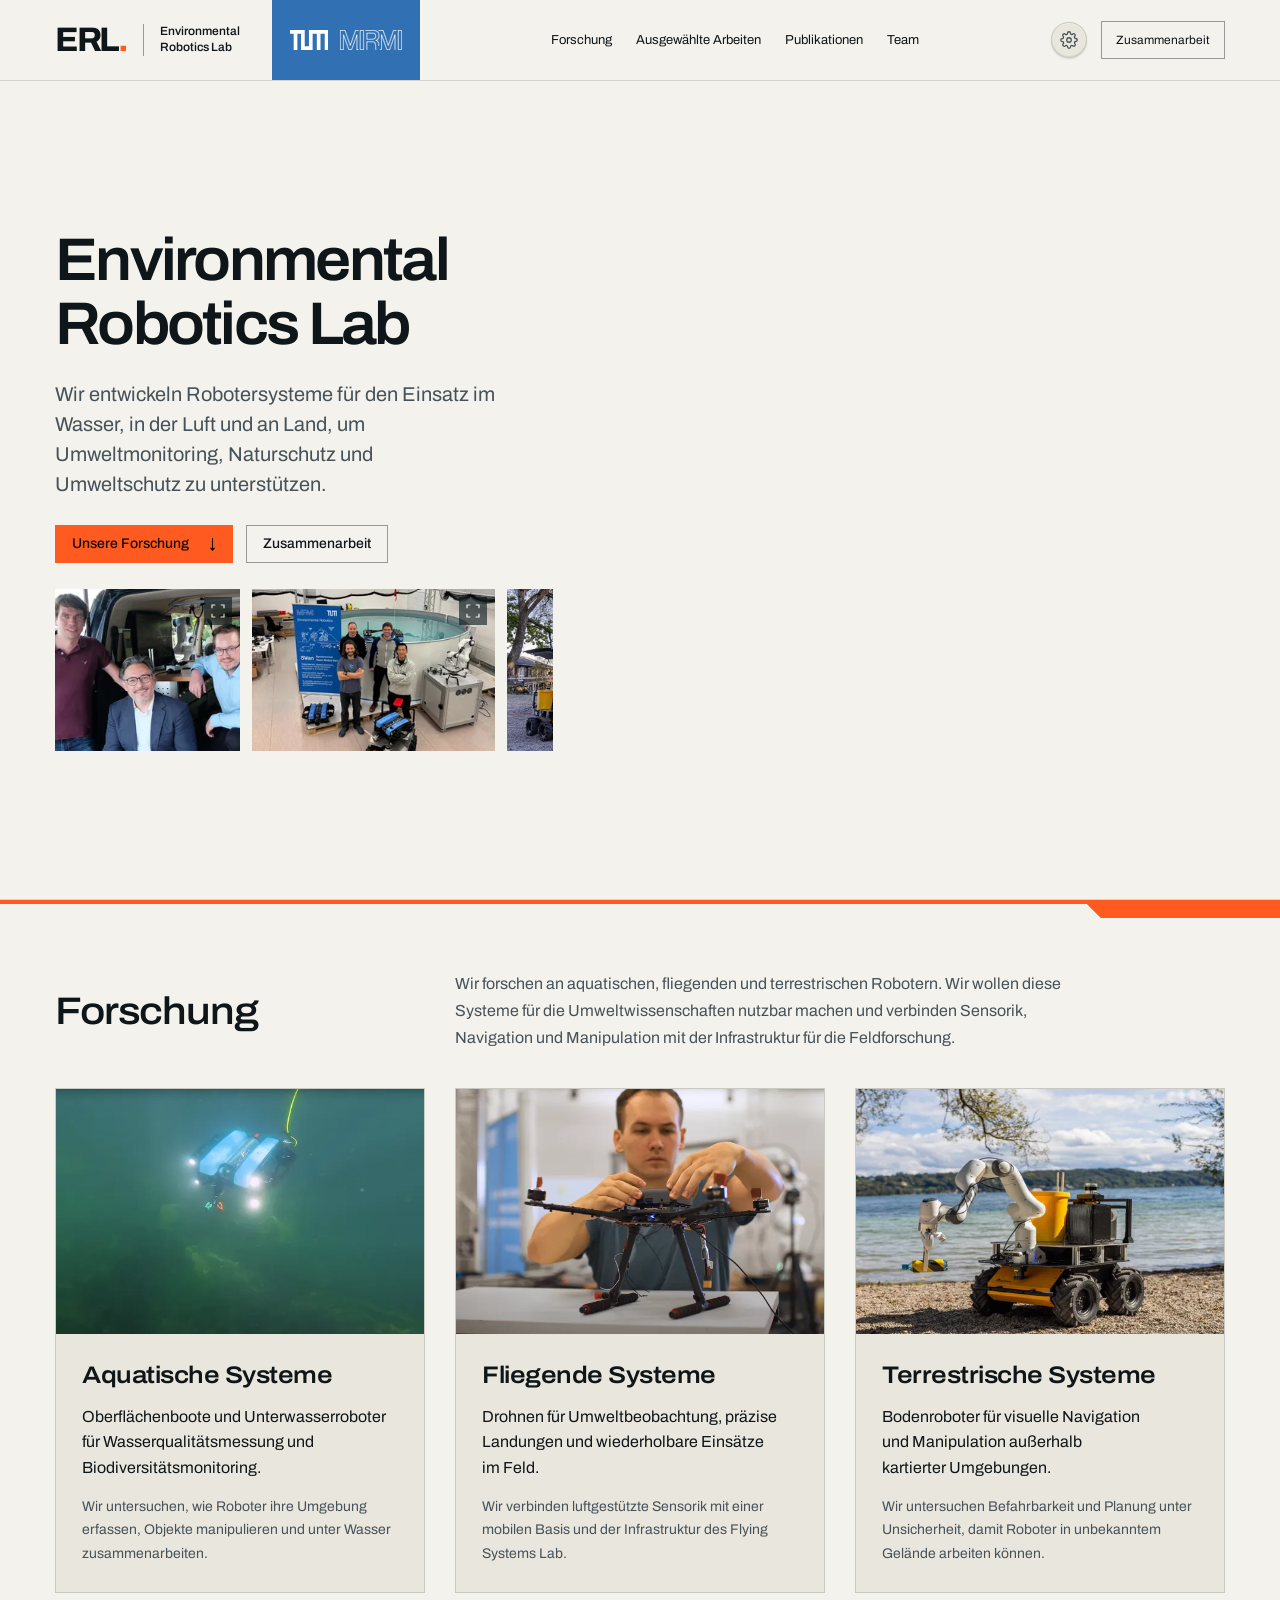
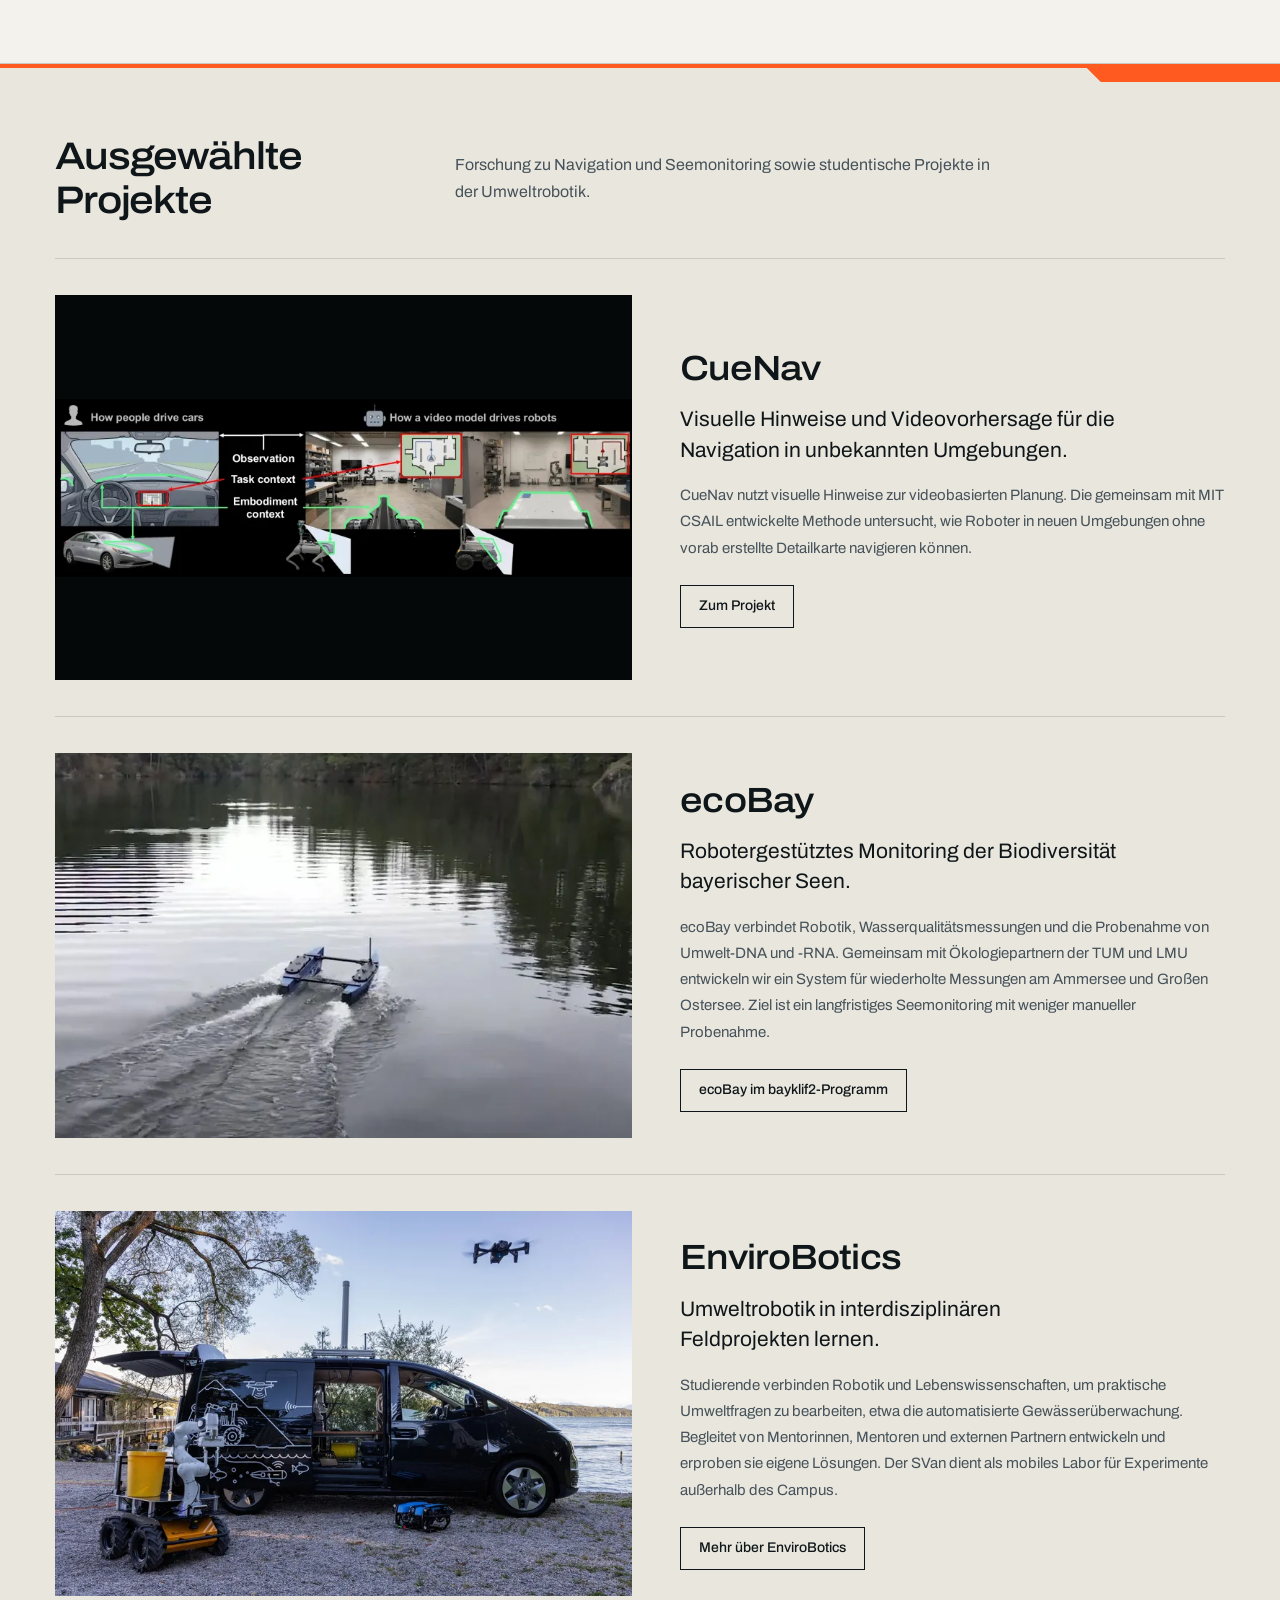
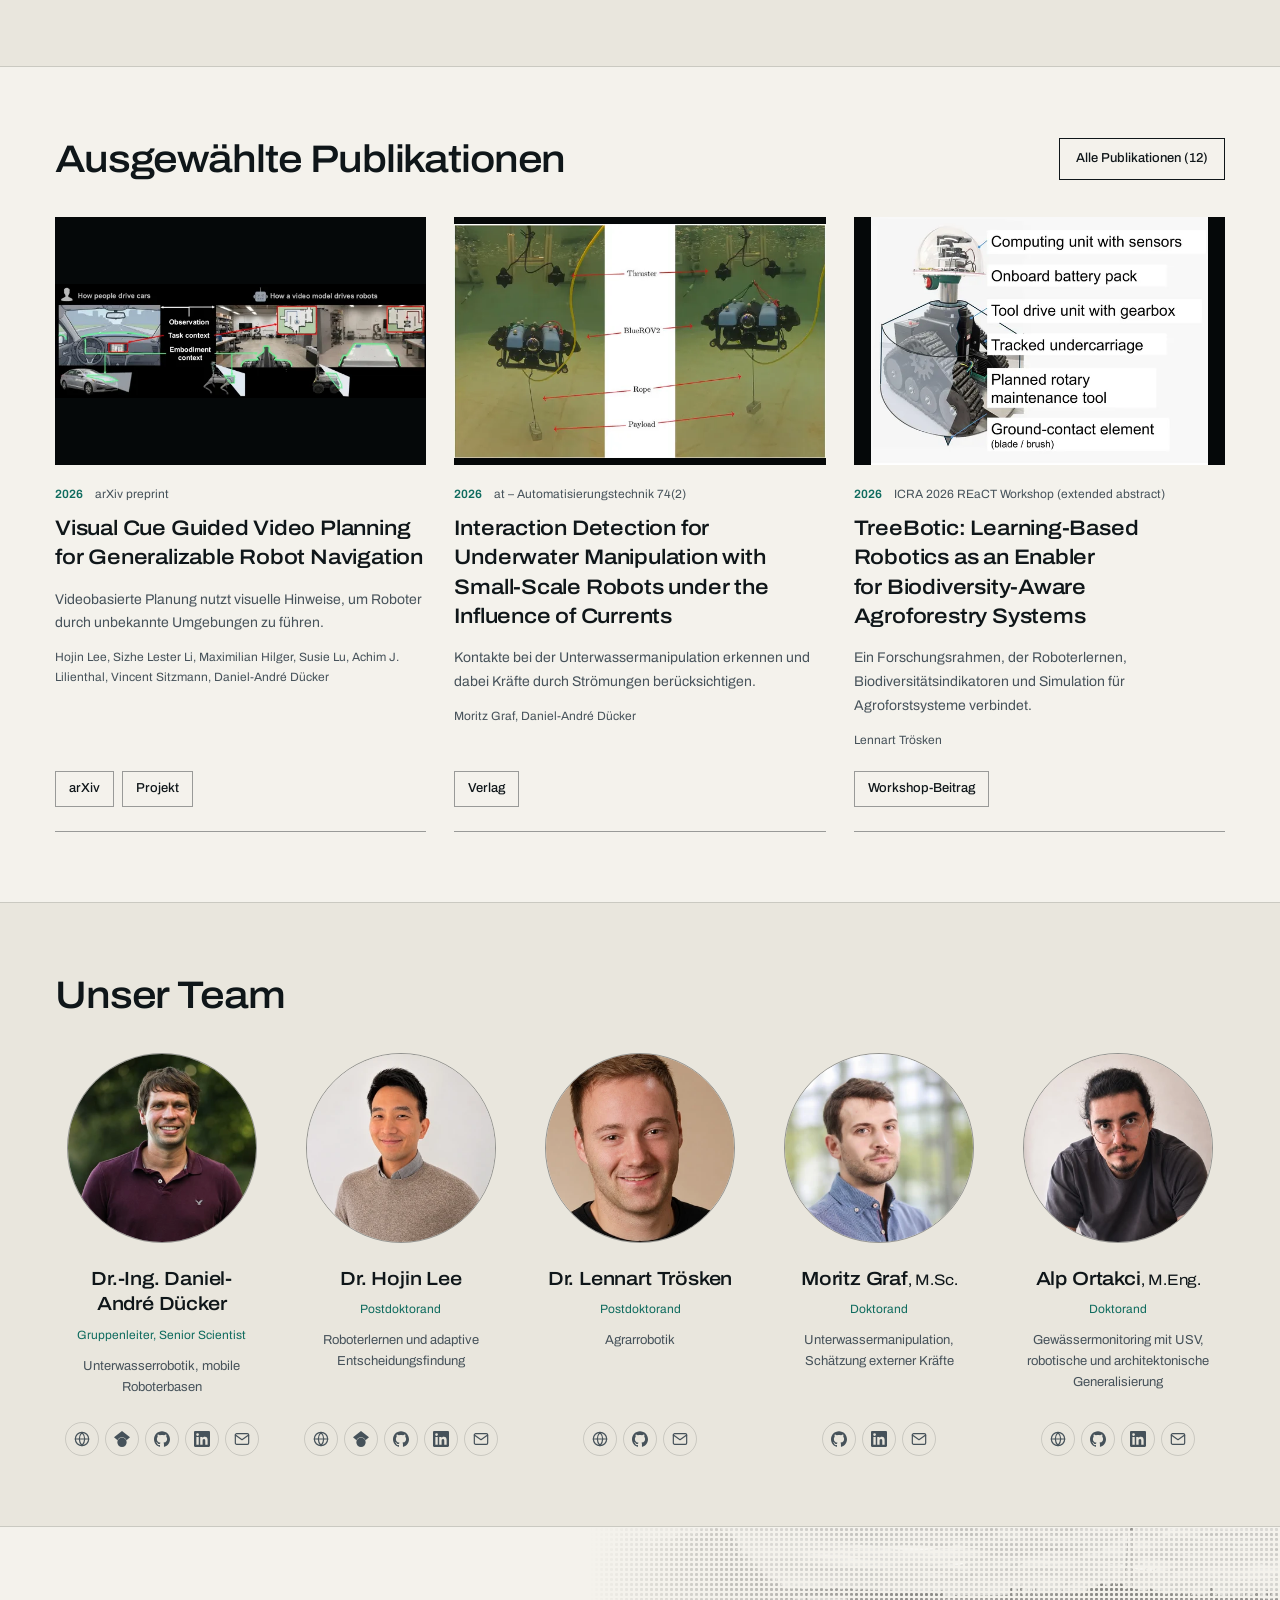
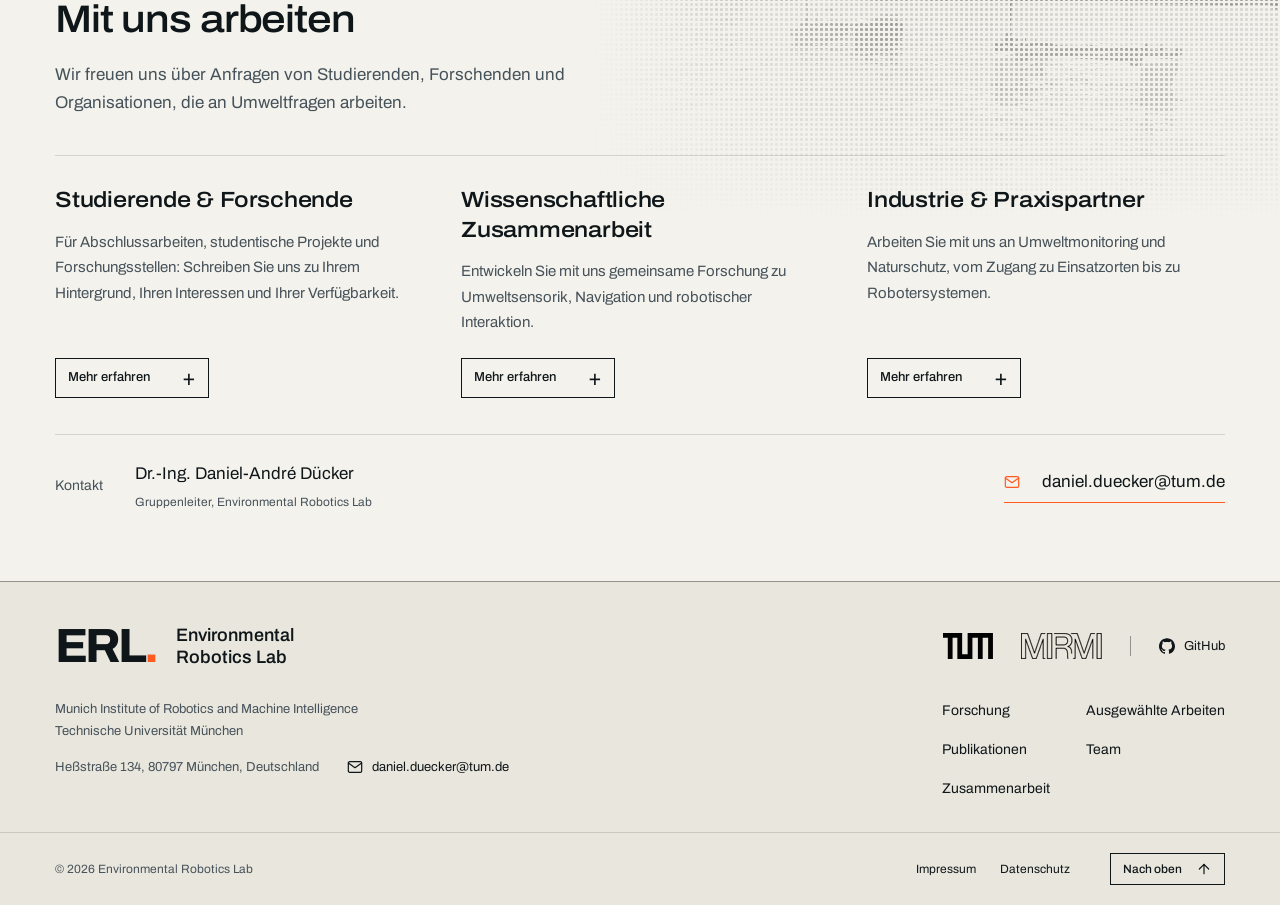
==== de/index.html @ d3797837 "Publish ERL placeholder website" ====
<!DOCTYPE html><html lang="de"><head><meta charset="utf-8"><meta name="viewport" content="width=device-width, initial-scale=1"><meta name="color-scheme" content="light dark"><title>Environmental Robotics Lab at TUM</title><meta name="description" content="Wir entwickeln Robotersysteme für den Einsatz im Wasser, in der Luft und an Land, um Umweltmonitoring, Naturschutz und Umweltschutz zu unterstützen."><meta property="og:title" content="Environmental Robotics Lab at TUM"><meta property="og:description" content="Wir entwickeln Robotersysteme für den Einsatz im Wasser, in der Luft und an Land, um Umweltmonitoring, Naturschutz und Umweltschutz zu unterstützen."><meta property="og:type" content="website"><meta property="og:url" content="https://environmentalroboticslab.org/de/"><meta property="og:locale" content="de_DE"><link rel="canonical" href="https://environmentalroboticslab.org/de/"><link rel="alternate" hreflang="en" href="https://environmentalroboticslab.org/"><link rel="alternate" hreflang="de" href="https://environmentalroboticslab.org/de/"><link rel="alternate" hreflang="x-default" href="https://environmentalroboticslab.org/"><link rel="icon" href="/favicon.svg" type="image/svg+xml"><script>
      (() => {
        let theme = matchMedia('(prefers-color-scheme: dark)').matches ? 'dark' : 'light';
        let motion = 'auto';
        try {
          const override = new URLSearchParams(location.search).get('theme') || localStorage.getItem('theme');
          if (override === 'light' || override === 'dark') theme = override;
          motion = localStorage.getItem('motion') || 'auto';
        } catch {}
        document.documentElement.dataset.theme = theme;
        document.documentElement.dataset.motionChoice = motion;
        document.documentElement.dataset.motion = motion === 'auto' ? (matchMedia('(prefers-reduced-motion: reduce)').matches ? 'reduce' : 'full') : motion;
      })();
    </script><link rel="stylesheet" href="/_astro/Layout.BZlH2zRc.css"><link rel="stylesheet" href="/_astro/index.ygDjmj-7.css"></head><body class="placeholder-site" id="page-top"><a class="skip" href="#main">Zum Inhalt springen</a><header class="site-header"><div class="shell header-row"><a class="brand" href="/de/" aria-label="Environmental Robotics Lab an der TUM"><span class="brand-mark">ERL<span aria-hidden="true">.</span></span><span class="brand-name">Environmental<br>Robotics Lab</span></a><div class="institution-marks"><a href="https://www.tum.de/en/" aria-label="Technical University of Munich"><svg xmlns:dc="http://purl.org/dc/elements/1.1/" xmlns:cc="http://creativecommons.org/ns#" xmlns:rdf="http://www.w3.org/1999/02/22-rdf-syntax-ns#" xmlns:svg="http://www.w3.org/2000/svg" xmlns:sodipodi="http://sodipodi.sourceforge.net/DTD/sodipodi-0.dtd" xmlns:inkscape="http://www.inkscape.org/namespaces/inkscape" id="Ebene_1" x="0px" y="0px" width="408.16" height="212.46684" viewBox="-16.014 -31 408.16 212.46684" enable-background="new -16.014 -31 149 114" xml:space="preserve" sodipodi:docname="TUM_Web_Logo_blau.svg" inkscape:version="1.0.1 (3bc2e813f5, 2020-09-07)" class="institution-mark"><metadata id="metadata13"><rdf:RDF><cc:Work rdf:about=""><dc:format>image/svg+xml</dc:format><dc:type rdf:resource="http://purl.org/dc/dcmitype/StillImage" /><dc:title>TUM_Web_Logo_blau</dc:title></cc:Work></rdf:RDF></metadata><defs id="defs11" /><sodipodi:namedview pagecolor="#ffffff" bordercolor="#666666" borderopacity="1" objecttolerance="10" gridtolerance="10" guidetolerance="10" inkscape:pageopacity="0" inkscape:pageshadow="2" inkscape:window-width="1920" inkscape:window-height="986" id="namedview9" showgrid="false" fit-margin-top="0" fit-margin-left="0" fit-margin-right="0" fit-margin-bottom="0" inkscape:zoom="1.754386" inkscape:cx="124.61021" inkscape:cy="115.2546" inkscape:window-x="-11" inkscape:window-y="-11" inkscape:window-maximized="1" inkscape:current-layer="Ebene_1" />
<title id="title2">TUM_Web_Logo_blau</title>
<desc id="desc4">TUM</desc>
<path fill="#3070b3" d="m 140.54052,-31 v 173.32822 h 44.72985 V -31 H 392.146 V 181.46685 H 353.00738 V 8.138629 H 308.2775 V 181.46685 H 269.13887 V 8.138629 H 224.40902 V 181.46685 H 101.4019 V 8.138629 H 62.26327 V 181.46685 H 23.12462 V 8.138629 H -16.014 V -31 Z" id="path6" style="stroke-width:5.59123" />
</svg></a><a href="https://www.mirmi.tum.de/en/mirmi/" aria-label="Munich Institute of Robotics and Machine Intelligence"><img src="/_astro/mirmi.BAgoNZDB_Z1UIhLS.webp" srcset="/_astro/mirmi.BAgoNZDB_Z1UIhLS.webp 1x, /_astro/mirmi.BAgoNZDB_12aJum.webp 2x, /_astro/mirmi.BAgoNZDB_1ezzxe.webp 3x" alt="MIRMI" loading="lazy" decoding="async" width="62" height="20" class="institution-mark"></a></div><nav class="desktop-nav" aria-label="Hauptnavigation"><a href="/de/#research">Forschung</a><a href="/de/#work">Ausgewählte Arbeiten</a><a href="/de/publications/">Publikationen</a><a href="/de/#people">Team</a></nav><div class="header-tools"><details class="opt" data-options data-astro-cid-2rwairet><summary aria-label="Sprache, Farbschema und Bewegung" title="Sprache, Farbschema und Bewegung" data-astro-cid-2rwairet><svg class="opt__icon" width="18" height="18" viewBox="0 0 24 24" aria-hidden="true" fill="none" stroke="currentColor" stroke-width="1.7" stroke-linecap="round" stroke-linejoin="round" data-astro-cid-2rwairet><circle cx="12" cy="12" r="3" data-astro-cid-2rwairet></circle><path d="M19.4 15a1.65 1.65 0 0 0 .33 1.82l.06.06a2 2 0 1 1-2.83 2.83l-.06-.06a1.65 1.65 0 0 0-1.82-.33 1.65 1.65 0 0 0-1 1.51V21a2 2 0 1 1-4 0v-.09a1.65 1.65 0 0 0-1.08-1.51 1.65 1.65 0 0 0-1.82.33l-.06.06a2 2 0 1 1-2.83-2.83l.06-.06a1.65 1.65 0 0 0 .33-1.82 1.65 1.65 0 0 0-1.51-1H3a2 2 0 1 1 0-4h.09A1.65 1.65 0 0 0 4.6 9a1.65 1.65 0 0 0-.33-1.82l-.06-.06a2 2 0 1 1 2.83-2.83l.06.06a1.65 1.65 0 0 0 1.82.33H9a1.65 1.65 0 0 0 1-1.51V3a2 2 0 1 1 4 0v.09a1.65 1.65 0 0 0 1 1.51 1.65 1.65 0 0 0 1.82-.33l.06-.06a2 2 0 1 1 2.83 2.83l-.06.06a1.65 1.65 0 0 0-.33 1.82V9a1.65 1.65 0 0 0 1.51 1H21a2 2 0 1 1 0 4h-.09a1.65 1.65 0 0 0-1.51 1z" data-astro-cid-2rwairet></path></svg></summary><div class="opt__panel" data-astro-cid-2rwairet><p class="label" data-astro-cid-2rwairet>Sprache</p><div class="opt__row" role="group" aria-label="Sprache" data-astro-cid-2rwairet><a class="opt__choice opt__language" href="/" data-language-path="/" hreflang="en" lang="en" data-astro-cid-2rwairet><span data-astro-cid-2rwairet>English</span></a><a class="opt__choice opt__language" href="/de/" data-language-path="/de/" hreflang="de" lang="de" aria-current="true" data-astro-cid-2rwairet><span data-astro-cid-2rwairet>Deutsch</span><svg width="12" height="12" viewBox="0 0 16 16" fill="none" stroke="currentColor" stroke-width="1.8" aria-hidden="true" data-astro-cid-2rwairet><path d="m3 8 3 3 7-7" data-astro-cid-2rwairet></path></svg></a></div><p class="label" data-astro-cid-2rwairet>Farbschema</p><div class="opt__row" role="group" data-astro-cid-2rwairet><button type="button" class="opt__choice" data-theme-set="light" data-astro-cid-2rwairet>Hell</button><button type="button" class="opt__choice" data-theme-set="dark" data-astro-cid-2rwairet>Dunkel</button></div><p class="label" data-astro-cid-2rwairet>Bewegung</p><div class="opt__row opt__row--3" role="group" data-astro-cid-2rwairet><button type="button" class="opt__choice" data-motion-set="auto" data-astro-cid-2rwairet>Auto</button><button type="button" class="opt__choice" data-motion-set="full" data-astro-cid-2rwairet>An</button><button type="button" class="opt__choice" data-motion-set="reduce" data-astro-cid-2rwairet>Aus</button></div></div></details><script type="module">var e=()=>{document.querySelectorAll(`[data-language-path]`).forEach(e=>{e.href=`${e.dataset.languagePath}${location.search}${location.hash}`})};e(),window.addEventListener(`hashchange`,e),window.addEventListener(`popstate`,e);var t=document.documentElement,n=document.querySelectorAll(`[data-theme-set]`),r=()=>n.forEach(e=>e.setAttribute(`aria-current`,String(e.dataset.themeSet===t.dataset.theme)));n.forEach(e=>e.addEventListener(`click`,()=>{let n=e.dataset.themeSet===`dark`?`dark`:`light`;t.dataset.theme=n;try{localStorage.setItem(`theme`,n)}catch{}window.dispatchEvent(new CustomEvent(`themechange`,{detail:n})),r()})),r();var i=document.querySelectorAll(`[data-motion-set]`),a=()=>{try{return localStorage.getItem(`motion`)??`auto`}catch{return`auto`}},o=()=>{let e=a();i.forEach(t=>t.setAttribute(`aria-current`,String(t.dataset.motionSet===e)))};i.forEach(e=>e.addEventListener(`click`,()=>{let n=e.dataset.motionSet??`auto`;try{n===`auto`?localStorage.removeItem(`motion`):localStorage.setItem(`motion`,n)}catch{}let r=matchMedia(`(prefers-reduced-motion: reduce)`).matches?`reduce`:`full`;t.dataset.motionChoice=n,t.dataset.motion=n===`auto`?r:n,window.dispatchEvent(new CustomEvent(`motionchange`,{detail:t.dataset.motion})),o()})),o(),document.querySelectorAll(`[data-options]`).forEach(e=>{document.addEventListener(`click`,t=>{e.open&&!e.contains(t.target)&&(e.open=!1)}),e.addEventListener(`keydown`,t=>{t.key===`Escape`&&(e.open=!1,e.querySelector(`summary`)?.focus())})});</script><a class="header-contact" href="/de/#contact">Zusammenarbeit</a><details class="mobile-menu"><summary>Menü<span aria-hidden="true">+</span></summary><nav aria-label="Mobile Navigation"><a href="/de/#research">Forschung</a><a href="/de/#work">Ausgewählte Arbeiten</a><a href="/de/publications/">Publikationen</a><a href="/de/#people">Team</a><a href="/de/#contact">Zusammenarbeit</a></nav></details></div></div></header><main id="main"><section class="intro" aria-labelledby="lab-title"><div class="shell intro-grid"><div class="intro-copy" data-hero-card><h1 id="lab-title">Environmental<br>Robotics Lab</h1><p class="intro-mission">Wir entwickeln Robotersysteme für den Einsatz im Wasser, in der Luft und an Land, um Umweltmonitoring, Naturschutz und Umweltschutz zu unterstützen.</p><div class="intro-actions"><a class="btn btn--signal" href="#research">Unsere Forschung<span aria-hidden="true">↓</span></a><a class="btn intro-contact" href="#contact">Zusammenarbeit</a></div><div class="intro-photos"><div class="photo-reel" data-reel data-astro-cid-y2kjb6ib><div class="photo-reel__viewport" tabindex="0" role="region" aria-label="Bilder aus dem Labor und dem Feldeinsatz" data-reel-viewport data-astro-cid-y2kjb6ib><div class="photo-reel__track" data-astro-cid-y2kjb6ib><div class="photo-reel__set" data-astro-cid-y2kjb6ib><figure class="photo-reel__frame" data-frame="svan-starnberg" data-astro-cid-y2kjb6ib><button class="photo-reel__open" type="button" data-photo-index="0" data-photo-full="/_astro/svan-starnberg.BFFXSBiD_Z103Bqs.webp" data-photo-caption="Vorstellung des SVan am Starnberger See" data-photo-credit="MIRMI" aria-label="Foto vergrößern: Vorstellung des SVan am Starnberger See" data-astro-cid-y2kjb6ib><picture data-astro-cid-y2kjb6ib="true"><source srcset="/_astro/svan-starnberg.BFFXSBiD_hq3xD.webp 320w, /_astro/svan-starnberg.BFFXSBiD_Z1CQUdt.webp 560w, /_astro/svan-starnberg.BFFXSBiD_Z22VrOw.webp 800w" type="image/webp" sizes="(min-width: 681px) 250px, 45vw"><img src="/_astro/svan-starnberg.BFFXSBiD_1lDxX.jpg" srcset="/_astro/svan-starnberg.BFFXSBiD_Z26AF2K.jpg 320w, /_astro/svan-starnberg.BFFXSBiD_13iu04.jpg 560w, /_astro/svan-starnberg.BFFXSBiD_DdWo1.jpg 800w" alt="Vorstellung des SVan am Starnberger See" sizes="(min-width: 681px) 250px, 45vw" loading="eager" data-astro-cid-y2kjb6ib="true" decoding="async" width="840" height="560"></picture><span class="photo-reel__expand" aria-hidden="true" data-astro-cid-y2kjb6ib><svg viewBox="0 0 24 24" width="16" height="16" fill="none" stroke="currentColor" stroke-width="1.8" data-astro-cid-y2kjb6ib><path d="M8 3H3v5m13-5h5v5M3 16v5h5m13-5v5h-5" data-astro-cid-y2kjb6ib></path></svg></span></button><figcaption data-astro-cid-y2kjb6ib>Vorstellung des SVan am Starnberger See<span data-astro-cid-y2kjb6ib>&copy; MIRMI</span></figcaption></figure><figure class="photo-reel__frame photo-reel__frame--group" data-frame="erl-group-2025" data-astro-cid-y2kjb6ib><button class="photo-reel__open" type="button" data-photo-index="1" data-photo-full="/_astro/team-lab.Znet0iZP_Z2oK2S5.webp" data-photo-caption="Im Environmental Robotics Lab, 2025" data-photo-credit aria-label="Foto vergrößern: Im Environmental Robotics Lab, 2025" data-astro-cid-y2kjb6ib><picture data-astro-cid-y2kjb6ib="true"><source srcset="/_astro/team-lab.Znet0iZP_Z8wGIw.webp 320w, /_astro/team-lab.Znet0iZP_Z1al8nY.webp 560w, /_astro/team-lab.Znet0iZP_1NRJ8I.webp 800w" type="image/webp" sizes="(min-width: 681px) 250px, 45vw"><img src="/_astro/team-lab.Znet0iZP_1242o0.jpg" srcset="/_astro/team-lab.Znet0iZP_26DYDF.jpg 320w, /_astro/team-lab.Znet0iZP_14PxYd.jpg 560w, /_astro/team-lab.Znet0iZP_l2fsJ.jpg 800w" alt="Im Environmental Robotics Lab, 2025" sizes="(min-width: 681px) 250px, 45vw" loading="eager" data-astro-cid-y2kjb6ib="true" decoding="async" width="1600" height="2133"></picture><span class="photo-reel__expand" aria-hidden="true" data-astro-cid-y2kjb6ib><svg viewBox="0 0 24 24" width="16" height="16" fill="none" stroke="currentColor" stroke-width="1.8" data-astro-cid-y2kjb6ib><path d="M8 3H3v5m13-5h5v5M3 16v5h5m13-5v5h-5" data-astro-cid-y2kjb6ib></path></svg></span></button><figcaption data-astro-cid-y2kjb6ib>Im Environmental Robotics Lab, 2025</figcaption></figure><figure class="photo-reel__frame" data-frame="svan-team" data-astro-cid-y2kjb6ib><button class="photo-reel__open" type="button" data-photo-index="2" data-photo-full="/_astro/svan-team.ByA7DaCm_ZsvGXE.webp" data-photo-caption="Der SVan mit Luft-, Boden- und Unterwasserrobotern" data-photo-credit aria-label="Foto vergrößern: Der SVan mit Luft-, Boden- und Unterwasserrobotern" data-astro-cid-y2kjb6ib><picture data-astro-cid-y2kjb6ib="true"><source srcset="/_astro/svan-team.ByA7DaCm_Z1xKvhz.webp 320w, /_astro/svan-team.ByA7DaCm_Z19W3gS.webp 560w, /_astro/svan-team.ByA7DaCm_Z24p6s9.webp 800w" type="image/webp" sizes="(min-width: 681px) 250px, 45vw"><img src="/_astro/svan-team.ByA7DaCm_Zgq2wm.jpg" srcset="/_astro/svan-team.ByA7DaCm_23A8Qn.jpg 320w, /_astro/svan-team.ByA7DaCm_2roAR4.jpg 560w, /_astro/svan-team.ByA7DaCm_1wVxFN.jpg 800w" alt="Der SVan mit Luft-, Boden- und Unterwasserrobotern" sizes="(min-width: 681px) 250px, 45vw" loading="eager" data-astro-cid-y2kjb6ib="true" decoding="async" width="2000" height="1334"></picture><span class="photo-reel__expand" aria-hidden="true" data-astro-cid-y2kjb6ib><svg viewBox="0 0 24 24" width="16" height="16" fill="none" stroke="currentColor" stroke-width="1.8" data-astro-cid-y2kjb6ib><path d="M8 3H3v5m13-5h5v5M3 16v5h5m13-5v5h-5" data-astro-cid-y2kjb6ib></path></svg></span></button><figcaption data-astro-cid-y2kjb6ib>Der SVan mit Luft-, Boden- und Unterwasserrobotern</figcaption></figure><figure class="photo-reel__frame" data-frame="mirmi-underwater-lab" data-astro-cid-y2kjb6ib><button class="photo-reel__open" type="button" data-photo-index="3" data-photo-full="/_astro/underwater-lab.B7HQhKQm_1DU628.webp" data-photo-caption="Das Underwater Systems Lab" data-photo-credit="MIRMI" aria-label="Foto vergrößern: Das Underwater Systems Lab" data-astro-cid-y2kjb6ib><picture data-astro-cid-y2kjb6ib="true"><source srcset="/_astro/underwater-lab.B7HQhKQm_xcN0e.webp 320w, /_astro/underwater-lab.B7HQhKQm_Z1a0AeV.webp 560w, /_astro/underwater-lab.B7HQhKQm_Z29NfJR.webp 800w" type="image/webp" sizes="(min-width: 681px) 250px, 45vw"><img src="/_astro/underwater-lab.B7HQhKQm_y4lwN.jpg" srcset="/_astro/underwater-lab.B7HQhKQm_Z1t4qkv.jpg 320w, /_astro/underwater-lab.B7HQhKQm_1STjeg.jpg 560w, /_astro/underwater-lab.B7HQhKQm_T6DIk.jpg 800w" alt="Das Underwater Systems Lab" sizes="(min-width: 681px) 250px, 45vw" loading="eager" data-astro-cid-y2kjb6ib="true" decoding="async" width="2000" height="1500"></picture><span class="photo-reel__expand" aria-hidden="true" data-astro-cid-y2kjb6ib><svg viewBox="0 0 24 24" width="16" height="16" fill="none" stroke="currentColor" stroke-width="1.8" data-astro-cid-y2kjb6ib><path d="M8 3H3v5m13-5h5v5M3 16v5h5m13-5v5h-5" data-astro-cid-y2kjb6ib></path></svg></span></button><figcaption data-astro-cid-y2kjb6ib>Das Underwater Systems Lab<span data-astro-cid-y2kjb6ib>&copy; MIRMI</span></figcaption></figure><figure class="photo-reel__frame" data-frame="drone-field" data-astro-cid-y2kjb6ib><button class="photo-reel__open" type="button" data-photo-index="4" data-photo-full="/_astro/drone-field.CZsC-nvO_1E63QA.webp" data-photo-caption="Drohnenflug im Feldeinsatz" data-photo-credit aria-label="Foto vergrößern: Drohnenflug im Feldeinsatz" data-astro-cid-y2kjb6ib><picture data-astro-cid-y2kjb6ib="true"><source srcset="/_astro/drone-field.CZsC-nvO_Z28nDnq.webp 320w, /_astro/drone-field.CZsC-nvO_1jPjT.webp 560w, /_astro/drone-field.CZsC-nvO_2mzF1f.webp 800w" type="image/webp" sizes="(min-width: 681px) 250px, 45vw"><img src="/_astro/drone-field.CZsC-nvO_Z14fdel.jpg" srcset="/_astro/drone-field.CZsC-nvO_1e2el2.jpg 320w, /_astro/drone-field.CZsC-nvO_Z1GrpKz.jpg 560w, /_astro/drone-field.CZsC-nvO_DNoUL.jpg 800w" alt="Drohnenflug im Feldeinsatz" sizes="(min-width: 681px) 250px, 45vw" loading="lazy" data-astro-cid-y2kjb6ib="true" decoding="async" width="2000" height="1334"></picture><span class="photo-reel__expand" aria-hidden="true" data-astro-cid-y2kjb6ib><svg viewBox="0 0 24 24" width="16" height="16" fill="none" stroke="currentColor" stroke-width="1.8" data-astro-cid-y2kjb6ib><path d="M8 3H3v5m13-5h5v5M3 16v5h5m13-5v5h-5" data-astro-cid-y2kjb6ib></path></svg></span></button><figcaption data-astro-cid-y2kjb6ib>Drohnenflug im Feldeinsatz</figcaption></figure><figure class="photo-reel__frame" data-frame="svan-field" data-astro-cid-y2kjb6ib><button class="photo-reel__open" type="button" data-photo-index="5" data-photo-full="/_astro/svan-field.Ca-mg3RB_1EUya.webp" data-photo-caption="Der SVan und sein Roboterteam" data-photo-credit="Hyundai" aria-label="Foto vergrößern: Der SVan und sein Roboterteam" data-astro-cid-y2kjb6ib><picture data-astro-cid-y2kjb6ib="true"><source srcset="/_astro/svan-field.Ca-mg3RB_vTtYX.webp 320w, /_astro/svan-field.Ca-mg3RB_ZxjdTV.webp 560w, /_astro/svan-field.Ca-mg3RB_2qYn7s.webp 800w" type="image/webp" sizes="(min-width: 681px) 250px, 45vw"><img src="/_astro/svan-field.Ca-mg3RB_2qgBHJ.jpg" srcset="/_astro/svan-field.Ca-mg3RB_Z2j5WqL.jpg 320w, /_astro/svan-field.Ca-mg3RB_1GRssg.jpg 560w, /_astro/svan-field.Ca-mg3RB_Zo14jh.jpg 800w" alt="Der SVan und sein Roboterteam" sizes="(min-width: 681px) 250px, 45vw" loading="lazy" data-astro-cid-y2kjb6ib="true" decoding="async" width="840" height="560"></picture><span class="photo-reel__expand" aria-hidden="true" data-astro-cid-y2kjb6ib><svg viewBox="0 0 24 24" width="16" height="16" fill="none" stroke="currentColor" stroke-width="1.8" data-astro-cid-y2kjb6ib><path d="M8 3H3v5m13-5h5v5M3 16v5h5m13-5v5h-5" data-astro-cid-y2kjb6ib></path></svg></span></button><figcaption data-astro-cid-y2kjb6ib>Der SVan und sein Roboterteam<span data-astro-cid-y2kjb6ib>&copy; Hyundai</span></figcaption></figure><figure class="photo-reel__frame" data-frame="husky-shore" data-astro-cid-y2kjb6ib><button class="photo-reel__open" type="button" data-photo-index="6" data-photo-full="/_astro/husky-shore.7jEYjudq_gYQL2.webp" data-photo-caption="Husky-Bodenroboter mit Manipulator am Seeufer" data-photo-credit aria-label="Foto vergrößern: Husky-Bodenroboter mit Manipulator am Seeufer" data-astro-cid-y2kjb6ib><picture data-astro-cid-y2kjb6ib="true"><source srcset="/_astro/husky-shore.7jEYjudq_1umBVi.webp 320w, /_astro/husky-shore.7jEYjudq_1wFgXK.webp 560w, /_astro/husky-shore.7jEYjudq_2hoEKr.webp 800w" type="image/webp" sizes="(min-width: 681px) 250px, 45vw"><img src="/_astro/husky-shore.7jEYjudq_Z1xHV9g.jpg" srcset="/_astro/husky-shore.7jEYjudq_ZdoD9b.jpg 320w, /_astro/husky-shore.7jEYjudq_Zb5Y6I.jpg 560w, /_astro/husky-shore.7jEYjudq_yCoEX.jpg 800w" alt="Husky-Bodenroboter mit Manipulator am Seeufer" sizes="(min-width: 681px) 250px, 45vw" loading="lazy" data-astro-cid-y2kjb6ib="true" decoding="async" width="2000" height="1500"></picture><span class="photo-reel__expand" aria-hidden="true" data-astro-cid-y2kjb6ib><svg viewBox="0 0 24 24" width="16" height="16" fill="none" stroke="currentColor" stroke-width="1.8" data-astro-cid-y2kjb6ib><path d="M8 3H3v5m13-5h5v5M3 16v5h5m13-5v5h-5" data-astro-cid-y2kjb6ib></path></svg></span></button><figcaption data-astro-cid-y2kjb6ib>Husky-Bodenroboter mit Manipulator am Seeufer</figcaption></figure><figure class="photo-reel__frame" data-frame="lab-rov" data-astro-cid-y2kjb6ib><button class="photo-reel__open" type="button" data-photo-index="7" data-photo-full="/_astro/lab-rov.DZ6GX-1U_1IDtr1.webp" data-photo-caption="Vorbereitung eines Unterwasserroboters" data-photo-credit="Hyundai" aria-label="Foto vergrößern: Vorbereitung eines Unterwasserroboters" data-astro-cid-y2kjb6ib><picture data-astro-cid-y2kjb6ib="true"><source srcset="/_astro/lab-rov.DZ6GX-1U_ZgQ4A2.webp 320w, /_astro/lab-rov.DZ6GX-1U_1tI9KU.webp 560w, /_astro/lab-rov.DZ6GX-1U_Z9pzPg.webp 800w" type="image/webp" sizes="(min-width: 681px) 250px, 45vw"><img src="/_astro/lab-rov.DZ6GX-1U_ZXTVGS.jpg" srcset="/_astro/lab-rov.DZ6GX-1U_1MbQan.jpg 320w, /_astro/lab-rov.DZ6GX-1U_Z1wq3hB.jpg 560w, /_astro/lab-rov.DZ6GX-1U_1TCkU9.jpg 800w" alt="Vorbereitung eines Unterwasserroboters" sizes="(min-width: 681px) 250px, 45vw" loading="lazy" data-astro-cid-y2kjb6ib="true" decoding="async" width="840" height="560"></picture><span class="photo-reel__expand" aria-hidden="true" data-astro-cid-y2kjb6ib><svg viewBox="0 0 24 24" width="16" height="16" fill="none" stroke="currentColor" stroke-width="1.8" data-astro-cid-y2kjb6ib><path d="M8 3H3v5m13-5h5v5M3 16v5h5m13-5v5h-5" data-astro-cid-y2kjb6ib></path></svg></span></button><figcaption data-astro-cid-y2kjb6ib>Vorbereitung eines Unterwasserroboters<span data-astro-cid-y2kjb6ib>&copy; Hyundai</span></figcaption></figure><figure class="photo-reel__frame" data-frame="field-equipment" data-astro-cid-y2kjb6ib><button class="photo-reel__open" type="button" data-photo-index="8" data-photo-full="/_astro/field-equipment.shcoHc1h_276IKD.webp" data-photo-caption="Vorbereitung der Roboter und Ausrüstung für den Feldeinsatz" data-photo-credit aria-label="Foto vergrößern: Vorbereitung der Roboter und Ausrüstung für den Feldeinsatz" data-astro-cid-y2kjb6ib><picture data-astro-cid-y2kjb6ib="true"><source srcset="/_astro/field-equipment.shcoHc1h_Z1wb3oL.webp 320w, /_astro/field-equipment.shcoHc1h_qImbV.webp 560w, /_astro/field-equipment.shcoHc1h_Z1X8Ch4.webp 800w" type="image/webp" sizes="(min-width: 681px) 250px, 45vw"><img src="/_astro/field-equipment.shcoHc1h_Z1kYvIU.jpg" srcset="/_astro/field-equipment.shcoHc1h_1UDwGv.jpg 320w, /_astro/field-equipment.shcoHc1h_Z1bDbvI.jpg 560w, /_astro/field-equipment.shcoHc1h_1tFWOd.jpg 800w" alt="Vorbereitung der Roboter und Ausrüstung für den Feldeinsatz" sizes="(min-width: 681px) 250px, 45vw" loading="lazy" data-astro-cid-y2kjb6ib="true" decoding="async" width="2000" height="1500"></picture><span class="photo-reel__expand" aria-hidden="true" data-astro-cid-y2kjb6ib><svg viewBox="0 0 24 24" width="16" height="16" fill="none" stroke="currentColor" stroke-width="1.8" data-astro-cid-y2kjb6ib><path d="M8 3H3v5m13-5h5v5M3 16v5h5m13-5v5h-5" data-astro-cid-y2kjb6ib></path></svg></span></button><figcaption data-astro-cid-y2kjb6ib>Vorbereitung der Roboter und Ausrüstung für den Feldeinsatz</figcaption></figure><figure class="photo-reel__frame" data-frame="mirmi-husky" data-astro-cid-y2kjb6ib><button class="photo-reel__open" type="button" data-photo-index="9" data-photo-full="/_astro/hero.CRDC8Xeg_IJ7wm.webp" data-photo-caption="Der Husky A200 am Ufer" data-photo-credit="MIRMI" aria-label="Foto vergrößern: Der Husky A200 am Ufer" data-astro-cid-y2kjb6ib><picture data-astro-cid-y2kjb6ib="true"><source srcset="/_astro/hero.CRDC8Xeg_ZSfmCL.webp 320w, /_astro/hero.CRDC8Xeg_Zv3wAC.webp 560w, /_astro/hero.CRDC8Xeg_1ghINu.webp 800w" type="image/webp" sizes="(min-width: 681px) 250px, 45vw"><img src="/_astro/hero.CRDC8Xeg_1KFMjd.jpg" srcset="/_astro/hero.CRDC8Xeg_ZYbIGO.jpg 320w, /_astro/hero.CRDC8Xeg_ZAYSEF.jpg 560w, /_astro/hero.CRDC8Xeg_1almJr.jpg 800w" alt="Der Husky A200 am Ufer" sizes="(min-width: 681px) 250px, 45vw" loading="lazy" data-astro-cid-y2kjb6ib="true" decoding="async" width="1920" height="1080"></picture><span class="photo-reel__expand" aria-hidden="true" data-astro-cid-y2kjb6ib><svg viewBox="0 0 24 24" width="16" height="16" fill="none" stroke="currentColor" stroke-width="1.8" data-astro-cid-y2kjb6ib><path d="M8 3H3v5m13-5h5v5M3 16v5h5m13-5v5h-5" data-astro-cid-y2kjb6ib></path></svg></span></button><figcaption data-astro-cid-y2kjb6ib>Der Husky A200 am Ufer<span data-astro-cid-y2kjb6ib>&copy; MIRMI</span></figcaption></figure><figure class="photo-reel__frame" data-frame="svan-husky" data-astro-cid-y2kjb6ib><button class="photo-reel__open" type="button" data-photo-index="10" data-photo-full="/_astro/svan-husky.B1PPVNvh_2ri6xu.webp" data-photo-caption="Der Bodenroboter verlässt den SVan" data-photo-credit="Hyundai" aria-label="Foto vergrößern: Der Bodenroboter verlässt den SVan" data-astro-cid-y2kjb6ib><picture data-astro-cid-y2kjb6ib="true"><source srcset="/_astro/svan-husky.B1PPVNvh_Z28EsOD.webp 320w, /_astro/svan-husky.B1PPVNvh_1RiW4o.webp 560w, /_astro/svan-husky.B1PPVNvh_ZdzzH9.webp 800w" type="image/webp" sizes="(min-width: 681px) 250px, 45vw"><img src="/_astro/svan-husky.B1PPVNvh_Zeil6R.jpg" srcset="/_astro/svan-husky.B1PPVNvh_6wdxy.jpg 320w, /_astro/svan-husky.B1PPVNvh_ZWGuml.jpg 560w, /_astro/svan-husky.B1PPVNvh_21B6F3.jpg 800w" alt="Der Bodenroboter verlässt den SVan" sizes="(min-width: 681px) 250px, 45vw" loading="lazy" data-astro-cid-y2kjb6ib="true" decoding="async" width="840" height="560"></picture><span class="photo-reel__expand" aria-hidden="true" data-astro-cid-y2kjb6ib><svg viewBox="0 0 24 24" width="16" height="16" fill="none" stroke="currentColor" stroke-width="1.8" data-astro-cid-y2kjb6ib><path d="M8 3H3v5m13-5h5v5M3 16v5h5m13-5v5h-5" data-astro-cid-y2kjb6ib></path></svg></span></button><figcaption data-astro-cid-y2kjb6ib>Der Bodenroboter verlässt den SVan<span data-astro-cid-y2kjb6ib>&copy; Hyundai</span></figcaption></figure><figure class="photo-reel__frame" data-frame="lab-gripper" data-astro-cid-y2kjb6ib><button class="photo-reel__open" type="button" data-photo-index="11" data-photo-full="/_astro/lab-gripper.DUZh8WIg_1MgPO5.webp" data-photo-caption="Einstellen eines Greifers" data-photo-credit="Hyundai" aria-label="Foto vergrößern: Einstellen eines Greifers" data-astro-cid-y2kjb6ib><picture data-astro-cid-y2kjb6ib="true"><source srcset="/_astro/lab-gripper.DUZh8WIg_Z1anCtf.webp 320w, /_astro/lab-gripper.DUZh8WIg_gyd8Q.webp 560w, /_astro/lab-gripper.DUZh8WIg_ZCSP2p.webp 800w" type="image/webp" sizes="(min-width: 681px) 250px, 45vw"><img src="/_astro/lab-gripper.DUZh8WIg_V6oQ.jpg" srcset="/_astro/lab-gripper.DUZh8WIg_2qX1EH.jpg 320w, /_astro/lab-gripper.DUZh8WIg_Z1chgw8.jpg 560w, /_astro/lab-gripper.DUZh8WIg_Z26JjHo.jpg 800w" alt="Einstellen eines Greifers" sizes="(min-width: 681px) 250px, 45vw" loading="lazy" data-astro-cid-y2kjb6ib="true" decoding="async" width="840" height="560"></picture><span class="photo-reel__expand" aria-hidden="true" data-astro-cid-y2kjb6ib><svg viewBox="0 0 24 24" width="16" height="16" fill="none" stroke="currentColor" stroke-width="1.8" data-astro-cid-y2kjb6ib><path d="M8 3H3v5m13-5h5v5M3 16v5h5m13-5v5h-5" data-astro-cid-y2kjb6ib></path></svg></span></button><figcaption data-astro-cid-y2kjb6ib>Einstellen eines Greifers<span data-astro-cid-y2kjb6ib>&copy; Hyundai</span></figcaption></figure><figure class="photo-reel__frame" data-frame="mirmi-flying-lab" data-astro-cid-y2kjb6ib><button class="photo-reel__open" type="button" data-photo-index="12" data-photo-full="/_astro/flying-lab.ND0EibVc_V21AY.webp" data-photo-caption="Das Flying Systems Lab" data-photo-credit="MIRMI" aria-label="Foto vergrößern: Das Flying Systems Lab" data-astro-cid-y2kjb6ib><picture data-astro-cid-y2kjb6ib="true"><source srcset="/_astro/flying-lab.ND0EibVc_1xpLM9.webp 320w, /_astro/flying-lab.ND0EibVc_PARto.webp 560w, /_astro/flying-lab.ND0EibVc_QcGTR.webp 800w" type="image/webp" sizes="(min-width: 681px) 250px, 45vw"><img src="/_astro/flying-lab.ND0EibVc_Z2b2zs2.jpg" srcset="/_astro/flying-lab.ND0EibVc_4zi7a.jpg 320w, /_astro/flying-lab.ND0EibVc_ZCeBbA.jpg 560w, /_astro/flying-lab.ND0EibVc_ZBCLK7.jpg 800w" alt="Das Flying Systems Lab" sizes="(min-width: 681px) 250px, 45vw" loading="lazy" data-astro-cid-y2kjb6ib="true" decoding="async" width="1210" height="908"></picture><span class="photo-reel__expand" aria-hidden="true" data-astro-cid-y2kjb6ib><svg viewBox="0 0 24 24" width="16" height="16" fill="none" stroke="currentColor" stroke-width="1.8" data-astro-cid-y2kjb6ib><path d="M8 3H3v5m13-5h5v5M3 16v5h5m13-5v5h-5" data-astro-cid-y2kjb6ib></path></svg></span></button><figcaption data-astro-cid-y2kjb6ib>Das Flying Systems Lab<span data-astro-cid-y2kjb6ib>&copy; MIRMI</span></figcaption></figure><figure class="photo-reel__frame" data-frame="svan-arm" data-astro-cid-y2kjb6ib><button class="photo-reel__open" type="button" data-photo-index="13" data-photo-full="/_astro/svan-arm.BhM7BFff_Z2qCOdS.webp" data-photo-caption="Der mobile Manipulator am SVan" data-photo-credit="Hyundai" aria-label="Foto vergrößern: Der mobile Manipulator am SVan" data-astro-cid-y2kjb6ib><picture data-astro-cid-y2kjb6ib="true"><source srcset="/_astro/svan-arm.BhM7BFff_Z1E2M5G.webp 320w, /_astro/svan-arm.BhM7BFff_19odaW.webp 560w, /_astro/svan-arm.BhM7BFff_ZTnMbV.webp 800w" type="image/webp" sizes="(min-width: 681px) 250px, 45vw"><img src="/_astro/svan-arm.BhM7BFff_Z7JDOW.jpg" srcset="/_astro/svan-arm.BhM7BFff_1n3jEN.jpg 320w, /_astro/svan-arm.BhM7BFff_ZSGNRu.jpg 560w, /_astro/svan-arm.BhM7BFff_27Hjyy.jpg 800w" alt="Der mobile Manipulator am SVan" sizes="(min-width: 681px) 250px, 45vw" loading="lazy" data-astro-cid-y2kjb6ib="true" decoding="async" width="840" height="560"></picture><span class="photo-reel__expand" aria-hidden="true" data-astro-cid-y2kjb6ib><svg viewBox="0 0 24 24" width="16" height="16" fill="none" stroke="currentColor" stroke-width="1.8" data-astro-cid-y2kjb6ib><path d="M8 3H3v5m13-5h5v5M3 16v5h5m13-5v5h-5" data-astro-cid-y2kjb6ib></path></svg></span></button><figcaption data-astro-cid-y2kjb6ib>Der mobile Manipulator am SVan<span data-astro-cid-y2kjb6ib>&copy; Hyundai</span></figcaption></figure><figure class="photo-reel__frame" data-frame="lab-drone-build" data-astro-cid-y2kjb6ib><button class="photo-reel__open" type="button" data-photo-index="14" data-photo-full="/_astro/lab-drone-build.BRE1HMnp_ZeN119.webp" data-photo-caption="Arbeit an einer Drohne" data-photo-credit="Hyundai" aria-label="Foto vergrößern: Arbeit an einer Drohne" data-astro-cid-y2kjb6ib><picture data-astro-cid-y2kjb6ib="true"><source srcset="/_astro/lab-drone-build.BRE1HMnp_XpfjV.webp 320w, /_astro/lab-drone-build.BRE1HMnp_1nbKv6.webp 560w, /_astro/lab-drone-build.BRE1HMnp_1R9lsJ.webp 800w" type="image/webp" sizes="(min-width: 681px) 250px, 45vw"><img src="/_astro/lab-drone-build.BRE1HMnp_WPeLs.jpg" srcset="/_astro/lab-drone-build.BRE1HMnp_Z22FnHb.jpg 320w, /_astro/lab-drone-build.BRE1HMnp_Z1CSRw1.jpg 560w, /_astro/lab-drone-build.BRE1HMnp_Z18Vhyn.jpg 800w" alt="Arbeit an einer Drohne" sizes="(min-width: 681px) 250px, 45vw" loading="lazy" data-astro-cid-y2kjb6ib="true" decoding="async" width="840" height="560"></picture><span class="photo-reel__expand" aria-hidden="true" data-astro-cid-y2kjb6ib><svg viewBox="0 0 24 24" width="16" height="16" fill="none" stroke="currentColor" stroke-width="1.8" data-astro-cid-y2kjb6ib><path d="M8 3H3v5m13-5h5v5M3 16v5h5m13-5v5h-5" data-astro-cid-y2kjb6ib></path></svg></span></button><figcaption data-astro-cid-y2kjb6ib>Arbeit an einer Drohne<span data-astro-cid-y2kjb6ib>&copy; Hyundai</span></figcaption></figure><figure class="photo-reel__frame" data-frame="mirmi-bluerov2" data-astro-cid-y2kjb6ib><button class="photo-reel__open" type="button" data-photo-index="15" data-photo-full="/_astro/hero.Cu0DKiqY_Z2vGY6w.webp" data-photo-caption="Der BlueROV2 am See" data-photo-credit="MIRMI" aria-label="Foto vergrößern: Der BlueROV2 am See" data-astro-cid-y2kjb6ib><picture data-astro-cid-y2kjb6ib="true"><source srcset="/_astro/hero.Cu0DKiqY_lFGtY.webp 320w, /_astro/hero.Cu0DKiqY_Z1bUyWO.webp 560w, /_astro/hero.Cu0DKiqY_Zc8A9G.webp 800w" type="image/webp" sizes="(min-width: 681px) 250px, 45vw"><img src="/_astro/hero.Cu0DKiqY_14t2J3.jpg" srcset="/_astro/hero.Cu0DKiqY_fJkpV.jpg 320w, /_astro/hero.Cu0DKiqY_Z1hQV1R.jpg 560w, /_astro/hero.Cu0DKiqY_Zi4WdJ.jpg 800w" alt="Der BlueROV2 am See" sizes="(min-width: 681px) 250px, 45vw" loading="lazy" data-astro-cid-y2kjb6ib="true" decoding="async" width="2400" height="1600"></picture><span class="photo-reel__expand" aria-hidden="true" data-astro-cid-y2kjb6ib><svg viewBox="0 0 24 24" width="16" height="16" fill="none" stroke="currentColor" stroke-width="1.8" data-astro-cid-y2kjb6ib><path d="M8 3H3v5m13-5h5v5M3 16v5h5m13-5v5h-5" data-astro-cid-y2kjb6ib></path></svg></span></button><figcaption data-astro-cid-y2kjb6ib>Der BlueROV2 am See<span data-astro-cid-y2kjb6ib>&copy; MIRMI</span></figcaption></figure><figure class="photo-reel__frame" data-frame="svan-inside" data-astro-cid-y2kjb6ib><button class="photo-reel__open" type="button" data-photo-index="16" data-photo-full="/_astro/svan-inside.DwChFEyE_Z1Umx8K.webp" data-photo-caption="Im SVan" data-photo-credit="Hyundai" aria-label="Foto vergrößern: Im SVan" data-astro-cid-y2kjb6ib><picture data-astro-cid-y2kjb6ib="true"><source srcset="/_astro/svan-inside.DwChFEyE_ca7mQ.webp 320w, /_astro/svan-inside.DwChFEyE_1D6WYW.webp 560w, /_astro/svan-inside.DwChFEyE_IDTNG.webp 800w" type="image/webp" sizes="(min-width: 681px) 250px, 45vw"><img src="/_astro/svan-inside.DwChFEyE_1ntQfW.jpg" srcset="/_astro/svan-inside.DwChFEyE_Z1gFmi8.jpg 320w, /_astro/svan-inside.DwChFEyE_agtjX.jpg 560w, /_astro/svan-inside.DwChFEyE_ZJbyQi.jpg 800w" alt="Im SVan" sizes="(min-width: 681px) 250px, 45vw" loading="lazy" data-astro-cid-y2kjb6ib="true" decoding="async" width="840" height="560"></picture><span class="photo-reel__expand" aria-hidden="true" data-astro-cid-y2kjb6ib><svg viewBox="0 0 24 24" width="16" height="16" fill="none" stroke="currentColor" stroke-width="1.8" data-astro-cid-y2kjb6ib><path d="M8 3H3v5m13-5h5v5M3 16v5h5m13-5v5h-5" data-astro-cid-y2kjb6ib></path></svg></span></button><figcaption data-astro-cid-y2kjb6ib>Im SVan<span data-astro-cid-y2kjb6ib>&copy; Hyundai</span></figcaption></figure><figure class="photo-reel__frame" data-frame="lab-drone" data-astro-cid-y2kjb6ib><button class="photo-reel__open" type="button" data-photo-index="17" data-photo-full="/_astro/lab-drone.DkpEHpT5_1oVQlQ.webp" data-photo-caption="Eine Drohne im Labor" data-photo-credit="Hyundai" aria-label="Foto vergrößern: Eine Drohne im Labor" data-astro-cid-y2kjb6ib><picture data-astro-cid-y2kjb6ib="true"><source srcset="/_astro/lab-drone.DkpEHpT5_2aYNLM.webp 320w, /_astro/lab-drone.DkpEHpT5_1PQDCe.webp 560w, /_astro/lab-drone.DkpEHpT5_20I3Xi.webp 800w" type="image/webp" sizes="(min-width: 681px) 250px, 45vw"><img src="/_astro/lab-drone.DkpEHpT5_1NG73J.jpg" srcset="/_astro/lab-drone.DkpEHpT5_ZmFu8I.jpg 320w, /_astro/lab-drone.DkpEHpT5_ZGNEih.jpg 560w, /_astro/lab-drone.DkpEHpT5_ZwWeWd.jpg 800w" alt="Eine Drohne im Labor" sizes="(min-width: 681px) 250px, 45vw" loading="lazy" data-astro-cid-y2kjb6ib="true" decoding="async" width="840" height="560"></picture><span class="photo-reel__expand" aria-hidden="true" data-astro-cid-y2kjb6ib><svg viewBox="0 0 24 24" width="16" height="16" fill="none" stroke="currentColor" stroke-width="1.8" data-astro-cid-y2kjb6ib><path d="M8 3H3v5m13-5h5v5M3 16v5h5m13-5v5h-5" data-astro-cid-y2kjb6ib></path></svg></span></button><figcaption data-astro-cid-y2kjb6ib>Eine Drohne im Labor<span data-astro-cid-y2kjb6ib>&copy; Hyundai</span></figcaption></figure><figure class="photo-reel__frame" data-frame="mirmi-svan" data-astro-cid-y2kjb6ib><button class="photo-reel__open" type="button" data-photo-index="18" data-photo-full="/_astro/hero.C-kpcyl2_Z10sCB2.webp" data-photo-caption="Der SVan mit seinem Roboterteam" data-photo-credit="MIRMI" aria-label="Foto vergrößern: Der SVan mit seinem Roboterteam" data-astro-cid-y2kjb6ib><picture data-astro-cid-y2kjb6ib="true"><source srcset="/_astro/hero.C-kpcyl2_Fc8sC.webp 320w, /_astro/hero.C-kpcyl2_1EBSV0.webp 560w, /_astro/hero.C-kpcyl2_Z2pMg4N.webp 800w" type="image/webp" sizes="(min-width: 681px) 250px, 45vw"><img src="/_astro/hero.C-kpcyl2_Z1K5R8m.jpg" srcset="/_astro/hero.C-kpcyl2_zfLoz.jpg 320w, /_astro/hero.C-kpcyl2_1yFwQW.jpg 560w, /_astro/hero.C-kpcyl2_Z2vIC8Q.jpg 800w" alt="Der SVan mit seinem Roboterteam" sizes="(min-width: 681px) 250px, 45vw" loading="lazy" data-astro-cid-y2kjb6ib="true" decoding="async" width="2400" height="1601"></picture><span class="photo-reel__expand" aria-hidden="true" data-astro-cid-y2kjb6ib><svg viewBox="0 0 24 24" width="16" height="16" fill="none" stroke="currentColor" stroke-width="1.8" data-astro-cid-y2kjb6ib><path d="M8 3H3v5m13-5h5v5M3 16v5h5m13-5v5h-5" data-astro-cid-y2kjb6ib></path></svg></span></button><figcaption data-astro-cid-y2kjb6ib>Der SVan mit seinem Roboterteam<span data-astro-cid-y2kjb6ib>&copy; MIRMI</span></figcaption></figure></div></div></div><dialog class="photo-viewer" data-photo-dialog aria-label="Fotogalerie" data-astro-cid-y2kjb6ib><div class="photo-viewer__toolbar" data-astro-cid-y2kjb6ib><span class="photo-viewer__count" data-photo-count aria-live="polite" data-astro-cid-y2kjb6ib></span><button class="photo-viewer__close" type="button" data-photo-close autofocus data-astro-cid-y2kjb6ib>Schließen<svg aria-hidden="true" width="18" height="18" viewBox="0 0 24 24" fill="none" stroke="currentColor" stroke-width="1.8" data-astro-cid-y2kjb6ib><path d="m5 5 14 14M19 5 5 19" data-astro-cid-y2kjb6ib></path></svg></button></div><div class="photo-viewer__stage" data-astro-cid-y2kjb6ib><img data-photo-image alt="" decoding="async" data-astro-cid-y2kjb6ib><p class="photo-viewer__loading" data-photo-loading data-loading-text="Foto wird geladen..." data-error-text="Dieses Foto konnte nicht geladen werden." role="status" hidden data-astro-cid-y2kjb6ib></p><button class="photo-viewer__previous" type="button" data-photo-prev aria-label="Vorheriges Foto" data-astro-cid-y2kjb6ib><svg aria-hidden="true" width="24" height="24" viewBox="0 0 24 24" fill="none" stroke="currentColor" stroke-width="1.8" data-astro-cid-y2kjb6ib><path d="m15 5-7 7 7 7" data-astro-cid-y2kjb6ib></path></svg></button><button class="photo-viewer__next" type="button" data-photo-next aria-label="Nächstes Foto" data-astro-cid-y2kjb6ib><svg aria-hidden="true" width="24" height="24" viewBox="0 0 24 24" fill="none" stroke="currentColor" stroke-width="1.8" data-astro-cid-y2kjb6ib><path d="m9 5 7 7-7 7" data-astro-cid-y2kjb6ib></path></svg></button></div><div class="photo-viewer__caption" data-astro-cid-y2kjb6ib><p data-photo-caption data-astro-cid-y2kjb6ib></p><small data-photo-credit data-astro-cid-y2kjb6ib></small></div></dialog></div><script type="module">document.querySelectorAll(`[data-reel]`).forEach(e=>{let t=e.querySelector(`[data-reel-viewport]`),n=e.querySelector(`.photo-reel__track`),r=e.querySelector(`.photo-reel__set`),i=[...r.querySelectorAll(`[data-photo-index]`)],a=e.querySelector(`[data-photo-dialog]`),o=a.querySelector(`[data-photo-image]`),s=a.querySelector(`[data-photo-caption]`),c=a.querySelector(`[data-photo-credit]`),l=a.querySelector(`[data-photo-count]`),u=a.querySelector(`[data-photo-loading]`),d=0,f=0,p=``,m=0,h=0,g=document.documentElement.dataset.motionChoice===`reduce`,_=!1,v=!1,y=!1,b=!0,x=0,S=0,C=0;if(!i.length)return;if(i.length>1){let e=r.cloneNode(!0);e.setAttribute(`aria-hidden`,`true`),e.classList.add(`photo-reel__copy`),e.querySelectorAll(`button`).forEach(e=>{e.tabIndex=-1}),e.querySelectorAll(`img`).forEach(e=>{e.alt=``,e.loading=`lazy`}),n.append(e)}let w=e=>{d=(e+i.length)%i.length;let t=i[d].dataset;o.hidden=!1,o.alt=t.photoCaption||``,u.hidden=!1,u.textContent=u.dataset.loadingText||``,o.src=t.photoFull,s.textContent=t.photoCaption||``,c.textContent=t.photoCredit?`\u00a9 ${t.photoCredit}`:``,c.hidden=!t.photoCredit,l.textContent=`${d+1} / ${i.length}`};o.addEventListener(`load`,()=>{u.hidden=!0}),o.addEventListener(`error`,()=>{o.hidden=!0,u.hidden=!1,u.textContent=u.dataset.errorText||``}),t.addEventListener(`click`,e=>{let t=e.target.closest(`[data-photo-index]`);t&&!a.open&&(e.detail&&(Math.abs(e.clientX-m)>10||Math.abs(e.clientY-h)>10)||(f=Number(t.dataset.photoIndex),w(f),p=document.body.style.overflow,document.body.style.overflow=`hidden`,a.showModal()))}),a.querySelector(`[data-photo-close]`).addEventListener(`click`,()=>a.close()),a.querySelector(`[data-photo-prev]`).addEventListener(`click`,()=>w(d-1)),a.querySelector(`[data-photo-next]`).addEventListener(`click`,()=>w(d+1)),a.querySelectorAll(`[data-photo-prev], [data-photo-next]`).forEach(e=>{e.disabled=i.length<2}),a.addEventListener(`keydown`,e=>{if(e.key===`Tab`){let t=[...a.querySelectorAll(`button:not(:disabled)`)],n=t[0],r=t[t.length-1];e.shiftKey&&document.activeElement===n?(e.preventDefault(),r.focus()):!e.shiftKey&&document.activeElement===r&&(e.preventDefault(),n.focus())}(e.key===`ArrowLeft`||e.key===`ArrowRight`)&&(e.preventDefault(),w(d+(e.key===`ArrowRight`?1:-1)))}),a.addEventListener(`click`,e=>{if(e.target!==a)return;let t=a.getBoundingClientRect();(e.clientX<t.left||e.clientX>t.right||e.clientY<t.top||e.clientY>t.bottom)&&a.close()}),a.addEventListener(`close`,()=>{document.body.style.overflow=p,S&&t.scrollLeft>=S&&(t.scrollLeft%=S),C=t.scrollLeft,i[f].focus({preventScroll:!0})});let T=()=>{S=r.getBoundingClientRect().width};new ResizeObserver(T).observe(r),T(),new IntersectionObserver(([e])=>{b=e.isIntersecting}).observe(e),t.addEventListener(`pointerenter`,e=>{e.pointerType===`mouse`&&(_=!0)}),t.addEventListener(`pointerleave`,()=>{_=!1});let E=()=>{v=t.matches(`:focus-visible`)||!!t.querySelector(`:focus-visible`)};t.addEventListener(`focusin`,E),t.addEventListener(`focusout`,()=>requestAnimationFrame(E)),t.addEventListener(`pointerdown`,e=>{y=!0,m=e.clientX,h=e.clientY}),window.addEventListener(`pointerup`,()=>{y=!1}),t.addEventListener(`pointercancel`,()=>{y=!1}),window.addEventListener(`motionchange`,()=>{g=document.documentElement.dataset.motionChoice===`reduce`});let D=e=>{let n=Math.min(50,e-(x||e));x=e,i.length>1&&b&&!document.hidden&&!g&&!_&&!v&&!y&&!a.open&&S?(C+=n/1e3*45,C>=S&&(C%=S),t.scrollLeft=C):C=t.scrollLeft,requestAnimationFrame(D)};requestAnimationFrame(D)});</script></div></div><div class="intro-scene"><style>astro-island,astro-slot,astro-static-slot{display:contents}</style><script>(function(){let e=async e=>{await(await e())()};(self.Astro||(self.Astro={})).only=e,window.dispatchEvent(new Event(`astro:only`))})();</script><script>(function(){function e(t){"@babel/helpers - typeof";return e=typeof Symbol==`function`&&typeof Symbol.iterator==`symbol`?function(e){return typeof e}:function(e){return e&&typeof Symbol==`function`&&e.constructor===Symbol&&e!==Symbol.prototype?`symbol`:typeof e},e(t)}function t(t,n){if(e(t)!=`object`||!t)return t;var r=t[Symbol.toPrimitive];if(r!==void 0){var i=r.call(t,n||`default`);if(e(i)!=`object`)return i;throw TypeError(`@@toPrimitive must return a primitive value.`)}return(n===`string`?String:Number)(t)}function n(n){var r=t(n,`string`);return e(r)==`symbol`?r:r+``}function r(e,t,r){return(t=n(t))in e?Object.defineProperty(e,t,{value:r,enumerable:!0,configurable:!0,writable:!0}):e[t]=r,e}let i=/* @__PURE__ */ new Set([`__proto__`,`constructor`,`prototype`]);{let e={0:e=>a(e),1:e=>n(e),2:e=>new RegExp(e),3:e=>new Date(e),4:e=>new Map(n(e)),5:e=>new Set(n(e)),6:e=>BigInt(e),7:e=>new URL(e),8:e=>new Uint8Array(e),9:e=>new Uint16Array(e),10:e=>new Uint32Array(e),11:e=>1/0*e},t=t=>{let[n,r]=t;return n in e?e[n](r):void 0},n=e=>e.map(t),a=e=>typeof e!=`object`||!e?e:Object.fromEntries(Object.entries(e).map(([e,n])=>[e,t(n)]));class o extends HTMLElement{constructor(...e){super(...e),r(this,`Component`,void 0),r(this,`hydrator`,void 0),r(this,`hydrate`,async()=>{var e;if(!this.hydrator||!this.isConnected)return;let t=(e=this.parentElement)==null?void 0:e.closest(`astro-island[ssr]`);if(t){t.addEventListener(`astro:hydrate`,this.hydrate,{once:!0});return}let n=this.querySelectorAll(`astro-slot`),r={},i=this.querySelectorAll(`template[data-astro-template]`);for(let e of i){let t=e.closest(this.tagName);t!=null&&t.isSameNode(this)&&(r[e.getAttribute(`data-astro-template`)||`default`]=e.innerHTML,e.remove())}for(let e of n){let t=e.closest(this.tagName);t!=null&&t.isSameNode(this)&&(r[e.getAttribute(`name`)||`default`]=e.innerHTML)}let o;try{o=this.hasAttribute(`props`)?a(JSON.parse(this.getAttribute(`props`))):{}}catch(e){let t=this.getAttribute(`component-url`)||`<unknown>`,n=this.getAttribute(`component-export`);throw n&&(t+=` (export ${n})`),console.error(`[hydrate] Error parsing props for component ${t}`,this.getAttribute(`props`),e),e}await this.hydrator(this)(this.Component,o,r,{client:this.getAttribute(`client`)}),this.removeAttribute(`ssr`),this.dispatchEvent(new CustomEvent(`astro:hydrate`))}),r(this,`unmount`,()=>{this.isConnected||this.dispatchEvent(new CustomEvent(`astro:unmount`))})}disconnectedCallback(){document.removeEventListener(`astro:after-swap`,this.unmount),document.addEventListener(`astro:after-swap`,this.unmount,{once:!0})}connectedCallback(){if(!this.hasAttribute(`await-children`)||document.readyState===`interactive`||document.readyState===`complete`)this.childrenConnectedCallback();else{let e=()=>{document.removeEventListener(`DOMContentLoaded`,e),t.disconnect(),this.childrenConnectedCallback()},t=new MutationObserver(()=>{var t;((t=this.lastChild)==null?void 0:t.nodeType)===Node.COMMENT_NODE&&this.lastChild.nodeValue===`astro:end`&&(this.lastChild.remove(),e())});t.observe(this,{childList:!0}),document.addEventListener(`DOMContentLoaded`,e)}}async childrenConnectedCallback(){let e=this.getAttribute(`before-hydration-url`);e&&await import(e),this.start()}getRetryImportUrl(e){let t=new URL(e,document.baseURI);return t.searchParams.set(`astro-retry`,Date.now().toString()),t.toString()}async importWithRetry(e){try{return await import(e)}catch(t){return await new Promise(e=>setTimeout(e,1e3)),import(this.getRetryImportUrl(e))}}handleHydrationError(e){let t=this.getAttribute(`component-url`),n=new CustomEvent(`astro:hydration-error`,{cancelable:!0,bubbles:!0,composed:!0,detail:{error:e,componentUrl:t}});this.dispatchEvent(n)&&console.error(`[astro-island] Error hydrating ${t}`,e)}async start(){let e=JSON.parse(this.getAttribute(`opts`)),t=this.getAttribute(`client`);if(Astro[t]===void 0)window.addEventListener(`astro:${t}`,()=>this.start(),{once:!0});else try{await Astro[t](async()=>{let e=this.getAttribute(`renderer-url`);try{let[t,{default:n}]=await Promise.all([this.importWithRetry(this.getAttribute(`component-url`)),e?this.importWithRetry(e):Promise.resolve({default:()=>()=>{}})]),r=this.getAttribute(`component-export`)||`default`;if(r.includes(`.`)){this.Component=t;for(let e of r.split(`.`)){if(i.has(e)||!this.Component||typeof this.Component!=`object`&&typeof this.Component!=`function`||!Object.hasOwn(this.Component,e))throw Error(`Invalid component export path: ${r}`);this.Component=this.Component[e]}}else{if(i.has(r))throw Error(`Invalid component export path: ${r}`);this.Component=t[r]}return this.hydrator=n,this.hydrate}catch(e){return this.handleHydrationError(e),()=>{}}},e,this)}catch(e){this.handleHydrationError(e)}}attributeChangedCallback(){this.hydrate()}}r(o,`observedAttributes`,[`props`]),customElements.get(`astro-island`)||customElements.define(`astro-island`,o)}})();</script><astro-island uid="2902uR" component-url="/_astro/HeroMount.w-OaqUH0.js" component-export="default" renderer-url="/_astro/client.DCgYMWuJ.js" props="{&quot;lang&quot;:[0,&quot;de&quot;],&quot;enabledScenes&quot;:[1,[[0,&quot;blueboat&quot;],[0,&quot;bluerov2&quot;],[0,&quot;drone&quot;]]]}" ssr client="only" opts="{&quot;name&quot;:&quot;HeroMount&quot;,&quot;value&quot;:&quot;react&quot;}"></astro-island></div></div></section><section class="content-section shell" id="research" aria-labelledby="research-title"><div class="section-heading section-heading--accent"><h2 id="research-title">Forschung</h2><p class="section-intro">Wir forschen an aquatischen, fliegenden und terrestrischen Robotern. Wir wollen diese Systeme für die Umweltwissenschaften nutzbar machen und verbinden Sensorik, Navigation und Manipulation mit der Infrastruktur für die Feldforschung.</p></div><div class="research-grid"><article class="research-item"><picture><source srcset="/_astro/rov-underwater.B27-VGyy_WVbIx.webp 360w, /_astro/rov-underwater.B27-VGyy_Z1fK2x2.webp 640w, /_astro/rov-underwater.B27-VGyy_2ieJVC.webp 900w" type="image/webp" sizes="(min-width: 900px) 30vw, (min-width: 681px) 45vw, 90vw"><img src="/_astro/rov-underwater.B27-VGyy_2l0Rhd.png" srcset="/_astro/rov-underwater.B27-VGyy_Z2uSofv.png 360w, /_astro/rov-underwater.B27-VGyy_lBvhQ.png 640w, /_astro/rov-underwater.B27-VGyy_Z1azP2q.png 900w" alt="Ein Unterwasserroboter im Einsatz" sizes="(min-width: 900px) 30vw, (min-width: 681px) 45vw, 90vw" loading="lazy" decoding="async" width="2054" height="1292"></picture><div class="research-body"><h3>Aquatische Systeme</h3><p class="research-lead">Oberflächenboote und Unterwasserroboter für Wasserqualitätsmessung und Biodiversitätsmonitoring.</p><p class="research-detail">Wir untersuchen, wie Roboter ihre Umgebung erfassen, Objekte manipulieren und unter Wasser zusammenarbeiten.</p></div></article><article class="research-item"><picture><source srcset="/_astro/mirmi-drone.C8RdiFzC_1Um7oM.webp 360w, /_astro/mirmi-drone.C8RdiFzC_ZjEauT.webp 640w, /_astro/mirmi-drone.C8RdiFzC_1bLUfE.webp 900w" type="image/webp" sizes="(min-width: 900px) 30vw, (min-width: 681px) 45vw, 90vw"><img src="/_astro/mirmi-drone.C8RdiFzC_Z1BU7rg.png" srcset="/_astro/mirmi-drone.C8RdiFzC_Z23Jsp0.png 360w, /_astro/mirmi-drone.C8RdiFzC_Lqnuf.png 640w, /_astro/mirmi-drone.C8RdiFzC_2hRtfN.png 900w" alt="Arbeit an einer Drohne im MIRMI Flying Systems Lab" sizes="(min-width: 900px) 30vw, (min-width: 681px) 45vw, 90vw" loading="lazy" decoding="async" width="1848" height="1318"></picture><div class="research-body"><h3>Fliegende Systeme</h3><p class="research-lead">Drohnen für Umweltbeobachtung, präzise Landungen und wiederholbare Einsätze im Feld.</p><p class="research-detail">Wir verbinden luftgestützte Sensorik mit einer mobilen Basis und der Infrastruktur des Flying Systems Lab.</p></div></article><article class="research-item"><picture><source srcset="/_astro/mirmi-husky.DeyIwuja_Z1WcsrP.webp 360w, /_astro/mirmi-husky.DeyIwuja_rmoD.webp 640w, /_astro/mirmi-husky.DeyIwuja_Z22hWiS.webp 900w" type="image/webp" sizes="(min-width: 900px) 30vw, (min-width: 681px) 45vw, 90vw"><img src="/_astro/mirmi-husky.DeyIwuja_Z1FYLOG.jpg" srcset="/_astro/mirmi-husky.DeyIwuja_1pdpgC.jpg 360w, /_astro/mirmi-husky.DeyIwuja_Z1HjSFP.jpg 640w, /_astro/mirmi-husky.DeyIwuja_1k7Upz.jpg 900w" alt="Ein Husky-Roboter mit Manipulator am Seeufer" sizes="(min-width: 900px) 30vw, (min-width: 681px) 45vw, 90vw" loading="lazy" decoding="async" width="1920" height="1080"></picture><div class="research-body"><h3>Terrestrische Systeme</h3><p class="research-lead">Bodenroboter für visuelle Navigation und Manipulation außerhalb kartierter Umgebungen.</p><p class="research-detail">Wir untersuchen Befahrbarkeit und Planung unter Unsicherheit, damit Roboter in unbekanntem Gelände arbeiten können.</p></div></article></div></section><section class="work-section" id="work" aria-labelledby="work-title"><div class="shell"><div class="section-heading section-heading--accent"><h2 id="work-title">Ausgewählte Projekte</h2><p class="section-intro">Forschung zu Navigation und Seemonitoring sowie studentische Projekte in der Umweltrobotik.</p></div><div class="work-list"><article class="work-item" id="cuenav"><a class="work-picture work-picture--diagram" href="https://cuenav.github.io/" aria-label="Zum Projekt: CueNav"><picture><source srcset="/_astro/thumb.BpC9T-V0_Z1uiFVk.webp 480w, /_astro/thumb.BpC9T-V0_RDYk4.webp 800w, /_astro/thumb.BpC9T-V0_Z1su8t7.webp 1200w" type="image/webp" sizes="(min-width: 900px) 40vw, 90vw"><img src="/_astro/thumb.BpC9T-V0_umCt4.png" srcset="/_astro/thumb.BpC9T-V0_oGXbu.png 480w, /_astro/thumb.BpC9T-V0_Z2iwum3.png 800w, /_astro/thumb.BpC9T-V0_1xDEu1.png 1200w" alt="Übersicht der visuellen Navigationsmethode CueNav" sizes="(min-width: 900px) 40vw, 90vw" loading="lazy" decoding="async" width="2200" height="677"></picture></a><div class="work-copy"><h3>CueNav</h3><p class="work-tagline">Visuelle Hinweise und Videovorhersage für die Navigation in unbekannten Umgebungen.</p><p>CueNav nutzt visuelle Hinweise zur videobasierten Planung. Die gemeinsam mit MIT CSAIL entwickelte Methode untersucht, wie Roboter in neuen Umgebungen ohne vorab erstellte Detailkarte navigieren können.</p><a class="btn btn--line project-action" href="https://cuenav.github.io/">Zum Projekt</a></div></article><article class="work-item" id="ecobay"><a class="work-picture" href="https://www.hef.tum.de/fileadmin/w00byd/hef/Veranstaltungen/Broschuere_bayklif2.pdf#page=32" aria-label="Zum Projekt: ecoBay"><picture><source srcset="/_astro/ecobay-blueboat.DEY-2xo2_2kFi8S.webp 480w, /_astro/ecobay-blueboat.DEY-2xo2_1KfDuY.webp 800w, /_astro/ecobay-blueboat.DEY-2xo2_RLkdl.webp 1200w" type="image/webp" sizes="(min-width: 900px) 40vw, 90vw"><img src="/_astro/ecobay-blueboat.DEY-2xo2_Z1Rhuux.jpg" srcset="/_astro/ecobay-blueboat.DEY-2xo2_jo3N9.jpg 480w, /_astro/ecobay-blueboat.DEY-2xo2_Zg1zOK.jpg 800w, /_astro/ecobay-blueboat.DEY-2xo2_ZJAduj.jpg 1200w" alt="BlueBoat-Oberflächenboot auf einem See" sizes="(min-width: 900px) 40vw, 90vw" loading="lazy" decoding="async" width="1465" height="960"></picture></a><div class="work-copy"><h3>ecoBay</h3><p class="work-tagline">Robotergestütztes Monitoring der Biodiversität bayerischer Seen.</p><p>ecoBay verbindet Robotik, Wasserqualitätsmessungen und die Probenahme von Umwelt-DNA und -RNA. Gemeinsam mit Ökologiepartnern der TUM und LMU entwickeln wir ein System für wiederholte Messungen am Ammersee und Großen Ostersee. Ziel ist ein langfristiges Seemonitoring mit weniger manueller Probenahme.</p><a class="btn btn--line project-action" href="https://www.hef.tum.de/fileadmin/w00byd/hef/Veranstaltungen/Broschuere_bayklif2.pdf#page=32">ecoBay im bayklif2-Programm</a></div></article><article class="work-item" id="envirobotics"><a class="work-picture" href="https://www.mirmi.tum.de/en/mirmi/forschung/projekte/envirobotics/" aria-label="Zum Projekt: EnviroBotics"><picture><source srcset="/_astro/svan-team.ByA7DaCm_2iz5Lo.webp 480w, /_astro/svan-team.ByA7DaCm_Z24p6s9.webp 800w, /_astro/svan-team.ByA7DaCm_Z1uNGAP.webp 1200w" type="image/webp" sizes="(min-width: 900px) 40vw, 90vw"><img src="/_astro/svan-team.ByA7DaCm_Zgq2wm.jpg" srcset="/_astro/svan-team.ByA7DaCm_OIB6p.jpg 480w, /_astro/svan-team.ByA7DaCm_1wVxFN.jpg 800w, /_astro/svan-team.ByA7DaCm_Z1obt3U.jpg 1200w" alt="Das mobile Labor SVan mit seinem Roboterteam für Feldexperimente" sizes="(min-width: 900px) 40vw, 90vw" loading="lazy" decoding="async" width="2000" height="1334"></picture></a><div class="work-copy"><h3>EnviroBotics</h3><p class="work-tagline">Umweltrobotik in interdisziplinären Feldprojekten lernen.</p><p>Studierende verbinden Robotik und Lebenswissenschaften, um praktische Umweltfragen zu bearbeiten, etwa die automatisierte Gewässerüberwachung. Begleitet von Mentorinnen, Mentoren und externen Partnern entwickeln und erproben sie eigene Lösungen. Der SVan dient als mobiles Labor für Experimente außerhalb des Campus.</p><a class="btn btn--line project-action" href="https://www.mirmi.tum.de/en/mirmi/forschung/projekte/envirobotics/">Mehr über EnviroBotics</a></div></article></div></div></section><section class="content-section shell" id="papers" aria-labelledby="papers-title"><div class="section-heading section-heading--inline"><h2 id="papers-title">Ausgewählte Publikationen</h2><a class="btn btn--line" href="/de/publications/">Alle Publikationen (12)</a></div><div class="selected-papers"><article class="publication publication--compact publication--illustrated" data-paper data-search="visual cue guided video planning for generalizable robot navigation hojin lee, sizhe lester li, maximilian hilger, susie lu, achim j. lilienthal, vincent sitzmann, daniel-andré dücker arxiv preprint 2026" data-year="2026" data-theme="navigation"><a class="publication-image publication-image--diagram" href="/de/publications/#lee2026cuenav" tabindex="-1" aria-hidden="true"><picture><source srcset="/_astro/thumb.BpC9T-V0_2nedi.webp 360w, /_astro/thumb.BpC9T-V0_2tuvSf.webp 640w, /_astro/thumb.BpC9T-V0_rzR40.webp 900w" type="image/webp" sizes="(min-width: 900px) 30vw, 90vw"><img src="/_astro/thumb.BpC9T-V0_umCt4.png" srcset="/_astro/thumb.BpC9T-V0_1VnSl7.png 360w, /_astro/thumb.BpC9T-V0_ZGFWMR.png 640w, /_astro/thumb.BpC9T-V0_2lAwbO.png 900w" alt sizes="(min-width: 900px) 30vw, 90vw" loading="lazy" decoding="async" width="2200" height="677"></picture></a><div class="publication-main"><p class="publication-venue"><span class="publication-date">2026</span>arXiv preprint</p><h3><a href="/de/publications/#lee2026cuenav">Visual Cue Guided Video Planning for Generalizable Robot Navigation</a></h3><p class="publication-summary">Videobasierte Planung nutzt visuelle Hinweise, um Roboter durch unbekannte Umgebungen zu führen.</p><p class="publication-authors">Hojin Lee, Sizhe Lester Li, Maximilian Hilger, Susie Lu, Achim J. Lilienthal, Vincent Sitzmann, Daniel-André Dücker</p><div class="publication-links"><a class="btn btn--line" href="https://arxiv.org/abs/2609.16737">arXiv</a><a class="btn btn--line" href="https://cuenav.github.io/">Projekt</a></div></div></article><script type="module">document.querySelectorAll(`[data-citation-copy]`).forEach(e=>e.addEventListener(`click`,async()=>{let t=e.parentElement?.querySelector(`pre`)?.textContent||``,n=e.parentElement?.querySelector(`.citation-status`);try{await navigator.clipboard.writeText(t),n&&(n.textContent=e.dataset.copied||``)}catch{n&&(n.textContent=e.dataset.error||``)}}));</script><article class="publication publication--compact publication--illustrated" data-paper data-search="interaction detection for underwater manipulation with small-scale robots under the influence of currents moritz graf, daniel-andré dücker at – automatisierungstechnik 74(2) 2026" data-year="2026" data-theme="aquatic"><a class="publication-image publication-image--diagram" href="/de/publications/#graf2026interaction" tabindex="-1" aria-hidden="true"><picture><source srcset="/_astro/experiment.Cm7qOd7N_1Om8nX.webp 360w, /_astro/experiment.Cm7qOd7N_15zSdw.webp 640w, /_astro/experiment.Cm7qOd7N_ZSrNY6.webp 900w" type="image/webp" sizes="(min-width: 900px) 30vw, 90vw"><img src="/_astro/experiment.Cm7qOd7N_12Gxls.jpg" srcset="/_astro/experiment.Cm7qOd7N_lvDHY.jpg 360w, /_astro/experiment.Cm7qOd7N_ZnfArs.jpg 640w, /_astro/experiment.Cm7qOd7N_Z2miiE5.jpg 900w" alt sizes="(min-width: 900px) 30vw, 90vw" loading="lazy" decoding="async" width="1382" height="870"></picture></a><div class="publication-main"><p class="publication-venue"><span class="publication-date">2026</span>at – Automatisierungstechnik 74(2)</p><h3><a href="/de/publications/#graf2026interaction">Interaction Detection for Underwater Manipulation with Small-Scale Robots under the Influence of Currents</a></h3><p class="publication-summary">Kontakte bei der Unterwassermanipulation erkennen und dabei Kräfte durch Strömungen berücksichtigen.</p><p class="publication-authors">Moritz Graf, Daniel-André Dücker</p><div class="publication-links"><a class="btn btn--line" href="https://doi.org/10.1515/auto-2025-0086">Verlag</a></div></div></article><article class="publication publication--compact publication--illustrated" data-paper data-search="treebotic: learning-based robotics as an enabler for biodiversity-aware agroforestry systems lennart trösken icra 2026 react workshop (extended abstract) 2026" data-year="2026" data-theme><a class="publication-image publication-image--diagram" href="/de/publications/#troesken2026treebotic" tabindex="-1" aria-hidden="true"><picture><source srcset="/_astro/prototype.Cbj2-0jw_Z12Ucgk.webp 360w, /_astro/prototype.Cbj2-0jw_28uqSN.webp 640w, /_astro/prototype.Cbj2-0jw_8ao6R.webp 900w" type="image/webp" sizes="(min-width: 900px) 30vw, 90vw"><img src="/_astro/prototype.Cbj2-0jw_FOyKM.jpg" srcset="/_astro/prototype.Cbj2-0jw_Z2vKFVj.jpg 360w, /_astro/prototype.Cbj2-0jw_EDWdO.jpg 640w, /_astro/prototype.Cbj2-0jw_Z1kF5y7.jpg 900w" alt sizes="(min-width: 900px) 30vw, 90vw" loading="lazy" decoding="async" width="2160" height="1585"></picture></a><div class="publication-main"><p class="publication-venue"><span class="publication-date">2026</span>ICRA 2026 REaCT Workshop (extended abstract)</p><h3><a href="/de/publications/#troesken2026treebotic">TreeBotic: Learning-Based Robotics as an Enabler for Biodiversity-Aware Agroforestry Systems</a></h3><p class="publication-summary">Ein Forschungsrahmen, der Roboterlernen, Biodiversitätsindikatoren und Simulation für Agroforstsysteme verbindet.</p><p class="publication-authors">Lennart Trösken</p><div class="publication-links"><a class="btn btn--line" href="https://sites.google.com/view/react-climate-robotics/abstracts">Workshop-Beitrag</a></div></div></article></div></section><section class="people-section" id="people" aria-labelledby="people-title"><div class="shell"><div class="section-heading"><h2 id="people-title">Unser Team</h2></div><div class="people-grid"><article class="person-card" id="daniel-duecker" data-astro-cid-xcdocfpp><div class="person-card__portrait" data-astro-cid-xcdocfpp><picture data-astro-cid-xcdocfpp="true"><source srcset="/_astro/portrait.wRt-JgPX_Zcl2qB.webp 320w, /_astro/portrait.wRt-JgPX_Z1VUfl6.webp 640w, /_astro/portrait.wRt-JgPX_1nGFyl.webp 960w" type="image/webp" sizes="(max-width: 680px) 140px, 190px"><img src="/_astro/portrait.wRt-JgPX_ZkkyUL.jpg" srcset="/_astro/portrait.wRt-JgPX_1peCXI.jpg 320w, /_astro/portrait.wRt-JgPX_ZkkyUL.jpg 640w, /_astro/portrait.wRt-JgPX_Z24TLPg.jpg 960w" alt="Daniel-André Dücker" sizes="(max-width: 680px) 140px, 190px" loading="lazy" data-astro-cid-xcdocfpp="true" decoding="async" width="640" height="640"></picture></div><h3 data-astro-cid-xcdocfpp>Dr.-Ing. Daniel-André Dücker</h3><p class="person-card__role" data-astro-cid-xcdocfpp>Gruppenleiter, Senior Scientist</p><p class="person-card__topic" data-astro-cid-xcdocfpp>Unterwasserrobotik, mobile Roboterbasen</p><ul class="person-card__links" data-astro-cid-xcdocfpp><li data-astro-cid-xcdocfpp><a href="https://portal.fis.tum.de/en/persons/daniel-andre-d%C3%BCcker/" title="Website / Profil" aria-label="Daniel-André Dücker: Website / Profil" rel="noopener" data-astro-cid-xcdocfpp><svg class="icon" width="16" height="16" viewBox="0 0 24 24" aria-hidden="true" fill="none" stroke="currentColor" stroke-width="1.8" stroke-linecap="round" stroke-linejoin="round" data-astro-cid-ccg5yoga><circle cx="12" cy="12" r="10" data-astro-cid-ccg5yoga></circle><path d="M2 12h20" data-astro-cid-ccg5yoga></path><path d="M12 2a15.3 15.3 0 0 1 4 10 15.3 15.3 0 0 1-4 10 15.3 15.3 0 0 1-4-10 15.3 15.3 0 0 1 4-10z" data-astro-cid-ccg5yoga></path></svg></a></li><li data-astro-cid-xcdocfpp><a href="https://scholar.google.com/citations?user=hjyu7FEAAAAJ" title="Google Scholar" aria-label="Daniel-André Dücker: Google Scholar" rel="noopener" data-astro-cid-xcdocfpp><svg class="icon" width="16" height="16" viewBox="0 0 24 24" aria-hidden="true" fill="currentColor" stroke="none" stroke-width="1.8" stroke-linecap="round" stroke-linejoin="round" data-astro-cid-ccg5yoga><path d="M5.242 13.769 0 9.5 12 0l12 9.5-5.242 4.269C17.548 11.249 14.978 9.5 12 9.5c-2.977 0-5.548 1.748-6.758 4.269zM12 10a7 7 0 1 0 0 14 7 7 0 0 0 0-14z" data-astro-cid-ccg5yoga></path></svg></a></li><li data-astro-cid-xcdocfpp><a href="https://github.com/DanielDuecker" title="GitHub" aria-label="Daniel-André Dücker: GitHub" rel="noopener" data-astro-cid-xcdocfpp><svg class="icon" width="16" height="16" viewBox="0 0 24 24" aria-hidden="true" fill="currentColor" stroke="none" stroke-width="1.8" stroke-linecap="round" stroke-linejoin="round" data-astro-cid-ccg5yoga><path d="M12 .297c-6.63 0-12 5.373-12 12 0 5.303 3.438 9.8 8.205 11.385.6.113.82-.258.82-.577 0-.285-.01-1.04-.015-2.04-3.338.724-4.042-1.61-4.042-1.61C4.422 18.07 3.633 17.7 3.633 17.7c-1.087-.744.084-.729.084-.729 1.205.084 1.838 1.236 1.838 1.236 1.07 1.835 2.809 1.305 3.495.998.108-.776.417-1.305.76-1.605-2.665-.3-5.466-1.332-5.466-5.93 0-1.31.465-2.38 1.235-3.22-.135-.303-.54-1.523.105-3.176 0 0 1.005-.322 3.3 1.23.96-.267 1.98-.399 3-.405 1.02.006 2.04.138 3 .405 2.28-1.552 3.285-1.23 3.285-1.23.645 1.653.24 2.873.12 3.176.765.84 1.23 1.91 1.23 3.22 0 4.61-2.805 5.625-5.475 5.92.42.36.81 1.096.81 2.22 0 1.606-.015 2.896-.015 3.286 0 .315.21.69.825.57C20.565 22.092 24 17.592 24 12.297c0-6.627-5.373-12-12-12" data-astro-cid-ccg5yoga></path></svg></a></li><li data-astro-cid-xcdocfpp><a href="https://www.linkedin.com/in/daniel-duecker/" title="LinkedIn" aria-label="Daniel-André Dücker: LinkedIn" rel="noopener" data-astro-cid-xcdocfpp><svg class="icon" width="16" height="16" viewBox="0 0 24 24" aria-hidden="true" fill="currentColor" stroke="none" stroke-width="1.8" stroke-linecap="round" stroke-linejoin="round" data-astro-cid-ccg5yoga><path d="M20.447 20.452h-3.554v-5.569c0-1.328-.027-3.037-1.852-3.037-1.853 0-2.136 1.445-2.136 2.939v5.667H9.351V9h3.414v1.561h.046c.477-.9 1.637-1.85 3.37-1.85 3.601 0 4.267 2.37 4.267 5.455v6.286zM5.337 7.433a2.062 2.062 0 1 1 0-4.125 2.062 2.062 0 0 1 0 4.125zM7.119 20.452H3.555V9h3.564v11.452zM22.225 0H1.771C.792 0 0 .774 0 1.729v20.542C0 23.227.792 24 1.771 24h20.451C23.2 24 24 23.227 24 22.271V1.729C24 .774 23.2 0 22.222 0h.003z" data-astro-cid-ccg5yoga></path></svg></a></li><li data-astro-cid-xcdocfpp><a href="mailto:daniel.duecker@tum.de" title="E-Mail" aria-label="Daniel-André Dücker: E-Mail" rel="noopener" data-astro-cid-xcdocfpp><svg class="icon" width="16" height="16" viewBox="0 0 24 24" aria-hidden="true" fill="none" stroke="currentColor" stroke-width="1.8" stroke-linecap="round" stroke-linejoin="round" data-astro-cid-ccg5yoga><rect x="2" y="4" width="20" height="16" rx="2" data-astro-cid-ccg5yoga></rect><path d="m22 6-10 7L2 6" data-astro-cid-ccg5yoga></path></svg></a></li></ul></article><article class="person-card" id="hojin-lee" data-astro-cid-xcdocfpp><div class="person-card__portrait" data-astro-cid-xcdocfpp><picture data-astro-cid-xcdocfpp="true"><source srcset="/_astro/portrait.DlJ1JaS5_RgoWw.webp 320w, /_astro/portrait.DlJ1JaS5_ZRiMVX.webp 640w, /_astro/portrait.DlJ1JaS5_2sj7Wt.webp 960w" type="image/webp" sizes="(max-width: 680px) 140px, 190px"><img src="/_astro/portrait.DlJ1JaS5_ZjoWDY.png" srcset="/_astro/portrait.DlJ1JaS5_1qaffv.png 320w, /_astro/portrait.DlJ1JaS5_ZjoWDY.png 640w, /_astro/portrait.DlJ1JaS5_Z23Yayt.png 960w" alt="Hojin Lee" sizes="(max-width: 680px) 140px, 190px" loading="lazy" data-astro-cid-xcdocfpp="true" decoding="async" width="640" height="640"></picture></div><h3 data-astro-cid-xcdocfpp>Dr. Hojin Lee</h3><p class="person-card__role" data-astro-cid-xcdocfpp>Postdoktorand</p><p class="person-card__topic" data-astro-cid-xcdocfpp>Roboterlernen und adaptive Entscheidungsfindung</p><ul class="person-card__links" data-astro-cid-xcdocfpp><li data-astro-cid-xcdocfpp><a href="https://amilearning.github.io/" title="Website / Profil" aria-label="Hojin Lee: Website / Profil" rel="noopener" data-astro-cid-xcdocfpp><svg class="icon" width="16" height="16" viewBox="0 0 24 24" aria-hidden="true" fill="none" stroke="currentColor" stroke-width="1.8" stroke-linecap="round" stroke-linejoin="round" data-astro-cid-ccg5yoga><circle cx="12" cy="12" r="10" data-astro-cid-ccg5yoga></circle><path d="M2 12h20" data-astro-cid-ccg5yoga></path><path d="M12 2a15.3 15.3 0 0 1 4 10 15.3 15.3 0 0 1-4 10 15.3 15.3 0 0 1-4-10 15.3 15.3 0 0 1 4-10z" data-astro-cid-ccg5yoga></path></svg></a></li><li data-astro-cid-xcdocfpp><a href="https://scholar.google.com/citations?user=UrbWfXsAAAAJ" title="Google Scholar" aria-label="Hojin Lee: Google Scholar" rel="noopener" data-astro-cid-xcdocfpp><svg class="icon" width="16" height="16" viewBox="0 0 24 24" aria-hidden="true" fill="currentColor" stroke="none" stroke-width="1.8" stroke-linecap="round" stroke-linejoin="round" data-astro-cid-ccg5yoga><path d="M5.242 13.769 0 9.5 12 0l12 9.5-5.242 4.269C17.548 11.249 14.978 9.5 12 9.5c-2.977 0-5.548 1.748-6.758 4.269zM12 10a7 7 0 1 0 0 14 7 7 0 0 0 0-14z" data-astro-cid-ccg5yoga></path></svg></a></li><li data-astro-cid-xcdocfpp><a href="https://github.com/amilearning" title="GitHub" aria-label="Hojin Lee: GitHub" rel="noopener" data-astro-cid-xcdocfpp><svg class="icon" width="16" height="16" viewBox="0 0 24 24" aria-hidden="true" fill="currentColor" stroke="none" stroke-width="1.8" stroke-linecap="round" stroke-linejoin="round" data-astro-cid-ccg5yoga><path d="M12 .297c-6.63 0-12 5.373-12 12 0 5.303 3.438 9.8 8.205 11.385.6.113.82-.258.82-.577 0-.285-.01-1.04-.015-2.04-3.338.724-4.042-1.61-4.042-1.61C4.422 18.07 3.633 17.7 3.633 17.7c-1.087-.744.084-.729.084-.729 1.205.084 1.838 1.236 1.838 1.236 1.07 1.835 2.809 1.305 3.495.998.108-.776.417-1.305.76-1.605-2.665-.3-5.466-1.332-5.466-5.93 0-1.31.465-2.38 1.235-3.22-.135-.303-.54-1.523.105-3.176 0 0 1.005-.322 3.3 1.23.96-.267 1.98-.399 3-.405 1.02.006 2.04.138 3 .405 2.28-1.552 3.285-1.23 3.285-1.23.645 1.653.24 2.873.12 3.176.765.84 1.23 1.91 1.23 3.22 0 4.61-2.805 5.625-5.475 5.92.42.36.81 1.096.81 2.22 0 1.606-.015 2.896-.015 3.286 0 .315.21.69.825.57C20.565 22.092 24 17.592 24 12.297c0-6.627-5.373-12-12-12" data-astro-cid-ccg5yoga></path></svg></a></li><li data-astro-cid-xcdocfpp><a href="https://www.linkedin.com/in/hojin-lee-42b950119" title="LinkedIn" aria-label="Hojin Lee: LinkedIn" rel="noopener" data-astro-cid-xcdocfpp><svg class="icon" width="16" height="16" viewBox="0 0 24 24" aria-hidden="true" fill="currentColor" stroke="none" stroke-width="1.8" stroke-linecap="round" stroke-linejoin="round" data-astro-cid-ccg5yoga><path d="M20.447 20.452h-3.554v-5.569c0-1.328-.027-3.037-1.852-3.037-1.853 0-2.136 1.445-2.136 2.939v5.667H9.351V9h3.414v1.561h.046c.477-.9 1.637-1.85 3.37-1.85 3.601 0 4.267 2.37 4.267 5.455v6.286zM5.337 7.433a2.062 2.062 0 1 1 0-4.125 2.062 2.062 0 0 1 0 4.125zM7.119 20.452H3.555V9h3.564v11.452zM22.225 0H1.771C.792 0 0 .774 0 1.729v20.542C0 23.227.792 24 1.771 24h20.451C23.2 24 24 23.227 24 22.271V1.729C24 .774 23.2 0 22.222 0h.003z" data-astro-cid-ccg5yoga></path></svg></a></li><li data-astro-cid-xcdocfpp><a href="mailto:hojin.lee@tum.de" title="E-Mail" aria-label="Hojin Lee: E-Mail" rel="noopener" data-astro-cid-xcdocfpp><svg class="icon" width="16" height="16" viewBox="0 0 24 24" aria-hidden="true" fill="none" stroke="currentColor" stroke-width="1.8" stroke-linecap="round" stroke-linejoin="round" data-astro-cid-ccg5yoga><rect x="2" y="4" width="20" height="16" rx="2" data-astro-cid-ccg5yoga></rect><path d="m22 6-10 7L2 6" data-astro-cid-ccg5yoga></path></svg></a></li></ul></article><article class="person-card" id="lennart-troesken" data-astro-cid-xcdocfpp><div class="person-card__portrait" data-astro-cid-xcdocfpp><picture data-astro-cid-xcdocfpp="true"><source srcset="/_astro/portrait-upscaled.CDwcXGWK_11l7hn.webp 320w, /_astro/portrait-upscaled.CDwcXGWK_ZbUqkP.webp 640w, /_astro/portrait-upscaled.CDwcXGWK_Z1pbXX3.webp 960w" type="image/webp" sizes="(max-width: 680px) 140px, 190px"><img src="/_astro/portrait-upscaled.CDwcXGWK_Z20Fgqo.png" srcset="/_astro/portrait-upscaled.CDwcXGWK_ZMoHNb.png 320w, /_astro/portrait-upscaled.CDwcXGWK_Z20Fgqo.png 640w, /_astro/portrait-upscaled.CDwcXGWK_1QfjKk.png 960w" alt="Lennart Trösken" sizes="(max-width: 680px) 140px, 190px" loading="lazy" data-astro-cid-xcdocfpp="true" decoding="async" width="640" height="640"></picture></div><h3 data-astro-cid-xcdocfpp>Dr. Lennart Trösken</h3><p class="person-card__role" data-astro-cid-xcdocfpp>Postdoktorand</p><p class="person-card__topic" data-astro-cid-xcdocfpp>Agrarrobotik</p><ul class="person-card__links" data-astro-cid-xcdocfpp><li data-astro-cid-xcdocfpp><a href="https://portal.fis.tum.de/en/persons/lennart-tr%C3%B6sken/" title="Website / Profil" aria-label="Lennart Trösken: Website / Profil" rel="noopener" data-astro-cid-xcdocfpp><svg class="icon" width="16" height="16" viewBox="0 0 24 24" aria-hidden="true" fill="none" stroke="currentColor" stroke-width="1.8" stroke-linecap="round" stroke-linejoin="round" data-astro-cid-ccg5yoga><circle cx="12" cy="12" r="10" data-astro-cid-ccg5yoga></circle><path d="M2 12h20" data-astro-cid-ccg5yoga></path><path d="M12 2a15.3 15.3 0 0 1 4 10 15.3 15.3 0 0 1-4 10 15.3 15.3 0 0 1-4-10 15.3 15.3 0 0 1 4-10z" data-astro-cid-ccg5yoga></path></svg></a></li><li data-astro-cid-xcdocfpp><a href="https://github.com/LennartTro" title="GitHub" aria-label="Lennart Trösken: GitHub" rel="noopener" data-astro-cid-xcdocfpp><svg class="icon" width="16" height="16" viewBox="0 0 24 24" aria-hidden="true" fill="currentColor" stroke="none" stroke-width="1.8" stroke-linecap="round" stroke-linejoin="round" data-astro-cid-ccg5yoga><path d="M12 .297c-6.63 0-12 5.373-12 12 0 5.303 3.438 9.8 8.205 11.385.6.113.82-.258.82-.577 0-.285-.01-1.04-.015-2.04-3.338.724-4.042-1.61-4.042-1.61C4.422 18.07 3.633 17.7 3.633 17.7c-1.087-.744.084-.729.084-.729 1.205.084 1.838 1.236 1.838 1.236 1.07 1.835 2.809 1.305 3.495.998.108-.776.417-1.305.76-1.605-2.665-.3-5.466-1.332-5.466-5.93 0-1.31.465-2.38 1.235-3.22-.135-.303-.54-1.523.105-3.176 0 0 1.005-.322 3.3 1.23.96-.267 1.98-.399 3-.405 1.02.006 2.04.138 3 .405 2.28-1.552 3.285-1.23 3.285-1.23.645 1.653.24 2.873.12 3.176.765.84 1.23 1.91 1.23 3.22 0 4.61-2.805 5.625-5.475 5.92.42.36.81 1.096.81 2.22 0 1.606-.015 2.896-.015 3.286 0 .315.21.69.825.57C20.565 22.092 24 17.592 24 12.297c0-6.627-5.373-12-12-12" data-astro-cid-ccg5yoga></path></svg></a></li><li data-astro-cid-xcdocfpp><a href="mailto:lennart.troesken@tum.de" title="E-Mail" aria-label="Lennart Trösken: E-Mail" rel="noopener" data-astro-cid-xcdocfpp><svg class="icon" width="16" height="16" viewBox="0 0 24 24" aria-hidden="true" fill="none" stroke="currentColor" stroke-width="1.8" stroke-linecap="round" stroke-linejoin="round" data-astro-cid-ccg5yoga><rect x="2" y="4" width="20" height="16" rx="2" data-astro-cid-ccg5yoga></rect><path d="m22 6-10 7L2 6" data-astro-cid-ccg5yoga></path></svg></a></li></ul></article><article class="person-card" id="moritz-graf" data-astro-cid-xcdocfpp><div class="person-card__portrait" data-astro-cid-xcdocfpp><picture data-astro-cid-xcdocfpp="true"><source srcset="/_astro/portrait.CTN2MxQ0_Z1u4RJy.webp 320w, /_astro/portrait.CTN2MxQ0_1Px39S.webp 640w, /_astro/portrait.CTN2MxQ0_5WPfo.webp 960w" type="image/webp" sizes="(max-width: 680px) 140px, 190px"><img src="/_astro/portrait.CTN2MxQ0_Z1C4peI.jpg" srcset="/_astro/portrait.CTN2MxQ0_7uMEL.jpg 320w, /_astro/portrait.CTN2MxQ0_Z1C4peI.jpg 640w, /_astro/portrait.CTN2MxQ0_1HxvEI.jpg 960w" alt="Moritz Graf" sizes="(max-width: 680px) 140px, 190px" loading="lazy" data-astro-cid-xcdocfpp="true" decoding="async" width="640" height="640"></picture></div><h3 data-astro-cid-xcdocfpp>Moritz Graf<span class="person-card__qualification" data-astro-cid-xcdocfpp>, M.Sc.</span></h3><p class="person-card__role" data-astro-cid-xcdocfpp>Doktorand</p><p class="person-card__topic" data-astro-cid-xcdocfpp>Unterwassermanipulation, Schätzung externer Kräfte</p><ul class="person-card__links" data-astro-cid-xcdocfpp><li data-astro-cid-xcdocfpp><a href="https://github.com/ufetz" title="GitHub" aria-label="Moritz Graf: GitHub" rel="noopener" data-astro-cid-xcdocfpp><svg class="icon" width="16" height="16" viewBox="0 0 24 24" aria-hidden="true" fill="currentColor" stroke="none" stroke-width="1.8" stroke-linecap="round" stroke-linejoin="round" data-astro-cid-ccg5yoga><path d="M12 .297c-6.63 0-12 5.373-12 12 0 5.303 3.438 9.8 8.205 11.385.6.113.82-.258.82-.577 0-.285-.01-1.04-.015-2.04-3.338.724-4.042-1.61-4.042-1.61C4.422 18.07 3.633 17.7 3.633 17.7c-1.087-.744.084-.729.084-.729 1.205.084 1.838 1.236 1.838 1.236 1.07 1.835 2.809 1.305 3.495.998.108-.776.417-1.305.76-1.605-2.665-.3-5.466-1.332-5.466-5.93 0-1.31.465-2.38 1.235-3.22-.135-.303-.54-1.523.105-3.176 0 0 1.005-.322 3.3 1.23.96-.267 1.98-.399 3-.405 1.02.006 2.04.138 3 .405 2.28-1.552 3.285-1.23 3.285-1.23.645 1.653.24 2.873.12 3.176.765.84 1.23 1.91 1.23 3.22 0 4.61-2.805 5.625-5.475 5.92.42.36.81 1.096.81 2.22 0 1.606-.015 2.896-.015 3.286 0 .315.21.69.825.57C20.565 22.092 24 17.592 24 12.297c0-6.627-5.373-12-12-12" data-astro-cid-ccg5yoga></path></svg></a></li><li data-astro-cid-xcdocfpp><a href="https://www.linkedin.com/in/moritz-graf-robotics/" title="LinkedIn" aria-label="Moritz Graf: LinkedIn" rel="noopener" data-astro-cid-xcdocfpp><svg class="icon" width="16" height="16" viewBox="0 0 24 24" aria-hidden="true" fill="currentColor" stroke="none" stroke-width="1.8" stroke-linecap="round" stroke-linejoin="round" data-astro-cid-ccg5yoga><path d="M20.447 20.452h-3.554v-5.569c0-1.328-.027-3.037-1.852-3.037-1.853 0-2.136 1.445-2.136 2.939v5.667H9.351V9h3.414v1.561h.046c.477-.9 1.637-1.85 3.37-1.85 3.601 0 4.267 2.37 4.267 5.455v6.286zM5.337 7.433a2.062 2.062 0 1 1 0-4.125 2.062 2.062 0 0 1 0 4.125zM7.119 20.452H3.555V9h3.564v11.452zM22.225 0H1.771C.792 0 0 .774 0 1.729v20.542C0 23.227.792 24 1.771 24h20.451C23.2 24 24 23.227 24 22.271V1.729C24 .774 23.2 0 22.222 0h.003z" data-astro-cid-ccg5yoga></path></svg></a></li><li data-astro-cid-xcdocfpp><a href="mailto:moritz.graf@tum.de" title="E-Mail" aria-label="Moritz Graf: E-Mail" rel="noopener" data-astro-cid-xcdocfpp><svg class="icon" width="16" height="16" viewBox="0 0 24 24" aria-hidden="true" fill="none" stroke="currentColor" stroke-width="1.8" stroke-linecap="round" stroke-linejoin="round" data-astro-cid-ccg5yoga><rect x="2" y="4" width="20" height="16" rx="2" data-astro-cid-ccg5yoga></rect><path d="m22 6-10 7L2 6" data-astro-cid-ccg5yoga></path></svg></a></li></ul></article><article class="person-card" id="alp-ortakci" data-astro-cid-xcdocfpp><div class="person-card__portrait" data-astro-cid-xcdocfpp><picture data-astro-cid-xcdocfpp="true"><source srcset="/_astro/portrait.BjRXd1qk_ZPbeFI.webp 320w, /_astro/portrait.BjRXd1qk_2dQQjx.webp 640w, /_astro/portrait.BjRXd1qk_cHNuR.webp 960w" type="image/webp" sizes="(max-width: 680px) 140px, 190px"><img src="/_astro/portrait.BjRXd1qk_ZWC9i1.jpg" srcset="/_astro/portrait.BjRXd1qk_13vSvE.jpg 320w, /_astro/portrait.BjRXd1qk_ZWC9i1.jpg 640w, /_astro/portrait.BjRXd1qk_26pVHf.jpg 960w" alt="Alp Ortakci" sizes="(max-width: 680px) 140px, 190px" loading="lazy" data-astro-cid-xcdocfpp="true" decoding="async" width="640" height="640"></picture></div><h3 data-astro-cid-xcdocfpp>Alp Ortakci<span class="person-card__qualification" data-astro-cid-xcdocfpp>, M.Eng.</span></h3><p class="person-card__role" data-astro-cid-xcdocfpp>Doktorand</p><p class="person-card__topic" data-astro-cid-xcdocfpp>Gewässermonitoring mit USV, robotische und architektonische Generalisierung</p><ul class="person-card__links" data-astro-cid-xcdocfpp><li data-astro-cid-xcdocfpp><a href="https://www.alportakci.com/" title="Website / Profil" aria-label="Alp Ortakci: Website / Profil" rel="noopener" data-astro-cid-xcdocfpp><svg class="icon" width="16" height="16" viewBox="0 0 24 24" aria-hidden="true" fill="none" stroke="currentColor" stroke-width="1.8" stroke-linecap="round" stroke-linejoin="round" data-astro-cid-ccg5yoga><circle cx="12" cy="12" r="10" data-astro-cid-ccg5yoga></circle><path d="M2 12h20" data-astro-cid-ccg5yoga></path><path d="M12 2a15.3 15.3 0 0 1 4 10 15.3 15.3 0 0 1-4 10 15.3 15.3 0 0 1-4-10 15.3 15.3 0 0 1 4-10z" data-astro-cid-ccg5yoga></path></svg></a></li><li data-astro-cid-xcdocfpp><a href="https://github.com/Alp-1" title="GitHub" aria-label="Alp Ortakci: GitHub" rel="noopener" data-astro-cid-xcdocfpp><svg class="icon" width="16" height="16" viewBox="0 0 24 24" aria-hidden="true" fill="currentColor" stroke="none" stroke-width="1.8" stroke-linecap="round" stroke-linejoin="round" data-astro-cid-ccg5yoga><path d="M12 .297c-6.63 0-12 5.373-12 12 0 5.303 3.438 9.8 8.205 11.385.6.113.82-.258.82-.577 0-.285-.01-1.04-.015-2.04-3.338.724-4.042-1.61-4.042-1.61C4.422 18.07 3.633 17.7 3.633 17.7c-1.087-.744.084-.729.084-.729 1.205.084 1.838 1.236 1.838 1.236 1.07 1.835 2.809 1.305 3.495.998.108-.776.417-1.305.76-1.605-2.665-.3-5.466-1.332-5.466-5.93 0-1.31.465-2.38 1.235-3.22-.135-.303-.54-1.523.105-3.176 0 0 1.005-.322 3.3 1.23.96-.267 1.98-.399 3-.405 1.02.006 2.04.138 3 .405 2.28-1.552 3.285-1.23 3.285-1.23.645 1.653.24 2.873.12 3.176.765.84 1.23 1.91 1.23 3.22 0 4.61-2.805 5.625-5.475 5.92.42.36.81 1.096.81 2.22 0 1.606-.015 2.896-.015 3.286 0 .315.21.69.825.57C20.565 22.092 24 17.592 24 12.297c0-6.627-5.373-12-12-12" data-astro-cid-ccg5yoga></path></svg></a></li><li data-astro-cid-xcdocfpp><a href="https://www.linkedin.com/in/alportakci" title="LinkedIn" aria-label="Alp Ortakci: LinkedIn" rel="noopener" data-astro-cid-xcdocfpp><svg class="icon" width="16" height="16" viewBox="0 0 24 24" aria-hidden="true" fill="currentColor" stroke="none" stroke-width="1.8" stroke-linecap="round" stroke-linejoin="round" data-astro-cid-ccg5yoga><path d="M20.447 20.452h-3.554v-5.569c0-1.328-.027-3.037-1.852-3.037-1.853 0-2.136 1.445-2.136 2.939v5.667H9.351V9h3.414v1.561h.046c.477-.9 1.637-1.85 3.37-1.85 3.601 0 4.267 2.37 4.267 5.455v6.286zM5.337 7.433a2.062 2.062 0 1 1 0-4.125 2.062 2.062 0 0 1 0 4.125zM7.119 20.452H3.555V9h3.564v11.452zM22.225 0H1.771C.792 0 0 .774 0 1.729v20.542C0 23.227.792 24 1.771 24h20.451C23.2 24 24 23.227 24 22.271V1.729C24 .774 23.2 0 22.222 0h.003z" data-astro-cid-ccg5yoga></path></svg></a></li><li data-astro-cid-xcdocfpp><a href="mailto:alp.ortakci@tum.de" title="E-Mail" aria-label="Alp Ortakci: E-Mail" rel="noopener" data-astro-cid-xcdocfpp><svg class="icon" width="16" height="16" viewBox="0 0 24 24" aria-hidden="true" fill="none" stroke="currentColor" stroke-width="1.8" stroke-linecap="round" stroke-linejoin="round" data-astro-cid-ccg5yoga><rect x="2" y="4" width="20" height="16" rx="2" data-astro-cid-ccg5yoga></rect><path d="m22 6-10 7L2 6" data-astro-cid-ccg5yoga></path></svg></a></li></ul></article></div></div></section><section class="contact-section" id="contact" aria-labelledby="contact-title"><div class="contact-backdrop" aria-hidden="true"><picture><source srcset="/_astro/hollerner-lake-survey.BkMHf-EV_ZJuqS3.webp 960w, /_astro/hollerner-lake-survey.BkMHf-EV_ZSpeGt.webp 1600w, /_astro/hollerner-lake-survey.BkMHf-EV_Z2p5kC.webp 2200w" type="image/webp" sizes="100vw"><img src="/_astro/hollerner-lake-survey.BkMHf-EV_18pak6.jpg" srcset="/_astro/hollerner-lake-survey.BkMHf-EV_1YV42J.jpg 960w, /_astro/hollerner-lake-survey.BkMHf-EV_Z2l8XUf.jpg 1600w, /_astro/hollerner-lake-survey.BkMHf-EV_Z1u8Oyo.jpg 2200w" alt sizes="100vw" loading="lazy" decoding="async" width="5712" height="4284"></picture></div><div class="shell contact-layout"><div class="contact-intro"><h2 id="contact-title">Mit uns arbeiten</h2><p>Wir freuen uns über Anfragen von Studierenden, Forschenden und Organisationen, die an Umweltfragen arbeiten.</p></div><div class="contact-grid"><article class="contact-item"><h3>Studierende &amp; Forschende</h3><p>Für Abschlussarbeiten, studentische Projekte und Forschungsstellen: Schreiben Sie uns zu Ihrem Hintergrund, Ihren Interessen und Ihrer Verfügbarkeit.</p><div class="contact-actions"><button type="button" class="btn btn--line enquiry-trigger" data-enquiry-trigger="joining" aria-controls="enquiry-joining" aria-expanded="false" aria-label="Mehr erfahren: Studierende &amp; Forschende">Mehr erfahren<span aria-hidden="true">+</span></button></div></article><article class="contact-item"><h3>Wissenschaftliche Zusammenarbeit</h3><p>Entwickeln Sie mit uns gemeinsame Forschung zu Umweltsensorik, Navigation und robotischer Interaktion.</p><div class="contact-actions"><button type="button" class="btn btn--line enquiry-trigger" data-enquiry-trigger="academic" aria-controls="enquiry-academic" aria-expanded="false" aria-label="Mehr erfahren: Wissenschaftliche Zusammenarbeit">Mehr erfahren<span aria-hidden="true">+</span></button></div></article><article class="contact-item"><h3>Industrie &amp; Praxispartner</h3><p>Arbeiten Sie mit uns an Umweltmonitoring und Naturschutz, vom Zugang zu Einsatzorten bis zu Robotersystemen.</p><div class="contact-actions"><button type="button" class="btn btn--line enquiry-trigger" data-enquiry-trigger="industry" aria-controls="enquiry-industry" aria-expanded="false" aria-label="Mehr erfahren: Industrie &amp; Praxispartner">Mehr erfahren<span aria-hidden="true">+</span></button></div></article></div><div class="enquiry-panels"><section class="enquiry-panel" id="enquiry-joining" data-enquiry-panel="joining" aria-labelledby="enquiry-title-joining" hidden><div class="enquiry-panel__inner"><div class="enquiry-panel__heading"><h3 id="enquiry-title-joining" tabindex="-1">Im Labor mitarbeiten</h3><button type="button" class="enquiry-close" data-enquiry-close aria-label="Details schließen"><span class="enquiry-close__label">Schließen</span><span aria-hidden="true">×</span></button></div><p class="enquiry-panel__intro">Unsere Forschung verbindet Roboterlernen, Navigation, Umweltmonitoring und Manipulation. Erzählen Sie uns, welche Frage Sie untersuchen oder welches System Sie entwickeln möchten.</p><div class="enquiry-panel__columns"><div><h4>Abschlussarbeiten, Projekte und Forschung</h4><p>Beschreiben Sie für eine Abschlussarbeit oder ein studentisches Projekt Ihren Studiengang, die gewünschte Projektart und Ihren Zeitrahmen. Links zu passenden Studien-, Software- oder Hardwareprojekten geben uns einen Einblick in Ihre Erfahrung. Geben Sie bei Anfragen zu studentischen Hilfskraftstellen auch Ihre verfügbaren Wochenstunden an.</p></div><div><h4>Was Sie mitschicken sollten</h4><ul><li>Ihren Lebenslauf und Ihre aktuelle Notenübersicht.</li><li>Eine kurze Motivation und Ihr bevorzugtes Forschungsthema.</li><li>Ihren gewünschten Beginn, die Dauer und Ihre Verfügbarkeit.</li></ul></div></div><p class="enquiry-panel__note">Bei Anfragen zu Forschungsstellen können Sie zusätzlich auf bisherige Forschung oder Publikationen verweisen. Ausgeschriebene Stellen finden Sie auf der MIRMI-Stellenseite.</p><div class="enquiry-panel__actions"><a class="btn btn--signal" href="mailto:daniel.duecker@tum.de?subject=Joining%20ERL">Daniel kontaktieren</a><a class="text-link" href="https://www.mirmi.tum.de/mirmi/jobs/">Offene Stellen am MIRMI<svg class="icon" width="16" height="16" viewBox="0 0 24 24" aria-hidden="true" fill="none" stroke="currentColor" stroke-width="1.8" stroke-linecap="round" stroke-linejoin="round" data-astro-cid-ccg5yoga><path d="M7 17 17 7" data-astro-cid-ccg5yoga></path><path d="M8 7h9v9" data-astro-cid-ccg5yoga></path></svg></a></div></div></section><section class="enquiry-panel" id="enquiry-academic" data-enquiry-panel="academic" aria-labelledby="enquiry-title-academic" hidden><div class="enquiry-panel__inner"><div class="enquiry-panel__heading"><h3 id="enquiry-title-academic" tabindex="-1">Gemeinsam forschen</h3><button type="button" class="enquiry-close" data-enquiry-close aria-label="Details schließen"><span class="enquiry-close__label">Schließen</span><span aria-hidden="true">×</span></button></div><p class="enquiry-panel__intro">Wir freuen uns über den Austausch mit Forschenden aus Robotik und Umweltwissenschaften. Ein guter Ausgangspunkt ist eine gemeinsame Forschungsfrage und ein klares Bild davon, was die beteiligten Gruppen beitragen können.</p><div class="enquiry-panel__columns"><div><h4>Ein gemeinsames Projekt entwickeln</h4><p>Mögliche Anknüpfungspunkte sind Navigation und Planung, Gewässermonitoring, Unterwassermanipulation oder Experimente, die Sensorik mit einer Umweltfrage verbinden. Beschreiben Sie zunächst das wissenschaftliche Problem und anschließend mögliche Experimente, Datensätze oder Einsatzorte.</p></div><div><h4>Ein hilfreicher erster Kontakt</h4><ul><li>Die Forschungsfrage und den angestrebten wissenschaftlichen Beitrag.</li><li>Ihr Team, passende Fachkenntnisse und bisherige Arbeiten.</li><li>Verfügbare Daten, Infrastruktur oder Zugang zu Einsatzorten.</li><li>Einen ungefähren Zeitplan und gegebenenfalls den Förderkontext.</li></ul></div></div><p class="enquiry-panel__note">Für ein erstes Gespräch brauchen Sie keinen fertigen Antrag. Eine kurze Skizze reicht, um fachliche Anknüpfungspunkte und mögliche nächste Schritte zu besprechen.</p><div class="enquiry-panel__actions"><a class="btn btn--signal" href="mailto:daniel.duecker@tum.de?subject=Research%20collaboration%20with%20ERL">Eine Forschungsidee besprechen</a></div></div></section><section class="enquiry-panel" id="enquiry-industry" data-enquiry-panel="industry" aria-labelledby="enquiry-title-industry" hidden><div class="enquiry-panel__inner"><div class="enquiry-panel__heading"><h3 id="enquiry-title-industry" tabindex="-1">Partnerschaften mit Industrie und Praxis</h3><button type="button" class="enquiry-close" data-enquiry-close aria-label="Details schließen"><span class="enquiry-close__label">Schließen</span><span aria-hidden="true">×</span></button></div><p class="enquiry-panel__intro">Forschungspartnerschaften verbinden Aufgaben aus Umweltmonitoring und Naturschutz mit Robotik. Beschreiben Sie, was beobachtet, gemessen oder verändert werden soll und in welcher Umgebung das System eingesetzt würde.</p><div class="enquiry-panel__columns"><div><h4>Von der Praxis zur Forschungsfrage</h4><p>Beschreiben Sie den heutigen Arbeitsablauf und die Grenzen bestehender Methoden. Einsatzbedingungen, vorhandene Daten und praktische Randbedingungen sind ebenso hilfreich wie ein technischer Lösungsvorschlag. Gemeinsam lässt sich besprechen, ob eine Feldstudie, ein Prototyp oder ein gemeinsames Forschungsprojekt sinnvoll ist.</p></div><div><h4>Welche Informationen hilfreich sind</h4><ul><li>Das Ziel im Umweltmonitoring oder Naturschutz.</li><li>Der Einsatzort, die Bedingungen und der heutige Arbeitsablauf.</li><li>Ihre Organisation und mögliche Beiträge wie Daten, Fachwissen oder Zugang zu Einsatzorten.</li><li>Ihr Zeitrahmen und die angestrebte Form der Zusammenarbeit.</li></ul></div></div><p class="enquiry-panel__note">Eine erste Anfrage hilft dabei, die Forschungsfrage und die für eine Zusammenarbeit benötigten Fachkenntnisse zu klären.</p><div class="enquiry-panel__actions"><a class="btn btn--signal" href="mailto:daniel.duecker@tum.de?subject=Research%20partnership%20with%20ERL">Eine Partnerschaft besprechen</a></div></div></section></div><div class="contact-person"><p>Kontakt</p><div class="contact-identity"><a href="https://portal.fis.tum.de/en/persons/daniel-andre-d%C3%BCcker/">Dr.-Ing. Daniel-André Dücker</a><span>Gruppenleiter, Environmental Robotics Lab</span></div><a class="contact-address" href="mailto:daniel.duecker@tum.de?subject=Enquiry%20about%20ERL"><svg class="icon" width="16" height="16" viewBox="0 0 24 24" aria-hidden="true" fill="none" stroke="currentColor" stroke-width="1.8" stroke-linecap="round" stroke-linejoin="round" data-astro-cid-ccg5yoga><rect x="2" y="4" width="20" height="16" rx="2" data-astro-cid-ccg5yoga></rect><path d="m22 6-10 7L2 6" data-astro-cid-ccg5yoga></path></svg>daniel.duecker@tum.de</a></div></div></section></main><footer class="site-footer"><div class="shell footer-main"><div class="footer-heading"><a class="footer-brand" href="/de/"><span class="footer-monogram">ERL<span>.</span></span><span>Environmental<br>Robotics Lab</span></a><div class="footer-institutions"><a href="https://www.tum.de/en/" aria-label="Technical University of Munich"><svg xmlns:dc="http://purl.org/dc/elements/1.1/" xmlns:cc="http://creativecommons.org/ns#" xmlns:rdf="http://www.w3.org/1999/02/22-rdf-syntax-ns#" xmlns:svg="http://www.w3.org/2000/svg" xmlns:sodipodi="http://sodipodi.sourceforge.net/DTD/sodipodi-0.dtd" xmlns:inkscape="http://www.inkscape.org/namespaces/inkscape" id="Ebene_1" x="0px" y="0px" width="408.16" height="212.46684" viewBox="-16.014 -31 408.16 212.46684" enable-background="new -16.014 -31 149 114" xml:space="preserve" sodipodi:docname="TUM_Web_Logo_blau.svg" inkscape:version="1.0.1 (3bc2e813f5, 2020-09-07)" class="footer-institution-mark"><metadata id="metadata13"><rdf:RDF><cc:Work rdf:about=""><dc:format>image/svg+xml</dc:format><dc:type rdf:resource="http://purl.org/dc/dcmitype/StillImage" /><dc:title>TUM_Web_Logo_blau</dc:title></cc:Work></rdf:RDF></metadata><defs id="defs11" /><sodipodi:namedview pagecolor="#ffffff" bordercolor="#666666" borderopacity="1" objecttolerance="10" gridtolerance="10" guidetolerance="10" inkscape:pageopacity="0" inkscape:pageshadow="2" inkscape:window-width="1920" inkscape:window-height="986" id="namedview9" showgrid="false" fit-margin-top="0" fit-margin-left="0" fit-margin-right="0" fit-margin-bottom="0" inkscape:zoom="1.754386" inkscape:cx="124.61021" inkscape:cy="115.2546" inkscape:window-x="-11" inkscape:window-y="-11" inkscape:window-maximized="1" inkscape:current-layer="Ebene_1" />
<title id="title2">TUM_Web_Logo_blau</title>
<desc id="desc4">TUM</desc>
<path fill="#3070b3" d="m 140.54052,-31 v 173.32822 h 44.72985 V -31 H 392.146 V 181.46685 H 353.00738 V 8.138629 H 308.2775 V 181.46685 H 269.13887 V 8.138629 H 224.40902 V 181.46685 H 101.4019 V 8.138629 H 62.26327 V 181.46685 H 23.12462 V 8.138629 H -16.014 V -31 Z" id="path6" style="stroke-width:5.59123" />
</svg></a><a href="https://www.mirmi.tum.de/en/mirmi/" aria-label="Munich Institute of Robotics and Machine Intelligence"><img src="/_astro/mirmi.BAgoNZDB_ZYogd3.webp" srcset="/_astro/mirmi.BAgoNZDB_ZYogd3.webp 1x, /_astro/mirmi.BAgoNZDB_Z2vSYcC.webp 2x" alt="MIRMI" loading="lazy" decoding="async" width="81" height="26" class="footer-institution-mark"></a><a class="footer-github" href="https://github.com/ERL-Publications-Workshops"><svg class="icon" width="16" height="16" viewBox="0 0 24 24" aria-hidden="true" fill="currentColor" stroke="none" stroke-width="1.8" stroke-linecap="round" stroke-linejoin="round" data-astro-cid-ccg5yoga><path d="M12 .297c-6.63 0-12 5.373-12 12 0 5.303 3.438 9.8 8.205 11.385.6.113.82-.258.82-.577 0-.285-.01-1.04-.015-2.04-3.338.724-4.042-1.61-4.042-1.61C4.422 18.07 3.633 17.7 3.633 17.7c-1.087-.744.084-.729.084-.729 1.205.084 1.838 1.236 1.838 1.236 1.07 1.835 2.809 1.305 3.495.998.108-.776.417-1.305.76-1.605-2.665-.3-5.466-1.332-5.466-5.93 0-1.31.465-2.38 1.235-3.22-.135-.303-.54-1.523.105-3.176 0 0 1.005-.322 3.3 1.23.96-.267 1.98-.399 3-.405 1.02.006 2.04.138 3 .405 2.28-1.552 3.285-1.23 3.285-1.23.645 1.653.24 2.873.12 3.176.765.84 1.23 1.91 1.23 3.22 0 4.61-2.805 5.625-5.475 5.92.42.36.81 1.096.81 2.22 0 1.606-.015 2.896-.015 3.286 0 .315.21.69.825.57C20.565 22.092 24 17.592 24 12.297c0-6.627-5.373-12-12-12" data-astro-cid-ccg5yoga></path></svg>GitHub</a></div></div><div class="footer-information"><div><p class="footer-affiliation">Munich Institute of Robotics and Machine Intelligence<br>Technische Universität München</p><div class="footer-contact"><address>Heßstraße 134, 80797 München, Deutschland</address><a class="footer-email" href="mailto:daniel.duecker@tum.de"><svg class="icon" width="16" height="16" viewBox="0 0 24 24" aria-hidden="true" fill="none" stroke="currentColor" stroke-width="1.8" stroke-linecap="round" stroke-linejoin="round" data-astro-cid-ccg5yoga><rect x="2" y="4" width="20" height="16" rx="2" data-astro-cid-ccg5yoga></rect><path d="m22 6-10 7L2 6" data-astro-cid-ccg5yoga></path></svg>daniel.duecker@tum.de</a></div></div><nav class="footer-nav" aria-label="Das Labor entdecken"><ul><li><a href="/de/#research">Forschung</a></li><li><a href="/de/#work">Ausgewählte Arbeiten</a></li><li><a href="/de/publications/">Publikationen</a></li><li><a href="/de/#people">Team</a></li><li><a href="/de/#contact">Zusammenarbeit</a></li></ul></nav></div></div><div class="shell footer-bottom"><p>&copy; 2026 Environmental Robotics Lab</p><nav aria-label="Rechtliche Informationen"><a href="/de/imprint/">Impressum</a><a href="/de/privacy/">Datenschutz</a></nav><a class="btn btn--line footer-top" href="#page-top">Nach oben<svg class="icon" width="16" height="16" viewBox="0 0 24 24" aria-hidden="true" fill="none" stroke="currentColor" stroke-width="1.8" stroke-linecap="round" stroke-linejoin="round" data-astro-cid-ccg5yoga><path d="M5 12h14" data-astro-cid-ccg5yoga></path><path d="m12 5 7 7-7 7" data-astro-cid-ccg5yoga></path></svg></a></div></footer><script type="module">var e=document.querySelectorAll(`.site-header details`);e.forEach(t=>{t.addEventListener(`toggle`,()=>{t.open&&e.forEach(e=>{e!==t&&(e.open=!1)})}),t.querySelectorAll(`a`).forEach(e=>e.addEventListener(`click`,()=>{t.open=!1})),document.addEventListener(`keydown`,e=>{e.key===`Escape`&&t.open&&(t.open=!1,t.querySelector(`summary`)?.focus())}),document.addEventListener(`click`,e=>{t.contains(e.target)||(t.open=!1)})});</script></body></html><script type="module">var e=[...document.querySelectorAll(`[data-enquiry-trigger]`)],t=[...document.querySelectorAll(`[data-enquiry-panel]`)],n=0,r=()=>document.documentElement.dataset.motion===`reduce`,i=async(e,t)=>{if(e.getAnimations().forEach(e=>e.cancel()),r())return;let n=e.scrollHeight,i={height:`0px`,opacity:0},a={height:`${n}px`,opacity:1};try{await e.animate(t?[i,a]:[a,i],{duration:220,easing:`ease-out`}).finished}catch{}},a=async(t,a)=>{let o=++n,s=e.find(e=>e.dataset.enquiryTrigger===t.dataset.enquiryPanel);s.setAttribute(`aria-expanded`,`false`),await i(t,!1),o===n&&(t.hidden=!0,a&&(s.focus({preventScroll:!0}),s.scrollIntoView({behavior:r()?`instant`:`smooth`,block:`nearest`})))};e.forEach(o=>o.addEventListener(`click`,async()=>{let s=t.find(e=>e.dataset.enquiryPanel===o.dataset.enquiryTrigger);if(!s.hidden){await a(s,!0);return}let c=++n;t.forEach(e=>{e.getAnimations().forEach(e=>e.cancel()),e.hidden=e!==s}),e.forEach(e=>e.setAttribute(`aria-expanded`,String(e===o))),await i(s,!0),c===n&&(s.querySelector(`h3`)?.focus({preventScroll:!0}),s.scrollIntoView({behavior:r()?`instant`:`smooth`,block:`start`}))})),t.forEach(e=>e.querySelector(`[data-enquiry-close]`)?.addEventListener(`click`,()=>a(e,!0)));</script>
---- _astro/Layout.BZlH2zRc.css ----
@font-face{font-family:Archivo Variable;font-style:normal;font-display:swap;font-weight:100 900;font-stretch:62% 125%;src:url(/_astro/archivo-vietnamese-wdth-normal.rJmnGBSt.woff2)format("woff2-variations");unicode-range:U+102-103,U+110-111,U+128-129,U+168-169,U+1A0-1A1,U+1AF-1B0,U+300-301,U+303-304,U+308-309,U+323,U+329,U+1EA0-1EF9,U+20AB}@font-face{font-family:Archivo Variable;font-style:normal;font-display:swap;font-weight:100 900;font-stretch:62% 125%;src:url(/_astro/archivo-latin-ext-wdth-normal.7khWdh9v.woff2)format("woff2-variations");unicode-range:U+100-2BA,U+2BD-2C5,U+2C7-2CC,U+2CE-2D7,U+2DD-2FF,U+304,U+308,U+329,U+1D00-1DBF,U+1E00-1E9F,U+1EF2-1EFF,U+2020,U+20A0-20AB,U+20AD-20C0,U+2113,U+2C60-2C7F,U+A720-A7FF}@font-face{font-family:Archivo Variable;font-style:normal;font-display:swap;font-weight:100 900;font-stretch:62% 125%;src:url(/_astro/archivo-latin-wdth-normal.DY7AcnAa.woff2)format("woff2-variations");unicode-range:U+??,U+131,U+152-153,U+2BB-2BC,U+2C6,U+2DA,U+2DC,U+304,U+308,U+329,U+2000-206F,U+20AC,U+2122,U+2191,U+2193,U+2212,U+2215,U+FEFF,U+FFFD}@font-face{font-family:JetBrains Mono Variable;font-style:normal;font-display:swap;font-weight:100 800;src:url([data-uri])format("woff2-variations");unicode-range:U+460-52F,U+1C80-1C8A,U+20B4,U+2DE0-2DFF,U+A640-A69F,U+FE2E-FE2F}@font-face{font-family:JetBrains Mono Variable;font-style:normal;font-display:swap;font-weight:100 800;src:url(/_astro/jetbrains-mono-cyrillic-wght-normal.D73BlboJ.woff2)format("woff2-variations");unicode-range:U+301,U+400-45F,U+490-491,U+4B0-4B1,U+2116}@font-face{font-family:JetBrains Mono Variable;font-style:normal;font-display:swap;font-weight:100 800;src:url(/_astro/jetbrains-mono-greek-wght-normal.Bw9x6K1M.woff2)format("woff2-variations");unicode-range:U+370-377,U+37A-37F,U+384-38A,U+38C,U+38E-3A1,U+3A3-3FF}@font-face{font-family:JetBrains Mono Variable;font-style:normal;font-display:swap;font-weight:100 800;src:url(/_astro/jetbrains-mono-vietnamese-wght-normal.Bt-aOZkq.woff2)format("woff2-variations");unicode-range:U+102-103,U+110-111,U+128-129,U+168-169,U+1A0-1A1,U+1AF-1B0,U+300-301,U+303-304,U+308-309,U+323,U+329,U+1EA0-1EF9,U+20AB}@font-face{font-family:JetBrains Mono Variable;font-style:normal;font-display:swap;font-weight:100 800;src:url(/_astro/jetbrains-mono-latin-ext-wght-normal.DBQx-q_a.woff2)format("woff2-variations");unicode-range:U+100-2BA,U+2BD-2C5,U+2C7-2CC,U+2CE-2D7,U+2DD-2FF,U+304,U+308,U+329,U+1D00-1DBF,U+1E00-1E9F,U+1EF2-1EFF,U+2020,U+20A0-20AB,U+20AD-20C0,U+2113,U+2C60-2C7F,U+A720-A7FF}@font-face{font-family:JetBrains Mono Variable;font-style:normal;font-display:swap;font-weight:100 800;src:url(/_astro/jetbrains-mono-latin-wght-normal.B9CIFXIH.woff2)format("woff2-variations");unicode-range:U+??,U+131,U+152-153,U+2BB-2BC,U+2C6,U+2DA,U+2DC,U+304,U+308,U+329,U+2000-206F,U+20AC,U+2122,U+2191,U+2193,U+2212,U+2215,U+FEFF,U+FFFD}:root{color-scheme:light;--bg:#f4f2ec;--bg-2:#e9e6dd;--bg-3:#dcd8cc;--card:#fff;--fg:#0f1619;--fg-2:#46525a;--fg-3:#76838a;--rule:#0f161924;--rule-strong:#0f161966;--accent:#ff5a1f;--accent-ink:#160904;--accent-2:#0e6b5e;--draft:#ffd84d;--draft-ink:#1a1400;--hero-bg:#f4f2ec;--hero-fg:#0f1619;--shadow:0 24px 64px #0f161929;--font-sans:"Archivo Variable", system-ui, sans-serif;--font-mono:"JetBrains Mono Variable", ui-monospace, monospace;--max:1440px;--gutter:clamp(16px, 4vw, 48px);--header-h:68px}:root[data-theme=dark]{color-scheme:dark;--bg:#061518;--bg-2:#0b2125;--bg-3:#10303a;--card:#0b2125;--fg:#f2f0ea;--fg-2:#f2f0eabd;--fg-3:#f2f0ea80;--rule:#9fe6d229;--rule-strong:#9fe6d273;--accent:#ff7444;--accent-ink:#160904;--accent-2:#9fe6d2;--hero-bg:#061518;--hero-fg:#9fe6d2;--shadow:0 24px 64px #0000008c}@view-transition{navigation:auto}*,:before,:after{box-sizing:border-box}html{-webkit-text-size-adjust:100%;scroll-behavior:smooth;background:var(--bg)}::view-transition-old(root),::view-transition-new(root){animation-duration:.18s}body{background:var(--bg);min-height:100svh;color:var(--fg);font-family:var(--font-sans);flex-direction:column;margin:0;font-size:16px;line-height:1.55;transition:background-color .2s,color .2s;display:flex}a{color:inherit;text-underline-offset:.2em;text-decoration-thickness:1px}a:hover{color:var(--accent)}h1,h2,h3,h4{letter-spacing:-.01em;margin:0;font-weight:620;font-stretch:112%;line-height:1.1}main{flex:1 0 auto}p{margin:0}img,video{max-width:100%;height:auto;display:block}.wrap{width:100%;max-width:var(--max);padding:0 var(--gutter);margin:0 auto}.mono{font-family:var(--font-mono)}.label{color:var(--fg-3);font-size:13px;font-weight:500;line-height:1.5}.tofill{color:var(--fg-3);font-size:.9em}.draft-badge{background:var(--draft);color:var(--draft-ink);font:500 11px/1.3 var(--font-sans);vertical-align:middle;padding:2px 6px;display:inline-block}.skip{z-index:100;background:var(--accent);color:var(--accent-ink);padding:8px 12px;position:absolute;top:8px;left:-999px}.skip:focus{left:8px}.btn{font:500 14px/1.2 var(--font-sans);cursor:pointer;color:inherit;background:0 0;border:1px solid;align-items:center;gap:.5em;padding:10px 16px;text-decoration:none;transition:background .15s,color .15s;display:inline-flex}.btn:hover{color:inherit}.btn--signal{background:var(--accent);border-color:var(--accent);color:var(--accent-ink)}.btn--signal:hover{filter:brightness(1.06);color:var(--accent-ink)}.btn--ghost:hover{background:var(--bg-2)}.btn--line{padding:7px 12px;font-size:13px}.btn--line:hover{background:var(--fg);color:var(--bg)}.meta{color:var(--fg-3);flex-wrap:wrap;gap:0 .45em;font-size:14px;display:flex}.meta>*+:before{content:"·";margin-right:.45em}.tag{color:var(--fg-3);white-space:nowrap;font-size:14px}.tag--signal{color:var(--fg);font-weight:500}.section{border-top:1px solid var(--rule);padding:clamp(36px,5vw,64px) 0}.section--tight{padding:clamp(24px,3vw,40px) 0}.sec-head{justify-content:space-between;align-items:flex-end;gap:16px;margin-bottom:20px;display:flex}.sec-head h2{font-size:clamp(22px,1.8vw,28px);font-weight:650;font-stretch:108%;line-height:1.1}.sec-head h2:after{content:"";background:var(--accent);width:28px;height:2px;margin-top:10px;display:block}.sec-head__more{border:1px solid var(--rule);white-space:nowrap;color:var(--fg);align-items:center;gap:6px;padding:6px 12px;font-size:13px;font-weight:500;text-decoration:none;transition:border-color .15s;display:inline-flex}.sec-head__more:hover{border-color:var(--fg);color:var(--fg)}.page-head{background:var(--bg-2);border-bottom:1px solid var(--rule);min-height:168px;padding:clamp(40px,4.6vw,60px) 0 clamp(30px,3.4vw,40px);position:relative;overflow:hidden}.page-head>:not(.page-head__fx){z-index:1;position:relative}.page-head__fx{pointer-events:none;width:100%;height:100%;position:absolute;inset:0}.page-head+.section{border-top:0}.sr-only{clip-path:inset(50%);white-space:nowrap;width:1px;height:1px;position:absolute;overflow:hidden}.page-head h1{font-size:clamp(32px,3.6vw,44px)}.lede{max-width:60ch;color:var(--fg-2);margin-top:12px;font-size:17px}.prose{max-width:68ch}.prose>*+*{margin-top:1em}.prose ol,.prose ul{padding-left:1.2em}.prose li+li{margin-top:.6em}.prose img{border:1px solid var(--rule)}.chips{flex-wrap:wrap;gap:8px;display:flex}.chip{border:1px solid var(--rule);color:var(--fg-2);font:500 13px/1.2 var(--font-sans);cursor:pointer;background:0 0;padding:6px 12px}.chip:hover{color:var(--fg);border-color:var(--rule-strong)}.chip[aria-pressed=true],.chip[aria-selected=true]{border-color:var(--fg);background:var(--fg);color:var(--bg)}.note{border-left:2px solid var(--rule-strong);background:var(--bg-2);padding:14px 16px;font-size:15px}.search{border:1px solid var(--rule);background:var(--card);width:100%;max-width:480px;color:var(--fg);font:400 15px/1.4 var(--font-sans);padding:9px 12px}.search:focus{outline:2px solid var(--accent);outline-offset:2px}.media-stand-in{background:var(--bg-2);border:1px solid var(--rule);width:100%}[hidden]{display:none!important}:focus-visible{outline:2px solid var(--accent);outline-offset:3px}:root[data-motion=reduce]{scroll-behavior:auto}:root[data-motion=reduce] *{transition:none!important}.placeholder-site{--header-row-height:80px;--max:1360px;--gutter:clamp(20px, 4.3vw, 68px)}.shell{width:min(100%, var(--max));padding-inline:var(--gutter);margin-inline:auto}.placeholder-site main{flex:1}.placeholder-site h1,.placeholder-site h2,.placeholder-site h3,.placeholder-site p{margin:0}.placeholder-site h1,.placeholder-site h2,.placeholder-site h3{text-wrap:balance}.placeholder-site a,.placeholder-site button,.placeholder-site summary,.placeholder-site input,.placeholder-site select{-webkit-tap-highlight-color:transparent}.placeholder-site :focus-visible{outline:2px solid var(--accent-2);outline-offset:5px}.placeholder-site [id]{scroll-margin-top:100px}.placeholder-site .eyebrow{font:500 11px/1.5 var(--font-mono);text-transform:uppercase;letter-spacing:.08em;color:var(--fg-2)}.text-link{align-items:center;gap:22px;font-size:14px;font-weight:550;text-decoration:none;display:inline-flex}.text-link>span{transition:transform .2s}.text-link:hover>span{transform:translate(2px,-2px)}.site-header{z-index:20;border-bottom:1px solid var(--rule);background:var(--bg);position:sticky;top:0}.header-row{height:var(--header-row-height);align-items:center;gap:32px;display:flex}.brand{flex-shrink:0;align-items:center;gap:16px;text-decoration:none;display:flex}.brand-mark{letter-spacing:-.07em;font-size:34px;font-weight:750;line-height:1}.brand-mark>span{color:var(--accent)}.brand-name{border-left:1px solid var(--rule-strong);padding-left:16px;font-size:12px;font-weight:550;line-height:1.3}.institution-marks{background:#3070b3;flex-shrink:0;align-self:stretch;align-items:center;gap:12px;padding-inline:18px;display:flex}.institution-marks a{align-items:center;display:flex}.institution-mark{filter:brightness(0)invert();width:auto;height:20px;display:block}.desktop-nav{gap:24px;margin-left:auto;display:flex}.desktop-nav a{white-space:nowrap;font-size:13px;text-decoration:none}.desktop-nav a[aria-current=page]{text-underline-offset:8px;text-decoration:underline}.header-tools{align-items:center;gap:14px;margin-left:auto;display:flex}.header-contact{border:1px solid var(--rule-strong);white-space:nowrap;gap:22px;padding:9px 14px;font-size:12px;text-decoration:none;display:flex}.header-contact:hover{color:var(--bg);background:var(--fg)}.mobile-menu{display:none}.intro{height:calc(100svh - var(--header-row-height) - 1px);border-bottom:1px solid var(--rule)}.intro-grid{isolation:isolate;grid-template-columns:minmax(0,1fr) minmax(0,1fr);height:100%;min-height:0;display:grid;position:relative}.intro-copy{z-index:1;background:var(--bg);flex-direction:column;justify-content:center;align-items:flex-start;height:100%;min-height:0;padding:clamp(12px,3svh,44px) 38px clamp(12px,3svh,36px) 0;display:flex;position:relative}.placeholder-site .intro h1{letter-spacing:-.045em;margin-top:0;font-size:clamp(34px,min(4.7vw,7.6svh),67px);font-weight:620;font-stretch:105%;line-height:1.06}.intro-mission{max-width:40ch;color:var(--fg-2);text-wrap:pretty;font-size:clamp(16px,2.4svh,20px);line-height:1.5;margin-top:clamp(12px,2.5svh,26px)!important}.intro-actions{flex-wrap:wrap;align-items:center;gap:13px;margin-top:clamp(12px,2.8svh,30px);display:flex}.intro-actions .btn{gap:20px}.intro-contact{border:1px solid var(--rule-strong);background:0 0}.intro-scene{z-index:0;isolation:isolate;clip-path:inset(0 0 0 50%);min-width:0;position:absolute;inset:0}.intro-scene .hero__scene{position:absolute;inset:0}.intro-photos{flex-shrink:0;width:min(100%,3*clamp(64px,18svh,180px) + 12px);max-width:570px;margin-top:clamp(12px,2.8svh,28px)}.content-section{padding-block:70px}.section-heading{grid-template-columns:1fr 1.25fr;align-items:start;gap:50px;margin-bottom:36px;display:grid}.section-heading h2,.contact-intro h2{letter-spacing:-.03em;font-size:clamp(30px,3vw,40px);font-weight:550;line-height:1.15}.section-intro{max-width:64ch;color:var(--fg-2);text-wrap:pretty;font-size:16px;line-height:1.7}.section-heading--accent{--section-edge:calc((min(100vw,var(--max)) - 100vw) / 2 - var(--gutter));--section-tab:clamp(70px,14vw,180px);grid-template-columns:repeat(3,minmax(0,1fr));align-items:center;gap:30px;margin-bottom:36px;padding:0;display:grid;position:relative}.section-heading--accent:before{content:"";top:-70px;left:var(--section-edge);right:var(--section-edge);background:var(--accent);height:18px;clip-path:polygon(0 0,100% 0,100% 100%,calc(100% - var(--section-tab)) 100%,calc(100% - var(--section-tab) - 14px) 4px,0 4px);pointer-events:none;position:absolute}.section-heading--accent .section-intro{text-align:left;text-wrap:pretty;word-spacing:normal;letter-spacing:normal;grid-column:2/-1;max-width:68ch}.section-heading--inline{flex-wrap:wrap;justify-content:space-between;align-items:center;gap:24px;display:flex}.research-grid{grid-template-columns:repeat(3,minmax(0,1fr));column-gap:30px;display:grid}.research-item{grid-template-rows:subgrid;background:var(--bg-2);border:1px solid var(--rule);grid-row:span 4;min-width:0;display:grid;overflow:hidden}.research-body{grid-template-rows:subgrid;grid-row:span 3;row-gap:14px;padding:26px;display:grid}.research-item picture{width:100%}.research-item img{aspect-ratio:3/2;object-fit:cover;width:100%;display:block}.research-item h3{letter-spacing:-.02em;font-size:24px;font-weight:600;line-height:1.25}.research-item p{text-align:left;text-wrap:pretty;margin:0}.research-lead{color:var(--fg);font-size:16px;line-height:1.6}.research-detail{color:var(--fg-2);font-size:14px;line-height:1.7}.work-section,.people-section{background:var(--bg-2);border-block:1px solid var(--rule);padding-block:70px}.work-list{gap:36px;display:grid}.work-item{border-top:1px solid var(--rule);grid-template-columns:1.06fr 1fr;align-items:center;gap:48px;padding-top:36px;display:grid}.work-picture{aspect-ratio:3/2;background:var(--bg-3);display:block;position:relative;overflow:hidden}.work-picture picture{display:contents}.work-picture img{object-fit:cover;width:100%;height:100%;transition:transform .4s}.work-picture--diagram{background:#050809}.work-picture--diagram img{object-fit:contain}.work-picture:hover img{transform:scale(1.025)}.work-copy h3{letter-spacing:-.025em;margin-bottom:16px;font-size:35px;font-weight:550;line-height:1.15}.work-copy .work-tagline{color:var(--fg);text-wrap:pretty;max-width:43ch;font-size:21px;line-height:1.45}.work-copy>p:not(.work-tagline){color:var(--fg-2);margin-top:17px;font-size:15px;line-height:1.75}.work-copy>.project-action{margin-top:24px;padding:12px 18px;font-size:14px}.section-heading--inline>.btn{min-height:42px;padding-inline:16px}.selected-papers{grid-template-columns:repeat(3,minmax(0,1fr));gap:28px;display:grid}.publication{border-top:1px solid var(--rule);grid-template-columns:240px minmax(0,1fr);gap:30px;padding:28px 0;display:grid}.publication[hidden]{display:none}.publication-year{color:var(--fg-2);font-size:24px;font-weight:500}.publication-image{aspect-ratio:3/2;background:var(--bg-3);align-self:start;width:100%;display:block;overflow:hidden}.publication-image picture{display:contents}.publication-image img{object-fit:cover;width:100%;height:100%}.publication-image--diagram{background:#050809}.publication-image--diagram img{object-fit:contain}.publication h3{text-wrap:pretty;max-width:75ch;margin-top:10px;font-size:21px;font-weight:550;line-height:1.4}.publication h3 a{text-decoration:none}.publication h3 a:hover{text-underline-offset:4px;text-decoration:underline}.publication-authors{color:var(--fg-2);font-size:13px;line-height:1.65;margin-top:13px!important}.publication-venue{color:var(--fg-2);font-size:12px;line-height:1.6}.publication-date{color:var(--accent-2);margin-right:12px;font-weight:600}.publication-summary{color:var(--fg-2);font-size:14px;line-height:1.7;margin-top:15px!important}.publication-links{flex-wrap:wrap;gap:8px;margin-top:18px;display:flex}.publication-links .btn{border-color:var(--rule-strong);min-height:36px;padding:9px 13px}.publication--compact{border-top:0;border-bottom:1px solid var(--rule-strong);flex-direction:column;gap:20px;padding:0 0 24px;display:flex}.publication--compact .publication-main{flex-direction:column;flex:1;align-items:flex-start;display:flex}.publication--compact h3{font-size:21px}.publication--compact .publication-links{margin-top:auto;padding-top:20px}.publication--compact .publication-authors{font-size:12px}.award{color:var(--accent-2);margin-left:15px;display:inline-block}.people-grid{grid-template-columns:repeat(5,minmax(0,1fr));gap:26px;display:grid}.contact-section{isolation:isolate;background:var(--bg);padding-block:70px;position:relative;overflow:hidden}.contact-backdrop{z-index:-1;width:min(54%,780px);height:290px;position:absolute;top:0;right:0;mask-image:linear-gradient(90deg,#0000,#000 45%),linear-gradient(#000 20%,#0000);mask-composite:intersect}.contact-backdrop picture{display:contents}.contact-backdrop img{object-fit:cover;object-position:50% 60%;filter:grayscale()contrast(1.2);opacity:.45;width:100%;height:100%;mask-image:radial-gradient(circle,#000 1.3px,#0000 1.75px);mask-size:5px 5px}.contact-layout{display:block}.contact-intro{max-width:58%}.contact-intro>p{color:var(--fg-2);max-width:54ch;margin-top:20px;font-size:17px;line-height:1.65}.contact-grid{border-top:1px solid var(--rule);grid-template-columns:repeat(3,minmax(0,1fr));gap:48px;margin-top:38px;padding-top:30px;display:grid}.contact-item{flex-direction:column;align-items:flex-start;min-width:0;display:flex}.contact-item h3{width:100%;font-size:22px;font-weight:550;line-height:1.35}.contact-item p{color:var(--fg-2);max-width:39ch;margin-top:14px;font-size:15px;line-height:1.7}.contact-actions{flex-wrap:wrap;align-items:center;gap:14px 18px;margin-top:auto;padding-top:22px;display:flex}.contact-actions .btn{min-height:40px}.enquiry-trigger{gap:32px}.enquiry-trigger>span{font-size:22px;font-weight:400;line-height:1;transition:transform .2s}.enquiry-trigger[aria-expanded=true]{border-color:var(--accent)}.enquiry-trigger[aria-expanded=true]>span{transform:rotate(45deg)}.placeholder-site .enquiry-panel{background:var(--bg-2);border:1px solid var(--rule);border-top:3px solid var(--accent);scroll-margin-top:calc(var(--header-row-height) + 20px);margin-top:32px;overflow:hidden}.enquiry-panel[hidden]{display:none}.enquiry-panel__inner{padding:30px 32px}.enquiry-panel__heading{justify-content:space-between;align-items:flex-start;gap:24px;display:flex}.enquiry-panel__heading h3{letter-spacing:-.02em;font-size:28px;font-weight:550;line-height:1.25}.enquiry-panel__heading h3:focus{outline:none}.enquiry-close{min-height:38px;color:var(--fg-2);border:1px solid var(--rule-strong);font:inherit;cursor:pointer;background:0 0;flex-shrink:0;align-items:center;gap:14px;padding:6px 12px;font-size:13px;display:inline-flex}.enquiry-close:hover{color:var(--fg);border-color:var(--fg-2)}.enquiry-close>span[aria-hidden]{font-size:22px;line-height:1}.enquiry-panel__intro{max-width:85ch;color:var(--fg-2);font-size:16px;line-height:1.65;margin-top:18px!important}.enquiry-panel__columns{border-top:1px solid var(--rule);grid-template-columns:1fr 1fr;gap:48px;margin-top:28px;padding-top:24px;display:grid}.enquiry-panel__columns h4{margin-bottom:12px;font-size:16px;font-weight:600;line-height:1.4}.enquiry-panel__columns p,.enquiry-panel__columns li{color:var(--fg-2);font-size:15px;line-height:1.7}.enquiry-panel__columns ul{margin:0;padding-left:20px}.enquiry-panel__columns li+li{margin-top:6px}.enquiry-panel__columns li::marker{color:var(--accent)}.enquiry-panel__note{color:var(--fg-2);font-size:13px;line-height:1.6;margin-top:24px!important}.enquiry-panel__actions{flex-wrap:wrap;align-items:center;gap:20px;margin-top:22px;display:flex}.enquiry-panel__actions .text-link{gap:10px;font-size:13px}.contact-person{border-top:1px solid var(--rule);grid-template-columns:auto minmax(0,1fr) auto;align-items:center;gap:12px 32px;margin-top:36px;padding-top:26px;display:grid}.contact-person>p{color:var(--fg-2);font-size:14px}.contact-identity{gap:6px;display:grid}.contact-identity>a{width:fit-content;font-size:17px;text-decoration:none}.contact-identity>a:hover{text-underline-offset:4px;text-decoration:underline}.contact-identity>span{color:var(--fg-2);font-size:12px;line-height:1.5}.contact-person .contact-address{border-bottom:1px solid var(--accent);overflow-wrap:anywhere;align-items:center;gap:22px;width:fit-content;padding-bottom:6px;font-size:17px;text-decoration:none;display:inline-flex}.contact-address>svg{color:var(--accent)}.contact-address:hover{border-bottom-width:2px;padding-bottom:5px}.site-footer{border-top:1px solid var(--rule-strong);background:var(--bg-2)}.footer-main{padding-block:40px 32px}.footer-heading{justify-content:space-between;align-items:center;gap:32px;display:flex}.footer-brand{align-items:center;gap:20px;font-size:18px;font-weight:550;line-height:1.25;text-decoration:none;display:inline-flex}.footer-monogram{letter-spacing:-.065em;font-size:48px;font-weight:750;line-height:1}.footer-monogram>span{color:var(--accent)}.footer-institutions{align-items:center;gap:28px;display:flex}.footer-institution-mark{filter:brightness(0);width:auto;height:26px;display:block}:root[data-theme=dark] .footer-institution-mark{filter:brightness(0)invert()}.footer-information{grid-template-columns:minmax(0,1fr) auto;gap:32px;margin-top:28px;display:grid}.footer-affiliation{color:var(--fg-2);font-size:13px;line-height:1.7}.footer-contact{flex-wrap:wrap;align-items:center;gap:12px 28px;margin-top:14px;display:flex}.footer-contact address{color:var(--fg-2);font-size:13px;font-style:normal;line-height:1.7}.footer-email,.footer-github{align-items:center;gap:9px;font-size:13px;text-decoration:none;display:inline-flex}.footer-email:hover,.footer-github:hover{text-underline-offset:4px;text-decoration:underline}.footer-github{border-left:1px solid var(--rule-strong);padding-left:28px}.footer-nav{align-self:start}.footer-nav ul{grid-template-columns:auto auto;gap:14px 36px;margin:0;padding:0;list-style:none;display:grid}.footer-nav a{font-size:14px;text-decoration:none}.footer-nav a:hover{text-underline-offset:4px;text-decoration:underline}.footer-bottom{border-top:1px solid var(--rule);justify-content:space-between;align-items:center;gap:24px;padding-block:20px;font-size:12px;display:flex}.footer-bottom>p{color:var(--fg-2)}.footer-bottom nav{flex-wrap:wrap;gap:24px;margin-left:auto;display:flex}.footer-bottom nav a{text-decoration:none}.footer-bottom nav a:hover{text-underline-offset:4px;text-decoration:underline}.footer-top{gap:14px;margin-left:16px;font-size:12px}.footer-top>svg{transform:rotate(-90deg)}.page-intro{border-bottom:1px solid var(--rule);padding-block:55px 40px}.page-intro h1{letter-spacing:-.035em;margin-top:20px;font-size:clamp(38px,5vw,64px);font-weight:550;line-height:1.1}.page-intro .section-intro{max-width:70ch}.publications-body{padding-block:30px 70px}.publication-filters{grid-template-columns:2fr 1fr .65fr;gap:16px;margin-bottom:23px;display:grid}.publication-filters[hidden]{display:none}.publication-filters label{color:var(--fg-2);flex-direction:column;gap:8px;font-size:12px;display:flex}.publication-filters input,.publication-filters select{border:1px solid var(--rule-strong);width:100%;min-width:0;font:400 14px/1.2 var(--font-sans);color:var(--fg);background:var(--bg);border-radius:0;padding:12px}.publication-controls{font:400 11px/1.5 var(--font-mono);color:var(--fg-2);justify-content:space-between;align-items:center;gap:16px;margin-bottom:22px;display:flex}.filter-reset,.citation-copy{font:inherit;color:var(--fg);text-underline-offset:4px;cursor:pointer;background:0 0;border:0;padding:5px 0;text-decoration:underline}.paper-details{color:var(--fg-2);margin-top:15px;font-size:13px}.paper-details summary{cursor:pointer;color:var(--fg)}.paper-details p{max-width:80ch;margin-top:10px;line-height:1.7}.paper-details pre{background:var(--bg-2);white-space:pre-wrap;overflow-wrap:anywhere;max-width:100%;padding:15px;font-size:11px;overflow-x:auto}.citation-copy{margin-top:8px;display:inline-block}.citation-status{margin-left:14px}.empty-results{color:var(--fg-2);padding-block:45px}.legal-body{max-width:900px;padding-block:42px 80px}.legal-body>p{color:var(--fg-2);margin-bottom:24px}.legal-body section{border-top:1px solid var(--rule);padding-block:23px}.legal-body h2{margin-bottom:12px;font-size:22px}.legal-body section p{white-space:pre-line;font-size:15px}.legal-review{border-left:3px solid var(--accent);padding-left:20px}@media (width<=1100px){.desktop-nav{display:none}.mobile-menu{display:block}.mobile-menu summary{cursor:pointer;align-items:center;gap:14px;padding:10px 0 10px 10px;font-size:12px;list-style:none;display:flex}.mobile-menu summary::-webkit-details-marker{display:none}.mobile-menu summary span{font-size:18px}.mobile-menu[open] summary span{transform:rotate(45deg)}.mobile-menu nav{padding:18px var(--gutter) 26px;background:var(--bg);border-bottom:1px solid var(--rule-strong);box-shadow:var(--shadow);flex-direction:column;gap:0;display:flex;position:absolute;top:100%;left:0;right:0}.mobile-menu nav a{border-bottom:1px solid var(--rule);padding:12px 0;text-decoration:none}}@media (width<=1150px){.header-row{gap:20px}.desktop-nav{gap:18px}.header-tools{gap:10px}.header-contact{display:none}.intro-copy{padding-right:24px}.intro-actions .btn{gap:12px;padding:12px;font-size:13px}.work-item{gap:30px}.people-grid{gap:22px}}@media (width<=900px){.placeholder-site{--header-row-height:72px}.placeholder-site .intro h1{font-size:clamp(34px,min(4.7vw,7.6svh),42px)}.section-heading{grid-template-columns:1fr 1.6fr;gap:28px}.section-heading--accent{grid-template-columns:repeat(3,minmax(0,1fr));gap:20px}.research-grid{grid-template-columns:1fr;gap:24px}.research-item{grid-row:auto;grid-template-rows:auto;grid-template-columns:.9fr 1.3fr}.research-body{grid-row:auto;padding:24px;display:block}.research-item picture{height:100%;display:block}.research-item img{aspect-ratio:auto;height:100%;min-height:240px}.research-item h3{font-size:23px}.research-item p{margin-top:14px}.research-lead{font-size:16px}.research-detail{font-size:14px}.work-copy h3{font-size:30px}.work-copy .work-tagline{font-size:19px}.work-copy>p:not(.work-tagline){font-size:14px}.selected-papers{gap:20px}.publication--compact h3{font-size:18px}.people-grid{grid-template-columns:repeat(3,minmax(0,1fr));gap:35px 25px}.contact-grid{grid-template-columns:1fr;gap:24px}.contact-item{grid-template-columns:1fr 1.35fr;align-items:start;column-gap:32px;width:100%;display:grid}.contact-item p{max-width:none;margin-top:0}.contact-item .contact-actions{grid-column:2;margin-top:14px;padding-top:0}.contact-item h3{font-size:20px}.contact-person{column-gap:20px}.contact-identity>a{font-size:16px}.contact-person .contact-address{gap:12px;font-size:15px}}@media (width<=680px){.placeholder-site{--header-row-height:92px;--gutter:22px}.header-row{height:var(--header-row-height);grid-template:"brand institutions"54px"tools institutions"38px/minmax(0,1fr) 88px;gap:0 14px;display:grid}.brand{grid-area:brand;gap:10px}.brand-mark{font-size:28px}.brand-name{padding-left:10px;font-size:10px}.institution-marks{flex-direction:column;grid-area:institutions;justify-content:center;gap:10px;margin:0;padding:10px}.institution-mark{height:19px}.header-tools{grid-area:tools;align-self:start;gap:18px;margin:0}.intro-grid{min-height:0;display:block}.intro-copy{background:0 0;padding:clamp(12px,3svh,35px) 0}.intro-copy h1,.intro-mission{text-shadow:0 1px 8px var(--bg),0 0 18px var(--bg)}.intro-contact{background:var(--bg)}.placeholder-site .intro h1{margin-top:0;font-size:clamp(34px,min(9.4vw,7.6svh),58px)}.intro-mission{max-width:46ch;font-size:clamp(16px,2.4svh,18px);margin-top:clamp(12px,2.5svh,20px)!important}.intro-actions{gap:12px;margin-top:clamp(12px,2.8svh,24px)}.intro-actions .btn{padding:12px 15px;font-size:13px}.intro-scene{clip-path:none;opacity:.38;pointer-events:none;display:block;mask-image:linear-gradient(#0000,#000 10% 70%,#0000)}.intro-photos{margin-top:clamp(12px,2.8svh,24px)}.content-section,.work-section,.people-section,.contact-section{padding-block:45px}.section-heading{grid-template-columns:1fr;gap:16px;margin-bottom:27px}.section-heading h2,.contact-intro h2{font-size:31px}.section-intro{font-size:15px}.section-heading--accent{grid-template-columns:1fr;gap:16px}.section-heading--accent .section-intro{text-align:left;grid-column:1}.section-heading--accent:before{top:-45px}.research-grid{grid-template-columns:1fr;gap:28px}.research-item{grid-row:auto;display:block}.research-body{grid-row:auto;grid-template-rows:auto;gap:12px;padding:24px;display:grid}.research-item img{aspect-ratio:3/2;height:auto;min-height:0}.research-item h3{font-size:24px}.research-item p{margin:0}.research-lead{font-size:16px}.work-item{grid-template-columns:1fr;gap:22px;padding-top:25px}.work-list{gap:30px}.work-copy h3{margin-bottom:12px;font-size:31px}.selected-papers{grid-template-columns:1fr;gap:32px}.publication--compact h3{font-size:21px}.publication:not(.publication--compact){grid-template-columns:1fr;gap:14px;padding-block:24px}.publication:not(.publication--compact) .publication-image{width:min(100%,360px)}.publication h3{font-size:19px}.publication-authors{font-size:12px}.people-grid{grid-template-columns:repeat(2,minmax(0,1fr));gap:32px 20px}.contact-intro{max-width:none}.contact-intro>p{max-width:45ch;margin-top:18px;font-size:16px}.contact-backdrop{opacity:.55;width:100%;height:200px}.contact-grid{grid-template-columns:1fr;gap:28px;margin-top:28px;padding-top:26px}.contact-item{display:flex}.contact-item h3{font-size:22px}.contact-item p{margin-top:10px;font-size:14px}.contact-item .contact-actions{margin-top:18px;padding-top:0}.contact-person{grid-template-columns:1fr;gap:14px;margin-top:28px;padding-top:24px}.contact-identity>a{font-size:17px}.contact-person .contact-address{font-size:16px}.enquiry-panel{margin-top:28px}.enquiry-panel__inner{padding:22px}.enquiry-panel__heading{gap:14px}.enquiry-panel__heading h3{font-size:24px}.enquiry-close{justify-content:center;width:36px;min-height:36px;padding:6px}.enquiry-close__label{display:none}.enquiry-panel__intro{font-size:15px}.enquiry-panel__columns{grid-template-columns:1fr;gap:24px;margin-top:24px}.enquiry-panel__columns p,.enquiry-panel__columns li{font-size:14px}.footer-main{padding-block:32px 28px}.footer-heading{flex-wrap:wrap;gap:26px}.footer-brand{gap:16px;font-size:17px}.footer-monogram{font-size:44px}.footer-institutions{gap:22px}.footer-institution-mark{height:23px}.footer-github{padding-left:22px}.footer-information{grid-template-columns:1fr;gap:24px;margin-top:24px}.footer-contact{gap:12px}.footer-nav{border-top:1px solid var(--rule);padding-top:24px}.footer-nav ul{grid-template-columns:1fr 1fr;gap:16px 20px}.footer-bottom{grid-template-columns:1fr auto;gap:20px 12px;display:grid}.footer-bottom>p{grid-column:1/-1}.footer-bottom nav{gap:18px;margin:0}.footer-top{margin:0}.page-intro{padding-block:36px 29px}.publication-filters{grid-template-columns:1fr 1fr;gap:13px}.publication-filters label:first-child{grid-column:1/-1}.publication-filters input,.publication-filters select{font-size:16px}}@media (width<=380px){.placeholder-site{--gutter:18px}.header-row{column-gap:10px}.brand-mark{font-size:25px}.brand{gap:8px}.brand-name{padding-left:8px;font-size:9.5px}.header-tools{gap:14px}.mobile-menu summary{gap:8px;padding-left:6px}}@media (prefers-reduced-motion:reduce){html{scroll-behavior:auto}.work-picture img,.text-link>span{transition:none}}@media (height<=650px){.intro-copy{padding-block:12px}.intro-actions .btn{padding:10px 12px;font-size:12px}.intro-actions{gap:10px}}@media (width<=680px) and (height<=650px){.intro-actions{grid-template-columns:1fr 1fr;gap:8px;width:100%;display:grid}.intro-actions .btn{justify-content:space-between;gap:6px;padding:10px 8px}.intro-mission{font-size:16px}}@media (width>=681px) and (height<=450px){.placeholder-site .intro h1{font-size:30px}.intro-mission{font-size:15px;line-height:1.45}}.opt[data-astro-cid-2rwairet]{position:relative}summary[data-astro-cid-2rwairet]{border:1px solid var(--rule);background:var(--bg-2);width:36px;height:36px;font:500 12px/1 var(--font-sans);letter-spacing:.08em;color:var(--fg-2);cursor:pointer;border-radius:50%;place-items:center;list-style:none;display:inline-grid;box-shadow:inset 0 1px #ffffff59,inset 0 -1px #00000014,0 1px 2px #0000001a}summary[data-astro-cid-2rwairet]::-webkit-details-marker{display:none}summary[data-astro-cid-2rwairet]:hover,.opt[data-astro-cid-2rwairet][open] summary[data-astro-cid-2rwairet]{background:var(--bg-3);color:var(--fg)}.opt__icon[data-astro-cid-2rwairet]{transition:transform .3s;display:block}.opt[data-astro-cid-2rwairet][open] .opt__icon[data-astro-cid-2rwairet]{transform:rotate(60deg)}.opt__panel[data-astro-cid-2rwairet]{z-index:40;background:var(--card);border:1px solid var(--rule);width:240px;box-shadow:var(--shadow);padding:14px;position:absolute;top:calc(100% + 8px);right:0}.opt__panel[data-astro-cid-2rwairet] .label[data-astro-cid-2rwairet],.opt__rows[data-astro-cid-2rwairet] .label[data-astro-cid-2rwairet]{margin:10px 0 6px}.opt__panel[data-astro-cid-2rwairet] .label[data-astro-cid-2rwairet]:first-child,.opt__rows[data-astro-cid-2rwairet] .label[data-astro-cid-2rwairet]:first-child{margin-top:0}.opt__row[data-astro-cid-2rwairet]{grid-template-columns:1fr 1fr;gap:6px;display:grid}.opt__row--3[data-astro-cid-2rwairet]{grid-template-columns:repeat(3,1fr)}.opt__choice[data-astro-cid-2rwairet]{border:1px solid var(--rule);color:inherit;font:500 13px/1.2 var(--font-sans);text-align:center;cursor:pointer;background:0 0;padding:8px 10px;text-decoration:none;display:block}.opt__choice[data-astro-cid-2rwairet]:hover{color:inherit;border-color:var(--rule-strong)}.opt__choice[data-astro-cid-2rwairet][aria-current=true]{border-color:var(--fg);background:var(--fg);color:var(--bg)}.opt__language[data-astro-cid-2rwairet]{justify-content:center;align-items:center;gap:6px;min-height:42px;display:flex}@media (width<=680px){.opt[data-astro-cid-2rwairet]{position:static}.opt__panel[data-astro-cid-2rwairet]{top:calc(100% + 8px);right:var(--gutter);width:min(280px,calc(100vw - 2 * var(--gutter)))}}.opt__choice--off[data-astro-cid-2rwairet]{opacity:.4;cursor:default}.icon[data-astro-cid-ccg5yoga]{vertical-align:-.15em;flex-shrink:0;display:inline-block}
---- _astro/index.ygDjmj-7.css ----
.photo-reel[data-astro-cid-y2kjb6ib]{container-type:inline-size}.photo-reel__viewport[data-astro-cid-y2kjb6ib]{scrollbar-width:none;overscroll-behavior-x:contain;scroll-behavior:auto;overflow-x:auto}.photo-reel__viewport[data-astro-cid-y2kjb6ib]::-webkit-scrollbar{display:none}.photo-reel__track[data-astro-cid-y2kjb6ib],.photo-reel__set[data-astro-cid-y2kjb6ib]{width:max-content;display:flex}.photo-reel__set[data-astro-cid-y2kjb6ib]{flex:none;gap:12px;padding-right:12px}.photo-reel__frame[data-astro-cid-y2kjb6ib]{background:var(--bg-3);flex:none;width:calc(50cqw - 6px);margin:0;position:relative;overflow:hidden}.photo-reel__open[data-astro-cid-y2kjb6ib]{color:#fff;cursor:zoom-in;width:100%;text-align:inherit;background:0 0;border:0;padding:0;display:block}.photo-reel__open[data-astro-cid-y2kjb6ib]:focus-visible{outline:2px solid var(--accent);outline-offset:-3px}.photo-reel__frame[data-astro-cid-y2kjb6ib] img{aspect-ratio:3/2;object-fit:cover;width:100%;display:block}.photo-reel__frame--group[data-astro-cid-y2kjb6ib] img{object-position:50% 68%}.photo-reel__expand[data-astro-cid-y2kjb6ib]{opacity:.8;background:#061518bf;place-items:center;width:28px;height:28px;display:grid;position:absolute;top:8px;right:8px}.photo-reel__open[data-astro-cid-y2kjb6ib]:hover .photo-reel__expand[data-astro-cid-y2kjb6ib],.photo-reel__open[data-astro-cid-y2kjb6ib]:focus-visible .photo-reel__expand[data-astro-cid-y2kjb6ib]{opacity:1}figcaption[data-astro-cid-y2kjb6ib]{color:#fff;opacity:0;pointer-events:none;background:linear-gradient(#0000,#000c);padding:25px 10px 8px;font-size:10px;line-height:1.4;transition:opacity .2s;position:absolute;inset:auto 0 0}figcaption[data-astro-cid-y2kjb6ib] span[data-astro-cid-y2kjb6ib]{opacity:.8;font-size:9px;display:block}.photo-reel__frame[data-astro-cid-y2kjb6ib]:hover figcaption[data-astro-cid-y2kjb6ib],.photo-reel__frame[data-astro-cid-y2kjb6ib]:focus-within figcaption[data-astro-cid-y2kjb6ib]{opacity:1}.photo-viewer[data-astro-cid-y2kjb6ib]{color:#f2f0ea;background:#061518;border:1px solid #34494b;width:min(1440px,100vw - 48px);max-width:none;height:calc(100dvh - 48px);max-height:none;margin:auto;padding:20px;position:fixed;inset:0;box-shadow:0 24px 100px #0009}.photo-viewer[data-astro-cid-y2kjb6ib][open]{grid-template-rows:auto minmax(0,1fr) auto;gap:16px;display:grid}.photo-viewer[data-astro-cid-y2kjb6ib]::backdrop{backdrop-filter:blur(5px);background:#000000e0}.photo-viewer__toolbar[data-astro-cid-y2kjb6ib]{justify-content:space-between;align-items:center;gap:20px;display:flex}.photo-viewer__count[data-astro-cid-y2kjb6ib]{font:400 12px/1.5 var(--font-mono);color:#bac7c8}.photo-viewer[data-astro-cid-y2kjb6ib] button[data-astro-cid-y2kjb6ib]{color:inherit;cursor:pointer;background:#061518e6;border:1px solid #5c7072}.photo-viewer[data-astro-cid-y2kjb6ib] button[data-astro-cid-y2kjb6ib]:hover{background:#263c3f}.photo-viewer[data-astro-cid-y2kjb6ib] button[data-astro-cid-y2kjb6ib]:focus-visible{outline:2px solid var(--accent);outline-offset:3px}.photo-viewer__close[data-astro-cid-y2kjb6ib]{font:500 13px/1.2 var(--font-sans);align-items:center;gap:14px;padding:10px 14px;display:inline-flex}.photo-viewer__stage[data-astro-cid-y2kjb6ib]{place-items:center;min-height:0;display:grid;position:relative}.photo-viewer__stage[data-astro-cid-y2kjb6ib] img[data-astro-cid-y2kjb6ib]{object-fit:contain;width:100%;height:100%;min-height:0;display:block}.photo-viewer__stage[data-astro-cid-y2kjb6ib] img[data-astro-cid-y2kjb6ib][hidden]{display:none}.photo-viewer__loading[data-astro-cid-y2kjb6ib]{text-align:center;color:#f2f0ea;background:#061518d9;padding:12px;font-size:14px;position:absolute;inset:45% 15% auto}.photo-viewer__loading[data-astro-cid-y2kjb6ib][hidden]{display:none}.photo-viewer__previous[data-astro-cid-y2kjb6ib],.photo-viewer__next[data-astro-cid-y2kjb6ib]{place-items:center;width:44px;height:52px;padding:0;display:grid;position:absolute;top:50%;transform:translateY(-50%)}.photo-viewer__previous[data-astro-cid-y2kjb6ib]{left:0}.photo-viewer__next[data-astro-cid-y2kjb6ib]{right:0}.photo-viewer__previous[data-astro-cid-y2kjb6ib]:disabled,.photo-viewer__next[data-astro-cid-y2kjb6ib]:disabled{display:none}.photo-viewer__caption[data-astro-cid-y2kjb6ib]{font-size:14px;line-height:1.5}.photo-viewer__caption[data-astro-cid-y2kjb6ib] small[data-astro-cid-y2kjb6ib]{color:#bac7c8;margin-top:4px;font-size:12px;display:block}.photo-viewer__caption[data-astro-cid-y2kjb6ib] small[data-astro-cid-y2kjb6ib][hidden]{display:none}@media (width<=680px){.photo-viewer[data-astro-cid-y2kjb6ib]{border:0;width:100%;height:100dvh;padding:16px}.photo-viewer__previous[data-astro-cid-y2kjb6ib],.photo-viewer__next[data-astro-cid-y2kjb6ib]{width:36px;height:44px}.photo-viewer__caption[data-astro-cid-y2kjb6ib]{font-size:13px}}@media (prefers-reduced-motion:reduce){figcaption[data-astro-cid-y2kjb6ib]{transition:none}}.person-card[data-astro-cid-xcdocfpp]{text-align:center;flex-direction:column;align-items:center;min-width:0;display:flex}.person-card__portrait[data-astro-cid-xcdocfpp]{width:min(100%,190px);margin-bottom:23px}.person-card__portrait[data-astro-cid-xcdocfpp] img,.person-card__placeholder[data-astro-cid-xcdocfpp]{aspect-ratio:1;border:1px solid var(--rule-strong);object-fit:cover;border-radius:50%;width:100%;display:block}.person-card__placeholder[data-astro-cid-xcdocfpp]{background:var(--bg);fill:var(--fg-3);padding:12%}.person-card[data-astro-cid-xcdocfpp] h3[data-astro-cid-xcdocfpp]{text-wrap:balance;font-size:19px;font-weight:550;line-height:1.35}.person-card__qualification[data-astro-cid-xcdocfpp]{white-space:nowrap;font-size:.8em;font-weight:400}.person-card__role[data-astro-cid-xcdocfpp]{color:var(--accent-2);margin-top:9px;font-size:12px;line-height:1.5}.person-card__topic[data-astro-cid-xcdocfpp]{color:var(--fg-2);margin-top:12px;font-size:13px;line-height:1.6}.person-card__links[data-astro-cid-xcdocfpp]{--profile-link-gap:6px;justify-content:center;gap:var(--profile-link-gap);flex-wrap:nowrap;width:100%;margin:auto 0 0;padding:24px 0 0;list-style:none;display:flex}.person-card__links[data-astro-cid-xcdocfpp] li[data-astro-cid-xcdocfpp]{flex:0 0 min(34px,calc((100% - 4 * var(--profile-link-gap)) / 5));min-width:24px}.person-card__links[data-astro-cid-xcdocfpp] a[data-astro-cid-xcdocfpp]{aspect-ratio:1;border:1px solid var(--rule);width:100%;color:var(--fg-2);border-radius:50%;place-items:center;display:grid}.person-card__links[data-astro-cid-xcdocfpp] a[data-astro-cid-xcdocfpp]:hover{border-color:var(--fg);color:var(--fg)}@media (width<=680px){.person-card__portrait[data-astro-cid-xcdocfpp]{width:min(100%,140px);margin-bottom:18px}.person-card[data-astro-cid-xcdocfpp] h3[data-astro-cid-xcdocfpp]{font-size:18px}.person-card__links[data-astro-cid-xcdocfpp]{--profile-link-gap:4px}}@media (width<=360px){.person-card__links[data-astro-cid-xcdocfpp]{--profile-link-gap:2px}}
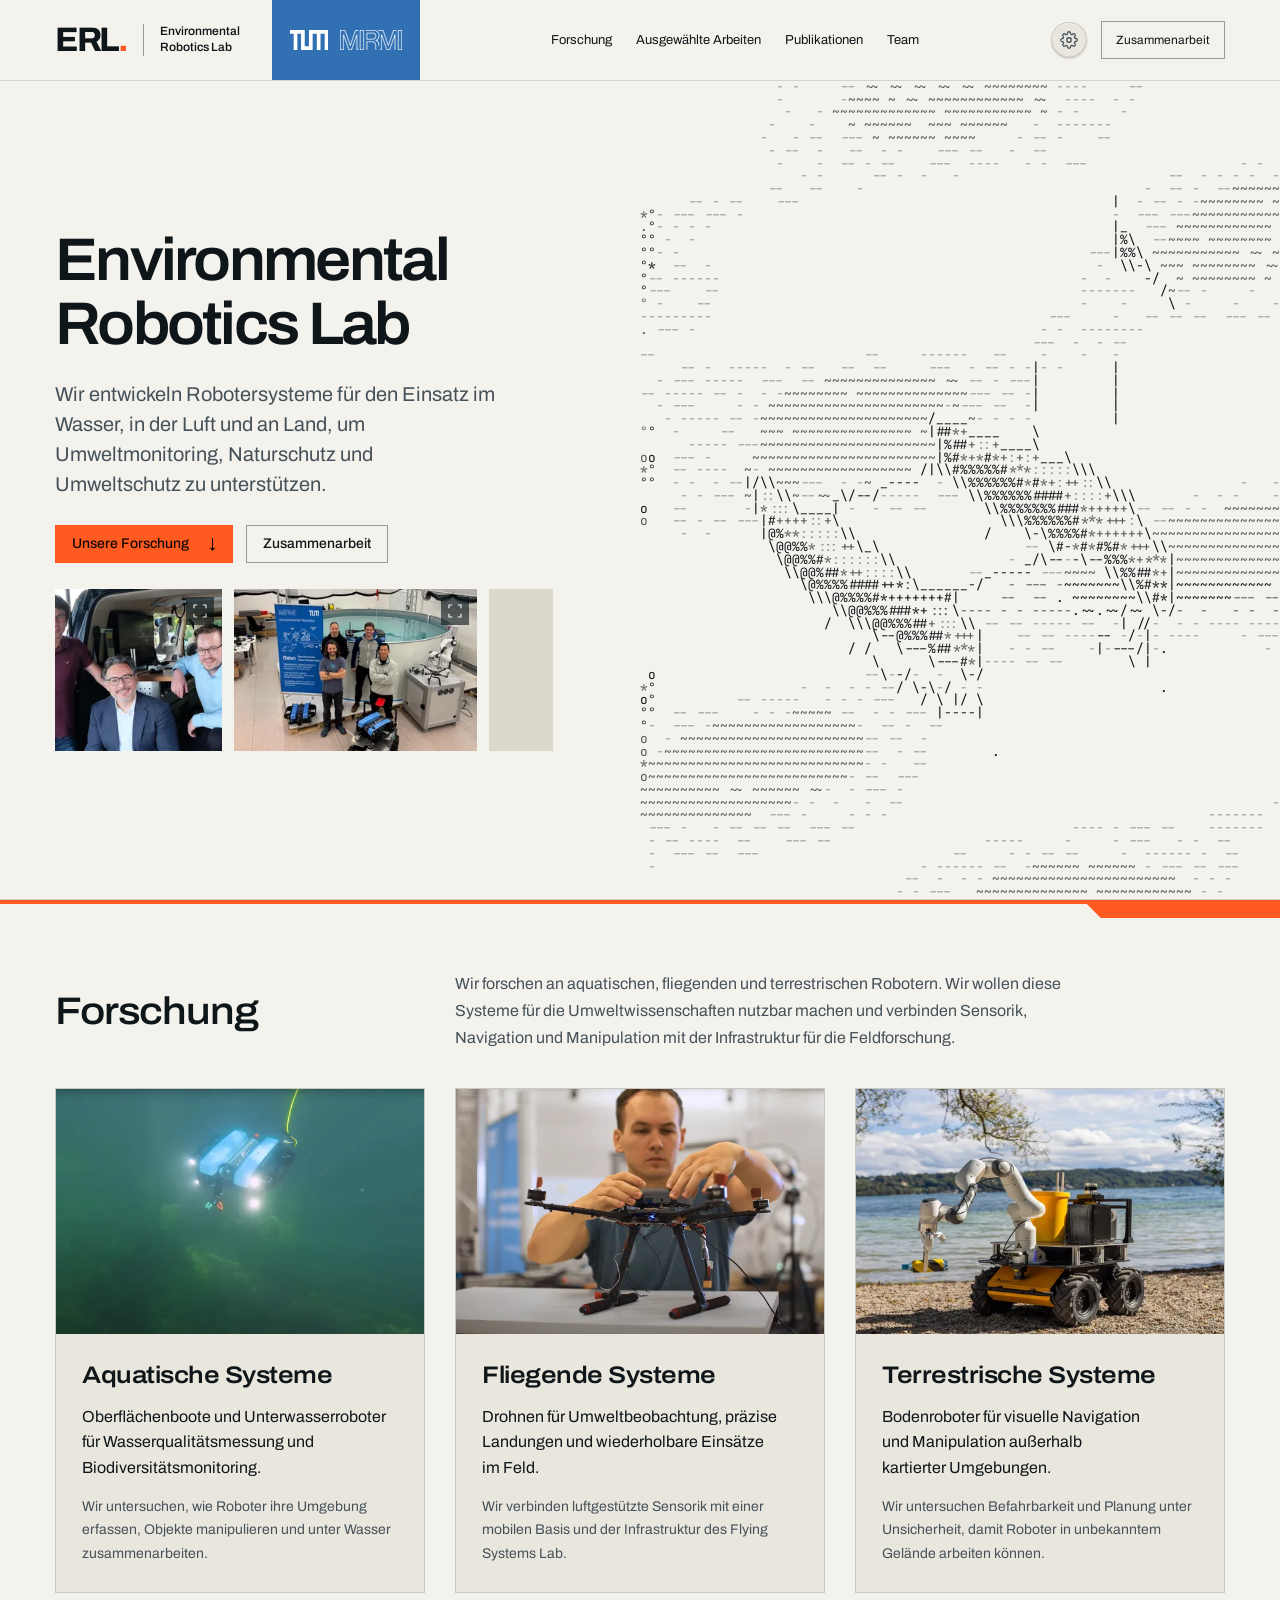
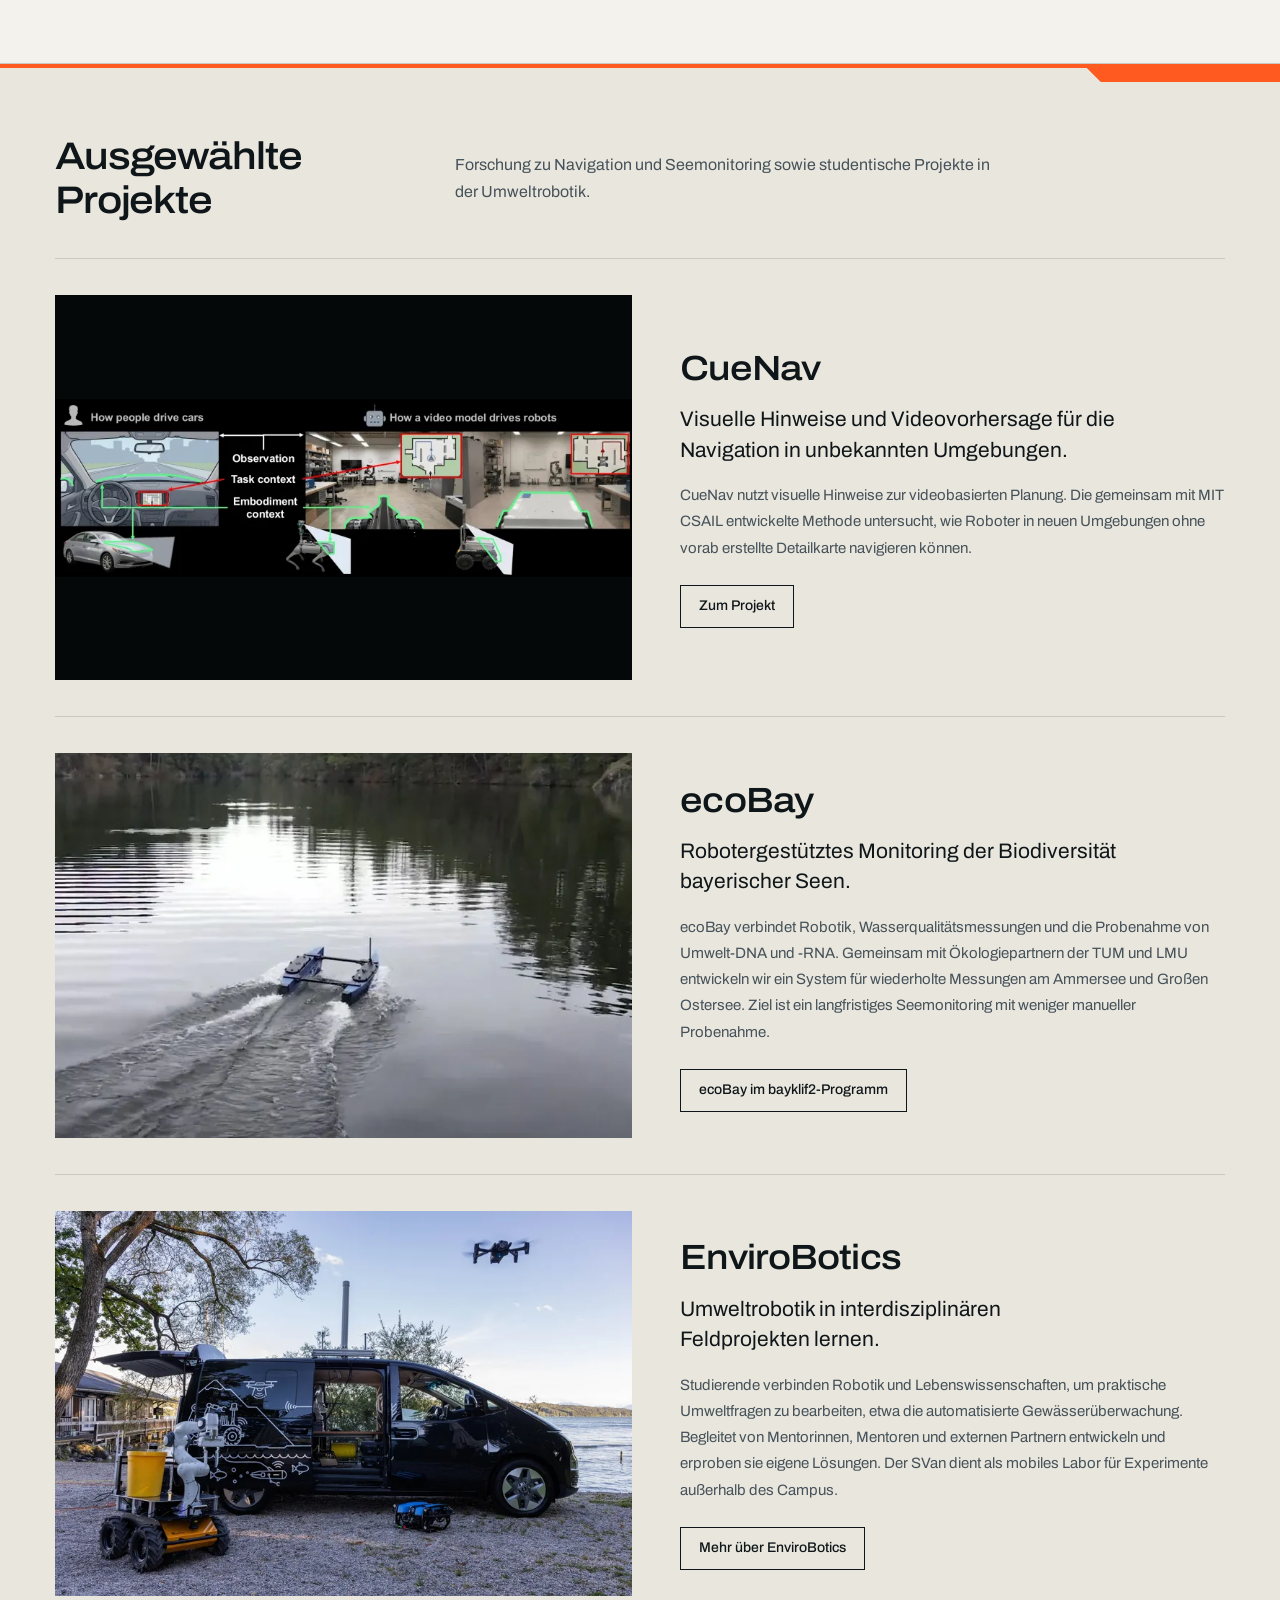
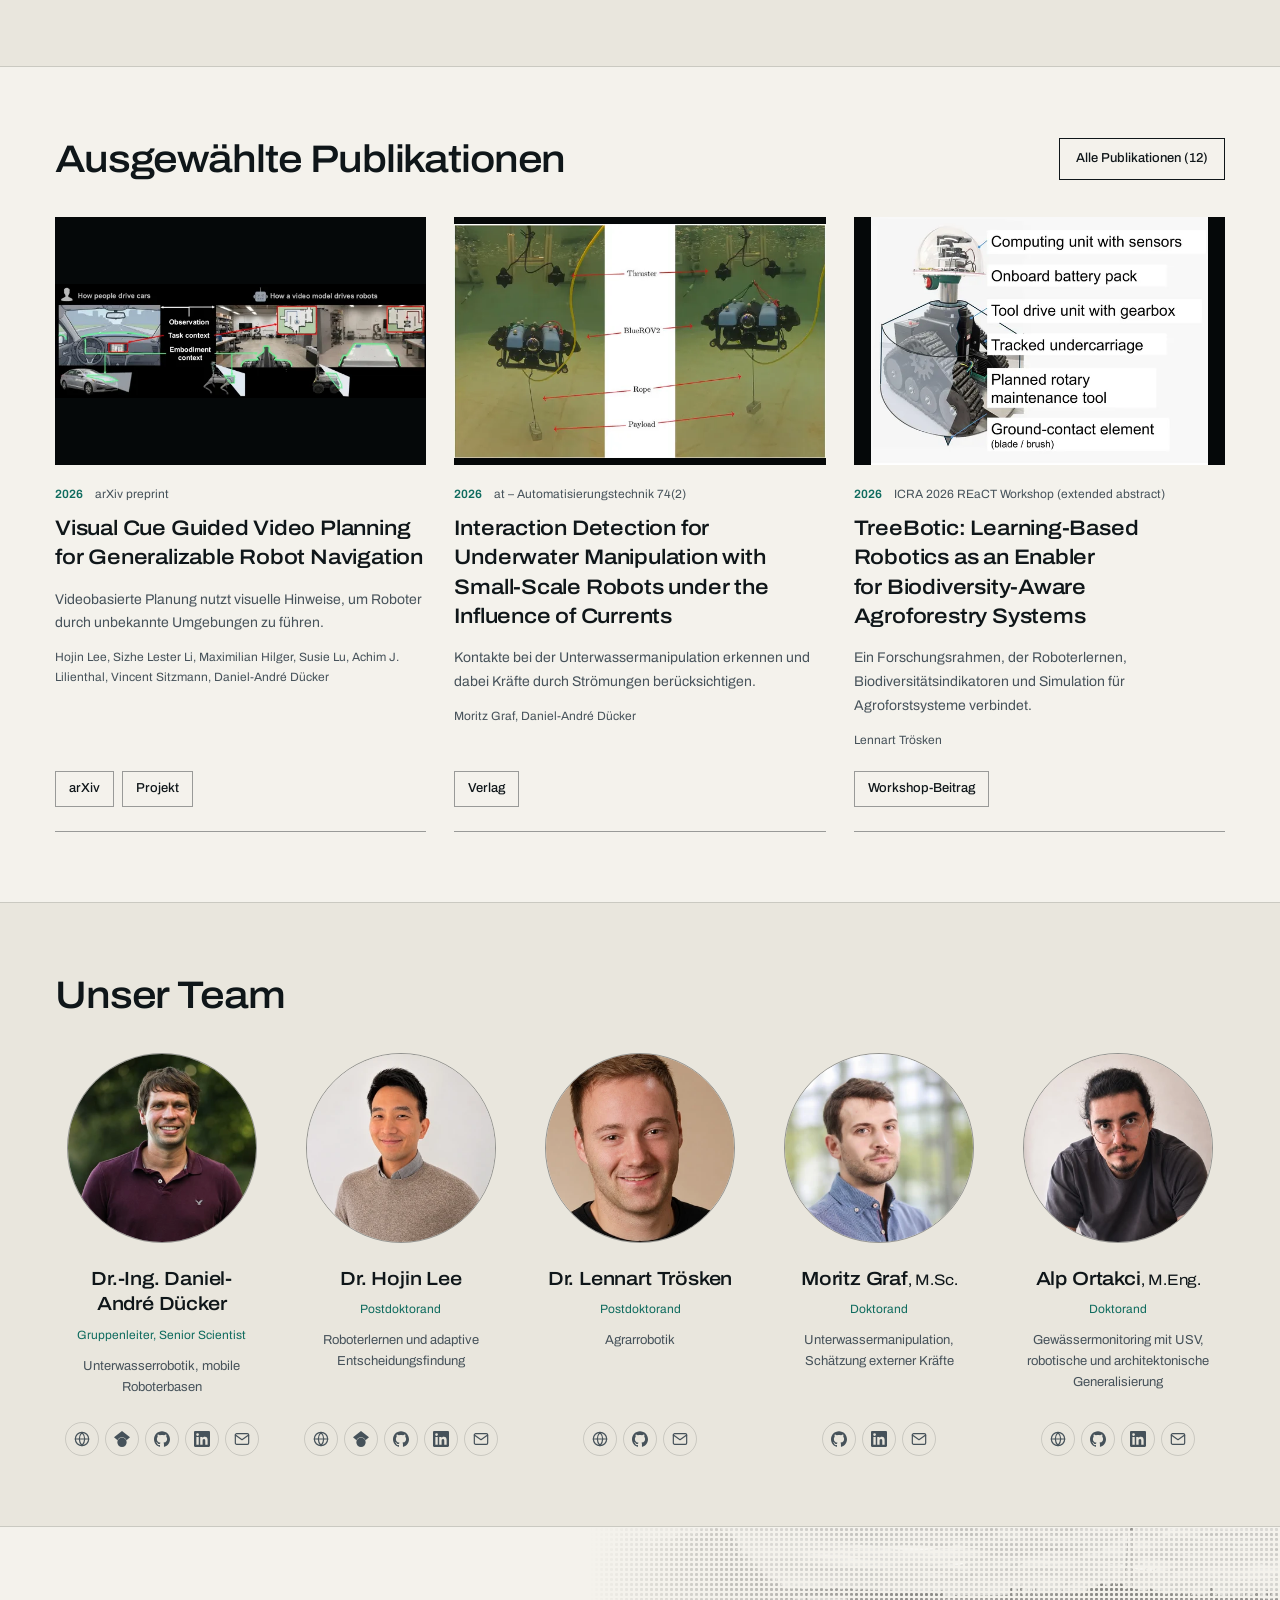
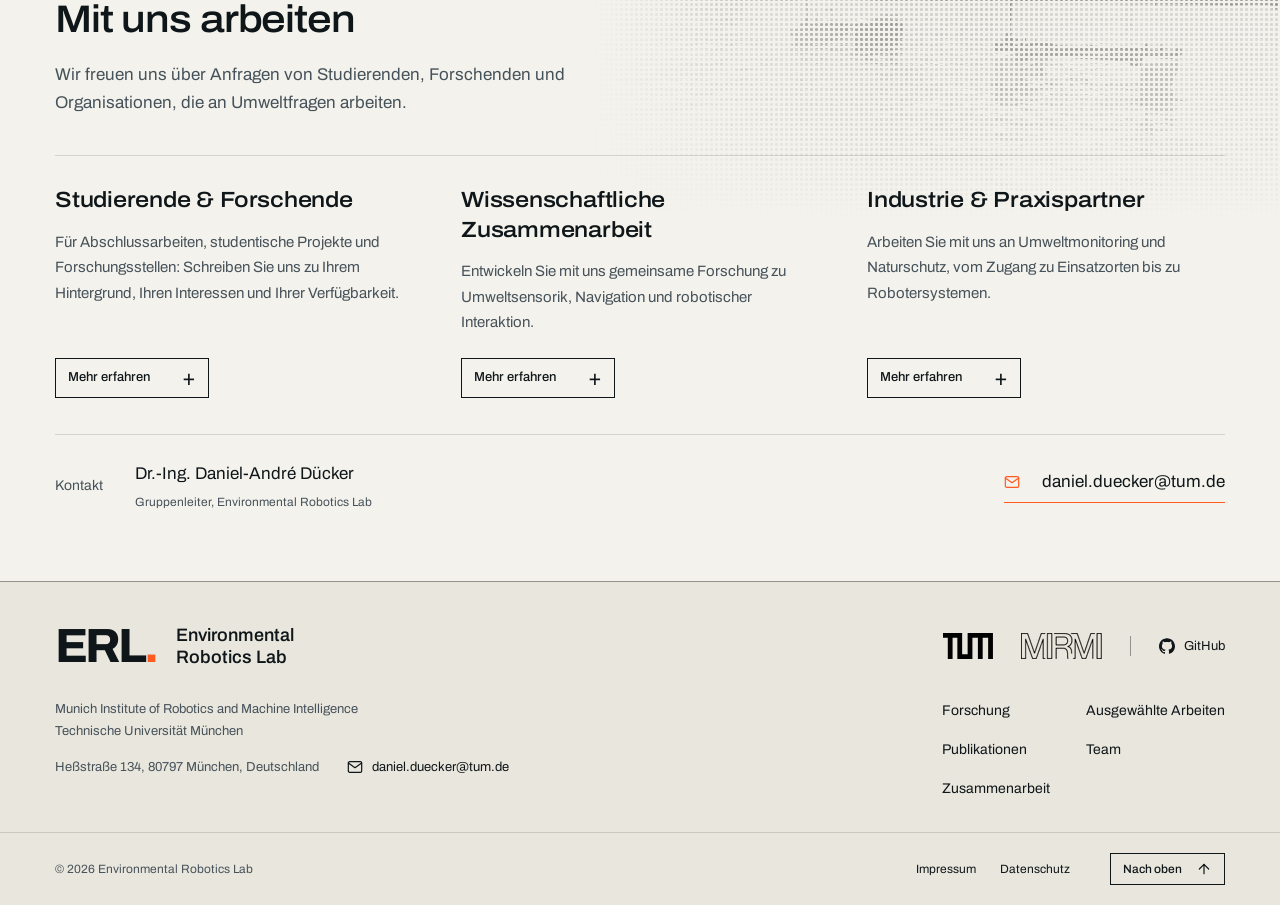
==== commit b64e353a: "Make hero ASCII scene fill the responsive viewport" ====
--- a/de/index.html
+++ b/de/index.html
@@ -11,11 +11,11 @@
         document.documentElement.dataset.motionChoice = motion;
         document.documentElement.dataset.motion = motion === 'auto' ? (matchMedia('(prefers-reduced-motion: reduce)').matches ? 'reduce' : 'full') : motion;
       })();
-    </script><link rel="stylesheet" href="/_astro/Layout.BZlH2zRc.css"><link rel="stylesheet" href="/_astro/index.ygDjmj-7.css"></head><body class="placeholder-site" id="page-top"><a class="skip" href="#main">Zum Inhalt springen</a><header class="site-header"><div class="shell header-row"><a class="brand" href="/de/" aria-label="Environmental Robotics Lab an der TUM"><span class="brand-mark">ERL<span aria-hidden="true">.</span></span><span class="brand-name">Environmental<br>Robotics Lab</span></a><div class="institution-marks"><a href="https://www.tum.de/en/" aria-label="Technical University of Munich"><svg xmlns:dc="http://purl.org/dc/elements/1.1/" xmlns:cc="http://creativecommons.org/ns#" xmlns:rdf="http://www.w3.org/1999/02/22-rdf-syntax-ns#" xmlns:svg="http://www.w3.org/2000/svg" xmlns:sodipodi="http://sodipodi.sourceforge.net/DTD/sodipodi-0.dtd" xmlns:inkscape="http://www.inkscape.org/namespaces/inkscape" id="Ebene_1" x="0px" y="0px" width="408.16" height="212.46684" viewBox="-16.014 -31 408.16 212.46684" enable-background="new -16.014 -31 149 114" xml:space="preserve" sodipodi:docname="TUM_Web_Logo_blau.svg" inkscape:version="1.0.1 (3bc2e813f5, 2020-09-07)" class="institution-mark"><metadata id="metadata13"><rdf:RDF><cc:Work rdf:about=""><dc:format>image/svg+xml</dc:format><dc:type rdf:resource="http://purl.org/dc/dcmitype/StillImage" /><dc:title>TUM_Web_Logo_blau</dc:title></cc:Work></rdf:RDF></metadata><defs id="defs11" /><sodipodi:namedview pagecolor="#ffffff" bordercolor="#666666" borderopacity="1" objecttolerance="10" gridtolerance="10" guidetolerance="10" inkscape:pageopacity="0" inkscape:pageshadow="2" inkscape:window-width="1920" inkscape:window-height="986" id="namedview9" showgrid="false" fit-margin-top="0" fit-margin-left="0" fit-margin-right="0" fit-margin-bottom="0" inkscape:zoom="1.754386" inkscape:cx="124.61021" inkscape:cy="115.2546" inkscape:window-x="-11" inkscape:window-y="-11" inkscape:window-maximized="1" inkscape:current-layer="Ebene_1" />
+    </script><link rel="stylesheet" href="/_astro/Layout.DDn3jJkL.css"><link rel="stylesheet" href="/_astro/index.ygDjmj-7.css"></head><body class="placeholder-site" id="page-top"><a class="skip" href="#main">Zum Inhalt springen</a><header class="site-header"><div class="shell header-row"><a class="brand" href="/de/" aria-label="Environmental Robotics Lab an der TUM"><span class="brand-mark">ERL<span aria-hidden="true">.</span></span><span class="brand-name">Environmental<br>Robotics Lab</span></a><div class="institution-marks"><a href="https://www.tum.de/en/" aria-label="Technical University of Munich"><svg xmlns:dc="http://purl.org/dc/elements/1.1/" xmlns:cc="http://creativecommons.org/ns#" xmlns:rdf="http://www.w3.org/1999/02/22-rdf-syntax-ns#" xmlns:svg="http://www.w3.org/2000/svg" xmlns:sodipodi="http://sodipodi.sourceforge.net/DTD/sodipodi-0.dtd" xmlns:inkscape="http://www.inkscape.org/namespaces/inkscape" id="Ebene_1" x="0px" y="0px" width="408.16" height="212.46684" viewBox="-16.014 -31 408.16 212.46684" enable-background="new -16.014 -31 149 114" xml:space="preserve" sodipodi:docname="TUM_Web_Logo_blau.svg" inkscape:version="1.0.1 (3bc2e813f5, 2020-09-07)" class="institution-mark"><metadata id="metadata13"><rdf:RDF><cc:Work rdf:about=""><dc:format>image/svg+xml</dc:format><dc:type rdf:resource="http://purl.org/dc/dcmitype/StillImage" /><dc:title>TUM_Web_Logo_blau</dc:title></cc:Work></rdf:RDF></metadata><defs id="defs11" /><sodipodi:namedview pagecolor="#ffffff" bordercolor="#666666" borderopacity="1" objecttolerance="10" gridtolerance="10" guidetolerance="10" inkscape:pageopacity="0" inkscape:pageshadow="2" inkscape:window-width="1920" inkscape:window-height="986" id="namedview9" showgrid="false" fit-margin-top="0" fit-margin-left="0" fit-margin-right="0" fit-margin-bottom="0" inkscape:zoom="1.754386" inkscape:cx="124.61021" inkscape:cy="115.2546" inkscape:window-x="-11" inkscape:window-y="-11" inkscape:window-maximized="1" inkscape:current-layer="Ebene_1" />
 <title id="title2">TUM_Web_Logo_blau</title>
 <desc id="desc4">TUM</desc>
 <path fill="#3070b3" d="m 140.54052,-31 v 173.32822 h 44.72985 V -31 H 392.146 V 181.46685 H 353.00738 V 8.138629 H 308.2775 V 181.46685 H 269.13887 V 8.138629 H 224.40902 V 181.46685 H 101.4019 V 8.138629 H 62.26327 V 181.46685 H 23.12462 V 8.138629 H -16.014 V -31 Z" id="path6" style="stroke-width:5.59123" />
-</svg></a><a href="https://www.mirmi.tum.de/en/mirmi/" aria-label="Munich Institute of Robotics and Machine Intelligence"><img src="/_astro/mirmi.BAgoNZDB_Z1UIhLS.webp" srcset="/_astro/mirmi.BAgoNZDB_Z1UIhLS.webp 1x, /_astro/mirmi.BAgoNZDB_12aJum.webp 2x, /_astro/mirmi.BAgoNZDB_1ezzxe.webp 3x" alt="MIRMI" loading="lazy" decoding="async" width="62" height="20" class="institution-mark"></a></div><nav class="desktop-nav" aria-label="Hauptnavigation"><a href="/de/#research">Forschung</a><a href="/de/#work">Ausgewählte Arbeiten</a><a href="/de/publications/">Publikationen</a><a href="/de/#people">Team</a></nav><div class="header-tools"><details class="opt" data-options data-astro-cid-2rwairet><summary aria-label="Sprache, Farbschema und Bewegung" title="Sprache, Farbschema und Bewegung" data-astro-cid-2rwairet><svg class="opt__icon" width="18" height="18" viewBox="0 0 24 24" aria-hidden="true" fill="none" stroke="currentColor" stroke-width="1.7" stroke-linecap="round" stroke-linejoin="round" data-astro-cid-2rwairet><circle cx="12" cy="12" r="3" data-astro-cid-2rwairet></circle><path d="M19.4 15a1.65 1.65 0 0 0 .33 1.82l.06.06a2 2 0 1 1-2.83 2.83l-.06-.06a1.65 1.65 0 0 0-1.82-.33 1.65 1.65 0 0 0-1 1.51V21a2 2 0 1 1-4 0v-.09a1.65 1.65 0 0 0-1.08-1.51 1.65 1.65 0 0 0-1.82.33l-.06.06a2 2 0 1 1-2.83-2.83l.06-.06a1.65 1.65 0 0 0 .33-1.82 1.65 1.65 0 0 0-1.51-1H3a2 2 0 1 1 0-4h.09A1.65 1.65 0 0 0 4.6 9a1.65 1.65 0 0 0-.33-1.82l-.06-.06a2 2 0 1 1 2.83-2.83l.06.06a1.65 1.65 0 0 0 1.82.33H9a1.65 1.65 0 0 0 1-1.51V3a2 2 0 1 1 4 0v.09a1.65 1.65 0 0 0 1 1.51 1.65 1.65 0 0 0 1.82-.33l.06-.06a2 2 0 1 1 2.83 2.83l-.06.06a1.65 1.65 0 0 0-.33 1.82V9a1.65 1.65 0 0 0 1.51 1H21a2 2 0 1 1 0 4h-.09a1.65 1.65 0 0 0-1.51 1z" data-astro-cid-2rwairet></path></svg></summary><div class="opt__panel" data-astro-cid-2rwairet><p class="label" data-astro-cid-2rwairet>Sprache</p><div class="opt__row" role="group" aria-label="Sprache" data-astro-cid-2rwairet><a class="opt__choice opt__language" href="/" data-language-path="/" hreflang="en" lang="en" data-astro-cid-2rwairet><span data-astro-cid-2rwairet>English</span></a><a class="opt__choice opt__language" href="/de/" data-language-path="/de/" hreflang="de" lang="de" aria-current="true" data-astro-cid-2rwairet><span data-astro-cid-2rwairet>Deutsch</span><svg width="12" height="12" viewBox="0 0 16 16" fill="none" stroke="currentColor" stroke-width="1.8" aria-hidden="true" data-astro-cid-2rwairet><path d="m3 8 3 3 7-7" data-astro-cid-2rwairet></path></svg></a></div><p class="label" data-astro-cid-2rwairet>Farbschema</p><div class="opt__row" role="group" data-astro-cid-2rwairet><button type="button" class="opt__choice" data-theme-set="light" data-astro-cid-2rwairet>Hell</button><button type="button" class="opt__choice" data-theme-set="dark" data-astro-cid-2rwairet>Dunkel</button></div><p class="label" data-astro-cid-2rwairet>Bewegung</p><div class="opt__row opt__row--3" role="group" data-astro-cid-2rwairet><button type="button" class="opt__choice" data-motion-set="auto" data-astro-cid-2rwairet>Auto</button><button type="button" class="opt__choice" data-motion-set="full" data-astro-cid-2rwairet>An</button><button type="button" class="opt__choice" data-motion-set="reduce" data-astro-cid-2rwairet>Aus</button></div></div></details><script type="module">var e=()=>{document.querySelectorAll(`[data-language-path]`).forEach(e=>{e.href=`${e.dataset.languagePath}${location.search}${location.hash}`})};e(),window.addEventListener(`hashchange`,e),window.addEventListener(`popstate`,e);var t=document.documentElement,n=document.querySelectorAll(`[data-theme-set]`),r=()=>n.forEach(e=>e.setAttribute(`aria-current`,String(e.dataset.themeSet===t.dataset.theme)));n.forEach(e=>e.addEventListener(`click`,()=>{let n=e.dataset.themeSet===`dark`?`dark`:`light`;t.dataset.theme=n;try{localStorage.setItem(`theme`,n)}catch{}window.dispatchEvent(new CustomEvent(`themechange`,{detail:n})),r()})),r();var i=document.querySelectorAll(`[data-motion-set]`),a=()=>{try{return localStorage.getItem(`motion`)??`auto`}catch{return`auto`}},o=()=>{let e=a();i.forEach(t=>t.setAttribute(`aria-current`,String(t.dataset.motionSet===e)))};i.forEach(e=>e.addEventListener(`click`,()=>{let n=e.dataset.motionSet??`auto`;try{n===`auto`?localStorage.removeItem(`motion`):localStorage.setItem(`motion`,n)}catch{}let r=matchMedia(`(prefers-reduced-motion: reduce)`).matches?`reduce`:`full`;t.dataset.motionChoice=n,t.dataset.motion=n===`auto`?r:n,window.dispatchEvent(new CustomEvent(`motionchange`,{detail:t.dataset.motion})),o()})),o(),document.querySelectorAll(`[data-options]`).forEach(e=>{document.addEventListener(`click`,t=>{e.open&&!e.contains(t.target)&&(e.open=!1)}),e.addEventListener(`keydown`,t=>{t.key===`Escape`&&(e.open=!1,e.querySelector(`summary`)?.focus())})});</script><a class="header-contact" href="/de/#contact">Zusammenarbeit</a><details class="mobile-menu"><summary>Menü<span aria-hidden="true">+</span></summary><nav aria-label="Mobile Navigation"><a href="/de/#research">Forschung</a><a href="/de/#work">Ausgewählte Arbeiten</a><a href="/de/publications/">Publikationen</a><a href="/de/#people">Team</a><a href="/de/#contact">Zusammenarbeit</a></nav></details></div></div></header><main id="main"><section class="intro" aria-labelledby="lab-title"><div class="shell intro-grid"><div class="intro-copy" data-hero-card><h1 id="lab-title">Environmental<br>Robotics Lab</h1><p class="intro-mission">Wir entwickeln Robotersysteme für den Einsatz im Wasser, in der Luft und an Land, um Umweltmonitoring, Naturschutz und Umweltschutz zu unterstützen.</p><div class="intro-actions"><a class="btn btn--signal" href="#research">Unsere Forschung<span aria-hidden="true">↓</span></a><a class="btn intro-contact" href="#contact">Zusammenarbeit</a></div><div class="intro-photos"><div class="photo-reel" data-reel data-astro-cid-y2kjb6ib><div class="photo-reel__viewport" tabindex="0" role="region" aria-label="Bilder aus dem Labor und dem Feldeinsatz" data-reel-viewport data-astro-cid-y2kjb6ib><div class="photo-reel__track" data-astro-cid-y2kjb6ib><div class="photo-reel__set" data-astro-cid-y2kjb6ib><figure class="photo-reel__frame" data-frame="svan-starnberg" data-astro-cid-y2kjb6ib><button class="photo-reel__open" type="button" data-photo-index="0" data-photo-full="/_astro/svan-starnberg.BFFXSBiD_Z103Bqs.webp" data-photo-caption="Vorstellung des SVan am Starnberger See" data-photo-credit="MIRMI" aria-label="Foto vergrößern: Vorstellung des SVan am Starnberger See" data-astro-cid-y2kjb6ib><picture data-astro-cid-y2kjb6ib="true"><source srcset="/_astro/svan-starnberg.BFFXSBiD_hq3xD.webp 320w, /_astro/svan-starnberg.BFFXSBiD_Z1CQUdt.webp 560w, /_astro/svan-starnberg.BFFXSBiD_Z22VrOw.webp 800w" type="image/webp" sizes="(min-width: 681px) 250px, 45vw"><img src="/_astro/svan-starnberg.BFFXSBiD_1lDxX.jpg" srcset="/_astro/svan-starnberg.BFFXSBiD_Z26AF2K.jpg 320w, /_astro/svan-starnberg.BFFXSBiD_13iu04.jpg 560w, /_astro/svan-starnberg.BFFXSBiD_DdWo1.jpg 800w" alt="Vorstellung des SVan am Starnberger See" sizes="(min-width: 681px) 250px, 45vw" loading="eager" data-astro-cid-y2kjb6ib="true" decoding="async" width="840" height="560"></picture><span class="photo-reel__expand" aria-hidden="true" data-astro-cid-y2kjb6ib><svg viewBox="0 0 24 24" width="16" height="16" fill="none" stroke="currentColor" stroke-width="1.8" data-astro-cid-y2kjb6ib><path d="M8 3H3v5m13-5h5v5M3 16v5h5m13-5v5h-5" data-astro-cid-y2kjb6ib></path></svg></span></button><figcaption data-astro-cid-y2kjb6ib>Vorstellung des SVan am Starnberger See<span data-astro-cid-y2kjb6ib>&copy; MIRMI</span></figcaption></figure><figure class="photo-reel__frame photo-reel__frame--group" data-frame="erl-group-2025" data-astro-cid-y2kjb6ib><button class="photo-reel__open" type="button" data-photo-index="1" data-photo-full="/_astro/team-lab.Znet0iZP_Z2oK2S5.webp" data-photo-caption="Im Environmental Robotics Lab, 2025" data-photo-credit aria-label="Foto vergrößern: Im Environmental Robotics Lab, 2025" data-astro-cid-y2kjb6ib><picture data-astro-cid-y2kjb6ib="true"><source srcset="/_astro/team-lab.Znet0iZP_Z8wGIw.webp 320w, /_astro/team-lab.Znet0iZP_Z1al8nY.webp 560w, /_astro/team-lab.Znet0iZP_1NRJ8I.webp 800w" type="image/webp" sizes="(min-width: 681px) 250px, 45vw"><img src="/_astro/team-lab.Znet0iZP_1242o0.jpg" srcset="/_astro/team-lab.Znet0iZP_26DYDF.jpg 320w, /_astro/team-lab.Znet0iZP_14PxYd.jpg 560w, /_astro/team-lab.Znet0iZP_l2fsJ.jpg 800w" alt="Im Environmental Robotics Lab, 2025" sizes="(min-width: 681px) 250px, 45vw" loading="eager" data-astro-cid-y2kjb6ib="true" decoding="async" width="1600" height="2133"></picture><span class="photo-reel__expand" aria-hidden="true" data-astro-cid-y2kjb6ib><svg viewBox="0 0 24 24" width="16" height="16" fill="none" stroke="currentColor" stroke-width="1.8" data-astro-cid-y2kjb6ib><path d="M8 3H3v5m13-5h5v5M3 16v5h5m13-5v5h-5" data-astro-cid-y2kjb6ib></path></svg></span></button><figcaption data-astro-cid-y2kjb6ib>Im Environmental Robotics Lab, 2025</figcaption></figure><figure class="photo-reel__frame" data-frame="svan-team" data-astro-cid-y2kjb6ib><button class="photo-reel__open" type="button" data-photo-index="2" data-photo-full="/_astro/svan-team.ByA7DaCm_ZsvGXE.webp" data-photo-caption="Der SVan mit Luft-, Boden- und Unterwasserrobotern" data-photo-credit aria-label="Foto vergrößern: Der SVan mit Luft-, Boden- und Unterwasserrobotern" data-astro-cid-y2kjb6ib><picture data-astro-cid-y2kjb6ib="true"><source srcset="/_astro/svan-team.ByA7DaCm_Z1xKvhz.webp 320w, /_astro/svan-team.ByA7DaCm_Z19W3gS.webp 560w, /_astro/svan-team.ByA7DaCm_Z24p6s9.webp 800w" type="image/webp" sizes="(min-width: 681px) 250px, 45vw"><img src="/_astro/svan-team.ByA7DaCm_Zgq2wm.jpg" srcset="/_astro/svan-team.ByA7DaCm_23A8Qn.jpg 320w, /_astro/svan-team.ByA7DaCm_2roAR4.jpg 560w, /_astro/svan-team.ByA7DaCm_1wVxFN.jpg 800w" alt="Der SVan mit Luft-, Boden- und Unterwasserrobotern" sizes="(min-width: 681px) 250px, 45vw" loading="eager" data-astro-cid-y2kjb6ib="true" decoding="async" width="2000" height="1334"></picture><span class="photo-reel__expand" aria-hidden="true" data-astro-cid-y2kjb6ib><svg viewBox="0 0 24 24" width="16" height="16" fill="none" stroke="currentColor" stroke-width="1.8" data-astro-cid-y2kjb6ib><path d="M8 3H3v5m13-5h5v5M3 16v5h5m13-5v5h-5" data-astro-cid-y2kjb6ib></path></svg></span></button><figcaption data-astro-cid-y2kjb6ib>Der SVan mit Luft-, Boden- und Unterwasserrobotern</figcaption></figure><figure class="photo-reel__frame" data-frame="mirmi-underwater-lab" data-astro-cid-y2kjb6ib><button class="photo-reel__open" type="button" data-photo-index="3" data-photo-full="/_astro/underwater-lab.B7HQhKQm_1DU628.webp" data-photo-caption="Das Underwater Systems Lab" data-photo-credit="MIRMI" aria-label="Foto vergrößern: Das Underwater Systems Lab" data-astro-cid-y2kjb6ib><picture data-astro-cid-y2kjb6ib="true"><source srcset="/_astro/underwater-lab.B7HQhKQm_xcN0e.webp 320w, /_astro/underwater-lab.B7HQhKQm_Z1a0AeV.webp 560w, /_astro/underwater-lab.B7HQhKQm_Z29NfJR.webp 800w" type="image/webp" sizes="(min-width: 681px) 250px, 45vw"><img src="/_astro/underwater-lab.B7HQhKQm_y4lwN.jpg" srcset="/_astro/underwater-lab.B7HQhKQm_Z1t4qkv.jpg 320w, /_astro/underwater-lab.B7HQhKQm_1STjeg.jpg 560w, /_astro/underwater-lab.B7HQhKQm_T6DIk.jpg 800w" alt="Das Underwater Systems Lab" sizes="(min-width: 681px) 250px, 45vw" loading="eager" data-astro-cid-y2kjb6ib="true" decoding="async" width="2000" height="1500"></picture><span class="photo-reel__expand" aria-hidden="true" data-astro-cid-y2kjb6ib><svg viewBox="0 0 24 24" width="16" height="16" fill="none" stroke="currentColor" stroke-width="1.8" data-astro-cid-y2kjb6ib><path d="M8 3H3v5m13-5h5v5M3 16v5h5m13-5v5h-5" data-astro-cid-y2kjb6ib></path></svg></span></button><figcaption data-astro-cid-y2kjb6ib>Das Underwater Systems Lab<span data-astro-cid-y2kjb6ib>&copy; MIRMI</span></figcaption></figure><figure class="photo-reel__frame" data-frame="drone-field" data-astro-cid-y2kjb6ib><button class="photo-reel__open" type="button" data-photo-index="4" data-photo-full="/_astro/drone-field.CZsC-nvO_1E63QA.webp" data-photo-caption="Drohnenflug im Feldeinsatz" data-photo-credit aria-label="Foto vergrößern: Drohnenflug im Feldeinsatz" data-astro-cid-y2kjb6ib><picture data-astro-cid-y2kjb6ib="true"><source srcset="/_astro/drone-field.CZsC-nvO_Z28nDnq.webp 320w, /_astro/drone-field.CZsC-nvO_1jPjT.webp 560w, /_astro/drone-field.CZsC-nvO_2mzF1f.webp 800w" type="image/webp" sizes="(min-width: 681px) 250px, 45vw"><img src="/_astro/drone-field.CZsC-nvO_Z14fdel.jpg" srcset="/_astro/drone-field.CZsC-nvO_1e2el2.jpg 320w, /_astro/drone-field.CZsC-nvO_Z1GrpKz.jpg 560w, /_astro/drone-field.CZsC-nvO_DNoUL.jpg 800w" alt="Drohnenflug im Feldeinsatz" sizes="(min-width: 681px) 250px, 45vw" loading="lazy" data-astro-cid-y2kjb6ib="true" decoding="async" width="2000" height="1334"></picture><span class="photo-reel__expand" aria-hidden="true" data-astro-cid-y2kjb6ib><svg viewBox="0 0 24 24" width="16" height="16" fill="none" stroke="currentColor" stroke-width="1.8" data-astro-cid-y2kjb6ib><path d="M8 3H3v5m13-5h5v5M3 16v5h5m13-5v5h-5" data-astro-cid-y2kjb6ib></path></svg></span></button><figcaption data-astro-cid-y2kjb6ib>Drohnenflug im Feldeinsatz</figcaption></figure><figure class="photo-reel__frame" data-frame="svan-field" data-astro-cid-y2kjb6ib><button class="photo-reel__open" type="button" data-photo-index="5" data-photo-full="/_astro/svan-field.Ca-mg3RB_1EUya.webp" data-photo-caption="Der SVan und sein Roboterteam" data-photo-credit="Hyundai" aria-label="Foto vergrößern: Der SVan und sein Roboterteam" data-astro-cid-y2kjb6ib><picture data-astro-cid-y2kjb6ib="true"><source srcset="/_astro/svan-field.Ca-mg3RB_vTtYX.webp 320w, /_astro/svan-field.Ca-mg3RB_ZxjdTV.webp 560w, /_astro/svan-field.Ca-mg3RB_2qYn7s.webp 800w" type="image/webp" sizes="(min-width: 681px) 250px, 45vw"><img src="/_astro/svan-field.Ca-mg3RB_2qgBHJ.jpg" srcset="/_astro/svan-field.Ca-mg3RB_Z2j5WqL.jpg 320w, /_astro/svan-field.Ca-mg3RB_1GRssg.jpg 560w, /_astro/svan-field.Ca-mg3RB_Zo14jh.jpg 800w" alt="Der SVan und sein Roboterteam" sizes="(min-width: 681px) 250px, 45vw" loading="lazy" data-astro-cid-y2kjb6ib="true" decoding="async" width="840" height="560"></picture><span class="photo-reel__expand" aria-hidden="true" data-astro-cid-y2kjb6ib><svg viewBox="0 0 24 24" width="16" height="16" fill="none" stroke="currentColor" stroke-width="1.8" data-astro-cid-y2kjb6ib><path d="M8 3H3v5m13-5h5v5M3 16v5h5m13-5v5h-5" data-astro-cid-y2kjb6ib></path></svg></span></button><figcaption data-astro-cid-y2kjb6ib>Der SVan und sein Roboterteam<span data-astro-cid-y2kjb6ib>&copy; Hyundai</span></figcaption></figure><figure class="photo-reel__frame" data-frame="husky-shore" data-astro-cid-y2kjb6ib><button class="photo-reel__open" type="button" data-photo-index="6" data-photo-full="/_astro/husky-shore.7jEYjudq_gYQL2.webp" data-photo-caption="Husky-Bodenroboter mit Manipulator am Seeufer" data-photo-credit aria-label="Foto vergrößern: Husky-Bodenroboter mit Manipulator am Seeufer" data-astro-cid-y2kjb6ib><picture data-astro-cid-y2kjb6ib="true"><source srcset="/_astro/husky-shore.7jEYjudq_1umBVi.webp 320w, /_astro/husky-shore.7jEYjudq_1wFgXK.webp 560w, /_astro/husky-shore.7jEYjudq_2hoEKr.webp 800w" type="image/webp" sizes="(min-width: 681px) 250px, 45vw"><img src="/_astro/husky-shore.7jEYjudq_Z1xHV9g.jpg" srcset="/_astro/husky-shore.7jEYjudq_ZdoD9b.jpg 320w, /_astro/husky-shore.7jEYjudq_Zb5Y6I.jpg 560w, /_astro/husky-shore.7jEYjudq_yCoEX.jpg 800w" alt="Husky-Bodenroboter mit Manipulator am Seeufer" sizes="(min-width: 681px) 250px, 45vw" loading="lazy" data-astro-cid-y2kjb6ib="true" decoding="async" width="2000" height="1500"></picture><span class="photo-reel__expand" aria-hidden="true" data-astro-cid-y2kjb6ib><svg viewBox="0 0 24 24" width="16" height="16" fill="none" stroke="currentColor" stroke-width="1.8" data-astro-cid-y2kjb6ib><path d="M8 3H3v5m13-5h5v5M3 16v5h5m13-5v5h-5" data-astro-cid-y2kjb6ib></path></svg></span></button><figcaption data-astro-cid-y2kjb6ib>Husky-Bodenroboter mit Manipulator am Seeufer</figcaption></figure><figure class="photo-reel__frame" data-frame="lab-rov" data-astro-cid-y2kjb6ib><button class="photo-reel__open" type="button" data-photo-index="7" data-photo-full="/_astro/lab-rov.DZ6GX-1U_1IDtr1.webp" data-photo-caption="Vorbereitung eines Unterwasserroboters" data-photo-credit="Hyundai" aria-label="Foto vergrößern: Vorbereitung eines Unterwasserroboters" data-astro-cid-y2kjb6ib><picture data-astro-cid-y2kjb6ib="true"><source srcset="/_astro/lab-rov.DZ6GX-1U_ZgQ4A2.webp 320w, /_astro/lab-rov.DZ6GX-1U_1tI9KU.webp 560w, /_astro/lab-rov.DZ6GX-1U_Z9pzPg.webp 800w" type="image/webp" sizes="(min-width: 681px) 250px, 45vw"><img src="/_astro/lab-rov.DZ6GX-1U_ZXTVGS.jpg" srcset="/_astro/lab-rov.DZ6GX-1U_1MbQan.jpg 320w, /_astro/lab-rov.DZ6GX-1U_Z1wq3hB.jpg 560w, /_astro/lab-rov.DZ6GX-1U_1TCkU9.jpg 800w" alt="Vorbereitung eines Unterwasserroboters" sizes="(min-width: 681px) 250px, 45vw" loading="lazy" data-astro-cid-y2kjb6ib="true" decoding="async" width="840" height="560"></picture><span class="photo-reel__expand" aria-hidden="true" data-astro-cid-y2kjb6ib><svg viewBox="0 0 24 24" width="16" height="16" fill="none" stroke="currentColor" stroke-width="1.8" data-astro-cid-y2kjb6ib><path d="M8 3H3v5m13-5h5v5M3 16v5h5m13-5v5h-5" data-astro-cid-y2kjb6ib></path></svg></span></button><figcaption data-astro-cid-y2kjb6ib>Vorbereitung eines Unterwasserroboters<span data-astro-cid-y2kjb6ib>&copy; Hyundai</span></figcaption></figure><figure class="photo-reel__frame" data-frame="field-equipment" data-astro-cid-y2kjb6ib><button class="photo-reel__open" type="button" data-photo-index="8" data-photo-full="/_astro/field-equipment.shcoHc1h_276IKD.webp" data-photo-caption="Vorbereitung der Roboter und Ausrüstung für den Feldeinsatz" data-photo-credit aria-label="Foto vergrößern: Vorbereitung der Roboter und Ausrüstung für den Feldeinsatz" data-astro-cid-y2kjb6ib><picture data-astro-cid-y2kjb6ib="true"><source srcset="/_astro/field-equipment.shcoHc1h_Z1wb3oL.webp 320w, /_astro/field-equipment.shcoHc1h_qImbV.webp 560w, /_astro/field-equipment.shcoHc1h_Z1X8Ch4.webp 800w" type="image/webp" sizes="(min-width: 681px) 250px, 45vw"><img src="/_astro/field-equipment.shcoHc1h_Z1kYvIU.jpg" srcset="/_astro/field-equipment.shcoHc1h_1UDwGv.jpg 320w, /_astro/field-equipment.shcoHc1h_Z1bDbvI.jpg 560w, /_astro/field-equipment.shcoHc1h_1tFWOd.jpg 800w" alt="Vorbereitung der Roboter und Ausrüstung für den Feldeinsatz" sizes="(min-width: 681px) 250px, 45vw" loading="lazy" data-astro-cid-y2kjb6ib="true" decoding="async" width="2000" height="1500"></picture><span class="photo-reel__expand" aria-hidden="true" data-astro-cid-y2kjb6ib><svg viewBox="0 0 24 24" width="16" height="16" fill="none" stroke="currentColor" stroke-width="1.8" data-astro-cid-y2kjb6ib><path d="M8 3H3v5m13-5h5v5M3 16v5h5m13-5v5h-5" data-astro-cid-y2kjb6ib></path></svg></span></button><figcaption data-astro-cid-y2kjb6ib>Vorbereitung der Roboter und Ausrüstung für den Feldeinsatz</figcaption></figure><figure class="photo-reel__frame" data-frame="mirmi-husky" data-astro-cid-y2kjb6ib><button class="photo-reel__open" type="button" data-photo-index="9" data-photo-full="/_astro/hero.CRDC8Xeg_IJ7wm.webp" data-photo-caption="Der Husky A200 am Ufer" data-photo-credit="MIRMI" aria-label="Foto vergrößern: Der Husky A200 am Ufer" data-astro-cid-y2kjb6ib><picture data-astro-cid-y2kjb6ib="true"><source srcset="/_astro/hero.CRDC8Xeg_ZSfmCL.webp 320w, /_astro/hero.CRDC8Xeg_Zv3wAC.webp 560w, /_astro/hero.CRDC8Xeg_1ghINu.webp 800w" type="image/webp" sizes="(min-width: 681px) 250px, 45vw"><img src="/_astro/hero.CRDC8Xeg_1KFMjd.jpg" srcset="/_astro/hero.CRDC8Xeg_ZYbIGO.jpg 320w, /_astro/hero.CRDC8Xeg_ZAYSEF.jpg 560w, /_astro/hero.CRDC8Xeg_1almJr.jpg 800w" alt="Der Husky A200 am Ufer" sizes="(min-width: 681px) 250px, 45vw" loading="lazy" data-astro-cid-y2kjb6ib="true" decoding="async" width="1920" height="1080"></picture><span class="photo-reel__expand" aria-hidden="true" data-astro-cid-y2kjb6ib><svg viewBox="0 0 24 24" width="16" height="16" fill="none" stroke="currentColor" stroke-width="1.8" data-astro-cid-y2kjb6ib><path d="M8 3H3v5m13-5h5v5M3 16v5h5m13-5v5h-5" data-astro-cid-y2kjb6ib></path></svg></span></button><figcaption data-astro-cid-y2kjb6ib>Der Husky A200 am Ufer<span data-astro-cid-y2kjb6ib>&copy; MIRMI</span></figcaption></figure><figure class="photo-reel__frame" data-frame="svan-husky" data-astro-cid-y2kjb6ib><button class="photo-reel__open" type="button" data-photo-index="10" data-photo-full="/_astro/svan-husky.B1PPVNvh_2ri6xu.webp" data-photo-caption="Der Bodenroboter verlässt den SVan" data-photo-credit="Hyundai" aria-label="Foto vergrößern: Der Bodenroboter verlässt den SVan" data-astro-cid-y2kjb6ib><picture data-astro-cid-y2kjb6ib="true"><source srcset="/_astro/svan-husky.B1PPVNvh_Z28EsOD.webp 320w, /_astro/svan-husky.B1PPVNvh_1RiW4o.webp 560w, /_astro/svan-husky.B1PPVNvh_ZdzzH9.webp 800w" type="image/webp" sizes="(min-width: 681px) 250px, 45vw"><img src="/_astro/svan-husky.B1PPVNvh_Zeil6R.jpg" srcset="/_astro/svan-husky.B1PPVNvh_6wdxy.jpg 320w, /_astro/svan-husky.B1PPVNvh_ZWGuml.jpg 560w, /_astro/svan-husky.B1PPVNvh_21B6F3.jpg 800w" alt="Der Bodenroboter verlässt den SVan" sizes="(min-width: 681px) 250px, 45vw" loading="lazy" data-astro-cid-y2kjb6ib="true" decoding="async" width="840" height="560"></picture><span class="photo-reel__expand" aria-hidden="true" data-astro-cid-y2kjb6ib><svg viewBox="0 0 24 24" width="16" height="16" fill="none" stroke="currentColor" stroke-width="1.8" data-astro-cid-y2kjb6ib><path d="M8 3H3v5m13-5h5v5M3 16v5h5m13-5v5h-5" data-astro-cid-y2kjb6ib></path></svg></span></button><figcaption data-astro-cid-y2kjb6ib>Der Bodenroboter verlässt den SVan<span data-astro-cid-y2kjb6ib>&copy; Hyundai</span></figcaption></figure><figure class="photo-reel__frame" data-frame="lab-gripper" data-astro-cid-y2kjb6ib><button class="photo-reel__open" type="button" data-photo-index="11" data-photo-full="/_astro/lab-gripper.DUZh8WIg_1MgPO5.webp" data-photo-caption="Einstellen eines Greifers" data-photo-credit="Hyundai" aria-label="Foto vergrößern: Einstellen eines Greifers" data-astro-cid-y2kjb6ib><picture data-astro-cid-y2kjb6ib="true"><source srcset="/_astro/lab-gripper.DUZh8WIg_Z1anCtf.webp 320w, /_astro/lab-gripper.DUZh8WIg_gyd8Q.webp 560w, /_astro/lab-gripper.DUZh8WIg_ZCSP2p.webp 800w" type="image/webp" sizes="(min-width: 681px) 250px, 45vw"><img src="/_astro/lab-gripper.DUZh8WIg_V6oQ.jpg" srcset="/_astro/lab-gripper.DUZh8WIg_2qX1EH.jpg 320w, /_astro/lab-gripper.DUZh8WIg_Z1chgw8.jpg 560w, /_astro/lab-gripper.DUZh8WIg_Z26JjHo.jpg 800w" alt="Einstellen eines Greifers" sizes="(min-width: 681px) 250px, 45vw" loading="lazy" data-astro-cid-y2kjb6ib="true" decoding="async" width="840" height="560"></picture><span class="photo-reel__expand" aria-hidden="true" data-astro-cid-y2kjb6ib><svg viewBox="0 0 24 24" width="16" height="16" fill="none" stroke="currentColor" stroke-width="1.8" data-astro-cid-y2kjb6ib><path d="M8 3H3v5m13-5h5v5M3 16v5h5m13-5v5h-5" data-astro-cid-y2kjb6ib></path></svg></span></button><figcaption data-astro-cid-y2kjb6ib>Einstellen eines Greifers<span data-astro-cid-y2kjb6ib>&copy; Hyundai</span></figcaption></figure><figure class="photo-reel__frame" data-frame="mirmi-flying-lab" data-astro-cid-y2kjb6ib><button class="photo-reel__open" type="button" data-photo-index="12" data-photo-full="/_astro/flying-lab.ND0EibVc_V21AY.webp" data-photo-caption="Das Flying Systems Lab" data-photo-credit="MIRMI" aria-label="Foto vergrößern: Das Flying Systems Lab" data-astro-cid-y2kjb6ib><picture data-astro-cid-y2kjb6ib="true"><source srcset="/_astro/flying-lab.ND0EibVc_1xpLM9.webp 320w, /_astro/flying-lab.ND0EibVc_PARto.webp 560w, /_astro/flying-lab.ND0EibVc_QcGTR.webp 800w" type="image/webp" sizes="(min-width: 681px) 250px, 45vw"><img src="/_astro/flying-lab.ND0EibVc_Z2b2zs2.jpg" srcset="/_astro/flying-lab.ND0EibVc_4zi7a.jpg 320w, /_astro/flying-lab.ND0EibVc_ZCeBbA.jpg 560w, /_astro/flying-lab.ND0EibVc_ZBCLK7.jpg 800w" alt="Das Flying Systems Lab" sizes="(min-width: 681px) 250px, 45vw" loading="lazy" data-astro-cid-y2kjb6ib="true" decoding="async" width="1210" height="908"></picture><span class="photo-reel__expand" aria-hidden="true" data-astro-cid-y2kjb6ib><svg viewBox="0 0 24 24" width="16" height="16" fill="none" stroke="currentColor" stroke-width="1.8" data-astro-cid-y2kjb6ib><path d="M8 3H3v5m13-5h5v5M3 16v5h5m13-5v5h-5" data-astro-cid-y2kjb6ib></path></svg></span></button><figcaption data-astro-cid-y2kjb6ib>Das Flying Systems Lab<span data-astro-cid-y2kjb6ib>&copy; MIRMI</span></figcaption></figure><figure class="photo-reel__frame" data-frame="svan-arm" data-astro-cid-y2kjb6ib><button class="photo-reel__open" type="button" data-photo-index="13" data-photo-full="/_astro/svan-arm.BhM7BFff_Z2qCOdS.webp" data-photo-caption="Der mobile Manipulator am SVan" data-photo-credit="Hyundai" aria-label="Foto vergrößern: Der mobile Manipulator am SVan" data-astro-cid-y2kjb6ib><picture data-astro-cid-y2kjb6ib="true"><source srcset="/_astro/svan-arm.BhM7BFff_Z1E2M5G.webp 320w, /_astro/svan-arm.BhM7BFff_19odaW.webp 560w, /_astro/svan-arm.BhM7BFff_ZTnMbV.webp 800w" type="image/webp" sizes="(min-width: 681px) 250px, 45vw"><img src="/_astro/svan-arm.BhM7BFff_Z7JDOW.jpg" srcset="/_astro/svan-arm.BhM7BFff_1n3jEN.jpg 320w, /_astro/svan-arm.BhM7BFff_ZSGNRu.jpg 560w, /_astro/svan-arm.BhM7BFff_27Hjyy.jpg 800w" alt="Der mobile Manipulator am SVan" sizes="(min-width: 681px) 250px, 45vw" loading="lazy" data-astro-cid-y2kjb6ib="true" decoding="async" width="840" height="560"></picture><span class="photo-reel__expand" aria-hidden="true" data-astro-cid-y2kjb6ib><svg viewBox="0 0 24 24" width="16" height="16" fill="none" stroke="currentColor" stroke-width="1.8" data-astro-cid-y2kjb6ib><path d="M8 3H3v5m13-5h5v5M3 16v5h5m13-5v5h-5" data-astro-cid-y2kjb6ib></path></svg></span></button><figcaption data-astro-cid-y2kjb6ib>Der mobile Manipulator am SVan<span data-astro-cid-y2kjb6ib>&copy; Hyundai</span></figcaption></figure><figure class="photo-reel__frame" data-frame="lab-drone-build" data-astro-cid-y2kjb6ib><button class="photo-reel__open" type="button" data-photo-index="14" data-photo-full="/_astro/lab-drone-build.BRE1HMnp_ZeN119.webp" data-photo-caption="Arbeit an einer Drohne" data-photo-credit="Hyundai" aria-label="Foto vergrößern: Arbeit an einer Drohne" data-astro-cid-y2kjb6ib><picture data-astro-cid-y2kjb6ib="true"><source srcset="/_astro/lab-drone-build.BRE1HMnp_XpfjV.webp 320w, /_astro/lab-drone-build.BRE1HMnp_1nbKv6.webp 560w, /_astro/lab-drone-build.BRE1HMnp_1R9lsJ.webp 800w" type="image/webp" sizes="(min-width: 681px) 250px, 45vw"><img src="/_astro/lab-drone-build.BRE1HMnp_WPeLs.jpg" srcset="/_astro/lab-drone-build.BRE1HMnp_Z22FnHb.jpg 320w, /_astro/lab-drone-build.BRE1HMnp_Z1CSRw1.jpg 560w, /_astro/lab-drone-build.BRE1HMnp_Z18Vhyn.jpg 800w" alt="Arbeit an einer Drohne" sizes="(min-width: 681px) 250px, 45vw" loading="lazy" data-astro-cid-y2kjb6ib="true" decoding="async" width="840" height="560"></picture><span class="photo-reel__expand" aria-hidden="true" data-astro-cid-y2kjb6ib><svg viewBox="0 0 24 24" width="16" height="16" fill="none" stroke="currentColor" stroke-width="1.8" data-astro-cid-y2kjb6ib><path d="M8 3H3v5m13-5h5v5M3 16v5h5m13-5v5h-5" data-astro-cid-y2kjb6ib></path></svg></span></button><figcaption data-astro-cid-y2kjb6ib>Arbeit an einer Drohne<span data-astro-cid-y2kjb6ib>&copy; Hyundai</span></figcaption></figure><figure class="photo-reel__frame" data-frame="mirmi-bluerov2" data-astro-cid-y2kjb6ib><button class="photo-reel__open" type="button" data-photo-index="15" data-photo-full="/_astro/hero.Cu0DKiqY_Z2vGY6w.webp" data-photo-caption="Der BlueROV2 am See" data-photo-credit="MIRMI" aria-label="Foto vergrößern: Der BlueROV2 am See" data-astro-cid-y2kjb6ib><picture data-astro-cid-y2kjb6ib="true"><source srcset="/_astro/hero.Cu0DKiqY_lFGtY.webp 320w, /_astro/hero.Cu0DKiqY_Z1bUyWO.webp 560w, /_astro/hero.Cu0DKiqY_Zc8A9G.webp 800w" type="image/webp" sizes="(min-width: 681px) 250px, 45vw"><img src="/_astro/hero.Cu0DKiqY_14t2J3.jpg" srcset="/_astro/hero.Cu0DKiqY_fJkpV.jpg 320w, /_astro/hero.Cu0DKiqY_Z1hQV1R.jpg 560w, /_astro/hero.Cu0DKiqY_Zi4WdJ.jpg 800w" alt="Der BlueROV2 am See" sizes="(min-width: 681px) 250px, 45vw" loading="lazy" data-astro-cid-y2kjb6ib="true" decoding="async" width="2400" height="1600"></picture><span class="photo-reel__expand" aria-hidden="true" data-astro-cid-y2kjb6ib><svg viewBox="0 0 24 24" width="16" height="16" fill="none" stroke="currentColor" stroke-width="1.8" data-astro-cid-y2kjb6ib><path d="M8 3H3v5m13-5h5v5M3 16v5h5m13-5v5h-5" data-astro-cid-y2kjb6ib></path></svg></span></button><figcaption data-astro-cid-y2kjb6ib>Der BlueROV2 am See<span data-astro-cid-y2kjb6ib>&copy; MIRMI</span></figcaption></figure><figure class="photo-reel__frame" data-frame="svan-inside" data-astro-cid-y2kjb6ib><button class="photo-reel__open" type="button" data-photo-index="16" data-photo-full="/_astro/svan-inside.DwChFEyE_Z1Umx8K.webp" data-photo-caption="Im SVan" data-photo-credit="Hyundai" aria-label="Foto vergrößern: Im SVan" data-astro-cid-y2kjb6ib><picture data-astro-cid-y2kjb6ib="true"><source srcset="/_astro/svan-inside.DwChFEyE_ca7mQ.webp 320w, /_astro/svan-inside.DwChFEyE_1D6WYW.webp 560w, /_astro/svan-inside.DwChFEyE_IDTNG.webp 800w" type="image/webp" sizes="(min-width: 681px) 250px, 45vw"><img src="/_astro/svan-inside.DwChFEyE_1ntQfW.jpg" srcset="/_astro/svan-inside.DwChFEyE_Z1gFmi8.jpg 320w, /_astro/svan-inside.DwChFEyE_agtjX.jpg 560w, /_astro/svan-inside.DwChFEyE_ZJbyQi.jpg 800w" alt="Im SVan" sizes="(min-width: 681px) 250px, 45vw" loading="lazy" data-astro-cid-y2kjb6ib="true" decoding="async" width="840" height="560"></picture><span class="photo-reel__expand" aria-hidden="true" data-astro-cid-y2kjb6ib><svg viewBox="0 0 24 24" width="16" height="16" fill="none" stroke="currentColor" stroke-width="1.8" data-astro-cid-y2kjb6ib><path d="M8 3H3v5m13-5h5v5M3 16v5h5m13-5v5h-5" data-astro-cid-y2kjb6ib></path></svg></span></button><figcaption data-astro-cid-y2kjb6ib>Im SVan<span data-astro-cid-y2kjb6ib>&copy; Hyundai</span></figcaption></figure><figure class="photo-reel__frame" data-frame="lab-drone" data-astro-cid-y2kjb6ib><button class="photo-reel__open" type="button" data-photo-index="17" data-photo-full="/_astro/lab-drone.DkpEHpT5_1oVQlQ.webp" data-photo-caption="Eine Drohne im Labor" data-photo-credit="Hyundai" aria-label="Foto vergrößern: Eine Drohne im Labor" data-astro-cid-y2kjb6ib><picture data-astro-cid-y2kjb6ib="true"><source srcset="/_astro/lab-drone.DkpEHpT5_2aYNLM.webp 320w, /_astro/lab-drone.DkpEHpT5_1PQDCe.webp 560w, /_astro/lab-drone.DkpEHpT5_20I3Xi.webp 800w" type="image/webp" sizes="(min-width: 681px) 250px, 45vw"><img src="/_astro/lab-drone.DkpEHpT5_1NG73J.jpg" srcset="/_astro/lab-drone.DkpEHpT5_ZmFu8I.jpg 320w, /_astro/lab-drone.DkpEHpT5_ZGNEih.jpg 560w, /_astro/lab-drone.DkpEHpT5_ZwWeWd.jpg 800w" alt="Eine Drohne im Labor" sizes="(min-width: 681px) 250px, 45vw" loading="lazy" data-astro-cid-y2kjb6ib="true" decoding="async" width="840" height="560"></picture><span class="photo-reel__expand" aria-hidden="true" data-astro-cid-y2kjb6ib><svg viewBox="0 0 24 24" width="16" height="16" fill="none" stroke="currentColor" stroke-width="1.8" data-astro-cid-y2kjb6ib><path d="M8 3H3v5m13-5h5v5M3 16v5h5m13-5v5h-5" data-astro-cid-y2kjb6ib></path></svg></span></button><figcaption data-astro-cid-y2kjb6ib>Eine Drohne im Labor<span data-astro-cid-y2kjb6ib>&copy; Hyundai</span></figcaption></figure><figure class="photo-reel__frame" data-frame="mirmi-svan" data-astro-cid-y2kjb6ib><button class="photo-reel__open" type="button" data-photo-index="18" data-photo-full="/_astro/hero.C-kpcyl2_Z10sCB2.webp" data-photo-caption="Der SVan mit seinem Roboterteam" data-photo-credit="MIRMI" aria-label="Foto vergrößern: Der SVan mit seinem Roboterteam" data-astro-cid-y2kjb6ib><picture data-astro-cid-y2kjb6ib="true"><source srcset="/_astro/hero.C-kpcyl2_Fc8sC.webp 320w, /_astro/hero.C-kpcyl2_1EBSV0.webp 560w, /_astro/hero.C-kpcyl2_Z2pMg4N.webp 800w" type="image/webp" sizes="(min-width: 681px) 250px, 45vw"><img src="/_astro/hero.C-kpcyl2_Z1K5R8m.jpg" srcset="/_astro/hero.C-kpcyl2_zfLoz.jpg 320w, /_astro/hero.C-kpcyl2_1yFwQW.jpg 560w, /_astro/hero.C-kpcyl2_Z2vIC8Q.jpg 800w" alt="Der SVan mit seinem Roboterteam" sizes="(min-width: 681px) 250px, 45vw" loading="lazy" data-astro-cid-y2kjb6ib="true" decoding="async" width="2400" height="1601"></picture><span class="photo-reel__expand" aria-hidden="true" data-astro-cid-y2kjb6ib><svg viewBox="0 0 24 24" width="16" height="16" fill="none" stroke="currentColor" stroke-width="1.8" data-astro-cid-y2kjb6ib><path d="M8 3H3v5m13-5h5v5M3 16v5h5m13-5v5h-5" data-astro-cid-y2kjb6ib></path></svg></span></button><figcaption data-astro-cid-y2kjb6ib>Der SVan mit seinem Roboterteam<span data-astro-cid-y2kjb6ib>&copy; MIRMI</span></figcaption></figure></div></div></div><dialog class="photo-viewer" data-photo-dialog aria-label="Fotogalerie" data-astro-cid-y2kjb6ib><div class="photo-viewer__toolbar" data-astro-cid-y2kjb6ib><span class="photo-viewer__count" data-photo-count aria-live="polite" data-astro-cid-y2kjb6ib></span><button class="photo-viewer__close" type="button" data-photo-close autofocus data-astro-cid-y2kjb6ib>Schließen<svg aria-hidden="true" width="18" height="18" viewBox="0 0 24 24" fill="none" stroke="currentColor" stroke-width="1.8" data-astro-cid-y2kjb6ib><path d="m5 5 14 14M19 5 5 19" data-astro-cid-y2kjb6ib></path></svg></button></div><div class="photo-viewer__stage" data-astro-cid-y2kjb6ib><img data-photo-image alt="" decoding="async" data-astro-cid-y2kjb6ib><p class="photo-viewer__loading" data-photo-loading data-loading-text="Foto wird geladen..." data-error-text="Dieses Foto konnte nicht geladen werden." role="status" hidden data-astro-cid-y2kjb6ib></p><button class="photo-viewer__previous" type="button" data-photo-prev aria-label="Vorheriges Foto" data-astro-cid-y2kjb6ib><svg aria-hidden="true" width="24" height="24" viewBox="0 0 24 24" fill="none" stroke="currentColor" stroke-width="1.8" data-astro-cid-y2kjb6ib><path d="m15 5-7 7 7 7" data-astro-cid-y2kjb6ib></path></svg></button><button class="photo-viewer__next" type="button" data-photo-next aria-label="Nächstes Foto" data-astro-cid-y2kjb6ib><svg aria-hidden="true" width="24" height="24" viewBox="0 0 24 24" fill="none" stroke="currentColor" stroke-width="1.8" data-astro-cid-y2kjb6ib><path d="m9 5 7 7-7 7" data-astro-cid-y2kjb6ib></path></svg></button></div><div class="photo-viewer__caption" data-astro-cid-y2kjb6ib><p data-photo-caption data-astro-cid-y2kjb6ib></p><small data-photo-credit data-astro-cid-y2kjb6ib></small></div></dialog></div><script type="module">document.querySelectorAll(`[data-reel]`).forEach(e=>{let t=e.querySelector(`[data-reel-viewport]`),n=e.querySelector(`.photo-reel__track`),r=e.querySelector(`.photo-reel__set`),i=[...r.querySelectorAll(`[data-photo-index]`)],a=e.querySelector(`[data-photo-dialog]`),o=a.querySelector(`[data-photo-image]`),s=a.querySelector(`[data-photo-caption]`),c=a.querySelector(`[data-photo-credit]`),l=a.querySelector(`[data-photo-count]`),u=a.querySelector(`[data-photo-loading]`),d=0,f=0,p=``,m=0,h=0,g=document.documentElement.dataset.motionChoice===`reduce`,_=!1,v=!1,y=!1,b=!0,x=0,S=0,C=0;if(!i.length)return;if(i.length>1){let e=r.cloneNode(!0);e.setAttribute(`aria-hidden`,`true`),e.classList.add(`photo-reel__copy`),e.querySelectorAll(`button`).forEach(e=>{e.tabIndex=-1}),e.querySelectorAll(`img`).forEach(e=>{e.alt=``,e.loading=`lazy`}),n.append(e)}let w=e=>{d=(e+i.length)%i.length;let t=i[d].dataset;o.hidden=!1,o.alt=t.photoCaption||``,u.hidden=!1,u.textContent=u.dataset.loadingText||``,o.src=t.photoFull,s.textContent=t.photoCaption||``,c.textContent=t.photoCredit?`\u00a9 ${t.photoCredit}`:``,c.hidden=!t.photoCredit,l.textContent=`${d+1} / ${i.length}`};o.addEventListener(`load`,()=>{u.hidden=!0}),o.addEventListener(`error`,()=>{o.hidden=!0,u.hidden=!1,u.textContent=u.dataset.errorText||``}),t.addEventListener(`click`,e=>{let t=e.target.closest(`[data-photo-index]`);t&&!a.open&&(e.detail&&(Math.abs(e.clientX-m)>10||Math.abs(e.clientY-h)>10)||(f=Number(t.dataset.photoIndex),w(f),p=document.body.style.overflow,document.body.style.overflow=`hidden`,a.showModal()))}),a.querySelector(`[data-photo-close]`).addEventListener(`click`,()=>a.close()),a.querySelector(`[data-photo-prev]`).addEventListener(`click`,()=>w(d-1)),a.querySelector(`[data-photo-next]`).addEventListener(`click`,()=>w(d+1)),a.querySelectorAll(`[data-photo-prev], [data-photo-next]`).forEach(e=>{e.disabled=i.length<2}),a.addEventListener(`keydown`,e=>{if(e.key===`Tab`){let t=[...a.querySelectorAll(`button:not(:disabled)`)],n=t[0],r=t[t.length-1];e.shiftKey&&document.activeElement===n?(e.preventDefault(),r.focus()):!e.shiftKey&&document.activeElement===r&&(e.preventDefault(),n.focus())}(e.key===`ArrowLeft`||e.key===`ArrowRight`)&&(e.preventDefault(),w(d+(e.key===`ArrowRight`?1:-1)))}),a.addEventListener(`click`,e=>{if(e.target!==a)return;let t=a.getBoundingClientRect();(e.clientX<t.left||e.clientX>t.right||e.clientY<t.top||e.clientY>t.bottom)&&a.close()}),a.addEventListener(`close`,()=>{document.body.style.overflow=p,S&&t.scrollLeft>=S&&(t.scrollLeft%=S),C=t.scrollLeft,i[f].focus({preventScroll:!0})});let T=()=>{S=r.getBoundingClientRect().width};new ResizeObserver(T).observe(r),T(),new IntersectionObserver(([e])=>{b=e.isIntersecting}).observe(e),t.addEventListener(`pointerenter`,e=>{e.pointerType===`mouse`&&(_=!0)}),t.addEventListener(`pointerleave`,()=>{_=!1});let E=()=>{v=t.matches(`:focus-visible`)||!!t.querySelector(`:focus-visible`)};t.addEventListener(`focusin`,E),t.addEventListener(`focusout`,()=>requestAnimationFrame(E)),t.addEventListener(`pointerdown`,e=>{y=!0,m=e.clientX,h=e.clientY}),window.addEventListener(`pointerup`,()=>{y=!1}),t.addEventListener(`pointercancel`,()=>{y=!1}),window.addEventListener(`motionchange`,()=>{g=document.documentElement.dataset.motionChoice===`reduce`});let D=e=>{let n=Math.min(50,e-(x||e));x=e,i.length>1&&b&&!document.hidden&&!g&&!_&&!v&&!y&&!a.open&&S?(C+=n/1e3*45,C>=S&&(C%=S),t.scrollLeft=C):C=t.scrollLeft,requestAnimationFrame(D)};requestAnimationFrame(D)});</script></div></div><div class="intro-scene"><style>astro-island,astro-slot,astro-static-slot{display:contents}</style><script>(function(){let e=async e=>{await(await e())()};(self.Astro||(self.Astro={})).only=e,window.dispatchEvent(new Event(`astro:only`))})();</script><script>(function(){function e(t){"@babel/helpers - typeof";return e=typeof Symbol==`function`&&typeof Symbol.iterator==`symbol`?function(e){return typeof e}:function(e){return e&&typeof Symbol==`function`&&e.constructor===Symbol&&e!==Symbol.prototype?`symbol`:typeof e},e(t)}function t(t,n){if(e(t)!=`object`||!t)return t;var r=t[Symbol.toPrimitive];if(r!==void 0){var i=r.call(t,n||`default`);if(e(i)!=`object`)return i;throw TypeError(`@@toPrimitive must return a primitive value.`)}return(n===`string`?String:Number)(t)}function n(n){var r=t(n,`string`);return e(r)==`symbol`?r:r+``}function r(e,t,r){return(t=n(t))in e?Object.defineProperty(e,t,{value:r,enumerable:!0,configurable:!0,writable:!0}):e[t]=r,e}let i=/* @__PURE__ */ new Set([`__proto__`,`constructor`,`prototype`]);{let e={0:e=>a(e),1:e=>n(e),2:e=>new RegExp(e),3:e=>new Date(e),4:e=>new Map(n(e)),5:e=>new Set(n(e)),6:e=>BigInt(e),7:e=>new URL(e),8:e=>new Uint8Array(e),9:e=>new Uint16Array(e),10:e=>new Uint32Array(e),11:e=>1/0*e},t=t=>{let[n,r]=t;return n in e?e[n](r):void 0},n=e=>e.map(t),a=e=>typeof e!=`object`||!e?e:Object.fromEntries(Object.entries(e).map(([e,n])=>[e,t(n)]));class o extends HTMLElement{constructor(...e){super(...e),r(this,`Component`,void 0),r(this,`hydrator`,void 0),r(this,`hydrate`,async()=>{var e;if(!this.hydrator||!this.isConnected)return;let t=(e=this.parentElement)==null?void 0:e.closest(`astro-island[ssr]`);if(t){t.addEventListener(`astro:hydrate`,this.hydrate,{once:!0});return}let n=this.querySelectorAll(`astro-slot`),r={},i=this.querySelectorAll(`template[data-astro-template]`);for(let e of i){let t=e.closest(this.tagName);t!=null&&t.isSameNode(this)&&(r[e.getAttribute(`data-astro-template`)||`default`]=e.innerHTML,e.remove())}for(let e of n){let t=e.closest(this.tagName);t!=null&&t.isSameNode(this)&&(r[e.getAttribute(`name`)||`default`]=e.innerHTML)}let o;try{o=this.hasAttribute(`props`)?a(JSON.parse(this.getAttribute(`props`))):{}}catch(e){let t=this.getAttribute(`component-url`)||`<unknown>`,n=this.getAttribute(`component-export`);throw n&&(t+=` (export ${n})`),console.error(`[hydrate] Error parsing props for component ${t}`,this.getAttribute(`props`),e),e}await this.hydrator(this)(this.Component,o,r,{client:this.getAttribute(`client`)}),this.removeAttribute(`ssr`),this.dispatchEvent(new CustomEvent(`astro:hydrate`))}),r(this,`unmount`,()=>{this.isConnected||this.dispatchEvent(new CustomEvent(`astro:unmount`))})}disconnectedCallback(){document.removeEventListener(`astro:after-swap`,this.unmount),document.addEventListener(`astro:after-swap`,this.unmount,{once:!0})}connectedCallback(){if(!this.hasAttribute(`await-children`)||document.readyState===`interactive`||document.readyState===`complete`)this.childrenConnectedCallback();else{let e=()=>{document.removeEventListener(`DOMContentLoaded`,e),t.disconnect(),this.childrenConnectedCallback()},t=new MutationObserver(()=>{var t;((t=this.lastChild)==null?void 0:t.nodeType)===Node.COMMENT_NODE&&this.lastChild.nodeValue===`astro:end`&&(this.lastChild.remove(),e())});t.observe(this,{childList:!0}),document.addEventListener(`DOMContentLoaded`,e)}}async childrenConnectedCallback(){let e=this.getAttribute(`before-hydration-url`);e&&await import(e),this.start()}getRetryImportUrl(e){let t=new URL(e,document.baseURI);return t.searchParams.set(`astro-retry`,Date.now().toString()),t.toString()}async importWithRetry(e){try{return await import(e)}catch(t){return await new Promise(e=>setTimeout(e,1e3)),import(this.getRetryImportUrl(e))}}handleHydrationError(e){let t=this.getAttribute(`component-url`),n=new CustomEvent(`astro:hydration-error`,{cancelable:!0,bubbles:!0,composed:!0,detail:{error:e,componentUrl:t}});this.dispatchEvent(n)&&console.error(`[astro-island] Error hydrating ${t}`,e)}async start(){let e=JSON.parse(this.getAttribute(`opts`)),t=this.getAttribute(`client`);if(Astro[t]===void 0)window.addEventListener(`astro:${t}`,()=>this.start(),{once:!0});else try{await Astro[t](async()=>{let e=this.getAttribute(`renderer-url`);try{let[t,{default:n}]=await Promise.all([this.importWithRetry(this.getAttribute(`component-url`)),e?this.importWithRetry(e):Promise.resolve({default:()=>()=>{}})]),r=this.getAttribute(`component-export`)||`default`;if(r.includes(`.`)){this.Component=t;for(let e of r.split(`.`)){if(i.has(e)||!this.Component||typeof this.Component!=`object`&&typeof this.Component!=`function`||!Object.hasOwn(this.Component,e))throw Error(`Invalid component export path: ${r}`);this.Component=this.Component[e]}}else{if(i.has(r))throw Error(`Invalid component export path: ${r}`);this.Component=t[r]}return this.hydrator=n,this.hydrate}catch(e){return this.handleHydrationError(e),()=>{}}},e,this)}catch(e){this.handleHydrationError(e)}}attributeChangedCallback(){this.hydrate()}}r(o,`observedAttributes`,[`props`]),customElements.get(`astro-island`)||customElements.define(`astro-island`,o)}})();</script><astro-island uid="2902uR" component-url="/_astro/HeroMount.w-OaqUH0.js" component-export="default" renderer-url="/_astro/client.DCgYMWuJ.js" props="{&quot;lang&quot;:[0,&quot;de&quot;],&quot;enabledScenes&quot;:[1,[[0,&quot;blueboat&quot;],[0,&quot;bluerov2&quot;],[0,&quot;drone&quot;]]]}" ssr client="only" opts="{&quot;name&quot;:&quot;HeroMount&quot;,&quot;value&quot;:&quot;react&quot;}"></astro-island></div></div></section><section class="content-section shell" id="research" aria-labelledby="research-title"><div class="section-heading section-heading--accent"><h2 id="research-title">Forschung</h2><p class="section-intro">Wir forschen an aquatischen, fliegenden und terrestrischen Robotern. Wir wollen diese Systeme für die Umweltwissenschaften nutzbar machen und verbinden Sensorik, Navigation und Manipulation mit der Infrastruktur für die Feldforschung.</p></div><div class="research-grid"><article class="research-item"><picture><source srcset="/_astro/rov-underwater.B27-VGyy_WVbIx.webp 360w, /_astro/rov-underwater.B27-VGyy_Z1fK2x2.webp 640w, /_astro/rov-underwater.B27-VGyy_2ieJVC.webp 900w" type="image/webp" sizes="(min-width: 900px) 30vw, (min-width: 681px) 45vw, 90vw"><img src="/_astro/rov-underwater.B27-VGyy_2l0Rhd.png" srcset="/_astro/rov-underwater.B27-VGyy_Z2uSofv.png 360w, /_astro/rov-underwater.B27-VGyy_lBvhQ.png 640w, /_astro/rov-underwater.B27-VGyy_Z1azP2q.png 900w" alt="Ein Unterwasserroboter im Einsatz" sizes="(min-width: 900px) 30vw, (min-width: 681px) 45vw, 90vw" loading="lazy" decoding="async" width="2054" height="1292"></picture><div class="research-body"><h3>Aquatische Systeme</h3><p class="research-lead">Oberflächenboote und Unterwasserroboter für Wasserqualitätsmessung und Biodiversitätsmonitoring.</p><p class="research-detail">Wir untersuchen, wie Roboter ihre Umgebung erfassen, Objekte manipulieren und unter Wasser zusammenarbeiten.</p></div></article><article class="research-item"><picture><source srcset="/_astro/mirmi-drone.C8RdiFzC_1Um7oM.webp 360w, /_astro/mirmi-drone.C8RdiFzC_ZjEauT.webp 640w, /_astro/mirmi-drone.C8RdiFzC_1bLUfE.webp 900w" type="image/webp" sizes="(min-width: 900px) 30vw, (min-width: 681px) 45vw, 90vw"><img src="/_astro/mirmi-drone.C8RdiFzC_Z1BU7rg.png" srcset="/_astro/mirmi-drone.C8RdiFzC_Z23Jsp0.png 360w, /_astro/mirmi-drone.C8RdiFzC_Lqnuf.png 640w, /_astro/mirmi-drone.C8RdiFzC_2hRtfN.png 900w" alt="Arbeit an einer Drohne im MIRMI Flying Systems Lab" sizes="(min-width: 900px) 30vw, (min-width: 681px) 45vw, 90vw" loading="lazy" decoding="async" width="1848" height="1318"></picture><div class="research-body"><h3>Fliegende Systeme</h3><p class="research-lead">Drohnen für Umweltbeobachtung, präzise Landungen und wiederholbare Einsätze im Feld.</p><p class="research-detail">Wir verbinden luftgestützte Sensorik mit einer mobilen Basis und der Infrastruktur des Flying Systems Lab.</p></div></article><article class="research-item"><picture><source srcset="/_astro/mirmi-husky.DeyIwuja_Z1WcsrP.webp 360w, /_astro/mirmi-husky.DeyIwuja_rmoD.webp 640w, /_astro/mirmi-husky.DeyIwuja_Z22hWiS.webp 900w" type="image/webp" sizes="(min-width: 900px) 30vw, (min-width: 681px) 45vw, 90vw"><img src="/_astro/mirmi-husky.DeyIwuja_Z1FYLOG.jpg" srcset="/_astro/mirmi-husky.DeyIwuja_1pdpgC.jpg 360w, /_astro/mirmi-husky.DeyIwuja_Z1HjSFP.jpg 640w, /_astro/mirmi-husky.DeyIwuja_1k7Upz.jpg 900w" alt="Ein Husky-Roboter mit Manipulator am Seeufer" sizes="(min-width: 900px) 30vw, (min-width: 681px) 45vw, 90vw" loading="lazy" decoding="async" width="1920" height="1080"></picture><div class="research-body"><h3>Terrestrische Systeme</h3><p class="research-lead">Bodenroboter für visuelle Navigation und Manipulation außerhalb kartierter Umgebungen.</p><p class="research-detail">Wir untersuchen Befahrbarkeit und Planung unter Unsicherheit, damit Roboter in unbekanntem Gelände arbeiten können.</p></div></article></div></section><section class="work-section" id="work" aria-labelledby="work-title"><div class="shell"><div class="section-heading section-heading--accent"><h2 id="work-title">Ausgewählte Projekte</h2><p class="section-intro">Forschung zu Navigation und Seemonitoring sowie studentische Projekte in der Umweltrobotik.</p></div><div class="work-list"><article class="work-item" id="cuenav"><a class="work-picture work-picture--diagram" href="https://cuenav.github.io/" aria-label="Zum Projekt: CueNav"><picture><source srcset="/_astro/thumb.BpC9T-V0_Z1uiFVk.webp 480w, /_astro/thumb.BpC9T-V0_RDYk4.webp 800w, /_astro/thumb.BpC9T-V0_Z1su8t7.webp 1200w" type="image/webp" sizes="(min-width: 900px) 40vw, 90vw"><img src="/_astro/thumb.BpC9T-V0_umCt4.png" srcset="/_astro/thumb.BpC9T-V0_oGXbu.png 480w, /_astro/thumb.BpC9T-V0_Z2iwum3.png 800w, /_astro/thumb.BpC9T-V0_1xDEu1.png 1200w" alt="Übersicht der visuellen Navigationsmethode CueNav" sizes="(min-width: 900px) 40vw, 90vw" loading="lazy" decoding="async" width="2200" height="677"></picture></a><div class="work-copy"><h3>CueNav</h3><p class="work-tagline">Visuelle Hinweise und Videovorhersage für die Navigation in unbekannten Umgebungen.</p><p>CueNav nutzt visuelle Hinweise zur videobasierten Planung. Die gemeinsam mit MIT CSAIL entwickelte Methode untersucht, wie Roboter in neuen Umgebungen ohne vorab erstellte Detailkarte navigieren können.</p><a class="btn btn--line project-action" href="https://cuenav.github.io/">Zum Projekt</a></div></article><article class="work-item" id="ecobay"><a class="work-picture" href="https://www.hef.tum.de/fileadmin/w00byd/hef/Veranstaltungen/Broschuere_bayklif2.pdf#page=32" aria-label="Zum Projekt: ecoBay"><picture><source srcset="/_astro/ecobay-blueboat.DEY-2xo2_2kFi8S.webp 480w, /_astro/ecobay-blueboat.DEY-2xo2_1KfDuY.webp 800w, /_astro/ecobay-blueboat.DEY-2xo2_RLkdl.webp 1200w" type="image/webp" sizes="(min-width: 900px) 40vw, 90vw"><img src="/_astro/ecobay-blueboat.DEY-2xo2_Z1Rhuux.jpg" srcset="/_astro/ecobay-blueboat.DEY-2xo2_jo3N9.jpg 480w, /_astro/ecobay-blueboat.DEY-2xo2_Zg1zOK.jpg 800w, /_astro/ecobay-blueboat.DEY-2xo2_ZJAduj.jpg 1200w" alt="BlueBoat-Oberflächenboot auf einem See" sizes="(min-width: 900px) 40vw, 90vw" loading="lazy" decoding="async" width="1465" height="960"></picture></a><div class="work-copy"><h3>ecoBay</h3><p class="work-tagline">Robotergestütztes Monitoring der Biodiversität bayerischer Seen.</p><p>ecoBay verbindet Robotik, Wasserqualitätsmessungen und die Probenahme von Umwelt-DNA und -RNA. Gemeinsam mit Ökologiepartnern der TUM und LMU entwickeln wir ein System für wiederholte Messungen am Ammersee und Großen Ostersee. Ziel ist ein langfristiges Seemonitoring mit weniger manueller Probenahme.</p><a class="btn btn--line project-action" href="https://www.hef.tum.de/fileadmin/w00byd/hef/Veranstaltungen/Broschuere_bayklif2.pdf#page=32">ecoBay im bayklif2-Programm</a></div></article><article class="work-item" id="envirobotics"><a class="work-picture" href="https://www.mirmi.tum.de/en/mirmi/forschung/projekte/envirobotics/" aria-label="Zum Projekt: EnviroBotics"><picture><source srcset="/_astro/svan-team.ByA7DaCm_2iz5Lo.webp 480w, /_astro/svan-team.ByA7DaCm_Z24p6s9.webp 800w, /_astro/svan-team.ByA7DaCm_Z1uNGAP.webp 1200w" type="image/webp" sizes="(min-width: 900px) 40vw, 90vw"><img src="/_astro/svan-team.ByA7DaCm_Zgq2wm.jpg" srcset="/_astro/svan-team.ByA7DaCm_OIB6p.jpg 480w, /_astro/svan-team.ByA7DaCm_1wVxFN.jpg 800w, /_astro/svan-team.ByA7DaCm_Z1obt3U.jpg 1200w" alt="Das mobile Labor SVan mit seinem Roboterteam für Feldexperimente" sizes="(min-width: 900px) 40vw, 90vw" loading="lazy" decoding="async" width="2000" height="1334"></picture></a><div class="work-copy"><h3>EnviroBotics</h3><p class="work-tagline">Umweltrobotik in interdisziplinären Feldprojekten lernen.</p><p>Studierende verbinden Robotik und Lebenswissenschaften, um praktische Umweltfragen zu bearbeiten, etwa die automatisierte Gewässerüberwachung. Begleitet von Mentorinnen, Mentoren und externen Partnern entwickeln und erproben sie eigene Lösungen. Der SVan dient als mobiles Labor für Experimente außerhalb des Campus.</p><a class="btn btn--line project-action" href="https://www.mirmi.tum.de/en/mirmi/forschung/projekte/envirobotics/">Mehr über EnviroBotics</a></div></article></div></div></section><section class="content-section shell" id="papers" aria-labelledby="papers-title"><div class="section-heading section-heading--inline"><h2 id="papers-title">Ausgewählte Publikationen</h2><a class="btn btn--line" href="/de/publications/">Alle Publikationen (12)</a></div><div class="selected-papers"><article class="publication publication--compact publication--illustrated" data-paper data-search="visual cue guided video planning for generalizable robot navigation hojin lee, sizhe lester li, maximilian hilger, susie lu, achim j. lilienthal, vincent sitzmann, daniel-andré dücker arxiv preprint 2026" data-year="2026" data-theme="navigation"><a class="publication-image publication-image--diagram" href="/de/publications/#lee2026cuenav" tabindex="-1" aria-hidden="true"><picture><source srcset="/_astro/thumb.BpC9T-V0_2nedi.webp 360w, /_astro/thumb.BpC9T-V0_2tuvSf.webp 640w, /_astro/thumb.BpC9T-V0_rzR40.webp 900w" type="image/webp" sizes="(min-width: 900px) 30vw, 90vw"><img src="/_astro/thumb.BpC9T-V0_umCt4.png" srcset="/_astro/thumb.BpC9T-V0_1VnSl7.png 360w, /_astro/thumb.BpC9T-V0_ZGFWMR.png 640w, /_astro/thumb.BpC9T-V0_2lAwbO.png 900w" alt sizes="(min-width: 900px) 30vw, 90vw" loading="lazy" decoding="async" width="2200" height="677"></picture></a><div class="publication-main"><p class="publication-venue"><span class="publication-date">2026</span>arXiv preprint</p><h3><a href="/de/publications/#lee2026cuenav">Visual Cue Guided Video Planning for Generalizable Robot Navigation</a></h3><p class="publication-summary">Videobasierte Planung nutzt visuelle Hinweise, um Roboter durch unbekannte Umgebungen zu führen.</p><p class="publication-authors">Hojin Lee, Sizhe Lester Li, Maximilian Hilger, Susie Lu, Achim J. Lilienthal, Vincent Sitzmann, Daniel-André Dücker</p><div class="publication-links"><a class="btn btn--line" href="https://arxiv.org/abs/2609.16737">arXiv</a><a class="btn btn--line" href="https://cuenav.github.io/">Projekt</a></div></div></article><script type="module">document.querySelectorAll(`[data-citation-copy]`).forEach(e=>e.addEventListener(`click`,async()=>{let t=e.parentElement?.querySelector(`pre`)?.textContent||``,n=e.parentElement?.querySelector(`.citation-status`);try{await navigator.clipboard.writeText(t),n&&(n.textContent=e.dataset.copied||``)}catch{n&&(n.textContent=e.dataset.error||``)}}));</script><article class="publication publication--compact publication--illustrated" data-paper data-search="interaction detection for underwater manipulation with small-scale robots under the influence of currents moritz graf, daniel-andré dücker at – automatisierungstechnik 74(2) 2026" data-year="2026" data-theme="aquatic"><a class="publication-image publication-image--diagram" href="/de/publications/#graf2026interaction" tabindex="-1" aria-hidden="true"><picture><source srcset="/_astro/experiment.Cm7qOd7N_1Om8nX.webp 360w, /_astro/experiment.Cm7qOd7N_15zSdw.webp 640w, /_astro/experiment.Cm7qOd7N_ZSrNY6.webp 900w" type="image/webp" sizes="(min-width: 900px) 30vw, 90vw"><img src="/_astro/experiment.Cm7qOd7N_12Gxls.jpg" srcset="/_astro/experiment.Cm7qOd7N_lvDHY.jpg 360w, /_astro/experiment.Cm7qOd7N_ZnfArs.jpg 640w, /_astro/experiment.Cm7qOd7N_Z2miiE5.jpg 900w" alt sizes="(min-width: 900px) 30vw, 90vw" loading="lazy" decoding="async" width="1382" height="870"></picture></a><div class="publication-main"><p class="publication-venue"><span class="publication-date">2026</span>at – Automatisierungstechnik 74(2)</p><h3><a href="/de/publications/#graf2026interaction">Interaction Detection for Underwater Manipulation with Small-Scale Robots under the Influence of Currents</a></h3><p class="publication-summary">Kontakte bei der Unterwassermanipulation erkennen und dabei Kräfte durch Strömungen berücksichtigen.</p><p class="publication-authors">Moritz Graf, Daniel-André Dücker</p><div class="publication-links"><a class="btn btn--line" href="https://doi.org/10.1515/auto-2025-0086">Verlag</a></div></div></article><article class="publication publication--compact publication--illustrated" data-paper data-search="treebotic: learning-based robotics as an enabler for biodiversity-aware agroforestry systems lennart trösken icra 2026 react workshop (extended abstract) 2026" data-year="2026" data-theme><a class="publication-image publication-image--diagram" href="/de/publications/#troesken2026treebotic" tabindex="-1" aria-hidden="true"><picture><source srcset="/_astro/prototype.Cbj2-0jw_Z12Ucgk.webp 360w, /_astro/prototype.Cbj2-0jw_28uqSN.webp 640w, /_astro/prototype.Cbj2-0jw_8ao6R.webp 900w" type="image/webp" sizes="(min-width: 900px) 30vw, 90vw"><img src="/_astro/prototype.Cbj2-0jw_FOyKM.jpg" srcset="/_astro/prototype.Cbj2-0jw_Z2vKFVj.jpg 360w, /_astro/prototype.Cbj2-0jw_EDWdO.jpg 640w, /_astro/prototype.Cbj2-0jw_Z1kF5y7.jpg 900w" alt sizes="(min-width: 900px) 30vw, 90vw" loading="lazy" decoding="async" width="2160" height="1585"></picture></a><div class="publication-main"><p class="publication-venue"><span class="publication-date">2026</span>ICRA 2026 REaCT Workshop (extended abstract)</p><h3><a href="/de/publications/#troesken2026treebotic">TreeBotic: Learning-Based Robotics as an Enabler for Biodiversity-Aware Agroforestry Systems</a></h3><p class="publication-summary">Ein Forschungsrahmen, der Roboterlernen, Biodiversitätsindikatoren und Simulation für Agroforstsysteme verbindet.</p><p class="publication-authors">Lennart Trösken</p><div class="publication-links"><a class="btn btn--line" href="https://sites.google.com/view/react-climate-robotics/abstracts">Workshop-Beitrag</a></div></div></article></div></section><section class="people-section" id="people" aria-labelledby="people-title"><div class="shell"><div class="section-heading"><h2 id="people-title">Unser Team</h2></div><div class="people-grid"><article class="person-card" id="daniel-duecker" data-astro-cid-xcdocfpp><div class="person-card__portrait" data-astro-cid-xcdocfpp><picture data-astro-cid-xcdocfpp="true"><source srcset="/_astro/portrait.wRt-JgPX_Zcl2qB.webp 320w, /_astro/portrait.wRt-JgPX_Z1VUfl6.webp 640w, /_astro/portrait.wRt-JgPX_1nGFyl.webp 960w" type="image/webp" sizes="(max-width: 680px) 140px, 190px"><img src="/_astro/portrait.wRt-JgPX_ZkkyUL.jpg" srcset="/_astro/portrait.wRt-JgPX_1peCXI.jpg 320w, /_astro/portrait.wRt-JgPX_ZkkyUL.jpg 640w, /_astro/portrait.wRt-JgPX_Z24TLPg.jpg 960w" alt="Daniel-André Dücker" sizes="(max-width: 680px) 140px, 190px" loading="lazy" data-astro-cid-xcdocfpp="true" decoding="async" width="640" height="640"></picture></div><h3 data-astro-cid-xcdocfpp>Dr.-Ing. Daniel-André Dücker</h3><p class="person-card__role" data-astro-cid-xcdocfpp>Gruppenleiter, Senior Scientist</p><p class="person-card__topic" data-astro-cid-xcdocfpp>Unterwasserrobotik, mobile Roboterbasen</p><ul class="person-card__links" data-astro-cid-xcdocfpp><li data-astro-cid-xcdocfpp><a href="https://portal.fis.tum.de/en/persons/daniel-andre-d%C3%BCcker/" title="Website / Profil" aria-label="Daniel-André Dücker: Website / Profil" rel="noopener" data-astro-cid-xcdocfpp><svg class="icon" width="16" height="16" viewBox="0 0 24 24" aria-hidden="true" fill="none" stroke="currentColor" stroke-width="1.8" stroke-linecap="round" stroke-linejoin="round" data-astro-cid-ccg5yoga><circle cx="12" cy="12" r="10" data-astro-cid-ccg5yoga></circle><path d="M2 12h20" data-astro-cid-ccg5yoga></path><path d="M12 2a15.3 15.3 0 0 1 4 10 15.3 15.3 0 0 1-4 10 15.3 15.3 0 0 1-4-10 15.3 15.3 0 0 1 4-10z" data-astro-cid-ccg5yoga></path></svg></a></li><li data-astro-cid-xcdocfpp><a href="https://scholar.google.com/citations?user=hjyu7FEAAAAJ" title="Google Scholar" aria-label="Daniel-André Dücker: Google Scholar" rel="noopener" data-astro-cid-xcdocfpp><svg class="icon" width="16" height="16" viewBox="0 0 24 24" aria-hidden="true" fill="currentColor" stroke="none" stroke-width="1.8" stroke-linecap="round" stroke-linejoin="round" data-astro-cid-ccg5yoga><path d="M5.242 13.769 0 9.5 12 0l12 9.5-5.242 4.269C17.548 11.249 14.978 9.5 12 9.5c-2.977 0-5.548 1.748-6.758 4.269zM12 10a7 7 0 1 0 0 14 7 7 0 0 0 0-14z" data-astro-cid-ccg5yoga></path></svg></a></li><li data-astro-cid-xcdocfpp><a href="https://github.com/DanielDuecker" title="GitHub" aria-label="Daniel-André Dücker: GitHub" rel="noopener" data-astro-cid-xcdocfpp><svg class="icon" width="16" height="16" viewBox="0 0 24 24" aria-hidden="true" fill="currentColor" stroke="none" stroke-width="1.8" stroke-linecap="round" stroke-linejoin="round" data-astro-cid-ccg5yoga><path d="M12 .297c-6.63 0-12 5.373-12 12 0 5.303 3.438 9.8 8.205 11.385.6.113.82-.258.82-.577 0-.285-.01-1.04-.015-2.04-3.338.724-4.042-1.61-4.042-1.61C4.422 18.07 3.633 17.7 3.633 17.7c-1.087-.744.084-.729.084-.729 1.205.084 1.838 1.236 1.838 1.236 1.07 1.835 2.809 1.305 3.495.998.108-.776.417-1.305.76-1.605-2.665-.3-5.466-1.332-5.466-5.93 0-1.31.465-2.38 1.235-3.22-.135-.303-.54-1.523.105-3.176 0 0 1.005-.322 3.3 1.23.96-.267 1.98-.399 3-.405 1.02.006 2.04.138 3 .405 2.28-1.552 3.285-1.23 3.285-1.23.645 1.653.24 2.873.12 3.176.765.84 1.23 1.91 1.23 3.22 0 4.61-2.805 5.625-5.475 5.92.42.36.81 1.096.81 2.22 0 1.606-.015 2.896-.015 3.286 0 .315.21.69.825.57C20.565 22.092 24 17.592 24 12.297c0-6.627-5.373-12-12-12" data-astro-cid-ccg5yoga></path></svg></a></li><li data-astro-cid-xcdocfpp><a href="https://www.linkedin.com/in/daniel-duecker/" title="LinkedIn" aria-label="Daniel-André Dücker: LinkedIn" rel="noopener" data-astro-cid-xcdocfpp><svg class="icon" width="16" height="16" viewBox="0 0 24 24" aria-hidden="true" fill="currentColor" stroke="none" stroke-width="1.8" stroke-linecap="round" stroke-linejoin="round" data-astro-cid-ccg5yoga><path d="M20.447 20.452h-3.554v-5.569c0-1.328-.027-3.037-1.852-3.037-1.853 0-2.136 1.445-2.136 2.939v5.667H9.351V9h3.414v1.561h.046c.477-.9 1.637-1.85 3.37-1.85 3.601 0 4.267 2.37 4.267 5.455v6.286zM5.337 7.433a2.062 2.062 0 1 1 0-4.125 2.062 2.062 0 0 1 0 4.125zM7.119 20.452H3.555V9h3.564v11.452zM22.225 0H1.771C.792 0 0 .774 0 1.729v20.542C0 23.227.792 24 1.771 24h20.451C23.2 24 24 23.227 24 22.271V1.729C24 .774 23.2 0 22.222 0h.003z" data-astro-cid-ccg5yoga></path></svg></a></li><li data-astro-cid-xcdocfpp><a href="mailto:daniel.duecker@tum.de" title="E-Mail" aria-label="Daniel-André Dücker: E-Mail" rel="noopener" data-astro-cid-xcdocfpp><svg class="icon" width="16" height="16" viewBox="0 0 24 24" aria-hidden="true" fill="none" stroke="currentColor" stroke-width="1.8" stroke-linecap="round" stroke-linejoin="round" data-astro-cid-ccg5yoga><rect x="2" y="4" width="20" height="16" rx="2" data-astro-cid-ccg5yoga></rect><path d="m22 6-10 7L2 6" data-astro-cid-ccg5yoga></path></svg></a></li></ul></article><article class="person-card" id="hojin-lee" data-astro-cid-xcdocfpp><div class="person-card__portrait" data-astro-cid-xcdocfpp><picture data-astro-cid-xcdocfpp="true"><source srcset="/_astro/portrait.DlJ1JaS5_RgoWw.webp 320w, /_astro/portrait.DlJ1JaS5_ZRiMVX.webp 640w, /_astro/portrait.DlJ1JaS5_2sj7Wt.webp 960w" type="image/webp" sizes="(max-width: 680px) 140px, 190px"><img src="/_astro/portrait.DlJ1JaS5_ZjoWDY.png" srcset="/_astro/portrait.DlJ1JaS5_1qaffv.png 320w, /_astro/portrait.DlJ1JaS5_ZjoWDY.png 640w, /_astro/portrait.DlJ1JaS5_Z23Yayt.png 960w" alt="Hojin Lee" sizes="(max-width: 680px) 140px, 190px" loading="lazy" data-astro-cid-xcdocfpp="true" decoding="async" width="640" height="640"></picture></div><h3 data-astro-cid-xcdocfpp>Dr. Hojin Lee</h3><p class="person-card__role" data-astro-cid-xcdocfpp>Postdoktorand</p><p class="person-card__topic" data-astro-cid-xcdocfpp>Roboterlernen und adaptive Entscheidungsfindung</p><ul class="person-card__links" data-astro-cid-xcdocfpp><li data-astro-cid-xcdocfpp><a href="https://amilearning.github.io/" title="Website / Profil" aria-label="Hojin Lee: Website / Profil" rel="noopener" data-astro-cid-xcdocfpp><svg class="icon" width="16" height="16" viewBox="0 0 24 24" aria-hidden="true" fill="none" stroke="currentColor" stroke-width="1.8" stroke-linecap="round" stroke-linejoin="round" data-astro-cid-ccg5yoga><circle cx="12" cy="12" r="10" data-astro-cid-ccg5yoga></circle><path d="M2 12h20" data-astro-cid-ccg5yoga></path><path d="M12 2a15.3 15.3 0 0 1 4 10 15.3 15.3 0 0 1-4 10 15.3 15.3 0 0 1-4-10 15.3 15.3 0 0 1 4-10z" data-astro-cid-ccg5yoga></path></svg></a></li><li data-astro-cid-xcdocfpp><a href="https://scholar.google.com/citations?user=UrbWfXsAAAAJ" title="Google Scholar" aria-label="Hojin Lee: Google Scholar" rel="noopener" data-astro-cid-xcdocfpp><svg class="icon" width="16" height="16" viewBox="0 0 24 24" aria-hidden="true" fill="currentColor" stroke="none" stroke-width="1.8" stroke-linecap="round" stroke-linejoin="round" data-astro-cid-ccg5yoga><path d="M5.242 13.769 0 9.5 12 0l12 9.5-5.242 4.269C17.548 11.249 14.978 9.5 12 9.5c-2.977 0-5.548 1.748-6.758 4.269zM12 10a7 7 0 1 0 0 14 7 7 0 0 0 0-14z" data-astro-cid-ccg5yoga></path></svg></a></li><li data-astro-cid-xcdocfpp><a href="https://github.com/amilearning" title="GitHub" aria-label="Hojin Lee: GitHub" rel="noopener" data-astro-cid-xcdocfpp><svg class="icon" width="16" height="16" viewBox="0 0 24 24" aria-hidden="true" fill="currentColor" stroke="none" stroke-width="1.8" stroke-linecap="round" stroke-linejoin="round" data-astro-cid-ccg5yoga><path d="M12 .297c-6.63 0-12 5.373-12 12 0 5.303 3.438 9.8 8.205 11.385.6.113.82-.258.82-.577 0-.285-.01-1.04-.015-2.04-3.338.724-4.042-1.61-4.042-1.61C4.422 18.07 3.633 17.7 3.633 17.7c-1.087-.744.084-.729.084-.729 1.205.084 1.838 1.236 1.838 1.236 1.07 1.835 2.809 1.305 3.495.998.108-.776.417-1.305.76-1.605-2.665-.3-5.466-1.332-5.466-5.93 0-1.31.465-2.38 1.235-3.22-.135-.303-.54-1.523.105-3.176 0 0 1.005-.322 3.3 1.23.96-.267 1.98-.399 3-.405 1.02.006 2.04.138 3 .405 2.28-1.552 3.285-1.23 3.285-1.23.645 1.653.24 2.873.12 3.176.765.84 1.23 1.91 1.23 3.22 0 4.61-2.805 5.625-5.475 5.92.42.36.81 1.096.81 2.22 0 1.606-.015 2.896-.015 3.286 0 .315.21.69.825.57C20.565 22.092 24 17.592 24 12.297c0-6.627-5.373-12-12-12" data-astro-cid-ccg5yoga></path></svg></a></li><li data-astro-cid-xcdocfpp><a href="https://www.linkedin.com/in/hojin-lee-42b950119" title="LinkedIn" aria-label="Hojin Lee: LinkedIn" rel="noopener" data-astro-cid-xcdocfpp><svg class="icon" width="16" height="16" viewBox="0 0 24 24" aria-hidden="true" fill="currentColor" stroke="none" stroke-width="1.8" stroke-linecap="round" stroke-linejoin="round" data-astro-cid-ccg5yoga><path d="M20.447 20.452h-3.554v-5.569c0-1.328-.027-3.037-1.852-3.037-1.853 0-2.136 1.445-2.136 2.939v5.667H9.351V9h3.414v1.561h.046c.477-.9 1.637-1.85 3.37-1.85 3.601 0 4.267 2.37 4.267 5.455v6.286zM5.337 7.433a2.062 2.062 0 1 1 0-4.125 2.062 2.062 0 0 1 0 4.125zM7.119 20.452H3.555V9h3.564v11.452zM22.225 0H1.771C.792 0 0 .774 0 1.729v20.542C0 23.227.792 24 1.771 24h20.451C23.2 24 24 23.227 24 22.271V1.729C24 .774 23.2 0 22.222 0h.003z" data-astro-cid-ccg5yoga></path></svg></a></li><li data-astro-cid-xcdocfpp><a href="mailto:hojin.lee@tum.de" title="E-Mail" aria-label="Hojin Lee: E-Mail" rel="noopener" data-astro-cid-xcdocfpp><svg class="icon" width="16" height="16" viewBox="0 0 24 24" aria-hidden="true" fill="none" stroke="currentColor" stroke-width="1.8" stroke-linecap="round" stroke-linejoin="round" data-astro-cid-ccg5yoga><rect x="2" y="4" width="20" height="16" rx="2" data-astro-cid-ccg5yoga></rect><path d="m22 6-10 7L2 6" data-astro-cid-ccg5yoga></path></svg></a></li></ul></article><article class="person-card" id="lennart-troesken" data-astro-cid-xcdocfpp><div class="person-card__portrait" data-astro-cid-xcdocfpp><picture data-astro-cid-xcdocfpp="true"><source srcset="/_astro/portrait-upscaled.CDwcXGWK_11l7hn.webp 320w, /_astro/portrait-upscaled.CDwcXGWK_ZbUqkP.webp 640w, /_astro/portrait-upscaled.CDwcXGWK_Z1pbXX3.webp 960w" type="image/webp" sizes="(max-width: 680px) 140px, 190px"><img src="/_astro/portrait-upscaled.CDwcXGWK_Z20Fgqo.png" srcset="/_astro/portrait-upscaled.CDwcXGWK_ZMoHNb.png 320w, /_astro/portrait-upscaled.CDwcXGWK_Z20Fgqo.png 640w, /_astro/portrait-upscaled.CDwcXGWK_1QfjKk.png 960w" alt="Lennart Trösken" sizes="(max-width: 680px) 140px, 190px" loading="lazy" data-astro-cid-xcdocfpp="true" decoding="async" width="640" height="640"></picture></div><h3 data-astro-cid-xcdocfpp>Dr. Lennart Trösken</h3><p class="person-card__role" data-astro-cid-xcdocfpp>Postdoktorand</p><p class="person-card__topic" data-astro-cid-xcdocfpp>Agrarrobotik</p><ul class="person-card__links" data-astro-cid-xcdocfpp><li data-astro-cid-xcdocfpp><a href="https://portal.fis.tum.de/en/persons/lennart-tr%C3%B6sken/" title="Website / Profil" aria-label="Lennart Trösken: Website / Profil" rel="noopener" data-astro-cid-xcdocfpp><svg class="icon" width="16" height="16" viewBox="0 0 24 24" aria-hidden="true" fill="none" stroke="currentColor" stroke-width="1.8" stroke-linecap="round" stroke-linejoin="round" data-astro-cid-ccg5yoga><circle cx="12" cy="12" r="10" data-astro-cid-ccg5yoga></circle><path d="M2 12h20" data-astro-cid-ccg5yoga></path><path d="M12 2a15.3 15.3 0 0 1 4 10 15.3 15.3 0 0 1-4 10 15.3 15.3 0 0 1-4-10 15.3 15.3 0 0 1 4-10z" data-astro-cid-ccg5yoga></path></svg></a></li><li data-astro-cid-xcdocfpp><a href="https://github.com/LennartTro" title="GitHub" aria-label="Lennart Trösken: GitHub" rel="noopener" data-astro-cid-xcdocfpp><svg class="icon" width="16" height="16" viewBox="0 0 24 24" aria-hidden="true" fill="currentColor" stroke="none" stroke-width="1.8" stroke-linecap="round" stroke-linejoin="round" data-astro-cid-ccg5yoga><path d="M12 .297c-6.63 0-12 5.373-12 12 0 5.303 3.438 9.8 8.205 11.385.6.113.82-.258.82-.577 0-.285-.01-1.04-.015-2.04-3.338.724-4.042-1.61-4.042-1.61C4.422 18.07 3.633 17.7 3.633 17.7c-1.087-.744.084-.729.084-.729 1.205.084 1.838 1.236 1.838 1.236 1.07 1.835 2.809 1.305 3.495.998.108-.776.417-1.305.76-1.605-2.665-.3-5.466-1.332-5.466-5.93 0-1.31.465-2.38 1.235-3.22-.135-.303-.54-1.523.105-3.176 0 0 1.005-.322 3.3 1.23.96-.267 1.98-.399 3-.405 1.02.006 2.04.138 3 .405 2.28-1.552 3.285-1.23 3.285-1.23.645 1.653.24 2.873.12 3.176.765.84 1.23 1.91 1.23 3.22 0 4.61-2.805 5.625-5.475 5.92.42.36.81 1.096.81 2.22 0 1.606-.015 2.896-.015 3.286 0 .315.21.69.825.57C20.565 22.092 24 17.592 24 12.297c0-6.627-5.373-12-12-12" data-astro-cid-ccg5yoga></path></svg></a></li><li data-astro-cid-xcdocfpp><a href="mailto:lennart.troesken@tum.de" title="E-Mail" aria-label="Lennart Trösken: E-Mail" rel="noopener" data-astro-cid-xcdocfpp><svg class="icon" width="16" height="16" viewBox="0 0 24 24" aria-hidden="true" fill="none" stroke="currentColor" stroke-width="1.8" stroke-linecap="round" stroke-linejoin="round" data-astro-cid-ccg5yoga><rect x="2" y="4" width="20" height="16" rx="2" data-astro-cid-ccg5yoga></rect><path d="m22 6-10 7L2 6" data-astro-cid-ccg5yoga></path></svg></a></li></ul></article><article class="person-card" id="moritz-graf" data-astro-cid-xcdocfpp><div class="person-card__portrait" data-astro-cid-xcdocfpp><picture data-astro-cid-xcdocfpp="true"><source srcset="/_astro/portrait.CTN2MxQ0_Z1u4RJy.webp 320w, /_astro/portrait.CTN2MxQ0_1Px39S.webp 640w, /_astro/portrait.CTN2MxQ0_5WPfo.webp 960w" type="image/webp" sizes="(max-width: 680px) 140px, 190px"><img src="/_astro/portrait.CTN2MxQ0_Z1C4peI.jpg" srcset="/_astro/portrait.CTN2MxQ0_7uMEL.jpg 320w, /_astro/portrait.CTN2MxQ0_Z1C4peI.jpg 640w, /_astro/portrait.CTN2MxQ0_1HxvEI.jpg 960w" alt="Moritz Graf" sizes="(max-width: 680px) 140px, 190px" loading="lazy" data-astro-cid-xcdocfpp="true" decoding="async" width="640" height="640"></picture></div><h3 data-astro-cid-xcdocfpp>Moritz Graf<span class="person-card__qualification" data-astro-cid-xcdocfpp>, M.Sc.</span></h3><p class="person-card__role" data-astro-cid-xcdocfpp>Doktorand</p><p class="person-card__topic" data-astro-cid-xcdocfpp>Unterwassermanipulation, Schätzung externer Kräfte</p><ul class="person-card__links" data-astro-cid-xcdocfpp><li data-astro-cid-xcdocfpp><a href="https://github.com/ufetz" title="GitHub" aria-label="Moritz Graf: GitHub" rel="noopener" data-astro-cid-xcdocfpp><svg class="icon" width="16" height="16" viewBox="0 0 24 24" aria-hidden="true" fill="currentColor" stroke="none" stroke-width="1.8" stroke-linecap="round" stroke-linejoin="round" data-astro-cid-ccg5yoga><path d="M12 .297c-6.63 0-12 5.373-12 12 0 5.303 3.438 9.8 8.205 11.385.6.113.82-.258.82-.577 0-.285-.01-1.04-.015-2.04-3.338.724-4.042-1.61-4.042-1.61C4.422 18.07 3.633 17.7 3.633 17.7c-1.087-.744.084-.729.084-.729 1.205.084 1.838 1.236 1.838 1.236 1.07 1.835 2.809 1.305 3.495.998.108-.776.417-1.305.76-1.605-2.665-.3-5.466-1.332-5.466-5.93 0-1.31.465-2.38 1.235-3.22-.135-.303-.54-1.523.105-3.176 0 0 1.005-.322 3.3 1.23.96-.267 1.98-.399 3-.405 1.02.006 2.04.138 3 .405 2.28-1.552 3.285-1.23 3.285-1.23.645 1.653.24 2.873.12 3.176.765.84 1.23 1.91 1.23 3.22 0 4.61-2.805 5.625-5.475 5.92.42.36.81 1.096.81 2.22 0 1.606-.015 2.896-.015 3.286 0 .315.21.69.825.57C20.565 22.092 24 17.592 24 12.297c0-6.627-5.373-12-12-12" data-astro-cid-ccg5yoga></path></svg></a></li><li data-astro-cid-xcdocfpp><a href="https://www.linkedin.com/in/moritz-graf-robotics/" title="LinkedIn" aria-label="Moritz Graf: LinkedIn" rel="noopener" data-astro-cid-xcdocfpp><svg class="icon" width="16" height="16" viewBox="0 0 24 24" aria-hidden="true" fill="currentColor" stroke="none" stroke-width="1.8" stroke-linecap="round" stroke-linejoin="round" data-astro-cid-ccg5yoga><path d="M20.447 20.452h-3.554v-5.569c0-1.328-.027-3.037-1.852-3.037-1.853 0-2.136 1.445-2.136 2.939v5.667H9.351V9h3.414v1.561h.046c.477-.9 1.637-1.85 3.37-1.85 3.601 0 4.267 2.37 4.267 5.455v6.286zM5.337 7.433a2.062 2.062 0 1 1 0-4.125 2.062 2.062 0 0 1 0 4.125zM7.119 20.452H3.555V9h3.564v11.452zM22.225 0H1.771C.792 0 0 .774 0 1.729v20.542C0 23.227.792 24 1.771 24h20.451C23.2 24 24 23.227 24 22.271V1.729C24 .774 23.2 0 22.222 0h.003z" data-astro-cid-ccg5yoga></path></svg></a></li><li data-astro-cid-xcdocfpp><a href="mailto:moritz.graf@tum.de" title="E-Mail" aria-label="Moritz Graf: E-Mail" rel="noopener" data-astro-cid-xcdocfpp><svg class="icon" width="16" height="16" viewBox="0 0 24 24" aria-hidden="true" fill="none" stroke="currentColor" stroke-width="1.8" stroke-linecap="round" stroke-linejoin="round" data-astro-cid-ccg5yoga><rect x="2" y="4" width="20" height="16" rx="2" data-astro-cid-ccg5yoga></rect><path d="m22 6-10 7L2 6" data-astro-cid-ccg5yoga></path></svg></a></li></ul></article><article class="person-card" id="alp-ortakci" data-astro-cid-xcdocfpp><div class="person-card__portrait" data-astro-cid-xcdocfpp><picture data-astro-cid-xcdocfpp="true"><source srcset="/_astro/portrait.BjRXd1qk_ZPbeFI.webp 320w, /_astro/portrait.BjRXd1qk_2dQQjx.webp 640w, /_astro/portrait.BjRXd1qk_cHNuR.webp 960w" type="image/webp" sizes="(max-width: 680px) 140px, 190px"><img src="/_astro/portrait.BjRXd1qk_ZWC9i1.jpg" srcset="/_astro/portrait.BjRXd1qk_13vSvE.jpg 320w, /_astro/portrait.BjRXd1qk_ZWC9i1.jpg 640w, /_astro/portrait.BjRXd1qk_26pVHf.jpg 960w" alt="Alp Ortakci" sizes="(max-width: 680px) 140px, 190px" loading="lazy" data-astro-cid-xcdocfpp="true" decoding="async" width="640" height="640"></picture></div><h3 data-astro-cid-xcdocfpp>Alp Ortakci<span class="person-card__qualification" data-astro-cid-xcdocfpp>, M.Eng.</span></h3><p class="person-card__role" data-astro-cid-xcdocfpp>Doktorand</p><p class="person-card__topic" data-astro-cid-xcdocfpp>Gewässermonitoring mit USV, robotische und architektonische Generalisierung</p><ul class="person-card__links" data-astro-cid-xcdocfpp><li data-astro-cid-xcdocfpp><a href="https://www.alportakci.com/" title="Website / Profil" aria-label="Alp Ortakci: Website / Profil" rel="noopener" data-astro-cid-xcdocfpp><svg class="icon" width="16" height="16" viewBox="0 0 24 24" aria-hidden="true" fill="none" stroke="currentColor" stroke-width="1.8" stroke-linecap="round" stroke-linejoin="round" data-astro-cid-ccg5yoga><circle cx="12" cy="12" r="10" data-astro-cid-ccg5yoga></circle><path d="M2 12h20" data-astro-cid-ccg5yoga></path><path d="M12 2a15.3 15.3 0 0 1 4 10 15.3 15.3 0 0 1-4 10 15.3 15.3 0 0 1-4-10 15.3 15.3 0 0 1 4-10z" data-astro-cid-ccg5yoga></path></svg></a></li><li data-astro-cid-xcdocfpp><a href="https://github.com/Alp-1" title="GitHub" aria-label="Alp Ortakci: GitHub" rel="noopener" data-astro-cid-xcdocfpp><svg class="icon" width="16" height="16" viewBox="0 0 24 24" aria-hidden="true" fill="currentColor" stroke="none" stroke-width="1.8" stroke-linecap="round" stroke-linejoin="round" data-astro-cid-ccg5yoga><path d="M12 .297c-6.63 0-12 5.373-12 12 0 5.303 3.438 9.8 8.205 11.385.6.113.82-.258.82-.577 0-.285-.01-1.04-.015-2.04-3.338.724-4.042-1.61-4.042-1.61C4.422 18.07 3.633 17.7 3.633 17.7c-1.087-.744.084-.729.084-.729 1.205.084 1.838 1.236 1.838 1.236 1.07 1.835 2.809 1.305 3.495.998.108-.776.417-1.305.76-1.605-2.665-.3-5.466-1.332-5.466-5.93 0-1.31.465-2.38 1.235-3.22-.135-.303-.54-1.523.105-3.176 0 0 1.005-.322 3.3 1.23.96-.267 1.98-.399 3-.405 1.02.006 2.04.138 3 .405 2.28-1.552 3.285-1.23 3.285-1.23.645 1.653.24 2.873.12 3.176.765.84 1.23 1.91 1.23 3.22 0 4.61-2.805 5.625-5.475 5.92.42.36.81 1.096.81 2.22 0 1.606-.015 2.896-.015 3.286 0 .315.21.69.825.57C20.565 22.092 24 17.592 24 12.297c0-6.627-5.373-12-12-12" data-astro-cid-ccg5yoga></path></svg></a></li><li data-astro-cid-xcdocfpp><a href="https://www.linkedin.com/in/alportakci" title="LinkedIn" aria-label="Alp Ortakci: LinkedIn" rel="noopener" data-astro-cid-xcdocfpp><svg class="icon" width="16" height="16" viewBox="0 0 24 24" aria-hidden="true" fill="currentColor" stroke="none" stroke-width="1.8" stroke-linecap="round" stroke-linejoin="round" data-astro-cid-ccg5yoga><path d="M20.447 20.452h-3.554v-5.569c0-1.328-.027-3.037-1.852-3.037-1.853 0-2.136 1.445-2.136 2.939v5.667H9.351V9h3.414v1.561h.046c.477-.9 1.637-1.85 3.37-1.85 3.601 0 4.267 2.37 4.267 5.455v6.286zM5.337 7.433a2.062 2.062 0 1 1 0-4.125 2.062 2.062 0 0 1 0 4.125zM7.119 20.452H3.555V9h3.564v11.452zM22.225 0H1.771C.792 0 0 .774 0 1.729v20.542C0 23.227.792 24 1.771 24h20.451C23.2 24 24 23.227 24 22.271V1.729C24 .774 23.2 0 22.222 0h.003z" data-astro-cid-ccg5yoga></path></svg></a></li><li data-astro-cid-xcdocfpp><a href="mailto:alp.ortakci@tum.de" title="E-Mail" aria-label="Alp Ortakci: E-Mail" rel="noopener" data-astro-cid-xcdocfpp><svg class="icon" width="16" height="16" viewBox="0 0 24 24" aria-hidden="true" fill="none" stroke="currentColor" stroke-width="1.8" stroke-linecap="round" stroke-linejoin="round" data-astro-cid-ccg5yoga><rect x="2" y="4" width="20" height="16" rx="2" data-astro-cid-ccg5yoga></rect><path d="m22 6-10 7L2 6" data-astro-cid-ccg5yoga></path></svg></a></li></ul></article></div></div></section><section class="contact-section" id="contact" aria-labelledby="contact-title"><div class="contact-backdrop" aria-hidden="true"><picture><source srcset="/_astro/hollerner-lake-survey.BkMHf-EV_ZJuqS3.webp 960w, /_astro/hollerner-lake-survey.BkMHf-EV_ZSpeGt.webp 1600w, /_astro/hollerner-lake-survey.BkMHf-EV_Z2p5kC.webp 2200w" type="image/webp" sizes="100vw"><img src="/_astro/hollerner-lake-survey.BkMHf-EV_18pak6.jpg" srcset="/_astro/hollerner-lake-survey.BkMHf-EV_1YV42J.jpg 960w, /_astro/hollerner-lake-survey.BkMHf-EV_Z2l8XUf.jpg 1600w, /_astro/hollerner-lake-survey.BkMHf-EV_Z1u8Oyo.jpg 2200w" alt sizes="100vw" loading="lazy" decoding="async" width="5712" height="4284"></picture></div><div class="shell contact-layout"><div class="contact-intro"><h2 id="contact-title">Mit uns arbeiten</h2><p>Wir freuen uns über Anfragen von Studierenden, Forschenden und Organisationen, die an Umweltfragen arbeiten.</p></div><div class="contact-grid"><article class="contact-item"><h3>Studierende &amp; Forschende</h3><p>Für Abschlussarbeiten, studentische Projekte und Forschungsstellen: Schreiben Sie uns zu Ihrem Hintergrund, Ihren Interessen und Ihrer Verfügbarkeit.</p><div class="contact-actions"><button type="button" class="btn btn--line enquiry-trigger" data-enquiry-trigger="joining" aria-controls="enquiry-joining" aria-expanded="false" aria-label="Mehr erfahren: Studierende &amp; Forschende">Mehr erfahren<span aria-hidden="true">+</span></button></div></article><article class="contact-item"><h3>Wissenschaftliche Zusammenarbeit</h3><p>Entwickeln Sie mit uns gemeinsame Forschung zu Umweltsensorik, Navigation und robotischer Interaktion.</p><div class="contact-actions"><button type="button" class="btn btn--line enquiry-trigger" data-enquiry-trigger="academic" aria-controls="enquiry-academic" aria-expanded="false" aria-label="Mehr erfahren: Wissenschaftliche Zusammenarbeit">Mehr erfahren<span aria-hidden="true">+</span></button></div></article><article class="contact-item"><h3>Industrie &amp; Praxispartner</h3><p>Arbeiten Sie mit uns an Umweltmonitoring und Naturschutz, vom Zugang zu Einsatzorten bis zu Robotersystemen.</p><div class="contact-actions"><button type="button" class="btn btn--line enquiry-trigger" data-enquiry-trigger="industry" aria-controls="enquiry-industry" aria-expanded="false" aria-label="Mehr erfahren: Industrie &amp; Praxispartner">Mehr erfahren<span aria-hidden="true">+</span></button></div></article></div><div class="enquiry-panels"><section class="enquiry-panel" id="enquiry-joining" data-enquiry-panel="joining" aria-labelledby="enquiry-title-joining" hidden><div class="enquiry-panel__inner"><div class="enquiry-panel__heading"><h3 id="enquiry-title-joining" tabindex="-1">Im Labor mitarbeiten</h3><button type="button" class="enquiry-close" data-enquiry-close aria-label="Details schließen"><span class="enquiry-close__label">Schließen</span><span aria-hidden="true">×</span></button></div><p class="enquiry-panel__intro">Unsere Forschung verbindet Roboterlernen, Navigation, Umweltmonitoring und Manipulation. Erzählen Sie uns, welche Frage Sie untersuchen oder welches System Sie entwickeln möchten.</p><div class="enquiry-panel__columns"><div><h4>Abschlussarbeiten, Projekte und Forschung</h4><p>Beschreiben Sie für eine Abschlussarbeit oder ein studentisches Projekt Ihren Studiengang, die gewünschte Projektart und Ihren Zeitrahmen. Links zu passenden Studien-, Software- oder Hardwareprojekten geben uns einen Einblick in Ihre Erfahrung. Geben Sie bei Anfragen zu studentischen Hilfskraftstellen auch Ihre verfügbaren Wochenstunden an.</p></div><div><h4>Was Sie mitschicken sollten</h4><ul><li>Ihren Lebenslauf und Ihre aktuelle Notenübersicht.</li><li>Eine kurze Motivation und Ihr bevorzugtes Forschungsthema.</li><li>Ihren gewünschten Beginn, die Dauer und Ihre Verfügbarkeit.</li></ul></div></div><p class="enquiry-panel__note">Bei Anfragen zu Forschungsstellen können Sie zusätzlich auf bisherige Forschung oder Publikationen verweisen. Ausgeschriebene Stellen finden Sie auf der MIRMI-Stellenseite.</p><div class="enquiry-panel__actions"><a class="btn btn--signal" href="mailto:daniel.duecker@tum.de?subject=Joining%20ERL">Daniel kontaktieren</a><a class="text-link" href="https://www.mirmi.tum.de/mirmi/jobs/">Offene Stellen am MIRMI<svg class="icon" width="16" height="16" viewBox="0 0 24 24" aria-hidden="true" fill="none" stroke="currentColor" stroke-width="1.8" stroke-linecap="round" stroke-linejoin="round" data-astro-cid-ccg5yoga><path d="M7 17 17 7" data-astro-cid-ccg5yoga></path><path d="M8 7h9v9" data-astro-cid-ccg5yoga></path></svg></a></div></div></section><section class="enquiry-panel" id="enquiry-academic" data-enquiry-panel="academic" aria-labelledby="enquiry-title-academic" hidden><div class="enquiry-panel__inner"><div class="enquiry-panel__heading"><h3 id="enquiry-title-academic" tabindex="-1">Gemeinsam forschen</h3><button type="button" class="enquiry-close" data-enquiry-close aria-label="Details schließen"><span class="enquiry-close__label">Schließen</span><span aria-hidden="true">×</span></button></div><p class="enquiry-panel__intro">Wir freuen uns über den Austausch mit Forschenden aus Robotik und Umweltwissenschaften. Ein guter Ausgangspunkt ist eine gemeinsame Forschungsfrage und ein klares Bild davon, was die beteiligten Gruppen beitragen können.</p><div class="enquiry-panel__columns"><div><h4>Ein gemeinsames Projekt entwickeln</h4><p>Mögliche Anknüpfungspunkte sind Navigation und Planung, Gewässermonitoring, Unterwassermanipulation oder Experimente, die Sensorik mit einer Umweltfrage verbinden. Beschreiben Sie zunächst das wissenschaftliche Problem und anschließend mögliche Experimente, Datensätze oder Einsatzorte.</p></div><div><h4>Ein hilfreicher erster Kontakt</h4><ul><li>Die Forschungsfrage und den angestrebten wissenschaftlichen Beitrag.</li><li>Ihr Team, passende Fachkenntnisse und bisherige Arbeiten.</li><li>Verfügbare Daten, Infrastruktur oder Zugang zu Einsatzorten.</li><li>Einen ungefähren Zeitplan und gegebenenfalls den Förderkontext.</li></ul></div></div><p class="enquiry-panel__note">Für ein erstes Gespräch brauchen Sie keinen fertigen Antrag. Eine kurze Skizze reicht, um fachliche Anknüpfungspunkte und mögliche nächste Schritte zu besprechen.</p><div class="enquiry-panel__actions"><a class="btn btn--signal" href="mailto:daniel.duecker@tum.de?subject=Research%20collaboration%20with%20ERL">Eine Forschungsidee besprechen</a></div></div></section><section class="enquiry-panel" id="enquiry-industry" data-enquiry-panel="industry" aria-labelledby="enquiry-title-industry" hidden><div class="enquiry-panel__inner"><div class="enquiry-panel__heading"><h3 id="enquiry-title-industry" tabindex="-1">Partnerschaften mit Industrie und Praxis</h3><button type="button" class="enquiry-close" data-enquiry-close aria-label="Details schließen"><span class="enquiry-close__label">Schließen</span><span aria-hidden="true">×</span></button></div><p class="enquiry-panel__intro">Forschungspartnerschaften verbinden Aufgaben aus Umweltmonitoring und Naturschutz mit Robotik. Beschreiben Sie, was beobachtet, gemessen oder verändert werden soll und in welcher Umgebung das System eingesetzt würde.</p><div class="enquiry-panel__columns"><div><h4>Von der Praxis zur Forschungsfrage</h4><p>Beschreiben Sie den heutigen Arbeitsablauf und die Grenzen bestehender Methoden. Einsatzbedingungen, vorhandene Daten und praktische Randbedingungen sind ebenso hilfreich wie ein technischer Lösungsvorschlag. Gemeinsam lässt sich besprechen, ob eine Feldstudie, ein Prototyp oder ein gemeinsames Forschungsprojekt sinnvoll ist.</p></div><div><h4>Welche Informationen hilfreich sind</h4><ul><li>Das Ziel im Umweltmonitoring oder Naturschutz.</li><li>Der Einsatzort, die Bedingungen und der heutige Arbeitsablauf.</li><li>Ihre Organisation und mögliche Beiträge wie Daten, Fachwissen oder Zugang zu Einsatzorten.</li><li>Ihr Zeitrahmen und die angestrebte Form der Zusammenarbeit.</li></ul></div></div><p class="enquiry-panel__note">Eine erste Anfrage hilft dabei, die Forschungsfrage und die für eine Zusammenarbeit benötigten Fachkenntnisse zu klären.</p><div class="enquiry-panel__actions"><a class="btn btn--signal" href="mailto:daniel.duecker@tum.de?subject=Research%20partnership%20with%20ERL">Eine Partnerschaft besprechen</a></div></div></section></div><div class="contact-person"><p>Kontakt</p><div class="contact-identity"><a href="https://portal.fis.tum.de/en/persons/daniel-andre-d%C3%BCcker/">Dr.-Ing. Daniel-André Dücker</a><span>Gruppenleiter, Environmental Robotics Lab</span></div><a class="contact-address" href="mailto:daniel.duecker@tum.de?subject=Enquiry%20about%20ERL"><svg class="icon" width="16" height="16" viewBox="0 0 24 24" aria-hidden="true" fill="none" stroke="currentColor" stroke-width="1.8" stroke-linecap="round" stroke-linejoin="round" data-astro-cid-ccg5yoga><rect x="2" y="4" width="20" height="16" rx="2" data-astro-cid-ccg5yoga></rect><path d="m22 6-10 7L2 6" data-astro-cid-ccg5yoga></path></svg>daniel.duecker@tum.de</a></div></div></section></main><footer class="site-footer"><div class="shell footer-main"><div class="footer-heading"><a class="footer-brand" href="/de/"><span class="footer-monogram">ERL<span>.</span></span><span>Environmental<br>Robotics Lab</span></a><div class="footer-institutions"><a href="https://www.tum.de/en/" aria-label="Technical University of Munich"><svg xmlns:dc="http://purl.org/dc/elements/1.1/" xmlns:cc="http://creativecommons.org/ns#" xmlns:rdf="http://www.w3.org/1999/02/22-rdf-syntax-ns#" xmlns:svg="http://www.w3.org/2000/svg" xmlns:sodipodi="http://sodipodi.sourceforge.net/DTD/sodipodi-0.dtd" xmlns:inkscape="http://www.inkscape.org/namespaces/inkscape" id="Ebene_1" x="0px" y="0px" width="408.16" height="212.46684" viewBox="-16.014 -31 408.16 212.46684" enable-background="new -16.014 -31 149 114" xml:space="preserve" sodipodi:docname="TUM_Web_Logo_blau.svg" inkscape:version="1.0.1 (3bc2e813f5, 2020-09-07)" class="footer-institution-mark"><metadata id="metadata13"><rdf:RDF><cc:Work rdf:about=""><dc:format>image/svg+xml</dc:format><dc:type rdf:resource="http://purl.org/dc/dcmitype/StillImage" /><dc:title>TUM_Web_Logo_blau</dc:title></cc:Work></rdf:RDF></metadata><defs id="defs11" /><sodipodi:namedview pagecolor="#ffffff" bordercolor="#666666" borderopacity="1" objecttolerance="10" gridtolerance="10" guidetolerance="10" inkscape:pageopacity="0" inkscape:pageshadow="2" inkscape:window-width="1920" inkscape:window-height="986" id="namedview9" showgrid="false" fit-margin-top="0" fit-margin-left="0" fit-margin-right="0" fit-margin-bottom="0" inkscape:zoom="1.754386" inkscape:cx="124.61021" inkscape:cy="115.2546" inkscape:window-x="-11" inkscape:window-y="-11" inkscape:window-maximized="1" inkscape:current-layer="Ebene_1" />
+</svg></a><a href="https://www.mirmi.tum.de/en/mirmi/" aria-label="Munich Institute of Robotics and Machine Intelligence"><img src="/_astro/mirmi.BAgoNZDB_Z1UIhLS.webp" srcset="/_astro/mirmi.BAgoNZDB_Z1UIhLS.webp 1x, /_astro/mirmi.BAgoNZDB_12aJum.webp 2x, /_astro/mirmi.BAgoNZDB_1ezzxe.webp 3x" alt="MIRMI" loading="lazy" decoding="async" width="62" height="20" class="institution-mark"></a></div><nav class="desktop-nav" aria-label="Hauptnavigation"><a href="/de/#research">Forschung</a><a href="/de/#work">Ausgewählte Arbeiten</a><a href="/de/publications/">Publikationen</a><a href="/de/#people">Team</a></nav><div class="header-tools"><details class="opt" data-options data-astro-cid-2rwairet><summary aria-label="Sprache, Farbschema und Bewegung" title="Sprache, Farbschema und Bewegung" data-astro-cid-2rwairet><svg class="opt__icon" width="18" height="18" viewBox="0 0 24 24" aria-hidden="true" fill="none" stroke="currentColor" stroke-width="1.7" stroke-linecap="round" stroke-linejoin="round" data-astro-cid-2rwairet><circle cx="12" cy="12" r="3" data-astro-cid-2rwairet></circle><path d="M19.4 15a1.65 1.65 0 0 0 .33 1.82l.06.06a2 2 0 1 1-2.83 2.83l-.06-.06a1.65 1.65 0 0 0-1.82-.33 1.65 1.65 0 0 0-1 1.51V21a2 2 0 1 1-4 0v-.09a1.65 1.65 0 0 0-1.08-1.51 1.65 1.65 0 0 0-1.82.33l-.06.06a2 2 0 1 1-2.83-2.83l.06-.06a1.65 1.65 0 0 0 .33-1.82 1.65 1.65 0 0 0-1.51-1H3a2 2 0 1 1 0-4h.09A1.65 1.65 0 0 0 4.6 9a1.65 1.65 0 0 0-.33-1.82l-.06-.06a2 2 0 1 1 2.83-2.83l.06.06a1.65 1.65 0 0 0 1.82.33H9a1.65 1.65 0 0 0 1-1.51V3a2 2 0 1 1 4 0v.09a1.65 1.65 0 0 0 1 1.51 1.65 1.65 0 0 0 1.82-.33l.06-.06a2 2 0 1 1 2.83 2.83l-.06.06a1.65 1.65 0 0 0-.33 1.82V9a1.65 1.65 0 0 0 1.51 1H21a2 2 0 1 1 0 4h-.09a1.65 1.65 0 0 0-1.51 1z" data-astro-cid-2rwairet></path></svg></summary><div class="opt__panel" data-astro-cid-2rwairet><p class="label" data-astro-cid-2rwairet>Sprache</p><div class="opt__row" role="group" aria-label="Sprache" data-astro-cid-2rwairet><a class="opt__choice opt__language" href="/" data-language-path="/" hreflang="en" lang="en" data-astro-cid-2rwairet><span data-astro-cid-2rwairet>English</span></a><a class="opt__choice opt__language" href="/de/" data-language-path="/de/" hreflang="de" lang="de" aria-current="true" data-astro-cid-2rwairet><span data-astro-cid-2rwairet>Deutsch</span><svg width="12" height="12" viewBox="0 0 16 16" fill="none" stroke="currentColor" stroke-width="1.8" aria-hidden="true" data-astro-cid-2rwairet><path d="m3 8 3 3 7-7" data-astro-cid-2rwairet></path></svg></a></div><p class="label" data-astro-cid-2rwairet>Farbschema</p><div class="opt__row" role="group" data-astro-cid-2rwairet><button type="button" class="opt__choice" data-theme-set="light" data-astro-cid-2rwairet>Hell</button><button type="button" class="opt__choice" data-theme-set="dark" data-astro-cid-2rwairet>Dunkel</button></div><p class="label" data-astro-cid-2rwairet>Bewegung</p><div class="opt__row opt__row--3" role="group" data-astro-cid-2rwairet><button type="button" class="opt__choice" data-motion-set="auto" data-astro-cid-2rwairet>Auto</button><button type="button" class="opt__choice" data-motion-set="full" data-astro-cid-2rwairet>An</button><button type="button" class="opt__choice" data-motion-set="reduce" data-astro-cid-2rwairet>Aus</button></div></div></details><script type="module">var e=()=>{document.querySelectorAll(`[data-language-path]`).forEach(e=>{e.href=`${e.dataset.languagePath}${location.search}${location.hash}`})};e(),window.addEventListener(`hashchange`,e),window.addEventListener(`popstate`,e);var t=document.documentElement,n=document.querySelectorAll(`[data-theme-set]`),r=()=>n.forEach(e=>e.setAttribute(`aria-current`,String(e.dataset.themeSet===t.dataset.theme)));n.forEach(e=>e.addEventListener(`click`,()=>{let n=e.dataset.themeSet===`dark`?`dark`:`light`;t.dataset.theme=n;try{localStorage.setItem(`theme`,n)}catch{}window.dispatchEvent(new CustomEvent(`themechange`,{detail:n})),r()})),r();var i=document.querySelectorAll(`[data-motion-set]`),a=()=>{try{return localStorage.getItem(`motion`)??`auto`}catch{return`auto`}},o=()=>{let e=a();i.forEach(t=>t.setAttribute(`aria-current`,String(t.dataset.motionSet===e)))};i.forEach(e=>e.addEventListener(`click`,()=>{let n=e.dataset.motionSet??`auto`;try{n===`auto`?localStorage.removeItem(`motion`):localStorage.setItem(`motion`,n)}catch{}let r=matchMedia(`(prefers-reduced-motion: reduce)`).matches?`reduce`:`full`;t.dataset.motionChoice=n,t.dataset.motion=n===`auto`?r:n,window.dispatchEvent(new CustomEvent(`motionchange`,{detail:t.dataset.motion})),o()})),o(),document.querySelectorAll(`[data-options]`).forEach(e=>{document.addEventListener(`click`,t=>{e.open&&!e.contains(t.target)&&(e.open=!1)}),e.addEventListener(`keydown`,t=>{t.key===`Escape`&&(e.open=!1,e.querySelector(`summary`)?.focus())})});</script><a class="header-contact" href="/de/#contact">Zusammenarbeit</a><details class="mobile-menu"><summary>Menü<span aria-hidden="true">+</span></summary><nav aria-label="Mobile Navigation"><a href="/de/#research">Forschung</a><a href="/de/#work">Ausgewählte Arbeiten</a><a href="/de/publications/">Publikationen</a><a href="/de/#people">Team</a><a href="/de/#contact">Zusammenarbeit</a></nav></details></div></div></header><main id="main"><section class="intro" aria-labelledby="lab-title"><div class="intro-scene"><style>astro-island,astro-slot,astro-static-slot{display:contents}</style><script>(function(){let e=async e=>{await(await e())()};(self.Astro||(self.Astro={})).only=e,window.dispatchEvent(new Event(`astro:only`))})();</script><script>(function(){function e(t){"@babel/helpers - typeof";return e=typeof Symbol==`function`&&typeof Symbol.iterator==`symbol`?function(e){return typeof e}:function(e){return e&&typeof Symbol==`function`&&e.constructor===Symbol&&e!==Symbol.prototype?`symbol`:typeof e},e(t)}function t(t,n){if(e(t)!=`object`||!t)return t;var r=t[Symbol.toPrimitive];if(r!==void 0){var i=r.call(t,n||`default`);if(e(i)!=`object`)return i;throw TypeError(`@@toPrimitive must return a primitive value.`)}return(n===`string`?String:Number)(t)}function n(n){var r=t(n,`string`);return e(r)==`symbol`?r:r+``}function r(e,t,r){return(t=n(t))in e?Object.defineProperty(e,t,{value:r,enumerable:!0,configurable:!0,writable:!0}):e[t]=r,e}let i=/* @__PURE__ */ new Set([`__proto__`,`constructor`,`prototype`]);{let e={0:e=>a(e),1:e=>n(e),2:e=>new RegExp(e),3:e=>new Date(e),4:e=>new Map(n(e)),5:e=>new Set(n(e)),6:e=>BigInt(e),7:e=>new URL(e),8:e=>new Uint8Array(e),9:e=>new Uint16Array(e),10:e=>new Uint32Array(e),11:e=>1/0*e},t=t=>{let[n,r]=t;return n in e?e[n](r):void 0},n=e=>e.map(t),a=e=>typeof e!=`object`||!e?e:Object.fromEntries(Object.entries(e).map(([e,n])=>[e,t(n)]));class o extends HTMLElement{constructor(...e){super(...e),r(this,`Component`,void 0),r(this,`hydrator`,void 0),r(this,`hydrate`,async()=>{var e;if(!this.hydrator||!this.isConnected)return;let t=(e=this.parentElement)==null?void 0:e.closest(`astro-island[ssr]`);if(t){t.addEventListener(`astro:hydrate`,this.hydrate,{once:!0});return}let n=this.querySelectorAll(`astro-slot`),r={},i=this.querySelectorAll(`template[data-astro-template]`);for(let e of i){let t=e.closest(this.tagName);t!=null&&t.isSameNode(this)&&(r[e.getAttribute(`data-astro-template`)||`default`]=e.innerHTML,e.remove())}for(let e of n){let t=e.closest(this.tagName);t!=null&&t.isSameNode(this)&&(r[e.getAttribute(`name`)||`default`]=e.innerHTML)}let o;try{o=this.hasAttribute(`props`)?a(JSON.parse(this.getAttribute(`props`))):{}}catch(e){let t=this.getAttribute(`component-url`)||`<unknown>`,n=this.getAttribute(`component-export`);throw n&&(t+=` (export ${n})`),console.error(`[hydrate] Error parsing props for component ${t}`,this.getAttribute(`props`),e),e}await this.hydrator(this)(this.Component,o,r,{client:this.getAttribute(`client`)}),this.removeAttribute(`ssr`),this.dispatchEvent(new CustomEvent(`astro:hydrate`))}),r(this,`unmount`,()=>{this.isConnected||this.dispatchEvent(new CustomEvent(`astro:unmount`))})}disconnectedCallback(){document.removeEventListener(`astro:after-swap`,this.unmount),document.addEventListener(`astro:after-swap`,this.unmount,{once:!0})}connectedCallback(){if(!this.hasAttribute(`await-children`)||document.readyState===`interactive`||document.readyState===`complete`)this.childrenConnectedCallback();else{let e=()=>{document.removeEventListener(`DOMContentLoaded`,e),t.disconnect(),this.childrenConnectedCallback()},t=new MutationObserver(()=>{var t;((t=this.lastChild)==null?void 0:t.nodeType)===Node.COMMENT_NODE&&this.lastChild.nodeValue===`astro:end`&&(this.lastChild.remove(),e())});t.observe(this,{childList:!0}),document.addEventListener(`DOMContentLoaded`,e)}}async childrenConnectedCallback(){let e=this.getAttribute(`before-hydration-url`);e&&await import(e),this.start()}getRetryImportUrl(e){let t=new URL(e,document.baseURI);return t.searchParams.set(`astro-retry`,Date.now().toString()),t.toString()}async importWithRetry(e){try{return await import(e)}catch(t){return await new Promise(e=>setTimeout(e,1e3)),import(this.getRetryImportUrl(e))}}handleHydrationError(e){let t=this.getAttribute(`component-url`),n=new CustomEvent(`astro:hydration-error`,{cancelable:!0,bubbles:!0,composed:!0,detail:{error:e,componentUrl:t}});this.dispatchEvent(n)&&console.error(`[astro-island] Error hydrating ${t}`,e)}async start(){let e=JSON.parse(this.getAttribute(`opts`)),t=this.getAttribute(`client`);if(Astro[t]===void 0)window.addEventListener(`astro:${t}`,()=>this.start(),{once:!0});else try{await Astro[t](async()=>{let e=this.getAttribute(`renderer-url`);try{let[t,{default:n}]=await Promise.all([this.importWithRetry(this.getAttribute(`component-url`)),e?this.importWithRetry(e):Promise.resolve({default:()=>()=>{}})]),r=this.getAttribute(`component-export`)||`default`;if(r.includes(`.`)){this.Component=t;for(let e of r.split(`.`)){if(i.has(e)||!this.Component||typeof this.Component!=`object`&&typeof this.Component!=`function`||!Object.hasOwn(this.Component,e))throw Error(`Invalid component export path: ${r}`);this.Component=this.Component[e]}}else{if(i.has(r))throw Error(`Invalid component export path: ${r}`);this.Component=t[r]}return this.hydrator=n,this.hydrate}catch(e){return this.handleHydrationError(e),()=>{}}},e,this)}catch(e){this.handleHydrationError(e)}}attributeChangedCallback(){this.hydrate()}}r(o,`observedAttributes`,[`props`]),customElements.get(`astro-island`)||customElements.define(`astro-island`,o)}})();</script><astro-island uid="2902uR" component-url="/_astro/HeroMount.B9nY-7yD.js" component-export="default" renderer-url="/_astro/client.DCgYMWuJ.js" props="{&quot;lang&quot;:[0,&quot;de&quot;],&quot;enabledScenes&quot;:[1,[[0,&quot;blueboat&quot;],[0,&quot;bluerov2&quot;],[0,&quot;drone&quot;]]]}" ssr client="only" opts="{&quot;name&quot;:&quot;HeroMount&quot;,&quot;value&quot;:&quot;react&quot;}"></astro-island></div><div class="shell intro-grid"><div class="intro-copy" data-hero-card><h1 id="lab-title">Environmental<br>Robotics Lab</h1><p class="intro-mission">Wir entwickeln Robotersysteme für den Einsatz im Wasser, in der Luft und an Land, um Umweltmonitoring, Naturschutz und Umweltschutz zu unterstützen.</p><div class="intro-actions"><a class="btn btn--signal" href="#research">Unsere Forschung<span aria-hidden="true">↓</span></a><a class="btn intro-contact" href="#contact">Zusammenarbeit</a></div><div class="intro-photos"><div class="photo-reel" data-reel data-astro-cid-y2kjb6ib><div class="photo-reel__viewport" tabindex="0" role="region" aria-label="Bilder aus dem Labor und dem Feldeinsatz" data-reel-viewport data-astro-cid-y2kjb6ib><div class="photo-reel__track" data-astro-cid-y2kjb6ib><div class="photo-reel__set" data-astro-cid-y2kjb6ib><figure class="photo-reel__frame" data-frame="svan-starnberg" data-astro-cid-y2kjb6ib><button class="photo-reel__open" type="button" data-photo-index="0" data-photo-full="/_astro/svan-starnberg.BFFXSBiD_Z103Bqs.webp" data-photo-caption="Vorstellung des SVan am Starnberger See" data-photo-credit="MIRMI" aria-label="Foto vergrößern: Vorstellung des SVan am Starnberger See" data-astro-cid-y2kjb6ib><picture data-astro-cid-y2kjb6ib="true"><source srcset="/_astro/svan-starnberg.BFFXSBiD_hq3xD.webp 320w, /_astro/svan-starnberg.BFFXSBiD_Z1CQUdt.webp 560w, /_astro/svan-starnberg.BFFXSBiD_Z22VrOw.webp 800w" type="image/webp" sizes="(min-width: 681px) 250px, 45vw"><img src="/_astro/svan-starnberg.BFFXSBiD_1lDxX.jpg" srcset="/_astro/svan-starnberg.BFFXSBiD_Z26AF2K.jpg 320w, /_astro/svan-starnberg.BFFXSBiD_13iu04.jpg 560w, /_astro/svan-starnberg.BFFXSBiD_DdWo1.jpg 800w" alt="Vorstellung des SVan am Starnberger See" sizes="(min-width: 681px) 250px, 45vw" loading="eager" data-astro-cid-y2kjb6ib="true" decoding="async" width="840" height="560"></picture><span class="photo-reel__expand" aria-hidden="true" data-astro-cid-y2kjb6ib><svg viewBox="0 0 24 24" width="16" height="16" fill="none" stroke="currentColor" stroke-width="1.8" data-astro-cid-y2kjb6ib><path d="M8 3H3v5m13-5h5v5M3 16v5h5m13-5v5h-5" data-astro-cid-y2kjb6ib></path></svg></span></button><figcaption data-astro-cid-y2kjb6ib>Vorstellung des SVan am Starnberger See<span data-astro-cid-y2kjb6ib>&copy; MIRMI</span></figcaption></figure><figure class="photo-reel__frame photo-reel__frame--group" data-frame="erl-group-2025" data-astro-cid-y2kjb6ib><button class="photo-reel__open" type="button" data-photo-index="1" data-photo-full="/_astro/team-lab.Znet0iZP_Z2oK2S5.webp" data-photo-caption="Im Environmental Robotics Lab, 2025" data-photo-credit aria-label="Foto vergrößern: Im Environmental Robotics Lab, 2025" data-astro-cid-y2kjb6ib><picture data-astro-cid-y2kjb6ib="true"><source srcset="/_astro/team-lab.Znet0iZP_Z8wGIw.webp 320w, /_astro/team-lab.Znet0iZP_Z1al8nY.webp 560w, /_astro/team-lab.Znet0iZP_1NRJ8I.webp 800w" type="image/webp" sizes="(min-width: 681px) 250px, 45vw"><img src="/_astro/team-lab.Znet0iZP_1242o0.jpg" srcset="/_astro/team-lab.Znet0iZP_26DYDF.jpg 320w, /_astro/team-lab.Znet0iZP_14PxYd.jpg 560w, /_astro/team-lab.Znet0iZP_l2fsJ.jpg 800w" alt="Im Environmental Robotics Lab, 2025" sizes="(min-width: 681px) 250px, 45vw" loading="eager" data-astro-cid-y2kjb6ib="true" decoding="async" width="1600" height="2133"></picture><span class="photo-reel__expand" aria-hidden="true" data-astro-cid-y2kjb6ib><svg viewBox="0 0 24 24" width="16" height="16" fill="none" stroke="currentColor" stroke-width="1.8" data-astro-cid-y2kjb6ib><path d="M8 3H3v5m13-5h5v5M3 16v5h5m13-5v5h-5" data-astro-cid-y2kjb6ib></path></svg></span></button><figcaption data-astro-cid-y2kjb6ib>Im Environmental Robotics Lab, 2025</figcaption></figure><figure class="photo-reel__frame" data-frame="svan-team" data-astro-cid-y2kjb6ib><button class="photo-reel__open" type="button" data-photo-index="2" data-photo-full="/_astro/svan-team.ByA7DaCm_ZsvGXE.webp" data-photo-caption="Der SVan mit Luft-, Boden- und Unterwasserrobotern" data-photo-credit aria-label="Foto vergrößern: Der SVan mit Luft-, Boden- und Unterwasserrobotern" data-astro-cid-y2kjb6ib><picture data-astro-cid-y2kjb6ib="true"><source srcset="/_astro/svan-team.ByA7DaCm_Z1xKvhz.webp 320w, /_astro/svan-team.ByA7DaCm_Z19W3gS.webp 560w, /_astro/svan-team.ByA7DaCm_Z24p6s9.webp 800w" type="image/webp" sizes="(min-width: 681px) 250px, 45vw"><img src="/_astro/svan-team.ByA7DaCm_Zgq2wm.jpg" srcset="/_astro/svan-team.ByA7DaCm_23A8Qn.jpg 320w, /_astro/svan-team.ByA7DaCm_2roAR4.jpg 560w, /_astro/svan-team.ByA7DaCm_1wVxFN.jpg 800w" alt="Der SVan mit Luft-, Boden- und Unterwasserrobotern" sizes="(min-width: 681px) 250px, 45vw" loading="eager" data-astro-cid-y2kjb6ib="true" decoding="async" width="2000" height="1334"></picture><span class="photo-reel__expand" aria-hidden="true" data-astro-cid-y2kjb6ib><svg viewBox="0 0 24 24" width="16" height="16" fill="none" stroke="currentColor" stroke-width="1.8" data-astro-cid-y2kjb6ib><path d="M8 3H3v5m13-5h5v5M3 16v5h5m13-5v5h-5" data-astro-cid-y2kjb6ib></path></svg></span></button><figcaption data-astro-cid-y2kjb6ib>Der SVan mit Luft-, Boden- und Unterwasserrobotern</figcaption></figure><figure class="photo-reel__frame" data-frame="mirmi-underwater-lab" data-astro-cid-y2kjb6ib><button class="photo-reel__open" type="button" data-photo-index="3" data-photo-full="/_astro/underwater-lab.B7HQhKQm_1DU628.webp" data-photo-caption="Das Underwater Systems Lab" data-photo-credit="MIRMI" aria-label="Foto vergrößern: Das Underwater Systems Lab" data-astro-cid-y2kjb6ib><picture data-astro-cid-y2kjb6ib="true"><source srcset="/_astro/underwater-lab.B7HQhKQm_xcN0e.webp 320w, /_astro/underwater-lab.B7HQhKQm_Z1a0AeV.webp 560w, /_astro/underwater-lab.B7HQhKQm_Z29NfJR.webp 800w" type="image/webp" sizes="(min-width: 681px) 250px, 45vw"><img src="/_astro/underwater-lab.B7HQhKQm_y4lwN.jpg" srcset="/_astro/underwater-lab.B7HQhKQm_Z1t4qkv.jpg 320w, /_astro/underwater-lab.B7HQhKQm_1STjeg.jpg 560w, /_astro/underwater-lab.B7HQhKQm_T6DIk.jpg 800w" alt="Das Underwater Systems Lab" sizes="(min-width: 681px) 250px, 45vw" loading="eager" data-astro-cid-y2kjb6ib="true" decoding="async" width="2000" height="1500"></picture><span class="photo-reel__expand" aria-hidden="true" data-astro-cid-y2kjb6ib><svg viewBox="0 0 24 24" width="16" height="16" fill="none" stroke="currentColor" stroke-width="1.8" data-astro-cid-y2kjb6ib><path d="M8 3H3v5m13-5h5v5M3 16v5h5m13-5v5h-5" data-astro-cid-y2kjb6ib></path></svg></span></button><figcaption data-astro-cid-y2kjb6ib>Das Underwater Systems Lab<span data-astro-cid-y2kjb6ib>&copy; MIRMI</span></figcaption></figure><figure class="photo-reel__frame" data-frame="drone-field" data-astro-cid-y2kjb6ib><button class="photo-reel__open" type="button" data-photo-index="4" data-photo-full="/_astro/drone-field.CZsC-nvO_1E63QA.webp" data-photo-caption="Drohnenflug im Feldeinsatz" data-photo-credit aria-label="Foto vergrößern: Drohnenflug im Feldeinsatz" data-astro-cid-y2kjb6ib><picture data-astro-cid-y2kjb6ib="true"><source srcset="/_astro/drone-field.CZsC-nvO_Z28nDnq.webp 320w, /_astro/drone-field.CZsC-nvO_1jPjT.webp 560w, /_astro/drone-field.CZsC-nvO_2mzF1f.webp 800w" type="image/webp" sizes="(min-width: 681px) 250px, 45vw"><img src="/_astro/drone-field.CZsC-nvO_Z14fdel.jpg" srcset="/_astro/drone-field.CZsC-nvO_1e2el2.jpg 320w, /_astro/drone-field.CZsC-nvO_Z1GrpKz.jpg 560w, /_astro/drone-field.CZsC-nvO_DNoUL.jpg 800w" alt="Drohnenflug im Feldeinsatz" sizes="(min-width: 681px) 250px, 45vw" loading="lazy" data-astro-cid-y2kjb6ib="true" decoding="async" width="2000" height="1334"></picture><span class="photo-reel__expand" aria-hidden="true" data-astro-cid-y2kjb6ib><svg viewBox="0 0 24 24" width="16" height="16" fill="none" stroke="currentColor" stroke-width="1.8" data-astro-cid-y2kjb6ib><path d="M8 3H3v5m13-5h5v5M3 16v5h5m13-5v5h-5" data-astro-cid-y2kjb6ib></path></svg></span></button><figcaption data-astro-cid-y2kjb6ib>Drohnenflug im Feldeinsatz</figcaption></figure><figure class="photo-reel__frame" data-frame="svan-field" data-astro-cid-y2kjb6ib><button class="photo-reel__open" type="button" data-photo-index="5" data-photo-full="/_astro/svan-field.Ca-mg3RB_1EUya.webp" data-photo-caption="Der SVan und sein Roboterteam" data-photo-credit="Hyundai" aria-label="Foto vergrößern: Der SVan und sein Roboterteam" data-astro-cid-y2kjb6ib><picture data-astro-cid-y2kjb6ib="true"><source srcset="/_astro/svan-field.Ca-mg3RB_vTtYX.webp 320w, /_astro/svan-field.Ca-mg3RB_ZxjdTV.webp 560w, /_astro/svan-field.Ca-mg3RB_2qYn7s.webp 800w" type="image/webp" sizes="(min-width: 681px) 250px, 45vw"><img src="/_astro/svan-field.Ca-mg3RB_2qgBHJ.jpg" srcset="/_astro/svan-field.Ca-mg3RB_Z2j5WqL.jpg 320w, /_astro/svan-field.Ca-mg3RB_1GRssg.jpg 560w, /_astro/svan-field.Ca-mg3RB_Zo14jh.jpg 800w" alt="Der SVan und sein Roboterteam" sizes="(min-width: 681px) 250px, 45vw" loading="lazy" data-astro-cid-y2kjb6ib="true" decoding="async" width="840" height="560"></picture><span class="photo-reel__expand" aria-hidden="true" data-astro-cid-y2kjb6ib><svg viewBox="0 0 24 24" width="16" height="16" fill="none" stroke="currentColor" stroke-width="1.8" data-astro-cid-y2kjb6ib><path d="M8 3H3v5m13-5h5v5M3 16v5h5m13-5v5h-5" data-astro-cid-y2kjb6ib></path></svg></span></button><figcaption data-astro-cid-y2kjb6ib>Der SVan und sein Roboterteam<span data-astro-cid-y2kjb6ib>&copy; Hyundai</span></figcaption></figure><figure class="photo-reel__frame" data-frame="husky-shore" data-astro-cid-y2kjb6ib><button class="photo-reel__open" type="button" data-photo-index="6" data-photo-full="/_astro/husky-shore.7jEYjudq_gYQL2.webp" data-photo-caption="Husky-Bodenroboter mit Manipulator am Seeufer" data-photo-credit aria-label="Foto vergrößern: Husky-Bodenroboter mit Manipulator am Seeufer" data-astro-cid-y2kjb6ib><picture data-astro-cid-y2kjb6ib="true"><source srcset="/_astro/husky-shore.7jEYjudq_1umBVi.webp 320w, /_astro/husky-shore.7jEYjudq_1wFgXK.webp 560w, /_astro/husky-shore.7jEYjudq_2hoEKr.webp 800w" type="image/webp" sizes="(min-width: 681px) 250px, 45vw"><img src="/_astro/husky-shore.7jEYjudq_Z1xHV9g.jpg" srcset="/_astro/husky-shore.7jEYjudq_ZdoD9b.jpg 320w, /_astro/husky-shore.7jEYjudq_Zb5Y6I.jpg 560w, /_astro/husky-shore.7jEYjudq_yCoEX.jpg 800w" alt="Husky-Bodenroboter mit Manipulator am Seeufer" sizes="(min-width: 681px) 250px, 45vw" loading="lazy" data-astro-cid-y2kjb6ib="true" decoding="async" width="2000" height="1500"></picture><span class="photo-reel__expand" aria-hidden="true" data-astro-cid-y2kjb6ib><svg viewBox="0 0 24 24" width="16" height="16" fill="none" stroke="currentColor" stroke-width="1.8" data-astro-cid-y2kjb6ib><path d="M8 3H3v5m13-5h5v5M3 16v5h5m13-5v5h-5" data-astro-cid-y2kjb6ib></path></svg></span></button><figcaption data-astro-cid-y2kjb6ib>Husky-Bodenroboter mit Manipulator am Seeufer</figcaption></figure><figure class="photo-reel__frame" data-frame="lab-rov" data-astro-cid-y2kjb6ib><button class="photo-reel__open" type="button" data-photo-index="7" data-photo-full="/_astro/lab-rov.DZ6GX-1U_1IDtr1.webp" data-photo-caption="Vorbereitung eines Unterwasserroboters" data-photo-credit="Hyundai" aria-label="Foto vergrößern: Vorbereitung eines Unterwasserroboters" data-astro-cid-y2kjb6ib><picture data-astro-cid-y2kjb6ib="true"><source srcset="/_astro/lab-rov.DZ6GX-1U_ZgQ4A2.webp 320w, /_astro/lab-rov.DZ6GX-1U_1tI9KU.webp 560w, /_astro/lab-rov.DZ6GX-1U_Z9pzPg.webp 800w" type="image/webp" sizes="(min-width: 681px) 250px, 45vw"><img src="/_astro/lab-rov.DZ6GX-1U_ZXTVGS.jpg" srcset="/_astro/lab-rov.DZ6GX-1U_1MbQan.jpg 320w, /_astro/lab-rov.DZ6GX-1U_Z1wq3hB.jpg 560w, /_astro/lab-rov.DZ6GX-1U_1TCkU9.jpg 800w" alt="Vorbereitung eines Unterwasserroboters" sizes="(min-width: 681px) 250px, 45vw" loading="lazy" data-astro-cid-y2kjb6ib="true" decoding="async" width="840" height="560"></picture><span class="photo-reel__expand" aria-hidden="true" data-astro-cid-y2kjb6ib><svg viewBox="0 0 24 24" width="16" height="16" fill="none" stroke="currentColor" stroke-width="1.8" data-astro-cid-y2kjb6ib><path d="M8 3H3v5m13-5h5v5M3 16v5h5m13-5v5h-5" data-astro-cid-y2kjb6ib></path></svg></span></button><figcaption data-astro-cid-y2kjb6ib>Vorbereitung eines Unterwasserroboters<span data-astro-cid-y2kjb6ib>&copy; Hyundai</span></figcaption></figure><figure class="photo-reel__frame" data-frame="field-equipment" data-astro-cid-y2kjb6ib><button class="photo-reel__open" type="button" data-photo-index="8" data-photo-full="/_astro/field-equipment.shcoHc1h_276IKD.webp" data-photo-caption="Vorbereitung der Roboter und Ausrüstung für den Feldeinsatz" data-photo-credit aria-label="Foto vergrößern: Vorbereitung der Roboter und Ausrüstung für den Feldeinsatz" data-astro-cid-y2kjb6ib><picture data-astro-cid-y2kjb6ib="true"><source srcset="/_astro/field-equipment.shcoHc1h_Z1wb3oL.webp 320w, /_astro/field-equipment.shcoHc1h_qImbV.webp 560w, /_astro/field-equipment.shcoHc1h_Z1X8Ch4.webp 800w" type="image/webp" sizes="(min-width: 681px) 250px, 45vw"><img src="/_astro/field-equipment.shcoHc1h_Z1kYvIU.jpg" srcset="/_astro/field-equipment.shcoHc1h_1UDwGv.jpg 320w, /_astro/field-equipment.shcoHc1h_Z1bDbvI.jpg 560w, /_astro/field-equipment.shcoHc1h_1tFWOd.jpg 800w" alt="Vorbereitung der Roboter und Ausrüstung für den Feldeinsatz" sizes="(min-width: 681px) 250px, 45vw" loading="lazy" data-astro-cid-y2kjb6ib="true" decoding="async" width="2000" height="1500"></picture><span class="photo-reel__expand" aria-hidden="true" data-astro-cid-y2kjb6ib><svg viewBox="0 0 24 24" width="16" height="16" fill="none" stroke="currentColor" stroke-width="1.8" data-astro-cid-y2kjb6ib><path d="M8 3H3v5m13-5h5v5M3 16v5h5m13-5v5h-5" data-astro-cid-y2kjb6ib></path></svg></span></button><figcaption data-astro-cid-y2kjb6ib>Vorbereitung der Roboter und Ausrüstung für den Feldeinsatz</figcaption></figure><figure class="photo-reel__frame" data-frame="mirmi-husky" data-astro-cid-y2kjb6ib><button class="photo-reel__open" type="button" data-photo-index="9" data-photo-full="/_astro/hero.CRDC8Xeg_IJ7wm.webp" data-photo-caption="Der Husky A200 am Ufer" data-photo-credit="MIRMI" aria-label="Foto vergrößern: Der Husky A200 am Ufer" data-astro-cid-y2kjb6ib><picture data-astro-cid-y2kjb6ib="true"><source srcset="/_astro/hero.CRDC8Xeg_ZSfmCL.webp 320w, /_astro/hero.CRDC8Xeg_Zv3wAC.webp 560w, /_astro/hero.CRDC8Xeg_1ghINu.webp 800w" type="image/webp" sizes="(min-width: 681px) 250px, 45vw"><img src="/_astro/hero.CRDC8Xeg_1KFMjd.jpg" srcset="/_astro/hero.CRDC8Xeg_ZYbIGO.jpg 320w, /_astro/hero.CRDC8Xeg_ZAYSEF.jpg 560w, /_astro/hero.CRDC8Xeg_1almJr.jpg 800w" alt="Der Husky A200 am Ufer" sizes="(min-width: 681px) 250px, 45vw" loading="lazy" data-astro-cid-y2kjb6ib="true" decoding="async" width="1920" height="1080"></picture><span class="photo-reel__expand" aria-hidden="true" data-astro-cid-y2kjb6ib><svg viewBox="0 0 24 24" width="16" height="16" fill="none" stroke="currentColor" stroke-width="1.8" data-astro-cid-y2kjb6ib><path d="M8 3H3v5m13-5h5v5M3 16v5h5m13-5v5h-5" data-astro-cid-y2kjb6ib></path></svg></span></button><figcaption data-astro-cid-y2kjb6ib>Der Husky A200 am Ufer<span data-astro-cid-y2kjb6ib>&copy; MIRMI</span></figcaption></figure><figure class="photo-reel__frame" data-frame="svan-husky" data-astro-cid-y2kjb6ib><button class="photo-reel__open" type="button" data-photo-index="10" data-photo-full="/_astro/svan-husky.B1PPVNvh_2ri6xu.webp" data-photo-caption="Der Bodenroboter verlässt den SVan" data-photo-credit="Hyundai" aria-label="Foto vergrößern: Der Bodenroboter verlässt den SVan" data-astro-cid-y2kjb6ib><picture data-astro-cid-y2kjb6ib="true"><source srcset="/_astro/svan-husky.B1PPVNvh_Z28EsOD.webp 320w, /_astro/svan-husky.B1PPVNvh_1RiW4o.webp 560w, /_astro/svan-husky.B1PPVNvh_ZdzzH9.webp 800w" type="image/webp" sizes="(min-width: 681px) 250px, 45vw"><img src="/_astro/svan-husky.B1PPVNvh_Zeil6R.jpg" srcset="/_astro/svan-husky.B1PPVNvh_6wdxy.jpg 320w, /_astro/svan-husky.B1PPVNvh_ZWGuml.jpg 560w, /_astro/svan-husky.B1PPVNvh_21B6F3.jpg 800w" alt="Der Bodenroboter verlässt den SVan" sizes="(min-width: 681px) 250px, 45vw" loading="lazy" data-astro-cid-y2kjb6ib="true" decoding="async" width="840" height="560"></picture><span class="photo-reel__expand" aria-hidden="true" data-astro-cid-y2kjb6ib><svg viewBox="0 0 24 24" width="16" height="16" fill="none" stroke="currentColor" stroke-width="1.8" data-astro-cid-y2kjb6ib><path d="M8 3H3v5m13-5h5v5M3 16v5h5m13-5v5h-5" data-astro-cid-y2kjb6ib></path></svg></span></button><figcaption data-astro-cid-y2kjb6ib>Der Bodenroboter verlässt den SVan<span data-astro-cid-y2kjb6ib>&copy; Hyundai</span></figcaption></figure><figure class="photo-reel__frame" data-frame="lab-gripper" data-astro-cid-y2kjb6ib><button class="photo-reel__open" type="button" data-photo-index="11" data-photo-full="/_astro/lab-gripper.DUZh8WIg_1MgPO5.webp" data-photo-caption="Einstellen eines Greifers" data-photo-credit="Hyundai" aria-label="Foto vergrößern: Einstellen eines Greifers" data-astro-cid-y2kjb6ib><picture data-astro-cid-y2kjb6ib="true"><source srcset="/_astro/lab-gripper.DUZh8WIg_Z1anCtf.webp 320w, /_astro/lab-gripper.DUZh8WIg_gyd8Q.webp 560w, /_astro/lab-gripper.DUZh8WIg_ZCSP2p.webp 800w" type="image/webp" sizes="(min-width: 681px) 250px, 45vw"><img src="/_astro/lab-gripper.DUZh8WIg_V6oQ.jpg" srcset="/_astro/lab-gripper.DUZh8WIg_2qX1EH.jpg 320w, /_astro/lab-gripper.DUZh8WIg_Z1chgw8.jpg 560w, /_astro/lab-gripper.DUZh8WIg_Z26JjHo.jpg 800w" alt="Einstellen eines Greifers" sizes="(min-width: 681px) 250px, 45vw" loading="lazy" data-astro-cid-y2kjb6ib="true" decoding="async" width="840" height="560"></picture><span class="photo-reel__expand" aria-hidden="true" data-astro-cid-y2kjb6ib><svg viewBox="0 0 24 24" width="16" height="16" fill="none" stroke="currentColor" stroke-width="1.8" data-astro-cid-y2kjb6ib><path d="M8 3H3v5m13-5h5v5M3 16v5h5m13-5v5h-5" data-astro-cid-y2kjb6ib></path></svg></span></button><figcaption data-astro-cid-y2kjb6ib>Einstellen eines Greifers<span data-astro-cid-y2kjb6ib>&copy; Hyundai</span></figcaption></figure><figure class="photo-reel__frame" data-frame="mirmi-flying-lab" data-astro-cid-y2kjb6ib><button class="photo-reel__open" type="button" data-photo-index="12" data-photo-full="/_astro/flying-lab.ND0EibVc_V21AY.webp" data-photo-caption="Das Flying Systems Lab" data-photo-credit="MIRMI" aria-label="Foto vergrößern: Das Flying Systems Lab" data-astro-cid-y2kjb6ib><picture data-astro-cid-y2kjb6ib="true"><source srcset="/_astro/flying-lab.ND0EibVc_1xpLM9.webp 320w, /_astro/flying-lab.ND0EibVc_PARto.webp 560w, /_astro/flying-lab.ND0EibVc_QcGTR.webp 800w" type="image/webp" sizes="(min-width: 681px) 250px, 45vw"><img src="/_astro/flying-lab.ND0EibVc_Z2b2zs2.jpg" srcset="/_astro/flying-lab.ND0EibVc_4zi7a.jpg 320w, /_astro/flying-lab.ND0EibVc_ZCeBbA.jpg 560w, /_astro/flying-lab.ND0EibVc_ZBCLK7.jpg 800w" alt="Das Flying Systems Lab" sizes="(min-width: 681px) 250px, 45vw" loading="lazy" data-astro-cid-y2kjb6ib="true" decoding="async" width="1210" height="908"></picture><span class="photo-reel__expand" aria-hidden="true" data-astro-cid-y2kjb6ib><svg viewBox="0 0 24 24" width="16" height="16" fill="none" stroke="currentColor" stroke-width="1.8" data-astro-cid-y2kjb6ib><path d="M8 3H3v5m13-5h5v5M3 16v5h5m13-5v5h-5" data-astro-cid-y2kjb6ib></path></svg></span></button><figcaption data-astro-cid-y2kjb6ib>Das Flying Systems Lab<span data-astro-cid-y2kjb6ib>&copy; MIRMI</span></figcaption></figure><figure class="photo-reel__frame" data-frame="svan-arm" data-astro-cid-y2kjb6ib><button class="photo-reel__open" type="button" data-photo-index="13" data-photo-full="/_astro/svan-arm.BhM7BFff_Z2qCOdS.webp" data-photo-caption="Der mobile Manipulator am SVan" data-photo-credit="Hyundai" aria-label="Foto vergrößern: Der mobile Manipulator am SVan" data-astro-cid-y2kjb6ib><picture data-astro-cid-y2kjb6ib="true"><source srcset="/_astro/svan-arm.BhM7BFff_Z1E2M5G.webp 320w, /_astro/svan-arm.BhM7BFff_19odaW.webp 560w, /_astro/svan-arm.BhM7BFff_ZTnMbV.webp 800w" type="image/webp" sizes="(min-width: 681px) 250px, 45vw"><img src="/_astro/svan-arm.BhM7BFff_Z7JDOW.jpg" srcset="/_astro/svan-arm.BhM7BFff_1n3jEN.jpg 320w, /_astro/svan-arm.BhM7BFff_ZSGNRu.jpg 560w, /_astro/svan-arm.BhM7BFff_27Hjyy.jpg 800w" alt="Der mobile Manipulator am SVan" sizes="(min-width: 681px) 250px, 45vw" loading="lazy" data-astro-cid-y2kjb6ib="true" decoding="async" width="840" height="560"></picture><span class="photo-reel__expand" aria-hidden="true" data-astro-cid-y2kjb6ib><svg viewBox="0 0 24 24" width="16" height="16" fill="none" stroke="currentColor" stroke-width="1.8" data-astro-cid-y2kjb6ib><path d="M8 3H3v5m13-5h5v5M3 16v5h5m13-5v5h-5" data-astro-cid-y2kjb6ib></path></svg></span></button><figcaption data-astro-cid-y2kjb6ib>Der mobile Manipulator am SVan<span data-astro-cid-y2kjb6ib>&copy; Hyundai</span></figcaption></figure><figure class="photo-reel__frame" data-frame="lab-drone-build" data-astro-cid-y2kjb6ib><button class="photo-reel__open" type="button" data-photo-index="14" data-photo-full="/_astro/lab-drone-build.BRE1HMnp_ZeN119.webp" data-photo-caption="Arbeit an einer Drohne" data-photo-credit="Hyundai" aria-label="Foto vergrößern: Arbeit an einer Drohne" data-astro-cid-y2kjb6ib><picture data-astro-cid-y2kjb6ib="true"><source srcset="/_astro/lab-drone-build.BRE1HMnp_XpfjV.webp 320w, /_astro/lab-drone-build.BRE1HMnp_1nbKv6.webp 560w, /_astro/lab-drone-build.BRE1HMnp_1R9lsJ.webp 800w" type="image/webp" sizes="(min-width: 681px) 250px, 45vw"><img src="/_astro/lab-drone-build.BRE1HMnp_WPeLs.jpg" srcset="/_astro/lab-drone-build.BRE1HMnp_Z22FnHb.jpg 320w, /_astro/lab-drone-build.BRE1HMnp_Z1CSRw1.jpg 560w, /_astro/lab-drone-build.BRE1HMnp_Z18Vhyn.jpg 800w" alt="Arbeit an einer Drohne" sizes="(min-width: 681px) 250px, 45vw" loading="lazy" data-astro-cid-y2kjb6ib="true" decoding="async" width="840" height="560"></picture><span class="photo-reel__expand" aria-hidden="true" data-astro-cid-y2kjb6ib><svg viewBox="0 0 24 24" width="16" height="16" fill="none" stroke="currentColor" stroke-width="1.8" data-astro-cid-y2kjb6ib><path d="M8 3H3v5m13-5h5v5M3 16v5h5m13-5v5h-5" data-astro-cid-y2kjb6ib></path></svg></span></button><figcaption data-astro-cid-y2kjb6ib>Arbeit an einer Drohne<span data-astro-cid-y2kjb6ib>&copy; Hyundai</span></figcaption></figure><figure class="photo-reel__frame" data-frame="mirmi-bluerov2" data-astro-cid-y2kjb6ib><button class="photo-reel__open" type="button" data-photo-index="15" data-photo-full="/_astro/hero.Cu0DKiqY_Z2vGY6w.webp" data-photo-caption="Der BlueROV2 am See" data-photo-credit="MIRMI" aria-label="Foto vergrößern: Der BlueROV2 am See" data-astro-cid-y2kjb6ib><picture data-astro-cid-y2kjb6ib="true"><source srcset="/_astro/hero.Cu0DKiqY_lFGtY.webp 320w, /_astro/hero.Cu0DKiqY_Z1bUyWO.webp 560w, /_astro/hero.Cu0DKiqY_Zc8A9G.webp 800w" type="image/webp" sizes="(min-width: 681px) 250px, 45vw"><img src="/_astro/hero.Cu0DKiqY_14t2J3.jpg" srcset="/_astro/hero.Cu0DKiqY_fJkpV.jpg 320w, /_astro/hero.Cu0DKiqY_Z1hQV1R.jpg 560w, /_astro/hero.Cu0DKiqY_Zi4WdJ.jpg 800w" alt="Der BlueROV2 am See" sizes="(min-width: 681px) 250px, 45vw" loading="lazy" data-astro-cid-y2kjb6ib="true" decoding="async" width="2400" height="1600"></picture><span class="photo-reel__expand" aria-hidden="true" data-astro-cid-y2kjb6ib><svg viewBox="0 0 24 24" width="16" height="16" fill="none" stroke="currentColor" stroke-width="1.8" data-astro-cid-y2kjb6ib><path d="M8 3H3v5m13-5h5v5M3 16v5h5m13-5v5h-5" data-astro-cid-y2kjb6ib></path></svg></span></button><figcaption data-astro-cid-y2kjb6ib>Der BlueROV2 am See<span data-astro-cid-y2kjb6ib>&copy; MIRMI</span></figcaption></figure><figure class="photo-reel__frame" data-frame="svan-inside" data-astro-cid-y2kjb6ib><button class="photo-reel__open" type="button" data-photo-index="16" data-photo-full="/_astro/svan-inside.DwChFEyE_Z1Umx8K.webp" data-photo-caption="Im SVan" data-photo-credit="Hyundai" aria-label="Foto vergrößern: Im SVan" data-astro-cid-y2kjb6ib><picture data-astro-cid-y2kjb6ib="true"><source srcset="/_astro/svan-inside.DwChFEyE_ca7mQ.webp 320w, /_astro/svan-inside.DwChFEyE_1D6WYW.webp 560w, /_astro/svan-inside.DwChFEyE_IDTNG.webp 800w" type="image/webp" sizes="(min-width: 681px) 250px, 45vw"><img src="/_astro/svan-inside.DwChFEyE_1ntQfW.jpg" srcset="/_astro/svan-inside.DwChFEyE_Z1gFmi8.jpg 320w, /_astro/svan-inside.DwChFEyE_agtjX.jpg 560w, /_astro/svan-inside.DwChFEyE_ZJbyQi.jpg 800w" alt="Im SVan" sizes="(min-width: 681px) 250px, 45vw" loading="lazy" data-astro-cid-y2kjb6ib="true" decoding="async" width="840" height="560"></picture><span class="photo-reel__expand" aria-hidden="true" data-astro-cid-y2kjb6ib><svg viewBox="0 0 24 24" width="16" height="16" fill="none" stroke="currentColor" stroke-width="1.8" data-astro-cid-y2kjb6ib><path d="M8 3H3v5m13-5h5v5M3 16v5h5m13-5v5h-5" data-astro-cid-y2kjb6ib></path></svg></span></button><figcaption data-astro-cid-y2kjb6ib>Im SVan<span data-astro-cid-y2kjb6ib>&copy; Hyundai</span></figcaption></figure><figure class="photo-reel__frame" data-frame="lab-drone" data-astro-cid-y2kjb6ib><button class="photo-reel__open" type="button" data-photo-index="17" data-photo-full="/_astro/lab-drone.DkpEHpT5_1oVQlQ.webp" data-photo-caption="Eine Drohne im Labor" data-photo-credit="Hyundai" aria-label="Foto vergrößern: Eine Drohne im Labor" data-astro-cid-y2kjb6ib><picture data-astro-cid-y2kjb6ib="true"><source srcset="/_astro/lab-drone.DkpEHpT5_2aYNLM.webp 320w, /_astro/lab-drone.DkpEHpT5_1PQDCe.webp 560w, /_astro/lab-drone.DkpEHpT5_20I3Xi.webp 800w" type="image/webp" sizes="(min-width: 681px) 250px, 45vw"><img src="/_astro/lab-drone.DkpEHpT5_1NG73J.jpg" srcset="/_astro/lab-drone.DkpEHpT5_ZmFu8I.jpg 320w, /_astro/lab-drone.DkpEHpT5_ZGNEih.jpg 560w, /_astro/lab-drone.DkpEHpT5_ZwWeWd.jpg 800w" alt="Eine Drohne im Labor" sizes="(min-width: 681px) 250px, 45vw" loading="lazy" data-astro-cid-y2kjb6ib="true" decoding="async" width="840" height="560"></picture><span class="photo-reel__expand" aria-hidden="true" data-astro-cid-y2kjb6ib><svg viewBox="0 0 24 24" width="16" height="16" fill="none" stroke="currentColor" stroke-width="1.8" data-astro-cid-y2kjb6ib><path d="M8 3H3v5m13-5h5v5M3 16v5h5m13-5v5h-5" data-astro-cid-y2kjb6ib></path></svg></span></button><figcaption data-astro-cid-y2kjb6ib>Eine Drohne im Labor<span data-astro-cid-y2kjb6ib>&copy; Hyundai</span></figcaption></figure><figure class="photo-reel__frame" data-frame="mirmi-svan" data-astro-cid-y2kjb6ib><button class="photo-reel__open" type="button" data-photo-index="18" data-photo-full="/_astro/hero.C-kpcyl2_Z10sCB2.webp" data-photo-caption="Der SVan mit seinem Roboterteam" data-photo-credit="MIRMI" aria-label="Foto vergrößern: Der SVan mit seinem Roboterteam" data-astro-cid-y2kjb6ib><picture data-astro-cid-y2kjb6ib="true"><source srcset="/_astro/hero.C-kpcyl2_Fc8sC.webp 320w, /_astro/hero.C-kpcyl2_1EBSV0.webp 560w, /_astro/hero.C-kpcyl2_Z2pMg4N.webp 800w" type="image/webp" sizes="(min-width: 681px) 250px, 45vw"><img src="/_astro/hero.C-kpcyl2_Z1K5R8m.jpg" srcset="/_astro/hero.C-kpcyl2_zfLoz.jpg 320w, /_astro/hero.C-kpcyl2_1yFwQW.jpg 560w, /_astro/hero.C-kpcyl2_Z2vIC8Q.jpg 800w" alt="Der SVan mit seinem Roboterteam" sizes="(min-width: 681px) 250px, 45vw" loading="lazy" data-astro-cid-y2kjb6ib="true" decoding="async" width="2400" height="1601"></picture><span class="photo-reel__expand" aria-hidden="true" data-astro-cid-y2kjb6ib><svg viewBox="0 0 24 24" width="16" height="16" fill="none" stroke="currentColor" stroke-width="1.8" data-astro-cid-y2kjb6ib><path d="M8 3H3v5m13-5h5v5M3 16v5h5m13-5v5h-5" data-astro-cid-y2kjb6ib></path></svg></span></button><figcaption data-astro-cid-y2kjb6ib>Der SVan mit seinem Roboterteam<span data-astro-cid-y2kjb6ib>&copy; MIRMI</span></figcaption></figure></div></div></div><dialog class="photo-viewer" data-photo-dialog aria-label="Fotogalerie" data-astro-cid-y2kjb6ib><div class="photo-viewer__toolbar" data-astro-cid-y2kjb6ib><span class="photo-viewer__count" data-photo-count aria-live="polite" data-astro-cid-y2kjb6ib></span><button class="photo-viewer__close" type="button" data-photo-close autofocus data-astro-cid-y2kjb6ib>Schließen<svg aria-hidden="true" width="18" height="18" viewBox="0 0 24 24" fill="none" stroke="currentColor" stroke-width="1.8" data-astro-cid-y2kjb6ib><path d="m5 5 14 14M19 5 5 19" data-astro-cid-y2kjb6ib></path></svg></button></div><div class="photo-viewer__stage" data-astro-cid-y2kjb6ib><img data-photo-image alt="" decoding="async" data-astro-cid-y2kjb6ib><p class="photo-viewer__loading" data-photo-loading data-loading-text="Foto wird geladen..." data-error-text="Dieses Foto konnte nicht geladen werden." role="status" hidden data-astro-cid-y2kjb6ib></p><button class="photo-viewer__previous" type="button" data-photo-prev aria-label="Vorheriges Foto" data-astro-cid-y2kjb6ib><svg aria-hidden="true" width="24" height="24" viewBox="0 0 24 24" fill="none" stroke="currentColor" stroke-width="1.8" data-astro-cid-y2kjb6ib><path d="m15 5-7 7 7 7" data-astro-cid-y2kjb6ib></path></svg></button><button class="photo-viewer__next" type="button" data-photo-next aria-label="Nächstes Foto" data-astro-cid-y2kjb6ib><svg aria-hidden="true" width="24" height="24" viewBox="0 0 24 24" fill="none" stroke="currentColor" stroke-width="1.8" data-astro-cid-y2kjb6ib><path d="m9 5 7 7-7 7" data-astro-cid-y2kjb6ib></path></svg></button></div><div class="photo-viewer__caption" data-astro-cid-y2kjb6ib><p data-photo-caption data-astro-cid-y2kjb6ib></p><small data-photo-credit data-astro-cid-y2kjb6ib></small></div></dialog></div><script type="module">document.querySelectorAll(`[data-reel]`).forEach(e=>{let t=e.querySelector(`[data-reel-viewport]`),n=e.querySelector(`.photo-reel__track`),r=e.querySelector(`.photo-reel__set`),i=[...r.querySelectorAll(`[data-photo-index]`)],a=e.querySelector(`[data-photo-dialog]`),o=a.querySelector(`[data-photo-image]`),s=a.querySelector(`[data-photo-caption]`),c=a.querySelector(`[data-photo-credit]`),l=a.querySelector(`[data-photo-count]`),u=a.querySelector(`[data-photo-loading]`),d=0,f=0,p=``,m=0,h=0,g=document.documentElement.dataset.motionChoice===`reduce`,_=!1,v=!1,y=!1,b=!0,x=0,S=0,C=0;if(!i.length)return;if(i.length>1){let e=r.cloneNode(!0);e.setAttribute(`aria-hidden`,`true`),e.classList.add(`photo-reel__copy`),e.querySelectorAll(`button`).forEach(e=>{e.tabIndex=-1}),e.querySelectorAll(`img`).forEach(e=>{e.alt=``,e.loading=`lazy`}),n.append(e)}let w=e=>{d=(e+i.length)%i.length;let t=i[d].dataset;o.hidden=!1,o.alt=t.photoCaption||``,u.hidden=!1,u.textContent=u.dataset.loadingText||``,o.src=t.photoFull,s.textContent=t.photoCaption||``,c.textContent=t.photoCredit?`\u00a9 ${t.photoCredit}`:``,c.hidden=!t.photoCredit,l.textContent=`${d+1} / ${i.length}`};o.addEventListener(`load`,()=>{u.hidden=!0}),o.addEventListener(`error`,()=>{o.hidden=!0,u.hidden=!1,u.textContent=u.dataset.errorText||``}),t.addEventListener(`click`,e=>{let t=e.target.closest(`[data-photo-index]`);t&&!a.open&&(e.detail&&(Math.abs(e.clientX-m)>10||Math.abs(e.clientY-h)>10)||(f=Number(t.dataset.photoIndex),w(f),p=document.body.style.overflow,document.body.style.overflow=`hidden`,a.showModal()))}),a.querySelector(`[data-photo-close]`).addEventListener(`click`,()=>a.close()),a.querySelector(`[data-photo-prev]`).addEventListener(`click`,()=>w(d-1)),a.querySelector(`[data-photo-next]`).addEventListener(`click`,()=>w(d+1)),a.querySelectorAll(`[data-photo-prev], [data-photo-next]`).forEach(e=>{e.disabled=i.length<2}),a.addEventListener(`keydown`,e=>{if(e.key===`Tab`){let t=[...a.querySelectorAll(`button:not(:disabled)`)],n=t[0],r=t[t.length-1];e.shiftKey&&document.activeElement===n?(e.preventDefault(),r.focus()):!e.shiftKey&&document.activeElement===r&&(e.preventDefault(),n.focus())}(e.key===`ArrowLeft`||e.key===`ArrowRight`)&&(e.preventDefault(),w(d+(e.key===`ArrowRight`?1:-1)))}),a.addEventListener(`click`,e=>{if(e.target!==a)return;let t=a.getBoundingClientRect();(e.clientX<t.left||e.clientX>t.right||e.clientY<t.top||e.clientY>t.bottom)&&a.close()}),a.addEventListener(`close`,()=>{document.body.style.overflow=p,S&&t.scrollLeft>=S&&(t.scrollLeft%=S),C=t.scrollLeft,i[f].focus({preventScroll:!0})});let T=()=>{S=r.getBoundingClientRect().width};new ResizeObserver(T).observe(r),T(),new IntersectionObserver(([e])=>{b=e.isIntersecting}).observe(e),t.addEventListener(`pointerenter`,e=>{e.pointerType===`mouse`&&(_=!0)}),t.addEventListener(`pointerleave`,()=>{_=!1});let E=()=>{v=t.matches(`:focus-visible`)||!!t.querySelector(`:focus-visible`)};t.addEventListener(`focusin`,E),t.addEventListener(`focusout`,()=>requestAnimationFrame(E)),t.addEventListener(`pointerdown`,e=>{y=!0,m=e.clientX,h=e.clientY}),window.addEventListener(`pointerup`,()=>{y=!1}),t.addEventListener(`pointercancel`,()=>{y=!1}),window.addEventListener(`motionchange`,()=>{g=document.documentElement.dataset.motionChoice===`reduce`});let D=e=>{let n=Math.min(50,e-(x||e));x=e,i.length>1&&b&&!document.hidden&&!g&&!_&&!v&&!y&&!a.open&&S?(C+=n/1e3*45,C>=S&&(C%=S),t.scrollLeft=C):C=t.scrollLeft,requestAnimationFrame(D)};requestAnimationFrame(D)});</script></div></div></div></section><section class="content-section shell" id="research" aria-labelledby="research-title"><div class="section-heading section-heading--accent"><h2 id="research-title">Forschung</h2><p class="section-intro">Wir forschen an aquatischen, fliegenden und terrestrischen Robotern. Wir wollen diese Systeme für die Umweltwissenschaften nutzbar machen und verbinden Sensorik, Navigation und Manipulation mit der Infrastruktur für die Feldforschung.</p></div><div class="research-grid"><article class="research-item"><picture><source srcset="/_astro/rov-underwater.B27-VGyy_WVbIx.webp 360w, /_astro/rov-underwater.B27-VGyy_Z1fK2x2.webp 640w, /_astro/rov-underwater.B27-VGyy_2ieJVC.webp 900w" type="image/webp" sizes="(min-width: 900px) 30vw, (min-width: 681px) 45vw, 90vw"><img src="/_astro/rov-underwater.B27-VGyy_2l0Rhd.png" srcset="/_astro/rov-underwater.B27-VGyy_Z2uSofv.png 360w, /_astro/rov-underwater.B27-VGyy_lBvhQ.png 640w, /_astro/rov-underwater.B27-VGyy_Z1azP2q.png 900w" alt="Ein Unterwasserroboter im Einsatz" sizes="(min-width: 900px) 30vw, (min-width: 681px) 45vw, 90vw" loading="lazy" decoding="async" width="2054" height="1292"></picture><div class="research-body"><h3>Aquatische Systeme</h3><p class="research-lead">Oberflächenboote und Unterwasserroboter für Wasserqualitätsmessung und Biodiversitätsmonitoring.</p><p class="research-detail">Wir untersuchen, wie Roboter ihre Umgebung erfassen, Objekte manipulieren und unter Wasser zusammenarbeiten.</p></div></article><article class="research-item"><picture><source srcset="/_astro/mirmi-drone.C8RdiFzC_1Um7oM.webp 360w, /_astro/mirmi-drone.C8RdiFzC_ZjEauT.webp 640w, /_astro/mirmi-drone.C8RdiFzC_1bLUfE.webp 900w" type="image/webp" sizes="(min-width: 900px) 30vw, (min-width: 681px) 45vw, 90vw"><img src="/_astro/mirmi-drone.C8RdiFzC_Z1BU7rg.png" srcset="/_astro/mirmi-drone.C8RdiFzC_Z23Jsp0.png 360w, /_astro/mirmi-drone.C8RdiFzC_Lqnuf.png 640w, /_astro/mirmi-drone.C8RdiFzC_2hRtfN.png 900w" alt="Arbeit an einer Drohne im MIRMI Flying Systems Lab" sizes="(min-width: 900px) 30vw, (min-width: 681px) 45vw, 90vw" loading="lazy" decoding="async" width="1848" height="1318"></picture><div class="research-body"><h3>Fliegende Systeme</h3><p class="research-lead">Drohnen für Umweltbeobachtung, präzise Landungen und wiederholbare Einsätze im Feld.</p><p class="research-detail">Wir verbinden luftgestützte Sensorik mit einer mobilen Basis und der Infrastruktur des Flying Systems Lab.</p></div></article><article class="research-item"><picture><source srcset="/_astro/mirmi-husky.DeyIwuja_Z1WcsrP.webp 360w, /_astro/mirmi-husky.DeyIwuja_rmoD.webp 640w, /_astro/mirmi-husky.DeyIwuja_Z22hWiS.webp 900w" type="image/webp" sizes="(min-width: 900px) 30vw, (min-width: 681px) 45vw, 90vw"><img src="/_astro/mirmi-husky.DeyIwuja_Z1FYLOG.jpg" srcset="/_astro/mirmi-husky.DeyIwuja_1pdpgC.jpg 360w, /_astro/mirmi-husky.DeyIwuja_Z1HjSFP.jpg 640w, /_astro/mirmi-husky.DeyIwuja_1k7Upz.jpg 900w" alt="Ein Husky-Roboter mit Manipulator am Seeufer" sizes="(min-width: 900px) 30vw, (min-width: 681px) 45vw, 90vw" loading="lazy" decoding="async" width="1920" height="1080"></picture><div class="research-body"><h3>Terrestrische Systeme</h3><p class="research-lead">Bodenroboter für visuelle Navigation und Manipulation außerhalb kartierter Umgebungen.</p><p class="research-detail">Wir untersuchen Befahrbarkeit und Planung unter Unsicherheit, damit Roboter in unbekanntem Gelände arbeiten können.</p></div></article></div></section><section class="work-section" id="work" aria-labelledby="work-title"><div class="shell"><div class="section-heading section-heading--accent"><h2 id="work-title">Ausgewählte Projekte</h2><p class="section-intro">Forschung zu Navigation und Seemonitoring sowie studentische Projekte in der Umweltrobotik.</p></div><div class="work-list"><article class="work-item" id="cuenav"><a class="work-picture work-picture--diagram" href="https://cuenav.github.io/" aria-label="Zum Projekt: CueNav"><picture><source srcset="/_astro/thumb.BpC9T-V0_Z1uiFVk.webp 480w, /_astro/thumb.BpC9T-V0_RDYk4.webp 800w, /_astro/thumb.BpC9T-V0_Z1su8t7.webp 1200w" type="image/webp" sizes="(min-width: 900px) 40vw, 90vw"><img src="/_astro/thumb.BpC9T-V0_umCt4.png" srcset="/_astro/thumb.BpC9T-V0_oGXbu.png 480w, /_astro/thumb.BpC9T-V0_Z2iwum3.png 800w, /_astro/thumb.BpC9T-V0_1xDEu1.png 1200w" alt="Übersicht der visuellen Navigationsmethode CueNav" sizes="(min-width: 900px) 40vw, 90vw" loading="lazy" decoding="async" width="2200" height="677"></picture></a><div class="work-copy"><h3>CueNav</h3><p class="work-tagline">Visuelle Hinweise und Videovorhersage für die Navigation in unbekannten Umgebungen.</p><p>CueNav nutzt visuelle Hinweise zur videobasierten Planung. Die gemeinsam mit MIT CSAIL entwickelte Methode untersucht, wie Roboter in neuen Umgebungen ohne vorab erstellte Detailkarte navigieren können.</p><a class="btn btn--line project-action" href="https://cuenav.github.io/">Zum Projekt</a></div></article><article class="work-item" id="ecobay"><a class="work-picture" href="https://www.hef.tum.de/fileadmin/w00byd/hef/Veranstaltungen/Broschuere_bayklif2.pdf#page=32" aria-label="Zum Projekt: ecoBay"><picture><source srcset="/_astro/ecobay-blueboat.DEY-2xo2_2kFi8S.webp 480w, /_astro/ecobay-blueboat.DEY-2xo2_1KfDuY.webp 800w, /_astro/ecobay-blueboat.DEY-2xo2_RLkdl.webp 1200w" type="image/webp" sizes="(min-width: 900px) 40vw, 90vw"><img src="/_astro/ecobay-blueboat.DEY-2xo2_Z1Rhuux.jpg" srcset="/_astro/ecobay-blueboat.DEY-2xo2_jo3N9.jpg 480w, /_astro/ecobay-blueboat.DEY-2xo2_Zg1zOK.jpg 800w, /_astro/ecobay-blueboat.DEY-2xo2_ZJAduj.jpg 1200w" alt="BlueBoat-Oberflächenboot auf einem See" sizes="(min-width: 900px) 40vw, 90vw" loading="lazy" decoding="async" width="1465" height="960"></picture></a><div class="work-copy"><h3>ecoBay</h3><p class="work-tagline">Robotergestütztes Monitoring der Biodiversität bayerischer Seen.</p><p>ecoBay verbindet Robotik, Wasserqualitätsmessungen und die Probenahme von Umwelt-DNA und -RNA. Gemeinsam mit Ökologiepartnern der TUM und LMU entwickeln wir ein System für wiederholte Messungen am Ammersee und Großen Ostersee. Ziel ist ein langfristiges Seemonitoring mit weniger manueller Probenahme.</p><a class="btn btn--line project-action" href="https://www.hef.tum.de/fileadmin/w00byd/hef/Veranstaltungen/Broschuere_bayklif2.pdf#page=32">ecoBay im bayklif2-Programm</a></div></article><article class="work-item" id="envirobotics"><a class="work-picture" href="https://www.mirmi.tum.de/en/mirmi/forschung/projekte/envirobotics/" aria-label="Zum Projekt: EnviroBotics"><picture><source srcset="/_astro/svan-team.ByA7DaCm_2iz5Lo.webp 480w, /_astro/svan-team.ByA7DaCm_Z24p6s9.webp 800w, /_astro/svan-team.ByA7DaCm_Z1uNGAP.webp 1200w" type="image/webp" sizes="(min-width: 900px) 40vw, 90vw"><img src="/_astro/svan-team.ByA7DaCm_Zgq2wm.jpg" srcset="/_astro/svan-team.ByA7DaCm_OIB6p.jpg 480w, /_astro/svan-team.ByA7DaCm_1wVxFN.jpg 800w, /_astro/svan-team.ByA7DaCm_Z1obt3U.jpg 1200w" alt="Das mobile Labor SVan mit seinem Roboterteam für Feldexperimente" sizes="(min-width: 900px) 40vw, 90vw" loading="lazy" decoding="async" width="2000" height="1334"></picture></a><div class="work-copy"><h3>EnviroBotics</h3><p class="work-tagline">Umweltrobotik in interdisziplinären Feldprojekten lernen.</p><p>Studierende verbinden Robotik und Lebenswissenschaften, um praktische Umweltfragen zu bearbeiten, etwa die automatisierte Gewässerüberwachung. Begleitet von Mentorinnen, Mentoren und externen Partnern entwickeln und erproben sie eigene Lösungen. Der SVan dient als mobiles Labor für Experimente außerhalb des Campus.</p><a class="btn btn--line project-action" href="https://www.mirmi.tum.de/en/mirmi/forschung/projekte/envirobotics/">Mehr über EnviroBotics</a></div></article></div></div></section><section class="content-section shell" id="papers" aria-labelledby="papers-title"><div class="section-heading section-heading--inline"><h2 id="papers-title">Ausgewählte Publikationen</h2><a class="btn btn--line" href="/de/publications/">Alle Publikationen (12)</a></div><div class="selected-papers"><article class="publication publication--compact publication--illustrated" data-paper data-search="visual cue guided video planning for generalizable robot navigation hojin lee, sizhe lester li, maximilian hilger, susie lu, achim j. lilienthal, vincent sitzmann, daniel-andré dücker arxiv preprint 2026" data-year="2026" data-theme="navigation"><a class="publication-image publication-image--diagram" href="/de/publications/#lee2026cuenav" tabindex="-1" aria-hidden="true"><picture><source srcset="/_astro/thumb.BpC9T-V0_2nedi.webp 360w, /_astro/thumb.BpC9T-V0_2tuvSf.webp 640w, /_astro/thumb.BpC9T-V0_rzR40.webp 900w" type="image/webp" sizes="(min-width: 900px) 30vw, 90vw"><img src="/_astro/thumb.BpC9T-V0_umCt4.png" srcset="/_astro/thumb.BpC9T-V0_1VnSl7.png 360w, /_astro/thumb.BpC9T-V0_ZGFWMR.png 640w, /_astro/thumb.BpC9T-V0_2lAwbO.png 900w" alt sizes="(min-width: 900px) 30vw, 90vw" loading="lazy" decoding="async" width="2200" height="677"></picture></a><div class="publication-main"><p class="publication-venue"><span class="publication-date">2026</span>arXiv preprint</p><h3><a href="/de/publications/#lee2026cuenav">Visual Cue Guided Video Planning for Generalizable Robot Navigation</a></h3><p class="publication-summary">Videobasierte Planung nutzt visuelle Hinweise, um Roboter durch unbekannte Umgebungen zu führen.</p><p class="publication-authors">Hojin Lee, Sizhe Lester Li, Maximilian Hilger, Susie Lu, Achim J. Lilienthal, Vincent Sitzmann, Daniel-André Dücker</p><div class="publication-links"><a class="btn btn--line" href="https://arxiv.org/abs/2609.16737">arXiv</a><a class="btn btn--line" href="https://cuenav.github.io/">Projekt</a></div></div></article><script type="module">document.querySelectorAll(`[data-citation-copy]`).forEach(e=>e.addEventListener(`click`,async()=>{let t=e.parentElement?.querySelector(`pre`)?.textContent||``,n=e.parentElement?.querySelector(`.citation-status`);try{await navigator.clipboard.writeText(t),n&&(n.textContent=e.dataset.copied||``)}catch{n&&(n.textContent=e.dataset.error||``)}}));</script><article class="publication publication--compact publication--illustrated" data-paper data-search="interaction detection for underwater manipulation with small-scale robots under the influence of currents moritz graf, daniel-andré dücker at – automatisierungstechnik 74(2) 2026" data-year="2026" data-theme="aquatic"><a class="publication-image publication-image--diagram" href="/de/publications/#graf2026interaction" tabindex="-1" aria-hidden="true"><picture><source srcset="/_astro/experiment.Cm7qOd7N_1Om8nX.webp 360w, /_astro/experiment.Cm7qOd7N_15zSdw.webp 640w, /_astro/experiment.Cm7qOd7N_ZSrNY6.webp 900w" type="image/webp" sizes="(min-width: 900px) 30vw, 90vw"><img src="/_astro/experiment.Cm7qOd7N_12Gxls.jpg" srcset="/_astro/experiment.Cm7qOd7N_lvDHY.jpg 360w, /_astro/experiment.Cm7qOd7N_ZnfArs.jpg 640w, /_astro/experiment.Cm7qOd7N_Z2miiE5.jpg 900w" alt sizes="(min-width: 900px) 30vw, 90vw" loading="lazy" decoding="async" width="1382" height="870"></picture></a><div class="publication-main"><p class="publication-venue"><span class="publication-date">2026</span>at – Automatisierungstechnik 74(2)</p><h3><a href="/de/publications/#graf2026interaction">Interaction Detection for Underwater Manipulation with Small-Scale Robots under the Influence of Currents</a></h3><p class="publication-summary">Kontakte bei der Unterwassermanipulation erkennen und dabei Kräfte durch Strömungen berücksichtigen.</p><p class="publication-authors">Moritz Graf, Daniel-André Dücker</p><div class="publication-links"><a class="btn btn--line" href="https://doi.org/10.1515/auto-2025-0086">Verlag</a></div></div></article><article class="publication publication--compact publication--illustrated" data-paper data-search="treebotic: learning-based robotics as an enabler for biodiversity-aware agroforestry systems lennart trösken icra 2026 react workshop (extended abstract) 2026" data-year="2026" data-theme><a class="publication-image publication-image--diagram" href="/de/publications/#troesken2026treebotic" tabindex="-1" aria-hidden="true"><picture><source srcset="/_astro/prototype.Cbj2-0jw_Z12Ucgk.webp 360w, /_astro/prototype.Cbj2-0jw_28uqSN.webp 640w, /_astro/prototype.Cbj2-0jw_8ao6R.webp 900w" type="image/webp" sizes="(min-width: 900px) 30vw, 90vw"><img src="/_astro/prototype.Cbj2-0jw_FOyKM.jpg" srcset="/_astro/prototype.Cbj2-0jw_Z2vKFVj.jpg 360w, /_astro/prototype.Cbj2-0jw_EDWdO.jpg 640w, /_astro/prototype.Cbj2-0jw_Z1kF5y7.jpg 900w" alt sizes="(min-width: 900px) 30vw, 90vw" loading="lazy" decoding="async" width="2160" height="1585"></picture></a><div class="publication-main"><p class="publication-venue"><span class="publication-date">2026</span>ICRA 2026 REaCT Workshop (extended abstract)</p><h3><a href="/de/publications/#troesken2026treebotic">TreeBotic: Learning-Based Robotics as an Enabler for Biodiversity-Aware Agroforestry Systems</a></h3><p class="publication-summary">Ein Forschungsrahmen, der Roboterlernen, Biodiversitätsindikatoren und Simulation für Agroforstsysteme verbindet.</p><p class="publication-authors">Lennart Trösken</p><div class="publication-links"><a class="btn btn--line" href="https://sites.google.com/view/react-climate-robotics/abstracts">Workshop-Beitrag</a></div></div></article></div></section><section class="people-section" id="people" aria-labelledby="people-title"><div class="shell"><div class="section-heading"><h2 id="people-title">Unser Team</h2></div><div class="people-grid"><article class="person-card" id="daniel-duecker" data-astro-cid-xcdocfpp><div class="person-card__portrait" data-astro-cid-xcdocfpp><picture data-astro-cid-xcdocfpp="true"><source srcset="/_astro/portrait.wRt-JgPX_Zcl2qB.webp 320w, /_astro/portrait.wRt-JgPX_Z1VUfl6.webp 640w, /_astro/portrait.wRt-JgPX_1nGFyl.webp 960w" type="image/webp" sizes="(max-width: 680px) 140px, 190px"><img src="/_astro/portrait.wRt-JgPX_ZkkyUL.jpg" srcset="/_astro/portrait.wRt-JgPX_1peCXI.jpg 320w, /_astro/portrait.wRt-JgPX_ZkkyUL.jpg 640w, /_astro/portrait.wRt-JgPX_Z24TLPg.jpg 960w" alt="Daniel-André Dücker" sizes="(max-width: 680px) 140px, 190px" loading="lazy" data-astro-cid-xcdocfpp="true" decoding="async" width="640" height="640"></picture></div><h3 data-astro-cid-xcdocfpp>Dr.-Ing. Daniel-André Dücker</h3><p class="person-card__role" data-astro-cid-xcdocfpp>Gruppenleiter, Senior Scientist</p><p class="person-card__topic" data-astro-cid-xcdocfpp>Unterwasserrobotik, mobile Roboterbasen</p><ul class="person-card__links" data-astro-cid-xcdocfpp><li data-astro-cid-xcdocfpp><a href="https://portal.fis.tum.de/en/persons/daniel-andre-d%C3%BCcker/" title="Website / Profil" aria-label="Daniel-André Dücker: Website / Profil" rel="noopener" data-astro-cid-xcdocfpp><svg class="icon" width="16" height="16" viewBox="0 0 24 24" aria-hidden="true" fill="none" stroke="currentColor" stroke-width="1.8" stroke-linecap="round" stroke-linejoin="round" data-astro-cid-ccg5yoga><circle cx="12" cy="12" r="10" data-astro-cid-ccg5yoga></circle><path d="M2 12h20" data-astro-cid-ccg5yoga></path><path d="M12 2a15.3 15.3 0 0 1 4 10 15.3 15.3 0 0 1-4 10 15.3 15.3 0 0 1-4-10 15.3 15.3 0 0 1 4-10z" data-astro-cid-ccg5yoga></path></svg></a></li><li data-astro-cid-xcdocfpp><a href="https://scholar.google.com/citations?user=hjyu7FEAAAAJ" title="Google Scholar" aria-label="Daniel-André Dücker: Google Scholar" rel="noopener" data-astro-cid-xcdocfpp><svg class="icon" width="16" height="16" viewBox="0 0 24 24" aria-hidden="true" fill="currentColor" stroke="none" stroke-width="1.8" stroke-linecap="round" stroke-linejoin="round" data-astro-cid-ccg5yoga><path d="M5.242 13.769 0 9.5 12 0l12 9.5-5.242 4.269C17.548 11.249 14.978 9.5 12 9.5c-2.977 0-5.548 1.748-6.758 4.269zM12 10a7 7 0 1 0 0 14 7 7 0 0 0 0-14z" data-astro-cid-ccg5yoga></path></svg></a></li><li data-astro-cid-xcdocfpp><a href="https://github.com/DanielDuecker" title="GitHub" aria-label="Daniel-André Dücker: GitHub" rel="noopener" data-astro-cid-xcdocfpp><svg class="icon" width="16" height="16" viewBox="0 0 24 24" aria-hidden="true" fill="currentColor" stroke="none" stroke-width="1.8" stroke-linecap="round" stroke-linejoin="round" data-astro-cid-ccg5yoga><path d="M12 .297c-6.63 0-12 5.373-12 12 0 5.303 3.438 9.8 8.205 11.385.6.113.82-.258.82-.577 0-.285-.01-1.04-.015-2.04-3.338.724-4.042-1.61-4.042-1.61C4.422 18.07 3.633 17.7 3.633 17.7c-1.087-.744.084-.729.084-.729 1.205.084 1.838 1.236 1.838 1.236 1.07 1.835 2.809 1.305 3.495.998.108-.776.417-1.305.76-1.605-2.665-.3-5.466-1.332-5.466-5.93 0-1.31.465-2.38 1.235-3.22-.135-.303-.54-1.523.105-3.176 0 0 1.005-.322 3.3 1.23.96-.267 1.98-.399 3-.405 1.02.006 2.04.138 3 .405 2.28-1.552 3.285-1.23 3.285-1.23.645 1.653.24 2.873.12 3.176.765.84 1.23 1.91 1.23 3.22 0 4.61-2.805 5.625-5.475 5.92.42.36.81 1.096.81 2.22 0 1.606-.015 2.896-.015 3.286 0 .315.21.69.825.57C20.565 22.092 24 17.592 24 12.297c0-6.627-5.373-12-12-12" data-astro-cid-ccg5yoga></path></svg></a></li><li data-astro-cid-xcdocfpp><a href="https://www.linkedin.com/in/daniel-duecker/" title="LinkedIn" aria-label="Daniel-André Dücker: LinkedIn" rel="noopener" data-astro-cid-xcdocfpp><svg class="icon" width="16" height="16" viewBox="0 0 24 24" aria-hidden="true" fill="currentColor" stroke="none" stroke-width="1.8" stroke-linecap="round" stroke-linejoin="round" data-astro-cid-ccg5yoga><path d="M20.447 20.452h-3.554v-5.569c0-1.328-.027-3.037-1.852-3.037-1.853 0-2.136 1.445-2.136 2.939v5.667H9.351V9h3.414v1.561h.046c.477-.9 1.637-1.85 3.37-1.85 3.601 0 4.267 2.37 4.267 5.455v6.286zM5.337 7.433a2.062 2.062 0 1 1 0-4.125 2.062 2.062 0 0 1 0 4.125zM7.119 20.452H3.555V9h3.564v11.452zM22.225 0H1.771C.792 0 0 .774 0 1.729v20.542C0 23.227.792 24 1.771 24h20.451C23.2 24 24 23.227 24 22.271V1.729C24 .774 23.2 0 22.222 0h.003z" data-astro-cid-ccg5yoga></path></svg></a></li><li data-astro-cid-xcdocfpp><a href="mailto:daniel.duecker@tum.de" title="E-Mail" aria-label="Daniel-André Dücker: E-Mail" rel="noopener" data-astro-cid-xcdocfpp><svg class="icon" width="16" height="16" viewBox="0 0 24 24" aria-hidden="true" fill="none" stroke="currentColor" stroke-width="1.8" stroke-linecap="round" stroke-linejoin="round" data-astro-cid-ccg5yoga><rect x="2" y="4" width="20" height="16" rx="2" data-astro-cid-ccg5yoga></rect><path d="m22 6-10 7L2 6" data-astro-cid-ccg5yoga></path></svg></a></li></ul></article><article class="person-card" id="hojin-lee" data-astro-cid-xcdocfpp><div class="person-card__portrait" data-astro-cid-xcdocfpp><picture data-astro-cid-xcdocfpp="true"><source srcset="/_astro/portrait.DlJ1JaS5_RgoWw.webp 320w, /_astro/portrait.DlJ1JaS5_ZRiMVX.webp 640w, /_astro/portrait.DlJ1JaS5_2sj7Wt.webp 960w" type="image/webp" sizes="(max-width: 680px) 140px, 190px"><img src="/_astro/portrait.DlJ1JaS5_ZjoWDY.png" srcset="/_astro/portrait.DlJ1JaS5_1qaffv.png 320w, /_astro/portrait.DlJ1JaS5_ZjoWDY.png 640w, /_astro/portrait.DlJ1JaS5_Z23Yayt.png 960w" alt="Hojin Lee" sizes="(max-width: 680px) 140px, 190px" loading="lazy" data-astro-cid-xcdocfpp="true" decoding="async" width="640" height="640"></picture></div><h3 data-astro-cid-xcdocfpp>Dr. Hojin Lee</h3><p class="person-card__role" data-astro-cid-xcdocfpp>Postdoktorand</p><p class="person-card__topic" data-astro-cid-xcdocfpp>Roboterlernen und adaptive Entscheidungsfindung</p><ul class="person-card__links" data-astro-cid-xcdocfpp><li data-astro-cid-xcdocfpp><a href="https://amilearning.github.io/" title="Website / Profil" aria-label="Hojin Lee: Website / Profil" rel="noopener" data-astro-cid-xcdocfpp><svg class="icon" width="16" height="16" viewBox="0 0 24 24" aria-hidden="true" fill="none" stroke="currentColor" stroke-width="1.8" stroke-linecap="round" stroke-linejoin="round" data-astro-cid-ccg5yoga><circle cx="12" cy="12" r="10" data-astro-cid-ccg5yoga></circle><path d="M2 12h20" data-astro-cid-ccg5yoga></path><path d="M12 2a15.3 15.3 0 0 1 4 10 15.3 15.3 0 0 1-4 10 15.3 15.3 0 0 1-4-10 15.3 15.3 0 0 1 4-10z" data-astro-cid-ccg5yoga></path></svg></a></li><li data-astro-cid-xcdocfpp><a href="https://scholar.google.com/citations?user=UrbWfXsAAAAJ" title="Google Scholar" aria-label="Hojin Lee: Google Scholar" rel="noopener" data-astro-cid-xcdocfpp><svg class="icon" width="16" height="16" viewBox="0 0 24 24" aria-hidden="true" fill="currentColor" stroke="none" stroke-width="1.8" stroke-linecap="round" stroke-linejoin="round" data-astro-cid-ccg5yoga><path d="M5.242 13.769 0 9.5 12 0l12 9.5-5.242 4.269C17.548 11.249 14.978 9.5 12 9.5c-2.977 0-5.548 1.748-6.758 4.269zM12 10a7 7 0 1 0 0 14 7 7 0 0 0 0-14z" data-astro-cid-ccg5yoga></path></svg></a></li><li data-astro-cid-xcdocfpp><a href="https://github.com/amilearning" title="GitHub" aria-label="Hojin Lee: GitHub" rel="noopener" data-astro-cid-xcdocfpp><svg class="icon" width="16" height="16" viewBox="0 0 24 24" aria-hidden="true" fill="currentColor" stroke="none" stroke-width="1.8" stroke-linecap="round" stroke-linejoin="round" data-astro-cid-ccg5yoga><path d="M12 .297c-6.63 0-12 5.373-12 12 0 5.303 3.438 9.8 8.205 11.385.6.113.82-.258.82-.577 0-.285-.01-1.04-.015-2.04-3.338.724-4.042-1.61-4.042-1.61C4.422 18.07 3.633 17.7 3.633 17.7c-1.087-.744.084-.729.084-.729 1.205.084 1.838 1.236 1.838 1.236 1.07 1.835 2.809 1.305 3.495.998.108-.776.417-1.305.76-1.605-2.665-.3-5.466-1.332-5.466-5.93 0-1.31.465-2.38 1.235-3.22-.135-.303-.54-1.523.105-3.176 0 0 1.005-.322 3.3 1.23.96-.267 1.98-.399 3-.405 1.02.006 2.04.138 3 .405 2.28-1.552 3.285-1.23 3.285-1.23.645 1.653.24 2.873.12 3.176.765.84 1.23 1.91 1.23 3.22 0 4.61-2.805 5.625-5.475 5.92.42.36.81 1.096.81 2.22 0 1.606-.015 2.896-.015 3.286 0 .315.21.69.825.57C20.565 22.092 24 17.592 24 12.297c0-6.627-5.373-12-12-12" data-astro-cid-ccg5yoga></path></svg></a></li><li data-astro-cid-xcdocfpp><a href="https://www.linkedin.com/in/hojin-lee-42b950119" title="LinkedIn" aria-label="Hojin Lee: LinkedIn" rel="noopener" data-astro-cid-xcdocfpp><svg class="icon" width="16" height="16" viewBox="0 0 24 24" aria-hidden="true" fill="currentColor" stroke="none" stroke-width="1.8" stroke-linecap="round" stroke-linejoin="round" data-astro-cid-ccg5yoga><path d="M20.447 20.452h-3.554v-5.569c0-1.328-.027-3.037-1.852-3.037-1.853 0-2.136 1.445-2.136 2.939v5.667H9.351V9h3.414v1.561h.046c.477-.9 1.637-1.85 3.37-1.85 3.601 0 4.267 2.37 4.267 5.455v6.286zM5.337 7.433a2.062 2.062 0 1 1 0-4.125 2.062 2.062 0 0 1 0 4.125zM7.119 20.452H3.555V9h3.564v11.452zM22.225 0H1.771C.792 0 0 .774 0 1.729v20.542C0 23.227.792 24 1.771 24h20.451C23.2 24 24 23.227 24 22.271V1.729C24 .774 23.2 0 22.222 0h.003z" data-astro-cid-ccg5yoga></path></svg></a></li><li data-astro-cid-xcdocfpp><a href="mailto:hojin.lee@tum.de" title="E-Mail" aria-label="Hojin Lee: E-Mail" rel="noopener" data-astro-cid-xcdocfpp><svg class="icon" width="16" height="16" viewBox="0 0 24 24" aria-hidden="true" fill="none" stroke="currentColor" stroke-width="1.8" stroke-linecap="round" stroke-linejoin="round" data-astro-cid-ccg5yoga><rect x="2" y="4" width="20" height="16" rx="2" data-astro-cid-ccg5yoga></rect><path d="m22 6-10 7L2 6" data-astro-cid-ccg5yoga></path></svg></a></li></ul></article><article class="person-card" id="lennart-troesken" data-astro-cid-xcdocfpp><div class="person-card__portrait" data-astro-cid-xcdocfpp><picture data-astro-cid-xcdocfpp="true"><source srcset="/_astro/portrait-upscaled.CDwcXGWK_11l7hn.webp 320w, /_astro/portrait-upscaled.CDwcXGWK_ZbUqkP.webp 640w, /_astro/portrait-upscaled.CDwcXGWK_Z1pbXX3.webp 960w" type="image/webp" sizes="(max-width: 680px) 140px, 190px"><img src="/_astro/portrait-upscaled.CDwcXGWK_Z20Fgqo.png" srcset="/_astro/portrait-upscaled.CDwcXGWK_ZMoHNb.png 320w, /_astro/portrait-upscaled.CDwcXGWK_Z20Fgqo.png 640w, /_astro/portrait-upscaled.CDwcXGWK_1QfjKk.png 960w" alt="Lennart Trösken" sizes="(max-width: 680px) 140px, 190px" loading="lazy" data-astro-cid-xcdocfpp="true" decoding="async" width="640" height="640"></picture></div><h3 data-astro-cid-xcdocfpp>Dr. Lennart Trösken</h3><p class="person-card__role" data-astro-cid-xcdocfpp>Postdoktorand</p><p class="person-card__topic" data-astro-cid-xcdocfpp>Agrarrobotik</p><ul class="person-card__links" data-astro-cid-xcdocfpp><li data-astro-cid-xcdocfpp><a href="https://portal.fis.tum.de/en/persons/lennart-tr%C3%B6sken/" title="Website / Profil" aria-label="Lennart Trösken: Website / Profil" rel="noopener" data-astro-cid-xcdocfpp><svg class="icon" width="16" height="16" viewBox="0 0 24 24" aria-hidden="true" fill="none" stroke="currentColor" stroke-width="1.8" stroke-linecap="round" stroke-linejoin="round" data-astro-cid-ccg5yoga><circle cx="12" cy="12" r="10" data-astro-cid-ccg5yoga></circle><path d="M2 12h20" data-astro-cid-ccg5yoga></path><path d="M12 2a15.3 15.3 0 0 1 4 10 15.3 15.3 0 0 1-4 10 15.3 15.3 0 0 1-4-10 15.3 15.3 0 0 1 4-10z" data-astro-cid-ccg5yoga></path></svg></a></li><li data-astro-cid-xcdocfpp><a href="https://github.com/LennartTro" title="GitHub" aria-label="Lennart Trösken: GitHub" rel="noopener" data-astro-cid-xcdocfpp><svg class="icon" width="16" height="16" viewBox="0 0 24 24" aria-hidden="true" fill="currentColor" stroke="none" stroke-width="1.8" stroke-linecap="round" stroke-linejoin="round" data-astro-cid-ccg5yoga><path d="M12 .297c-6.63 0-12 5.373-12 12 0 5.303 3.438 9.8 8.205 11.385.6.113.82-.258.82-.577 0-.285-.01-1.04-.015-2.04-3.338.724-4.042-1.61-4.042-1.61C4.422 18.07 3.633 17.7 3.633 17.7c-1.087-.744.084-.729.084-.729 1.205.084 1.838 1.236 1.838 1.236 1.07 1.835 2.809 1.305 3.495.998.108-.776.417-1.305.76-1.605-2.665-.3-5.466-1.332-5.466-5.93 0-1.31.465-2.38 1.235-3.22-.135-.303-.54-1.523.105-3.176 0 0 1.005-.322 3.3 1.23.96-.267 1.98-.399 3-.405 1.02.006 2.04.138 3 .405 2.28-1.552 3.285-1.23 3.285-1.23.645 1.653.24 2.873.12 3.176.765.84 1.23 1.91 1.23 3.22 0 4.61-2.805 5.625-5.475 5.92.42.36.81 1.096.81 2.22 0 1.606-.015 2.896-.015 3.286 0 .315.21.69.825.57C20.565 22.092 24 17.592 24 12.297c0-6.627-5.373-12-12-12" data-astro-cid-ccg5yoga></path></svg></a></li><li data-astro-cid-xcdocfpp><a href="mailto:lennart.troesken@tum.de" title="E-Mail" aria-label="Lennart Trösken: E-Mail" rel="noopener" data-astro-cid-xcdocfpp><svg class="icon" width="16" height="16" viewBox="0 0 24 24" aria-hidden="true" fill="none" stroke="currentColor" stroke-width="1.8" stroke-linecap="round" stroke-linejoin="round" data-astro-cid-ccg5yoga><rect x="2" y="4" width="20" height="16" rx="2" data-astro-cid-ccg5yoga></rect><path d="m22 6-10 7L2 6" data-astro-cid-ccg5yoga></path></svg></a></li></ul></article><article class="person-card" id="moritz-graf" data-astro-cid-xcdocfpp><div class="person-card__portrait" data-astro-cid-xcdocfpp><picture data-astro-cid-xcdocfpp="true"><source srcset="/_astro/portrait.CTN2MxQ0_Z1u4RJy.webp 320w, /_astro/portrait.CTN2MxQ0_1Px39S.webp 640w, /_astro/portrait.CTN2MxQ0_5WPfo.webp 960w" type="image/webp" sizes="(max-width: 680px) 140px, 190px"><img src="/_astro/portrait.CTN2MxQ0_Z1C4peI.jpg" srcset="/_astro/portrait.CTN2MxQ0_7uMEL.jpg 320w, /_astro/portrait.CTN2MxQ0_Z1C4peI.jpg 640w, /_astro/portrait.CTN2MxQ0_1HxvEI.jpg 960w" alt="Moritz Graf" sizes="(max-width: 680px) 140px, 190px" loading="lazy" data-astro-cid-xcdocfpp="true" decoding="async" width="640" height="640"></picture></div><h3 data-astro-cid-xcdocfpp>Moritz Graf<span class="person-card__qualification" data-astro-cid-xcdocfpp>, M.Sc.</span></h3><p class="person-card__role" data-astro-cid-xcdocfpp>Doktorand</p><p class="person-card__topic" data-astro-cid-xcdocfpp>Unterwassermanipulation, Schätzung externer Kräfte</p><ul class="person-card__links" data-astro-cid-xcdocfpp><li data-astro-cid-xcdocfpp><a href="https://github.com/ufetz" title="GitHub" aria-label="Moritz Graf: GitHub" rel="noopener" data-astro-cid-xcdocfpp><svg class="icon" width="16" height="16" viewBox="0 0 24 24" aria-hidden="true" fill="currentColor" stroke="none" stroke-width="1.8" stroke-linecap="round" stroke-linejoin="round" data-astro-cid-ccg5yoga><path d="M12 .297c-6.63 0-12 5.373-12 12 0 5.303 3.438 9.8 8.205 11.385.6.113.82-.258.82-.577 0-.285-.01-1.04-.015-2.04-3.338.724-4.042-1.61-4.042-1.61C4.422 18.07 3.633 17.7 3.633 17.7c-1.087-.744.084-.729.084-.729 1.205.084 1.838 1.236 1.838 1.236 1.07 1.835 2.809 1.305 3.495.998.108-.776.417-1.305.76-1.605-2.665-.3-5.466-1.332-5.466-5.93 0-1.31.465-2.38 1.235-3.22-.135-.303-.54-1.523.105-3.176 0 0 1.005-.322 3.3 1.23.96-.267 1.98-.399 3-.405 1.02.006 2.04.138 3 .405 2.28-1.552 3.285-1.23 3.285-1.23.645 1.653.24 2.873.12 3.176.765.84 1.23 1.91 1.23 3.22 0 4.61-2.805 5.625-5.475 5.92.42.36.81 1.096.81 2.22 0 1.606-.015 2.896-.015 3.286 0 .315.21.69.825.57C20.565 22.092 24 17.592 24 12.297c0-6.627-5.373-12-12-12" data-astro-cid-ccg5yoga></path></svg></a></li><li data-astro-cid-xcdocfpp><a href="https://www.linkedin.com/in/moritz-graf-robotics/" title="LinkedIn" aria-label="Moritz Graf: LinkedIn" rel="noopener" data-astro-cid-xcdocfpp><svg class="icon" width="16" height="16" viewBox="0 0 24 24" aria-hidden="true" fill="currentColor" stroke="none" stroke-width="1.8" stroke-linecap="round" stroke-linejoin="round" data-astro-cid-ccg5yoga><path d="M20.447 20.452h-3.554v-5.569c0-1.328-.027-3.037-1.852-3.037-1.853 0-2.136 1.445-2.136 2.939v5.667H9.351V9h3.414v1.561h.046c.477-.9 1.637-1.85 3.37-1.85 3.601 0 4.267 2.37 4.267 5.455v6.286zM5.337 7.433a2.062 2.062 0 1 1 0-4.125 2.062 2.062 0 0 1 0 4.125zM7.119 20.452H3.555V9h3.564v11.452zM22.225 0H1.771C.792 0 0 .774 0 1.729v20.542C0 23.227.792 24 1.771 24h20.451C23.2 24 24 23.227 24 22.271V1.729C24 .774 23.2 0 22.222 0h.003z" data-astro-cid-ccg5yoga></path></svg></a></li><li data-astro-cid-xcdocfpp><a href="mailto:moritz.graf@tum.de" title="E-Mail" aria-label="Moritz Graf: E-Mail" rel="noopener" data-astro-cid-xcdocfpp><svg class="icon" width="16" height="16" viewBox="0 0 24 24" aria-hidden="true" fill="none" stroke="currentColor" stroke-width="1.8" stroke-linecap="round" stroke-linejoin="round" data-astro-cid-ccg5yoga><rect x="2" y="4" width="20" height="16" rx="2" data-astro-cid-ccg5yoga></rect><path d="m22 6-10 7L2 6" data-astro-cid-ccg5yoga></path></svg></a></li></ul></article><article class="person-card" id="alp-ortakci" data-astro-cid-xcdocfpp><div class="person-card__portrait" data-astro-cid-xcdocfpp><picture data-astro-cid-xcdocfpp="true"><source srcset="/_astro/portrait.BjRXd1qk_ZPbeFI.webp 320w, /_astro/portrait.BjRXd1qk_2dQQjx.webp 640w, /_astro/portrait.BjRXd1qk_cHNuR.webp 960w" type="image/webp" sizes="(max-width: 680px) 140px, 190px"><img src="/_astro/portrait.BjRXd1qk_ZWC9i1.jpg" srcset="/_astro/portrait.BjRXd1qk_13vSvE.jpg 320w, /_astro/portrait.BjRXd1qk_ZWC9i1.jpg 640w, /_astro/portrait.BjRXd1qk_26pVHf.jpg 960w" alt="Alp Ortakci" sizes="(max-width: 680px) 140px, 190px" loading="lazy" data-astro-cid-xcdocfpp="true" decoding="async" width="640" height="640"></picture></div><h3 data-astro-cid-xcdocfpp>Alp Ortakci<span class="person-card__qualification" data-astro-cid-xcdocfpp>, M.Eng.</span></h3><p class="person-card__role" data-astro-cid-xcdocfpp>Doktorand</p><p class="person-card__topic" data-astro-cid-xcdocfpp>Gewässermonitoring mit USV, robotische und architektonische Generalisierung</p><ul class="person-card__links" data-astro-cid-xcdocfpp><li data-astro-cid-xcdocfpp><a href="https://www.alportakci.com/" title="Website / Profil" aria-label="Alp Ortakci: Website / Profil" rel="noopener" data-astro-cid-xcdocfpp><svg class="icon" width="16" height="16" viewBox="0 0 24 24" aria-hidden="true" fill="none" stroke="currentColor" stroke-width="1.8" stroke-linecap="round" stroke-linejoin="round" data-astro-cid-ccg5yoga><circle cx="12" cy="12" r="10" data-astro-cid-ccg5yoga></circle><path d="M2 12h20" data-astro-cid-ccg5yoga></path><path d="M12 2a15.3 15.3 0 0 1 4 10 15.3 15.3 0 0 1-4 10 15.3 15.3 0 0 1-4-10 15.3 15.3 0 0 1 4-10z" data-astro-cid-ccg5yoga></path></svg></a></li><li data-astro-cid-xcdocfpp><a href="https://github.com/Alp-1" title="GitHub" aria-label="Alp Ortakci: GitHub" rel="noopener" data-astro-cid-xcdocfpp><svg class="icon" width="16" height="16" viewBox="0 0 24 24" aria-hidden="true" fill="currentColor" stroke="none" stroke-width="1.8" stroke-linecap="round" stroke-linejoin="round" data-astro-cid-ccg5yoga><path d="M12 .297c-6.63 0-12 5.373-12 12 0 5.303 3.438 9.8 8.205 11.385.6.113.82-.258.82-.577 0-.285-.01-1.04-.015-2.04-3.338.724-4.042-1.61-4.042-1.61C4.422 18.07 3.633 17.7 3.633 17.7c-1.087-.744.084-.729.084-.729 1.205.084 1.838 1.236 1.838 1.236 1.07 1.835 2.809 1.305 3.495.998.108-.776.417-1.305.76-1.605-2.665-.3-5.466-1.332-5.466-5.93 0-1.31.465-2.38 1.235-3.22-.135-.303-.54-1.523.105-3.176 0 0 1.005-.322 3.3 1.23.96-.267 1.98-.399 3-.405 1.02.006 2.04.138 3 .405 2.28-1.552 3.285-1.23 3.285-1.23.645 1.653.24 2.873.12 3.176.765.84 1.23 1.91 1.23 3.22 0 4.61-2.805 5.625-5.475 5.92.42.36.81 1.096.81 2.22 0 1.606-.015 2.896-.015 3.286 0 .315.21.69.825.57C20.565 22.092 24 17.592 24 12.297c0-6.627-5.373-12-12-12" data-astro-cid-ccg5yoga></path></svg></a></li><li data-astro-cid-xcdocfpp><a href="https://www.linkedin.com/in/alportakci" title="LinkedIn" aria-label="Alp Ortakci: LinkedIn" rel="noopener" data-astro-cid-xcdocfpp><svg class="icon" width="16" height="16" viewBox="0 0 24 24" aria-hidden="true" fill="currentColor" stroke="none" stroke-width="1.8" stroke-linecap="round" stroke-linejoin="round" data-astro-cid-ccg5yoga><path d="M20.447 20.452h-3.554v-5.569c0-1.328-.027-3.037-1.852-3.037-1.853 0-2.136 1.445-2.136 2.939v5.667H9.351V9h3.414v1.561h.046c.477-.9 1.637-1.85 3.37-1.85 3.601 0 4.267 2.37 4.267 5.455v6.286zM5.337 7.433a2.062 2.062 0 1 1 0-4.125 2.062 2.062 0 0 1 0 4.125zM7.119 20.452H3.555V9h3.564v11.452zM22.225 0H1.771C.792 0 0 .774 0 1.729v20.542C0 23.227.792 24 1.771 24h20.451C23.2 24 24 23.227 24 22.271V1.729C24 .774 23.2 0 22.222 0h.003z" data-astro-cid-ccg5yoga></path></svg></a></li><li data-astro-cid-xcdocfpp><a href="mailto:alp.ortakci@tum.de" title="E-Mail" aria-label="Alp Ortakci: E-Mail" rel="noopener" data-astro-cid-xcdocfpp><svg class="icon" width="16" height="16" viewBox="0 0 24 24" aria-hidden="true" fill="none" stroke="currentColor" stroke-width="1.8" stroke-linecap="round" stroke-linejoin="round" data-astro-cid-ccg5yoga><rect x="2" y="4" width="20" height="16" rx="2" data-astro-cid-ccg5yoga></rect><path d="m22 6-10 7L2 6" data-astro-cid-ccg5yoga></path></svg></a></li></ul></article></div></div></section><section class="contact-section" id="contact" aria-labelledby="contact-title"><div class="contact-backdrop" aria-hidden="true"><picture><source srcset="/_astro/hollerner-lake-survey.BkMHf-EV_ZJuqS3.webp 960w, /_astro/hollerner-lake-survey.BkMHf-EV_ZSpeGt.webp 1600w, /_astro/hollerner-lake-survey.BkMHf-EV_Z2p5kC.webp 2200w" type="image/webp" sizes="100vw"><img src="/_astro/hollerner-lake-survey.BkMHf-EV_18pak6.jpg" srcset="/_astro/hollerner-lake-survey.BkMHf-EV_1YV42J.jpg 960w, /_astro/hollerner-lake-survey.BkMHf-EV_Z2l8XUf.jpg 1600w, /_astro/hollerner-lake-survey.BkMHf-EV_Z1u8Oyo.jpg 2200w" alt sizes="100vw" loading="lazy" decoding="async" width="5712" height="4284"></picture></div><div class="shell contact-layout"><div class="contact-intro"><h2 id="contact-title">Mit uns arbeiten</h2><p>Wir freuen uns über Anfragen von Studierenden, Forschenden und Organisationen, die an Umweltfragen arbeiten.</p></div><div class="contact-grid"><article class="contact-item"><h3>Studierende &amp; Forschende</h3><p>Für Abschlussarbeiten, studentische Projekte und Forschungsstellen: Schreiben Sie uns zu Ihrem Hintergrund, Ihren Interessen und Ihrer Verfügbarkeit.</p><div class="contact-actions"><button type="button" class="btn btn--line enquiry-trigger" data-enquiry-trigger="joining" aria-controls="enquiry-joining" aria-expanded="false" aria-label="Mehr erfahren: Studierende &amp; Forschende">Mehr erfahren<span aria-hidden="true">+</span></button></div></article><article class="contact-item"><h3>Wissenschaftliche Zusammenarbeit</h3><p>Entwickeln Sie mit uns gemeinsame Forschung zu Umweltsensorik, Navigation und robotischer Interaktion.</p><div class="contact-actions"><button type="button" class="btn btn--line enquiry-trigger" data-enquiry-trigger="academic" aria-controls="enquiry-academic" aria-expanded="false" aria-label="Mehr erfahren: Wissenschaftliche Zusammenarbeit">Mehr erfahren<span aria-hidden="true">+</span></button></div></article><article class="contact-item"><h3>Industrie &amp; Praxispartner</h3><p>Arbeiten Sie mit uns an Umweltmonitoring und Naturschutz, vom Zugang zu Einsatzorten bis zu Robotersystemen.</p><div class="contact-actions"><button type="button" class="btn btn--line enquiry-trigger" data-enquiry-trigger="industry" aria-controls="enquiry-industry" aria-expanded="false" aria-label="Mehr erfahren: Industrie &amp; Praxispartner">Mehr erfahren<span aria-hidden="true">+</span></button></div></article></div><div class="enquiry-panels"><section class="enquiry-panel" id="enquiry-joining" data-enquiry-panel="joining" aria-labelledby="enquiry-title-joining" hidden><div class="enquiry-panel__inner"><div class="enquiry-panel__heading"><h3 id="enquiry-title-joining" tabindex="-1">Im Labor mitarbeiten</h3><button type="button" class="enquiry-close" data-enquiry-close aria-label="Details schließen"><span class="enquiry-close__label">Schließen</span><span aria-hidden="true">×</span></button></div><p class="enquiry-panel__intro">Unsere Forschung verbindet Roboterlernen, Navigation, Umweltmonitoring und Manipulation. Erzählen Sie uns, welche Frage Sie untersuchen oder welches System Sie entwickeln möchten.</p><div class="enquiry-panel__columns"><div><h4>Abschlussarbeiten, Projekte und Forschung</h4><p>Beschreiben Sie für eine Abschlussarbeit oder ein studentisches Projekt Ihren Studiengang, die gewünschte Projektart und Ihren Zeitrahmen. Links zu passenden Studien-, Software- oder Hardwareprojekten geben uns einen Einblick in Ihre Erfahrung. Geben Sie bei Anfragen zu studentischen Hilfskraftstellen auch Ihre verfügbaren Wochenstunden an.</p></div><div><h4>Was Sie mitschicken sollten</h4><ul><li>Ihren Lebenslauf und Ihre aktuelle Notenübersicht.</li><li>Eine kurze Motivation und Ihr bevorzugtes Forschungsthema.</li><li>Ihren gewünschten Beginn, die Dauer und Ihre Verfügbarkeit.</li></ul></div></div><p class="enquiry-panel__note">Bei Anfragen zu Forschungsstellen können Sie zusätzlich auf bisherige Forschung oder Publikationen verweisen. Ausgeschriebene Stellen finden Sie auf der MIRMI-Stellenseite.</p><div class="enquiry-panel__actions"><a class="btn btn--signal" href="mailto:daniel.duecker@tum.de?subject=Joining%20ERL">Daniel kontaktieren</a><a class="text-link" href="https://www.mirmi.tum.de/mirmi/jobs/">Offene Stellen am MIRMI<svg class="icon" width="16" height="16" viewBox="0 0 24 24" aria-hidden="true" fill="none" stroke="currentColor" stroke-width="1.8" stroke-linecap="round" stroke-linejoin="round" data-astro-cid-ccg5yoga><path d="M7 17 17 7" data-astro-cid-ccg5yoga></path><path d="M8 7h9v9" data-astro-cid-ccg5yoga></path></svg></a></div></div></section><section class="enquiry-panel" id="enquiry-academic" data-enquiry-panel="academic" aria-labelledby="enquiry-title-academic" hidden><div class="enquiry-panel__inner"><div class="enquiry-panel__heading"><h3 id="enquiry-title-academic" tabindex="-1">Gemeinsam forschen</h3><button type="button" class="enquiry-close" data-enquiry-close aria-label="Details schließen"><span class="enquiry-close__label">Schließen</span><span aria-hidden="true">×</span></button></div><p class="enquiry-panel__intro">Wir freuen uns über den Austausch mit Forschenden aus Robotik und Umweltwissenschaften. Ein guter Ausgangspunkt ist eine gemeinsame Forschungsfrage und ein klares Bild davon, was die beteiligten Gruppen beitragen können.</p><div class="enquiry-panel__columns"><div><h4>Ein gemeinsames Projekt entwickeln</h4><p>Mögliche Anknüpfungspunkte sind Navigation und Planung, Gewässermonitoring, Unterwassermanipulation oder Experimente, die Sensorik mit einer Umweltfrage verbinden. Beschreiben Sie zunächst das wissenschaftliche Problem und anschließend mögliche Experimente, Datensätze oder Einsatzorte.</p></div><div><h4>Ein hilfreicher erster Kontakt</h4><ul><li>Die Forschungsfrage und den angestrebten wissenschaftlichen Beitrag.</li><li>Ihr Team, passende Fachkenntnisse und bisherige Arbeiten.</li><li>Verfügbare Daten, Infrastruktur oder Zugang zu Einsatzorten.</li><li>Einen ungefähren Zeitplan und gegebenenfalls den Förderkontext.</li></ul></div></div><p class="enquiry-panel__note">Für ein erstes Gespräch brauchen Sie keinen fertigen Antrag. Eine kurze Skizze reicht, um fachliche Anknüpfungspunkte und mögliche nächste Schritte zu besprechen.</p><div class="enquiry-panel__actions"><a class="btn btn--signal" href="mailto:daniel.duecker@tum.de?subject=Research%20collaboration%20with%20ERL">Eine Forschungsidee besprechen</a></div></div></section><section class="enquiry-panel" id="enquiry-industry" data-enquiry-panel="industry" aria-labelledby="enquiry-title-industry" hidden><div class="enquiry-panel__inner"><div class="enquiry-panel__heading"><h3 id="enquiry-title-industry" tabindex="-1">Partnerschaften mit Industrie und Praxis</h3><button type="button" class="enquiry-close" data-enquiry-close aria-label="Details schließen"><span class="enquiry-close__label">Schließen</span><span aria-hidden="true">×</span></button></div><p class="enquiry-panel__intro">Forschungspartnerschaften verbinden Aufgaben aus Umweltmonitoring und Naturschutz mit Robotik. Beschreiben Sie, was beobachtet, gemessen oder verändert werden soll und in welcher Umgebung das System eingesetzt würde.</p><div class="enquiry-panel__columns"><div><h4>Von der Praxis zur Forschungsfrage</h4><p>Beschreiben Sie den heutigen Arbeitsablauf und die Grenzen bestehender Methoden. Einsatzbedingungen, vorhandene Daten und praktische Randbedingungen sind ebenso hilfreich wie ein technischer Lösungsvorschlag. Gemeinsam lässt sich besprechen, ob eine Feldstudie, ein Prototyp oder ein gemeinsames Forschungsprojekt sinnvoll ist.</p></div><div><h4>Welche Informationen hilfreich sind</h4><ul><li>Das Ziel im Umweltmonitoring oder Naturschutz.</li><li>Der Einsatzort, die Bedingungen und der heutige Arbeitsablauf.</li><li>Ihre Organisation und mögliche Beiträge wie Daten, Fachwissen oder Zugang zu Einsatzorten.</li><li>Ihr Zeitrahmen und die angestrebte Form der Zusammenarbeit.</li></ul></div></div><p class="enquiry-panel__note">Eine erste Anfrage hilft dabei, die Forschungsfrage und die für eine Zusammenarbeit benötigten Fachkenntnisse zu klären.</p><div class="enquiry-panel__actions"><a class="btn btn--signal" href="mailto:daniel.duecker@tum.de?subject=Research%20partnership%20with%20ERL">Eine Partnerschaft besprechen</a></div></div></section></div><div class="contact-person"><p>Kontakt</p><div class="contact-identity"><a href="https://portal.fis.tum.de/en/persons/daniel-andre-d%C3%BCcker/">Dr.-Ing. Daniel-André Dücker</a><span>Gruppenleiter, Environmental Robotics Lab</span></div><a class="contact-address" href="mailto:daniel.duecker@tum.de?subject=Enquiry%20about%20ERL"><svg class="icon" width="16" height="16" viewBox="0 0 24 24" aria-hidden="true" fill="none" stroke="currentColor" stroke-width="1.8" stroke-linecap="round" stroke-linejoin="round" data-astro-cid-ccg5yoga><rect x="2" y="4" width="20" height="16" rx="2" data-astro-cid-ccg5yoga></rect><path d="m22 6-10 7L2 6" data-astro-cid-ccg5yoga></path></svg>daniel.duecker@tum.de</a></div></div></section></main><footer class="site-footer"><div class="shell footer-main"><div class="footer-heading"><a class="footer-brand" href="/de/"><span class="footer-monogram">ERL<span>.</span></span><span>Environmental<br>Robotics Lab</span></a><div class="footer-institutions"><a href="https://www.tum.de/en/" aria-label="Technical University of Munich"><svg xmlns:dc="http://purl.org/dc/elements/1.1/" xmlns:cc="http://creativecommons.org/ns#" xmlns:rdf="http://www.w3.org/1999/02/22-rdf-syntax-ns#" xmlns:svg="http://www.w3.org/2000/svg" xmlns:sodipodi="http://sodipodi.sourceforge.net/DTD/sodipodi-0.dtd" xmlns:inkscape="http://www.inkscape.org/namespaces/inkscape" id="Ebene_1" x="0px" y="0px" width="408.16" height="212.46684" viewBox="-16.014 -31 408.16 212.46684" enable-background="new -16.014 -31 149 114" xml:space="preserve" sodipodi:docname="TUM_Web_Logo_blau.svg" inkscape:version="1.0.1 (3bc2e813f5, 2020-09-07)" class="footer-institution-mark"><metadata id="metadata13"><rdf:RDF><cc:Work rdf:about=""><dc:format>image/svg+xml</dc:format><dc:type rdf:resource="http://purl.org/dc/dcmitype/StillImage" /><dc:title>TUM_Web_Logo_blau</dc:title></cc:Work></rdf:RDF></metadata><defs id="defs11" /><sodipodi:namedview pagecolor="#ffffff" bordercolor="#666666" borderopacity="1" objecttolerance="10" gridtolerance="10" guidetolerance="10" inkscape:pageopacity="0" inkscape:pageshadow="2" inkscape:window-width="1920" inkscape:window-height="986" id="namedview9" showgrid="false" fit-margin-top="0" fit-margin-left="0" fit-margin-right="0" fit-margin-bottom="0" inkscape:zoom="1.754386" inkscape:cx="124.61021" inkscape:cy="115.2546" inkscape:window-x="-11" inkscape:window-y="-11" inkscape:window-maximized="1" inkscape:current-layer="Ebene_1" />
 <title id="title2">TUM_Web_Logo_blau</title>
 <desc id="desc4">TUM</desc>
 <path fill="#3070b3" d="m 140.54052,-31 v 173.32822 h 44.72985 V -31 H 392.146 V 181.46685 H 353.00738 V 8.138629 H 308.2775 V 181.46685 H 269.13887 V 8.138629 H 224.40902 V 181.46685 H 101.4019 V 8.138629 H 62.26327 V 181.46685 H 23.12462 V 8.138629 H -16.014 V -31 Z" id="path6" style="stroke-width:5.59123" />
--- a/_astro/Layout.DDn3jJkL.css
+++ b/_astro/Layout.DDn3jJkL.css
@@ -0,0 +1 @@
+@font-face{font-family:Archivo Variable;font-style:normal;font-display:swap;font-weight:100 900;font-stretch:62% 125%;src:url(/_astro/archivo-vietnamese-wdth-normal.rJmnGBSt.woff2)format("woff2-variations");unicode-range:U+102-103,U+110-111,U+128-129,U+168-169,U+1A0-1A1,U+1AF-1B0,U+300-301,U+303-304,U+308-309,U+323,U+329,U+1EA0-1EF9,U+20AB}@font-face{font-family:Archivo Variable;font-style:normal;font-display:swap;font-weight:100 900;font-stretch:62% 125%;src:url(/_astro/archivo-latin-ext-wdth-normal.7khWdh9v.woff2)format("woff2-variations");unicode-range:U+100-2BA,U+2BD-2C5,U+2C7-2CC,U+2CE-2D7,U+2DD-2FF,U+304,U+308,U+329,U+1D00-1DBF,U+1E00-1E9F,U+1EF2-1EFF,U+2020,U+20A0-20AB,U+20AD-20C0,U+2113,U+2C60-2C7F,U+A720-A7FF}@font-face{font-family:Archivo Variable;font-style:normal;font-display:swap;font-weight:100 900;font-stretch:62% 125%;src:url(/_astro/archivo-latin-wdth-normal.DY7AcnAa.woff2)format("woff2-variations");unicode-range:U+??,U+131,U+152-153,U+2BB-2BC,U+2C6,U+2DA,U+2DC,U+304,U+308,U+329,U+2000-206F,U+20AC,U+2122,U+2191,U+2193,U+2212,U+2215,U+FEFF,U+FFFD}@font-face{font-family:JetBrains Mono Variable;font-style:normal;font-display:swap;font-weight:100 800;src:url([data-uri])format("woff2-variations");unicode-range:U+460-52F,U+1C80-1C8A,U+20B4,U+2DE0-2DFF,U+A640-A69F,U+FE2E-FE2F}@font-face{font-family:JetBrains Mono Variable;font-style:normal;font-display:swap;font-weight:100 800;src:url(/_astro/jetbrains-mono-cyrillic-wght-normal.D73BlboJ.woff2)format("woff2-variations");unicode-range:U+301,U+400-45F,U+490-491,U+4B0-4B1,U+2116}@font-face{font-family:JetBrains Mono Variable;font-style:normal;font-display:swap;font-weight:100 800;src:url(/_astro/jetbrains-mono-greek-wght-normal.Bw9x6K1M.woff2)format("woff2-variations");unicode-range:U+370-377,U+37A-37F,U+384-38A,U+38C,U+38E-3A1,U+3A3-3FF}@font-face{font-family:JetBrains Mono Variable;font-style:normal;font-display:swap;font-weight:100 800;src:url(/_astro/jetbrains-mono-vietnamese-wght-normal.Bt-aOZkq.woff2)format("woff2-variations");unicode-range:U+102-103,U+110-111,U+128-129,U+168-169,U+1A0-1A1,U+1AF-1B0,U+300-301,U+303-304,U+308-309,U+323,U+329,U+1EA0-1EF9,U+20AB}@font-face{font-family:JetBrains Mono Variable;font-style:normal;font-display:swap;font-weight:100 800;src:url(/_astro/jetbrains-mono-latin-ext-wght-normal.DBQx-q_a.woff2)format("woff2-variations");unicode-range:U+100-2BA,U+2BD-2C5,U+2C7-2CC,U+2CE-2D7,U+2DD-2FF,U+304,U+308,U+329,U+1D00-1DBF,U+1E00-1E9F,U+1EF2-1EFF,U+2020,U+20A0-20AB,U+20AD-20C0,U+2113,U+2C60-2C7F,U+A720-A7FF}@font-face{font-family:JetBrains Mono Variable;font-style:normal;font-display:swap;font-weight:100 800;src:url(/_astro/jetbrains-mono-latin-wght-normal.B9CIFXIH.woff2)format("woff2-variations");unicode-range:U+??,U+131,U+152-153,U+2BB-2BC,U+2C6,U+2DA,U+2DC,U+304,U+308,U+329,U+2000-206F,U+20AC,U+2122,U+2191,U+2193,U+2212,U+2215,U+FEFF,U+FFFD}:root{color-scheme:light;--bg:#f4f2ec;--bg-2:#e9e6dd;--bg-3:#dcd8cc;--card:#fff;--fg:#0f1619;--fg-2:#46525a;--fg-3:#76838a;--rule:#0f161924;--rule-strong:#0f161966;--accent:#ff5a1f;--accent-ink:#160904;--accent-2:#0e6b5e;--draft:#ffd84d;--draft-ink:#1a1400;--hero-bg:#f4f2ec;--hero-fg:#0f1619;--shadow:0 24px 64px #0f161929;--font-sans:"Archivo Variable", system-ui, sans-serif;--font-mono:"JetBrains Mono Variable", ui-monospace, monospace;--max:1440px;--gutter:clamp(16px, 4vw, 48px);--header-h:68px}:root[data-theme=dark]{color-scheme:dark;--bg:#061518;--bg-2:#0b2125;--bg-3:#10303a;--card:#0b2125;--fg:#f2f0ea;--fg-2:#f2f0eabd;--fg-3:#f2f0ea80;--rule:#9fe6d229;--rule-strong:#9fe6d273;--accent:#ff7444;--accent-ink:#160904;--accent-2:#9fe6d2;--hero-bg:#061518;--hero-fg:#9fe6d2;--shadow:0 24px 64px #0000008c}@view-transition{navigation:auto}*,:before,:after{box-sizing:border-box}html{-webkit-text-size-adjust:100%;scroll-behavior:smooth;background:var(--bg)}::view-transition-old(root),::view-transition-new(root){animation-duration:.18s}body{background:var(--bg);min-height:100svh;color:var(--fg);font-family:var(--font-sans);flex-direction:column;margin:0;font-size:16px;line-height:1.55;transition:background-color .2s,color .2s;display:flex}a{color:inherit;text-underline-offset:.2em;text-decoration-thickness:1px}a:hover{color:var(--accent)}h1,h2,h3,h4{letter-spacing:-.01em;margin:0;font-weight:620;font-stretch:112%;line-height:1.1}main{flex:1 0 auto}p{margin:0}img,video{max-width:100%;height:auto;display:block}.wrap{width:100%;max-width:var(--max);padding:0 var(--gutter);margin:0 auto}.mono{font-family:var(--font-mono)}.label{color:var(--fg-3);font-size:13px;font-weight:500;line-height:1.5}.tofill{color:var(--fg-3);font-size:.9em}.draft-badge{background:var(--draft);color:var(--draft-ink);font:500 11px/1.3 var(--font-sans);vertical-align:middle;padding:2px 6px;display:inline-block}.skip{z-index:100;background:var(--accent);color:var(--accent-ink);padding:8px 12px;position:absolute;top:8px;left:-999px}.skip:focus{left:8px}.btn{font:500 14px/1.2 var(--font-sans);cursor:pointer;color:inherit;background:0 0;border:1px solid;align-items:center;gap:.5em;padding:10px 16px;text-decoration:none;transition:background .15s,color .15s;display:inline-flex}.btn:hover{color:inherit}.btn--signal{background:var(--accent);border-color:var(--accent);color:var(--accent-ink)}.btn--signal:hover{filter:brightness(1.06);color:var(--accent-ink)}.btn--ghost:hover{background:var(--bg-2)}.btn--line{padding:7px 12px;font-size:13px}.btn--line:hover{background:var(--fg);color:var(--bg)}.meta{color:var(--fg-3);flex-wrap:wrap;gap:0 .45em;font-size:14px;display:flex}.meta>*+:before{content:"·";margin-right:.45em}.tag{color:var(--fg-3);white-space:nowrap;font-size:14px}.tag--signal{color:var(--fg);font-weight:500}.section{border-top:1px solid var(--rule);padding:clamp(36px,5vw,64px) 0}.section--tight{padding:clamp(24px,3vw,40px) 0}.sec-head{justify-content:space-between;align-items:flex-end;gap:16px;margin-bottom:20px;display:flex}.sec-head h2{font-size:clamp(22px,1.8vw,28px);font-weight:650;font-stretch:108%;line-height:1.1}.sec-head h2:after{content:"";background:var(--accent);width:28px;height:2px;margin-top:10px;display:block}.sec-head__more{border:1px solid var(--rule);white-space:nowrap;color:var(--fg);align-items:center;gap:6px;padding:6px 12px;font-size:13px;font-weight:500;text-decoration:none;transition:border-color .15s;display:inline-flex}.sec-head__more:hover{border-color:var(--fg);color:var(--fg)}.page-head{background:var(--bg-2);border-bottom:1px solid var(--rule);min-height:168px;padding:clamp(40px,4.6vw,60px) 0 clamp(30px,3.4vw,40px);position:relative;overflow:hidden}.page-head>:not(.page-head__fx){z-index:1;position:relative}.page-head__fx{pointer-events:none;width:100%;height:100%;position:absolute;inset:0}.page-head+.section{border-top:0}.sr-only{clip-path:inset(50%);white-space:nowrap;width:1px;height:1px;position:absolute;overflow:hidden}.page-head h1{font-size:clamp(32px,3.6vw,44px)}.lede{max-width:60ch;color:var(--fg-2);margin-top:12px;font-size:17px}.prose{max-width:68ch}.prose>*+*{margin-top:1em}.prose ol,.prose ul{padding-left:1.2em}.prose li+li{margin-top:.6em}.prose img{border:1px solid var(--rule)}.chips{flex-wrap:wrap;gap:8px;display:flex}.chip{border:1px solid var(--rule);color:var(--fg-2);font:500 13px/1.2 var(--font-sans);cursor:pointer;background:0 0;padding:6px 12px}.chip:hover{color:var(--fg);border-color:var(--rule-strong)}.chip[aria-pressed=true],.chip[aria-selected=true]{border-color:var(--fg);background:var(--fg);color:var(--bg)}.note{border-left:2px solid var(--rule-strong);background:var(--bg-2);padding:14px 16px;font-size:15px}.search{border:1px solid var(--rule);background:var(--card);width:100%;max-width:480px;color:var(--fg);font:400 15px/1.4 var(--font-sans);padding:9px 12px}.search:focus{outline:2px solid var(--accent);outline-offset:2px}.media-stand-in{background:var(--bg-2);border:1px solid var(--rule);width:100%}[hidden]{display:none!important}:focus-visible{outline:2px solid var(--accent);outline-offset:3px}:root[data-motion=reduce]{scroll-behavior:auto}:root[data-motion=reduce] *{transition:none!important}.placeholder-site{--header-row-height:80px;--max:1360px;--gutter:clamp(20px, 4.3vw, 68px)}.shell{width:min(100%, var(--max));padding-inline:var(--gutter);margin-inline:auto}.placeholder-site main{flex:1;overflow-x:clip}.placeholder-site h1,.placeholder-site h2,.placeholder-site h3,.placeholder-site p{margin:0}.placeholder-site h1,.placeholder-site h2,.placeholder-site h3{text-wrap:balance}.placeholder-site a,.placeholder-site button,.placeholder-site summary,.placeholder-site input,.placeholder-site select{-webkit-tap-highlight-color:transparent}.placeholder-site :focus-visible{outline:2px solid var(--accent-2);outline-offset:5px}.placeholder-site [id]{scroll-margin-top:100px}.placeholder-site .eyebrow{font:500 11px/1.5 var(--font-mono);text-transform:uppercase;letter-spacing:.08em;color:var(--fg-2)}.text-link{align-items:center;gap:22px;font-size:14px;font-weight:550;text-decoration:none;display:inline-flex}.text-link>span{transition:transform .2s}.text-link:hover>span{transform:translate(2px,-2px)}.site-header{z-index:20;border-bottom:1px solid var(--rule);background:var(--bg);position:sticky;top:0}.header-row{height:var(--header-row-height);align-items:center;gap:32px;display:flex}.brand{flex-shrink:0;align-items:center;gap:16px;text-decoration:none;display:flex}.brand-mark{letter-spacing:-.07em;font-size:34px;font-weight:750;line-height:1}.brand-mark>span{color:var(--accent)}.brand-name{border-left:1px solid var(--rule-strong);padding-left:16px;font-size:12px;font-weight:550;line-height:1.3}.institution-marks{background:#3070b3;flex-shrink:0;align-self:stretch;align-items:center;gap:12px;padding-inline:18px;display:flex}.institution-marks a{align-items:center;display:flex}.institution-mark{filter:brightness(0)invert();width:auto;height:20px;display:block}.desktop-nav{gap:24px;margin-left:auto;display:flex}.desktop-nav a{white-space:nowrap;font-size:13px;text-decoration:none}.desktop-nav a[aria-current=page]{text-underline-offset:8px;text-decoration:underline}.header-tools{align-items:center;gap:14px;margin-left:auto;display:flex}.header-contact{border:1px solid var(--rule-strong);white-space:nowrap;gap:22px;padding:9px 14px;font-size:12px;text-decoration:none;display:flex}.header-contact:hover{color:var(--bg);background:var(--fg)}.mobile-menu{display:none}.intro{isolation:isolate;height:calc(100svh - var(--header-row-height) - 1px);border-bottom:1px solid var(--rule);position:relative;overflow:clip}.intro-grid{isolation:isolate;grid-template-columns:minmax(0,1fr) minmax(0,1fr);height:100%;min-height:0;display:grid;position:relative}.intro-copy{z-index:1;background:var(--bg);flex-direction:column;justify-content:center;align-items:flex-start;height:100%;min-height:0;padding:clamp(12px,3svh,44px) 38px clamp(12px,3svh,36px) 0;display:flex;position:relative}.placeholder-site .intro h1{letter-spacing:-.045em;margin-top:0;font-size:clamp(34px,min(4.7vw,7.6svh),67px);font-weight:620;font-stretch:105%;line-height:1.06}.intro-mission{max-width:40ch;color:var(--fg-2);text-wrap:pretty;font-size:clamp(16px,2.4svh,20px);line-height:1.5;margin-top:clamp(12px,2.5svh,26px)!important}.intro-actions{flex-wrap:wrap;align-items:center;gap:13px;margin-top:clamp(12px,2.8svh,30px);display:flex}.intro-actions .btn{gap:20px}.intro-contact{border:1px solid var(--rule-strong);background:0 0}.intro-scene{z-index:0;isolation:isolate;min-width:0;position:absolute;inset:0}.intro-scene .hero__scene{position:absolute;inset:0}.intro-photos{flex-shrink:0;width:min(100%,3*clamp(64px,18svh,180px) + 12px);max-width:570px;margin-top:clamp(12px,2.8svh,28px)}.content-section{padding-block:70px}.section-heading{grid-template-columns:1fr 1.25fr;align-items:start;gap:50px;margin-bottom:36px;display:grid}.section-heading h2,.contact-intro h2{letter-spacing:-.03em;font-size:clamp(30px,3vw,40px);font-weight:550;line-height:1.15}.section-intro{max-width:64ch;color:var(--fg-2);text-wrap:pretty;font-size:16px;line-height:1.7}.section-heading--accent{--section-edge:calc((min(100vw,var(--max)) - 100vw) / 2 - var(--gutter));--section-tab:clamp(70px,14vw,180px);grid-template-columns:repeat(3,minmax(0,1fr));align-items:center;gap:30px;margin-bottom:36px;padding:0;display:grid;position:relative}.section-heading--accent:before{content:"";top:-70px;left:var(--section-edge);right:var(--section-edge);background:var(--accent);height:18px;clip-path:polygon(0 0,100% 0,100% 100%,calc(100% - var(--section-tab)) 100%,calc(100% - var(--section-tab) - 14px) 4px,0 4px);pointer-events:none;position:absolute}.section-heading--accent .section-intro{text-align:left;text-wrap:pretty;word-spacing:normal;letter-spacing:normal;grid-column:2/-1;max-width:68ch}.section-heading--inline{flex-wrap:wrap;justify-content:space-between;align-items:center;gap:24px;display:flex}.research-grid{grid-template-columns:repeat(3,minmax(0,1fr));column-gap:30px;display:grid}.research-item{grid-template-rows:subgrid;background:var(--bg-2);border:1px solid var(--rule);grid-row:span 4;min-width:0;display:grid;overflow:hidden}.research-body{grid-template-rows:subgrid;grid-row:span 3;row-gap:14px;padding:26px;display:grid}.research-item picture{width:100%}.research-item img{aspect-ratio:3/2;object-fit:cover;width:100%;display:block}.research-item h3{letter-spacing:-.02em;font-size:24px;font-weight:600;line-height:1.25}.research-item p{text-align:left;text-wrap:pretty;margin:0}.research-lead{color:var(--fg);font-size:16px;line-height:1.6}.research-detail{color:var(--fg-2);font-size:14px;line-height:1.7}.work-section,.people-section{background:var(--bg-2);border-block:1px solid var(--rule);padding-block:70px}.work-list{gap:36px;display:grid}.work-item{border-top:1px solid var(--rule);grid-template-columns:1.06fr 1fr;align-items:center;gap:48px;padding-top:36px;display:grid}.work-picture{aspect-ratio:3/2;background:var(--bg-3);display:block;position:relative;overflow:hidden}.work-picture picture{display:contents}.work-picture img{object-fit:cover;width:100%;height:100%;transition:transform .4s}.work-picture--diagram{background:#050809}.work-picture--diagram img{object-fit:contain}.work-picture:hover img{transform:scale(1.025)}.work-copy h3{letter-spacing:-.025em;margin-bottom:16px;font-size:35px;font-weight:550;line-height:1.15}.work-copy .work-tagline{color:var(--fg);text-wrap:pretty;max-width:43ch;font-size:21px;line-height:1.45}.work-copy>p:not(.work-tagline){color:var(--fg-2);margin-top:17px;font-size:15px;line-height:1.75}.work-copy>.project-action{margin-top:24px;padding:12px 18px;font-size:14px}.section-heading--inline>.btn{min-height:42px;padding-inline:16px}.selected-papers{grid-template-columns:repeat(3,minmax(0,1fr));gap:28px;display:grid}.publication{border-top:1px solid var(--rule);grid-template-columns:240px minmax(0,1fr);gap:30px;padding:28px 0;display:grid}.publication[hidden]{display:none}.publication-year{color:var(--fg-2);font-size:24px;font-weight:500}.publication-image{aspect-ratio:3/2;background:var(--bg-3);align-self:start;width:100%;display:block;overflow:hidden}.publication-image picture{display:contents}.publication-image img{object-fit:cover;width:100%;height:100%}.publication-image--diagram{background:#050809}.publication-image--diagram img{object-fit:contain}.publication h3{text-wrap:pretty;max-width:75ch;margin-top:10px;font-size:21px;font-weight:550;line-height:1.4}.publication h3 a{text-decoration:none}.publication h3 a:hover{text-underline-offset:4px;text-decoration:underline}.publication-authors{color:var(--fg-2);font-size:13px;line-height:1.65;margin-top:13px!important}.publication-venue{color:var(--fg-2);font-size:12px;line-height:1.6}.publication-date{color:var(--accent-2);margin-right:12px;font-weight:600}.publication-summary{color:var(--fg-2);font-size:14px;line-height:1.7;margin-top:15px!important}.publication-links{flex-wrap:wrap;gap:8px;margin-top:18px;display:flex}.publication-links .btn{border-color:var(--rule-strong);min-height:36px;padding:9px 13px}.publication--compact{border-top:0;border-bottom:1px solid var(--rule-strong);flex-direction:column;gap:20px;padding:0 0 24px;display:flex}.publication--compact .publication-main{flex-direction:column;flex:1;align-items:flex-start;display:flex}.publication--compact h3{font-size:21px}.publication--compact .publication-links{margin-top:auto;padding-top:20px}.publication--compact .publication-authors{font-size:12px}.award{color:var(--accent-2);margin-left:15px;display:inline-block}.people-grid{grid-template-columns:repeat(5,minmax(0,1fr));gap:26px;display:grid}.contact-section{isolation:isolate;background:var(--bg);padding-block:70px;position:relative;overflow:hidden}.contact-backdrop{z-index:-1;width:min(54%,780px);height:290px;position:absolute;top:0;right:0;mask-image:linear-gradient(90deg,#0000,#000 45%),linear-gradient(#000 20%,#0000);mask-composite:intersect}.contact-backdrop picture{display:contents}.contact-backdrop img{object-fit:cover;object-position:50% 60%;filter:grayscale()contrast(1.2);opacity:.45;width:100%;height:100%;mask-image:radial-gradient(circle,#000 1.3px,#0000 1.75px);mask-size:5px 5px}.contact-layout{display:block}.contact-intro{max-width:58%}.contact-intro>p{color:var(--fg-2);max-width:54ch;margin-top:20px;font-size:17px;line-height:1.65}.contact-grid{border-top:1px solid var(--rule);grid-template-columns:repeat(3,minmax(0,1fr));gap:48px;margin-top:38px;padding-top:30px;display:grid}.contact-item{flex-direction:column;align-items:flex-start;min-width:0;display:flex}.contact-item h3{width:100%;font-size:22px;font-weight:550;line-height:1.35}.contact-item p{color:var(--fg-2);max-width:39ch;margin-top:14px;font-size:15px;line-height:1.7}.contact-actions{flex-wrap:wrap;align-items:center;gap:14px 18px;margin-top:auto;padding-top:22px;display:flex}.contact-actions .btn{min-height:40px}.enquiry-trigger{gap:32px}.enquiry-trigger>span{font-size:22px;font-weight:400;line-height:1;transition:transform .2s}.enquiry-trigger[aria-expanded=true]{border-color:var(--accent)}.enquiry-trigger[aria-expanded=true]>span{transform:rotate(45deg)}.placeholder-site .enquiry-panel{background:var(--bg-2);border:1px solid var(--rule);border-top:3px solid var(--accent);scroll-margin-top:calc(var(--header-row-height) + 20px);margin-top:32px;overflow:hidden}.enquiry-panel[hidden]{display:none}.enquiry-panel__inner{padding:30px 32px}.enquiry-panel__heading{justify-content:space-between;align-items:flex-start;gap:24px;display:flex}.enquiry-panel__heading h3{letter-spacing:-.02em;font-size:28px;font-weight:550;line-height:1.25}.enquiry-panel__heading h3:focus{outline:none}.enquiry-close{min-height:38px;color:var(--fg-2);border:1px solid var(--rule-strong);font:inherit;cursor:pointer;background:0 0;flex-shrink:0;align-items:center;gap:14px;padding:6px 12px;font-size:13px;display:inline-flex}.enquiry-close:hover{color:var(--fg);border-color:var(--fg-2)}.enquiry-close>span[aria-hidden]{font-size:22px;line-height:1}.enquiry-panel__intro{max-width:85ch;color:var(--fg-2);font-size:16px;line-height:1.65;margin-top:18px!important}.enquiry-panel__columns{border-top:1px solid var(--rule);grid-template-columns:1fr 1fr;gap:48px;margin-top:28px;padding-top:24px;display:grid}.enquiry-panel__columns h4{margin-bottom:12px;font-size:16px;font-weight:600;line-height:1.4}.enquiry-panel__columns p,.enquiry-panel__columns li{color:var(--fg-2);font-size:15px;line-height:1.7}.enquiry-panel__columns ul{margin:0;padding-left:20px}.enquiry-panel__columns li+li{margin-top:6px}.enquiry-panel__columns li::marker{color:var(--accent)}.enquiry-panel__note{color:var(--fg-2);font-size:13px;line-height:1.6;margin-top:24px!important}.enquiry-panel__actions{flex-wrap:wrap;align-items:center;gap:20px;margin-top:22px;display:flex}.enquiry-panel__actions .text-link{gap:10px;font-size:13px}.contact-person{border-top:1px solid var(--rule);grid-template-columns:auto minmax(0,1fr) auto;align-items:center;gap:12px 32px;margin-top:36px;padding-top:26px;display:grid}.contact-person>p{color:var(--fg-2);font-size:14px}.contact-identity{gap:6px;display:grid}.contact-identity>a{width:fit-content;font-size:17px;text-decoration:none}.contact-identity>a:hover{text-underline-offset:4px;text-decoration:underline}.contact-identity>span{color:var(--fg-2);font-size:12px;line-height:1.5}.contact-person .contact-address{border-bottom:1px solid var(--accent);overflow-wrap:anywhere;align-items:center;gap:22px;width:fit-content;padding-bottom:6px;font-size:17px;text-decoration:none;display:inline-flex}.contact-address>svg{color:var(--accent)}.contact-address:hover{border-bottom-width:2px;padding-bottom:5px}.site-footer{border-top:1px solid var(--rule-strong);background:var(--bg-2)}.footer-main{padding-block:40px 32px}.footer-heading{justify-content:space-between;align-items:center;gap:32px;display:flex}.footer-brand{align-items:center;gap:20px;font-size:18px;font-weight:550;line-height:1.25;text-decoration:none;display:inline-flex}.footer-monogram{letter-spacing:-.065em;font-size:48px;font-weight:750;line-height:1}.footer-monogram>span{color:var(--accent)}.footer-institutions{align-items:center;gap:28px;display:flex}.footer-institution-mark{filter:brightness(0);width:auto;height:26px;display:block}:root[data-theme=dark] .footer-institution-mark{filter:brightness(0)invert()}.footer-information{grid-template-columns:minmax(0,1fr) auto;gap:32px;margin-top:28px;display:grid}.footer-affiliation{color:var(--fg-2);font-size:13px;line-height:1.7}.footer-contact{flex-wrap:wrap;align-items:center;gap:12px 28px;margin-top:14px;display:flex}.footer-contact address{color:var(--fg-2);font-size:13px;font-style:normal;line-height:1.7}.footer-email,.footer-github{align-items:center;gap:9px;font-size:13px;text-decoration:none;display:inline-flex}.footer-email:hover,.footer-github:hover{text-underline-offset:4px;text-decoration:underline}.footer-github{border-left:1px solid var(--rule-strong);padding-left:28px}.footer-nav{align-self:start}.footer-nav ul{grid-template-columns:auto auto;gap:14px 36px;margin:0;padding:0;list-style:none;display:grid}.footer-nav a{font-size:14px;text-decoration:none}.footer-nav a:hover{text-underline-offset:4px;text-decoration:underline}.footer-bottom{border-top:1px solid var(--rule);justify-content:space-between;align-items:center;gap:24px;padding-block:20px;font-size:12px;display:flex}.footer-bottom>p{color:var(--fg-2)}.footer-bottom nav{flex-wrap:wrap;gap:24px;margin-left:auto;display:flex}.footer-bottom nav a{text-decoration:none}.footer-bottom nav a:hover{text-underline-offset:4px;text-decoration:underline}.footer-top{gap:14px;margin-left:16px;font-size:12px}.footer-top>svg{transform:rotate(-90deg)}.page-intro{border-bottom:1px solid var(--rule);padding-block:55px 40px}.page-intro h1{letter-spacing:-.035em;margin-top:20px;font-size:clamp(38px,5vw,64px);font-weight:550;line-height:1.1}.page-intro .section-intro{max-width:70ch}.publications-body{padding-block:30px 70px}.publication-filters{grid-template-columns:2fr 1fr .65fr;gap:16px;margin-bottom:23px;display:grid}.publication-filters[hidden]{display:none}.publication-filters label{color:var(--fg-2);flex-direction:column;gap:8px;font-size:12px;display:flex}.publication-filters input,.publication-filters select{border:1px solid var(--rule-strong);width:100%;min-width:0;font:400 14px/1.2 var(--font-sans);color:var(--fg);background:var(--bg);border-radius:0;padding:12px}.publication-controls{font:400 11px/1.5 var(--font-mono);color:var(--fg-2);justify-content:space-between;align-items:center;gap:16px;margin-bottom:22px;display:flex}.filter-reset,.citation-copy{font:inherit;color:var(--fg);text-underline-offset:4px;cursor:pointer;background:0 0;border:0;padding:5px 0;text-decoration:underline}.paper-details{color:var(--fg-2);margin-top:15px;font-size:13px}.paper-details summary{cursor:pointer;color:var(--fg)}.paper-details p{max-width:80ch;margin-top:10px;line-height:1.7}.paper-details pre{background:var(--bg-2);white-space:pre-wrap;overflow-wrap:anywhere;max-width:100%;padding:15px;font-size:11px;overflow-x:auto}.citation-copy{margin-top:8px;display:inline-block}.citation-status{margin-left:14px}.empty-results{color:var(--fg-2);padding-block:45px}.legal-body{max-width:900px;padding-block:42px 80px}.legal-body>p{color:var(--fg-2);margin-bottom:24px}.legal-body section{border-top:1px solid var(--rule);padding-block:23px}.legal-body h2{margin-bottom:12px;font-size:22px}.legal-body section p{white-space:pre-line;font-size:15px}.legal-review{border-left:3px solid var(--accent);padding-left:20px}@media (width<=1100px){.desktop-nav{display:none}.mobile-menu{display:block}.mobile-menu summary{cursor:pointer;align-items:center;gap:14px;padding:10px 0 10px 10px;font-size:12px;list-style:none;display:flex}.mobile-menu summary::-webkit-details-marker{display:none}.mobile-menu summary span{font-size:18px}.mobile-menu[open] summary span{transform:rotate(45deg)}.mobile-menu nav{padding:18px var(--gutter) 26px;background:var(--bg);border-bottom:1px solid var(--rule-strong);box-shadow:var(--shadow);flex-direction:column;gap:0;display:flex;position:absolute;top:100%;left:0;right:0}.mobile-menu nav a{border-bottom:1px solid var(--rule);padding:12px 0;text-decoration:none}}@media (width<=1150px){.header-row{gap:20px}.desktop-nav{gap:18px}.header-tools{gap:10px}.header-contact{display:none}.intro-copy{padding-right:24px}.intro-actions .btn{gap:12px;padding:12px;font-size:13px}.work-item{gap:30px}.people-grid{gap:22px}}@media (width<=900px){.placeholder-site{--header-row-height:72px}.placeholder-site .intro h1{font-size:clamp(34px,min(4.7vw,7.6svh),42px)}.section-heading{grid-template-columns:1fr 1.6fr;gap:28px}.section-heading--accent{grid-template-columns:repeat(3,minmax(0,1fr));gap:20px}.research-grid{grid-template-columns:1fr;gap:24px}.research-item{grid-row:auto;grid-template-rows:auto;grid-template-columns:.9fr 1.3fr}.research-body{grid-row:auto;padding:24px;display:block}.research-item picture{height:100%;display:block}.research-item img{aspect-ratio:auto;height:100%;min-height:240px}.research-item h3{font-size:23px}.research-item p{margin-top:14px}.research-lead{font-size:16px}.research-detail{font-size:14px}.work-copy h3{font-size:30px}.work-copy .work-tagline{font-size:19px}.work-copy>p:not(.work-tagline){font-size:14px}.selected-papers{gap:20px}.publication--compact h3{font-size:18px}.people-grid{grid-template-columns:repeat(3,minmax(0,1fr));gap:35px 25px}.contact-grid{grid-template-columns:1fr;gap:24px}.contact-item{grid-template-columns:1fr 1.35fr;align-items:start;column-gap:32px;width:100%;display:grid}.contact-item p{max-width:none;margin-top:0}.contact-item .contact-actions{grid-column:2;margin-top:14px;padding-top:0}.contact-item h3{font-size:20px}.contact-person{column-gap:20px}.contact-identity>a{font-size:16px}.contact-person .contact-address{gap:12px;font-size:15px}}@media (width<=680px){.placeholder-site{--header-row-height:92px;--gutter:22px}.header-row{height:var(--header-row-height);grid-template:"brand institutions"54px"tools institutions"38px/minmax(0,1fr) 88px;gap:0 14px;display:grid}.brand{grid-area:brand;gap:10px}.brand-mark{font-size:28px}.brand-name{padding-left:10px;font-size:10px}.institution-marks{flex-direction:column;grid-area:institutions;justify-content:center;gap:10px;margin:0;padding:10px}.institution-mark{height:19px}.header-tools{grid-area:tools;align-self:start;gap:18px;margin:0}.intro-grid{min-height:0;display:block}.intro-copy{background:0 0;padding:clamp(12px,3svh,35px) 0}.intro-copy h1,.intro-mission{text-shadow:0 1px 8px var(--bg),0 0 18px var(--bg)}.intro-contact{background:var(--bg)}.placeholder-site .intro h1{margin-top:0;font-size:clamp(34px,min(9.4vw,7.6svh),58px)}.intro-mission{max-width:46ch;font-size:clamp(16px,2.4svh,18px);margin-top:clamp(12px,2.5svh,20px)!important}.intro-actions{gap:12px;margin-top:clamp(12px,2.8svh,24px)}.intro-actions .btn{padding:12px 15px;font-size:13px}.intro-scene{clip-path:none;opacity:.38;pointer-events:none;display:block;mask-image:linear-gradient(#0000,#000 10% 70%,#0000)}.intro-photos{margin-top:clamp(12px,2.8svh,24px)}.content-section,.work-section,.people-section,.contact-section{padding-block:45px}.section-heading{grid-template-columns:1fr;gap:16px;margin-bottom:27px}.section-heading h2,.contact-intro h2{font-size:31px}.section-intro{font-size:15px}.section-heading--accent{grid-template-columns:1fr;gap:16px}.section-heading--accent .section-intro{text-align:left;grid-column:1}.section-heading--accent:before{top:-45px}.research-grid{grid-template-columns:1fr;gap:28px}.research-item{grid-row:auto;display:block}.research-body{grid-row:auto;grid-template-rows:auto;gap:12px;padding:24px;display:grid}.research-item img{aspect-ratio:3/2;height:auto;min-height:0}.research-item h3{font-size:24px}.research-item p{margin:0}.research-lead{font-size:16px}.work-item{grid-template-columns:1fr;gap:22px;padding-top:25px}.work-list{gap:30px}.work-copy h3{margin-bottom:12px;font-size:31px}.selected-papers{grid-template-columns:1fr;gap:32px}.publication--compact h3{font-size:21px}.publication:not(.publication--compact){grid-template-columns:1fr;gap:14px;padding-block:24px}.publication:not(.publication--compact) .publication-image{width:min(100%,360px)}.publication h3{font-size:19px}.publication-authors{font-size:12px}.people-grid{grid-template-columns:repeat(2,minmax(0,1fr));gap:32px 20px}.contact-intro{max-width:none}.contact-intro>p{max-width:45ch;margin-top:18px;font-size:16px}.contact-backdrop{opacity:.55;width:100%;height:200px}.contact-grid{grid-template-columns:1fr;gap:28px;margin-top:28px;padding-top:26px}.contact-item{display:flex}.contact-item h3{font-size:22px}.contact-item p{margin-top:10px;font-size:14px}.contact-item .contact-actions{margin-top:18px;padding-top:0}.contact-person{grid-template-columns:1fr;gap:14px;margin-top:28px;padding-top:24px}.contact-identity>a{font-size:17px}.contact-person .contact-address{font-size:16px}.enquiry-panel{margin-top:28px}.enquiry-panel__inner{padding:22px}.enquiry-panel__heading{gap:14px}.enquiry-panel__heading h3{font-size:24px}.enquiry-close{justify-content:center;width:36px;min-height:36px;padding:6px}.enquiry-close__label{display:none}.enquiry-panel__intro{font-size:15px}.enquiry-panel__columns{grid-template-columns:1fr;gap:24px;margin-top:24px}.enquiry-panel__columns p,.enquiry-panel__columns li{font-size:14px}.footer-main{padding-block:32px 28px}.footer-heading{flex-wrap:wrap;gap:26px}.footer-brand{gap:16px;font-size:17px}.footer-monogram{font-size:44px}.footer-institutions{gap:22px}.footer-institution-mark{height:23px}.footer-github{padding-left:22px}.footer-information{grid-template-columns:1fr;gap:24px;margin-top:24px}.footer-contact{gap:12px}.footer-nav{border-top:1px solid var(--rule);padding-top:24px}.footer-nav ul{grid-template-columns:1fr 1fr;gap:16px 20px}.footer-bottom{grid-template-columns:1fr auto;gap:20px 12px;display:grid}.footer-bottom>p{grid-column:1/-1}.footer-bottom nav{gap:18px;margin:0}.footer-top{margin:0}.page-intro{padding-block:36px 29px}.publication-filters{grid-template-columns:1fr 1fr;gap:13px}.publication-filters label:first-child{grid-column:1/-1}.publication-filters input,.publication-filters select{font-size:16px}}@media (width<=380px){.placeholder-site{--gutter:18px}.header-row{column-gap:10px}.brand-mark{font-size:25px}.brand{gap:8px}.brand-name{padding-left:8px;font-size:9.5px}.header-tools{gap:14px}.mobile-menu summary{gap:8px;padding-left:6px}}@media (prefers-reduced-motion:reduce){html{scroll-behavior:auto}.work-picture img,.text-link>span{transition:none}}@media (height<=650px){.intro-copy{padding-block:12px}.intro-actions .btn{padding:10px 12px;font-size:12px}.intro-actions{gap:10px}}@media (width<=680px) and (height<=650px){.intro-actions{grid-template-columns:1fr 1fr;gap:8px;width:100%;display:grid}.intro-actions .btn{justify-content:space-between;gap:6px;padding:10px 8px}.intro-mission{font-size:16px}}@media (width>=681px) and (height<=450px){.placeholder-site .intro h1{font-size:30px}.intro-mission{font-size:15px;line-height:1.45}}.opt[data-astro-cid-2rwairet]{position:relative}summary[data-astro-cid-2rwairet]{border:1px solid var(--rule);background:var(--bg-2);width:36px;height:36px;font:500 12px/1 var(--font-sans);letter-spacing:.08em;color:var(--fg-2);cursor:pointer;border-radius:50%;place-items:center;list-style:none;display:inline-grid;box-shadow:inset 0 1px #ffffff59,inset 0 -1px #00000014,0 1px 2px #0000001a}summary[data-astro-cid-2rwairet]::-webkit-details-marker{display:none}summary[data-astro-cid-2rwairet]:hover,.opt[data-astro-cid-2rwairet][open] summary[data-astro-cid-2rwairet]{background:var(--bg-3);color:var(--fg)}.opt__icon[data-astro-cid-2rwairet]{transition:transform .3s;display:block}.opt[data-astro-cid-2rwairet][open] .opt__icon[data-astro-cid-2rwairet]{transform:rotate(60deg)}.opt__panel[data-astro-cid-2rwairet]{z-index:40;background:var(--card);border:1px solid var(--rule);width:240px;box-shadow:var(--shadow);padding:14px;position:absolute;top:calc(100% + 8px);right:0}.opt__panel[data-astro-cid-2rwairet] .label[data-astro-cid-2rwairet],.opt__rows[data-astro-cid-2rwairet] .label[data-astro-cid-2rwairet]{margin:10px 0 6px}.opt__panel[data-astro-cid-2rwairet] .label[data-astro-cid-2rwairet]:first-child,.opt__rows[data-astro-cid-2rwairet] .label[data-astro-cid-2rwairet]:first-child{margin-top:0}.opt__row[data-astro-cid-2rwairet]{grid-template-columns:1fr 1fr;gap:6px;display:grid}.opt__row--3[data-astro-cid-2rwairet]{grid-template-columns:repeat(3,1fr)}.opt__choice[data-astro-cid-2rwairet]{border:1px solid var(--rule);color:inherit;font:500 13px/1.2 var(--font-sans);text-align:center;cursor:pointer;background:0 0;padding:8px 10px;text-decoration:none;display:block}.opt__choice[data-astro-cid-2rwairet]:hover{color:inherit;border-color:var(--rule-strong)}.opt__choice[data-astro-cid-2rwairet][aria-current=true]{border-color:var(--fg);background:var(--fg);color:var(--bg)}.opt__language[data-astro-cid-2rwairet]{justify-content:center;align-items:center;gap:6px;min-height:42px;display:flex}@media (width<=680px){.opt[data-astro-cid-2rwairet]{position:static}.opt__panel[data-astro-cid-2rwairet]{top:calc(100% + 8px);right:var(--gutter);width:min(280px,calc(100vw - 2 * var(--gutter)))}}.opt__choice--off[data-astro-cid-2rwairet]{opacity:.4;cursor:default}.icon[data-astro-cid-ccg5yoga]{vertical-align:-.15em;flex-shrink:0;display:inline-block}
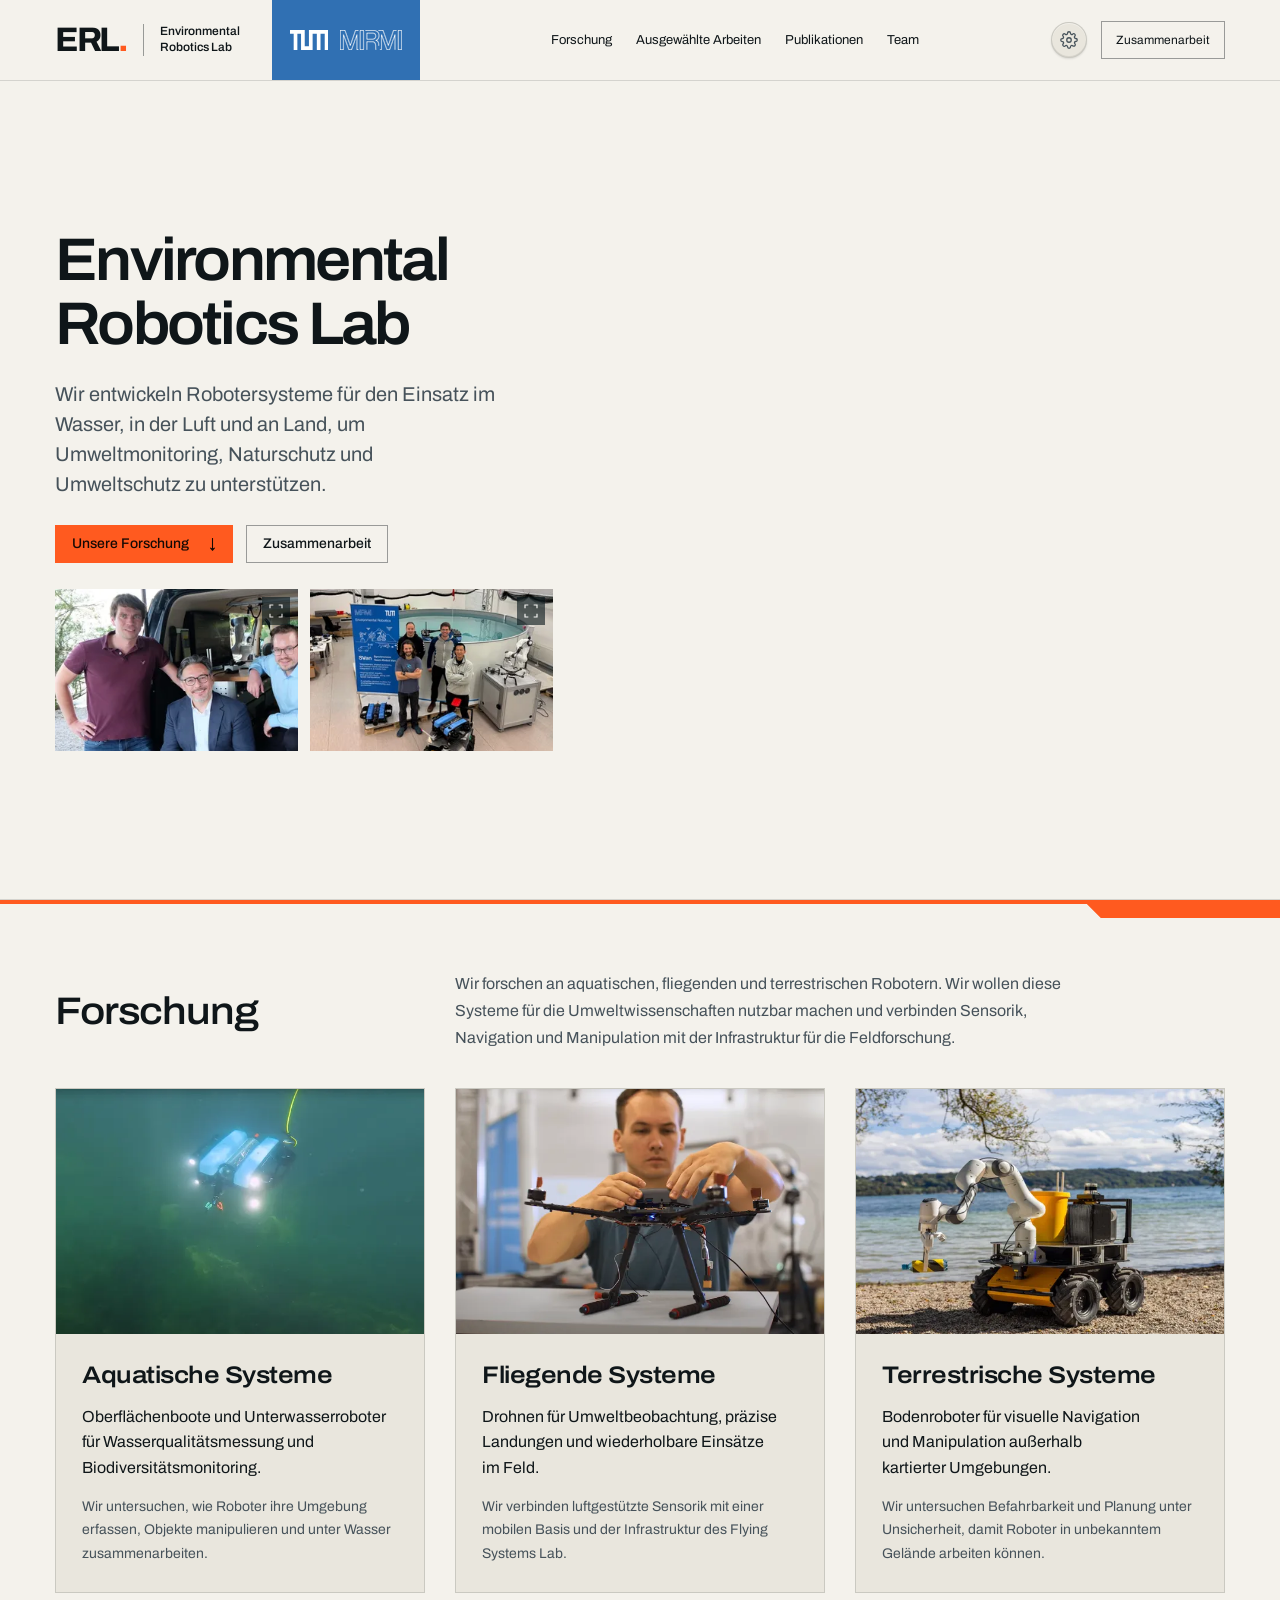
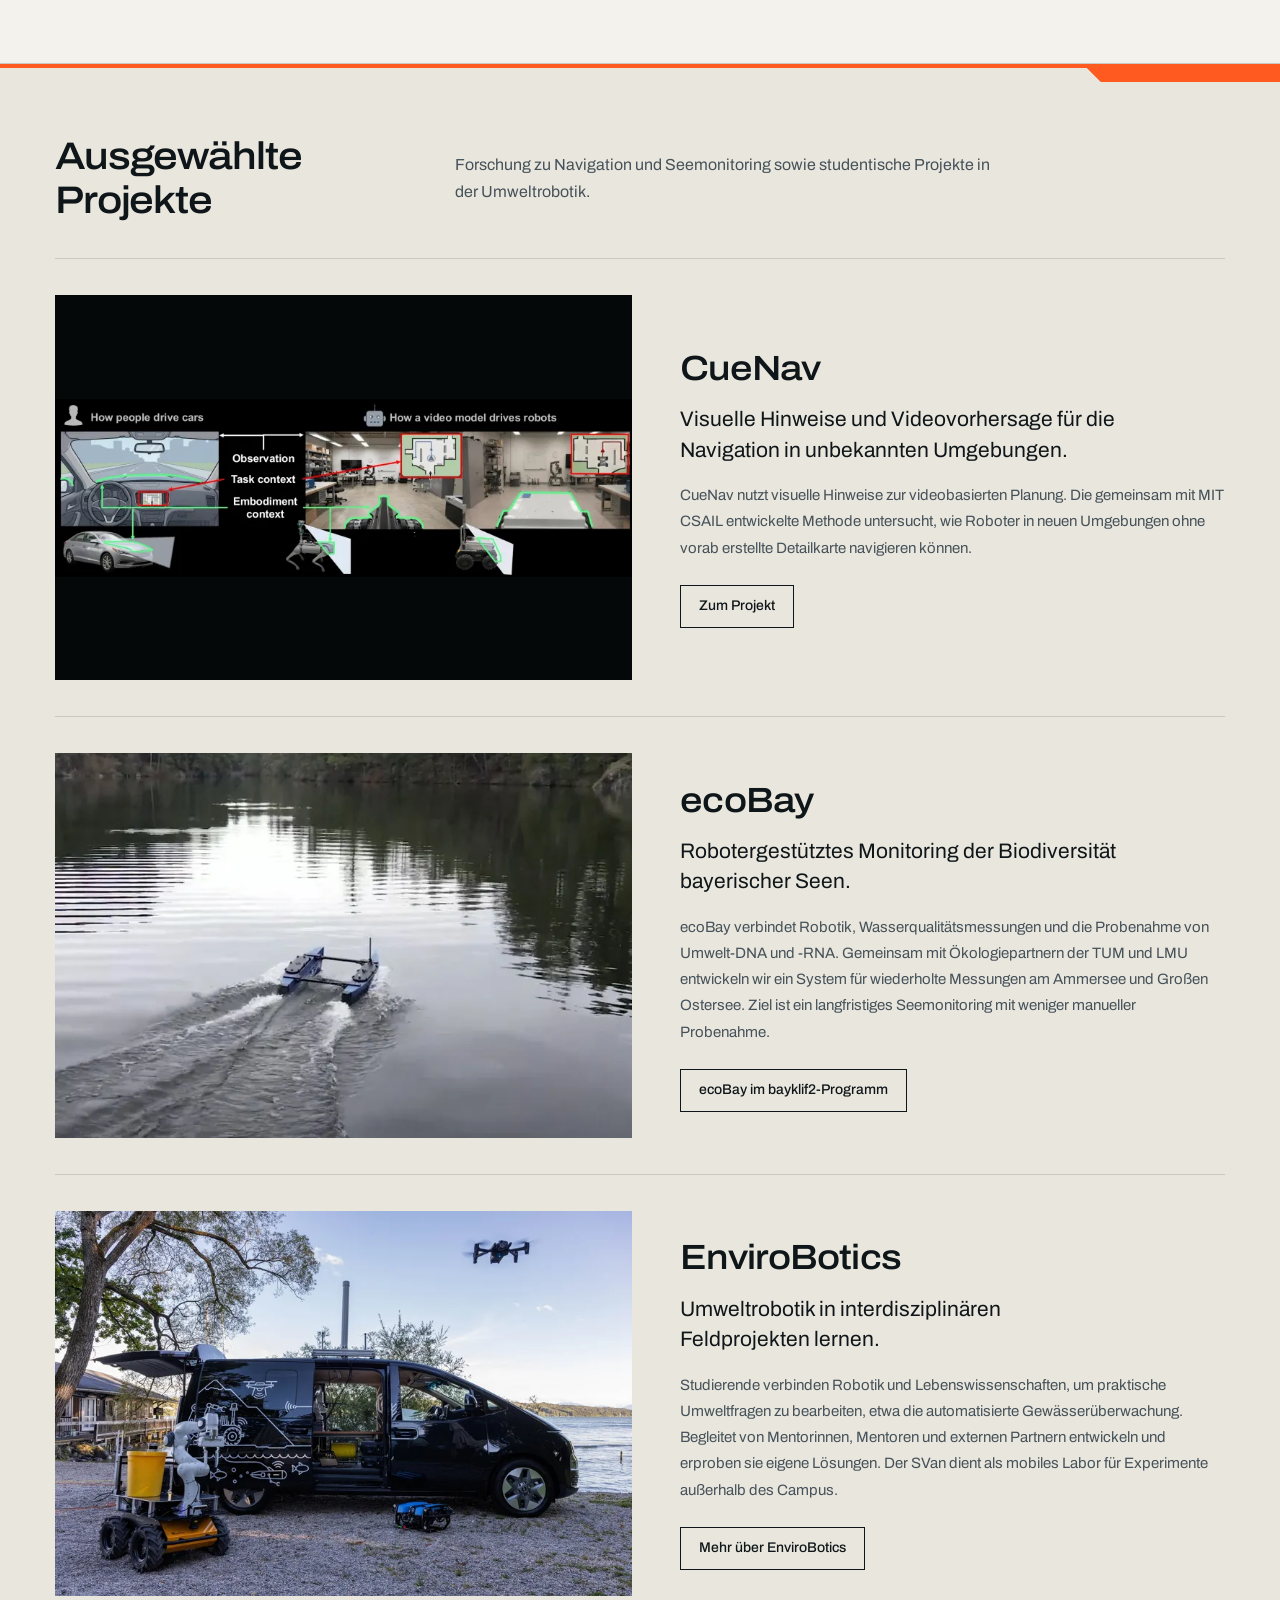
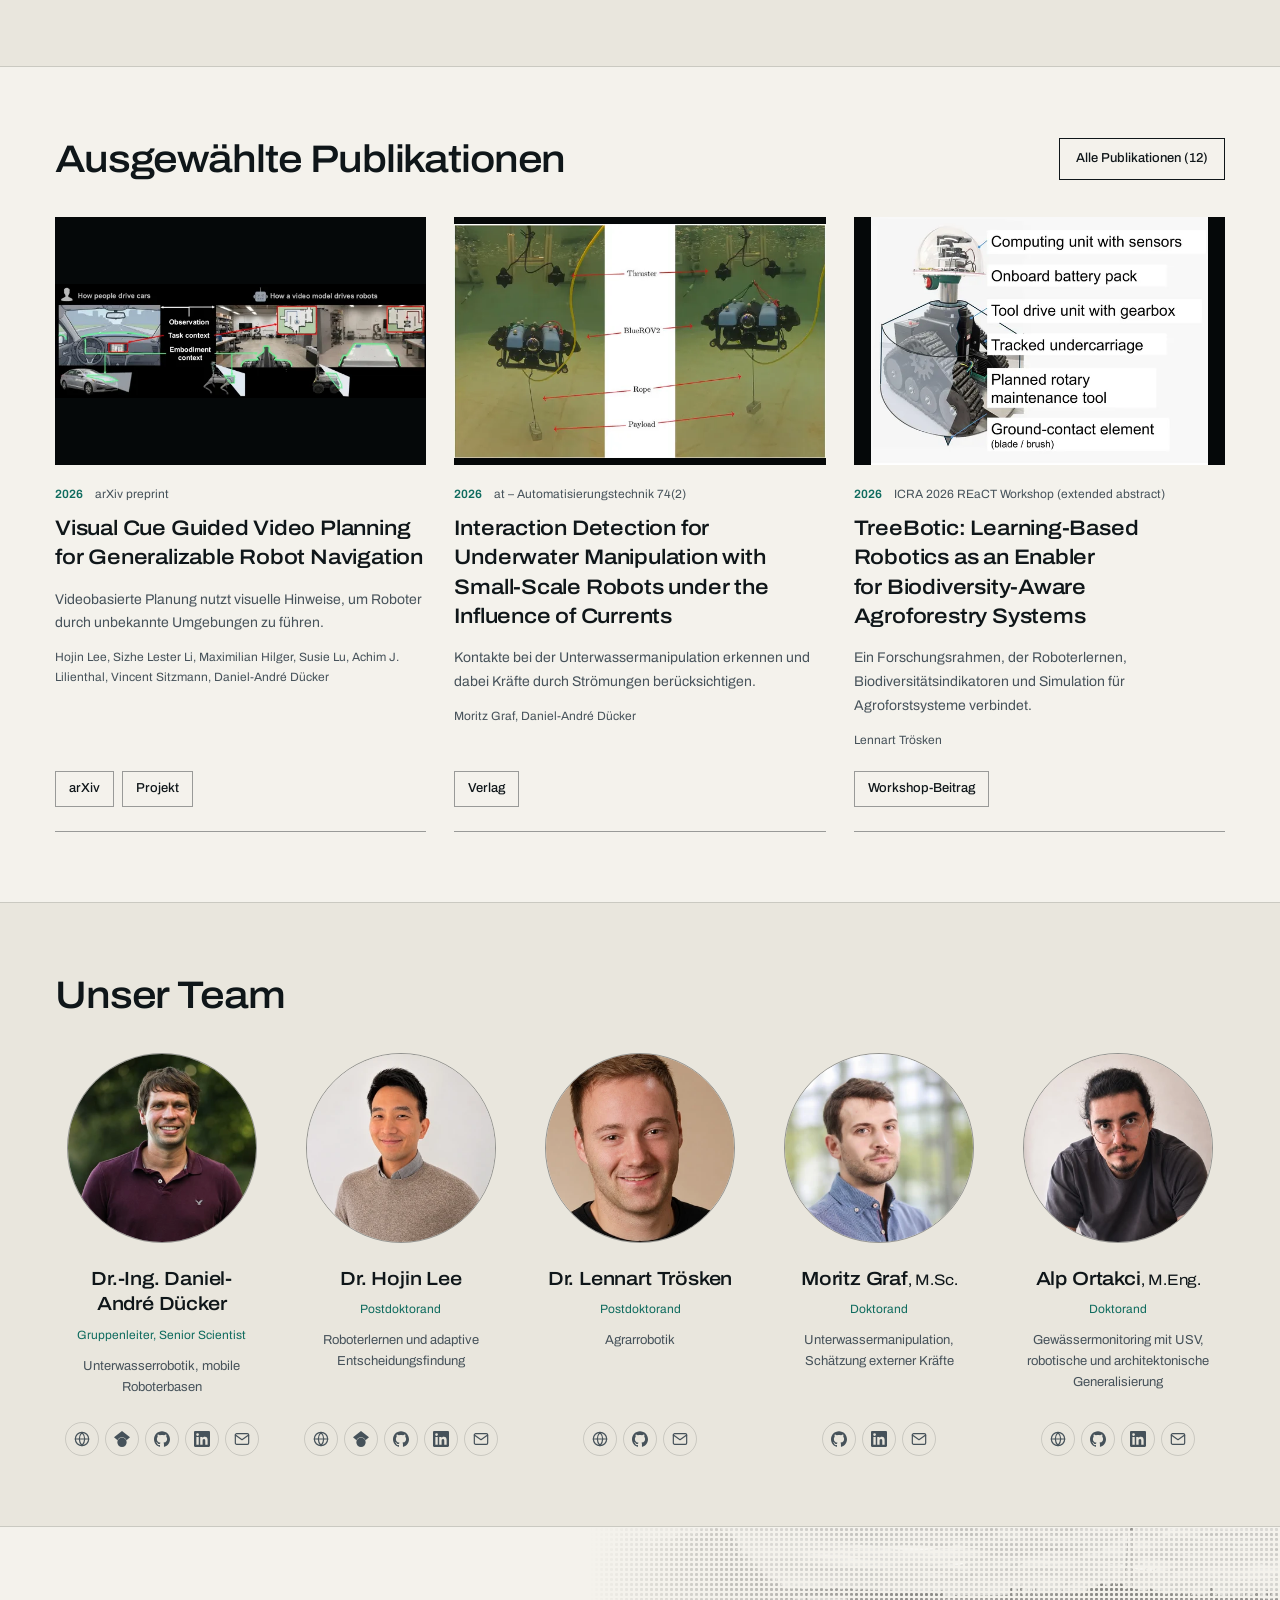
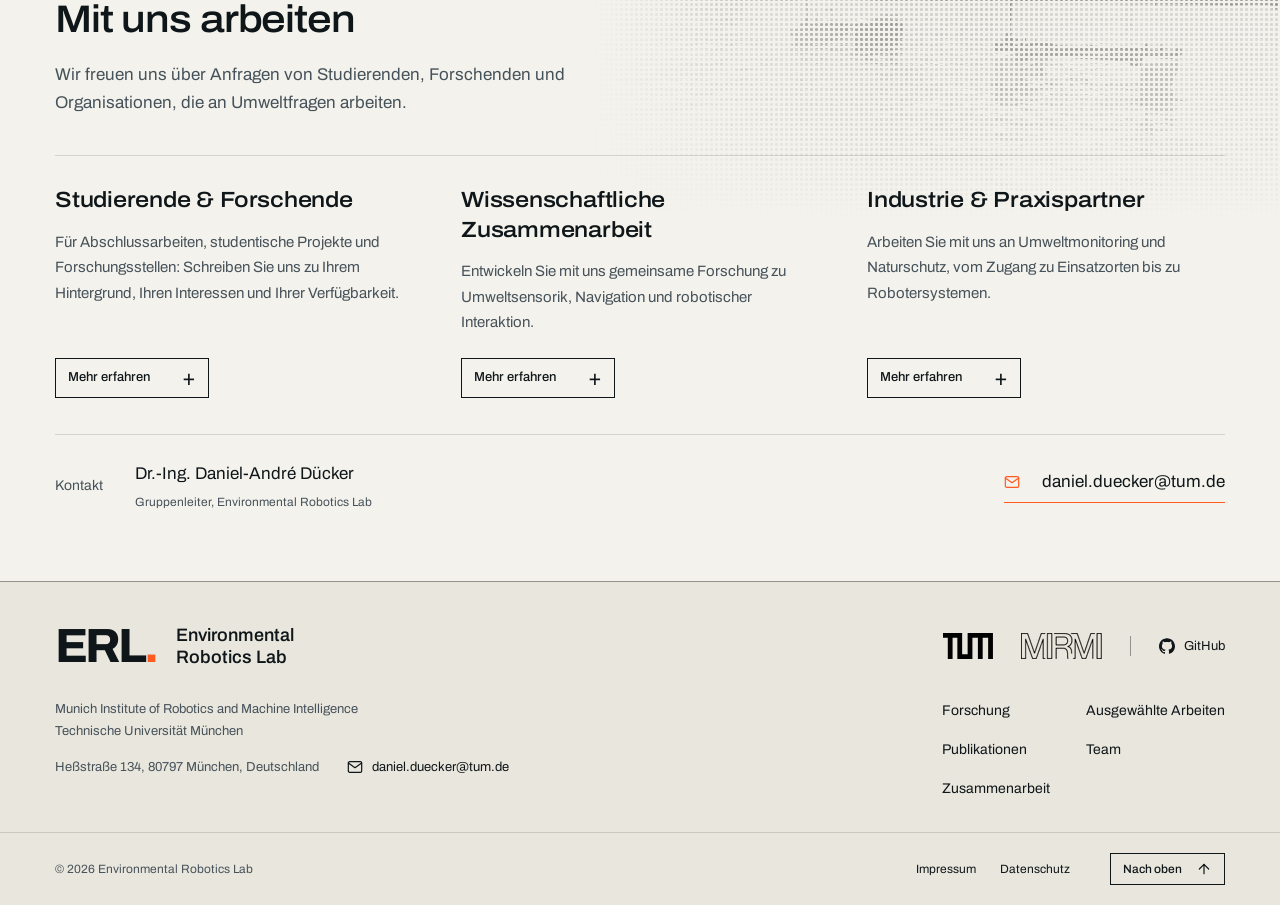
==== commit 0a0fdf70: "Smooth photo reel and add sharing preview" ====
--- a/de/index.html
+++ b/de/index.html
@@ -1,4 +1,4 @@
-<!DOCTYPE html><html lang="de"><head><meta charset="utf-8"><meta name="viewport" content="width=device-width, initial-scale=1"><meta name="color-scheme" content="light dark"><title>Environmental Robotics Lab at TUM</title><meta name="description" content="Wir entwickeln Robotersysteme für den Einsatz im Wasser, in der Luft und an Land, um Umweltmonitoring, Naturschutz und Umweltschutz zu unterstützen."><meta property="og:title" content="Environmental Robotics Lab at TUM"><meta property="og:description" content="Wir entwickeln Robotersysteme für den Einsatz im Wasser, in der Luft und an Land, um Umweltmonitoring, Naturschutz und Umweltschutz zu unterstützen."><meta property="og:type" content="website"><meta property="og:url" content="https://environmentalroboticslab.org/de/"><meta property="og:locale" content="de_DE"><link rel="canonical" href="https://environmentalroboticslab.org/de/"><link rel="alternate" hreflang="en" href="https://environmentalroboticslab.org/"><link rel="alternate" hreflang="de" href="https://environmentalroboticslab.org/de/"><link rel="alternate" hreflang="x-default" href="https://environmentalroboticslab.org/"><link rel="icon" href="/favicon.svg" type="image/svg+xml"><script>
+<!DOCTYPE html><html lang="de"><head><meta charset="utf-8"><meta name="viewport" content="width=device-width, initial-scale=1"><meta name="color-scheme" content="light dark"><title>Environmental Robotics Lab at TUM</title><meta name="description" content="Wir entwickeln Robotersysteme für den Einsatz im Wasser, in der Luft und an Land, um Umweltmonitoring, Naturschutz und Umweltschutz zu unterstützen."><meta property="og:title" content="Environmental Robotics Lab at TUM"><meta property="og:description" content="Wir entwickeln Robotersysteme für den Einsatz im Wasser, in der Luft und an Land, um Umweltmonitoring, Naturschutz und Umweltschutz zu unterstützen."><meta property="og:type" content="website"><meta property="og:site_name" content="Environmental Robotics Lab"><meta property="og:image" content="https://environmentalroboticslab.org/social/erl-preview.png"><meta property="og:image:secure_url" content="https://environmentalroboticslab.org/social/erl-preview.png"><meta property="og:image:type" content="image/png"><meta property="og:image:width" content="1200"><meta property="og:image:height" content="630"><meta property="og:image:alt" content="Environmental Robotics Lab mit mobilem Labor sowie Boden- und Unterwasserrobotern am See."><meta name="twitter:card" content="summary_large_image"><meta name="twitter:title" content="Environmental Robotics Lab at TUM"><meta name="twitter:description" content="Wir entwickeln Robotersysteme für den Einsatz im Wasser, in der Luft und an Land, um Umweltmonitoring, Naturschutz und Umweltschutz zu unterstützen."><meta name="twitter:image" content="https://environmentalroboticslab.org/social/erl-preview.png"><meta name="twitter:image:alt" content="Environmental Robotics Lab mit mobilem Labor sowie Boden- und Unterwasserrobotern am See."><meta property="og:url" content="https://environmentalroboticslab.org/de/"><meta property="og:locale" content="de_DE"><link rel="canonical" href="https://environmentalroboticslab.org/de/"><link rel="alternate" hreflang="en" href="https://environmentalroboticslab.org/"><link rel="alternate" hreflang="de" href="https://environmentalroboticslab.org/de/"><link rel="alternate" hreflang="x-default" href="https://environmentalroboticslab.org/"><link rel="icon" href="/favicon.svg" type="image/svg+xml"><script>
       (() => {
         let theme = matchMedia('(prefers-color-scheme: dark)').matches ? 'dark' : 'light';
         let motion = 'auto';
@@ -11,11 +11,11 @@
         document.documentElement.dataset.motionChoice = motion;
         document.documentElement.dataset.motion = motion === 'auto' ? (matchMedia('(prefers-reduced-motion: reduce)').matches ? 'reduce' : 'full') : motion;
       })();
-    </script><link rel="stylesheet" href="/_astro/Layout.DDn3jJkL.css"><link rel="stylesheet" href="/_astro/index.ygDjmj-7.css"></head><body class="placeholder-site" id="page-top"><a class="skip" href="#main">Zum Inhalt springen</a><header class="site-header"><div class="shell header-row"><a class="brand" href="/de/" aria-label="Environmental Robotics Lab an der TUM"><span class="brand-mark">ERL<span aria-hidden="true">.</span></span><span class="brand-name">Environmental<br>Robotics Lab</span></a><div class="institution-marks"><a href="https://www.tum.de/en/" aria-label="Technical University of Munich"><svg xmlns:dc="http://purl.org/dc/elements/1.1/" xmlns:cc="http://creativecommons.org/ns#" xmlns:rdf="http://www.w3.org/1999/02/22-rdf-syntax-ns#" xmlns:svg="http://www.w3.org/2000/svg" xmlns:sodipodi="http://sodipodi.sourceforge.net/DTD/sodipodi-0.dtd" xmlns:inkscape="http://www.inkscape.org/namespaces/inkscape" id="Ebene_1" x="0px" y="0px" width="408.16" height="212.46684" viewBox="-16.014 -31 408.16 212.46684" enable-background="new -16.014 -31 149 114" xml:space="preserve" sodipodi:docname="TUM_Web_Logo_blau.svg" inkscape:version="1.0.1 (3bc2e813f5, 2020-09-07)" class="institution-mark"><metadata id="metadata13"><rdf:RDF><cc:Work rdf:about=""><dc:format>image/svg+xml</dc:format><dc:type rdf:resource="http://purl.org/dc/dcmitype/StillImage" /><dc:title>TUM_Web_Logo_blau</dc:title></cc:Work></rdf:RDF></metadata><defs id="defs11" /><sodipodi:namedview pagecolor="#ffffff" bordercolor="#666666" borderopacity="1" objecttolerance="10" gridtolerance="10" guidetolerance="10" inkscape:pageopacity="0" inkscape:pageshadow="2" inkscape:window-width="1920" inkscape:window-height="986" id="namedview9" showgrid="false" fit-margin-top="0" fit-margin-left="0" fit-margin-right="0" fit-margin-bottom="0" inkscape:zoom="1.754386" inkscape:cx="124.61021" inkscape:cy="115.2546" inkscape:window-x="-11" inkscape:window-y="-11" inkscape:window-maximized="1" inkscape:current-layer="Ebene_1" />
+    </script><link rel="stylesheet" href="/_astro/Layout.DDn3jJkL.css"><link rel="stylesheet" href="/_astro/index.DlbPDmZX.css"></head><body class="placeholder-site" id="page-top"><a class="skip" href="#main">Zum Inhalt springen</a><header class="site-header"><div class="shell header-row"><a class="brand" href="/de/" aria-label="Environmental Robotics Lab an der TUM"><span class="brand-mark">ERL<span aria-hidden="true">.</span></span><span class="brand-name">Environmental<br>Robotics Lab</span></a><div class="institution-marks"><a href="https://www.tum.de/en/" aria-label="Technical University of Munich"><svg xmlns:dc="http://purl.org/dc/elements/1.1/" xmlns:cc="http://creativecommons.org/ns#" xmlns:rdf="http://www.w3.org/1999/02/22-rdf-syntax-ns#" xmlns:svg="http://www.w3.org/2000/svg" xmlns:sodipodi="http://sodipodi.sourceforge.net/DTD/sodipodi-0.dtd" xmlns:inkscape="http://www.inkscape.org/namespaces/inkscape" id="Ebene_1" x="0px" y="0px" width="408.16" height="212.46684" viewBox="-16.014 -31 408.16 212.46684" enable-background="new -16.014 -31 149 114" xml:space="preserve" sodipodi:docname="TUM_Web_Logo_blau.svg" inkscape:version="1.0.1 (3bc2e813f5, 2020-09-07)" class="institution-mark"><metadata id="metadata13"><rdf:RDF><cc:Work rdf:about=""><dc:format>image/svg+xml</dc:format><dc:type rdf:resource="http://purl.org/dc/dcmitype/StillImage" /><dc:title>TUM_Web_Logo_blau</dc:title></cc:Work></rdf:RDF></metadata><defs id="defs11" /><sodipodi:namedview pagecolor="#ffffff" bordercolor="#666666" borderopacity="1" objecttolerance="10" gridtolerance="10" guidetolerance="10" inkscape:pageopacity="0" inkscape:pageshadow="2" inkscape:window-width="1920" inkscape:window-height="986" id="namedview9" showgrid="false" fit-margin-top="0" fit-margin-left="0" fit-margin-right="0" fit-margin-bottom="0" inkscape:zoom="1.754386" inkscape:cx="124.61021" inkscape:cy="115.2546" inkscape:window-x="-11" inkscape:window-y="-11" inkscape:window-maximized="1" inkscape:current-layer="Ebene_1" />
 <title id="title2">TUM_Web_Logo_blau</title>
 <desc id="desc4">TUM</desc>
 <path fill="#3070b3" d="m 140.54052,-31 v 173.32822 h 44.72985 V -31 H 392.146 V 181.46685 H 353.00738 V 8.138629 H 308.2775 V 181.46685 H 269.13887 V 8.138629 H 224.40902 V 181.46685 H 101.4019 V 8.138629 H 62.26327 V 181.46685 H 23.12462 V 8.138629 H -16.014 V -31 Z" id="path6" style="stroke-width:5.59123" />
-</svg></a><a href="https://www.mirmi.tum.de/en/mirmi/" aria-label="Munich Institute of Robotics and Machine Intelligence"><img src="/_astro/mirmi.BAgoNZDB_Z1UIhLS.webp" srcset="/_astro/mirmi.BAgoNZDB_Z1UIhLS.webp 1x, /_astro/mirmi.BAgoNZDB_12aJum.webp 2x, /_astro/mirmi.BAgoNZDB_1ezzxe.webp 3x" alt="MIRMI" loading="lazy" decoding="async" width="62" height="20" class="institution-mark"></a></div><nav class="desktop-nav" aria-label="Hauptnavigation"><a href="/de/#research">Forschung</a><a href="/de/#work">Ausgewählte Arbeiten</a><a href="/de/publications/">Publikationen</a><a href="/de/#people">Team</a></nav><div class="header-tools"><details class="opt" data-options data-astro-cid-2rwairet><summary aria-label="Sprache, Farbschema und Bewegung" title="Sprache, Farbschema und Bewegung" data-astro-cid-2rwairet><svg class="opt__icon" width="18" height="18" viewBox="0 0 24 24" aria-hidden="true" fill="none" stroke="currentColor" stroke-width="1.7" stroke-linecap="round" stroke-linejoin="round" data-astro-cid-2rwairet><circle cx="12" cy="12" r="3" data-astro-cid-2rwairet></circle><path d="M19.4 15a1.65 1.65 0 0 0 .33 1.82l.06.06a2 2 0 1 1-2.83 2.83l-.06-.06a1.65 1.65 0 0 0-1.82-.33 1.65 1.65 0 0 0-1 1.51V21a2 2 0 1 1-4 0v-.09a1.65 1.65 0 0 0-1.08-1.51 1.65 1.65 0 0 0-1.82.33l-.06.06a2 2 0 1 1-2.83-2.83l.06-.06a1.65 1.65 0 0 0 .33-1.82 1.65 1.65 0 0 0-1.51-1H3a2 2 0 1 1 0-4h.09A1.65 1.65 0 0 0 4.6 9a1.65 1.65 0 0 0-.33-1.82l-.06-.06a2 2 0 1 1 2.83-2.83l.06.06a1.65 1.65 0 0 0 1.82.33H9a1.65 1.65 0 0 0 1-1.51V3a2 2 0 1 1 4 0v.09a1.65 1.65 0 0 0 1 1.51 1.65 1.65 0 0 0 1.82-.33l.06-.06a2 2 0 1 1 2.83 2.83l-.06.06a1.65 1.65 0 0 0-.33 1.82V9a1.65 1.65 0 0 0 1.51 1H21a2 2 0 1 1 0 4h-.09a1.65 1.65 0 0 0-1.51 1z" data-astro-cid-2rwairet></path></svg></summary><div class="opt__panel" data-astro-cid-2rwairet><p class="label" data-astro-cid-2rwairet>Sprache</p><div class="opt__row" role="group" aria-label="Sprache" data-astro-cid-2rwairet><a class="opt__choice opt__language" href="/" data-language-path="/" hreflang="en" lang="en" data-astro-cid-2rwairet><span data-astro-cid-2rwairet>English</span></a><a class="opt__choice opt__language" href="/de/" data-language-path="/de/" hreflang="de" lang="de" aria-current="true" data-astro-cid-2rwairet><span data-astro-cid-2rwairet>Deutsch</span><svg width="12" height="12" viewBox="0 0 16 16" fill="none" stroke="currentColor" stroke-width="1.8" aria-hidden="true" data-astro-cid-2rwairet><path d="m3 8 3 3 7-7" data-astro-cid-2rwairet></path></svg></a></div><p class="label" data-astro-cid-2rwairet>Farbschema</p><div class="opt__row" role="group" data-astro-cid-2rwairet><button type="button" class="opt__choice" data-theme-set="light" data-astro-cid-2rwairet>Hell</button><button type="button" class="opt__choice" data-theme-set="dark" data-astro-cid-2rwairet>Dunkel</button></div><p class="label" data-astro-cid-2rwairet>Bewegung</p><div class="opt__row opt__row--3" role="group" data-astro-cid-2rwairet><button type="button" class="opt__choice" data-motion-set="auto" data-astro-cid-2rwairet>Auto</button><button type="button" class="opt__choice" data-motion-set="full" data-astro-cid-2rwairet>An</button><button type="button" class="opt__choice" data-motion-set="reduce" data-astro-cid-2rwairet>Aus</button></div></div></details><script type="module">var e=()=>{document.querySelectorAll(`[data-language-path]`).forEach(e=>{e.href=`${e.dataset.languagePath}${location.search}${location.hash}`})};e(),window.addEventListener(`hashchange`,e),window.addEventListener(`popstate`,e);var t=document.documentElement,n=document.querySelectorAll(`[data-theme-set]`),r=()=>n.forEach(e=>e.setAttribute(`aria-current`,String(e.dataset.themeSet===t.dataset.theme)));n.forEach(e=>e.addEventListener(`click`,()=>{let n=e.dataset.themeSet===`dark`?`dark`:`light`;t.dataset.theme=n;try{localStorage.setItem(`theme`,n)}catch{}window.dispatchEvent(new CustomEvent(`themechange`,{detail:n})),r()})),r();var i=document.querySelectorAll(`[data-motion-set]`),a=()=>{try{return localStorage.getItem(`motion`)??`auto`}catch{return`auto`}},o=()=>{let e=a();i.forEach(t=>t.setAttribute(`aria-current`,String(t.dataset.motionSet===e)))};i.forEach(e=>e.addEventListener(`click`,()=>{let n=e.dataset.motionSet??`auto`;try{n===`auto`?localStorage.removeItem(`motion`):localStorage.setItem(`motion`,n)}catch{}let r=matchMedia(`(prefers-reduced-motion: reduce)`).matches?`reduce`:`full`;t.dataset.motionChoice=n,t.dataset.motion=n===`auto`?r:n,window.dispatchEvent(new CustomEvent(`motionchange`,{detail:t.dataset.motion})),o()})),o(),document.querySelectorAll(`[data-options]`).forEach(e=>{document.addEventListener(`click`,t=>{e.open&&!e.contains(t.target)&&(e.open=!1)}),e.addEventListener(`keydown`,t=>{t.key===`Escape`&&(e.open=!1,e.querySelector(`summary`)?.focus())})});</script><a class="header-contact" href="/de/#contact">Zusammenarbeit</a><details class="mobile-menu"><summary>Menü<span aria-hidden="true">+</span></summary><nav aria-label="Mobile Navigation"><a href="/de/#research">Forschung</a><a href="/de/#work">Ausgewählte Arbeiten</a><a href="/de/publications/">Publikationen</a><a href="/de/#people">Team</a><a href="/de/#contact">Zusammenarbeit</a></nav></details></div></div></header><main id="main"><section class="intro" aria-labelledby="lab-title"><div class="intro-scene"><style>astro-island,astro-slot,astro-static-slot{display:contents}</style><script>(function(){let e=async e=>{await(await e())()};(self.Astro||(self.Astro={})).only=e,window.dispatchEvent(new Event(`astro:only`))})();</script><script>(function(){function e(t){"@babel/helpers - typeof";return e=typeof Symbol==`function`&&typeof Symbol.iterator==`symbol`?function(e){return typeof e}:function(e){return e&&typeof Symbol==`function`&&e.constructor===Symbol&&e!==Symbol.prototype?`symbol`:typeof e},e(t)}function t(t,n){if(e(t)!=`object`||!t)return t;var r=t[Symbol.toPrimitive];if(r!==void 0){var i=r.call(t,n||`default`);if(e(i)!=`object`)return i;throw TypeError(`@@toPrimitive must return a primitive value.`)}return(n===`string`?String:Number)(t)}function n(n){var r=t(n,`string`);return e(r)==`symbol`?r:r+``}function r(e,t,r){return(t=n(t))in e?Object.defineProperty(e,t,{value:r,enumerable:!0,configurable:!0,writable:!0}):e[t]=r,e}let i=/* @__PURE__ */ new Set([`__proto__`,`constructor`,`prototype`]);{let e={0:e=>a(e),1:e=>n(e),2:e=>new RegExp(e),3:e=>new Date(e),4:e=>new Map(n(e)),5:e=>new Set(n(e)),6:e=>BigInt(e),7:e=>new URL(e),8:e=>new Uint8Array(e),9:e=>new Uint16Array(e),10:e=>new Uint32Array(e),11:e=>1/0*e},t=t=>{let[n,r]=t;return n in e?e[n](r):void 0},n=e=>e.map(t),a=e=>typeof e!=`object`||!e?e:Object.fromEntries(Object.entries(e).map(([e,n])=>[e,t(n)]));class o extends HTMLElement{constructor(...e){super(...e),r(this,`Component`,void 0),r(this,`hydrator`,void 0),r(this,`hydrate`,async()=>{var e;if(!this.hydrator||!this.isConnected)return;let t=(e=this.parentElement)==null?void 0:e.closest(`astro-island[ssr]`);if(t){t.addEventListener(`astro:hydrate`,this.hydrate,{once:!0});return}let n=this.querySelectorAll(`astro-slot`),r={},i=this.querySelectorAll(`template[data-astro-template]`);for(let e of i){let t=e.closest(this.tagName);t!=null&&t.isSameNode(this)&&(r[e.getAttribute(`data-astro-template`)||`default`]=e.innerHTML,e.remove())}for(let e of n){let t=e.closest(this.tagName);t!=null&&t.isSameNode(this)&&(r[e.getAttribute(`name`)||`default`]=e.innerHTML)}let o;try{o=this.hasAttribute(`props`)?a(JSON.parse(this.getAttribute(`props`))):{}}catch(e){let t=this.getAttribute(`component-url`)||`<unknown>`,n=this.getAttribute(`component-export`);throw n&&(t+=` (export ${n})`),console.error(`[hydrate] Error parsing props for component ${t}`,this.getAttribute(`props`),e),e}await this.hydrator(this)(this.Component,o,r,{client:this.getAttribute(`client`)}),this.removeAttribute(`ssr`),this.dispatchEvent(new CustomEvent(`astro:hydrate`))}),r(this,`unmount`,()=>{this.isConnected||this.dispatchEvent(new CustomEvent(`astro:unmount`))})}disconnectedCallback(){document.removeEventListener(`astro:after-swap`,this.unmount),document.addEventListener(`astro:after-swap`,this.unmount,{once:!0})}connectedCallback(){if(!this.hasAttribute(`await-children`)||document.readyState===`interactive`||document.readyState===`complete`)this.childrenConnectedCallback();else{let e=()=>{document.removeEventListener(`DOMContentLoaded`,e),t.disconnect(),this.childrenConnectedCallback()},t=new MutationObserver(()=>{var t;((t=this.lastChild)==null?void 0:t.nodeType)===Node.COMMENT_NODE&&this.lastChild.nodeValue===`astro:end`&&(this.lastChild.remove(),e())});t.observe(this,{childList:!0}),document.addEventListener(`DOMContentLoaded`,e)}}async childrenConnectedCallback(){let e=this.getAttribute(`before-hydration-url`);e&&await import(e),this.start()}getRetryImportUrl(e){let t=new URL(e,document.baseURI);return t.searchParams.set(`astro-retry`,Date.now().toString()),t.toString()}async importWithRetry(e){try{return await import(e)}catch(t){return await new Promise(e=>setTimeout(e,1e3)),import(this.getRetryImportUrl(e))}}handleHydrationError(e){let t=this.getAttribute(`component-url`),n=new CustomEvent(`astro:hydration-error`,{cancelable:!0,bubbles:!0,composed:!0,detail:{error:e,componentUrl:t}});this.dispatchEvent(n)&&console.error(`[astro-island] Error hydrating ${t}`,e)}async start(){let e=JSON.parse(this.getAttribute(`opts`)),t=this.getAttribute(`client`);if(Astro[t]===void 0)window.addEventListener(`astro:${t}`,()=>this.start(),{once:!0});else try{await Astro[t](async()=>{let e=this.getAttribute(`renderer-url`);try{let[t,{default:n}]=await Promise.all([this.importWithRetry(this.getAttribute(`component-url`)),e?this.importWithRetry(e):Promise.resolve({default:()=>()=>{}})]),r=this.getAttribute(`component-export`)||`default`;if(r.includes(`.`)){this.Component=t;for(let e of r.split(`.`)){if(i.has(e)||!this.Component||typeof this.Component!=`object`&&typeof this.Component!=`function`||!Object.hasOwn(this.Component,e))throw Error(`Invalid component export path: ${r}`);this.Component=this.Component[e]}}else{if(i.has(r))throw Error(`Invalid component export path: ${r}`);this.Component=t[r]}return this.hydrator=n,this.hydrate}catch(e){return this.handleHydrationError(e),()=>{}}},e,this)}catch(e){this.handleHydrationError(e)}}attributeChangedCallback(){this.hydrate()}}r(o,`observedAttributes`,[`props`]),customElements.get(`astro-island`)||customElements.define(`astro-island`,o)}})();</script><astro-island uid="2902uR" component-url="/_astro/HeroMount.B9nY-7yD.js" component-export="default" renderer-url="/_astro/client.DCgYMWuJ.js" props="{&quot;lang&quot;:[0,&quot;de&quot;],&quot;enabledScenes&quot;:[1,[[0,&quot;blueboat&quot;],[0,&quot;bluerov2&quot;],[0,&quot;drone&quot;]]]}" ssr client="only" opts="{&quot;name&quot;:&quot;HeroMount&quot;,&quot;value&quot;:&quot;react&quot;}"></astro-island></div><div class="shell intro-grid"><div class="intro-copy" data-hero-card><h1 id="lab-title">Environmental<br>Robotics Lab</h1><p class="intro-mission">Wir entwickeln Robotersysteme für den Einsatz im Wasser, in der Luft und an Land, um Umweltmonitoring, Naturschutz und Umweltschutz zu unterstützen.</p><div class="intro-actions"><a class="btn btn--signal" href="#research">Unsere Forschung<span aria-hidden="true">↓</span></a><a class="btn intro-contact" href="#contact">Zusammenarbeit</a></div><div class="intro-photos"><div class="photo-reel" data-reel data-astro-cid-y2kjb6ib><div class="photo-reel__viewport" tabindex="0" role="region" aria-label="Bilder aus dem Labor und dem Feldeinsatz" data-reel-viewport data-astro-cid-y2kjb6ib><div class="photo-reel__track" data-astro-cid-y2kjb6ib><div class="photo-reel__set" data-astro-cid-y2kjb6ib><figure class="photo-reel__frame" data-frame="svan-starnberg" data-astro-cid-y2kjb6ib><button class="photo-reel__open" type="button" data-photo-index="0" data-photo-full="/_astro/svan-starnberg.BFFXSBiD_Z103Bqs.webp" data-photo-caption="Vorstellung des SVan am Starnberger See" data-photo-credit="MIRMI" aria-label="Foto vergrößern: Vorstellung des SVan am Starnberger See" data-astro-cid-y2kjb6ib><picture data-astro-cid-y2kjb6ib="true"><source srcset="/_astro/svan-starnberg.BFFXSBiD_hq3xD.webp 320w, /_astro/svan-starnberg.BFFXSBiD_Z1CQUdt.webp 560w, /_astro/svan-starnberg.BFFXSBiD_Z22VrOw.webp 800w" type="image/webp" sizes="(min-width: 681px) 250px, 45vw"><img src="/_astro/svan-starnberg.BFFXSBiD_1lDxX.jpg" srcset="/_astro/svan-starnberg.BFFXSBiD_Z26AF2K.jpg 320w, /_astro/svan-starnberg.BFFXSBiD_13iu04.jpg 560w, /_astro/svan-starnberg.BFFXSBiD_DdWo1.jpg 800w" alt="Vorstellung des SVan am Starnberger See" sizes="(min-width: 681px) 250px, 45vw" loading="eager" data-astro-cid-y2kjb6ib="true" decoding="async" width="840" height="560"></picture><span class="photo-reel__expand" aria-hidden="true" data-astro-cid-y2kjb6ib><svg viewBox="0 0 24 24" width="16" height="16" fill="none" stroke="currentColor" stroke-width="1.8" data-astro-cid-y2kjb6ib><path d="M8 3H3v5m13-5h5v5M3 16v5h5m13-5v5h-5" data-astro-cid-y2kjb6ib></path></svg></span></button><figcaption data-astro-cid-y2kjb6ib>Vorstellung des SVan am Starnberger See<span data-astro-cid-y2kjb6ib>&copy; MIRMI</span></figcaption></figure><figure class="photo-reel__frame photo-reel__frame--group" data-frame="erl-group-2025" data-astro-cid-y2kjb6ib><button class="photo-reel__open" type="button" data-photo-index="1" data-photo-full="/_astro/team-lab.Znet0iZP_Z2oK2S5.webp" data-photo-caption="Im Environmental Robotics Lab, 2025" data-photo-credit aria-label="Foto vergrößern: Im Environmental Robotics Lab, 2025" data-astro-cid-y2kjb6ib><picture data-astro-cid-y2kjb6ib="true"><source srcset="/_astro/team-lab.Znet0iZP_Z8wGIw.webp 320w, /_astro/team-lab.Znet0iZP_Z1al8nY.webp 560w, /_astro/team-lab.Znet0iZP_1NRJ8I.webp 800w" type="image/webp" sizes="(min-width: 681px) 250px, 45vw"><img src="/_astro/team-lab.Znet0iZP_1242o0.jpg" srcset="/_astro/team-lab.Znet0iZP_26DYDF.jpg 320w, /_astro/team-lab.Znet0iZP_14PxYd.jpg 560w, /_astro/team-lab.Znet0iZP_l2fsJ.jpg 800w" alt="Im Environmental Robotics Lab, 2025" sizes="(min-width: 681px) 250px, 45vw" loading="eager" data-astro-cid-y2kjb6ib="true" decoding="async" width="1600" height="2133"></picture><span class="photo-reel__expand" aria-hidden="true" data-astro-cid-y2kjb6ib><svg viewBox="0 0 24 24" width="16" height="16" fill="none" stroke="currentColor" stroke-width="1.8" data-astro-cid-y2kjb6ib><path d="M8 3H3v5m13-5h5v5M3 16v5h5m13-5v5h-5" data-astro-cid-y2kjb6ib></path></svg></span></button><figcaption data-astro-cid-y2kjb6ib>Im Environmental Robotics Lab, 2025</figcaption></figure><figure class="photo-reel__frame" data-frame="svan-team" data-astro-cid-y2kjb6ib><button class="photo-reel__open" type="button" data-photo-index="2" data-photo-full="/_astro/svan-team.ByA7DaCm_ZsvGXE.webp" data-photo-caption="Der SVan mit Luft-, Boden- und Unterwasserrobotern" data-photo-credit aria-label="Foto vergrößern: Der SVan mit Luft-, Boden- und Unterwasserrobotern" data-astro-cid-y2kjb6ib><picture data-astro-cid-y2kjb6ib="true"><source srcset="/_astro/svan-team.ByA7DaCm_Z1xKvhz.webp 320w, /_astro/svan-team.ByA7DaCm_Z19W3gS.webp 560w, /_astro/svan-team.ByA7DaCm_Z24p6s9.webp 800w" type="image/webp" sizes="(min-width: 681px) 250px, 45vw"><img src="/_astro/svan-team.ByA7DaCm_Zgq2wm.jpg" srcset="/_astro/svan-team.ByA7DaCm_23A8Qn.jpg 320w, /_astro/svan-team.ByA7DaCm_2roAR4.jpg 560w, /_astro/svan-team.ByA7DaCm_1wVxFN.jpg 800w" alt="Der SVan mit Luft-, Boden- und Unterwasserrobotern" sizes="(min-width: 681px) 250px, 45vw" loading="eager" data-astro-cid-y2kjb6ib="true" decoding="async" width="2000" height="1334"></picture><span class="photo-reel__expand" aria-hidden="true" data-astro-cid-y2kjb6ib><svg viewBox="0 0 24 24" width="16" height="16" fill="none" stroke="currentColor" stroke-width="1.8" data-astro-cid-y2kjb6ib><path d="M8 3H3v5m13-5h5v5M3 16v5h5m13-5v5h-5" data-astro-cid-y2kjb6ib></path></svg></span></button><figcaption data-astro-cid-y2kjb6ib>Der SVan mit Luft-, Boden- und Unterwasserrobotern</figcaption></figure><figure class="photo-reel__frame" data-frame="mirmi-underwater-lab" data-astro-cid-y2kjb6ib><button class="photo-reel__open" type="button" data-photo-index="3" data-photo-full="/_astro/underwater-lab.B7HQhKQm_1DU628.webp" data-photo-caption="Das Underwater Systems Lab" data-photo-credit="MIRMI" aria-label="Foto vergrößern: Das Underwater Systems Lab" data-astro-cid-y2kjb6ib><picture data-astro-cid-y2kjb6ib="true"><source srcset="/_astro/underwater-lab.B7HQhKQm_xcN0e.webp 320w, /_astro/underwater-lab.B7HQhKQm_Z1a0AeV.webp 560w, /_astro/underwater-lab.B7HQhKQm_Z29NfJR.webp 800w" type="image/webp" sizes="(min-width: 681px) 250px, 45vw"><img src="/_astro/underwater-lab.B7HQhKQm_y4lwN.jpg" srcset="/_astro/underwater-lab.B7HQhKQm_Z1t4qkv.jpg 320w, /_astro/underwater-lab.B7HQhKQm_1STjeg.jpg 560w, /_astro/underwater-lab.B7HQhKQm_T6DIk.jpg 800w" alt="Das Underwater Systems Lab" sizes="(min-width: 681px) 250px, 45vw" loading="eager" data-astro-cid-y2kjb6ib="true" decoding="async" width="2000" height="1500"></picture><span class="photo-reel__expand" aria-hidden="true" data-astro-cid-y2kjb6ib><svg viewBox="0 0 24 24" width="16" height="16" fill="none" stroke="currentColor" stroke-width="1.8" data-astro-cid-y2kjb6ib><path d="M8 3H3v5m13-5h5v5M3 16v5h5m13-5v5h-5" data-astro-cid-y2kjb6ib></path></svg></span></button><figcaption data-astro-cid-y2kjb6ib>Das Underwater Systems Lab<span data-astro-cid-y2kjb6ib>&copy; MIRMI</span></figcaption></figure><figure class="photo-reel__frame" data-frame="drone-field" data-astro-cid-y2kjb6ib><button class="photo-reel__open" type="button" data-photo-index="4" data-photo-full="/_astro/drone-field.CZsC-nvO_1E63QA.webp" data-photo-caption="Drohnenflug im Feldeinsatz" data-photo-credit aria-label="Foto vergrößern: Drohnenflug im Feldeinsatz" data-astro-cid-y2kjb6ib><picture data-astro-cid-y2kjb6ib="true"><source srcset="/_astro/drone-field.CZsC-nvO_Z28nDnq.webp 320w, /_astro/drone-field.CZsC-nvO_1jPjT.webp 560w, /_astro/drone-field.CZsC-nvO_2mzF1f.webp 800w" type="image/webp" sizes="(min-width: 681px) 250px, 45vw"><img src="/_astro/drone-field.CZsC-nvO_Z14fdel.jpg" srcset="/_astro/drone-field.CZsC-nvO_1e2el2.jpg 320w, /_astro/drone-field.CZsC-nvO_Z1GrpKz.jpg 560w, /_astro/drone-field.CZsC-nvO_DNoUL.jpg 800w" alt="Drohnenflug im Feldeinsatz" sizes="(min-width: 681px) 250px, 45vw" loading="lazy" data-astro-cid-y2kjb6ib="true" decoding="async" width="2000" height="1334"></picture><span class="photo-reel__expand" aria-hidden="true" data-astro-cid-y2kjb6ib><svg viewBox="0 0 24 24" width="16" height="16" fill="none" stroke="currentColor" stroke-width="1.8" data-astro-cid-y2kjb6ib><path d="M8 3H3v5m13-5h5v5M3 16v5h5m13-5v5h-5" data-astro-cid-y2kjb6ib></path></svg></span></button><figcaption data-astro-cid-y2kjb6ib>Drohnenflug im Feldeinsatz</figcaption></figure><figure class="photo-reel__frame" data-frame="svan-field" data-astro-cid-y2kjb6ib><button class="photo-reel__open" type="button" data-photo-index="5" data-photo-full="/_astro/svan-field.Ca-mg3RB_1EUya.webp" data-photo-caption="Der SVan und sein Roboterteam" data-photo-credit="Hyundai" aria-label="Foto vergrößern: Der SVan und sein Roboterteam" data-astro-cid-y2kjb6ib><picture data-astro-cid-y2kjb6ib="true"><source srcset="/_astro/svan-field.Ca-mg3RB_vTtYX.webp 320w, /_astro/svan-field.Ca-mg3RB_ZxjdTV.webp 560w, /_astro/svan-field.Ca-mg3RB_2qYn7s.webp 800w" type="image/webp" sizes="(min-width: 681px) 250px, 45vw"><img src="/_astro/svan-field.Ca-mg3RB_2qgBHJ.jpg" srcset="/_astro/svan-field.Ca-mg3RB_Z2j5WqL.jpg 320w, /_astro/svan-field.Ca-mg3RB_1GRssg.jpg 560w, /_astro/svan-field.Ca-mg3RB_Zo14jh.jpg 800w" alt="Der SVan und sein Roboterteam" sizes="(min-width: 681px) 250px, 45vw" loading="lazy" data-astro-cid-y2kjb6ib="true" decoding="async" width="840" height="560"></picture><span class="photo-reel__expand" aria-hidden="true" data-astro-cid-y2kjb6ib><svg viewBox="0 0 24 24" width="16" height="16" fill="none" stroke="currentColor" stroke-width="1.8" data-astro-cid-y2kjb6ib><path d="M8 3H3v5m13-5h5v5M3 16v5h5m13-5v5h-5" data-astro-cid-y2kjb6ib></path></svg></span></button><figcaption data-astro-cid-y2kjb6ib>Der SVan und sein Roboterteam<span data-astro-cid-y2kjb6ib>&copy; Hyundai</span></figcaption></figure><figure class="photo-reel__frame" data-frame="husky-shore" data-astro-cid-y2kjb6ib><button class="photo-reel__open" type="button" data-photo-index="6" data-photo-full="/_astro/husky-shore.7jEYjudq_gYQL2.webp" data-photo-caption="Husky-Bodenroboter mit Manipulator am Seeufer" data-photo-credit aria-label="Foto vergrößern: Husky-Bodenroboter mit Manipulator am Seeufer" data-astro-cid-y2kjb6ib><picture data-astro-cid-y2kjb6ib="true"><source srcset="/_astro/husky-shore.7jEYjudq_1umBVi.webp 320w, /_astro/husky-shore.7jEYjudq_1wFgXK.webp 560w, /_astro/husky-shore.7jEYjudq_2hoEKr.webp 800w" type="image/webp" sizes="(min-width: 681px) 250px, 45vw"><img src="/_astro/husky-shore.7jEYjudq_Z1xHV9g.jpg" srcset="/_astro/husky-shore.7jEYjudq_ZdoD9b.jpg 320w, /_astro/husky-shore.7jEYjudq_Zb5Y6I.jpg 560w, /_astro/husky-shore.7jEYjudq_yCoEX.jpg 800w" alt="Husky-Bodenroboter mit Manipulator am Seeufer" sizes="(min-width: 681px) 250px, 45vw" loading="lazy" data-astro-cid-y2kjb6ib="true" decoding="async" width="2000" height="1500"></picture><span class="photo-reel__expand" aria-hidden="true" data-astro-cid-y2kjb6ib><svg viewBox="0 0 24 24" width="16" height="16" fill="none" stroke="currentColor" stroke-width="1.8" data-astro-cid-y2kjb6ib><path d="M8 3H3v5m13-5h5v5M3 16v5h5m13-5v5h-5" data-astro-cid-y2kjb6ib></path></svg></span></button><figcaption data-astro-cid-y2kjb6ib>Husky-Bodenroboter mit Manipulator am Seeufer</figcaption></figure><figure class="photo-reel__frame" data-frame="lab-rov" data-astro-cid-y2kjb6ib><button class="photo-reel__open" type="button" data-photo-index="7" data-photo-full="/_astro/lab-rov.DZ6GX-1U_1IDtr1.webp" data-photo-caption="Vorbereitung eines Unterwasserroboters" data-photo-credit="Hyundai" aria-label="Foto vergrößern: Vorbereitung eines Unterwasserroboters" data-astro-cid-y2kjb6ib><picture data-astro-cid-y2kjb6ib="true"><source srcset="/_astro/lab-rov.DZ6GX-1U_ZgQ4A2.webp 320w, /_astro/lab-rov.DZ6GX-1U_1tI9KU.webp 560w, /_astro/lab-rov.DZ6GX-1U_Z9pzPg.webp 800w" type="image/webp" sizes="(min-width: 681px) 250px, 45vw"><img src="/_astro/lab-rov.DZ6GX-1U_ZXTVGS.jpg" srcset="/_astro/lab-rov.DZ6GX-1U_1MbQan.jpg 320w, /_astro/lab-rov.DZ6GX-1U_Z1wq3hB.jpg 560w, /_astro/lab-rov.DZ6GX-1U_1TCkU9.jpg 800w" alt="Vorbereitung eines Unterwasserroboters" sizes="(min-width: 681px) 250px, 45vw" loading="lazy" data-astro-cid-y2kjb6ib="true" decoding="async" width="840" height="560"></picture><span class="photo-reel__expand" aria-hidden="true" data-astro-cid-y2kjb6ib><svg viewBox="0 0 24 24" width="16" height="16" fill="none" stroke="currentColor" stroke-width="1.8" data-astro-cid-y2kjb6ib><path d="M8 3H3v5m13-5h5v5M3 16v5h5m13-5v5h-5" data-astro-cid-y2kjb6ib></path></svg></span></button><figcaption data-astro-cid-y2kjb6ib>Vorbereitung eines Unterwasserroboters<span data-astro-cid-y2kjb6ib>&copy; Hyundai</span></figcaption></figure><figure class="photo-reel__frame" data-frame="field-equipment" data-astro-cid-y2kjb6ib><button class="photo-reel__open" type="button" data-photo-index="8" data-photo-full="/_astro/field-equipment.shcoHc1h_276IKD.webp" data-photo-caption="Vorbereitung der Roboter und Ausrüstung für den Feldeinsatz" data-photo-credit aria-label="Foto vergrößern: Vorbereitung der Roboter und Ausrüstung für den Feldeinsatz" data-astro-cid-y2kjb6ib><picture data-astro-cid-y2kjb6ib="true"><source srcset="/_astro/field-equipment.shcoHc1h_Z1wb3oL.webp 320w, /_astro/field-equipment.shcoHc1h_qImbV.webp 560w, /_astro/field-equipment.shcoHc1h_Z1X8Ch4.webp 800w" type="image/webp" sizes="(min-width: 681px) 250px, 45vw"><img src="/_astro/field-equipment.shcoHc1h_Z1kYvIU.jpg" srcset="/_astro/field-equipment.shcoHc1h_1UDwGv.jpg 320w, /_astro/field-equipment.shcoHc1h_Z1bDbvI.jpg 560w, /_astro/field-equipment.shcoHc1h_1tFWOd.jpg 800w" alt="Vorbereitung der Roboter und Ausrüstung für den Feldeinsatz" sizes="(min-width: 681px) 250px, 45vw" loading="lazy" data-astro-cid-y2kjb6ib="true" decoding="async" width="2000" height="1500"></picture><span class="photo-reel__expand" aria-hidden="true" data-astro-cid-y2kjb6ib><svg viewBox="0 0 24 24" width="16" height="16" fill="none" stroke="currentColor" stroke-width="1.8" data-astro-cid-y2kjb6ib><path d="M8 3H3v5m13-5h5v5M3 16v5h5m13-5v5h-5" data-astro-cid-y2kjb6ib></path></svg></span></button><figcaption data-astro-cid-y2kjb6ib>Vorbereitung der Roboter und Ausrüstung für den Feldeinsatz</figcaption></figure><figure class="photo-reel__frame" data-frame="mirmi-husky" data-astro-cid-y2kjb6ib><button class="photo-reel__open" type="button" data-photo-index="9" data-photo-full="/_astro/hero.CRDC8Xeg_IJ7wm.webp" data-photo-caption="Der Husky A200 am Ufer" data-photo-credit="MIRMI" aria-label="Foto vergrößern: Der Husky A200 am Ufer" data-astro-cid-y2kjb6ib><picture data-astro-cid-y2kjb6ib="true"><source srcset="/_astro/hero.CRDC8Xeg_ZSfmCL.webp 320w, /_astro/hero.CRDC8Xeg_Zv3wAC.webp 560w, /_astro/hero.CRDC8Xeg_1ghINu.webp 800w" type="image/webp" sizes="(min-width: 681px) 250px, 45vw"><img src="/_astro/hero.CRDC8Xeg_1KFMjd.jpg" srcset="/_astro/hero.CRDC8Xeg_ZYbIGO.jpg 320w, /_astro/hero.CRDC8Xeg_ZAYSEF.jpg 560w, /_astro/hero.CRDC8Xeg_1almJr.jpg 800w" alt="Der Husky A200 am Ufer" sizes="(min-width: 681px) 250px, 45vw" loading="lazy" data-astro-cid-y2kjb6ib="true" decoding="async" width="1920" height="1080"></picture><span class="photo-reel__expand" aria-hidden="true" data-astro-cid-y2kjb6ib><svg viewBox="0 0 24 24" width="16" height="16" fill="none" stroke="currentColor" stroke-width="1.8" data-astro-cid-y2kjb6ib><path d="M8 3H3v5m13-5h5v5M3 16v5h5m13-5v5h-5" data-astro-cid-y2kjb6ib></path></svg></span></button><figcaption data-astro-cid-y2kjb6ib>Der Husky A200 am Ufer<span data-astro-cid-y2kjb6ib>&copy; MIRMI</span></figcaption></figure><figure class="photo-reel__frame" data-frame="svan-husky" data-astro-cid-y2kjb6ib><button class="photo-reel__open" type="button" data-photo-index="10" data-photo-full="/_astro/svan-husky.B1PPVNvh_2ri6xu.webp" data-photo-caption="Der Bodenroboter verlässt den SVan" data-photo-credit="Hyundai" aria-label="Foto vergrößern: Der Bodenroboter verlässt den SVan" data-astro-cid-y2kjb6ib><picture data-astro-cid-y2kjb6ib="true"><source srcset="/_astro/svan-husky.B1PPVNvh_Z28EsOD.webp 320w, /_astro/svan-husky.B1PPVNvh_1RiW4o.webp 560w, /_astro/svan-husky.B1PPVNvh_ZdzzH9.webp 800w" type="image/webp" sizes="(min-width: 681px) 250px, 45vw"><img src="/_astro/svan-husky.B1PPVNvh_Zeil6R.jpg" srcset="/_astro/svan-husky.B1PPVNvh_6wdxy.jpg 320w, /_astro/svan-husky.B1PPVNvh_ZWGuml.jpg 560w, /_astro/svan-husky.B1PPVNvh_21B6F3.jpg 800w" alt="Der Bodenroboter verlässt den SVan" sizes="(min-width: 681px) 250px, 45vw" loading="lazy" data-astro-cid-y2kjb6ib="true" decoding="async" width="840" height="560"></picture><span class="photo-reel__expand" aria-hidden="true" data-astro-cid-y2kjb6ib><svg viewBox="0 0 24 24" width="16" height="16" fill="none" stroke="currentColor" stroke-width="1.8" data-astro-cid-y2kjb6ib><path d="M8 3H3v5m13-5h5v5M3 16v5h5m13-5v5h-5" data-astro-cid-y2kjb6ib></path></svg></span></button><figcaption data-astro-cid-y2kjb6ib>Der Bodenroboter verlässt den SVan<span data-astro-cid-y2kjb6ib>&copy; Hyundai</span></figcaption></figure><figure class="photo-reel__frame" data-frame="lab-gripper" data-astro-cid-y2kjb6ib><button class="photo-reel__open" type="button" data-photo-index="11" data-photo-full="/_astro/lab-gripper.DUZh8WIg_1MgPO5.webp" data-photo-caption="Einstellen eines Greifers" data-photo-credit="Hyundai" aria-label="Foto vergrößern: Einstellen eines Greifers" data-astro-cid-y2kjb6ib><picture data-astro-cid-y2kjb6ib="true"><source srcset="/_astro/lab-gripper.DUZh8WIg_Z1anCtf.webp 320w, /_astro/lab-gripper.DUZh8WIg_gyd8Q.webp 560w, /_astro/lab-gripper.DUZh8WIg_ZCSP2p.webp 800w" type="image/webp" sizes="(min-width: 681px) 250px, 45vw"><img src="/_astro/lab-gripper.DUZh8WIg_V6oQ.jpg" srcset="/_astro/lab-gripper.DUZh8WIg_2qX1EH.jpg 320w, /_astro/lab-gripper.DUZh8WIg_Z1chgw8.jpg 560w, /_astro/lab-gripper.DUZh8WIg_Z26JjHo.jpg 800w" alt="Einstellen eines Greifers" sizes="(min-width: 681px) 250px, 45vw" loading="lazy" data-astro-cid-y2kjb6ib="true" decoding="async" width="840" height="560"></picture><span class="photo-reel__expand" aria-hidden="true" data-astro-cid-y2kjb6ib><svg viewBox="0 0 24 24" width="16" height="16" fill="none" stroke="currentColor" stroke-width="1.8" data-astro-cid-y2kjb6ib><path d="M8 3H3v5m13-5h5v5M3 16v5h5m13-5v5h-5" data-astro-cid-y2kjb6ib></path></svg></span></button><figcaption data-astro-cid-y2kjb6ib>Einstellen eines Greifers<span data-astro-cid-y2kjb6ib>&copy; Hyundai</span></figcaption></figure><figure class="photo-reel__frame" data-frame="mirmi-flying-lab" data-astro-cid-y2kjb6ib><button class="photo-reel__open" type="button" data-photo-index="12" data-photo-full="/_astro/flying-lab.ND0EibVc_V21AY.webp" data-photo-caption="Das Flying Systems Lab" data-photo-credit="MIRMI" aria-label="Foto vergrößern: Das Flying Systems Lab" data-astro-cid-y2kjb6ib><picture data-astro-cid-y2kjb6ib="true"><source srcset="/_astro/flying-lab.ND0EibVc_1xpLM9.webp 320w, /_astro/flying-lab.ND0EibVc_PARto.webp 560w, /_astro/flying-lab.ND0EibVc_QcGTR.webp 800w" type="image/webp" sizes="(min-width: 681px) 250px, 45vw"><img src="/_astro/flying-lab.ND0EibVc_Z2b2zs2.jpg" srcset="/_astro/flying-lab.ND0EibVc_4zi7a.jpg 320w, /_astro/flying-lab.ND0EibVc_ZCeBbA.jpg 560w, /_astro/flying-lab.ND0EibVc_ZBCLK7.jpg 800w" alt="Das Flying Systems Lab" sizes="(min-width: 681px) 250px, 45vw" loading="lazy" data-astro-cid-y2kjb6ib="true" decoding="async" width="1210" height="908"></picture><span class="photo-reel__expand" aria-hidden="true" data-astro-cid-y2kjb6ib><svg viewBox="0 0 24 24" width="16" height="16" fill="none" stroke="currentColor" stroke-width="1.8" data-astro-cid-y2kjb6ib><path d="M8 3H3v5m13-5h5v5M3 16v5h5m13-5v5h-5" data-astro-cid-y2kjb6ib></path></svg></span></button><figcaption data-astro-cid-y2kjb6ib>Das Flying Systems Lab<span data-astro-cid-y2kjb6ib>&copy; MIRMI</span></figcaption></figure><figure class="photo-reel__frame" data-frame="svan-arm" data-astro-cid-y2kjb6ib><button class="photo-reel__open" type="button" data-photo-index="13" data-photo-full="/_astro/svan-arm.BhM7BFff_Z2qCOdS.webp" data-photo-caption="Der mobile Manipulator am SVan" data-photo-credit="Hyundai" aria-label="Foto vergrößern: Der mobile Manipulator am SVan" data-astro-cid-y2kjb6ib><picture data-astro-cid-y2kjb6ib="true"><source srcset="/_astro/svan-arm.BhM7BFff_Z1E2M5G.webp 320w, /_astro/svan-arm.BhM7BFff_19odaW.webp 560w, /_astro/svan-arm.BhM7BFff_ZTnMbV.webp 800w" type="image/webp" sizes="(min-width: 681px) 250px, 45vw"><img src="/_astro/svan-arm.BhM7BFff_Z7JDOW.jpg" srcset="/_astro/svan-arm.BhM7BFff_1n3jEN.jpg 320w, /_astro/svan-arm.BhM7BFff_ZSGNRu.jpg 560w, /_astro/svan-arm.BhM7BFff_27Hjyy.jpg 800w" alt="Der mobile Manipulator am SVan" sizes="(min-width: 681px) 250px, 45vw" loading="lazy" data-astro-cid-y2kjb6ib="true" decoding="async" width="840" height="560"></picture><span class="photo-reel__expand" aria-hidden="true" data-astro-cid-y2kjb6ib><svg viewBox="0 0 24 24" width="16" height="16" fill="none" stroke="currentColor" stroke-width="1.8" data-astro-cid-y2kjb6ib><path d="M8 3H3v5m13-5h5v5M3 16v5h5m13-5v5h-5" data-astro-cid-y2kjb6ib></path></svg></span></button><figcaption data-astro-cid-y2kjb6ib>Der mobile Manipulator am SVan<span data-astro-cid-y2kjb6ib>&copy; Hyundai</span></figcaption></figure><figure class="photo-reel__frame" data-frame="lab-drone-build" data-astro-cid-y2kjb6ib><button class="photo-reel__open" type="button" data-photo-index="14" data-photo-full="/_astro/lab-drone-build.BRE1HMnp_ZeN119.webp" data-photo-caption="Arbeit an einer Drohne" data-photo-credit="Hyundai" aria-label="Foto vergrößern: Arbeit an einer Drohne" data-astro-cid-y2kjb6ib><picture data-astro-cid-y2kjb6ib="true"><source srcset="/_astro/lab-drone-build.BRE1HMnp_XpfjV.webp 320w, /_astro/lab-drone-build.BRE1HMnp_1nbKv6.webp 560w, /_astro/lab-drone-build.BRE1HMnp_1R9lsJ.webp 800w" type="image/webp" sizes="(min-width: 681px) 250px, 45vw"><img src="/_astro/lab-drone-build.BRE1HMnp_WPeLs.jpg" srcset="/_astro/lab-drone-build.BRE1HMnp_Z22FnHb.jpg 320w, /_astro/lab-drone-build.BRE1HMnp_Z1CSRw1.jpg 560w, /_astro/lab-drone-build.BRE1HMnp_Z18Vhyn.jpg 800w" alt="Arbeit an einer Drohne" sizes="(min-width: 681px) 250px, 45vw" loading="lazy" data-astro-cid-y2kjb6ib="true" decoding="async" width="840" height="560"></picture><span class="photo-reel__expand" aria-hidden="true" data-astro-cid-y2kjb6ib><svg viewBox="0 0 24 24" width="16" height="16" fill="none" stroke="currentColor" stroke-width="1.8" data-astro-cid-y2kjb6ib><path d="M8 3H3v5m13-5h5v5M3 16v5h5m13-5v5h-5" data-astro-cid-y2kjb6ib></path></svg></span></button><figcaption data-astro-cid-y2kjb6ib>Arbeit an einer Drohne<span data-astro-cid-y2kjb6ib>&copy; Hyundai</span></figcaption></figure><figure class="photo-reel__frame" data-frame="mirmi-bluerov2" data-astro-cid-y2kjb6ib><button class="photo-reel__open" type="button" data-photo-index="15" data-photo-full="/_astro/hero.Cu0DKiqY_Z2vGY6w.webp" data-photo-caption="Der BlueROV2 am See" data-photo-credit="MIRMI" aria-label="Foto vergrößern: Der BlueROV2 am See" data-astro-cid-y2kjb6ib><picture data-astro-cid-y2kjb6ib="true"><source srcset="/_astro/hero.Cu0DKiqY_lFGtY.webp 320w, /_astro/hero.Cu0DKiqY_Z1bUyWO.webp 560w, /_astro/hero.Cu0DKiqY_Zc8A9G.webp 800w" type="image/webp" sizes="(min-width: 681px) 250px, 45vw"><img src="/_astro/hero.Cu0DKiqY_14t2J3.jpg" srcset="/_astro/hero.Cu0DKiqY_fJkpV.jpg 320w, /_astro/hero.Cu0DKiqY_Z1hQV1R.jpg 560w, /_astro/hero.Cu0DKiqY_Zi4WdJ.jpg 800w" alt="Der BlueROV2 am See" sizes="(min-width: 681px) 250px, 45vw" loading="lazy" data-astro-cid-y2kjb6ib="true" decoding="async" width="2400" height="1600"></picture><span class="photo-reel__expand" aria-hidden="true" data-astro-cid-y2kjb6ib><svg viewBox="0 0 24 24" width="16" height="16" fill="none" stroke="currentColor" stroke-width="1.8" data-astro-cid-y2kjb6ib><path d="M8 3H3v5m13-5h5v5M3 16v5h5m13-5v5h-5" data-astro-cid-y2kjb6ib></path></svg></span></button><figcaption data-astro-cid-y2kjb6ib>Der BlueROV2 am See<span data-astro-cid-y2kjb6ib>&copy; MIRMI</span></figcaption></figure><figure class="photo-reel__frame" data-frame="svan-inside" data-astro-cid-y2kjb6ib><button class="photo-reel__open" type="button" data-photo-index="16" data-photo-full="/_astro/svan-inside.DwChFEyE_Z1Umx8K.webp" data-photo-caption="Im SVan" data-photo-credit="Hyundai" aria-label="Foto vergrößern: Im SVan" data-astro-cid-y2kjb6ib><picture data-astro-cid-y2kjb6ib="true"><source srcset="/_astro/svan-inside.DwChFEyE_ca7mQ.webp 320w, /_astro/svan-inside.DwChFEyE_1D6WYW.webp 560w, /_astro/svan-inside.DwChFEyE_IDTNG.webp 800w" type="image/webp" sizes="(min-width: 681px) 250px, 45vw"><img src="/_astro/svan-inside.DwChFEyE_1ntQfW.jpg" srcset="/_astro/svan-inside.DwChFEyE_Z1gFmi8.jpg 320w, /_astro/svan-inside.DwChFEyE_agtjX.jpg 560w, /_astro/svan-inside.DwChFEyE_ZJbyQi.jpg 800w" alt="Im SVan" sizes="(min-width: 681px) 250px, 45vw" loading="lazy" data-astro-cid-y2kjb6ib="true" decoding="async" width="840" height="560"></picture><span class="photo-reel__expand" aria-hidden="true" data-astro-cid-y2kjb6ib><svg viewBox="0 0 24 24" width="16" height="16" fill="none" stroke="currentColor" stroke-width="1.8" data-astro-cid-y2kjb6ib><path d="M8 3H3v5m13-5h5v5M3 16v5h5m13-5v5h-5" data-astro-cid-y2kjb6ib></path></svg></span></button><figcaption data-astro-cid-y2kjb6ib>Im SVan<span data-astro-cid-y2kjb6ib>&copy; Hyundai</span></figcaption></figure><figure class="photo-reel__frame" data-frame="lab-drone" data-astro-cid-y2kjb6ib><button class="photo-reel__open" type="button" data-photo-index="17" data-photo-full="/_astro/lab-drone.DkpEHpT5_1oVQlQ.webp" data-photo-caption="Eine Drohne im Labor" data-photo-credit="Hyundai" aria-label="Foto vergrößern: Eine Drohne im Labor" data-astro-cid-y2kjb6ib><picture data-astro-cid-y2kjb6ib="true"><source srcset="/_astro/lab-drone.DkpEHpT5_2aYNLM.webp 320w, /_astro/lab-drone.DkpEHpT5_1PQDCe.webp 560w, /_astro/lab-drone.DkpEHpT5_20I3Xi.webp 800w" type="image/webp" sizes="(min-width: 681px) 250px, 45vw"><img src="/_astro/lab-drone.DkpEHpT5_1NG73J.jpg" srcset="/_astro/lab-drone.DkpEHpT5_ZmFu8I.jpg 320w, /_astro/lab-drone.DkpEHpT5_ZGNEih.jpg 560w, /_astro/lab-drone.DkpEHpT5_ZwWeWd.jpg 800w" alt="Eine Drohne im Labor" sizes="(min-width: 681px) 250px, 45vw" loading="lazy" data-astro-cid-y2kjb6ib="true" decoding="async" width="840" height="560"></picture><span class="photo-reel__expand" aria-hidden="true" data-astro-cid-y2kjb6ib><svg viewBox="0 0 24 24" width="16" height="16" fill="none" stroke="currentColor" stroke-width="1.8" data-astro-cid-y2kjb6ib><path d="M8 3H3v5m13-5h5v5M3 16v5h5m13-5v5h-5" data-astro-cid-y2kjb6ib></path></svg></span></button><figcaption data-astro-cid-y2kjb6ib>Eine Drohne im Labor<span data-astro-cid-y2kjb6ib>&copy; Hyundai</span></figcaption></figure><figure class="photo-reel__frame" data-frame="mirmi-svan" data-astro-cid-y2kjb6ib><button class="photo-reel__open" type="button" data-photo-index="18" data-photo-full="/_astro/hero.C-kpcyl2_Z10sCB2.webp" data-photo-caption="Der SVan mit seinem Roboterteam" data-photo-credit="MIRMI" aria-label="Foto vergrößern: Der SVan mit seinem Roboterteam" data-astro-cid-y2kjb6ib><picture data-astro-cid-y2kjb6ib="true"><source srcset="/_astro/hero.C-kpcyl2_Fc8sC.webp 320w, /_astro/hero.C-kpcyl2_1EBSV0.webp 560w, /_astro/hero.C-kpcyl2_Z2pMg4N.webp 800w" type="image/webp" sizes="(min-width: 681px) 250px, 45vw"><img src="/_astro/hero.C-kpcyl2_Z1K5R8m.jpg" srcset="/_astro/hero.C-kpcyl2_zfLoz.jpg 320w, /_astro/hero.C-kpcyl2_1yFwQW.jpg 560w, /_astro/hero.C-kpcyl2_Z2vIC8Q.jpg 800w" alt="Der SVan mit seinem Roboterteam" sizes="(min-width: 681px) 250px, 45vw" loading="lazy" data-astro-cid-y2kjb6ib="true" decoding="async" width="2400" height="1601"></picture><span class="photo-reel__expand" aria-hidden="true" data-astro-cid-y2kjb6ib><svg viewBox="0 0 24 24" width="16" height="16" fill="none" stroke="currentColor" stroke-width="1.8" data-astro-cid-y2kjb6ib><path d="M8 3H3v5m13-5h5v5M3 16v5h5m13-5v5h-5" data-astro-cid-y2kjb6ib></path></svg></span></button><figcaption data-astro-cid-y2kjb6ib>Der SVan mit seinem Roboterteam<span data-astro-cid-y2kjb6ib>&copy; MIRMI</span></figcaption></figure></div></div></div><dialog class="photo-viewer" data-photo-dialog aria-label="Fotogalerie" data-astro-cid-y2kjb6ib><div class="photo-viewer__toolbar" data-astro-cid-y2kjb6ib><span class="photo-viewer__count" data-photo-count aria-live="polite" data-astro-cid-y2kjb6ib></span><button class="photo-viewer__close" type="button" data-photo-close autofocus data-astro-cid-y2kjb6ib>Schließen<svg aria-hidden="true" width="18" height="18" viewBox="0 0 24 24" fill="none" stroke="currentColor" stroke-width="1.8" data-astro-cid-y2kjb6ib><path d="m5 5 14 14M19 5 5 19" data-astro-cid-y2kjb6ib></path></svg></button></div><div class="photo-viewer__stage" data-astro-cid-y2kjb6ib><img data-photo-image alt="" decoding="async" data-astro-cid-y2kjb6ib><p class="photo-viewer__loading" data-photo-loading data-loading-text="Foto wird geladen..." data-error-text="Dieses Foto konnte nicht geladen werden." role="status" hidden data-astro-cid-y2kjb6ib></p><button class="photo-viewer__previous" type="button" data-photo-prev aria-label="Vorheriges Foto" data-astro-cid-y2kjb6ib><svg aria-hidden="true" width="24" height="24" viewBox="0 0 24 24" fill="none" stroke="currentColor" stroke-width="1.8" data-astro-cid-y2kjb6ib><path d="m15 5-7 7 7 7" data-astro-cid-y2kjb6ib></path></svg></button><button class="photo-viewer__next" type="button" data-photo-next aria-label="Nächstes Foto" data-astro-cid-y2kjb6ib><svg aria-hidden="true" width="24" height="24" viewBox="0 0 24 24" fill="none" stroke="currentColor" stroke-width="1.8" data-astro-cid-y2kjb6ib><path d="m9 5 7 7-7 7" data-astro-cid-y2kjb6ib></path></svg></button></div><div class="photo-viewer__caption" data-astro-cid-y2kjb6ib><p data-photo-caption data-astro-cid-y2kjb6ib></p><small data-photo-credit data-astro-cid-y2kjb6ib></small></div></dialog></div><script type="module">document.querySelectorAll(`[data-reel]`).forEach(e=>{let t=e.querySelector(`[data-reel-viewport]`),n=e.querySelector(`.photo-reel__track`),r=e.querySelector(`.photo-reel__set`),i=[...r.querySelectorAll(`[data-photo-index]`)],a=e.querySelector(`[data-photo-dialog]`),o=a.querySelector(`[data-photo-image]`),s=a.querySelector(`[data-photo-caption]`),c=a.querySelector(`[data-photo-credit]`),l=a.querySelector(`[data-photo-count]`),u=a.querySelector(`[data-photo-loading]`),d=0,f=0,p=``,m=0,h=0,g=document.documentElement.dataset.motionChoice===`reduce`,_=!1,v=!1,y=!1,b=!0,x=0,S=0,C=0;if(!i.length)return;if(i.length>1){let e=r.cloneNode(!0);e.setAttribute(`aria-hidden`,`true`),e.classList.add(`photo-reel__copy`),e.querySelectorAll(`button`).forEach(e=>{e.tabIndex=-1}),e.querySelectorAll(`img`).forEach(e=>{e.alt=``,e.loading=`lazy`}),n.append(e)}let w=e=>{d=(e+i.length)%i.length;let t=i[d].dataset;o.hidden=!1,o.alt=t.photoCaption||``,u.hidden=!1,u.textContent=u.dataset.loadingText||``,o.src=t.photoFull,s.textContent=t.photoCaption||``,c.textContent=t.photoCredit?`\u00a9 ${t.photoCredit}`:``,c.hidden=!t.photoCredit,l.textContent=`${d+1} / ${i.length}`};o.addEventListener(`load`,()=>{u.hidden=!0}),o.addEventListener(`error`,()=>{o.hidden=!0,u.hidden=!1,u.textContent=u.dataset.errorText||``}),t.addEventListener(`click`,e=>{let t=e.target.closest(`[data-photo-index]`);t&&!a.open&&(e.detail&&(Math.abs(e.clientX-m)>10||Math.abs(e.clientY-h)>10)||(f=Number(t.dataset.photoIndex),w(f),p=document.body.style.overflow,document.body.style.overflow=`hidden`,a.showModal()))}),a.querySelector(`[data-photo-close]`).addEventListener(`click`,()=>a.close()),a.querySelector(`[data-photo-prev]`).addEventListener(`click`,()=>w(d-1)),a.querySelector(`[data-photo-next]`).addEventListener(`click`,()=>w(d+1)),a.querySelectorAll(`[data-photo-prev], [data-photo-next]`).forEach(e=>{e.disabled=i.length<2}),a.addEventListener(`keydown`,e=>{if(e.key===`Tab`){let t=[...a.querySelectorAll(`button:not(:disabled)`)],n=t[0],r=t[t.length-1];e.shiftKey&&document.activeElement===n?(e.preventDefault(),r.focus()):!e.shiftKey&&document.activeElement===r&&(e.preventDefault(),n.focus())}(e.key===`ArrowLeft`||e.key===`ArrowRight`)&&(e.preventDefault(),w(d+(e.key===`ArrowRight`?1:-1)))}),a.addEventListener(`click`,e=>{if(e.target!==a)return;let t=a.getBoundingClientRect();(e.clientX<t.left||e.clientX>t.right||e.clientY<t.top||e.clientY>t.bottom)&&a.close()}),a.addEventListener(`close`,()=>{document.body.style.overflow=p,S&&t.scrollLeft>=S&&(t.scrollLeft%=S),C=t.scrollLeft,i[f].focus({preventScroll:!0})});let T=()=>{S=r.getBoundingClientRect().width};new ResizeObserver(T).observe(r),T(),new IntersectionObserver(([e])=>{b=e.isIntersecting}).observe(e),t.addEventListener(`pointerenter`,e=>{e.pointerType===`mouse`&&(_=!0)}),t.addEventListener(`pointerleave`,()=>{_=!1});let E=()=>{v=t.matches(`:focus-visible`)||!!t.querySelector(`:focus-visible`)};t.addEventListener(`focusin`,E),t.addEventListener(`focusout`,()=>requestAnimationFrame(E)),t.addEventListener(`pointerdown`,e=>{y=!0,m=e.clientX,h=e.clientY}),window.addEventListener(`pointerup`,()=>{y=!1}),t.addEventListener(`pointercancel`,()=>{y=!1}),window.addEventListener(`motionchange`,()=>{g=document.documentElement.dataset.motionChoice===`reduce`});let D=e=>{let n=Math.min(50,e-(x||e));x=e,i.length>1&&b&&!document.hidden&&!g&&!_&&!v&&!y&&!a.open&&S?(C+=n/1e3*45,C>=S&&(C%=S),t.scrollLeft=C):C=t.scrollLeft,requestAnimationFrame(D)};requestAnimationFrame(D)});</script></div></div></div></section><section class="content-section shell" id="research" aria-labelledby="research-title"><div class="section-heading section-heading--accent"><h2 id="research-title">Forschung</h2><p class="section-intro">Wir forschen an aquatischen, fliegenden und terrestrischen Robotern. Wir wollen diese Systeme für die Umweltwissenschaften nutzbar machen und verbinden Sensorik, Navigation und Manipulation mit der Infrastruktur für die Feldforschung.</p></div><div class="research-grid"><article class="research-item"><picture><source srcset="/_astro/rov-underwater.B27-VGyy_WVbIx.webp 360w, /_astro/rov-underwater.B27-VGyy_Z1fK2x2.webp 640w, /_astro/rov-underwater.B27-VGyy_2ieJVC.webp 900w" type="image/webp" sizes="(min-width: 900px) 30vw, (min-width: 681px) 45vw, 90vw"><img src="/_astro/rov-underwater.B27-VGyy_2l0Rhd.png" srcset="/_astro/rov-underwater.B27-VGyy_Z2uSofv.png 360w, /_astro/rov-underwater.B27-VGyy_lBvhQ.png 640w, /_astro/rov-underwater.B27-VGyy_Z1azP2q.png 900w" alt="Ein Unterwasserroboter im Einsatz" sizes="(min-width: 900px) 30vw, (min-width: 681px) 45vw, 90vw" loading="lazy" decoding="async" width="2054" height="1292"></picture><div class="research-body"><h3>Aquatische Systeme</h3><p class="research-lead">Oberflächenboote und Unterwasserroboter für Wasserqualitätsmessung und Biodiversitätsmonitoring.</p><p class="research-detail">Wir untersuchen, wie Roboter ihre Umgebung erfassen, Objekte manipulieren und unter Wasser zusammenarbeiten.</p></div></article><article class="research-item"><picture><source srcset="/_astro/mirmi-drone.C8RdiFzC_1Um7oM.webp 360w, /_astro/mirmi-drone.C8RdiFzC_ZjEauT.webp 640w, /_astro/mirmi-drone.C8RdiFzC_1bLUfE.webp 900w" type="image/webp" sizes="(min-width: 900px) 30vw, (min-width: 681px) 45vw, 90vw"><img src="/_astro/mirmi-drone.C8RdiFzC_Z1BU7rg.png" srcset="/_astro/mirmi-drone.C8RdiFzC_Z23Jsp0.png 360w, /_astro/mirmi-drone.C8RdiFzC_Lqnuf.png 640w, /_astro/mirmi-drone.C8RdiFzC_2hRtfN.png 900w" alt="Arbeit an einer Drohne im MIRMI Flying Systems Lab" sizes="(min-width: 900px) 30vw, (min-width: 681px) 45vw, 90vw" loading="lazy" decoding="async" width="1848" height="1318"></picture><div class="research-body"><h3>Fliegende Systeme</h3><p class="research-lead">Drohnen für Umweltbeobachtung, präzise Landungen und wiederholbare Einsätze im Feld.</p><p class="research-detail">Wir verbinden luftgestützte Sensorik mit einer mobilen Basis und der Infrastruktur des Flying Systems Lab.</p></div></article><article class="research-item"><picture><source srcset="/_astro/mirmi-husky.DeyIwuja_Z1WcsrP.webp 360w, /_astro/mirmi-husky.DeyIwuja_rmoD.webp 640w, /_astro/mirmi-husky.DeyIwuja_Z22hWiS.webp 900w" type="image/webp" sizes="(min-width: 900px) 30vw, (min-width: 681px) 45vw, 90vw"><img src="/_astro/mirmi-husky.DeyIwuja_Z1FYLOG.jpg" srcset="/_astro/mirmi-husky.DeyIwuja_1pdpgC.jpg 360w, /_astro/mirmi-husky.DeyIwuja_Z1HjSFP.jpg 640w, /_astro/mirmi-husky.DeyIwuja_1k7Upz.jpg 900w" alt="Ein Husky-Roboter mit Manipulator am Seeufer" sizes="(min-width: 900px) 30vw, (min-width: 681px) 45vw, 90vw" loading="lazy" decoding="async" width="1920" height="1080"></picture><div class="research-body"><h3>Terrestrische Systeme</h3><p class="research-lead">Bodenroboter für visuelle Navigation und Manipulation außerhalb kartierter Umgebungen.</p><p class="research-detail">Wir untersuchen Befahrbarkeit und Planung unter Unsicherheit, damit Roboter in unbekanntem Gelände arbeiten können.</p></div></article></div></section><section class="work-section" id="work" aria-labelledby="work-title"><div class="shell"><div class="section-heading section-heading--accent"><h2 id="work-title">Ausgewählte Projekte</h2><p class="section-intro">Forschung zu Navigation und Seemonitoring sowie studentische Projekte in der Umweltrobotik.</p></div><div class="work-list"><article class="work-item" id="cuenav"><a class="work-picture work-picture--diagram" href="https://cuenav.github.io/" aria-label="Zum Projekt: CueNav"><picture><source srcset="/_astro/thumb.BpC9T-V0_Z1uiFVk.webp 480w, /_astro/thumb.BpC9T-V0_RDYk4.webp 800w, /_astro/thumb.BpC9T-V0_Z1su8t7.webp 1200w" type="image/webp" sizes="(min-width: 900px) 40vw, 90vw"><img src="/_astro/thumb.BpC9T-V0_umCt4.png" srcset="/_astro/thumb.BpC9T-V0_oGXbu.png 480w, /_astro/thumb.BpC9T-V0_Z2iwum3.png 800w, /_astro/thumb.BpC9T-V0_1xDEu1.png 1200w" alt="Übersicht der visuellen Navigationsmethode CueNav" sizes="(min-width: 900px) 40vw, 90vw" loading="lazy" decoding="async" width="2200" height="677"></picture></a><div class="work-copy"><h3>CueNav</h3><p class="work-tagline">Visuelle Hinweise und Videovorhersage für die Navigation in unbekannten Umgebungen.</p><p>CueNav nutzt visuelle Hinweise zur videobasierten Planung. Die gemeinsam mit MIT CSAIL entwickelte Methode untersucht, wie Roboter in neuen Umgebungen ohne vorab erstellte Detailkarte navigieren können.</p><a class="btn btn--line project-action" href="https://cuenav.github.io/">Zum Projekt</a></div></article><article class="work-item" id="ecobay"><a class="work-picture" href="https://www.hef.tum.de/fileadmin/w00byd/hef/Veranstaltungen/Broschuere_bayklif2.pdf#page=32" aria-label="Zum Projekt: ecoBay"><picture><source srcset="/_astro/ecobay-blueboat.DEY-2xo2_2kFi8S.webp 480w, /_astro/ecobay-blueboat.DEY-2xo2_1KfDuY.webp 800w, /_astro/ecobay-blueboat.DEY-2xo2_RLkdl.webp 1200w" type="image/webp" sizes="(min-width: 900px) 40vw, 90vw"><img src="/_astro/ecobay-blueboat.DEY-2xo2_Z1Rhuux.jpg" srcset="/_astro/ecobay-blueboat.DEY-2xo2_jo3N9.jpg 480w, /_astro/ecobay-blueboat.DEY-2xo2_Zg1zOK.jpg 800w, /_astro/ecobay-blueboat.DEY-2xo2_ZJAduj.jpg 1200w" alt="BlueBoat-Oberflächenboot auf einem See" sizes="(min-width: 900px) 40vw, 90vw" loading="lazy" decoding="async" width="1465" height="960"></picture></a><div class="work-copy"><h3>ecoBay</h3><p class="work-tagline">Robotergestütztes Monitoring der Biodiversität bayerischer Seen.</p><p>ecoBay verbindet Robotik, Wasserqualitätsmessungen und die Probenahme von Umwelt-DNA und -RNA. Gemeinsam mit Ökologiepartnern der TUM und LMU entwickeln wir ein System für wiederholte Messungen am Ammersee und Großen Ostersee. Ziel ist ein langfristiges Seemonitoring mit weniger manueller Probenahme.</p><a class="btn btn--line project-action" href="https://www.hef.tum.de/fileadmin/w00byd/hef/Veranstaltungen/Broschuere_bayklif2.pdf#page=32">ecoBay im bayklif2-Programm</a></div></article><article class="work-item" id="envirobotics"><a class="work-picture" href="https://www.mirmi.tum.de/en/mirmi/forschung/projekte/envirobotics/" aria-label="Zum Projekt: EnviroBotics"><picture><source srcset="/_astro/svan-team.ByA7DaCm_2iz5Lo.webp 480w, /_astro/svan-team.ByA7DaCm_Z24p6s9.webp 800w, /_astro/svan-team.ByA7DaCm_Z1uNGAP.webp 1200w" type="image/webp" sizes="(min-width: 900px) 40vw, 90vw"><img src="/_astro/svan-team.ByA7DaCm_Zgq2wm.jpg" srcset="/_astro/svan-team.ByA7DaCm_OIB6p.jpg 480w, /_astro/svan-team.ByA7DaCm_1wVxFN.jpg 800w, /_astro/svan-team.ByA7DaCm_Z1obt3U.jpg 1200w" alt="Das mobile Labor SVan mit seinem Roboterteam für Feldexperimente" sizes="(min-width: 900px) 40vw, 90vw" loading="lazy" decoding="async" width="2000" height="1334"></picture></a><div class="work-copy"><h3>EnviroBotics</h3><p class="work-tagline">Umweltrobotik in interdisziplinären Feldprojekten lernen.</p><p>Studierende verbinden Robotik und Lebenswissenschaften, um praktische Umweltfragen zu bearbeiten, etwa die automatisierte Gewässerüberwachung. Begleitet von Mentorinnen, Mentoren und externen Partnern entwickeln und erproben sie eigene Lösungen. Der SVan dient als mobiles Labor für Experimente außerhalb des Campus.</p><a class="btn btn--line project-action" href="https://www.mirmi.tum.de/en/mirmi/forschung/projekte/envirobotics/">Mehr über EnviroBotics</a></div></article></div></div></section><section class="content-section shell" id="papers" aria-labelledby="papers-title"><div class="section-heading section-heading--inline"><h2 id="papers-title">Ausgewählte Publikationen</h2><a class="btn btn--line" href="/de/publications/">Alle Publikationen (12)</a></div><div class="selected-papers"><article class="publication publication--compact publication--illustrated" data-paper data-search="visual cue guided video planning for generalizable robot navigation hojin lee, sizhe lester li, maximilian hilger, susie lu, achim j. lilienthal, vincent sitzmann, daniel-andré dücker arxiv preprint 2026" data-year="2026" data-theme="navigation"><a class="publication-image publication-image--diagram" href="/de/publications/#lee2026cuenav" tabindex="-1" aria-hidden="true"><picture><source srcset="/_astro/thumb.BpC9T-V0_2nedi.webp 360w, /_astro/thumb.BpC9T-V0_2tuvSf.webp 640w, /_astro/thumb.BpC9T-V0_rzR40.webp 900w" type="image/webp" sizes="(min-width: 900px) 30vw, 90vw"><img src="/_astro/thumb.BpC9T-V0_umCt4.png" srcset="/_astro/thumb.BpC9T-V0_1VnSl7.png 360w, /_astro/thumb.BpC9T-V0_ZGFWMR.png 640w, /_astro/thumb.BpC9T-V0_2lAwbO.png 900w" alt sizes="(min-width: 900px) 30vw, 90vw" loading="lazy" decoding="async" width="2200" height="677"></picture></a><div class="publication-main"><p class="publication-venue"><span class="publication-date">2026</span>arXiv preprint</p><h3><a href="/de/publications/#lee2026cuenav">Visual Cue Guided Video Planning for Generalizable Robot Navigation</a></h3><p class="publication-summary">Videobasierte Planung nutzt visuelle Hinweise, um Roboter durch unbekannte Umgebungen zu führen.</p><p class="publication-authors">Hojin Lee, Sizhe Lester Li, Maximilian Hilger, Susie Lu, Achim J. Lilienthal, Vincent Sitzmann, Daniel-André Dücker</p><div class="publication-links"><a class="btn btn--line" href="https://arxiv.org/abs/2609.16737">arXiv</a><a class="btn btn--line" href="https://cuenav.github.io/">Projekt</a></div></div></article><script type="module">document.querySelectorAll(`[data-citation-copy]`).forEach(e=>e.addEventListener(`click`,async()=>{let t=e.parentElement?.querySelector(`pre`)?.textContent||``,n=e.parentElement?.querySelector(`.citation-status`);try{await navigator.clipboard.writeText(t),n&&(n.textContent=e.dataset.copied||``)}catch{n&&(n.textContent=e.dataset.error||``)}}));</script><article class="publication publication--compact publication--illustrated" data-paper data-search="interaction detection for underwater manipulation with small-scale robots under the influence of currents moritz graf, daniel-andré dücker at – automatisierungstechnik 74(2) 2026" data-year="2026" data-theme="aquatic"><a class="publication-image publication-image--diagram" href="/de/publications/#graf2026interaction" tabindex="-1" aria-hidden="true"><picture><source srcset="/_astro/experiment.Cm7qOd7N_1Om8nX.webp 360w, /_astro/experiment.Cm7qOd7N_15zSdw.webp 640w, /_astro/experiment.Cm7qOd7N_ZSrNY6.webp 900w" type="image/webp" sizes="(min-width: 900px) 30vw, 90vw"><img src="/_astro/experiment.Cm7qOd7N_12Gxls.jpg" srcset="/_astro/experiment.Cm7qOd7N_lvDHY.jpg 360w, /_astro/experiment.Cm7qOd7N_ZnfArs.jpg 640w, /_astro/experiment.Cm7qOd7N_Z2miiE5.jpg 900w" alt sizes="(min-width: 900px) 30vw, 90vw" loading="lazy" decoding="async" width="1382" height="870"></picture></a><div class="publication-main"><p class="publication-venue"><span class="publication-date">2026</span>at – Automatisierungstechnik 74(2)</p><h3><a href="/de/publications/#graf2026interaction">Interaction Detection for Underwater Manipulation with Small-Scale Robots under the Influence of Currents</a></h3><p class="publication-summary">Kontakte bei der Unterwassermanipulation erkennen und dabei Kräfte durch Strömungen berücksichtigen.</p><p class="publication-authors">Moritz Graf, Daniel-André Dücker</p><div class="publication-links"><a class="btn btn--line" href="https://doi.org/10.1515/auto-2025-0086">Verlag</a></div></div></article><article class="publication publication--compact publication--illustrated" data-paper data-search="treebotic: learning-based robotics as an enabler for biodiversity-aware agroforestry systems lennart trösken icra 2026 react workshop (extended abstract) 2026" data-year="2026" data-theme><a class="publication-image publication-image--diagram" href="/de/publications/#troesken2026treebotic" tabindex="-1" aria-hidden="true"><picture><source srcset="/_astro/prototype.Cbj2-0jw_Z12Ucgk.webp 360w, /_astro/prototype.Cbj2-0jw_28uqSN.webp 640w, /_astro/prototype.Cbj2-0jw_8ao6R.webp 900w" type="image/webp" sizes="(min-width: 900px) 30vw, 90vw"><img src="/_astro/prototype.Cbj2-0jw_FOyKM.jpg" srcset="/_astro/prototype.Cbj2-0jw_Z2vKFVj.jpg 360w, /_astro/prototype.Cbj2-0jw_EDWdO.jpg 640w, /_astro/prototype.Cbj2-0jw_Z1kF5y7.jpg 900w" alt sizes="(min-width: 900px) 30vw, 90vw" loading="lazy" decoding="async" width="2160" height="1585"></picture></a><div class="publication-main"><p class="publication-venue"><span class="publication-date">2026</span>ICRA 2026 REaCT Workshop (extended abstract)</p><h3><a href="/de/publications/#troesken2026treebotic">TreeBotic: Learning-Based Robotics as an Enabler for Biodiversity-Aware Agroforestry Systems</a></h3><p class="publication-summary">Ein Forschungsrahmen, der Roboterlernen, Biodiversitätsindikatoren und Simulation für Agroforstsysteme verbindet.</p><p class="publication-authors">Lennart Trösken</p><div class="publication-links"><a class="btn btn--line" href="https://sites.google.com/view/react-climate-robotics/abstracts">Workshop-Beitrag</a></div></div></article></div></section><section class="people-section" id="people" aria-labelledby="people-title"><div class="shell"><div class="section-heading"><h2 id="people-title">Unser Team</h2></div><div class="people-grid"><article class="person-card" id="daniel-duecker" data-astro-cid-xcdocfpp><div class="person-card__portrait" data-astro-cid-xcdocfpp><picture data-astro-cid-xcdocfpp="true"><source srcset="/_astro/portrait.wRt-JgPX_Zcl2qB.webp 320w, /_astro/portrait.wRt-JgPX_Z1VUfl6.webp 640w, /_astro/portrait.wRt-JgPX_1nGFyl.webp 960w" type="image/webp" sizes="(max-width: 680px) 140px, 190px"><img src="/_astro/portrait.wRt-JgPX_ZkkyUL.jpg" srcset="/_astro/portrait.wRt-JgPX_1peCXI.jpg 320w, /_astro/portrait.wRt-JgPX_ZkkyUL.jpg 640w, /_astro/portrait.wRt-JgPX_Z24TLPg.jpg 960w" alt="Daniel-André Dücker" sizes="(max-width: 680px) 140px, 190px" loading="lazy" data-astro-cid-xcdocfpp="true" decoding="async" width="640" height="640"></picture></div><h3 data-astro-cid-xcdocfpp>Dr.-Ing. Daniel-André Dücker</h3><p class="person-card__role" data-astro-cid-xcdocfpp>Gruppenleiter, Senior Scientist</p><p class="person-card__topic" data-astro-cid-xcdocfpp>Unterwasserrobotik, mobile Roboterbasen</p><ul class="person-card__links" data-astro-cid-xcdocfpp><li data-astro-cid-xcdocfpp><a href="https://portal.fis.tum.de/en/persons/daniel-andre-d%C3%BCcker/" title="Website / Profil" aria-label="Daniel-André Dücker: Website / Profil" rel="noopener" data-astro-cid-xcdocfpp><svg class="icon" width="16" height="16" viewBox="0 0 24 24" aria-hidden="true" fill="none" stroke="currentColor" stroke-width="1.8" stroke-linecap="round" stroke-linejoin="round" data-astro-cid-ccg5yoga><circle cx="12" cy="12" r="10" data-astro-cid-ccg5yoga></circle><path d="M2 12h20" data-astro-cid-ccg5yoga></path><path d="M12 2a15.3 15.3 0 0 1 4 10 15.3 15.3 0 0 1-4 10 15.3 15.3 0 0 1-4-10 15.3 15.3 0 0 1 4-10z" data-astro-cid-ccg5yoga></path></svg></a></li><li data-astro-cid-xcdocfpp><a href="https://scholar.google.com/citations?user=hjyu7FEAAAAJ" title="Google Scholar" aria-label="Daniel-André Dücker: Google Scholar" rel="noopener" data-astro-cid-xcdocfpp><svg class="icon" width="16" height="16" viewBox="0 0 24 24" aria-hidden="true" fill="currentColor" stroke="none" stroke-width="1.8" stroke-linecap="round" stroke-linejoin="round" data-astro-cid-ccg5yoga><path d="M5.242 13.769 0 9.5 12 0l12 9.5-5.242 4.269C17.548 11.249 14.978 9.5 12 9.5c-2.977 0-5.548 1.748-6.758 4.269zM12 10a7 7 0 1 0 0 14 7 7 0 0 0 0-14z" data-astro-cid-ccg5yoga></path></svg></a></li><li data-astro-cid-xcdocfpp><a href="https://github.com/DanielDuecker" title="GitHub" aria-label="Daniel-André Dücker: GitHub" rel="noopener" data-astro-cid-xcdocfpp><svg class="icon" width="16" height="16" viewBox="0 0 24 24" aria-hidden="true" fill="currentColor" stroke="none" stroke-width="1.8" stroke-linecap="round" stroke-linejoin="round" data-astro-cid-ccg5yoga><path d="M12 .297c-6.63 0-12 5.373-12 12 0 5.303 3.438 9.8 8.205 11.385.6.113.82-.258.82-.577 0-.285-.01-1.04-.015-2.04-3.338.724-4.042-1.61-4.042-1.61C4.422 18.07 3.633 17.7 3.633 17.7c-1.087-.744.084-.729.084-.729 1.205.084 1.838 1.236 1.838 1.236 1.07 1.835 2.809 1.305 3.495.998.108-.776.417-1.305.76-1.605-2.665-.3-5.466-1.332-5.466-5.93 0-1.31.465-2.38 1.235-3.22-.135-.303-.54-1.523.105-3.176 0 0 1.005-.322 3.3 1.23.96-.267 1.98-.399 3-.405 1.02.006 2.04.138 3 .405 2.28-1.552 3.285-1.23 3.285-1.23.645 1.653.24 2.873.12 3.176.765.84 1.23 1.91 1.23 3.22 0 4.61-2.805 5.625-5.475 5.92.42.36.81 1.096.81 2.22 0 1.606-.015 2.896-.015 3.286 0 .315.21.69.825.57C20.565 22.092 24 17.592 24 12.297c0-6.627-5.373-12-12-12" data-astro-cid-ccg5yoga></path></svg></a></li><li data-astro-cid-xcdocfpp><a href="https://www.linkedin.com/in/daniel-duecker/" title="LinkedIn" aria-label="Daniel-André Dücker: LinkedIn" rel="noopener" data-astro-cid-xcdocfpp><svg class="icon" width="16" height="16" viewBox="0 0 24 24" aria-hidden="true" fill="currentColor" stroke="none" stroke-width="1.8" stroke-linecap="round" stroke-linejoin="round" data-astro-cid-ccg5yoga><path d="M20.447 20.452h-3.554v-5.569c0-1.328-.027-3.037-1.852-3.037-1.853 0-2.136 1.445-2.136 2.939v5.667H9.351V9h3.414v1.561h.046c.477-.9 1.637-1.85 3.37-1.85 3.601 0 4.267 2.37 4.267 5.455v6.286zM5.337 7.433a2.062 2.062 0 1 1 0-4.125 2.062 2.062 0 0 1 0 4.125zM7.119 20.452H3.555V9h3.564v11.452zM22.225 0H1.771C.792 0 0 .774 0 1.729v20.542C0 23.227.792 24 1.771 24h20.451C23.2 24 24 23.227 24 22.271V1.729C24 .774 23.2 0 22.222 0h.003z" data-astro-cid-ccg5yoga></path></svg></a></li><li data-astro-cid-xcdocfpp><a href="mailto:daniel.duecker@tum.de" title="E-Mail" aria-label="Daniel-André Dücker: E-Mail" rel="noopener" data-astro-cid-xcdocfpp><svg class="icon" width="16" height="16" viewBox="0 0 24 24" aria-hidden="true" fill="none" stroke="currentColor" stroke-width="1.8" stroke-linecap="round" stroke-linejoin="round" data-astro-cid-ccg5yoga><rect x="2" y="4" width="20" height="16" rx="2" data-astro-cid-ccg5yoga></rect><path d="m22 6-10 7L2 6" data-astro-cid-ccg5yoga></path></svg></a></li></ul></article><article class="person-card" id="hojin-lee" data-astro-cid-xcdocfpp><div class="person-card__portrait" data-astro-cid-xcdocfpp><picture data-astro-cid-xcdocfpp="true"><source srcset="/_astro/portrait.DlJ1JaS5_RgoWw.webp 320w, /_astro/portrait.DlJ1JaS5_ZRiMVX.webp 640w, /_astro/portrait.DlJ1JaS5_2sj7Wt.webp 960w" type="image/webp" sizes="(max-width: 680px) 140px, 190px"><img src="/_astro/portrait.DlJ1JaS5_ZjoWDY.png" srcset="/_astro/portrait.DlJ1JaS5_1qaffv.png 320w, /_astro/portrait.DlJ1JaS5_ZjoWDY.png 640w, /_astro/portrait.DlJ1JaS5_Z23Yayt.png 960w" alt="Hojin Lee" sizes="(max-width: 680px) 140px, 190px" loading="lazy" data-astro-cid-xcdocfpp="true" decoding="async" width="640" height="640"></picture></div><h3 data-astro-cid-xcdocfpp>Dr. Hojin Lee</h3><p class="person-card__role" data-astro-cid-xcdocfpp>Postdoktorand</p><p class="person-card__topic" data-astro-cid-xcdocfpp>Roboterlernen und adaptive Entscheidungsfindung</p><ul class="person-card__links" data-astro-cid-xcdocfpp><li data-astro-cid-xcdocfpp><a href="https://amilearning.github.io/" title="Website / Profil" aria-label="Hojin Lee: Website / Profil" rel="noopener" data-astro-cid-xcdocfpp><svg class="icon" width="16" height="16" viewBox="0 0 24 24" aria-hidden="true" fill="none" stroke="currentColor" stroke-width="1.8" stroke-linecap="round" stroke-linejoin="round" data-astro-cid-ccg5yoga><circle cx="12" cy="12" r="10" data-astro-cid-ccg5yoga></circle><path d="M2 12h20" data-astro-cid-ccg5yoga></path><path d="M12 2a15.3 15.3 0 0 1 4 10 15.3 15.3 0 0 1-4 10 15.3 15.3 0 0 1-4-10 15.3 15.3 0 0 1 4-10z" data-astro-cid-ccg5yoga></path></svg></a></li><li data-astro-cid-xcdocfpp><a href="https://scholar.google.com/citations?user=UrbWfXsAAAAJ" title="Google Scholar" aria-label="Hojin Lee: Google Scholar" rel="noopener" data-astro-cid-xcdocfpp><svg class="icon" width="16" height="16" viewBox="0 0 24 24" aria-hidden="true" fill="currentColor" stroke="none" stroke-width="1.8" stroke-linecap="round" stroke-linejoin="round" data-astro-cid-ccg5yoga><path d="M5.242 13.769 0 9.5 12 0l12 9.5-5.242 4.269C17.548 11.249 14.978 9.5 12 9.5c-2.977 0-5.548 1.748-6.758 4.269zM12 10a7 7 0 1 0 0 14 7 7 0 0 0 0-14z" data-astro-cid-ccg5yoga></path></svg></a></li><li data-astro-cid-xcdocfpp><a href="https://github.com/amilearning" title="GitHub" aria-label="Hojin Lee: GitHub" rel="noopener" data-astro-cid-xcdocfpp><svg class="icon" width="16" height="16" viewBox="0 0 24 24" aria-hidden="true" fill="currentColor" stroke="none" stroke-width="1.8" stroke-linecap="round" stroke-linejoin="round" data-astro-cid-ccg5yoga><path d="M12 .297c-6.63 0-12 5.373-12 12 0 5.303 3.438 9.8 8.205 11.385.6.113.82-.258.82-.577 0-.285-.01-1.04-.015-2.04-3.338.724-4.042-1.61-4.042-1.61C4.422 18.07 3.633 17.7 3.633 17.7c-1.087-.744.084-.729.084-.729 1.205.084 1.838 1.236 1.838 1.236 1.07 1.835 2.809 1.305 3.495.998.108-.776.417-1.305.76-1.605-2.665-.3-5.466-1.332-5.466-5.93 0-1.31.465-2.38 1.235-3.22-.135-.303-.54-1.523.105-3.176 0 0 1.005-.322 3.3 1.23.96-.267 1.98-.399 3-.405 1.02.006 2.04.138 3 .405 2.28-1.552 3.285-1.23 3.285-1.23.645 1.653.24 2.873.12 3.176.765.84 1.23 1.91 1.23 3.22 0 4.61-2.805 5.625-5.475 5.92.42.36.81 1.096.81 2.22 0 1.606-.015 2.896-.015 3.286 0 .315.21.69.825.57C20.565 22.092 24 17.592 24 12.297c0-6.627-5.373-12-12-12" data-astro-cid-ccg5yoga></path></svg></a></li><li data-astro-cid-xcdocfpp><a href="https://www.linkedin.com/in/hojin-lee-42b950119" title="LinkedIn" aria-label="Hojin Lee: LinkedIn" rel="noopener" data-astro-cid-xcdocfpp><svg class="icon" width="16" height="16" viewBox="0 0 24 24" aria-hidden="true" fill="currentColor" stroke="none" stroke-width="1.8" stroke-linecap="round" stroke-linejoin="round" data-astro-cid-ccg5yoga><path d="M20.447 20.452h-3.554v-5.569c0-1.328-.027-3.037-1.852-3.037-1.853 0-2.136 1.445-2.136 2.939v5.667H9.351V9h3.414v1.561h.046c.477-.9 1.637-1.85 3.37-1.85 3.601 0 4.267 2.37 4.267 5.455v6.286zM5.337 7.433a2.062 2.062 0 1 1 0-4.125 2.062 2.062 0 0 1 0 4.125zM7.119 20.452H3.555V9h3.564v11.452zM22.225 0H1.771C.792 0 0 .774 0 1.729v20.542C0 23.227.792 24 1.771 24h20.451C23.2 24 24 23.227 24 22.271V1.729C24 .774 23.2 0 22.222 0h.003z" data-astro-cid-ccg5yoga></path></svg></a></li><li data-astro-cid-xcdocfpp><a href="mailto:hojin.lee@tum.de" title="E-Mail" aria-label="Hojin Lee: E-Mail" rel="noopener" data-astro-cid-xcdocfpp><svg class="icon" width="16" height="16" viewBox="0 0 24 24" aria-hidden="true" fill="none" stroke="currentColor" stroke-width="1.8" stroke-linecap="round" stroke-linejoin="round" data-astro-cid-ccg5yoga><rect x="2" y="4" width="20" height="16" rx="2" data-astro-cid-ccg5yoga></rect><path d="m22 6-10 7L2 6" data-astro-cid-ccg5yoga></path></svg></a></li></ul></article><article class="person-card" id="lennart-troesken" data-astro-cid-xcdocfpp><div class="person-card__portrait" data-astro-cid-xcdocfpp><picture data-astro-cid-xcdocfpp="true"><source srcset="/_astro/portrait-upscaled.CDwcXGWK_11l7hn.webp 320w, /_astro/portrait-upscaled.CDwcXGWK_ZbUqkP.webp 640w, /_astro/portrait-upscaled.CDwcXGWK_Z1pbXX3.webp 960w" type="image/webp" sizes="(max-width: 680px) 140px, 190px"><img src="/_astro/portrait-upscaled.CDwcXGWK_Z20Fgqo.png" srcset="/_astro/portrait-upscaled.CDwcXGWK_ZMoHNb.png 320w, /_astro/portrait-upscaled.CDwcXGWK_Z20Fgqo.png 640w, /_astro/portrait-upscaled.CDwcXGWK_1QfjKk.png 960w" alt="Lennart Trösken" sizes="(max-width: 680px) 140px, 190px" loading="lazy" data-astro-cid-xcdocfpp="true" decoding="async" width="640" height="640"></picture></div><h3 data-astro-cid-xcdocfpp>Dr. Lennart Trösken</h3><p class="person-card__role" data-astro-cid-xcdocfpp>Postdoktorand</p><p class="person-card__topic" data-astro-cid-xcdocfpp>Agrarrobotik</p><ul class="person-card__links" data-astro-cid-xcdocfpp><li data-astro-cid-xcdocfpp><a href="https://portal.fis.tum.de/en/persons/lennart-tr%C3%B6sken/" title="Website / Profil" aria-label="Lennart Trösken: Website / Profil" rel="noopener" data-astro-cid-xcdocfpp><svg class="icon" width="16" height="16" viewBox="0 0 24 24" aria-hidden="true" fill="none" stroke="currentColor" stroke-width="1.8" stroke-linecap="round" stroke-linejoin="round" data-astro-cid-ccg5yoga><circle cx="12" cy="12" r="10" data-astro-cid-ccg5yoga></circle><path d="M2 12h20" data-astro-cid-ccg5yoga></path><path d="M12 2a15.3 15.3 0 0 1 4 10 15.3 15.3 0 0 1-4 10 15.3 15.3 0 0 1-4-10 15.3 15.3 0 0 1 4-10z" data-astro-cid-ccg5yoga></path></svg></a></li><li data-astro-cid-xcdocfpp><a href="https://github.com/LennartTro" title="GitHub" aria-label="Lennart Trösken: GitHub" rel="noopener" data-astro-cid-xcdocfpp><svg class="icon" width="16" height="16" viewBox="0 0 24 24" aria-hidden="true" fill="currentColor" stroke="none" stroke-width="1.8" stroke-linecap="round" stroke-linejoin="round" data-astro-cid-ccg5yoga><path d="M12 .297c-6.63 0-12 5.373-12 12 0 5.303 3.438 9.8 8.205 11.385.6.113.82-.258.82-.577 0-.285-.01-1.04-.015-2.04-3.338.724-4.042-1.61-4.042-1.61C4.422 18.07 3.633 17.7 3.633 17.7c-1.087-.744.084-.729.084-.729 1.205.084 1.838 1.236 1.838 1.236 1.07 1.835 2.809 1.305 3.495.998.108-.776.417-1.305.76-1.605-2.665-.3-5.466-1.332-5.466-5.93 0-1.31.465-2.38 1.235-3.22-.135-.303-.54-1.523.105-3.176 0 0 1.005-.322 3.3 1.23.96-.267 1.98-.399 3-.405 1.02.006 2.04.138 3 .405 2.28-1.552 3.285-1.23 3.285-1.23.645 1.653.24 2.873.12 3.176.765.84 1.23 1.91 1.23 3.22 0 4.61-2.805 5.625-5.475 5.92.42.36.81 1.096.81 2.22 0 1.606-.015 2.896-.015 3.286 0 .315.21.69.825.57C20.565 22.092 24 17.592 24 12.297c0-6.627-5.373-12-12-12" data-astro-cid-ccg5yoga></path></svg></a></li><li data-astro-cid-xcdocfpp><a href="mailto:lennart.troesken@tum.de" title="E-Mail" aria-label="Lennart Trösken: E-Mail" rel="noopener" data-astro-cid-xcdocfpp><svg class="icon" width="16" height="16" viewBox="0 0 24 24" aria-hidden="true" fill="none" stroke="currentColor" stroke-width="1.8" stroke-linecap="round" stroke-linejoin="round" data-astro-cid-ccg5yoga><rect x="2" y="4" width="20" height="16" rx="2" data-astro-cid-ccg5yoga></rect><path d="m22 6-10 7L2 6" data-astro-cid-ccg5yoga></path></svg></a></li></ul></article><article class="person-card" id="moritz-graf" data-astro-cid-xcdocfpp><div class="person-card__portrait" data-astro-cid-xcdocfpp><picture data-astro-cid-xcdocfpp="true"><source srcset="/_astro/portrait.CTN2MxQ0_Z1u4RJy.webp 320w, /_astro/portrait.CTN2MxQ0_1Px39S.webp 640w, /_astro/portrait.CTN2MxQ0_5WPfo.webp 960w" type="image/webp" sizes="(max-width: 680px) 140px, 190px"><img src="/_astro/portrait.CTN2MxQ0_Z1C4peI.jpg" srcset="/_astro/portrait.CTN2MxQ0_7uMEL.jpg 320w, /_astro/portrait.CTN2MxQ0_Z1C4peI.jpg 640w, /_astro/portrait.CTN2MxQ0_1HxvEI.jpg 960w" alt="Moritz Graf" sizes="(max-width: 680px) 140px, 190px" loading="lazy" data-astro-cid-xcdocfpp="true" decoding="async" width="640" height="640"></picture></div><h3 data-astro-cid-xcdocfpp>Moritz Graf<span class="person-card__qualification" data-astro-cid-xcdocfpp>, M.Sc.</span></h3><p class="person-card__role" data-astro-cid-xcdocfpp>Doktorand</p><p class="person-card__topic" data-astro-cid-xcdocfpp>Unterwassermanipulation, Schätzung externer Kräfte</p><ul class="person-card__links" data-astro-cid-xcdocfpp><li data-astro-cid-xcdocfpp><a href="https://github.com/ufetz" title="GitHub" aria-label="Moritz Graf: GitHub" rel="noopener" data-astro-cid-xcdocfpp><svg class="icon" width="16" height="16" viewBox="0 0 24 24" aria-hidden="true" fill="currentColor" stroke="none" stroke-width="1.8" stroke-linecap="round" stroke-linejoin="round" data-astro-cid-ccg5yoga><path d="M12 .297c-6.63 0-12 5.373-12 12 0 5.303 3.438 9.8 8.205 11.385.6.113.82-.258.82-.577 0-.285-.01-1.04-.015-2.04-3.338.724-4.042-1.61-4.042-1.61C4.422 18.07 3.633 17.7 3.633 17.7c-1.087-.744.084-.729.084-.729 1.205.084 1.838 1.236 1.838 1.236 1.07 1.835 2.809 1.305 3.495.998.108-.776.417-1.305.76-1.605-2.665-.3-5.466-1.332-5.466-5.93 0-1.31.465-2.38 1.235-3.22-.135-.303-.54-1.523.105-3.176 0 0 1.005-.322 3.3 1.23.96-.267 1.98-.399 3-.405 1.02.006 2.04.138 3 .405 2.28-1.552 3.285-1.23 3.285-1.23.645 1.653.24 2.873.12 3.176.765.84 1.23 1.91 1.23 3.22 0 4.61-2.805 5.625-5.475 5.92.42.36.81 1.096.81 2.22 0 1.606-.015 2.896-.015 3.286 0 .315.21.69.825.57C20.565 22.092 24 17.592 24 12.297c0-6.627-5.373-12-12-12" data-astro-cid-ccg5yoga></path></svg></a></li><li data-astro-cid-xcdocfpp><a href="https://www.linkedin.com/in/moritz-graf-robotics/" title="LinkedIn" aria-label="Moritz Graf: LinkedIn" rel="noopener" data-astro-cid-xcdocfpp><svg class="icon" width="16" height="16" viewBox="0 0 24 24" aria-hidden="true" fill="currentColor" stroke="none" stroke-width="1.8" stroke-linecap="round" stroke-linejoin="round" data-astro-cid-ccg5yoga><path d="M20.447 20.452h-3.554v-5.569c0-1.328-.027-3.037-1.852-3.037-1.853 0-2.136 1.445-2.136 2.939v5.667H9.351V9h3.414v1.561h.046c.477-.9 1.637-1.85 3.37-1.85 3.601 0 4.267 2.37 4.267 5.455v6.286zM5.337 7.433a2.062 2.062 0 1 1 0-4.125 2.062 2.062 0 0 1 0 4.125zM7.119 20.452H3.555V9h3.564v11.452zM22.225 0H1.771C.792 0 0 .774 0 1.729v20.542C0 23.227.792 24 1.771 24h20.451C23.2 24 24 23.227 24 22.271V1.729C24 .774 23.2 0 22.222 0h.003z" data-astro-cid-ccg5yoga></path></svg></a></li><li data-astro-cid-xcdocfpp><a href="mailto:moritz.graf@tum.de" title="E-Mail" aria-label="Moritz Graf: E-Mail" rel="noopener" data-astro-cid-xcdocfpp><svg class="icon" width="16" height="16" viewBox="0 0 24 24" aria-hidden="true" fill="none" stroke="currentColor" stroke-width="1.8" stroke-linecap="round" stroke-linejoin="round" data-astro-cid-ccg5yoga><rect x="2" y="4" width="20" height="16" rx="2" data-astro-cid-ccg5yoga></rect><path d="m22 6-10 7L2 6" data-astro-cid-ccg5yoga></path></svg></a></li></ul></article><article class="person-card" id="alp-ortakci" data-astro-cid-xcdocfpp><div class="person-card__portrait" data-astro-cid-xcdocfpp><picture data-astro-cid-xcdocfpp="true"><source srcset="/_astro/portrait.BjRXd1qk_ZPbeFI.webp 320w, /_astro/portrait.BjRXd1qk_2dQQjx.webp 640w, /_astro/portrait.BjRXd1qk_cHNuR.webp 960w" type="image/webp" sizes="(max-width: 680px) 140px, 190px"><img src="/_astro/portrait.BjRXd1qk_ZWC9i1.jpg" srcset="/_astro/portrait.BjRXd1qk_13vSvE.jpg 320w, /_astro/portrait.BjRXd1qk_ZWC9i1.jpg 640w, /_astro/portrait.BjRXd1qk_26pVHf.jpg 960w" alt="Alp Ortakci" sizes="(max-width: 680px) 140px, 190px" loading="lazy" data-astro-cid-xcdocfpp="true" decoding="async" width="640" height="640"></picture></div><h3 data-astro-cid-xcdocfpp>Alp Ortakci<span class="person-card__qualification" data-astro-cid-xcdocfpp>, M.Eng.</span></h3><p class="person-card__role" data-astro-cid-xcdocfpp>Doktorand</p><p class="person-card__topic" data-astro-cid-xcdocfpp>Gewässermonitoring mit USV, robotische und architektonische Generalisierung</p><ul class="person-card__links" data-astro-cid-xcdocfpp><li data-astro-cid-xcdocfpp><a href="https://www.alportakci.com/" title="Website / Profil" aria-label="Alp Ortakci: Website / Profil" rel="noopener" data-astro-cid-xcdocfpp><svg class="icon" width="16" height="16" viewBox="0 0 24 24" aria-hidden="true" fill="none" stroke="currentColor" stroke-width="1.8" stroke-linecap="round" stroke-linejoin="round" data-astro-cid-ccg5yoga><circle cx="12" cy="12" r="10" data-astro-cid-ccg5yoga></circle><path d="M2 12h20" data-astro-cid-ccg5yoga></path><path d="M12 2a15.3 15.3 0 0 1 4 10 15.3 15.3 0 0 1-4 10 15.3 15.3 0 0 1-4-10 15.3 15.3 0 0 1 4-10z" data-astro-cid-ccg5yoga></path></svg></a></li><li data-astro-cid-xcdocfpp><a href="https://github.com/Alp-1" title="GitHub" aria-label="Alp Ortakci: GitHub" rel="noopener" data-astro-cid-xcdocfpp><svg class="icon" width="16" height="16" viewBox="0 0 24 24" aria-hidden="true" fill="currentColor" stroke="none" stroke-width="1.8" stroke-linecap="round" stroke-linejoin="round" data-astro-cid-ccg5yoga><path d="M12 .297c-6.63 0-12 5.373-12 12 0 5.303 3.438 9.8 8.205 11.385.6.113.82-.258.82-.577 0-.285-.01-1.04-.015-2.04-3.338.724-4.042-1.61-4.042-1.61C4.422 18.07 3.633 17.7 3.633 17.7c-1.087-.744.084-.729.084-.729 1.205.084 1.838 1.236 1.838 1.236 1.07 1.835 2.809 1.305 3.495.998.108-.776.417-1.305.76-1.605-2.665-.3-5.466-1.332-5.466-5.93 0-1.31.465-2.38 1.235-3.22-.135-.303-.54-1.523.105-3.176 0 0 1.005-.322 3.3 1.23.96-.267 1.98-.399 3-.405 1.02.006 2.04.138 3 .405 2.28-1.552 3.285-1.23 3.285-1.23.645 1.653.24 2.873.12 3.176.765.84 1.23 1.91 1.23 3.22 0 4.61-2.805 5.625-5.475 5.92.42.36.81 1.096.81 2.22 0 1.606-.015 2.896-.015 3.286 0 .315.21.69.825.57C20.565 22.092 24 17.592 24 12.297c0-6.627-5.373-12-12-12" data-astro-cid-ccg5yoga></path></svg></a></li><li data-astro-cid-xcdocfpp><a href="https://www.linkedin.com/in/alportakci" title="LinkedIn" aria-label="Alp Ortakci: LinkedIn" rel="noopener" data-astro-cid-xcdocfpp><svg class="icon" width="16" height="16" viewBox="0 0 24 24" aria-hidden="true" fill="currentColor" stroke="none" stroke-width="1.8" stroke-linecap="round" stroke-linejoin="round" data-astro-cid-ccg5yoga><path d="M20.447 20.452h-3.554v-5.569c0-1.328-.027-3.037-1.852-3.037-1.853 0-2.136 1.445-2.136 2.939v5.667H9.351V9h3.414v1.561h.046c.477-.9 1.637-1.85 3.37-1.85 3.601 0 4.267 2.37 4.267 5.455v6.286zM5.337 7.433a2.062 2.062 0 1 1 0-4.125 2.062 2.062 0 0 1 0 4.125zM7.119 20.452H3.555V9h3.564v11.452zM22.225 0H1.771C.792 0 0 .774 0 1.729v20.542C0 23.227.792 24 1.771 24h20.451C23.2 24 24 23.227 24 22.271V1.729C24 .774 23.2 0 22.222 0h.003z" data-astro-cid-ccg5yoga></path></svg></a></li><li data-astro-cid-xcdocfpp><a href="mailto:alp.ortakci@tum.de" title="E-Mail" aria-label="Alp Ortakci: E-Mail" rel="noopener" data-astro-cid-xcdocfpp><svg class="icon" width="16" height="16" viewBox="0 0 24 24" aria-hidden="true" fill="none" stroke="currentColor" stroke-width="1.8" stroke-linecap="round" stroke-linejoin="round" data-astro-cid-ccg5yoga><rect x="2" y="4" width="20" height="16" rx="2" data-astro-cid-ccg5yoga></rect><path d="m22 6-10 7L2 6" data-astro-cid-ccg5yoga></path></svg></a></li></ul></article></div></div></section><section class="contact-section" id="contact" aria-labelledby="contact-title"><div class="contact-backdrop" aria-hidden="true"><picture><source srcset="/_astro/hollerner-lake-survey.BkMHf-EV_ZJuqS3.webp 960w, /_astro/hollerner-lake-survey.BkMHf-EV_ZSpeGt.webp 1600w, /_astro/hollerner-lake-survey.BkMHf-EV_Z2p5kC.webp 2200w" type="image/webp" sizes="100vw"><img src="/_astro/hollerner-lake-survey.BkMHf-EV_18pak6.jpg" srcset="/_astro/hollerner-lake-survey.BkMHf-EV_1YV42J.jpg 960w, /_astro/hollerner-lake-survey.BkMHf-EV_Z2l8XUf.jpg 1600w, /_astro/hollerner-lake-survey.BkMHf-EV_Z1u8Oyo.jpg 2200w" alt sizes="100vw" loading="lazy" decoding="async" width="5712" height="4284"></picture></div><div class="shell contact-layout"><div class="contact-intro"><h2 id="contact-title">Mit uns arbeiten</h2><p>Wir freuen uns über Anfragen von Studierenden, Forschenden und Organisationen, die an Umweltfragen arbeiten.</p></div><div class="contact-grid"><article class="contact-item"><h3>Studierende &amp; Forschende</h3><p>Für Abschlussarbeiten, studentische Projekte und Forschungsstellen: Schreiben Sie uns zu Ihrem Hintergrund, Ihren Interessen und Ihrer Verfügbarkeit.</p><div class="contact-actions"><button type="button" class="btn btn--line enquiry-trigger" data-enquiry-trigger="joining" aria-controls="enquiry-joining" aria-expanded="false" aria-label="Mehr erfahren: Studierende &amp; Forschende">Mehr erfahren<span aria-hidden="true">+</span></button></div></article><article class="contact-item"><h3>Wissenschaftliche Zusammenarbeit</h3><p>Entwickeln Sie mit uns gemeinsame Forschung zu Umweltsensorik, Navigation und robotischer Interaktion.</p><div class="contact-actions"><button type="button" class="btn btn--line enquiry-trigger" data-enquiry-trigger="academic" aria-controls="enquiry-academic" aria-expanded="false" aria-label="Mehr erfahren: Wissenschaftliche Zusammenarbeit">Mehr erfahren<span aria-hidden="true">+</span></button></div></article><article class="contact-item"><h3>Industrie &amp; Praxispartner</h3><p>Arbeiten Sie mit uns an Umweltmonitoring und Naturschutz, vom Zugang zu Einsatzorten bis zu Robotersystemen.</p><div class="contact-actions"><button type="button" class="btn btn--line enquiry-trigger" data-enquiry-trigger="industry" aria-controls="enquiry-industry" aria-expanded="false" aria-label="Mehr erfahren: Industrie &amp; Praxispartner">Mehr erfahren<span aria-hidden="true">+</span></button></div></article></div><div class="enquiry-panels"><section class="enquiry-panel" id="enquiry-joining" data-enquiry-panel="joining" aria-labelledby="enquiry-title-joining" hidden><div class="enquiry-panel__inner"><div class="enquiry-panel__heading"><h3 id="enquiry-title-joining" tabindex="-1">Im Labor mitarbeiten</h3><button type="button" class="enquiry-close" data-enquiry-close aria-label="Details schließen"><span class="enquiry-close__label">Schließen</span><span aria-hidden="true">×</span></button></div><p class="enquiry-panel__intro">Unsere Forschung verbindet Roboterlernen, Navigation, Umweltmonitoring und Manipulation. Erzählen Sie uns, welche Frage Sie untersuchen oder welches System Sie entwickeln möchten.</p><div class="enquiry-panel__columns"><div><h4>Abschlussarbeiten, Projekte und Forschung</h4><p>Beschreiben Sie für eine Abschlussarbeit oder ein studentisches Projekt Ihren Studiengang, die gewünschte Projektart und Ihren Zeitrahmen. Links zu passenden Studien-, Software- oder Hardwareprojekten geben uns einen Einblick in Ihre Erfahrung. Geben Sie bei Anfragen zu studentischen Hilfskraftstellen auch Ihre verfügbaren Wochenstunden an.</p></div><div><h4>Was Sie mitschicken sollten</h4><ul><li>Ihren Lebenslauf und Ihre aktuelle Notenübersicht.</li><li>Eine kurze Motivation und Ihr bevorzugtes Forschungsthema.</li><li>Ihren gewünschten Beginn, die Dauer und Ihre Verfügbarkeit.</li></ul></div></div><p class="enquiry-panel__note">Bei Anfragen zu Forschungsstellen können Sie zusätzlich auf bisherige Forschung oder Publikationen verweisen. Ausgeschriebene Stellen finden Sie auf der MIRMI-Stellenseite.</p><div class="enquiry-panel__actions"><a class="btn btn--signal" href="mailto:daniel.duecker@tum.de?subject=Joining%20ERL">Daniel kontaktieren</a><a class="text-link" href="https://www.mirmi.tum.de/mirmi/jobs/">Offene Stellen am MIRMI<svg class="icon" width="16" height="16" viewBox="0 0 24 24" aria-hidden="true" fill="none" stroke="currentColor" stroke-width="1.8" stroke-linecap="round" stroke-linejoin="round" data-astro-cid-ccg5yoga><path d="M7 17 17 7" data-astro-cid-ccg5yoga></path><path d="M8 7h9v9" data-astro-cid-ccg5yoga></path></svg></a></div></div></section><section class="enquiry-panel" id="enquiry-academic" data-enquiry-panel="academic" aria-labelledby="enquiry-title-academic" hidden><div class="enquiry-panel__inner"><div class="enquiry-panel__heading"><h3 id="enquiry-title-academic" tabindex="-1">Gemeinsam forschen</h3><button type="button" class="enquiry-close" data-enquiry-close aria-label="Details schließen"><span class="enquiry-close__label">Schließen</span><span aria-hidden="true">×</span></button></div><p class="enquiry-panel__intro">Wir freuen uns über den Austausch mit Forschenden aus Robotik und Umweltwissenschaften. Ein guter Ausgangspunkt ist eine gemeinsame Forschungsfrage und ein klares Bild davon, was die beteiligten Gruppen beitragen können.</p><div class="enquiry-panel__columns"><div><h4>Ein gemeinsames Projekt entwickeln</h4><p>Mögliche Anknüpfungspunkte sind Navigation und Planung, Gewässermonitoring, Unterwassermanipulation oder Experimente, die Sensorik mit einer Umweltfrage verbinden. Beschreiben Sie zunächst das wissenschaftliche Problem und anschließend mögliche Experimente, Datensätze oder Einsatzorte.</p></div><div><h4>Ein hilfreicher erster Kontakt</h4><ul><li>Die Forschungsfrage und den angestrebten wissenschaftlichen Beitrag.</li><li>Ihr Team, passende Fachkenntnisse und bisherige Arbeiten.</li><li>Verfügbare Daten, Infrastruktur oder Zugang zu Einsatzorten.</li><li>Einen ungefähren Zeitplan und gegebenenfalls den Förderkontext.</li></ul></div></div><p class="enquiry-panel__note">Für ein erstes Gespräch brauchen Sie keinen fertigen Antrag. Eine kurze Skizze reicht, um fachliche Anknüpfungspunkte und mögliche nächste Schritte zu besprechen.</p><div class="enquiry-panel__actions"><a class="btn btn--signal" href="mailto:daniel.duecker@tum.de?subject=Research%20collaboration%20with%20ERL">Eine Forschungsidee besprechen</a></div></div></section><section class="enquiry-panel" id="enquiry-industry" data-enquiry-panel="industry" aria-labelledby="enquiry-title-industry" hidden><div class="enquiry-panel__inner"><div class="enquiry-panel__heading"><h3 id="enquiry-title-industry" tabindex="-1">Partnerschaften mit Industrie und Praxis</h3><button type="button" class="enquiry-close" data-enquiry-close aria-label="Details schließen"><span class="enquiry-close__label">Schließen</span><span aria-hidden="true">×</span></button></div><p class="enquiry-panel__intro">Forschungspartnerschaften verbinden Aufgaben aus Umweltmonitoring und Naturschutz mit Robotik. Beschreiben Sie, was beobachtet, gemessen oder verändert werden soll und in welcher Umgebung das System eingesetzt würde.</p><div class="enquiry-panel__columns"><div><h4>Von der Praxis zur Forschungsfrage</h4><p>Beschreiben Sie den heutigen Arbeitsablauf und die Grenzen bestehender Methoden. Einsatzbedingungen, vorhandene Daten und praktische Randbedingungen sind ebenso hilfreich wie ein technischer Lösungsvorschlag. Gemeinsam lässt sich besprechen, ob eine Feldstudie, ein Prototyp oder ein gemeinsames Forschungsprojekt sinnvoll ist.</p></div><div><h4>Welche Informationen hilfreich sind</h4><ul><li>Das Ziel im Umweltmonitoring oder Naturschutz.</li><li>Der Einsatzort, die Bedingungen und der heutige Arbeitsablauf.</li><li>Ihre Organisation und mögliche Beiträge wie Daten, Fachwissen oder Zugang zu Einsatzorten.</li><li>Ihr Zeitrahmen und die angestrebte Form der Zusammenarbeit.</li></ul></div></div><p class="enquiry-panel__note">Eine erste Anfrage hilft dabei, die Forschungsfrage und die für eine Zusammenarbeit benötigten Fachkenntnisse zu klären.</p><div class="enquiry-panel__actions"><a class="btn btn--signal" href="mailto:daniel.duecker@tum.de?subject=Research%20partnership%20with%20ERL">Eine Partnerschaft besprechen</a></div></div></section></div><div class="contact-person"><p>Kontakt</p><div class="contact-identity"><a href="https://portal.fis.tum.de/en/persons/daniel-andre-d%C3%BCcker/">Dr.-Ing. Daniel-André Dücker</a><span>Gruppenleiter, Environmental Robotics Lab</span></div><a class="contact-address" href="mailto:daniel.duecker@tum.de?subject=Enquiry%20about%20ERL"><svg class="icon" width="16" height="16" viewBox="0 0 24 24" aria-hidden="true" fill="none" stroke="currentColor" stroke-width="1.8" stroke-linecap="round" stroke-linejoin="round" data-astro-cid-ccg5yoga><rect x="2" y="4" width="20" height="16" rx="2" data-astro-cid-ccg5yoga></rect><path d="m22 6-10 7L2 6" data-astro-cid-ccg5yoga></path></svg>daniel.duecker@tum.de</a></div></div></section></main><footer class="site-footer"><div class="shell footer-main"><div class="footer-heading"><a class="footer-brand" href="/de/"><span class="footer-monogram">ERL<span>.</span></span><span>Environmental<br>Robotics Lab</span></a><div class="footer-institutions"><a href="https://www.tum.de/en/" aria-label="Technical University of Munich"><svg xmlns:dc="http://purl.org/dc/elements/1.1/" xmlns:cc="http://creativecommons.org/ns#" xmlns:rdf="http://www.w3.org/1999/02/22-rdf-syntax-ns#" xmlns:svg="http://www.w3.org/2000/svg" xmlns:sodipodi="http://sodipodi.sourceforge.net/DTD/sodipodi-0.dtd" xmlns:inkscape="http://www.inkscape.org/namespaces/inkscape" id="Ebene_1" x="0px" y="0px" width="408.16" height="212.46684" viewBox="-16.014 -31 408.16 212.46684" enable-background="new -16.014 -31 149 114" xml:space="preserve" sodipodi:docname="TUM_Web_Logo_blau.svg" inkscape:version="1.0.1 (3bc2e813f5, 2020-09-07)" class="footer-institution-mark"><metadata id="metadata13"><rdf:RDF><cc:Work rdf:about=""><dc:format>image/svg+xml</dc:format><dc:type rdf:resource="http://purl.org/dc/dcmitype/StillImage" /><dc:title>TUM_Web_Logo_blau</dc:title></cc:Work></rdf:RDF></metadata><defs id="defs11" /><sodipodi:namedview pagecolor="#ffffff" bordercolor="#666666" borderopacity="1" objecttolerance="10" gridtolerance="10" guidetolerance="10" inkscape:pageopacity="0" inkscape:pageshadow="2" inkscape:window-width="1920" inkscape:window-height="986" id="namedview9" showgrid="false" fit-margin-top="0" fit-margin-left="0" fit-margin-right="0" fit-margin-bottom="0" inkscape:zoom="1.754386" inkscape:cx="124.61021" inkscape:cy="115.2546" inkscape:window-x="-11" inkscape:window-y="-11" inkscape:window-maximized="1" inkscape:current-layer="Ebene_1" />
+</svg></a><a href="https://www.mirmi.tum.de/en/mirmi/" aria-label="Munich Institute of Robotics and Machine Intelligence"><img src="/_astro/mirmi.BAgoNZDB_Z1UIhLS.webp" srcset="/_astro/mirmi.BAgoNZDB_Z1UIhLS.webp 1x, /_astro/mirmi.BAgoNZDB_12aJum.webp 2x, /_astro/mirmi.BAgoNZDB_1ezzxe.webp 3x" alt="MIRMI" loading="lazy" decoding="async" width="62" height="20" class="institution-mark"></a></div><nav class="desktop-nav" aria-label="Hauptnavigation"><a href="/de/#research">Forschung</a><a href="/de/#work">Ausgewählte Arbeiten</a><a href="/de/publications/">Publikationen</a><a href="/de/#people">Team</a></nav><div class="header-tools"><details class="opt" data-options data-astro-cid-2rwairet><summary aria-label="Sprache, Farbschema und Bewegung" title="Sprache, Farbschema und Bewegung" data-astro-cid-2rwairet><svg class="opt__icon" width="18" height="18" viewBox="0 0 24 24" aria-hidden="true" fill="none" stroke="currentColor" stroke-width="1.7" stroke-linecap="round" stroke-linejoin="round" data-astro-cid-2rwairet><circle cx="12" cy="12" r="3" data-astro-cid-2rwairet></circle><path d="M19.4 15a1.65 1.65 0 0 0 .33 1.82l.06.06a2 2 0 1 1-2.83 2.83l-.06-.06a1.65 1.65 0 0 0-1.82-.33 1.65 1.65 0 0 0-1 1.51V21a2 2 0 1 1-4 0v-.09a1.65 1.65 0 0 0-1.08-1.51 1.65 1.65 0 0 0-1.82.33l-.06.06a2 2 0 1 1-2.83-2.83l.06-.06a1.65 1.65 0 0 0 .33-1.82 1.65 1.65 0 0 0-1.51-1H3a2 2 0 1 1 0-4h.09A1.65 1.65 0 0 0 4.6 9a1.65 1.65 0 0 0-.33-1.82l-.06-.06a2 2 0 1 1 2.83-2.83l.06.06a1.65 1.65 0 0 0 1.82.33H9a1.65 1.65 0 0 0 1-1.51V3a2 2 0 1 1 4 0v.09a1.65 1.65 0 0 0 1 1.51 1.65 1.65 0 0 0 1.82-.33l.06-.06a2 2 0 1 1 2.83 2.83l-.06.06a1.65 1.65 0 0 0-.33 1.82V9a1.65 1.65 0 0 0 1.51 1H21a2 2 0 1 1 0 4h-.09a1.65 1.65 0 0 0-1.51 1z" data-astro-cid-2rwairet></path></svg></summary><div class="opt__panel" data-astro-cid-2rwairet><p class="label" data-astro-cid-2rwairet>Sprache</p><div class="opt__row" role="group" aria-label="Sprache" data-astro-cid-2rwairet><a class="opt__choice opt__language" href="/" data-language-path="/" hreflang="en" lang="en" data-astro-cid-2rwairet><span data-astro-cid-2rwairet>English</span></a><a class="opt__choice opt__language" href="/de/" data-language-path="/de/" hreflang="de" lang="de" aria-current="true" data-astro-cid-2rwairet><span data-astro-cid-2rwairet>Deutsch</span><svg width="12" height="12" viewBox="0 0 16 16" fill="none" stroke="currentColor" stroke-width="1.8" aria-hidden="true" data-astro-cid-2rwairet><path d="m3 8 3 3 7-7" data-astro-cid-2rwairet></path></svg></a></div><p class="label" data-astro-cid-2rwairet>Farbschema</p><div class="opt__row" role="group" data-astro-cid-2rwairet><button type="button" class="opt__choice" data-theme-set="light" data-astro-cid-2rwairet>Hell</button><button type="button" class="opt__choice" data-theme-set="dark" data-astro-cid-2rwairet>Dunkel</button></div><p class="label" data-astro-cid-2rwairet>Bewegung</p><div class="opt__row opt__row--3" role="group" data-astro-cid-2rwairet><button type="button" class="opt__choice" data-motion-set="auto" data-astro-cid-2rwairet>Auto</button><button type="button" class="opt__choice" data-motion-set="full" data-astro-cid-2rwairet>An</button><button type="button" class="opt__choice" data-motion-set="reduce" data-astro-cid-2rwairet>Aus</button></div></div></details><script type="module">var e=()=>{document.querySelectorAll(`[data-language-path]`).forEach(e=>{e.href=`${e.dataset.languagePath}${location.search}${location.hash}`})};e(),window.addEventListener(`hashchange`,e),window.addEventListener(`popstate`,e);var t=document.documentElement,n=document.querySelectorAll(`[data-theme-set]`),r=()=>n.forEach(e=>e.setAttribute(`aria-current`,String(e.dataset.themeSet===t.dataset.theme)));n.forEach(e=>e.addEventListener(`click`,()=>{let n=e.dataset.themeSet===`dark`?`dark`:`light`;t.dataset.theme=n;try{localStorage.setItem(`theme`,n)}catch{}window.dispatchEvent(new CustomEvent(`themechange`,{detail:n})),r()})),r();var i=document.querySelectorAll(`[data-motion-set]`),a=()=>{try{return localStorage.getItem(`motion`)??`auto`}catch{return`auto`}},o=()=>{let e=a();i.forEach(t=>t.setAttribute(`aria-current`,String(t.dataset.motionSet===e)))};i.forEach(e=>e.addEventListener(`click`,()=>{let n=e.dataset.motionSet??`auto`;try{n===`auto`?localStorage.removeItem(`motion`):localStorage.setItem(`motion`,n)}catch{}let r=matchMedia(`(prefers-reduced-motion: reduce)`).matches?`reduce`:`full`;t.dataset.motionChoice=n,t.dataset.motion=n===`auto`?r:n,window.dispatchEvent(new CustomEvent(`motionchange`,{detail:t.dataset.motion})),o()})),o(),document.querySelectorAll(`[data-options]`).forEach(e=>{document.addEventListener(`click`,t=>{e.open&&!e.contains(t.target)&&(e.open=!1)}),e.addEventListener(`keydown`,t=>{t.key===`Escape`&&(e.open=!1,e.querySelector(`summary`)?.focus())})});</script><a class="header-contact" href="/de/#contact">Zusammenarbeit</a><details class="mobile-menu"><summary>Menü<span aria-hidden="true">+</span></summary><nav aria-label="Mobile Navigation"><a href="/de/#research">Forschung</a><a href="/de/#work">Ausgewählte Arbeiten</a><a href="/de/publications/">Publikationen</a><a href="/de/#people">Team</a><a href="/de/#contact">Zusammenarbeit</a></nav></details></div></div></header><main id="main"><section class="intro" aria-labelledby="lab-title"><div class="intro-scene"><style>astro-island,astro-slot,astro-static-slot{display:contents}</style><script>(function(){let e=async e=>{await(await e())()};(self.Astro||(self.Astro={})).only=e,window.dispatchEvent(new Event(`astro:only`))})();</script><script>(function(){function e(t){"@babel/helpers - typeof";return e=typeof Symbol==`function`&&typeof Symbol.iterator==`symbol`?function(e){return typeof e}:function(e){return e&&typeof Symbol==`function`&&e.constructor===Symbol&&e!==Symbol.prototype?`symbol`:typeof e},e(t)}function t(t,n){if(e(t)!=`object`||!t)return t;var r=t[Symbol.toPrimitive];if(r!==void 0){var i=r.call(t,n||`default`);if(e(i)!=`object`)return i;throw TypeError(`@@toPrimitive must return a primitive value.`)}return(n===`string`?String:Number)(t)}function n(n){var r=t(n,`string`);return e(r)==`symbol`?r:r+``}function r(e,t,r){return(t=n(t))in e?Object.defineProperty(e,t,{value:r,enumerable:!0,configurable:!0,writable:!0}):e[t]=r,e}let i=/* @__PURE__ */ new Set([`__proto__`,`constructor`,`prototype`]);{let e={0:e=>a(e),1:e=>n(e),2:e=>new RegExp(e),3:e=>new Date(e),4:e=>new Map(n(e)),5:e=>new Set(n(e)),6:e=>BigInt(e),7:e=>new URL(e),8:e=>new Uint8Array(e),9:e=>new Uint16Array(e),10:e=>new Uint32Array(e),11:e=>1/0*e},t=t=>{let[n,r]=t;return n in e?e[n](r):void 0},n=e=>e.map(t),a=e=>typeof e!=`object`||!e?e:Object.fromEntries(Object.entries(e).map(([e,n])=>[e,t(n)]));class o extends HTMLElement{constructor(...e){super(...e),r(this,`Component`,void 0),r(this,`hydrator`,void 0),r(this,`hydrate`,async()=>{var e;if(!this.hydrator||!this.isConnected)return;let t=(e=this.parentElement)==null?void 0:e.closest(`astro-island[ssr]`);if(t){t.addEventListener(`astro:hydrate`,this.hydrate,{once:!0});return}let n=this.querySelectorAll(`astro-slot`),r={},i=this.querySelectorAll(`template[data-astro-template]`);for(let e of i){let t=e.closest(this.tagName);t!=null&&t.isSameNode(this)&&(r[e.getAttribute(`data-astro-template`)||`default`]=e.innerHTML,e.remove())}for(let e of n){let t=e.closest(this.tagName);t!=null&&t.isSameNode(this)&&(r[e.getAttribute(`name`)||`default`]=e.innerHTML)}let o;try{o=this.hasAttribute(`props`)?a(JSON.parse(this.getAttribute(`props`))):{}}catch(e){let t=this.getAttribute(`component-url`)||`<unknown>`,n=this.getAttribute(`component-export`);throw n&&(t+=` (export ${n})`),console.error(`[hydrate] Error parsing props for component ${t}`,this.getAttribute(`props`),e),e}await this.hydrator(this)(this.Component,o,r,{client:this.getAttribute(`client`)}),this.removeAttribute(`ssr`),this.dispatchEvent(new CustomEvent(`astro:hydrate`))}),r(this,`unmount`,()=>{this.isConnected||this.dispatchEvent(new CustomEvent(`astro:unmount`))})}disconnectedCallback(){document.removeEventListener(`astro:after-swap`,this.unmount),document.addEventListener(`astro:after-swap`,this.unmount,{once:!0})}connectedCallback(){if(!this.hasAttribute(`await-children`)||document.readyState===`interactive`||document.readyState===`complete`)this.childrenConnectedCallback();else{let e=()=>{document.removeEventListener(`DOMContentLoaded`,e),t.disconnect(),this.childrenConnectedCallback()},t=new MutationObserver(()=>{var t;((t=this.lastChild)==null?void 0:t.nodeType)===Node.COMMENT_NODE&&this.lastChild.nodeValue===`astro:end`&&(this.lastChild.remove(),e())});t.observe(this,{childList:!0}),document.addEventListener(`DOMContentLoaded`,e)}}async childrenConnectedCallback(){let e=this.getAttribute(`before-hydration-url`);e&&await import(e),this.start()}getRetryImportUrl(e){let t=new URL(e,document.baseURI);return t.searchParams.set(`astro-retry`,Date.now().toString()),t.toString()}async importWithRetry(e){try{return await import(e)}catch(t){return await new Promise(e=>setTimeout(e,1e3)),import(this.getRetryImportUrl(e))}}handleHydrationError(e){let t=this.getAttribute(`component-url`),n=new CustomEvent(`astro:hydration-error`,{cancelable:!0,bubbles:!0,composed:!0,detail:{error:e,componentUrl:t}});this.dispatchEvent(n)&&console.error(`[astro-island] Error hydrating ${t}`,e)}async start(){let e=JSON.parse(this.getAttribute(`opts`)),t=this.getAttribute(`client`);if(Astro[t]===void 0)window.addEventListener(`astro:${t}`,()=>this.start(),{once:!0});else try{await Astro[t](async()=>{let e=this.getAttribute(`renderer-url`);try{let[t,{default:n}]=await Promise.all([this.importWithRetry(this.getAttribute(`component-url`)),e?this.importWithRetry(e):Promise.resolve({default:()=>()=>{}})]),r=this.getAttribute(`component-export`)||`default`;if(r.includes(`.`)){this.Component=t;for(let e of r.split(`.`)){if(i.has(e)||!this.Component||typeof this.Component!=`object`&&typeof this.Component!=`function`||!Object.hasOwn(this.Component,e))throw Error(`Invalid component export path: ${r}`);this.Component=this.Component[e]}}else{if(i.has(r))throw Error(`Invalid component export path: ${r}`);this.Component=t[r]}return this.hydrator=n,this.hydrate}catch(e){return this.handleHydrationError(e),()=>{}}},e,this)}catch(e){this.handleHydrationError(e)}}attributeChangedCallback(){this.hydrate()}}r(o,`observedAttributes`,[`props`]),customElements.get(`astro-island`)||customElements.define(`astro-island`,o)}})();</script><astro-island uid="2902uR" component-url="/_astro/HeroMount.BAI30M4w.js" component-export="default" renderer-url="/_astro/client.DCgYMWuJ.js" props="{&quot;lang&quot;:[0,&quot;de&quot;],&quot;enabledScenes&quot;:[1,[[0,&quot;blueboat&quot;],[0,&quot;bluerov2&quot;],[0,&quot;drone&quot;]]]}" ssr client="only" opts="{&quot;name&quot;:&quot;HeroMount&quot;,&quot;value&quot;:&quot;react&quot;}"></astro-island></div><div class="shell intro-grid"><div class="intro-copy" data-hero-card><h1 id="lab-title">Environmental<br>Robotics Lab</h1><p class="intro-mission">Wir entwickeln Robotersysteme für den Einsatz im Wasser, in der Luft und an Land, um Umweltmonitoring, Naturschutz und Umweltschutz zu unterstützen.</p><div class="intro-actions"><a class="btn btn--signal" href="#research">Unsere Forschung<span aria-hidden="true">↓</span></a><a class="btn intro-contact" href="#contact">Zusammenarbeit</a></div><div class="intro-photos"><div class="photo-reel" data-reel data-astro-cid-y2kjb6ib><div class="photo-reel__viewport" tabindex="0" role="region" aria-label="Bilder aus dem Labor und dem Feldeinsatz" data-reel-viewport data-astro-cid-y2kjb6ib><div class="photo-reel__track" data-astro-cid-y2kjb6ib><div class="photo-reel__set" data-astro-cid-y2kjb6ib><figure class="photo-reel__frame" data-frame="svan-starnberg" data-astro-cid-y2kjb6ib><button class="photo-reel__open" type="button" data-photo-index="0" data-photo-full="/_astro/svan-starnberg.BFFXSBiD_Z103Bqs.webp" data-photo-caption="Vorstellung des SVan am Starnberger See" data-photo-credit="MIRMI" aria-label="Foto vergrößern: Vorstellung des SVan am Starnberger See" data-astro-cid-y2kjb6ib><picture data-astro-cid-y2kjb6ib="true"><source srcset="/_astro/svan-starnberg.BFFXSBiD_hq3xD.webp 320w, /_astro/svan-starnberg.BFFXSBiD_Z1CQUdt.webp 560w, /_astro/svan-starnberg.BFFXSBiD_Z22VrOw.webp 800w" type="image/webp" sizes="(min-width: 681px) 250px, 45vw"><img src="/_astro/svan-starnberg.BFFXSBiD_1lDxX.jpg" srcset="/_astro/svan-starnberg.BFFXSBiD_Z26AF2K.jpg 320w, /_astro/svan-starnberg.BFFXSBiD_13iu04.jpg 560w, /_astro/svan-starnberg.BFFXSBiD_DdWo1.jpg 800w" alt="Vorstellung des SVan am Starnberger See" sizes="(min-width: 681px) 250px, 45vw" decoding="async" loading="eager" data-astro-cid-y2kjb6ib="true" width="840" height="560"></picture><span class="photo-reel__expand" aria-hidden="true" data-astro-cid-y2kjb6ib><svg viewBox="0 0 24 24" width="16" height="16" fill="none" stroke="currentColor" stroke-width="1.8" data-astro-cid-y2kjb6ib><path d="M8 3H3v5m13-5h5v5M3 16v5h5m13-5v5h-5" data-astro-cid-y2kjb6ib></path></svg></span></button><figcaption data-astro-cid-y2kjb6ib>Vorstellung des SVan am Starnberger See<span data-astro-cid-y2kjb6ib>&copy; MIRMI</span></figcaption></figure><figure class="photo-reel__frame photo-reel__frame--group" data-frame="erl-group-2025" data-astro-cid-y2kjb6ib><button class="photo-reel__open" type="button" data-photo-index="1" data-photo-full="/_astro/team-lab.Znet0iZP_Z2oK2S5.webp" data-photo-caption="Im Environmental Robotics Lab, 2025" data-photo-credit aria-label="Foto vergrößern: Im Environmental Robotics Lab, 2025" data-astro-cid-y2kjb6ib><picture data-astro-cid-y2kjb6ib="true"><source srcset="/_astro/team-lab.Znet0iZP_Z8wGIw.webp 320w, /_astro/team-lab.Znet0iZP_Z1al8nY.webp 560w, /_astro/team-lab.Znet0iZP_1NRJ8I.webp 800w" type="image/webp" sizes="(min-width: 681px) 250px, 45vw"><img src="/_astro/team-lab.Znet0iZP_1242o0.jpg" srcset="/_astro/team-lab.Znet0iZP_26DYDF.jpg 320w, /_astro/team-lab.Znet0iZP_14PxYd.jpg 560w, /_astro/team-lab.Znet0iZP_l2fsJ.jpg 800w" alt="Im Environmental Robotics Lab, 2025" sizes="(min-width: 681px) 250px, 45vw" decoding="async" loading="eager" data-astro-cid-y2kjb6ib="true" width="1600" height="2133"></picture><span class="photo-reel__expand" aria-hidden="true" data-astro-cid-y2kjb6ib><svg viewBox="0 0 24 24" width="16" height="16" fill="none" stroke="currentColor" stroke-width="1.8" data-astro-cid-y2kjb6ib><path d="M8 3H3v5m13-5h5v5M3 16v5h5m13-5v5h-5" data-astro-cid-y2kjb6ib></path></svg></span></button><figcaption data-astro-cid-y2kjb6ib>Im Environmental Robotics Lab, 2025</figcaption></figure><figure class="photo-reel__frame" data-frame="svan-team" data-astro-cid-y2kjb6ib><button class="photo-reel__open" type="button" data-photo-index="2" data-photo-full="/_astro/svan-team.ByA7DaCm_ZsvGXE.webp" data-photo-caption="Der SVan mit Luft-, Boden- und Unterwasserrobotern" data-photo-credit aria-label="Foto vergrößern: Der SVan mit Luft-, Boden- und Unterwasserrobotern" data-astro-cid-y2kjb6ib><picture data-astro-cid-y2kjb6ib="true"><source srcset="/_astro/svan-team.ByA7DaCm_Z1xKvhz.webp 320w, /_astro/svan-team.ByA7DaCm_Z19W3gS.webp 560w, /_astro/svan-team.ByA7DaCm_Z24p6s9.webp 800w" type="image/webp" sizes="(min-width: 681px) 250px, 45vw"><img src="/_astro/svan-team.ByA7DaCm_Zgq2wm.jpg" srcset="/_astro/svan-team.ByA7DaCm_23A8Qn.jpg 320w, /_astro/svan-team.ByA7DaCm_2roAR4.jpg 560w, /_astro/svan-team.ByA7DaCm_1wVxFN.jpg 800w" alt="Der SVan mit Luft-, Boden- und Unterwasserrobotern" sizes="(min-width: 681px) 250px, 45vw" decoding="async" loading="eager" data-astro-cid-y2kjb6ib="true" width="2000" height="1334"></picture><span class="photo-reel__expand" aria-hidden="true" data-astro-cid-y2kjb6ib><svg viewBox="0 0 24 24" width="16" height="16" fill="none" stroke="currentColor" stroke-width="1.8" data-astro-cid-y2kjb6ib><path d="M8 3H3v5m13-5h5v5M3 16v5h5m13-5v5h-5" data-astro-cid-y2kjb6ib></path></svg></span></button><figcaption data-astro-cid-y2kjb6ib>Der SVan mit Luft-, Boden- und Unterwasserrobotern</figcaption></figure><figure class="photo-reel__frame" data-frame="mirmi-underwater-lab" data-astro-cid-y2kjb6ib><button class="photo-reel__open" type="button" data-photo-index="3" data-photo-full="/_astro/underwater-lab.B7HQhKQm_1DU628.webp" data-photo-caption="Das Underwater Systems Lab" data-photo-credit="MIRMI" aria-label="Foto vergrößern: Das Underwater Systems Lab" data-astro-cid-y2kjb6ib><picture data-astro-cid-y2kjb6ib="true"><source srcset="/_astro/underwater-lab.B7HQhKQm_xcN0e.webp 320w, /_astro/underwater-lab.B7HQhKQm_Z1a0AeV.webp 560w, /_astro/underwater-lab.B7HQhKQm_Z29NfJR.webp 800w" type="image/webp" sizes="(min-width: 681px) 250px, 45vw"><img src="/_astro/underwater-lab.B7HQhKQm_y4lwN.jpg" srcset="/_astro/underwater-lab.B7HQhKQm_Z1t4qkv.jpg 320w, /_astro/underwater-lab.B7HQhKQm_1STjeg.jpg 560w, /_astro/underwater-lab.B7HQhKQm_T6DIk.jpg 800w" alt="Das Underwater Systems Lab" sizes="(min-width: 681px) 250px, 45vw" decoding="async" loading="eager" data-astro-cid-y2kjb6ib="true" width="2000" height="1500"></picture><span class="photo-reel__expand" aria-hidden="true" data-astro-cid-y2kjb6ib><svg viewBox="0 0 24 24" width="16" height="16" fill="none" stroke="currentColor" stroke-width="1.8" data-astro-cid-y2kjb6ib><path d="M8 3H3v5m13-5h5v5M3 16v5h5m13-5v5h-5" data-astro-cid-y2kjb6ib></path></svg></span></button><figcaption data-astro-cid-y2kjb6ib>Das Underwater Systems Lab<span data-astro-cid-y2kjb6ib>&copy; MIRMI</span></figcaption></figure><figure class="photo-reel__frame" data-frame="drone-field" data-astro-cid-y2kjb6ib><button class="photo-reel__open" type="button" data-photo-index="4" data-photo-full="/_astro/drone-field.CZsC-nvO_1E63QA.webp" data-photo-caption="Drohnenflug im Feldeinsatz" data-photo-credit aria-label="Foto vergrößern: Drohnenflug im Feldeinsatz" data-astro-cid-y2kjb6ib><picture data-astro-cid-y2kjb6ib="true"><source srcset="/_astro/drone-field.CZsC-nvO_Z28nDnq.webp 320w, /_astro/drone-field.CZsC-nvO_1jPjT.webp 560w, /_astro/drone-field.CZsC-nvO_2mzF1f.webp 800w" type="image/webp" sizes="(min-width: 681px) 250px, 45vw"><img src="/_astro/drone-field.CZsC-nvO_Z14fdel.jpg" srcset="/_astro/drone-field.CZsC-nvO_1e2el2.jpg 320w, /_astro/drone-field.CZsC-nvO_Z1GrpKz.jpg 560w, /_astro/drone-field.CZsC-nvO_DNoUL.jpg 800w" alt="Drohnenflug im Feldeinsatz" sizes="(min-width: 681px) 250px, 45vw" decoding="async" loading="lazy" data-astro-cid-y2kjb6ib="true" width="2000" height="1334"></picture><span class="photo-reel__expand" aria-hidden="true" data-astro-cid-y2kjb6ib><svg viewBox="0 0 24 24" width="16" height="16" fill="none" stroke="currentColor" stroke-width="1.8" data-astro-cid-y2kjb6ib><path d="M8 3H3v5m13-5h5v5M3 16v5h5m13-5v5h-5" data-astro-cid-y2kjb6ib></path></svg></span></button><figcaption data-astro-cid-y2kjb6ib>Drohnenflug im Feldeinsatz</figcaption></figure><figure class="photo-reel__frame" data-frame="svan-field" data-astro-cid-y2kjb6ib><button class="photo-reel__open" type="button" data-photo-index="5" data-photo-full="/_astro/svan-field.Ca-mg3RB_1EUya.webp" data-photo-caption="Der SVan und sein Roboterteam" data-photo-credit="Hyundai" aria-label="Foto vergrößern: Der SVan und sein Roboterteam" data-astro-cid-y2kjb6ib><picture data-astro-cid-y2kjb6ib="true"><source srcset="/_astro/svan-field.Ca-mg3RB_vTtYX.webp 320w, /_astro/svan-field.Ca-mg3RB_ZxjdTV.webp 560w, /_astro/svan-field.Ca-mg3RB_2qYn7s.webp 800w" type="image/webp" sizes="(min-width: 681px) 250px, 45vw"><img src="/_astro/svan-field.Ca-mg3RB_2qgBHJ.jpg" srcset="/_astro/svan-field.Ca-mg3RB_Z2j5WqL.jpg 320w, /_astro/svan-field.Ca-mg3RB_1GRssg.jpg 560w, /_astro/svan-field.Ca-mg3RB_Zo14jh.jpg 800w" alt="Der SVan und sein Roboterteam" sizes="(min-width: 681px) 250px, 45vw" decoding="async" loading="lazy" data-astro-cid-y2kjb6ib="true" width="840" height="560"></picture><span class="photo-reel__expand" aria-hidden="true" data-astro-cid-y2kjb6ib><svg viewBox="0 0 24 24" width="16" height="16" fill="none" stroke="currentColor" stroke-width="1.8" data-astro-cid-y2kjb6ib><path d="M8 3H3v5m13-5h5v5M3 16v5h5m13-5v5h-5" data-astro-cid-y2kjb6ib></path></svg></span></button><figcaption data-astro-cid-y2kjb6ib>Der SVan und sein Roboterteam<span data-astro-cid-y2kjb6ib>&copy; Hyundai</span></figcaption></figure><figure class="photo-reel__frame" data-frame="husky-shore" data-astro-cid-y2kjb6ib><button class="photo-reel__open" type="button" data-photo-index="6" data-photo-full="/_astro/husky-shore.7jEYjudq_gYQL2.webp" data-photo-caption="Husky-Bodenroboter mit Manipulator am Seeufer" data-photo-credit aria-label="Foto vergrößern: Husky-Bodenroboter mit Manipulator am Seeufer" data-astro-cid-y2kjb6ib><picture data-astro-cid-y2kjb6ib="true"><source srcset="/_astro/husky-shore.7jEYjudq_1umBVi.webp 320w, /_astro/husky-shore.7jEYjudq_1wFgXK.webp 560w, /_astro/husky-shore.7jEYjudq_2hoEKr.webp 800w" type="image/webp" sizes="(min-width: 681px) 250px, 45vw"><img src="/_astro/husky-shore.7jEYjudq_Z1xHV9g.jpg" srcset="/_astro/husky-shore.7jEYjudq_ZdoD9b.jpg 320w, /_astro/husky-shore.7jEYjudq_Zb5Y6I.jpg 560w, /_astro/husky-shore.7jEYjudq_yCoEX.jpg 800w" alt="Husky-Bodenroboter mit Manipulator am Seeufer" sizes="(min-width: 681px) 250px, 45vw" decoding="async" loading="lazy" data-astro-cid-y2kjb6ib="true" width="2000" height="1500"></picture><span class="photo-reel__expand" aria-hidden="true" data-astro-cid-y2kjb6ib><svg viewBox="0 0 24 24" width="16" height="16" fill="none" stroke="currentColor" stroke-width="1.8" data-astro-cid-y2kjb6ib><path d="M8 3H3v5m13-5h5v5M3 16v5h5m13-5v5h-5" data-astro-cid-y2kjb6ib></path></svg></span></button><figcaption data-astro-cid-y2kjb6ib>Husky-Bodenroboter mit Manipulator am Seeufer</figcaption></figure><figure class="photo-reel__frame" data-frame="lab-rov" data-astro-cid-y2kjb6ib><button class="photo-reel__open" type="button" data-photo-index="7" data-photo-full="/_astro/lab-rov.DZ6GX-1U_1IDtr1.webp" data-photo-caption="Vorbereitung eines Unterwasserroboters" data-photo-credit="Hyundai" aria-label="Foto vergrößern: Vorbereitung eines Unterwasserroboters" data-astro-cid-y2kjb6ib><picture data-astro-cid-y2kjb6ib="true"><source srcset="/_astro/lab-rov.DZ6GX-1U_ZgQ4A2.webp 320w, /_astro/lab-rov.DZ6GX-1U_1tI9KU.webp 560w, /_astro/lab-rov.DZ6GX-1U_Z9pzPg.webp 800w" type="image/webp" sizes="(min-width: 681px) 250px, 45vw"><img src="/_astro/lab-rov.DZ6GX-1U_ZXTVGS.jpg" srcset="/_astro/lab-rov.DZ6GX-1U_1MbQan.jpg 320w, /_astro/lab-rov.DZ6GX-1U_Z1wq3hB.jpg 560w, /_astro/lab-rov.DZ6GX-1U_1TCkU9.jpg 800w" alt="Vorbereitung eines Unterwasserroboters" sizes="(min-width: 681px) 250px, 45vw" decoding="async" loading="lazy" data-astro-cid-y2kjb6ib="true" width="840" height="560"></picture><span class="photo-reel__expand" aria-hidden="true" data-astro-cid-y2kjb6ib><svg viewBox="0 0 24 24" width="16" height="16" fill="none" stroke="currentColor" stroke-width="1.8" data-astro-cid-y2kjb6ib><path d="M8 3H3v5m13-5h5v5M3 16v5h5m13-5v5h-5" data-astro-cid-y2kjb6ib></path></svg></span></button><figcaption data-astro-cid-y2kjb6ib>Vorbereitung eines Unterwasserroboters<span data-astro-cid-y2kjb6ib>&copy; Hyundai</span></figcaption></figure><figure class="photo-reel__frame" data-frame="field-equipment" data-astro-cid-y2kjb6ib><button class="photo-reel__open" type="button" data-photo-index="8" data-photo-full="/_astro/field-equipment.shcoHc1h_276IKD.webp" data-photo-caption="Vorbereitung der Roboter und Ausrüstung für den Feldeinsatz" data-photo-credit aria-label="Foto vergrößern: Vorbereitung der Roboter und Ausrüstung für den Feldeinsatz" data-astro-cid-y2kjb6ib><picture data-astro-cid-y2kjb6ib="true"><source srcset="/_astro/field-equipment.shcoHc1h_Z1wb3oL.webp 320w, /_astro/field-equipment.shcoHc1h_qImbV.webp 560w, /_astro/field-equipment.shcoHc1h_Z1X8Ch4.webp 800w" type="image/webp" sizes="(min-width: 681px) 250px, 45vw"><img src="/_astro/field-equipment.shcoHc1h_Z1kYvIU.jpg" srcset="/_astro/field-equipment.shcoHc1h_1UDwGv.jpg 320w, /_astro/field-equipment.shcoHc1h_Z1bDbvI.jpg 560w, /_astro/field-equipment.shcoHc1h_1tFWOd.jpg 800w" alt="Vorbereitung der Roboter und Ausrüstung für den Feldeinsatz" sizes="(min-width: 681px) 250px, 45vw" decoding="async" loading="lazy" data-astro-cid-y2kjb6ib="true" width="2000" height="1500"></picture><span class="photo-reel__expand" aria-hidden="true" data-astro-cid-y2kjb6ib><svg viewBox="0 0 24 24" width="16" height="16" fill="none" stroke="currentColor" stroke-width="1.8" data-astro-cid-y2kjb6ib><path d="M8 3H3v5m13-5h5v5M3 16v5h5m13-5v5h-5" data-astro-cid-y2kjb6ib></path></svg></span></button><figcaption data-astro-cid-y2kjb6ib>Vorbereitung der Roboter und Ausrüstung für den Feldeinsatz</figcaption></figure><figure class="photo-reel__frame" data-frame="mirmi-husky" data-astro-cid-y2kjb6ib><button class="photo-reel__open" type="button" data-photo-index="9" data-photo-full="/_astro/hero.CRDC8Xeg_IJ7wm.webp" data-photo-caption="Der Husky A200 am Ufer" data-photo-credit="MIRMI" aria-label="Foto vergrößern: Der Husky A200 am Ufer" data-astro-cid-y2kjb6ib><picture data-astro-cid-y2kjb6ib="true"><source srcset="/_astro/hero.CRDC8Xeg_ZSfmCL.webp 320w, /_astro/hero.CRDC8Xeg_Zv3wAC.webp 560w, /_astro/hero.CRDC8Xeg_1ghINu.webp 800w" type="image/webp" sizes="(min-width: 681px) 250px, 45vw"><img src="/_astro/hero.CRDC8Xeg_1KFMjd.jpg" srcset="/_astro/hero.CRDC8Xeg_ZYbIGO.jpg 320w, /_astro/hero.CRDC8Xeg_ZAYSEF.jpg 560w, /_astro/hero.CRDC8Xeg_1almJr.jpg 800w" alt="Der Husky A200 am Ufer" sizes="(min-width: 681px) 250px, 45vw" decoding="async" loading="lazy" data-astro-cid-y2kjb6ib="true" width="1920" height="1080"></picture><span class="photo-reel__expand" aria-hidden="true" data-astro-cid-y2kjb6ib><svg viewBox="0 0 24 24" width="16" height="16" fill="none" stroke="currentColor" stroke-width="1.8" data-astro-cid-y2kjb6ib><path d="M8 3H3v5m13-5h5v5M3 16v5h5m13-5v5h-5" data-astro-cid-y2kjb6ib></path></svg></span></button><figcaption data-astro-cid-y2kjb6ib>Der Husky A200 am Ufer<span data-astro-cid-y2kjb6ib>&copy; MIRMI</span></figcaption></figure><figure class="photo-reel__frame" data-frame="svan-husky" data-astro-cid-y2kjb6ib><button class="photo-reel__open" type="button" data-photo-index="10" data-photo-full="/_astro/svan-husky.B1PPVNvh_2ri6xu.webp" data-photo-caption="Der Bodenroboter verlässt den SVan" data-photo-credit="Hyundai" aria-label="Foto vergrößern: Der Bodenroboter verlässt den SVan" data-astro-cid-y2kjb6ib><picture data-astro-cid-y2kjb6ib="true"><source srcset="/_astro/svan-husky.B1PPVNvh_Z28EsOD.webp 320w, /_astro/svan-husky.B1PPVNvh_1RiW4o.webp 560w, /_astro/svan-husky.B1PPVNvh_ZdzzH9.webp 800w" type="image/webp" sizes="(min-width: 681px) 250px, 45vw"><img src="/_astro/svan-husky.B1PPVNvh_Zeil6R.jpg" srcset="/_astro/svan-husky.B1PPVNvh_6wdxy.jpg 320w, /_astro/svan-husky.B1PPVNvh_ZWGuml.jpg 560w, /_astro/svan-husky.B1PPVNvh_21B6F3.jpg 800w" alt="Der Bodenroboter verlässt den SVan" sizes="(min-width: 681px) 250px, 45vw" decoding="async" loading="lazy" data-astro-cid-y2kjb6ib="true" width="840" height="560"></picture><span class="photo-reel__expand" aria-hidden="true" data-astro-cid-y2kjb6ib><svg viewBox="0 0 24 24" width="16" height="16" fill="none" stroke="currentColor" stroke-width="1.8" data-astro-cid-y2kjb6ib><path d="M8 3H3v5m13-5h5v5M3 16v5h5m13-5v5h-5" data-astro-cid-y2kjb6ib></path></svg></span></button><figcaption data-astro-cid-y2kjb6ib>Der Bodenroboter verlässt den SVan<span data-astro-cid-y2kjb6ib>&copy; Hyundai</span></figcaption></figure><figure class="photo-reel__frame" data-frame="lab-gripper" data-astro-cid-y2kjb6ib><button class="photo-reel__open" type="button" data-photo-index="11" data-photo-full="/_astro/lab-gripper.DUZh8WIg_1MgPO5.webp" data-photo-caption="Einstellen eines Greifers" data-photo-credit="Hyundai" aria-label="Foto vergrößern: Einstellen eines Greifers" data-astro-cid-y2kjb6ib><picture data-astro-cid-y2kjb6ib="true"><source srcset="/_astro/lab-gripper.DUZh8WIg_Z1anCtf.webp 320w, /_astro/lab-gripper.DUZh8WIg_gyd8Q.webp 560w, /_astro/lab-gripper.DUZh8WIg_ZCSP2p.webp 800w" type="image/webp" sizes="(min-width: 681px) 250px, 45vw"><img src="/_astro/lab-gripper.DUZh8WIg_V6oQ.jpg" srcset="/_astro/lab-gripper.DUZh8WIg_2qX1EH.jpg 320w, /_astro/lab-gripper.DUZh8WIg_Z1chgw8.jpg 560w, /_astro/lab-gripper.DUZh8WIg_Z26JjHo.jpg 800w" alt="Einstellen eines Greifers" sizes="(min-width: 681px) 250px, 45vw" decoding="async" loading="lazy" data-astro-cid-y2kjb6ib="true" width="840" height="560"></picture><span class="photo-reel__expand" aria-hidden="true" data-astro-cid-y2kjb6ib><svg viewBox="0 0 24 24" width="16" height="16" fill="none" stroke="currentColor" stroke-width="1.8" data-astro-cid-y2kjb6ib><path d="M8 3H3v5m13-5h5v5M3 16v5h5m13-5v5h-5" data-astro-cid-y2kjb6ib></path></svg></span></button><figcaption data-astro-cid-y2kjb6ib>Einstellen eines Greifers<span data-astro-cid-y2kjb6ib>&copy; Hyundai</span></figcaption></figure><figure class="photo-reel__frame" data-frame="mirmi-flying-lab" data-astro-cid-y2kjb6ib><button class="photo-reel__open" type="button" data-photo-index="12" data-photo-full="/_astro/flying-lab.ND0EibVc_V21AY.webp" data-photo-caption="Das Flying Systems Lab" data-photo-credit="MIRMI" aria-label="Foto vergrößern: Das Flying Systems Lab" data-astro-cid-y2kjb6ib><picture data-astro-cid-y2kjb6ib="true"><source srcset="/_astro/flying-lab.ND0EibVc_1xpLM9.webp 320w, /_astro/flying-lab.ND0EibVc_PARto.webp 560w, /_astro/flying-lab.ND0EibVc_QcGTR.webp 800w" type="image/webp" sizes="(min-width: 681px) 250px, 45vw"><img src="/_astro/flying-lab.ND0EibVc_Z2b2zs2.jpg" srcset="/_astro/flying-lab.ND0EibVc_4zi7a.jpg 320w, /_astro/flying-lab.ND0EibVc_ZCeBbA.jpg 560w, /_astro/flying-lab.ND0EibVc_ZBCLK7.jpg 800w" alt="Das Flying Systems Lab" sizes="(min-width: 681px) 250px, 45vw" decoding="async" loading="lazy" data-astro-cid-y2kjb6ib="true" width="1210" height="908"></picture><span class="photo-reel__expand" aria-hidden="true" data-astro-cid-y2kjb6ib><svg viewBox="0 0 24 24" width="16" height="16" fill="none" stroke="currentColor" stroke-width="1.8" data-astro-cid-y2kjb6ib><path d="M8 3H3v5m13-5h5v5M3 16v5h5m13-5v5h-5" data-astro-cid-y2kjb6ib></path></svg></span></button><figcaption data-astro-cid-y2kjb6ib>Das Flying Systems Lab<span data-astro-cid-y2kjb6ib>&copy; MIRMI</span></figcaption></figure><figure class="photo-reel__frame" data-frame="svan-arm" data-astro-cid-y2kjb6ib><button class="photo-reel__open" type="button" data-photo-index="13" data-photo-full="/_astro/svan-arm.BhM7BFff_Z2qCOdS.webp" data-photo-caption="Der mobile Manipulator am SVan" data-photo-credit="Hyundai" aria-label="Foto vergrößern: Der mobile Manipulator am SVan" data-astro-cid-y2kjb6ib><picture data-astro-cid-y2kjb6ib="true"><source srcset="/_astro/svan-arm.BhM7BFff_Z1E2M5G.webp 320w, /_astro/svan-arm.BhM7BFff_19odaW.webp 560w, /_astro/svan-arm.BhM7BFff_ZTnMbV.webp 800w" type="image/webp" sizes="(min-width: 681px) 250px, 45vw"><img src="/_astro/svan-arm.BhM7BFff_Z7JDOW.jpg" srcset="/_astro/svan-arm.BhM7BFff_1n3jEN.jpg 320w, /_astro/svan-arm.BhM7BFff_ZSGNRu.jpg 560w, /_astro/svan-arm.BhM7BFff_27Hjyy.jpg 800w" alt="Der mobile Manipulator am SVan" sizes="(min-width: 681px) 250px, 45vw" decoding="async" loading="lazy" data-astro-cid-y2kjb6ib="true" width="840" height="560"></picture><span class="photo-reel__expand" aria-hidden="true" data-astro-cid-y2kjb6ib><svg viewBox="0 0 24 24" width="16" height="16" fill="none" stroke="currentColor" stroke-width="1.8" data-astro-cid-y2kjb6ib><path d="M8 3H3v5m13-5h5v5M3 16v5h5m13-5v5h-5" data-astro-cid-y2kjb6ib></path></svg></span></button><figcaption data-astro-cid-y2kjb6ib>Der mobile Manipulator am SVan<span data-astro-cid-y2kjb6ib>&copy; Hyundai</span></figcaption></figure><figure class="photo-reel__frame" data-frame="lab-drone-build" data-astro-cid-y2kjb6ib><button class="photo-reel__open" type="button" data-photo-index="14" data-photo-full="/_astro/lab-drone-build.BRE1HMnp_ZeN119.webp" data-photo-caption="Arbeit an einer Drohne" data-photo-credit="Hyundai" aria-label="Foto vergrößern: Arbeit an einer Drohne" data-astro-cid-y2kjb6ib><picture data-astro-cid-y2kjb6ib="true"><source srcset="/_astro/lab-drone-build.BRE1HMnp_XpfjV.webp 320w, /_astro/lab-drone-build.BRE1HMnp_1nbKv6.webp 560w, /_astro/lab-drone-build.BRE1HMnp_1R9lsJ.webp 800w" type="image/webp" sizes="(min-width: 681px) 250px, 45vw"><img src="/_astro/lab-drone-build.BRE1HMnp_WPeLs.jpg" srcset="/_astro/lab-drone-build.BRE1HMnp_Z22FnHb.jpg 320w, /_astro/lab-drone-build.BRE1HMnp_Z1CSRw1.jpg 560w, /_astro/lab-drone-build.BRE1HMnp_Z18Vhyn.jpg 800w" alt="Arbeit an einer Drohne" sizes="(min-width: 681px) 250px, 45vw" decoding="async" loading="lazy" data-astro-cid-y2kjb6ib="true" width="840" height="560"></picture><span class="photo-reel__expand" aria-hidden="true" data-astro-cid-y2kjb6ib><svg viewBox="0 0 24 24" width="16" height="16" fill="none" stroke="currentColor" stroke-width="1.8" data-astro-cid-y2kjb6ib><path d="M8 3H3v5m13-5h5v5M3 16v5h5m13-5v5h-5" data-astro-cid-y2kjb6ib></path></svg></span></button><figcaption data-astro-cid-y2kjb6ib>Arbeit an einer Drohne<span data-astro-cid-y2kjb6ib>&copy; Hyundai</span></figcaption></figure><figure class="photo-reel__frame" data-frame="mirmi-bluerov2" data-astro-cid-y2kjb6ib><button class="photo-reel__open" type="button" data-photo-index="15" data-photo-full="/_astro/hero.Cu0DKiqY_Z2vGY6w.webp" data-photo-caption="Der BlueROV2 am See" data-photo-credit="MIRMI" aria-label="Foto vergrößern: Der BlueROV2 am See" data-astro-cid-y2kjb6ib><picture data-astro-cid-y2kjb6ib="true"><source srcset="/_astro/hero.Cu0DKiqY_lFGtY.webp 320w, /_astro/hero.Cu0DKiqY_Z1bUyWO.webp 560w, /_astro/hero.Cu0DKiqY_Zc8A9G.webp 800w" type="image/webp" sizes="(min-width: 681px) 250px, 45vw"><img src="/_astro/hero.Cu0DKiqY_14t2J3.jpg" srcset="/_astro/hero.Cu0DKiqY_fJkpV.jpg 320w, /_astro/hero.Cu0DKiqY_Z1hQV1R.jpg 560w, /_astro/hero.Cu0DKiqY_Zi4WdJ.jpg 800w" alt="Der BlueROV2 am See" sizes="(min-width: 681px) 250px, 45vw" decoding="async" loading="lazy" data-astro-cid-y2kjb6ib="true" width="2400" height="1600"></picture><span class="photo-reel__expand" aria-hidden="true" data-astro-cid-y2kjb6ib><svg viewBox="0 0 24 24" width="16" height="16" fill="none" stroke="currentColor" stroke-width="1.8" data-astro-cid-y2kjb6ib><path d="M8 3H3v5m13-5h5v5M3 16v5h5m13-5v5h-5" data-astro-cid-y2kjb6ib></path></svg></span></button><figcaption data-astro-cid-y2kjb6ib>Der BlueROV2 am See<span data-astro-cid-y2kjb6ib>&copy; MIRMI</span></figcaption></figure><figure class="photo-reel__frame" data-frame="svan-inside" data-astro-cid-y2kjb6ib><button class="photo-reel__open" type="button" data-photo-index="16" data-photo-full="/_astro/svan-inside.DwChFEyE_Z1Umx8K.webp" data-photo-caption="Im SVan" data-photo-credit="Hyundai" aria-label="Foto vergrößern: Im SVan" data-astro-cid-y2kjb6ib><picture data-astro-cid-y2kjb6ib="true"><source srcset="/_astro/svan-inside.DwChFEyE_ca7mQ.webp 320w, /_astro/svan-inside.DwChFEyE_1D6WYW.webp 560w, /_astro/svan-inside.DwChFEyE_IDTNG.webp 800w" type="image/webp" sizes="(min-width: 681px) 250px, 45vw"><img src="/_astro/svan-inside.DwChFEyE_1ntQfW.jpg" srcset="/_astro/svan-inside.DwChFEyE_Z1gFmi8.jpg 320w, /_astro/svan-inside.DwChFEyE_agtjX.jpg 560w, /_astro/svan-inside.DwChFEyE_ZJbyQi.jpg 800w" alt="Im SVan" sizes="(min-width: 681px) 250px, 45vw" decoding="async" loading="lazy" data-astro-cid-y2kjb6ib="true" width="840" height="560"></picture><span class="photo-reel__expand" aria-hidden="true" data-astro-cid-y2kjb6ib><svg viewBox="0 0 24 24" width="16" height="16" fill="none" stroke="currentColor" stroke-width="1.8" data-astro-cid-y2kjb6ib><path d="M8 3H3v5m13-5h5v5M3 16v5h5m13-5v5h-5" data-astro-cid-y2kjb6ib></path></svg></span></button><figcaption data-astro-cid-y2kjb6ib>Im SVan<span data-astro-cid-y2kjb6ib>&copy; Hyundai</span></figcaption></figure><figure class="photo-reel__frame" data-frame="lab-drone" data-astro-cid-y2kjb6ib><button class="photo-reel__open" type="button" data-photo-index="17" data-photo-full="/_astro/lab-drone.DkpEHpT5_1oVQlQ.webp" data-photo-caption="Eine Drohne im Labor" data-photo-credit="Hyundai" aria-label="Foto vergrößern: Eine Drohne im Labor" data-astro-cid-y2kjb6ib><picture data-astro-cid-y2kjb6ib="true"><source srcset="/_astro/lab-drone.DkpEHpT5_2aYNLM.webp 320w, /_astro/lab-drone.DkpEHpT5_1PQDCe.webp 560w, /_astro/lab-drone.DkpEHpT5_20I3Xi.webp 800w" type="image/webp" sizes="(min-width: 681px) 250px, 45vw"><img src="/_astro/lab-drone.DkpEHpT5_1NG73J.jpg" srcset="/_astro/lab-drone.DkpEHpT5_ZmFu8I.jpg 320w, /_astro/lab-drone.DkpEHpT5_ZGNEih.jpg 560w, /_astro/lab-drone.DkpEHpT5_ZwWeWd.jpg 800w" alt="Eine Drohne im Labor" sizes="(min-width: 681px) 250px, 45vw" decoding="async" loading="lazy" data-astro-cid-y2kjb6ib="true" width="840" height="560"></picture><span class="photo-reel__expand" aria-hidden="true" data-astro-cid-y2kjb6ib><svg viewBox="0 0 24 24" width="16" height="16" fill="none" stroke="currentColor" stroke-width="1.8" data-astro-cid-y2kjb6ib><path d="M8 3H3v5m13-5h5v5M3 16v5h5m13-5v5h-5" data-astro-cid-y2kjb6ib></path></svg></span></button><figcaption data-astro-cid-y2kjb6ib>Eine Drohne im Labor<span data-astro-cid-y2kjb6ib>&copy; Hyundai</span></figcaption></figure><figure class="photo-reel__frame" data-frame="mirmi-svan" data-astro-cid-y2kjb6ib><button class="photo-reel__open" type="button" data-photo-index="18" data-photo-full="/_astro/hero.C-kpcyl2_Z10sCB2.webp" data-photo-caption="Der SVan mit seinem Roboterteam" data-photo-credit="MIRMI" aria-label="Foto vergrößern: Der SVan mit seinem Roboterteam" data-astro-cid-y2kjb6ib><picture data-astro-cid-y2kjb6ib="true"><source srcset="/_astro/hero.C-kpcyl2_Fc8sC.webp 320w, /_astro/hero.C-kpcyl2_1EBSV0.webp 560w, /_astro/hero.C-kpcyl2_Z2pMg4N.webp 800w" type="image/webp" sizes="(min-width: 681px) 250px, 45vw"><img src="/_astro/hero.C-kpcyl2_Z1K5R8m.jpg" srcset="/_astro/hero.C-kpcyl2_zfLoz.jpg 320w, /_astro/hero.C-kpcyl2_1yFwQW.jpg 560w, /_astro/hero.C-kpcyl2_Z2vIC8Q.jpg 800w" alt="Der SVan mit seinem Roboterteam" sizes="(min-width: 681px) 250px, 45vw" decoding="async" loading="lazy" data-astro-cid-y2kjb6ib="true" width="2400" height="1601"></picture><span class="photo-reel__expand" aria-hidden="true" data-astro-cid-y2kjb6ib><svg viewBox="0 0 24 24" width="16" height="16" fill="none" stroke="currentColor" stroke-width="1.8" data-astro-cid-y2kjb6ib><path d="M8 3H3v5m13-5h5v5M3 16v5h5m13-5v5h-5" data-astro-cid-y2kjb6ib></path></svg></span></button><figcaption data-astro-cid-y2kjb6ib>Der SVan mit seinem Roboterteam<span data-astro-cid-y2kjb6ib>&copy; MIRMI</span></figcaption></figure></div></div></div><dialog class="photo-viewer" data-photo-dialog aria-label="Fotogalerie" data-astro-cid-y2kjb6ib><div class="photo-viewer__toolbar" data-astro-cid-y2kjb6ib><span class="photo-viewer__count" data-photo-count aria-live="polite" data-astro-cid-y2kjb6ib></span><button class="photo-viewer__close" type="button" data-photo-close autofocus data-astro-cid-y2kjb6ib>Schließen<svg aria-hidden="true" width="18" height="18" viewBox="0 0 24 24" fill="none" stroke="currentColor" stroke-width="1.8" data-astro-cid-y2kjb6ib><path d="m5 5 14 14M19 5 5 19" data-astro-cid-y2kjb6ib></path></svg></button></div><div class="photo-viewer__stage" data-astro-cid-y2kjb6ib><img data-photo-image alt="" decoding="async" data-astro-cid-y2kjb6ib><p class="photo-viewer__loading" data-photo-loading data-loading-text="Foto wird geladen..." data-error-text="Dieses Foto konnte nicht geladen werden." role="status" hidden data-astro-cid-y2kjb6ib></p><button class="photo-viewer__previous" type="button" data-photo-prev aria-label="Vorheriges Foto" data-astro-cid-y2kjb6ib><svg aria-hidden="true" width="24" height="24" viewBox="0 0 24 24" fill="none" stroke="currentColor" stroke-width="1.8" data-astro-cid-y2kjb6ib><path d="m15 5-7 7 7 7" data-astro-cid-y2kjb6ib></path></svg></button><button class="photo-viewer__next" type="button" data-photo-next aria-label="Nächstes Foto" data-astro-cid-y2kjb6ib><svg aria-hidden="true" width="24" height="24" viewBox="0 0 24 24" fill="none" stroke="currentColor" stroke-width="1.8" data-astro-cid-y2kjb6ib><path d="m9 5 7 7-7 7" data-astro-cid-y2kjb6ib></path></svg></button></div><div class="photo-viewer__caption" data-astro-cid-y2kjb6ib><p data-photo-caption data-astro-cid-y2kjb6ib></p><small data-photo-credit data-astro-cid-y2kjb6ib></small></div></dialog></div><script type="module">document.querySelectorAll(`[data-reel]`).forEach(e=>{let t=e.querySelector(`[data-reel-viewport]`),n=e.querySelector(`.photo-reel__track`),r=e.querySelector(`.photo-reel__set`),i=[...r.querySelectorAll(`[data-photo-index]`)],a=e.querySelector(`[data-photo-dialog]`),o=a.querySelector(`[data-photo-image]`),s=a.querySelector(`[data-photo-caption]`),c=a.querySelector(`[data-photo-credit]`),l=a.querySelector(`[data-photo-count]`),u=a.querySelector(`[data-photo-loading]`),d=0,f=0,p=``,m=0,h=0,g=document.documentElement.dataset.motionChoice===`reduce`,_=!1,v=!1,y=!1,b=!1,x=0,S=!0,C=0,w=null;if(!i.length)return;if(i.length>1){let e=r.cloneNode(!0);e.setAttribute(`aria-hidden`,`true`),e.classList.add(`photo-reel__copy`),e.querySelectorAll(`button`).forEach(e=>{e.tabIndex=-1}),e.querySelectorAll(`img`).forEach(e=>{e.alt=``,e.loading=`lazy`}),n.append(e)}let T=()=>C?(Number(w?.currentTime||0)/1e3*45+t.scrollLeft)%C:0,E=()=>{if(!w)return;let e=T();w.cancel(),w=null,t.scrollLeft=e},D=()=>{if(!(i.length>1&&S&&!document.hidden&&!g&&!_&&!v&&!y&&!a.open&&C>0)){E();return}if(w)return;let e=t.scrollLeft%C;t.scrollLeft=0,w=n.animate([{transform:`translate3d(0, 0, 0)`},{transform:`translate3d(${-C}px, 0, 0)`}],{duration:C/45*1e3,iterations:1/0,easing:`linear`}),w.currentTime=e/45*1e3},O=e=>{d=(e+i.length)%i.length;let t=i[d].dataset;o.hidden=!1,o.alt=t.photoCaption||``,u.hidden=!1,u.textContent=u.dataset.loadingText||``,o.src=t.photoFull,s.textContent=t.photoCaption||``,c.textContent=t.photoCredit?`\u00a9 ${t.photoCredit}`:``,c.hidden=!t.photoCredit,l.textContent=`${d+1} / ${i.length}`};o.addEventListener(`load`,()=>{u.hidden=!0}),o.addEventListener(`error`,()=>{o.hidden=!0,u.hidden=!1,u.textContent=u.dataset.errorText||``}),t.addEventListener(`click`,e=>{let t=e.target.closest(`[data-photo-index]`);t&&!a.open&&(e.detail&&(Math.abs(e.clientX-m)>10||Math.abs(e.clientY-h)>10)||(f=Number(t.dataset.photoIndex),O(f),p=document.body.style.overflow,document.body.style.overflow=`hidden`,a.showModal(),D()))}),a.querySelector(`[data-photo-close]`).addEventListener(`click`,()=>a.close()),a.querySelector(`[data-photo-prev]`).addEventListener(`click`,()=>O(d-1)),a.querySelector(`[data-photo-next]`).addEventListener(`click`,()=>O(d+1)),a.querySelectorAll(`[data-photo-prev], [data-photo-next]`).forEach(e=>{e.disabled=i.length<2}),a.addEventListener(`keydown`,e=>{if(e.key===`Tab`){let t=[...a.querySelectorAll(`button:not(:disabled)`)],n=t[0],r=t[t.length-1];e.shiftKey&&document.activeElement===n?(e.preventDefault(),r.focus()):!e.shiftKey&&document.activeElement===r&&(e.preventDefault(),n.focus())}(e.key===`ArrowLeft`||e.key===`ArrowRight`)&&(e.preventDefault(),O(d+(e.key===`ArrowRight`?1:-1)))}),a.addEventListener(`click`,e=>{if(e.target!==a)return;let t=a.getBoundingClientRect();(e.clientX<t.left||e.clientX>t.right||e.clientY<t.top||e.clientY>t.bottom)&&a.close()}),a.addEventListener(`close`,()=>{document.body.style.overflow=p,C&&t.scrollLeft>=C&&(t.scrollLeft%=C),i[f].focus({preventScroll:!0}),D()});let k=()=>{let e=r.getBoundingClientRect().width;if(e===C)return;let n=C?T()/C:0;E(),C=e,t.scrollLeft=n*C,D()};new ResizeObserver(k).observe(r),k(),new IntersectionObserver(([e])=>{S=e.isIntersecting,D()}).observe(e),t.addEventListener(`pointerenter`,e=>{e.pointerType===`mouse`&&(_=!0,D())}),t.addEventListener(`pointerleave`,()=>{_=!1,D()});let A=()=>{v=t.matches(`:focus-visible`)||!!t.querySelector(`:focus-visible`),D()};t.addEventListener(`focusin`,A),t.addEventListener(`focusout`,()=>requestAnimationFrame(A));let j=()=>{window.clearTimeout(x),x=window.setTimeout(()=>{y=!1,D()},180)};t.addEventListener(`pointerdown`,e=>{window.clearTimeout(x),b=!0,y=!0,m=e.clientX,h=e.clientY,D()});let M=()=>{b=!1,y&&j()};window.addEventListener(`pointerup`,M),t.addEventListener(`pointercancel`,M),t.addEventListener(`scroll`,()=>{y&&!b&&j()},{passive:!0}),window.addEventListener(`motionchange`,()=>{g=document.documentElement.dataset.motionChoice===`reduce`,D()}),document.addEventListener(`visibilitychange`,D)});</script></div></div></div></section><section class="content-section shell" id="research" aria-labelledby="research-title"><div class="section-heading section-heading--accent"><h2 id="research-title">Forschung</h2><p class="section-intro">Wir forschen an aquatischen, fliegenden und terrestrischen Robotern. Wir wollen diese Systeme für die Umweltwissenschaften nutzbar machen und verbinden Sensorik, Navigation und Manipulation mit der Infrastruktur für die Feldforschung.</p></div><div class="research-grid"><article class="research-item"><picture><source srcset="/_astro/rov-underwater.B27-VGyy_WVbIx.webp 360w, /_astro/rov-underwater.B27-VGyy_Z1fK2x2.webp 640w, /_astro/rov-underwater.B27-VGyy_2ieJVC.webp 900w" type="image/webp" sizes="(min-width: 900px) 30vw, (min-width: 681px) 45vw, 90vw"><img src="/_astro/rov-underwater.B27-VGyy_2l0Rhd.png" srcset="/_astro/rov-underwater.B27-VGyy_Z2uSofv.png 360w, /_astro/rov-underwater.B27-VGyy_lBvhQ.png 640w, /_astro/rov-underwater.B27-VGyy_Z1azP2q.png 900w" alt="Ein Unterwasserroboter im Einsatz" sizes="(min-width: 900px) 30vw, (min-width: 681px) 45vw, 90vw" loading="lazy" decoding="async" width="2054" height="1292"></picture><div class="research-body"><h3>Aquatische Systeme</h3><p class="research-lead">Oberflächenboote und Unterwasserroboter für Wasserqualitätsmessung und Biodiversitätsmonitoring.</p><p class="research-detail">Wir untersuchen, wie Roboter ihre Umgebung erfassen, Objekte manipulieren und unter Wasser zusammenarbeiten.</p></div></article><article class="research-item"><picture><source srcset="/_astro/mirmi-drone.C8RdiFzC_1Um7oM.webp 360w, /_astro/mirmi-drone.C8RdiFzC_ZjEauT.webp 640w, /_astro/mirmi-drone.C8RdiFzC_1bLUfE.webp 900w" type="image/webp" sizes="(min-width: 900px) 30vw, (min-width: 681px) 45vw, 90vw"><img src="/_astro/mirmi-drone.C8RdiFzC_Z1BU7rg.png" srcset="/_astro/mirmi-drone.C8RdiFzC_Z23Jsp0.png 360w, /_astro/mirmi-drone.C8RdiFzC_Lqnuf.png 640w, /_astro/mirmi-drone.C8RdiFzC_2hRtfN.png 900w" alt="Arbeit an einer Drohne im MIRMI Flying Systems Lab" sizes="(min-width: 900px) 30vw, (min-width: 681px) 45vw, 90vw" loading="lazy" decoding="async" width="1848" height="1318"></picture><div class="research-body"><h3>Fliegende Systeme</h3><p class="research-lead">Drohnen für Umweltbeobachtung, präzise Landungen und wiederholbare Einsätze im Feld.</p><p class="research-detail">Wir verbinden luftgestützte Sensorik mit einer mobilen Basis und der Infrastruktur des Flying Systems Lab.</p></div></article><article class="research-item"><picture><source srcset="/_astro/mirmi-husky.DeyIwuja_Z1WcsrP.webp 360w, /_astro/mirmi-husky.DeyIwuja_rmoD.webp 640w, /_astro/mirmi-husky.DeyIwuja_Z22hWiS.webp 900w" type="image/webp" sizes="(min-width: 900px) 30vw, (min-width: 681px) 45vw, 90vw"><img src="/_astro/mirmi-husky.DeyIwuja_Z1FYLOG.jpg" srcset="/_astro/mirmi-husky.DeyIwuja_1pdpgC.jpg 360w, /_astro/mirmi-husky.DeyIwuja_Z1HjSFP.jpg 640w, /_astro/mirmi-husky.DeyIwuja_1k7Upz.jpg 900w" alt="Ein Husky-Roboter mit Manipulator am Seeufer" sizes="(min-width: 900px) 30vw, (min-width: 681px) 45vw, 90vw" loading="lazy" decoding="async" width="1920" height="1080"></picture><div class="research-body"><h3>Terrestrische Systeme</h3><p class="research-lead">Bodenroboter für visuelle Navigation und Manipulation außerhalb kartierter Umgebungen.</p><p class="research-detail">Wir untersuchen Befahrbarkeit und Planung unter Unsicherheit, damit Roboter in unbekanntem Gelände arbeiten können.</p></div></article></div></section><section class="work-section" id="work" aria-labelledby="work-title"><div class="shell"><div class="section-heading section-heading--accent"><h2 id="work-title">Ausgewählte Projekte</h2><p class="section-intro">Forschung zu Navigation und Seemonitoring sowie studentische Projekte in der Umweltrobotik.</p></div><div class="work-list"><article class="work-item" id="cuenav"><a class="work-picture work-picture--diagram" href="https://cuenav.github.io/" aria-label="Zum Projekt: CueNav"><picture><source srcset="/_astro/thumb.BpC9T-V0_Z1uiFVk.webp 480w, /_astro/thumb.BpC9T-V0_RDYk4.webp 800w, /_astro/thumb.BpC9T-V0_Z1su8t7.webp 1200w" type="image/webp" sizes="(min-width: 900px) 40vw, 90vw"><img src="/_astro/thumb.BpC9T-V0_umCt4.png" srcset="/_astro/thumb.BpC9T-V0_oGXbu.png 480w, /_astro/thumb.BpC9T-V0_Z2iwum3.png 800w, /_astro/thumb.BpC9T-V0_1xDEu1.png 1200w" alt="Übersicht der visuellen Navigationsmethode CueNav" sizes="(min-width: 900px) 40vw, 90vw" loading="lazy" decoding="async" width="2200" height="677"></picture></a><div class="work-copy"><h3>CueNav</h3><p class="work-tagline">Visuelle Hinweise und Videovorhersage für die Navigation in unbekannten Umgebungen.</p><p>CueNav nutzt visuelle Hinweise zur videobasierten Planung. Die gemeinsam mit MIT CSAIL entwickelte Methode untersucht, wie Roboter in neuen Umgebungen ohne vorab erstellte Detailkarte navigieren können.</p><a class="btn btn--line project-action" href="https://cuenav.github.io/">Zum Projekt</a></div></article><article class="work-item" id="ecobay"><a class="work-picture" href="https://www.hef.tum.de/fileadmin/w00byd/hef/Veranstaltungen/Broschuere_bayklif2.pdf#page=32" aria-label="Zum Projekt: ecoBay"><picture><source srcset="/_astro/ecobay-blueboat.DEY-2xo2_2kFi8S.webp 480w, /_astro/ecobay-blueboat.DEY-2xo2_1KfDuY.webp 800w, /_astro/ecobay-blueboat.DEY-2xo2_RLkdl.webp 1200w" type="image/webp" sizes="(min-width: 900px) 40vw, 90vw"><img src="/_astro/ecobay-blueboat.DEY-2xo2_Z1Rhuux.jpg" srcset="/_astro/ecobay-blueboat.DEY-2xo2_jo3N9.jpg 480w, /_astro/ecobay-blueboat.DEY-2xo2_Zg1zOK.jpg 800w, /_astro/ecobay-blueboat.DEY-2xo2_ZJAduj.jpg 1200w" alt="BlueBoat-Oberflächenboot auf einem See" sizes="(min-width: 900px) 40vw, 90vw" loading="lazy" decoding="async" width="1465" height="960"></picture></a><div class="work-copy"><h3>ecoBay</h3><p class="work-tagline">Robotergestütztes Monitoring der Biodiversität bayerischer Seen.</p><p>ecoBay verbindet Robotik, Wasserqualitätsmessungen und die Probenahme von Umwelt-DNA und -RNA. Gemeinsam mit Ökologiepartnern der TUM und LMU entwickeln wir ein System für wiederholte Messungen am Ammersee und Großen Ostersee. Ziel ist ein langfristiges Seemonitoring mit weniger manueller Probenahme.</p><a class="btn btn--line project-action" href="https://www.hef.tum.de/fileadmin/w00byd/hef/Veranstaltungen/Broschuere_bayklif2.pdf#page=32">ecoBay im bayklif2-Programm</a></div></article><article class="work-item" id="envirobotics"><a class="work-picture" href="https://www.mirmi.tum.de/en/mirmi/forschung/projekte/envirobotics/" aria-label="Zum Projekt: EnviroBotics"><picture><source srcset="/_astro/svan-team.ByA7DaCm_2iz5Lo.webp 480w, /_astro/svan-team.ByA7DaCm_Z24p6s9.webp 800w, /_astro/svan-team.ByA7DaCm_Z1uNGAP.webp 1200w" type="image/webp" sizes="(min-width: 900px) 40vw, 90vw"><img src="/_astro/svan-team.ByA7DaCm_Zgq2wm.jpg" srcset="/_astro/svan-team.ByA7DaCm_OIB6p.jpg 480w, /_astro/svan-team.ByA7DaCm_1wVxFN.jpg 800w, /_astro/svan-team.ByA7DaCm_Z1obt3U.jpg 1200w" alt="Das mobile Labor SVan mit seinem Roboterteam für Feldexperimente" sizes="(min-width: 900px) 40vw, 90vw" loading="lazy" decoding="async" width="2000" height="1334"></picture></a><div class="work-copy"><h3>EnviroBotics</h3><p class="work-tagline">Umweltrobotik in interdisziplinären Feldprojekten lernen.</p><p>Studierende verbinden Robotik und Lebenswissenschaften, um praktische Umweltfragen zu bearbeiten, etwa die automatisierte Gewässerüberwachung. Begleitet von Mentorinnen, Mentoren und externen Partnern entwickeln und erproben sie eigene Lösungen. Der SVan dient als mobiles Labor für Experimente außerhalb des Campus.</p><a class="btn btn--line project-action" href="https://www.mirmi.tum.de/en/mirmi/forschung/projekte/envirobotics/">Mehr über EnviroBotics</a></div></article></div></div></section><section class="content-section shell" id="papers" aria-labelledby="papers-title"><div class="section-heading section-heading--inline"><h2 id="papers-title">Ausgewählte Publikationen</h2><a class="btn btn--line" href="/de/publications/">Alle Publikationen (12)</a></div><div class="selected-papers"><article class="publication publication--compact publication--illustrated" data-paper data-search="visual cue guided video planning for generalizable robot navigation hojin lee, sizhe lester li, maximilian hilger, susie lu, achim j. lilienthal, vincent sitzmann, daniel-andré dücker arxiv preprint 2026" data-year="2026" data-theme="navigation"><a class="publication-image publication-image--diagram" href="/de/publications/#lee2026cuenav" tabindex="-1" aria-hidden="true"><picture><source srcset="/_astro/thumb.BpC9T-V0_2nedi.webp 360w, /_astro/thumb.BpC9T-V0_2tuvSf.webp 640w, /_astro/thumb.BpC9T-V0_rzR40.webp 900w" type="image/webp" sizes="(min-width: 900px) 30vw, 90vw"><img src="/_astro/thumb.BpC9T-V0_umCt4.png" srcset="/_astro/thumb.BpC9T-V0_1VnSl7.png 360w, /_astro/thumb.BpC9T-V0_ZGFWMR.png 640w, /_astro/thumb.BpC9T-V0_2lAwbO.png 900w" alt sizes="(min-width: 900px) 30vw, 90vw" loading="lazy" decoding="async" width="2200" height="677"></picture></a><div class="publication-main"><p class="publication-venue"><span class="publication-date">2026</span>arXiv preprint</p><h3><a href="/de/publications/#lee2026cuenav">Visual Cue Guided Video Planning for Generalizable Robot Navigation</a></h3><p class="publication-summary">Videobasierte Planung nutzt visuelle Hinweise, um Roboter durch unbekannte Umgebungen zu führen.</p><p class="publication-authors">Hojin Lee, Sizhe Lester Li, Maximilian Hilger, Susie Lu, Achim J. Lilienthal, Vincent Sitzmann, Daniel-André Dücker</p><div class="publication-links"><a class="btn btn--line" href="https://arxiv.org/abs/2609.16737">arXiv</a><a class="btn btn--line" href="https://cuenav.github.io/">Projekt</a></div></div></article><script type="module">document.querySelectorAll(`[data-citation-copy]`).forEach(e=>e.addEventListener(`click`,async()=>{let t=e.parentElement?.querySelector(`pre`)?.textContent||``,n=e.parentElement?.querySelector(`.citation-status`);try{await navigator.clipboard.writeText(t),n&&(n.textContent=e.dataset.copied||``)}catch{n&&(n.textContent=e.dataset.error||``)}}));</script><article class="publication publication--compact publication--illustrated" data-paper data-search="interaction detection for underwater manipulation with small-scale robots under the influence of currents moritz graf, daniel-andré dücker at – automatisierungstechnik 74(2) 2026" data-year="2026" data-theme="aquatic"><a class="publication-image publication-image--diagram" href="/de/publications/#graf2026interaction" tabindex="-1" aria-hidden="true"><picture><source srcset="/_astro/experiment.Cm7qOd7N_1Om8nX.webp 360w, /_astro/experiment.Cm7qOd7N_15zSdw.webp 640w, /_astro/experiment.Cm7qOd7N_ZSrNY6.webp 900w" type="image/webp" sizes="(min-width: 900px) 30vw, 90vw"><img src="/_astro/experiment.Cm7qOd7N_12Gxls.jpg" srcset="/_astro/experiment.Cm7qOd7N_lvDHY.jpg 360w, /_astro/experiment.Cm7qOd7N_ZnfArs.jpg 640w, /_astro/experiment.Cm7qOd7N_Z2miiE5.jpg 900w" alt sizes="(min-width: 900px) 30vw, 90vw" loading="lazy" decoding="async" width="1382" height="870"></picture></a><div class="publication-main"><p class="publication-venue"><span class="publication-date">2026</span>at – Automatisierungstechnik 74(2)</p><h3><a href="/de/publications/#graf2026interaction">Interaction Detection for Underwater Manipulation with Small-Scale Robots under the Influence of Currents</a></h3><p class="publication-summary">Kontakte bei der Unterwassermanipulation erkennen und dabei Kräfte durch Strömungen berücksichtigen.</p><p class="publication-authors">Moritz Graf, Daniel-André Dücker</p><div class="publication-links"><a class="btn btn--line" href="https://doi.org/10.1515/auto-2025-0086">Verlag</a></div></div></article><article class="publication publication--compact publication--illustrated" data-paper data-search="treebotic: learning-based robotics as an enabler for biodiversity-aware agroforestry systems lennart trösken icra 2026 react workshop (extended abstract) 2026" data-year="2026" data-theme><a class="publication-image publication-image--diagram" href="/de/publications/#troesken2026treebotic" tabindex="-1" aria-hidden="true"><picture><source srcset="/_astro/prototype.Cbj2-0jw_Z12Ucgk.webp 360w, /_astro/prototype.Cbj2-0jw_28uqSN.webp 640w, /_astro/prototype.Cbj2-0jw_8ao6R.webp 900w" type="image/webp" sizes="(min-width: 900px) 30vw, 90vw"><img src="/_astro/prototype.Cbj2-0jw_FOyKM.jpg" srcset="/_astro/prototype.Cbj2-0jw_Z2vKFVj.jpg 360w, /_astro/prototype.Cbj2-0jw_EDWdO.jpg 640w, /_astro/prototype.Cbj2-0jw_Z1kF5y7.jpg 900w" alt sizes="(min-width: 900px) 30vw, 90vw" loading="lazy" decoding="async" width="2160" height="1585"></picture></a><div class="publication-main"><p class="publication-venue"><span class="publication-date">2026</span>ICRA 2026 REaCT Workshop (extended abstract)</p><h3><a href="/de/publications/#troesken2026treebotic">TreeBotic: Learning-Based Robotics as an Enabler for Biodiversity-Aware Agroforestry Systems</a></h3><p class="publication-summary">Ein Forschungsrahmen, der Roboterlernen, Biodiversitätsindikatoren und Simulation für Agroforstsysteme verbindet.</p><p class="publication-authors">Lennart Trösken</p><div class="publication-links"><a class="btn btn--line" href="https://sites.google.com/view/react-climate-robotics/abstracts">Workshop-Beitrag</a></div></div></article></div></section><section class="people-section" id="people" aria-labelledby="people-title"><div class="shell"><div class="section-heading"><h2 id="people-title">Unser Team</h2></div><div class="people-grid"><article class="person-card" id="daniel-duecker" data-astro-cid-xcdocfpp><div class="person-card__portrait" data-astro-cid-xcdocfpp><picture data-astro-cid-xcdocfpp="true"><source srcset="/_astro/portrait.wRt-JgPX_Zcl2qB.webp 320w, /_astro/portrait.wRt-JgPX_Z1VUfl6.webp 640w, /_astro/portrait.wRt-JgPX_1nGFyl.webp 960w" type="image/webp" sizes="(max-width: 680px) 140px, 190px"><img src="/_astro/portrait.wRt-JgPX_ZkkyUL.jpg" srcset="/_astro/portrait.wRt-JgPX_1peCXI.jpg 320w, /_astro/portrait.wRt-JgPX_ZkkyUL.jpg 640w, /_astro/portrait.wRt-JgPX_Z24TLPg.jpg 960w" alt="Daniel-André Dücker" sizes="(max-width: 680px) 140px, 190px" loading="lazy" data-astro-cid-xcdocfpp="true" decoding="async" width="640" height="640"></picture></div><h3 data-astro-cid-xcdocfpp>Dr.-Ing. Daniel-André Dücker</h3><p class="person-card__role" data-astro-cid-xcdocfpp>Gruppenleiter, Senior Scientist</p><p class="person-card__topic" data-astro-cid-xcdocfpp>Unterwasserrobotik, mobile Roboterbasen</p><ul class="person-card__links" data-astro-cid-xcdocfpp><li data-astro-cid-xcdocfpp><a href="https://portal.fis.tum.de/en/persons/daniel-andre-d%C3%BCcker/" title="Website / Profil" aria-label="Daniel-André Dücker: Website / Profil" rel="noopener" data-astro-cid-xcdocfpp><svg class="icon" width="16" height="16" viewBox="0 0 24 24" aria-hidden="true" fill="none" stroke="currentColor" stroke-width="1.8" stroke-linecap="round" stroke-linejoin="round" data-astro-cid-ccg5yoga><circle cx="12" cy="12" r="10" data-astro-cid-ccg5yoga></circle><path d="M2 12h20" data-astro-cid-ccg5yoga></path><path d="M12 2a15.3 15.3 0 0 1 4 10 15.3 15.3 0 0 1-4 10 15.3 15.3 0 0 1-4-10 15.3 15.3 0 0 1 4-10z" data-astro-cid-ccg5yoga></path></svg></a></li><li data-astro-cid-xcdocfpp><a href="https://scholar.google.com/citations?user=hjyu7FEAAAAJ" title="Google Scholar" aria-label="Daniel-André Dücker: Google Scholar" rel="noopener" data-astro-cid-xcdocfpp><svg class="icon" width="16" height="16" viewBox="0 0 24 24" aria-hidden="true" fill="currentColor" stroke="none" stroke-width="1.8" stroke-linecap="round" stroke-linejoin="round" data-astro-cid-ccg5yoga><path d="M5.242 13.769 0 9.5 12 0l12 9.5-5.242 4.269C17.548 11.249 14.978 9.5 12 9.5c-2.977 0-5.548 1.748-6.758 4.269zM12 10a7 7 0 1 0 0 14 7 7 0 0 0 0-14z" data-astro-cid-ccg5yoga></path></svg></a></li><li data-astro-cid-xcdocfpp><a href="https://github.com/DanielDuecker" title="GitHub" aria-label="Daniel-André Dücker: GitHub" rel="noopener" data-astro-cid-xcdocfpp><svg class="icon" width="16" height="16" viewBox="0 0 24 24" aria-hidden="true" fill="currentColor" stroke="none" stroke-width="1.8" stroke-linecap="round" stroke-linejoin="round" data-astro-cid-ccg5yoga><path d="M12 .297c-6.63 0-12 5.373-12 12 0 5.303 3.438 9.8 8.205 11.385.6.113.82-.258.82-.577 0-.285-.01-1.04-.015-2.04-3.338.724-4.042-1.61-4.042-1.61C4.422 18.07 3.633 17.7 3.633 17.7c-1.087-.744.084-.729.084-.729 1.205.084 1.838 1.236 1.838 1.236 1.07 1.835 2.809 1.305 3.495.998.108-.776.417-1.305.76-1.605-2.665-.3-5.466-1.332-5.466-5.93 0-1.31.465-2.38 1.235-3.22-.135-.303-.54-1.523.105-3.176 0 0 1.005-.322 3.3 1.23.96-.267 1.98-.399 3-.405 1.02.006 2.04.138 3 .405 2.28-1.552 3.285-1.23 3.285-1.23.645 1.653.24 2.873.12 3.176.765.84 1.23 1.91 1.23 3.22 0 4.61-2.805 5.625-5.475 5.92.42.36.81 1.096.81 2.22 0 1.606-.015 2.896-.015 3.286 0 .315.21.69.825.57C20.565 22.092 24 17.592 24 12.297c0-6.627-5.373-12-12-12" data-astro-cid-ccg5yoga></path></svg></a></li><li data-astro-cid-xcdocfpp><a href="https://www.linkedin.com/in/daniel-duecker/" title="LinkedIn" aria-label="Daniel-André Dücker: LinkedIn" rel="noopener" data-astro-cid-xcdocfpp><svg class="icon" width="16" height="16" viewBox="0 0 24 24" aria-hidden="true" fill="currentColor" stroke="none" stroke-width="1.8" stroke-linecap="round" stroke-linejoin="round" data-astro-cid-ccg5yoga><path d="M20.447 20.452h-3.554v-5.569c0-1.328-.027-3.037-1.852-3.037-1.853 0-2.136 1.445-2.136 2.939v5.667H9.351V9h3.414v1.561h.046c.477-.9 1.637-1.85 3.37-1.85 3.601 0 4.267 2.37 4.267 5.455v6.286zM5.337 7.433a2.062 2.062 0 1 1 0-4.125 2.062 2.062 0 0 1 0 4.125zM7.119 20.452H3.555V9h3.564v11.452zM22.225 0H1.771C.792 0 0 .774 0 1.729v20.542C0 23.227.792 24 1.771 24h20.451C23.2 24 24 23.227 24 22.271V1.729C24 .774 23.2 0 22.222 0h.003z" data-astro-cid-ccg5yoga></path></svg></a></li><li data-astro-cid-xcdocfpp><a href="mailto:daniel.duecker@tum.de" title="E-Mail" aria-label="Daniel-André Dücker: E-Mail" rel="noopener" data-astro-cid-xcdocfpp><svg class="icon" width="16" height="16" viewBox="0 0 24 24" aria-hidden="true" fill="none" stroke="currentColor" stroke-width="1.8" stroke-linecap="round" stroke-linejoin="round" data-astro-cid-ccg5yoga><rect x="2" y="4" width="20" height="16" rx="2" data-astro-cid-ccg5yoga></rect><path d="m22 6-10 7L2 6" data-astro-cid-ccg5yoga></path></svg></a></li></ul></article><article class="person-card" id="hojin-lee" data-astro-cid-xcdocfpp><div class="person-card__portrait" data-astro-cid-xcdocfpp><picture data-astro-cid-xcdocfpp="true"><source srcset="/_astro/portrait.DlJ1JaS5_RgoWw.webp 320w, /_astro/portrait.DlJ1JaS5_ZRiMVX.webp 640w, /_astro/portrait.DlJ1JaS5_2sj7Wt.webp 960w" type="image/webp" sizes="(max-width: 680px) 140px, 190px"><img src="/_astro/portrait.DlJ1JaS5_ZjoWDY.png" srcset="/_astro/portrait.DlJ1JaS5_1qaffv.png 320w, /_astro/portrait.DlJ1JaS5_ZjoWDY.png 640w, /_astro/portrait.DlJ1JaS5_Z23Yayt.png 960w" alt="Hojin Lee" sizes="(max-width: 680px) 140px, 190px" loading="lazy" data-astro-cid-xcdocfpp="true" decoding="async" width="640" height="640"></picture></div><h3 data-astro-cid-xcdocfpp>Dr. Hojin Lee</h3><p class="person-card__role" data-astro-cid-xcdocfpp>Postdoktorand</p><p class="person-card__topic" data-astro-cid-xcdocfpp>Roboterlernen und adaptive Entscheidungsfindung</p><ul class="person-card__links" data-astro-cid-xcdocfpp><li data-astro-cid-xcdocfpp><a href="https://amilearning.github.io/" title="Website / Profil" aria-label="Hojin Lee: Website / Profil" rel="noopener" data-astro-cid-xcdocfpp><svg class="icon" width="16" height="16" viewBox="0 0 24 24" aria-hidden="true" fill="none" stroke="currentColor" stroke-width="1.8" stroke-linecap="round" stroke-linejoin="round" data-astro-cid-ccg5yoga><circle cx="12" cy="12" r="10" data-astro-cid-ccg5yoga></circle><path d="M2 12h20" data-astro-cid-ccg5yoga></path><path d="M12 2a15.3 15.3 0 0 1 4 10 15.3 15.3 0 0 1-4 10 15.3 15.3 0 0 1-4-10 15.3 15.3 0 0 1 4-10z" data-astro-cid-ccg5yoga></path></svg></a></li><li data-astro-cid-xcdocfpp><a href="https://scholar.google.com/citations?user=UrbWfXsAAAAJ" title="Google Scholar" aria-label="Hojin Lee: Google Scholar" rel="noopener" data-astro-cid-xcdocfpp><svg class="icon" width="16" height="16" viewBox="0 0 24 24" aria-hidden="true" fill="currentColor" stroke="none" stroke-width="1.8" stroke-linecap="round" stroke-linejoin="round" data-astro-cid-ccg5yoga><path d="M5.242 13.769 0 9.5 12 0l12 9.5-5.242 4.269C17.548 11.249 14.978 9.5 12 9.5c-2.977 0-5.548 1.748-6.758 4.269zM12 10a7 7 0 1 0 0 14 7 7 0 0 0 0-14z" data-astro-cid-ccg5yoga></path></svg></a></li><li data-astro-cid-xcdocfpp><a href="https://github.com/amilearning" title="GitHub" aria-label="Hojin Lee: GitHub" rel="noopener" data-astro-cid-xcdocfpp><svg class="icon" width="16" height="16" viewBox="0 0 24 24" aria-hidden="true" fill="currentColor" stroke="none" stroke-width="1.8" stroke-linecap="round" stroke-linejoin="round" data-astro-cid-ccg5yoga><path d="M12 .297c-6.63 0-12 5.373-12 12 0 5.303 3.438 9.8 8.205 11.385.6.113.82-.258.82-.577 0-.285-.01-1.04-.015-2.04-3.338.724-4.042-1.61-4.042-1.61C4.422 18.07 3.633 17.7 3.633 17.7c-1.087-.744.084-.729.084-.729 1.205.084 1.838 1.236 1.838 1.236 1.07 1.835 2.809 1.305 3.495.998.108-.776.417-1.305.76-1.605-2.665-.3-5.466-1.332-5.466-5.93 0-1.31.465-2.38 1.235-3.22-.135-.303-.54-1.523.105-3.176 0 0 1.005-.322 3.3 1.23.96-.267 1.98-.399 3-.405 1.02.006 2.04.138 3 .405 2.28-1.552 3.285-1.23 3.285-1.23.645 1.653.24 2.873.12 3.176.765.84 1.23 1.91 1.23 3.22 0 4.61-2.805 5.625-5.475 5.92.42.36.81 1.096.81 2.22 0 1.606-.015 2.896-.015 3.286 0 .315.21.69.825.57C20.565 22.092 24 17.592 24 12.297c0-6.627-5.373-12-12-12" data-astro-cid-ccg5yoga></path></svg></a></li><li data-astro-cid-xcdocfpp><a href="https://www.linkedin.com/in/hojin-lee-42b950119" title="LinkedIn" aria-label="Hojin Lee: LinkedIn" rel="noopener" data-astro-cid-xcdocfpp><svg class="icon" width="16" height="16" viewBox="0 0 24 24" aria-hidden="true" fill="currentColor" stroke="none" stroke-width="1.8" stroke-linecap="round" stroke-linejoin="round" data-astro-cid-ccg5yoga><path d="M20.447 20.452h-3.554v-5.569c0-1.328-.027-3.037-1.852-3.037-1.853 0-2.136 1.445-2.136 2.939v5.667H9.351V9h3.414v1.561h.046c.477-.9 1.637-1.85 3.37-1.85 3.601 0 4.267 2.37 4.267 5.455v6.286zM5.337 7.433a2.062 2.062 0 1 1 0-4.125 2.062 2.062 0 0 1 0 4.125zM7.119 20.452H3.555V9h3.564v11.452zM22.225 0H1.771C.792 0 0 .774 0 1.729v20.542C0 23.227.792 24 1.771 24h20.451C23.2 24 24 23.227 24 22.271V1.729C24 .774 23.2 0 22.222 0h.003z" data-astro-cid-ccg5yoga></path></svg></a></li><li data-astro-cid-xcdocfpp><a href="mailto:hojin.lee@tum.de" title="E-Mail" aria-label="Hojin Lee: E-Mail" rel="noopener" data-astro-cid-xcdocfpp><svg class="icon" width="16" height="16" viewBox="0 0 24 24" aria-hidden="true" fill="none" stroke="currentColor" stroke-width="1.8" stroke-linecap="round" stroke-linejoin="round" data-astro-cid-ccg5yoga><rect x="2" y="4" width="20" height="16" rx="2" data-astro-cid-ccg5yoga></rect><path d="m22 6-10 7L2 6" data-astro-cid-ccg5yoga></path></svg></a></li></ul></article><article class="person-card" id="lennart-troesken" data-astro-cid-xcdocfpp><div class="person-card__portrait" data-astro-cid-xcdocfpp><picture data-astro-cid-xcdocfpp="true"><source srcset="/_astro/portrait-upscaled.CDwcXGWK_11l7hn.webp 320w, /_astro/portrait-upscaled.CDwcXGWK_ZbUqkP.webp 640w, /_astro/portrait-upscaled.CDwcXGWK_Z1pbXX3.webp 960w" type="image/webp" sizes="(max-width: 680px) 140px, 190px"><img src="/_astro/portrait-upscaled.CDwcXGWK_Z20Fgqo.png" srcset="/_astro/portrait-upscaled.CDwcXGWK_ZMoHNb.png 320w, /_astro/portrait-upscaled.CDwcXGWK_Z20Fgqo.png 640w, /_astro/portrait-upscaled.CDwcXGWK_1QfjKk.png 960w" alt="Lennart Trösken" sizes="(max-width: 680px) 140px, 190px" loading="lazy" data-astro-cid-xcdocfpp="true" decoding="async" width="640" height="640"></picture></div><h3 data-astro-cid-xcdocfpp>Dr. Lennart Trösken</h3><p class="person-card__role" data-astro-cid-xcdocfpp>Postdoktorand</p><p class="person-card__topic" data-astro-cid-xcdocfpp>Agrarrobotik</p><ul class="person-card__links" data-astro-cid-xcdocfpp><li data-astro-cid-xcdocfpp><a href="https://portal.fis.tum.de/en/persons/lennart-tr%C3%B6sken/" title="Website / Profil" aria-label="Lennart Trösken: Website / Profil" rel="noopener" data-astro-cid-xcdocfpp><svg class="icon" width="16" height="16" viewBox="0 0 24 24" aria-hidden="true" fill="none" stroke="currentColor" stroke-width="1.8" stroke-linecap="round" stroke-linejoin="round" data-astro-cid-ccg5yoga><circle cx="12" cy="12" r="10" data-astro-cid-ccg5yoga></circle><path d="M2 12h20" data-astro-cid-ccg5yoga></path><path d="M12 2a15.3 15.3 0 0 1 4 10 15.3 15.3 0 0 1-4 10 15.3 15.3 0 0 1-4-10 15.3 15.3 0 0 1 4-10z" data-astro-cid-ccg5yoga></path></svg></a></li><li data-astro-cid-xcdocfpp><a href="https://github.com/LennartTro" title="GitHub" aria-label="Lennart Trösken: GitHub" rel="noopener" data-astro-cid-xcdocfpp><svg class="icon" width="16" height="16" viewBox="0 0 24 24" aria-hidden="true" fill="currentColor" stroke="none" stroke-width="1.8" stroke-linecap="round" stroke-linejoin="round" data-astro-cid-ccg5yoga><path d="M12 .297c-6.63 0-12 5.373-12 12 0 5.303 3.438 9.8 8.205 11.385.6.113.82-.258.82-.577 0-.285-.01-1.04-.015-2.04-3.338.724-4.042-1.61-4.042-1.61C4.422 18.07 3.633 17.7 3.633 17.7c-1.087-.744.084-.729.084-.729 1.205.084 1.838 1.236 1.838 1.236 1.07 1.835 2.809 1.305 3.495.998.108-.776.417-1.305.76-1.605-2.665-.3-5.466-1.332-5.466-5.93 0-1.31.465-2.38 1.235-3.22-.135-.303-.54-1.523.105-3.176 0 0 1.005-.322 3.3 1.23.96-.267 1.98-.399 3-.405 1.02.006 2.04.138 3 .405 2.28-1.552 3.285-1.23 3.285-1.23.645 1.653.24 2.873.12 3.176.765.84 1.23 1.91 1.23 3.22 0 4.61-2.805 5.625-5.475 5.92.42.36.81 1.096.81 2.22 0 1.606-.015 2.896-.015 3.286 0 .315.21.69.825.57C20.565 22.092 24 17.592 24 12.297c0-6.627-5.373-12-12-12" data-astro-cid-ccg5yoga></path></svg></a></li><li data-astro-cid-xcdocfpp><a href="mailto:lennart.troesken@tum.de" title="E-Mail" aria-label="Lennart Trösken: E-Mail" rel="noopener" data-astro-cid-xcdocfpp><svg class="icon" width="16" height="16" viewBox="0 0 24 24" aria-hidden="true" fill="none" stroke="currentColor" stroke-width="1.8" stroke-linecap="round" stroke-linejoin="round" data-astro-cid-ccg5yoga><rect x="2" y="4" width="20" height="16" rx="2" data-astro-cid-ccg5yoga></rect><path d="m22 6-10 7L2 6" data-astro-cid-ccg5yoga></path></svg></a></li></ul></article><article class="person-card" id="moritz-graf" data-astro-cid-xcdocfpp><div class="person-card__portrait" data-astro-cid-xcdocfpp><picture data-astro-cid-xcdocfpp="true"><source srcset="/_astro/portrait.CTN2MxQ0_Z1u4RJy.webp 320w, /_astro/portrait.CTN2MxQ0_1Px39S.webp 640w, /_astro/portrait.CTN2MxQ0_5WPfo.webp 960w" type="image/webp" sizes="(max-width: 680px) 140px, 190px"><img src="/_astro/portrait.CTN2MxQ0_Z1C4peI.jpg" srcset="/_astro/portrait.CTN2MxQ0_7uMEL.jpg 320w, /_astro/portrait.CTN2MxQ0_Z1C4peI.jpg 640w, /_astro/portrait.CTN2MxQ0_1HxvEI.jpg 960w" alt="Moritz Graf" sizes="(max-width: 680px) 140px, 190px" loading="lazy" data-astro-cid-xcdocfpp="true" decoding="async" width="640" height="640"></picture></div><h3 data-astro-cid-xcdocfpp>Moritz Graf<span class="person-card__qualification" data-astro-cid-xcdocfpp>, M.Sc.</span></h3><p class="person-card__role" data-astro-cid-xcdocfpp>Doktorand</p><p class="person-card__topic" data-astro-cid-xcdocfpp>Unterwassermanipulation, Schätzung externer Kräfte</p><ul class="person-card__links" data-astro-cid-xcdocfpp><li data-astro-cid-xcdocfpp><a href="https://github.com/ufetz" title="GitHub" aria-label="Moritz Graf: GitHub" rel="noopener" data-astro-cid-xcdocfpp><svg class="icon" width="16" height="16" viewBox="0 0 24 24" aria-hidden="true" fill="currentColor" stroke="none" stroke-width="1.8" stroke-linecap="round" stroke-linejoin="round" data-astro-cid-ccg5yoga><path d="M12 .297c-6.63 0-12 5.373-12 12 0 5.303 3.438 9.8 8.205 11.385.6.113.82-.258.82-.577 0-.285-.01-1.04-.015-2.04-3.338.724-4.042-1.61-4.042-1.61C4.422 18.07 3.633 17.7 3.633 17.7c-1.087-.744.084-.729.084-.729 1.205.084 1.838 1.236 1.838 1.236 1.07 1.835 2.809 1.305 3.495.998.108-.776.417-1.305.76-1.605-2.665-.3-5.466-1.332-5.466-5.93 0-1.31.465-2.38 1.235-3.22-.135-.303-.54-1.523.105-3.176 0 0 1.005-.322 3.3 1.23.96-.267 1.98-.399 3-.405 1.02.006 2.04.138 3 .405 2.28-1.552 3.285-1.23 3.285-1.23.645 1.653.24 2.873.12 3.176.765.84 1.23 1.91 1.23 3.22 0 4.61-2.805 5.625-5.475 5.92.42.36.81 1.096.81 2.22 0 1.606-.015 2.896-.015 3.286 0 .315.21.69.825.57C20.565 22.092 24 17.592 24 12.297c0-6.627-5.373-12-12-12" data-astro-cid-ccg5yoga></path></svg></a></li><li data-astro-cid-xcdocfpp><a href="https://www.linkedin.com/in/moritz-graf-robotics/" title="LinkedIn" aria-label="Moritz Graf: LinkedIn" rel="noopener" data-astro-cid-xcdocfpp><svg class="icon" width="16" height="16" viewBox="0 0 24 24" aria-hidden="true" fill="currentColor" stroke="none" stroke-width="1.8" stroke-linecap="round" stroke-linejoin="round" data-astro-cid-ccg5yoga><path d="M20.447 20.452h-3.554v-5.569c0-1.328-.027-3.037-1.852-3.037-1.853 0-2.136 1.445-2.136 2.939v5.667H9.351V9h3.414v1.561h.046c.477-.9 1.637-1.85 3.37-1.85 3.601 0 4.267 2.37 4.267 5.455v6.286zM5.337 7.433a2.062 2.062 0 1 1 0-4.125 2.062 2.062 0 0 1 0 4.125zM7.119 20.452H3.555V9h3.564v11.452zM22.225 0H1.771C.792 0 0 .774 0 1.729v20.542C0 23.227.792 24 1.771 24h20.451C23.2 24 24 23.227 24 22.271V1.729C24 .774 23.2 0 22.222 0h.003z" data-astro-cid-ccg5yoga></path></svg></a></li><li data-astro-cid-xcdocfpp><a href="mailto:moritz.graf@tum.de" title="E-Mail" aria-label="Moritz Graf: E-Mail" rel="noopener" data-astro-cid-xcdocfpp><svg class="icon" width="16" height="16" viewBox="0 0 24 24" aria-hidden="true" fill="none" stroke="currentColor" stroke-width="1.8" stroke-linecap="round" stroke-linejoin="round" data-astro-cid-ccg5yoga><rect x="2" y="4" width="20" height="16" rx="2" data-astro-cid-ccg5yoga></rect><path d="m22 6-10 7L2 6" data-astro-cid-ccg5yoga></path></svg></a></li></ul></article><article class="person-card" id="alp-ortakci" data-astro-cid-xcdocfpp><div class="person-card__portrait" data-astro-cid-xcdocfpp><picture data-astro-cid-xcdocfpp="true"><source srcset="/_astro/portrait.BjRXd1qk_ZPbeFI.webp 320w, /_astro/portrait.BjRXd1qk_2dQQjx.webp 640w, /_astro/portrait.BjRXd1qk_cHNuR.webp 960w" type="image/webp" sizes="(max-width: 680px) 140px, 190px"><img src="/_astro/portrait.BjRXd1qk_ZWC9i1.jpg" srcset="/_astro/portrait.BjRXd1qk_13vSvE.jpg 320w, /_astro/portrait.BjRXd1qk_ZWC9i1.jpg 640w, /_astro/portrait.BjRXd1qk_26pVHf.jpg 960w" alt="Alp Ortakci" sizes="(max-width: 680px) 140px, 190px" loading="lazy" data-astro-cid-xcdocfpp="true" decoding="async" width="640" height="640"></picture></div><h3 data-astro-cid-xcdocfpp>Alp Ortakci<span class="person-card__qualification" data-astro-cid-xcdocfpp>, M.Eng.</span></h3><p class="person-card__role" data-astro-cid-xcdocfpp>Doktorand</p><p class="person-card__topic" data-astro-cid-xcdocfpp>Gewässermonitoring mit USV, robotische und architektonische Generalisierung</p><ul class="person-card__links" data-astro-cid-xcdocfpp><li data-astro-cid-xcdocfpp><a href="https://www.alportakci.com/" title="Website / Profil" aria-label="Alp Ortakci: Website / Profil" rel="noopener" data-astro-cid-xcdocfpp><svg class="icon" width="16" height="16" viewBox="0 0 24 24" aria-hidden="true" fill="none" stroke="currentColor" stroke-width="1.8" stroke-linecap="round" stroke-linejoin="round" data-astro-cid-ccg5yoga><circle cx="12" cy="12" r="10" data-astro-cid-ccg5yoga></circle><path d="M2 12h20" data-astro-cid-ccg5yoga></path><path d="M12 2a15.3 15.3 0 0 1 4 10 15.3 15.3 0 0 1-4 10 15.3 15.3 0 0 1-4-10 15.3 15.3 0 0 1 4-10z" data-astro-cid-ccg5yoga></path></svg></a></li><li data-astro-cid-xcdocfpp><a href="https://github.com/Alp-1" title="GitHub" aria-label="Alp Ortakci: GitHub" rel="noopener" data-astro-cid-xcdocfpp><svg class="icon" width="16" height="16" viewBox="0 0 24 24" aria-hidden="true" fill="currentColor" stroke="none" stroke-width="1.8" stroke-linecap="round" stroke-linejoin="round" data-astro-cid-ccg5yoga><path d="M12 .297c-6.63 0-12 5.373-12 12 0 5.303 3.438 9.8 8.205 11.385.6.113.82-.258.82-.577 0-.285-.01-1.04-.015-2.04-3.338.724-4.042-1.61-4.042-1.61C4.422 18.07 3.633 17.7 3.633 17.7c-1.087-.744.084-.729.084-.729 1.205.084 1.838 1.236 1.838 1.236 1.07 1.835 2.809 1.305 3.495.998.108-.776.417-1.305.76-1.605-2.665-.3-5.466-1.332-5.466-5.93 0-1.31.465-2.38 1.235-3.22-.135-.303-.54-1.523.105-3.176 0 0 1.005-.322 3.3 1.23.96-.267 1.98-.399 3-.405 1.02.006 2.04.138 3 .405 2.28-1.552 3.285-1.23 3.285-1.23.645 1.653.24 2.873.12 3.176.765.84 1.23 1.91 1.23 3.22 0 4.61-2.805 5.625-5.475 5.92.42.36.81 1.096.81 2.22 0 1.606-.015 2.896-.015 3.286 0 .315.21.69.825.57C20.565 22.092 24 17.592 24 12.297c0-6.627-5.373-12-12-12" data-astro-cid-ccg5yoga></path></svg></a></li><li data-astro-cid-xcdocfpp><a href="https://www.linkedin.com/in/alportakci" title="LinkedIn" aria-label="Alp Ortakci: LinkedIn" rel="noopener" data-astro-cid-xcdocfpp><svg class="icon" width="16" height="16" viewBox="0 0 24 24" aria-hidden="true" fill="currentColor" stroke="none" stroke-width="1.8" stroke-linecap="round" stroke-linejoin="round" data-astro-cid-ccg5yoga><path d="M20.447 20.452h-3.554v-5.569c0-1.328-.027-3.037-1.852-3.037-1.853 0-2.136 1.445-2.136 2.939v5.667H9.351V9h3.414v1.561h.046c.477-.9 1.637-1.85 3.37-1.85 3.601 0 4.267 2.37 4.267 5.455v6.286zM5.337 7.433a2.062 2.062 0 1 1 0-4.125 2.062 2.062 0 0 1 0 4.125zM7.119 20.452H3.555V9h3.564v11.452zM22.225 0H1.771C.792 0 0 .774 0 1.729v20.542C0 23.227.792 24 1.771 24h20.451C23.2 24 24 23.227 24 22.271V1.729C24 .774 23.2 0 22.222 0h.003z" data-astro-cid-ccg5yoga></path></svg></a></li><li data-astro-cid-xcdocfpp><a href="mailto:alp.ortakci@tum.de" title="E-Mail" aria-label="Alp Ortakci: E-Mail" rel="noopener" data-astro-cid-xcdocfpp><svg class="icon" width="16" height="16" viewBox="0 0 24 24" aria-hidden="true" fill="none" stroke="currentColor" stroke-width="1.8" stroke-linecap="round" stroke-linejoin="round" data-astro-cid-ccg5yoga><rect x="2" y="4" width="20" height="16" rx="2" data-astro-cid-ccg5yoga></rect><path d="m22 6-10 7L2 6" data-astro-cid-ccg5yoga></path></svg></a></li></ul></article></div></div></section><section class="contact-section" id="contact" aria-labelledby="contact-title"><div class="contact-backdrop" aria-hidden="true"><picture><source srcset="/_astro/hollerner-lake-survey.BkMHf-EV_ZJuqS3.webp 960w, /_astro/hollerner-lake-survey.BkMHf-EV_ZSpeGt.webp 1600w, /_astro/hollerner-lake-survey.BkMHf-EV_Z2p5kC.webp 2200w" type="image/webp" sizes="100vw"><img src="/_astro/hollerner-lake-survey.BkMHf-EV_18pak6.jpg" srcset="/_astro/hollerner-lake-survey.BkMHf-EV_1YV42J.jpg 960w, /_astro/hollerner-lake-survey.BkMHf-EV_Z2l8XUf.jpg 1600w, /_astro/hollerner-lake-survey.BkMHf-EV_Z1u8Oyo.jpg 2200w" alt sizes="100vw" loading="lazy" decoding="async" width="5712" height="4284"></picture></div><div class="shell contact-layout"><div class="contact-intro"><h2 id="contact-title">Mit uns arbeiten</h2><p>Wir freuen uns über Anfragen von Studierenden, Forschenden und Organisationen, die an Umweltfragen arbeiten.</p></div><div class="contact-grid"><article class="contact-item"><h3>Studierende &amp; Forschende</h3><p>Für Abschlussarbeiten, studentische Projekte und Forschungsstellen: Schreiben Sie uns zu Ihrem Hintergrund, Ihren Interessen und Ihrer Verfügbarkeit.</p><div class="contact-actions"><button type="button" class="btn btn--line enquiry-trigger" data-enquiry-trigger="joining" aria-controls="enquiry-joining" aria-expanded="false" aria-label="Mehr erfahren: Studierende &amp; Forschende">Mehr erfahren<span aria-hidden="true">+</span></button></div></article><article class="contact-item"><h3>Wissenschaftliche Zusammenarbeit</h3><p>Entwickeln Sie mit uns gemeinsame Forschung zu Umweltsensorik, Navigation und robotischer Interaktion.</p><div class="contact-actions"><button type="button" class="btn btn--line enquiry-trigger" data-enquiry-trigger="academic" aria-controls="enquiry-academic" aria-expanded="false" aria-label="Mehr erfahren: Wissenschaftliche Zusammenarbeit">Mehr erfahren<span aria-hidden="true">+</span></button></div></article><article class="contact-item"><h3>Industrie &amp; Praxispartner</h3><p>Arbeiten Sie mit uns an Umweltmonitoring und Naturschutz, vom Zugang zu Einsatzorten bis zu Robotersystemen.</p><div class="contact-actions"><button type="button" class="btn btn--line enquiry-trigger" data-enquiry-trigger="industry" aria-controls="enquiry-industry" aria-expanded="false" aria-label="Mehr erfahren: Industrie &amp; Praxispartner">Mehr erfahren<span aria-hidden="true">+</span></button></div></article></div><div class="enquiry-panels"><section class="enquiry-panel" id="enquiry-joining" data-enquiry-panel="joining" aria-labelledby="enquiry-title-joining" hidden><div class="enquiry-panel__inner"><div class="enquiry-panel__heading"><h3 id="enquiry-title-joining" tabindex="-1">Im Labor mitarbeiten</h3><button type="button" class="enquiry-close" data-enquiry-close aria-label="Details schließen"><span class="enquiry-close__label">Schließen</span><span aria-hidden="true">×</span></button></div><p class="enquiry-panel__intro">Unsere Forschung verbindet Roboterlernen, Navigation, Umweltmonitoring und Manipulation. Erzählen Sie uns, welche Frage Sie untersuchen oder welches System Sie entwickeln möchten.</p><div class="enquiry-panel__columns"><div><h4>Abschlussarbeiten, Projekte und Forschung</h4><p>Beschreiben Sie für eine Abschlussarbeit oder ein studentisches Projekt Ihren Studiengang, die gewünschte Projektart und Ihren Zeitrahmen. Links zu passenden Studien-, Software- oder Hardwareprojekten geben uns einen Einblick in Ihre Erfahrung. Geben Sie bei Anfragen zu studentischen Hilfskraftstellen auch Ihre verfügbaren Wochenstunden an.</p></div><div><h4>Was Sie mitschicken sollten</h4><ul><li>Ihren Lebenslauf und Ihre aktuelle Notenübersicht.</li><li>Eine kurze Motivation und Ihr bevorzugtes Forschungsthema.</li><li>Ihren gewünschten Beginn, die Dauer und Ihre Verfügbarkeit.</li></ul></div></div><p class="enquiry-panel__note">Bei Anfragen zu Forschungsstellen können Sie zusätzlich auf bisherige Forschung oder Publikationen verweisen. Ausgeschriebene Stellen finden Sie auf der MIRMI-Stellenseite.</p><div class="enquiry-panel__actions"><a class="btn btn--signal" href="mailto:daniel.duecker@tum.de?subject=Joining%20ERL">Daniel kontaktieren</a><a class="text-link" href="https://www.mirmi.tum.de/mirmi/jobs/">Offene Stellen am MIRMI<svg class="icon" width="16" height="16" viewBox="0 0 24 24" aria-hidden="true" fill="none" stroke="currentColor" stroke-width="1.8" stroke-linecap="round" stroke-linejoin="round" data-astro-cid-ccg5yoga><path d="M7 17 17 7" data-astro-cid-ccg5yoga></path><path d="M8 7h9v9" data-astro-cid-ccg5yoga></path></svg></a></div></div></section><section class="enquiry-panel" id="enquiry-academic" data-enquiry-panel="academic" aria-labelledby="enquiry-title-academic" hidden><div class="enquiry-panel__inner"><div class="enquiry-panel__heading"><h3 id="enquiry-title-academic" tabindex="-1">Gemeinsam forschen</h3><button type="button" class="enquiry-close" data-enquiry-close aria-label="Details schließen"><span class="enquiry-close__label">Schließen</span><span aria-hidden="true">×</span></button></div><p class="enquiry-panel__intro">Wir freuen uns über den Austausch mit Forschenden aus Robotik und Umweltwissenschaften. Ein guter Ausgangspunkt ist eine gemeinsame Forschungsfrage und ein klares Bild davon, was die beteiligten Gruppen beitragen können.</p><div class="enquiry-panel__columns"><div><h4>Ein gemeinsames Projekt entwickeln</h4><p>Mögliche Anknüpfungspunkte sind Navigation und Planung, Gewässermonitoring, Unterwassermanipulation oder Experimente, die Sensorik mit einer Umweltfrage verbinden. Beschreiben Sie zunächst das wissenschaftliche Problem und anschließend mögliche Experimente, Datensätze oder Einsatzorte.</p></div><div><h4>Ein hilfreicher erster Kontakt</h4><ul><li>Die Forschungsfrage und den angestrebten wissenschaftlichen Beitrag.</li><li>Ihr Team, passende Fachkenntnisse und bisherige Arbeiten.</li><li>Verfügbare Daten, Infrastruktur oder Zugang zu Einsatzorten.</li><li>Einen ungefähren Zeitplan und gegebenenfalls den Förderkontext.</li></ul></div></div><p class="enquiry-panel__note">Für ein erstes Gespräch brauchen Sie keinen fertigen Antrag. Eine kurze Skizze reicht, um fachliche Anknüpfungspunkte und mögliche nächste Schritte zu besprechen.</p><div class="enquiry-panel__actions"><a class="btn btn--signal" href="mailto:daniel.duecker@tum.de?subject=Research%20collaboration%20with%20ERL">Eine Forschungsidee besprechen</a></div></div></section><section class="enquiry-panel" id="enquiry-industry" data-enquiry-panel="industry" aria-labelledby="enquiry-title-industry" hidden><div class="enquiry-panel__inner"><div class="enquiry-panel__heading"><h3 id="enquiry-title-industry" tabindex="-1">Partnerschaften mit Industrie und Praxis</h3><button type="button" class="enquiry-close" data-enquiry-close aria-label="Details schließen"><span class="enquiry-close__label">Schließen</span><span aria-hidden="true">×</span></button></div><p class="enquiry-panel__intro">Forschungspartnerschaften verbinden Aufgaben aus Umweltmonitoring und Naturschutz mit Robotik. Beschreiben Sie, was beobachtet, gemessen oder verändert werden soll und in welcher Umgebung das System eingesetzt würde.</p><div class="enquiry-panel__columns"><div><h4>Von der Praxis zur Forschungsfrage</h4><p>Beschreiben Sie den heutigen Arbeitsablauf und die Grenzen bestehender Methoden. Einsatzbedingungen, vorhandene Daten und praktische Randbedingungen sind ebenso hilfreich wie ein technischer Lösungsvorschlag. Gemeinsam lässt sich besprechen, ob eine Feldstudie, ein Prototyp oder ein gemeinsames Forschungsprojekt sinnvoll ist.</p></div><div><h4>Welche Informationen hilfreich sind</h4><ul><li>Das Ziel im Umweltmonitoring oder Naturschutz.</li><li>Der Einsatzort, die Bedingungen und der heutige Arbeitsablauf.</li><li>Ihre Organisation und mögliche Beiträge wie Daten, Fachwissen oder Zugang zu Einsatzorten.</li><li>Ihr Zeitrahmen und die angestrebte Form der Zusammenarbeit.</li></ul></div></div><p class="enquiry-panel__note">Eine erste Anfrage hilft dabei, die Forschungsfrage und die für eine Zusammenarbeit benötigten Fachkenntnisse zu klären.</p><div class="enquiry-panel__actions"><a class="btn btn--signal" href="mailto:daniel.duecker@tum.de?subject=Research%20partnership%20with%20ERL">Eine Partnerschaft besprechen</a></div></div></section></div><div class="contact-person"><p>Kontakt</p><div class="contact-identity"><a href="https://portal.fis.tum.de/en/persons/daniel-andre-d%C3%BCcker/">Dr.-Ing. Daniel-André Dücker</a><span>Gruppenleiter, Environmental Robotics Lab</span></div><a class="contact-address" href="mailto:daniel.duecker@tum.de?subject=Enquiry%20about%20ERL"><svg class="icon" width="16" height="16" viewBox="0 0 24 24" aria-hidden="true" fill="none" stroke="currentColor" stroke-width="1.8" stroke-linecap="round" stroke-linejoin="round" data-astro-cid-ccg5yoga><rect x="2" y="4" width="20" height="16" rx="2" data-astro-cid-ccg5yoga></rect><path d="m22 6-10 7L2 6" data-astro-cid-ccg5yoga></path></svg>daniel.duecker@tum.de</a></div></div></section></main><footer class="site-footer"><div class="shell footer-main"><div class="footer-heading"><a class="footer-brand" href="/de/"><span class="footer-monogram">ERL<span>.</span></span><span>Environmental<br>Robotics Lab</span></a><div class="footer-institutions"><a href="https://www.tum.de/en/" aria-label="Technical University of Munich"><svg xmlns:dc="http://purl.org/dc/elements/1.1/" xmlns:cc="http://creativecommons.org/ns#" xmlns:rdf="http://www.w3.org/1999/02/22-rdf-syntax-ns#" xmlns:svg="http://www.w3.org/2000/svg" xmlns:sodipodi="http://sodipodi.sourceforge.net/DTD/sodipodi-0.dtd" xmlns:inkscape="http://www.inkscape.org/namespaces/inkscape" id="Ebene_1" x="0px" y="0px" width="408.16" height="212.46684" viewBox="-16.014 -31 408.16 212.46684" enable-background="new -16.014 -31 149 114" xml:space="preserve" sodipodi:docname="TUM_Web_Logo_blau.svg" inkscape:version="1.0.1 (3bc2e813f5, 2020-09-07)" class="footer-institution-mark"><metadata id="metadata13"><rdf:RDF><cc:Work rdf:about=""><dc:format>image/svg+xml</dc:format><dc:type rdf:resource="http://purl.org/dc/dcmitype/StillImage" /><dc:title>TUM_Web_Logo_blau</dc:title></cc:Work></rdf:RDF></metadata><defs id="defs11" /><sodipodi:namedview pagecolor="#ffffff" bordercolor="#666666" borderopacity="1" objecttolerance="10" gridtolerance="10" guidetolerance="10" inkscape:pageopacity="0" inkscape:pageshadow="2" inkscape:window-width="1920" inkscape:window-height="986" id="namedview9" showgrid="false" fit-margin-top="0" fit-margin-left="0" fit-margin-right="0" fit-margin-bottom="0" inkscape:zoom="1.754386" inkscape:cx="124.61021" inkscape:cy="115.2546" inkscape:window-x="-11" inkscape:window-y="-11" inkscape:window-maximized="1" inkscape:current-layer="Ebene_1" />
 <title id="title2">TUM_Web_Logo_blau</title>
 <desc id="desc4">TUM</desc>
 <path fill="#3070b3" d="m 140.54052,-31 v 173.32822 h 44.72985 V -31 H 392.146 V 181.46685 H 353.00738 V 8.138629 H 308.2775 V 181.46685 H 269.13887 V 8.138629 H 224.40902 V 181.46685 H 101.4019 V 8.138629 H 62.26327 V 181.46685 H 23.12462 V 8.138629 H -16.014 V -31 Z" id="path6" style="stroke-width:5.59123" />
--- a/_astro/index.DlbPDmZX.css
+++ b/_astro/index.DlbPDmZX.css
@@ -0,0 +1 @@
+.photo-reel[data-astro-cid-y2kjb6ib]{container-type:inline-size}.photo-reel__viewport[data-astro-cid-y2kjb6ib]{scrollbar-width:none;overscroll-behavior-x:contain;scroll-behavior:auto;overflow-x:auto}.photo-reel__viewport[data-astro-cid-y2kjb6ib]::-webkit-scrollbar{display:none}.photo-reel__track[data-astro-cid-y2kjb6ib],.photo-reel__set[data-astro-cid-y2kjb6ib]{width:max-content;display:flex}.photo-reel__track[data-astro-cid-y2kjb6ib]{will-change:transform}.photo-reel__set[data-astro-cid-y2kjb6ib]{flex:none;gap:12px;padding-right:12px}.photo-reel__frame[data-astro-cid-y2kjb6ib]{background:var(--bg-3);flex:none;width:calc(50cqw - 6px);margin:0;position:relative;overflow:hidden}.photo-reel__open[data-astro-cid-y2kjb6ib]{color:#fff;cursor:zoom-in;width:100%;text-align:inherit;background:0 0;border:0;padding:0;display:block}.photo-reel__open[data-astro-cid-y2kjb6ib]:focus-visible{outline:2px solid var(--accent);outline-offset:-3px}.photo-reel__frame[data-astro-cid-y2kjb6ib] img{aspect-ratio:3/2;object-fit:cover;width:100%;display:block}.photo-reel__frame--group[data-astro-cid-y2kjb6ib] img{object-position:50% 68%}.photo-reel__expand[data-astro-cid-y2kjb6ib]{opacity:.8;background:#061518bf;place-items:center;width:28px;height:28px;display:grid;position:absolute;top:8px;right:8px}.photo-reel__open[data-astro-cid-y2kjb6ib]:hover .photo-reel__expand[data-astro-cid-y2kjb6ib],.photo-reel__open[data-astro-cid-y2kjb6ib]:focus-visible .photo-reel__expand[data-astro-cid-y2kjb6ib]{opacity:1}figcaption[data-astro-cid-y2kjb6ib]{color:#fff;opacity:0;pointer-events:none;background:linear-gradient(#0000,#000c);padding:25px 10px 8px;font-size:10px;line-height:1.4;transition:opacity .2s;position:absolute;inset:auto 0 0}figcaption[data-astro-cid-y2kjb6ib] span[data-astro-cid-y2kjb6ib]{opacity:.8;font-size:9px;display:block}.photo-reel__frame[data-astro-cid-y2kjb6ib]:hover figcaption[data-astro-cid-y2kjb6ib],.photo-reel__frame[data-astro-cid-y2kjb6ib]:focus-within figcaption[data-astro-cid-y2kjb6ib]{opacity:1}.photo-viewer[data-astro-cid-y2kjb6ib]{color:#f2f0ea;background:#061518;border:1px solid #34494b;width:min(1440px,100vw - 48px);max-width:none;height:calc(100dvh - 48px);max-height:none;margin:auto;padding:20px;position:fixed;inset:0;box-shadow:0 24px 100px #0009}.photo-viewer[data-astro-cid-y2kjb6ib][open]{grid-template-rows:auto minmax(0,1fr) auto;gap:16px;display:grid}.photo-viewer[data-astro-cid-y2kjb6ib]::backdrop{backdrop-filter:blur(5px);background:#000000e0}.photo-viewer__toolbar[data-astro-cid-y2kjb6ib]{justify-content:space-between;align-items:center;gap:20px;display:flex}.photo-viewer__count[data-astro-cid-y2kjb6ib]{font:400 12px/1.5 var(--font-mono);color:#bac7c8}.photo-viewer[data-astro-cid-y2kjb6ib] button[data-astro-cid-y2kjb6ib]{color:inherit;cursor:pointer;background:#061518e6;border:1px solid #5c7072}.photo-viewer[data-astro-cid-y2kjb6ib] button[data-astro-cid-y2kjb6ib]:hover{background:#263c3f}.photo-viewer[data-astro-cid-y2kjb6ib] button[data-astro-cid-y2kjb6ib]:focus-visible{outline:2px solid var(--accent);outline-offset:3px}.photo-viewer__close[data-astro-cid-y2kjb6ib]{font:500 13px/1.2 var(--font-sans);align-items:center;gap:14px;padding:10px 14px;display:inline-flex}.photo-viewer__stage[data-astro-cid-y2kjb6ib]{place-items:center;min-height:0;display:grid;position:relative}.photo-viewer__stage[data-astro-cid-y2kjb6ib] img[data-astro-cid-y2kjb6ib]{object-fit:contain;width:100%;height:100%;min-height:0;display:block}.photo-viewer__stage[data-astro-cid-y2kjb6ib] img[data-astro-cid-y2kjb6ib][hidden]{display:none}.photo-viewer__loading[data-astro-cid-y2kjb6ib]{text-align:center;color:#f2f0ea;background:#061518d9;padding:12px;font-size:14px;position:absolute;inset:45% 15% auto}.photo-viewer__loading[data-astro-cid-y2kjb6ib][hidden]{display:none}.photo-viewer__previous[data-astro-cid-y2kjb6ib],.photo-viewer__next[data-astro-cid-y2kjb6ib]{place-items:center;width:44px;height:52px;padding:0;display:grid;position:absolute;top:50%;transform:translateY(-50%)}.photo-viewer__previous[data-astro-cid-y2kjb6ib]{left:0}.photo-viewer__next[data-astro-cid-y2kjb6ib]{right:0}.photo-viewer__previous[data-astro-cid-y2kjb6ib]:disabled,.photo-viewer__next[data-astro-cid-y2kjb6ib]:disabled{display:none}.photo-viewer__caption[data-astro-cid-y2kjb6ib]{font-size:14px;line-height:1.5}.photo-viewer__caption[data-astro-cid-y2kjb6ib] small[data-astro-cid-y2kjb6ib]{color:#bac7c8;margin-top:4px;font-size:12px;display:block}.photo-viewer__caption[data-astro-cid-y2kjb6ib] small[data-astro-cid-y2kjb6ib][hidden]{display:none}@media (width<=680px){.photo-viewer[data-astro-cid-y2kjb6ib]{border:0;width:100%;height:100dvh;padding:16px}.photo-viewer__previous[data-astro-cid-y2kjb6ib],.photo-viewer__next[data-astro-cid-y2kjb6ib]{width:36px;height:44px}.photo-viewer__caption[data-astro-cid-y2kjb6ib]{font-size:13px}}@media (prefers-reduced-motion:reduce){figcaption[data-astro-cid-y2kjb6ib]{transition:none}}.person-card[data-astro-cid-xcdocfpp]{text-align:center;flex-direction:column;align-items:center;min-width:0;display:flex}.person-card__portrait[data-astro-cid-xcdocfpp]{width:min(100%,190px);margin-bottom:23px}.person-card__portrait[data-astro-cid-xcdocfpp] img,.person-card__placeholder[data-astro-cid-xcdocfpp]{aspect-ratio:1;border:1px solid var(--rule-strong);object-fit:cover;border-radius:50%;width:100%;display:block}.person-card__placeholder[data-astro-cid-xcdocfpp]{background:var(--bg);fill:var(--fg-3);padding:12%}.person-card[data-astro-cid-xcdocfpp] h3[data-astro-cid-xcdocfpp]{text-wrap:balance;font-size:19px;font-weight:550;line-height:1.35}.person-card__qualification[data-astro-cid-xcdocfpp]{white-space:nowrap;font-size:.8em;font-weight:400}.person-card__role[data-astro-cid-xcdocfpp]{color:var(--accent-2);margin-top:9px;font-size:12px;line-height:1.5}.person-card__topic[data-astro-cid-xcdocfpp]{color:var(--fg-2);margin-top:12px;font-size:13px;line-height:1.6}.person-card__links[data-astro-cid-xcdocfpp]{--profile-link-gap:6px;justify-content:center;gap:var(--profile-link-gap);flex-wrap:nowrap;width:100%;margin:auto 0 0;padding:24px 0 0;list-style:none;display:flex}.person-card__links[data-astro-cid-xcdocfpp] li[data-astro-cid-xcdocfpp]{flex:0 0 min(34px,calc((100% - 4 * var(--profile-link-gap)) / 5));min-width:24px}.person-card__links[data-astro-cid-xcdocfpp] a[data-astro-cid-xcdocfpp]{aspect-ratio:1;border:1px solid var(--rule);width:100%;color:var(--fg-2);border-radius:50%;place-items:center;display:grid}.person-card__links[data-astro-cid-xcdocfpp] a[data-astro-cid-xcdocfpp]:hover{border-color:var(--fg);color:var(--fg)}@media (width<=680px){.person-card__portrait[data-astro-cid-xcdocfpp]{width:min(100%,140px);margin-bottom:18px}.person-card[data-astro-cid-xcdocfpp] h3[data-astro-cid-xcdocfpp]{font-size:18px}.person-card__links[data-astro-cid-xcdocfpp]{--profile-link-gap:4px}}@media (width<=360px){.person-card__links[data-astro-cid-xcdocfpp]{--profile-link-gap:2px}}
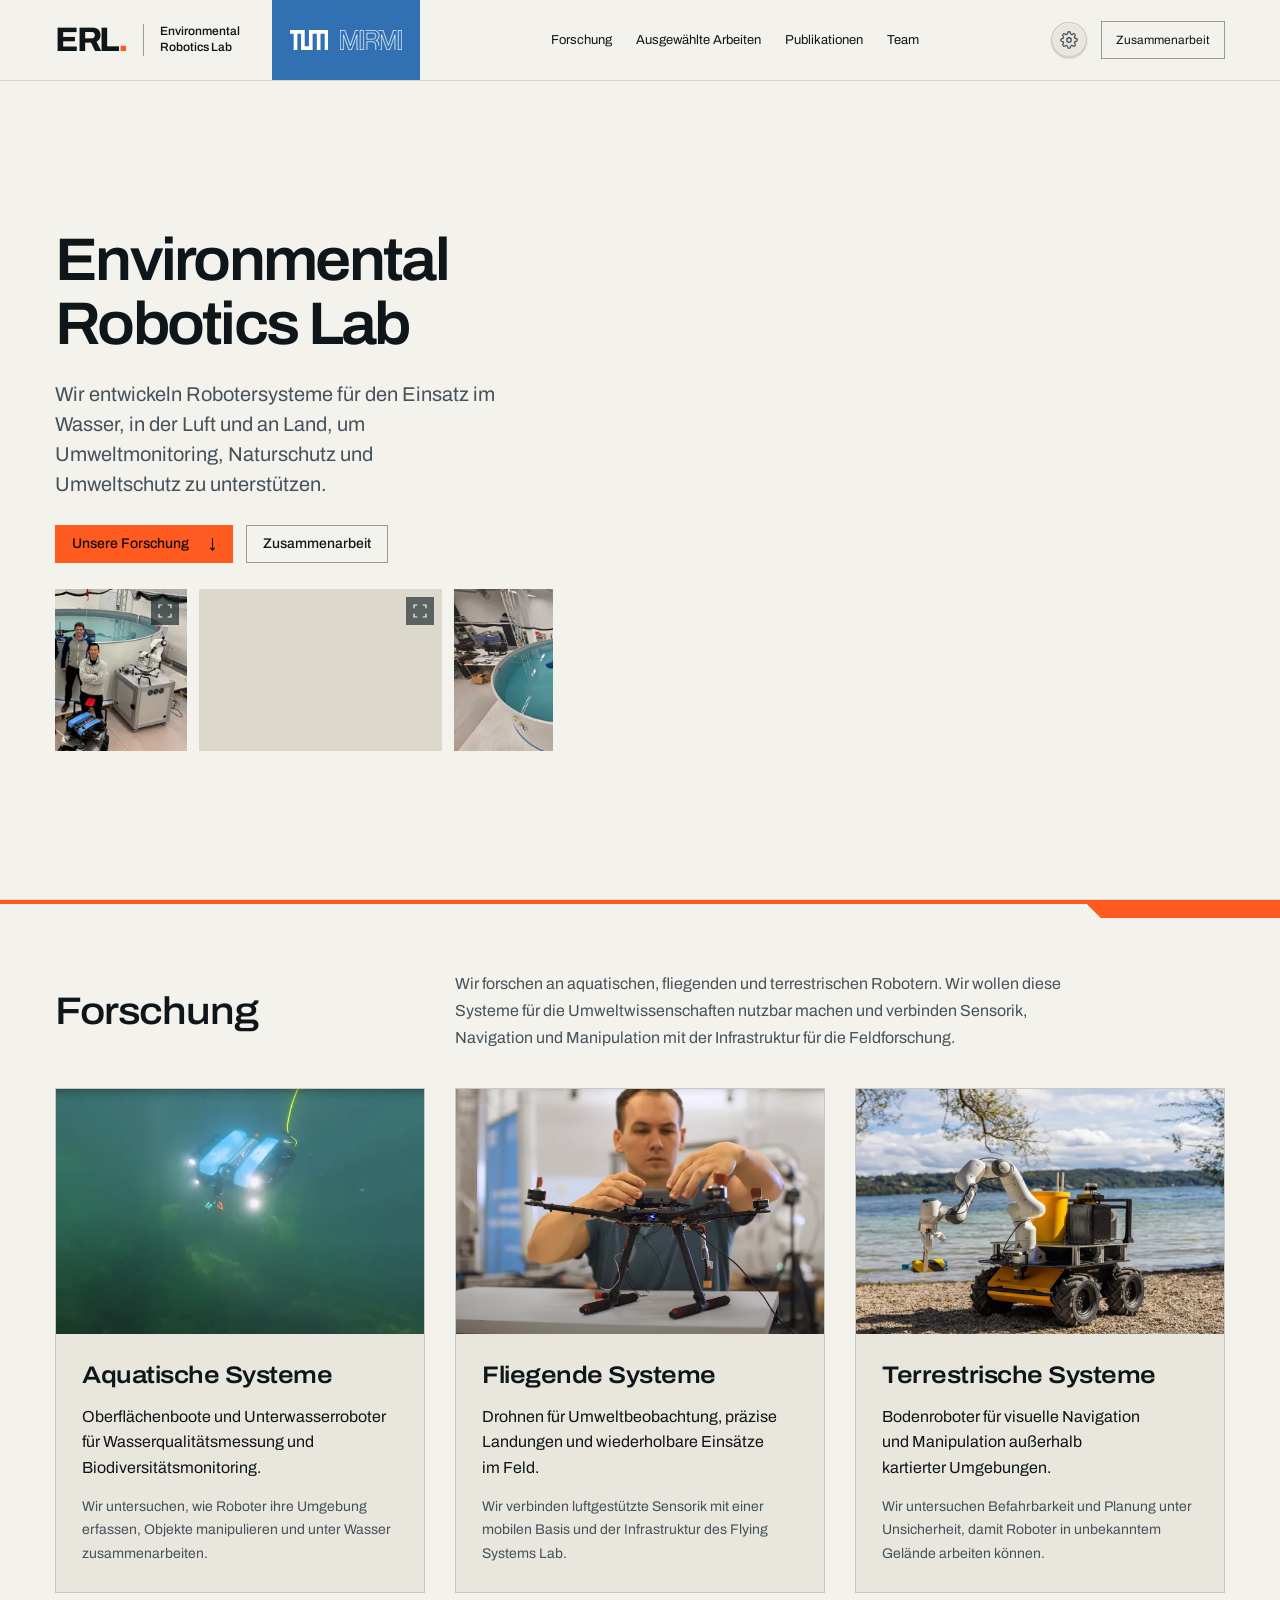
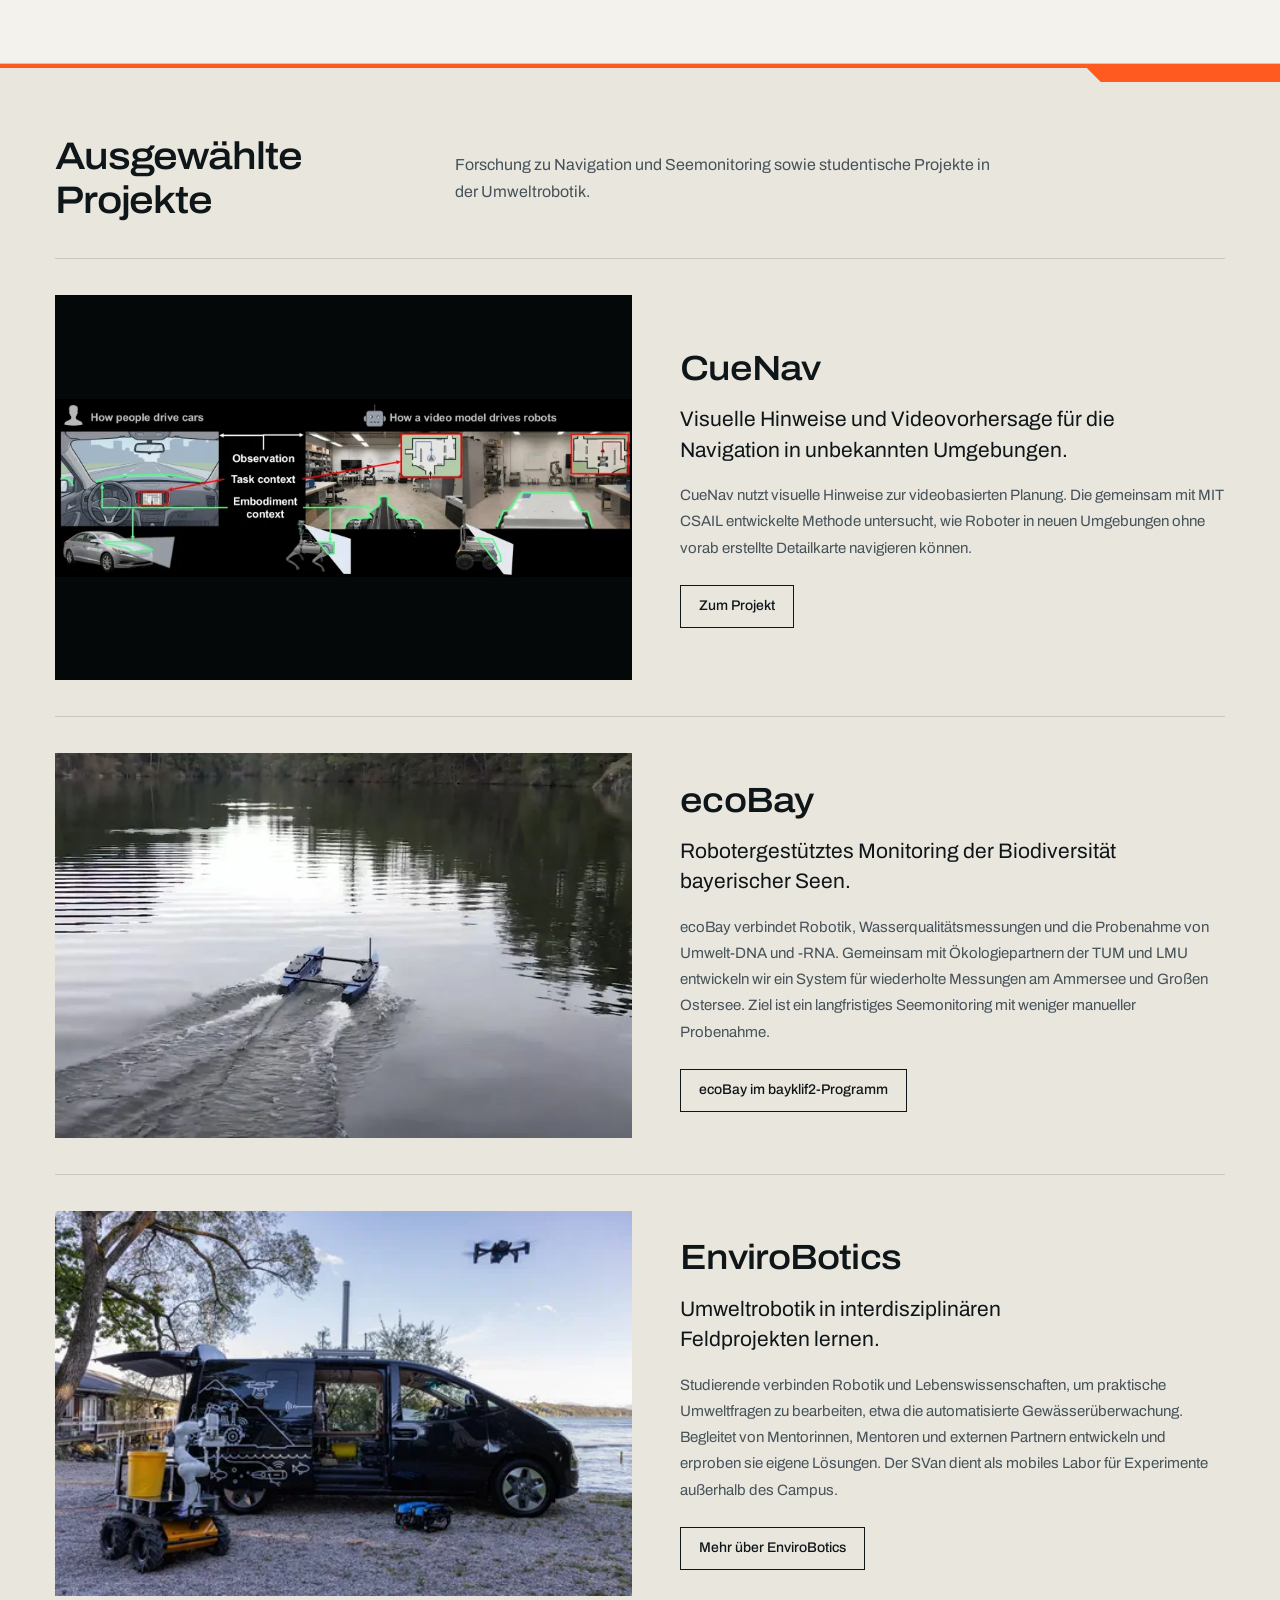
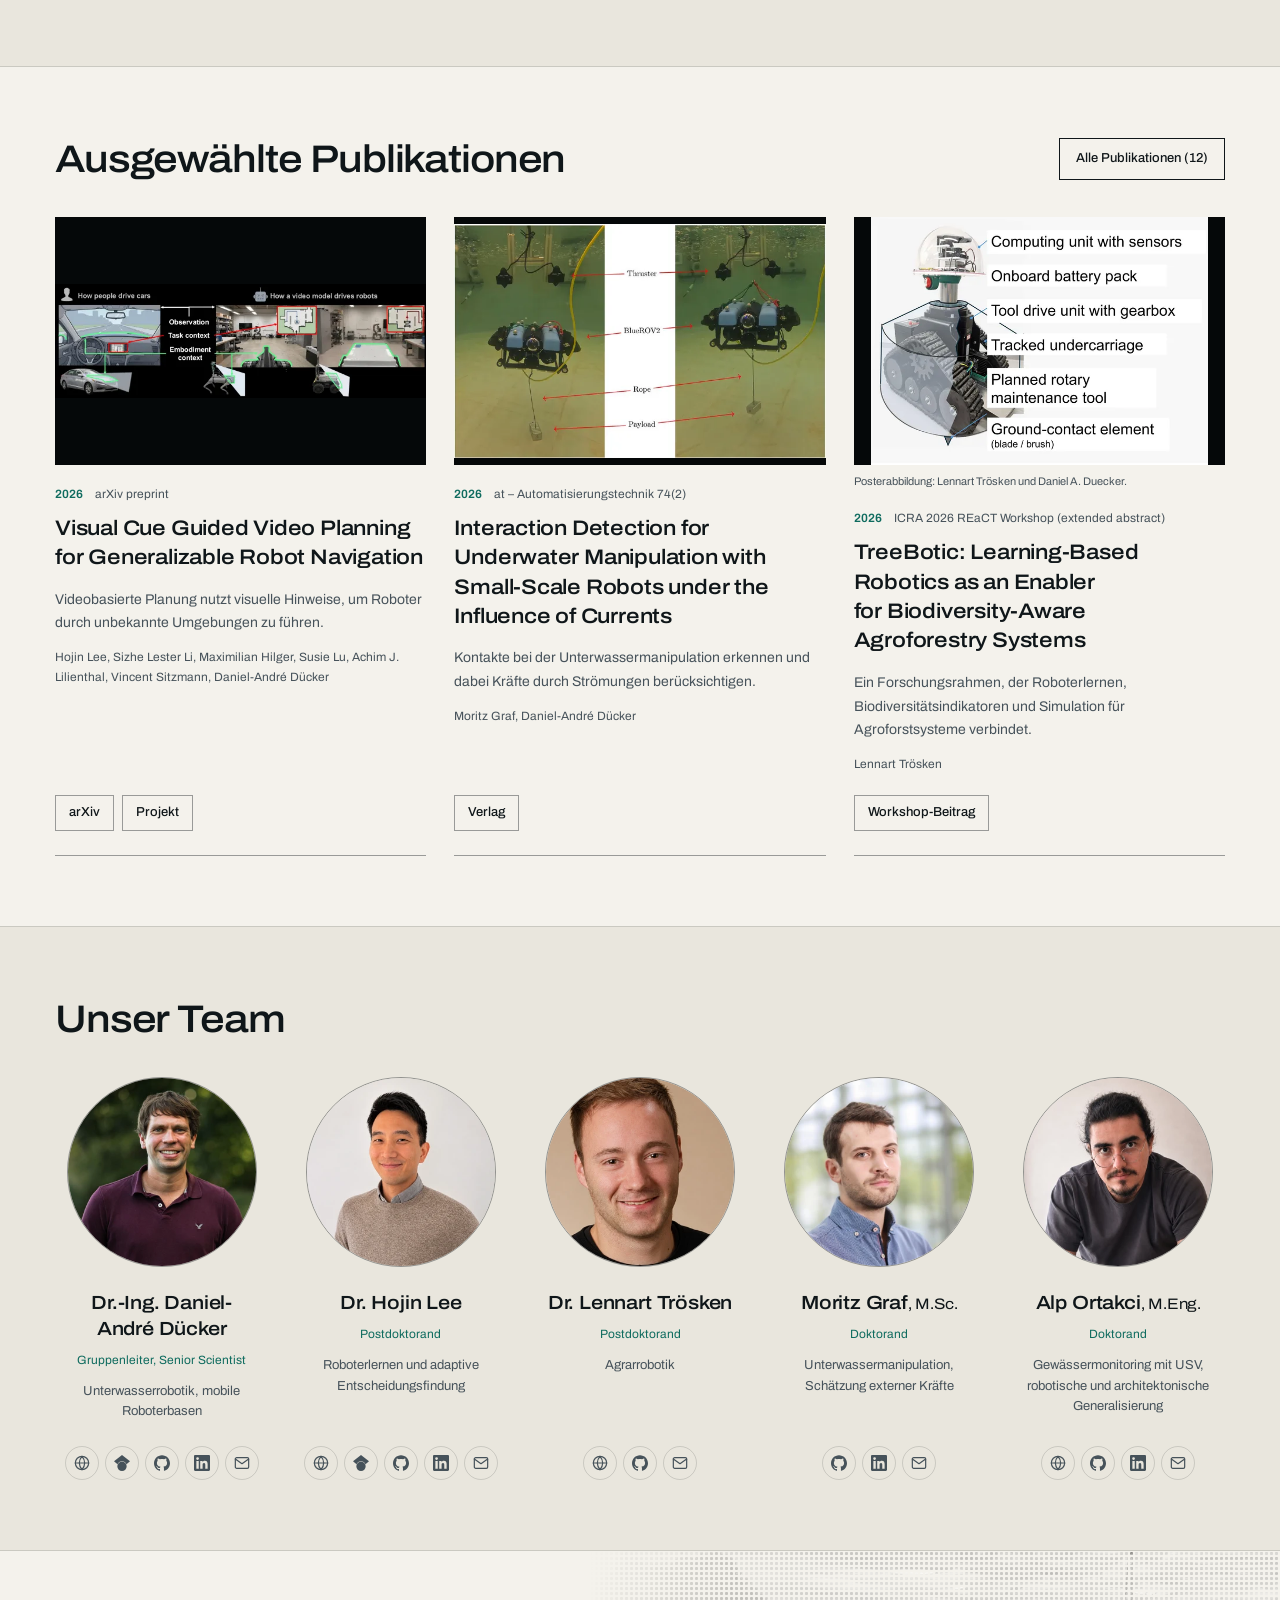
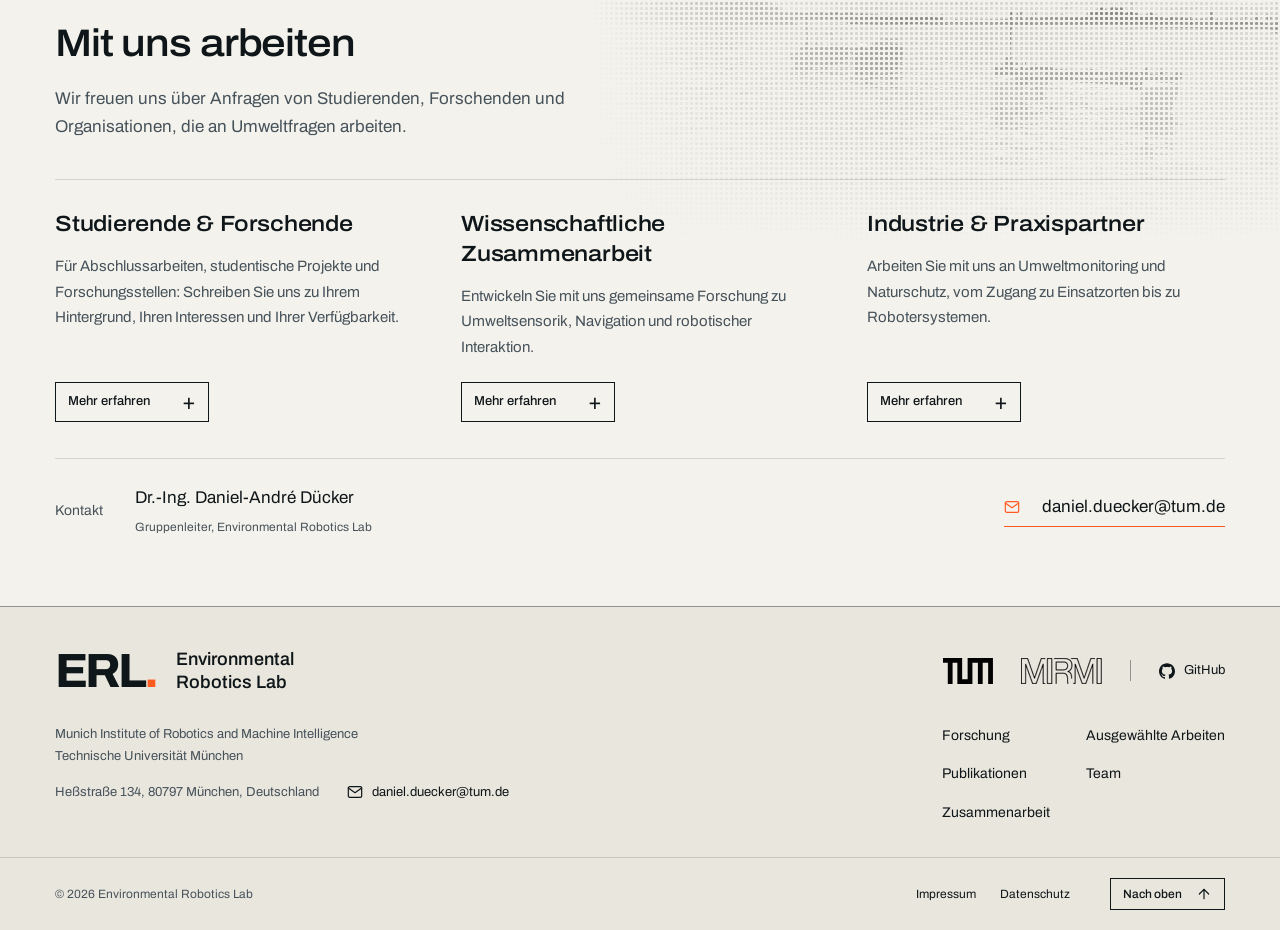
==== commit 440d3fa5: "Correct publication attribution and remove reel photograph" ====
--- a/de/index.html
+++ b/de/index.html
@@ -11,11 +11,11 @@
         document.documentElement.dataset.motionChoice = motion;
         document.documentElement.dataset.motion = motion === 'auto' ? (matchMedia('(prefers-reduced-motion: reduce)').matches ? 'reduce' : 'full') : motion;
       })();
-    </script><link rel="stylesheet" href="/_astro/Layout.DDn3jJkL.css"><link rel="stylesheet" href="/_astro/index.DlbPDmZX.css"></head><body class="placeholder-site" id="page-top"><a class="skip" href="#main">Zum Inhalt springen</a><header class="site-header"><div class="shell header-row"><a class="brand" href="/de/" aria-label="Environmental Robotics Lab an der TUM"><span class="brand-mark">ERL<span aria-hidden="true">.</span></span><span class="brand-name">Environmental<br>Robotics Lab</span></a><div class="institution-marks"><a href="https://www.tum.de/en/" aria-label="Technical University of Munich"><svg xmlns:dc="http://purl.org/dc/elements/1.1/" xmlns:cc="http://creativecommons.org/ns#" xmlns:rdf="http://www.w3.org/1999/02/22-rdf-syntax-ns#" xmlns:svg="http://www.w3.org/2000/svg" xmlns:sodipodi="http://sodipodi.sourceforge.net/DTD/sodipodi-0.dtd" xmlns:inkscape="http://www.inkscape.org/namespaces/inkscape" id="Ebene_1" x="0px" y="0px" width="408.16" height="212.46684" viewBox="-16.014 -31 408.16 212.46684" enable-background="new -16.014 -31 149 114" xml:space="preserve" sodipodi:docname="TUM_Web_Logo_blau.svg" inkscape:version="1.0.1 (3bc2e813f5, 2020-09-07)" class="institution-mark"><metadata id="metadata13"><rdf:RDF><cc:Work rdf:about=""><dc:format>image/svg+xml</dc:format><dc:type rdf:resource="http://purl.org/dc/dcmitype/StillImage" /><dc:title>TUM_Web_Logo_blau</dc:title></cc:Work></rdf:RDF></metadata><defs id="defs11" /><sodipodi:namedview pagecolor="#ffffff" bordercolor="#666666" borderopacity="1" objecttolerance="10" gridtolerance="10" guidetolerance="10" inkscape:pageopacity="0" inkscape:pageshadow="2" inkscape:window-width="1920" inkscape:window-height="986" id="namedview9" showgrid="false" fit-margin-top="0" fit-margin-left="0" fit-margin-right="0" fit-margin-bottom="0" inkscape:zoom="1.754386" inkscape:cx="124.61021" inkscape:cy="115.2546" inkscape:window-x="-11" inkscape:window-y="-11" inkscape:window-maximized="1" inkscape:current-layer="Ebene_1" />
+    </script><link rel="stylesheet" href="/_astro/Layout.DqGxJaTn.css"><link rel="stylesheet" href="/_astro/index.DlbPDmZX.css"></head><body class="placeholder-site" id="page-top"><a class="skip" href="#main">Zum Inhalt springen</a><header class="site-header"><div class="shell header-row"><a class="brand" href="/de/" aria-label="Environmental Robotics Lab an der TUM"><span class="brand-mark">ERL<span aria-hidden="true">.</span></span><span class="brand-name">Environmental<br>Robotics Lab</span></a><div class="institution-marks"><a href="https://www.tum.de/en/" aria-label="Technical University of Munich"><svg xmlns:dc="http://purl.org/dc/elements/1.1/" xmlns:cc="http://creativecommons.org/ns#" xmlns:rdf="http://www.w3.org/1999/02/22-rdf-syntax-ns#" xmlns:svg="http://www.w3.org/2000/svg" xmlns:sodipodi="http://sodipodi.sourceforge.net/DTD/sodipodi-0.dtd" xmlns:inkscape="http://www.inkscape.org/namespaces/inkscape" id="Ebene_1" x="0px" y="0px" width="408.16" height="212.46684" viewBox="-16.014 -31 408.16 212.46684" enable-background="new -16.014 -31 149 114" xml:space="preserve" sodipodi:docname="TUM_Web_Logo_blau.svg" inkscape:version="1.0.1 (3bc2e813f5, 2020-09-07)" class="institution-mark"><metadata id="metadata13"><rdf:RDF><cc:Work rdf:about=""><dc:format>image/svg+xml</dc:format><dc:type rdf:resource="http://purl.org/dc/dcmitype/StillImage" /><dc:title>TUM_Web_Logo_blau</dc:title></cc:Work></rdf:RDF></metadata><defs id="defs11" /><sodipodi:namedview pagecolor="#ffffff" bordercolor="#666666" borderopacity="1" objecttolerance="10" gridtolerance="10" guidetolerance="10" inkscape:pageopacity="0" inkscape:pageshadow="2" inkscape:window-width="1920" inkscape:window-height="986" id="namedview9" showgrid="false" fit-margin-top="0" fit-margin-left="0" fit-margin-right="0" fit-margin-bottom="0" inkscape:zoom="1.754386" inkscape:cx="124.61021" inkscape:cy="115.2546" inkscape:window-x="-11" inkscape:window-y="-11" inkscape:window-maximized="1" inkscape:current-layer="Ebene_1" />
 <title id="title2">TUM_Web_Logo_blau</title>
 <desc id="desc4">TUM</desc>
 <path fill="#3070b3" d="m 140.54052,-31 v 173.32822 h 44.72985 V -31 H 392.146 V 181.46685 H 353.00738 V 8.138629 H 308.2775 V 181.46685 H 269.13887 V 8.138629 H 224.40902 V 181.46685 H 101.4019 V 8.138629 H 62.26327 V 181.46685 H 23.12462 V 8.138629 H -16.014 V -31 Z" id="path6" style="stroke-width:5.59123" />
-</svg></a><a href="https://www.mirmi.tum.de/en/mirmi/" aria-label="Munich Institute of Robotics and Machine Intelligence"><img src="/_astro/mirmi.BAgoNZDB_Z1UIhLS.webp" srcset="/_astro/mirmi.BAgoNZDB_Z1UIhLS.webp 1x, /_astro/mirmi.BAgoNZDB_12aJum.webp 2x, /_astro/mirmi.BAgoNZDB_1ezzxe.webp 3x" alt="MIRMI" loading="lazy" decoding="async" width="62" height="20" class="institution-mark"></a></div><nav class="desktop-nav" aria-label="Hauptnavigation"><a href="/de/#research">Forschung</a><a href="/de/#work">Ausgewählte Arbeiten</a><a href="/de/publications/">Publikationen</a><a href="/de/#people">Team</a></nav><div class="header-tools"><details class="opt" data-options data-astro-cid-2rwairet><summary aria-label="Sprache, Farbschema und Bewegung" title="Sprache, Farbschema und Bewegung" data-astro-cid-2rwairet><svg class="opt__icon" width="18" height="18" viewBox="0 0 24 24" aria-hidden="true" fill="none" stroke="currentColor" stroke-width="1.7" stroke-linecap="round" stroke-linejoin="round" data-astro-cid-2rwairet><circle cx="12" cy="12" r="3" data-astro-cid-2rwairet></circle><path d="M19.4 15a1.65 1.65 0 0 0 .33 1.82l.06.06a2 2 0 1 1-2.83 2.83l-.06-.06a1.65 1.65 0 0 0-1.82-.33 1.65 1.65 0 0 0-1 1.51V21a2 2 0 1 1-4 0v-.09a1.65 1.65 0 0 0-1.08-1.51 1.65 1.65 0 0 0-1.82.33l-.06.06a2 2 0 1 1-2.83-2.83l.06-.06a1.65 1.65 0 0 0 .33-1.82 1.65 1.65 0 0 0-1.51-1H3a2 2 0 1 1 0-4h.09A1.65 1.65 0 0 0 4.6 9a1.65 1.65 0 0 0-.33-1.82l-.06-.06a2 2 0 1 1 2.83-2.83l.06.06a1.65 1.65 0 0 0 1.82.33H9a1.65 1.65 0 0 0 1-1.51V3a2 2 0 1 1 4 0v.09a1.65 1.65 0 0 0 1 1.51 1.65 1.65 0 0 0 1.82-.33l.06-.06a2 2 0 1 1 2.83 2.83l-.06.06a1.65 1.65 0 0 0-.33 1.82V9a1.65 1.65 0 0 0 1.51 1H21a2 2 0 1 1 0 4h-.09a1.65 1.65 0 0 0-1.51 1z" data-astro-cid-2rwairet></path></svg></summary><div class="opt__panel" data-astro-cid-2rwairet><p class="label" data-astro-cid-2rwairet>Sprache</p><div class="opt__row" role="group" aria-label="Sprache" data-astro-cid-2rwairet><a class="opt__choice opt__language" href="/" data-language-path="/" hreflang="en" lang="en" data-astro-cid-2rwairet><span data-astro-cid-2rwairet>English</span></a><a class="opt__choice opt__language" href="/de/" data-language-path="/de/" hreflang="de" lang="de" aria-current="true" data-astro-cid-2rwairet><span data-astro-cid-2rwairet>Deutsch</span><svg width="12" height="12" viewBox="0 0 16 16" fill="none" stroke="currentColor" stroke-width="1.8" aria-hidden="true" data-astro-cid-2rwairet><path d="m3 8 3 3 7-7" data-astro-cid-2rwairet></path></svg></a></div><p class="label" data-astro-cid-2rwairet>Farbschema</p><div class="opt__row" role="group" data-astro-cid-2rwairet><button type="button" class="opt__choice" data-theme-set="light" data-astro-cid-2rwairet>Hell</button><button type="button" class="opt__choice" data-theme-set="dark" data-astro-cid-2rwairet>Dunkel</button></div><p class="label" data-astro-cid-2rwairet>Bewegung</p><div class="opt__row opt__row--3" role="group" data-astro-cid-2rwairet><button type="button" class="opt__choice" data-motion-set="auto" data-astro-cid-2rwairet>Auto</button><button type="button" class="opt__choice" data-motion-set="full" data-astro-cid-2rwairet>An</button><button type="button" class="opt__choice" data-motion-set="reduce" data-astro-cid-2rwairet>Aus</button></div></div></details><script type="module">var e=()=>{document.querySelectorAll(`[data-language-path]`).forEach(e=>{e.href=`${e.dataset.languagePath}${location.search}${location.hash}`})};e(),window.addEventListener(`hashchange`,e),window.addEventListener(`popstate`,e);var t=document.documentElement,n=document.querySelectorAll(`[data-theme-set]`),r=()=>n.forEach(e=>e.setAttribute(`aria-current`,String(e.dataset.themeSet===t.dataset.theme)));n.forEach(e=>e.addEventListener(`click`,()=>{let n=e.dataset.themeSet===`dark`?`dark`:`light`;t.dataset.theme=n;try{localStorage.setItem(`theme`,n)}catch{}window.dispatchEvent(new CustomEvent(`themechange`,{detail:n})),r()})),r();var i=document.querySelectorAll(`[data-motion-set]`),a=()=>{try{return localStorage.getItem(`motion`)??`auto`}catch{return`auto`}},o=()=>{let e=a();i.forEach(t=>t.setAttribute(`aria-current`,String(t.dataset.motionSet===e)))};i.forEach(e=>e.addEventListener(`click`,()=>{let n=e.dataset.motionSet??`auto`;try{n===`auto`?localStorage.removeItem(`motion`):localStorage.setItem(`motion`,n)}catch{}let r=matchMedia(`(prefers-reduced-motion: reduce)`).matches?`reduce`:`full`;t.dataset.motionChoice=n,t.dataset.motion=n===`auto`?r:n,window.dispatchEvent(new CustomEvent(`motionchange`,{detail:t.dataset.motion})),o()})),o(),document.querySelectorAll(`[data-options]`).forEach(e=>{document.addEventListener(`click`,t=>{e.open&&!e.contains(t.target)&&(e.open=!1)}),e.addEventListener(`keydown`,t=>{t.key===`Escape`&&(e.open=!1,e.querySelector(`summary`)?.focus())})});</script><a class="header-contact" href="/de/#contact">Zusammenarbeit</a><details class="mobile-menu"><summary>Menü<span aria-hidden="true">+</span></summary><nav aria-label="Mobile Navigation"><a href="/de/#research">Forschung</a><a href="/de/#work">Ausgewählte Arbeiten</a><a href="/de/publications/">Publikationen</a><a href="/de/#people">Team</a><a href="/de/#contact">Zusammenarbeit</a></nav></details></div></div></header><main id="main"><section class="intro" aria-labelledby="lab-title"><div class="intro-scene"><style>astro-island,astro-slot,astro-static-slot{display:contents}</style><script>(function(){let e=async e=>{await(await e())()};(self.Astro||(self.Astro={})).only=e,window.dispatchEvent(new Event(`astro:only`))})();</script><script>(function(){function e(t){"@babel/helpers - typeof";return e=typeof Symbol==`function`&&typeof Symbol.iterator==`symbol`?function(e){return typeof e}:function(e){return e&&typeof Symbol==`function`&&e.constructor===Symbol&&e!==Symbol.prototype?`symbol`:typeof e},e(t)}function t(t,n){if(e(t)!=`object`||!t)return t;var r=t[Symbol.toPrimitive];if(r!==void 0){var i=r.call(t,n||`default`);if(e(i)!=`object`)return i;throw TypeError(`@@toPrimitive must return a primitive value.`)}return(n===`string`?String:Number)(t)}function n(n){var r=t(n,`string`);return e(r)==`symbol`?r:r+``}function r(e,t,r){return(t=n(t))in e?Object.defineProperty(e,t,{value:r,enumerable:!0,configurable:!0,writable:!0}):e[t]=r,e}let i=/* @__PURE__ */ new Set([`__proto__`,`constructor`,`prototype`]);{let e={0:e=>a(e),1:e=>n(e),2:e=>new RegExp(e),3:e=>new Date(e),4:e=>new Map(n(e)),5:e=>new Set(n(e)),6:e=>BigInt(e),7:e=>new URL(e),8:e=>new Uint8Array(e),9:e=>new Uint16Array(e),10:e=>new Uint32Array(e),11:e=>1/0*e},t=t=>{let[n,r]=t;return n in e?e[n](r):void 0},n=e=>e.map(t),a=e=>typeof e!=`object`||!e?e:Object.fromEntries(Object.entries(e).map(([e,n])=>[e,t(n)]));class o extends HTMLElement{constructor(...e){super(...e),r(this,`Component`,void 0),r(this,`hydrator`,void 0),r(this,`hydrate`,async()=>{var e;if(!this.hydrator||!this.isConnected)return;let t=(e=this.parentElement)==null?void 0:e.closest(`astro-island[ssr]`);if(t){t.addEventListener(`astro:hydrate`,this.hydrate,{once:!0});return}let n=this.querySelectorAll(`astro-slot`),r={},i=this.querySelectorAll(`template[data-astro-template]`);for(let e of i){let t=e.closest(this.tagName);t!=null&&t.isSameNode(this)&&(r[e.getAttribute(`data-astro-template`)||`default`]=e.innerHTML,e.remove())}for(let e of n){let t=e.closest(this.tagName);t!=null&&t.isSameNode(this)&&(r[e.getAttribute(`name`)||`default`]=e.innerHTML)}let o;try{o=this.hasAttribute(`props`)?a(JSON.parse(this.getAttribute(`props`))):{}}catch(e){let t=this.getAttribute(`component-url`)||`<unknown>`,n=this.getAttribute(`component-export`);throw n&&(t+=` (export ${n})`),console.error(`[hydrate] Error parsing props for component ${t}`,this.getAttribute(`props`),e),e}await this.hydrator(this)(this.Component,o,r,{client:this.getAttribute(`client`)}),this.removeAttribute(`ssr`),this.dispatchEvent(new CustomEvent(`astro:hydrate`))}),r(this,`unmount`,()=>{this.isConnected||this.dispatchEvent(new CustomEvent(`astro:unmount`))})}disconnectedCallback(){document.removeEventListener(`astro:after-swap`,this.unmount),document.addEventListener(`astro:after-swap`,this.unmount,{once:!0})}connectedCallback(){if(!this.hasAttribute(`await-children`)||document.readyState===`interactive`||document.readyState===`complete`)this.childrenConnectedCallback();else{let e=()=>{document.removeEventListener(`DOMContentLoaded`,e),t.disconnect(),this.childrenConnectedCallback()},t=new MutationObserver(()=>{var t;((t=this.lastChild)==null?void 0:t.nodeType)===Node.COMMENT_NODE&&this.lastChild.nodeValue===`astro:end`&&(this.lastChild.remove(),e())});t.observe(this,{childList:!0}),document.addEventListener(`DOMContentLoaded`,e)}}async childrenConnectedCallback(){let e=this.getAttribute(`before-hydration-url`);e&&await import(e),this.start()}getRetryImportUrl(e){let t=new URL(e,document.baseURI);return t.searchParams.set(`astro-retry`,Date.now().toString()),t.toString()}async importWithRetry(e){try{return await import(e)}catch(t){return await new Promise(e=>setTimeout(e,1e3)),import(this.getRetryImportUrl(e))}}handleHydrationError(e){let t=this.getAttribute(`component-url`),n=new CustomEvent(`astro:hydration-error`,{cancelable:!0,bubbles:!0,composed:!0,detail:{error:e,componentUrl:t}});this.dispatchEvent(n)&&console.error(`[astro-island] Error hydrating ${t}`,e)}async start(){let e=JSON.parse(this.getAttribute(`opts`)),t=this.getAttribute(`client`);if(Astro[t]===void 0)window.addEventListener(`astro:${t}`,()=>this.start(),{once:!0});else try{await Astro[t](async()=>{let e=this.getAttribute(`renderer-url`);try{let[t,{default:n}]=await Promise.all([this.importWithRetry(this.getAttribute(`component-url`)),e?this.importWithRetry(e):Promise.resolve({default:()=>()=>{}})]),r=this.getAttribute(`component-export`)||`default`;if(r.includes(`.`)){this.Component=t;for(let e of r.split(`.`)){if(i.has(e)||!this.Component||typeof this.Component!=`object`&&typeof this.Component!=`function`||!Object.hasOwn(this.Component,e))throw Error(`Invalid component export path: ${r}`);this.Component=this.Component[e]}}else{if(i.has(r))throw Error(`Invalid component export path: ${r}`);this.Component=t[r]}return this.hydrator=n,this.hydrate}catch(e){return this.handleHydrationError(e),()=>{}}},e,this)}catch(e){this.handleHydrationError(e)}}attributeChangedCallback(){this.hydrate()}}r(o,`observedAttributes`,[`props`]),customElements.get(`astro-island`)||customElements.define(`astro-island`,o)}})();</script><astro-island uid="2902uR" component-url="/_astro/HeroMount.BAI30M4w.js" component-export="default" renderer-url="/_astro/client.DCgYMWuJ.js" props="{&quot;lang&quot;:[0,&quot;de&quot;],&quot;enabledScenes&quot;:[1,[[0,&quot;blueboat&quot;],[0,&quot;bluerov2&quot;],[0,&quot;drone&quot;]]]}" ssr client="only" opts="{&quot;name&quot;:&quot;HeroMount&quot;,&quot;value&quot;:&quot;react&quot;}"></astro-island></div><div class="shell intro-grid"><div class="intro-copy" data-hero-card><h1 id="lab-title">Environmental<br>Robotics Lab</h1><p class="intro-mission">Wir entwickeln Robotersysteme für den Einsatz im Wasser, in der Luft und an Land, um Umweltmonitoring, Naturschutz und Umweltschutz zu unterstützen.</p><div class="intro-actions"><a class="btn btn--signal" href="#research">Unsere Forschung<span aria-hidden="true">↓</span></a><a class="btn intro-contact" href="#contact">Zusammenarbeit</a></div><div class="intro-photos"><div class="photo-reel" data-reel data-astro-cid-y2kjb6ib><div class="photo-reel__viewport" tabindex="0" role="region" aria-label="Bilder aus dem Labor und dem Feldeinsatz" data-reel-viewport data-astro-cid-y2kjb6ib><div class="photo-reel__track" data-astro-cid-y2kjb6ib><div class="photo-reel__set" data-astro-cid-y2kjb6ib><figure class="photo-reel__frame" data-frame="svan-starnberg" data-astro-cid-y2kjb6ib><button class="photo-reel__open" type="button" data-photo-index="0" data-photo-full="/_astro/svan-starnberg.BFFXSBiD_Z103Bqs.webp" data-photo-caption="Vorstellung des SVan am Starnberger See" data-photo-credit="MIRMI" aria-label="Foto vergrößern: Vorstellung des SVan am Starnberger See" data-astro-cid-y2kjb6ib><picture data-astro-cid-y2kjb6ib="true"><source srcset="/_astro/svan-starnberg.BFFXSBiD_hq3xD.webp 320w, /_astro/svan-starnberg.BFFXSBiD_Z1CQUdt.webp 560w, /_astro/svan-starnberg.BFFXSBiD_Z22VrOw.webp 800w" type="image/webp" sizes="(min-width: 681px) 250px, 45vw"><img src="/_astro/svan-starnberg.BFFXSBiD_1lDxX.jpg" srcset="/_astro/svan-starnberg.BFFXSBiD_Z26AF2K.jpg 320w, /_astro/svan-starnberg.BFFXSBiD_13iu04.jpg 560w, /_astro/svan-starnberg.BFFXSBiD_DdWo1.jpg 800w" alt="Vorstellung des SVan am Starnberger See" sizes="(min-width: 681px) 250px, 45vw" decoding="async" loading="eager" data-astro-cid-y2kjb6ib="true" width="840" height="560"></picture><span class="photo-reel__expand" aria-hidden="true" data-astro-cid-y2kjb6ib><svg viewBox="0 0 24 24" width="16" height="16" fill="none" stroke="currentColor" stroke-width="1.8" data-astro-cid-y2kjb6ib><path d="M8 3H3v5m13-5h5v5M3 16v5h5m13-5v5h-5" data-astro-cid-y2kjb6ib></path></svg></span></button><figcaption data-astro-cid-y2kjb6ib>Vorstellung des SVan am Starnberger See<span data-astro-cid-y2kjb6ib>&copy; MIRMI</span></figcaption></figure><figure class="photo-reel__frame photo-reel__frame--group" data-frame="erl-group-2025" data-astro-cid-y2kjb6ib><button class="photo-reel__open" type="button" data-photo-index="1" data-photo-full="/_astro/team-lab.Znet0iZP_Z2oK2S5.webp" data-photo-caption="Im Environmental Robotics Lab, 2025" data-photo-credit aria-label="Foto vergrößern: Im Environmental Robotics Lab, 2025" data-astro-cid-y2kjb6ib><picture data-astro-cid-y2kjb6ib="true"><source srcset="/_astro/team-lab.Znet0iZP_Z8wGIw.webp 320w, /_astro/team-lab.Znet0iZP_Z1al8nY.webp 560w, /_astro/team-lab.Znet0iZP_1NRJ8I.webp 800w" type="image/webp" sizes="(min-width: 681px) 250px, 45vw"><img src="/_astro/team-lab.Znet0iZP_1242o0.jpg" srcset="/_astro/team-lab.Znet0iZP_26DYDF.jpg 320w, /_astro/team-lab.Znet0iZP_14PxYd.jpg 560w, /_astro/team-lab.Znet0iZP_l2fsJ.jpg 800w" alt="Im Environmental Robotics Lab, 2025" sizes="(min-width: 681px) 250px, 45vw" decoding="async" loading="eager" data-astro-cid-y2kjb6ib="true" width="1600" height="2133"></picture><span class="photo-reel__expand" aria-hidden="true" data-astro-cid-y2kjb6ib><svg viewBox="0 0 24 24" width="16" height="16" fill="none" stroke="currentColor" stroke-width="1.8" data-astro-cid-y2kjb6ib><path d="M8 3H3v5m13-5h5v5M3 16v5h5m13-5v5h-5" data-astro-cid-y2kjb6ib></path></svg></span></button><figcaption data-astro-cid-y2kjb6ib>Im Environmental Robotics Lab, 2025</figcaption></figure><figure class="photo-reel__frame" data-frame="svan-team" data-astro-cid-y2kjb6ib><button class="photo-reel__open" type="button" data-photo-index="2" data-photo-full="/_astro/svan-team.ByA7DaCm_ZsvGXE.webp" data-photo-caption="Der SVan mit Luft-, Boden- und Unterwasserrobotern" data-photo-credit aria-label="Foto vergrößern: Der SVan mit Luft-, Boden- und Unterwasserrobotern" data-astro-cid-y2kjb6ib><picture data-astro-cid-y2kjb6ib="true"><source srcset="/_astro/svan-team.ByA7DaCm_Z1xKvhz.webp 320w, /_astro/svan-team.ByA7DaCm_Z19W3gS.webp 560w, /_astro/svan-team.ByA7DaCm_Z24p6s9.webp 800w" type="image/webp" sizes="(min-width: 681px) 250px, 45vw"><img src="/_astro/svan-team.ByA7DaCm_Zgq2wm.jpg" srcset="/_astro/svan-team.ByA7DaCm_23A8Qn.jpg 320w, /_astro/svan-team.ByA7DaCm_2roAR4.jpg 560w, /_astro/svan-team.ByA7DaCm_1wVxFN.jpg 800w" alt="Der SVan mit Luft-, Boden- und Unterwasserrobotern" sizes="(min-width: 681px) 250px, 45vw" decoding="async" loading="eager" data-astro-cid-y2kjb6ib="true" width="2000" height="1334"></picture><span class="photo-reel__expand" aria-hidden="true" data-astro-cid-y2kjb6ib><svg viewBox="0 0 24 24" width="16" height="16" fill="none" stroke="currentColor" stroke-width="1.8" data-astro-cid-y2kjb6ib><path d="M8 3H3v5m13-5h5v5M3 16v5h5m13-5v5h-5" data-astro-cid-y2kjb6ib></path></svg></span></button><figcaption data-astro-cid-y2kjb6ib>Der SVan mit Luft-, Boden- und Unterwasserrobotern</figcaption></figure><figure class="photo-reel__frame" data-frame="mirmi-underwater-lab" data-astro-cid-y2kjb6ib><button class="photo-reel__open" type="button" data-photo-index="3" data-photo-full="/_astro/underwater-lab.B7HQhKQm_1DU628.webp" data-photo-caption="Das Underwater Systems Lab" data-photo-credit="MIRMI" aria-label="Foto vergrößern: Das Underwater Systems Lab" data-astro-cid-y2kjb6ib><picture data-astro-cid-y2kjb6ib="true"><source srcset="/_astro/underwater-lab.B7HQhKQm_xcN0e.webp 320w, /_astro/underwater-lab.B7HQhKQm_Z1a0AeV.webp 560w, /_astro/underwater-lab.B7HQhKQm_Z29NfJR.webp 800w" type="image/webp" sizes="(min-width: 681px) 250px, 45vw"><img src="/_astro/underwater-lab.B7HQhKQm_y4lwN.jpg" srcset="/_astro/underwater-lab.B7HQhKQm_Z1t4qkv.jpg 320w, /_astro/underwater-lab.B7HQhKQm_1STjeg.jpg 560w, /_astro/underwater-lab.B7HQhKQm_T6DIk.jpg 800w" alt="Das Underwater Systems Lab" sizes="(min-width: 681px) 250px, 45vw" decoding="async" loading="eager" data-astro-cid-y2kjb6ib="true" width="2000" height="1500"></picture><span class="photo-reel__expand" aria-hidden="true" data-astro-cid-y2kjb6ib><svg viewBox="0 0 24 24" width="16" height="16" fill="none" stroke="currentColor" stroke-width="1.8" data-astro-cid-y2kjb6ib><path d="M8 3H3v5m13-5h5v5M3 16v5h5m13-5v5h-5" data-astro-cid-y2kjb6ib></path></svg></span></button><figcaption data-astro-cid-y2kjb6ib>Das Underwater Systems Lab<span data-astro-cid-y2kjb6ib>&copy; MIRMI</span></figcaption></figure><figure class="photo-reel__frame" data-frame="drone-field" data-astro-cid-y2kjb6ib><button class="photo-reel__open" type="button" data-photo-index="4" data-photo-full="/_astro/drone-field.CZsC-nvO_1E63QA.webp" data-photo-caption="Drohnenflug im Feldeinsatz" data-photo-credit aria-label="Foto vergrößern: Drohnenflug im Feldeinsatz" data-astro-cid-y2kjb6ib><picture data-astro-cid-y2kjb6ib="true"><source srcset="/_astro/drone-field.CZsC-nvO_Z28nDnq.webp 320w, /_astro/drone-field.CZsC-nvO_1jPjT.webp 560w, /_astro/drone-field.CZsC-nvO_2mzF1f.webp 800w" type="image/webp" sizes="(min-width: 681px) 250px, 45vw"><img src="/_astro/drone-field.CZsC-nvO_Z14fdel.jpg" srcset="/_astro/drone-field.CZsC-nvO_1e2el2.jpg 320w, /_astro/drone-field.CZsC-nvO_Z1GrpKz.jpg 560w, /_astro/drone-field.CZsC-nvO_DNoUL.jpg 800w" alt="Drohnenflug im Feldeinsatz" sizes="(min-width: 681px) 250px, 45vw" decoding="async" loading="lazy" data-astro-cid-y2kjb6ib="true" width="2000" height="1334"></picture><span class="photo-reel__expand" aria-hidden="true" data-astro-cid-y2kjb6ib><svg viewBox="0 0 24 24" width="16" height="16" fill="none" stroke="currentColor" stroke-width="1.8" data-astro-cid-y2kjb6ib><path d="M8 3H3v5m13-5h5v5M3 16v5h5m13-5v5h-5" data-astro-cid-y2kjb6ib></path></svg></span></button><figcaption data-astro-cid-y2kjb6ib>Drohnenflug im Feldeinsatz</figcaption></figure><figure class="photo-reel__frame" data-frame="svan-field" data-astro-cid-y2kjb6ib><button class="photo-reel__open" type="button" data-photo-index="5" data-photo-full="/_astro/svan-field.Ca-mg3RB_1EUya.webp" data-photo-caption="Der SVan und sein Roboterteam" data-photo-credit="Hyundai" aria-label="Foto vergrößern: Der SVan und sein Roboterteam" data-astro-cid-y2kjb6ib><picture data-astro-cid-y2kjb6ib="true"><source srcset="/_astro/svan-field.Ca-mg3RB_vTtYX.webp 320w, /_astro/svan-field.Ca-mg3RB_ZxjdTV.webp 560w, /_astro/svan-field.Ca-mg3RB_2qYn7s.webp 800w" type="image/webp" sizes="(min-width: 681px) 250px, 45vw"><img src="/_astro/svan-field.Ca-mg3RB_2qgBHJ.jpg" srcset="/_astro/svan-field.Ca-mg3RB_Z2j5WqL.jpg 320w, /_astro/svan-field.Ca-mg3RB_1GRssg.jpg 560w, /_astro/svan-field.Ca-mg3RB_Zo14jh.jpg 800w" alt="Der SVan und sein Roboterteam" sizes="(min-width: 681px) 250px, 45vw" decoding="async" loading="lazy" data-astro-cid-y2kjb6ib="true" width="840" height="560"></picture><span class="photo-reel__expand" aria-hidden="true" data-astro-cid-y2kjb6ib><svg viewBox="0 0 24 24" width="16" height="16" fill="none" stroke="currentColor" stroke-width="1.8" data-astro-cid-y2kjb6ib><path d="M8 3H3v5m13-5h5v5M3 16v5h5m13-5v5h-5" data-astro-cid-y2kjb6ib></path></svg></span></button><figcaption data-astro-cid-y2kjb6ib>Der SVan und sein Roboterteam<span data-astro-cid-y2kjb6ib>&copy; Hyundai</span></figcaption></figure><figure class="photo-reel__frame" data-frame="husky-shore" data-astro-cid-y2kjb6ib><button class="photo-reel__open" type="button" data-photo-index="6" data-photo-full="/_astro/husky-shore.7jEYjudq_gYQL2.webp" data-photo-caption="Husky-Bodenroboter mit Manipulator am Seeufer" data-photo-credit aria-label="Foto vergrößern: Husky-Bodenroboter mit Manipulator am Seeufer" data-astro-cid-y2kjb6ib><picture data-astro-cid-y2kjb6ib="true"><source srcset="/_astro/husky-shore.7jEYjudq_1umBVi.webp 320w, /_astro/husky-shore.7jEYjudq_1wFgXK.webp 560w, /_astro/husky-shore.7jEYjudq_2hoEKr.webp 800w" type="image/webp" sizes="(min-width: 681px) 250px, 45vw"><img src="/_astro/husky-shore.7jEYjudq_Z1xHV9g.jpg" srcset="/_astro/husky-shore.7jEYjudq_ZdoD9b.jpg 320w, /_astro/husky-shore.7jEYjudq_Zb5Y6I.jpg 560w, /_astro/husky-shore.7jEYjudq_yCoEX.jpg 800w" alt="Husky-Bodenroboter mit Manipulator am Seeufer" sizes="(min-width: 681px) 250px, 45vw" decoding="async" loading="lazy" data-astro-cid-y2kjb6ib="true" width="2000" height="1500"></picture><span class="photo-reel__expand" aria-hidden="true" data-astro-cid-y2kjb6ib><svg viewBox="0 0 24 24" width="16" height="16" fill="none" stroke="currentColor" stroke-width="1.8" data-astro-cid-y2kjb6ib><path d="M8 3H3v5m13-5h5v5M3 16v5h5m13-5v5h-5" data-astro-cid-y2kjb6ib></path></svg></span></button><figcaption data-astro-cid-y2kjb6ib>Husky-Bodenroboter mit Manipulator am Seeufer</figcaption></figure><figure class="photo-reel__frame" data-frame="lab-rov" data-astro-cid-y2kjb6ib><button class="photo-reel__open" type="button" data-photo-index="7" data-photo-full="/_astro/lab-rov.DZ6GX-1U_1IDtr1.webp" data-photo-caption="Vorbereitung eines Unterwasserroboters" data-photo-credit="Hyundai" aria-label="Foto vergrößern: Vorbereitung eines Unterwasserroboters" data-astro-cid-y2kjb6ib><picture data-astro-cid-y2kjb6ib="true"><source srcset="/_astro/lab-rov.DZ6GX-1U_ZgQ4A2.webp 320w, /_astro/lab-rov.DZ6GX-1U_1tI9KU.webp 560w, /_astro/lab-rov.DZ6GX-1U_Z9pzPg.webp 800w" type="image/webp" sizes="(min-width: 681px) 250px, 45vw"><img src="/_astro/lab-rov.DZ6GX-1U_ZXTVGS.jpg" srcset="/_astro/lab-rov.DZ6GX-1U_1MbQan.jpg 320w, /_astro/lab-rov.DZ6GX-1U_Z1wq3hB.jpg 560w, /_astro/lab-rov.DZ6GX-1U_1TCkU9.jpg 800w" alt="Vorbereitung eines Unterwasserroboters" sizes="(min-width: 681px) 250px, 45vw" decoding="async" loading="lazy" data-astro-cid-y2kjb6ib="true" width="840" height="560"></picture><span class="photo-reel__expand" aria-hidden="true" data-astro-cid-y2kjb6ib><svg viewBox="0 0 24 24" width="16" height="16" fill="none" stroke="currentColor" stroke-width="1.8" data-astro-cid-y2kjb6ib><path d="M8 3H3v5m13-5h5v5M3 16v5h5m13-5v5h-5" data-astro-cid-y2kjb6ib></path></svg></span></button><figcaption data-astro-cid-y2kjb6ib>Vorbereitung eines Unterwasserroboters<span data-astro-cid-y2kjb6ib>&copy; Hyundai</span></figcaption></figure><figure class="photo-reel__frame" data-frame="field-equipment" data-astro-cid-y2kjb6ib><button class="photo-reel__open" type="button" data-photo-index="8" data-photo-full="/_astro/field-equipment.shcoHc1h_276IKD.webp" data-photo-caption="Vorbereitung der Roboter und Ausrüstung für den Feldeinsatz" data-photo-credit aria-label="Foto vergrößern: Vorbereitung der Roboter und Ausrüstung für den Feldeinsatz" data-astro-cid-y2kjb6ib><picture data-astro-cid-y2kjb6ib="true"><source srcset="/_astro/field-equipment.shcoHc1h_Z1wb3oL.webp 320w, /_astro/field-equipment.shcoHc1h_qImbV.webp 560w, /_astro/field-equipment.shcoHc1h_Z1X8Ch4.webp 800w" type="image/webp" sizes="(min-width: 681px) 250px, 45vw"><img src="/_astro/field-equipment.shcoHc1h_Z1kYvIU.jpg" srcset="/_astro/field-equipment.shcoHc1h_1UDwGv.jpg 320w, /_astro/field-equipment.shcoHc1h_Z1bDbvI.jpg 560w, /_astro/field-equipment.shcoHc1h_1tFWOd.jpg 800w" alt="Vorbereitung der Roboter und Ausrüstung für den Feldeinsatz" sizes="(min-width: 681px) 250px, 45vw" decoding="async" loading="lazy" data-astro-cid-y2kjb6ib="true" width="2000" height="1500"></picture><span class="photo-reel__expand" aria-hidden="true" data-astro-cid-y2kjb6ib><svg viewBox="0 0 24 24" width="16" height="16" fill="none" stroke="currentColor" stroke-width="1.8" data-astro-cid-y2kjb6ib><path d="M8 3H3v5m13-5h5v5M3 16v5h5m13-5v5h-5" data-astro-cid-y2kjb6ib></path></svg></span></button><figcaption data-astro-cid-y2kjb6ib>Vorbereitung der Roboter und Ausrüstung für den Feldeinsatz</figcaption></figure><figure class="photo-reel__frame" data-frame="mirmi-husky" data-astro-cid-y2kjb6ib><button class="photo-reel__open" type="button" data-photo-index="9" data-photo-full="/_astro/hero.CRDC8Xeg_IJ7wm.webp" data-photo-caption="Der Husky A200 am Ufer" data-photo-credit="MIRMI" aria-label="Foto vergrößern: Der Husky A200 am Ufer" data-astro-cid-y2kjb6ib><picture data-astro-cid-y2kjb6ib="true"><source srcset="/_astro/hero.CRDC8Xeg_ZSfmCL.webp 320w, /_astro/hero.CRDC8Xeg_Zv3wAC.webp 560w, /_astro/hero.CRDC8Xeg_1ghINu.webp 800w" type="image/webp" sizes="(min-width: 681px) 250px, 45vw"><img src="/_astro/hero.CRDC8Xeg_1KFMjd.jpg" srcset="/_astro/hero.CRDC8Xeg_ZYbIGO.jpg 320w, /_astro/hero.CRDC8Xeg_ZAYSEF.jpg 560w, /_astro/hero.CRDC8Xeg_1almJr.jpg 800w" alt="Der Husky A200 am Ufer" sizes="(min-width: 681px) 250px, 45vw" decoding="async" loading="lazy" data-astro-cid-y2kjb6ib="true" width="1920" height="1080"></picture><span class="photo-reel__expand" aria-hidden="true" data-astro-cid-y2kjb6ib><svg viewBox="0 0 24 24" width="16" height="16" fill="none" stroke="currentColor" stroke-width="1.8" data-astro-cid-y2kjb6ib><path d="M8 3H3v5m13-5h5v5M3 16v5h5m13-5v5h-5" data-astro-cid-y2kjb6ib></path></svg></span></button><figcaption data-astro-cid-y2kjb6ib>Der Husky A200 am Ufer<span data-astro-cid-y2kjb6ib>&copy; MIRMI</span></figcaption></figure><figure class="photo-reel__frame" data-frame="svan-husky" data-astro-cid-y2kjb6ib><button class="photo-reel__open" type="button" data-photo-index="10" data-photo-full="/_astro/svan-husky.B1PPVNvh_2ri6xu.webp" data-photo-caption="Der Bodenroboter verlässt den SVan" data-photo-credit="Hyundai" aria-label="Foto vergrößern: Der Bodenroboter verlässt den SVan" data-astro-cid-y2kjb6ib><picture data-astro-cid-y2kjb6ib="true"><source srcset="/_astro/svan-husky.B1PPVNvh_Z28EsOD.webp 320w, /_astro/svan-husky.B1PPVNvh_1RiW4o.webp 560w, /_astro/svan-husky.B1PPVNvh_ZdzzH9.webp 800w" type="image/webp" sizes="(min-width: 681px) 250px, 45vw"><img src="/_astro/svan-husky.B1PPVNvh_Zeil6R.jpg" srcset="/_astro/svan-husky.B1PPVNvh_6wdxy.jpg 320w, /_astro/svan-husky.B1PPVNvh_ZWGuml.jpg 560w, /_astro/svan-husky.B1PPVNvh_21B6F3.jpg 800w" alt="Der Bodenroboter verlässt den SVan" sizes="(min-width: 681px) 250px, 45vw" decoding="async" loading="lazy" data-astro-cid-y2kjb6ib="true" width="840" height="560"></picture><span class="photo-reel__expand" aria-hidden="true" data-astro-cid-y2kjb6ib><svg viewBox="0 0 24 24" width="16" height="16" fill="none" stroke="currentColor" stroke-width="1.8" data-astro-cid-y2kjb6ib><path d="M8 3H3v5m13-5h5v5M3 16v5h5m13-5v5h-5" data-astro-cid-y2kjb6ib></path></svg></span></button><figcaption data-astro-cid-y2kjb6ib>Der Bodenroboter verlässt den SVan<span data-astro-cid-y2kjb6ib>&copy; Hyundai</span></figcaption></figure><figure class="photo-reel__frame" data-frame="lab-gripper" data-astro-cid-y2kjb6ib><button class="photo-reel__open" type="button" data-photo-index="11" data-photo-full="/_astro/lab-gripper.DUZh8WIg_1MgPO5.webp" data-photo-caption="Einstellen eines Greifers" data-photo-credit="Hyundai" aria-label="Foto vergrößern: Einstellen eines Greifers" data-astro-cid-y2kjb6ib><picture data-astro-cid-y2kjb6ib="true"><source srcset="/_astro/lab-gripper.DUZh8WIg_Z1anCtf.webp 320w, /_astro/lab-gripper.DUZh8WIg_gyd8Q.webp 560w, /_astro/lab-gripper.DUZh8WIg_ZCSP2p.webp 800w" type="image/webp" sizes="(min-width: 681px) 250px, 45vw"><img src="/_astro/lab-gripper.DUZh8WIg_V6oQ.jpg" srcset="/_astro/lab-gripper.DUZh8WIg_2qX1EH.jpg 320w, /_astro/lab-gripper.DUZh8WIg_Z1chgw8.jpg 560w, /_astro/lab-gripper.DUZh8WIg_Z26JjHo.jpg 800w" alt="Einstellen eines Greifers" sizes="(min-width: 681px) 250px, 45vw" decoding="async" loading="lazy" data-astro-cid-y2kjb6ib="true" width="840" height="560"></picture><span class="photo-reel__expand" aria-hidden="true" data-astro-cid-y2kjb6ib><svg viewBox="0 0 24 24" width="16" height="16" fill="none" stroke="currentColor" stroke-width="1.8" data-astro-cid-y2kjb6ib><path d="M8 3H3v5m13-5h5v5M3 16v5h5m13-5v5h-5" data-astro-cid-y2kjb6ib></path></svg></span></button><figcaption data-astro-cid-y2kjb6ib>Einstellen eines Greifers<span data-astro-cid-y2kjb6ib>&copy; Hyundai</span></figcaption></figure><figure class="photo-reel__frame" data-frame="mirmi-flying-lab" data-astro-cid-y2kjb6ib><button class="photo-reel__open" type="button" data-photo-index="12" data-photo-full="/_astro/flying-lab.ND0EibVc_V21AY.webp" data-photo-caption="Das Flying Systems Lab" data-photo-credit="MIRMI" aria-label="Foto vergrößern: Das Flying Systems Lab" data-astro-cid-y2kjb6ib><picture data-astro-cid-y2kjb6ib="true"><source srcset="/_astro/flying-lab.ND0EibVc_1xpLM9.webp 320w, /_astro/flying-lab.ND0EibVc_PARto.webp 560w, /_astro/flying-lab.ND0EibVc_QcGTR.webp 800w" type="image/webp" sizes="(min-width: 681px) 250px, 45vw"><img src="/_astro/flying-lab.ND0EibVc_Z2b2zs2.jpg" srcset="/_astro/flying-lab.ND0EibVc_4zi7a.jpg 320w, /_astro/flying-lab.ND0EibVc_ZCeBbA.jpg 560w, /_astro/flying-lab.ND0EibVc_ZBCLK7.jpg 800w" alt="Das Flying Systems Lab" sizes="(min-width: 681px) 250px, 45vw" decoding="async" loading="lazy" data-astro-cid-y2kjb6ib="true" width="1210" height="908"></picture><span class="photo-reel__expand" aria-hidden="true" data-astro-cid-y2kjb6ib><svg viewBox="0 0 24 24" width="16" height="16" fill="none" stroke="currentColor" stroke-width="1.8" data-astro-cid-y2kjb6ib><path d="M8 3H3v5m13-5h5v5M3 16v5h5m13-5v5h-5" data-astro-cid-y2kjb6ib></path></svg></span></button><figcaption data-astro-cid-y2kjb6ib>Das Flying Systems Lab<span data-astro-cid-y2kjb6ib>&copy; MIRMI</span></figcaption></figure><figure class="photo-reel__frame" data-frame="svan-arm" data-astro-cid-y2kjb6ib><button class="photo-reel__open" type="button" data-photo-index="13" data-photo-full="/_astro/svan-arm.BhM7BFff_Z2qCOdS.webp" data-photo-caption="Der mobile Manipulator am SVan" data-photo-credit="Hyundai" aria-label="Foto vergrößern: Der mobile Manipulator am SVan" data-astro-cid-y2kjb6ib><picture data-astro-cid-y2kjb6ib="true"><source srcset="/_astro/svan-arm.BhM7BFff_Z1E2M5G.webp 320w, /_astro/svan-arm.BhM7BFff_19odaW.webp 560w, /_astro/svan-arm.BhM7BFff_ZTnMbV.webp 800w" type="image/webp" sizes="(min-width: 681px) 250px, 45vw"><img src="/_astro/svan-arm.BhM7BFff_Z7JDOW.jpg" srcset="/_astro/svan-arm.BhM7BFff_1n3jEN.jpg 320w, /_astro/svan-arm.BhM7BFff_ZSGNRu.jpg 560w, /_astro/svan-arm.BhM7BFff_27Hjyy.jpg 800w" alt="Der mobile Manipulator am SVan" sizes="(min-width: 681px) 250px, 45vw" decoding="async" loading="lazy" data-astro-cid-y2kjb6ib="true" width="840" height="560"></picture><span class="photo-reel__expand" aria-hidden="true" data-astro-cid-y2kjb6ib><svg viewBox="0 0 24 24" width="16" height="16" fill="none" stroke="currentColor" stroke-width="1.8" data-astro-cid-y2kjb6ib><path d="M8 3H3v5m13-5h5v5M3 16v5h5m13-5v5h-5" data-astro-cid-y2kjb6ib></path></svg></span></button><figcaption data-astro-cid-y2kjb6ib>Der mobile Manipulator am SVan<span data-astro-cid-y2kjb6ib>&copy; Hyundai</span></figcaption></figure><figure class="photo-reel__frame" data-frame="lab-drone-build" data-astro-cid-y2kjb6ib><button class="photo-reel__open" type="button" data-photo-index="14" data-photo-full="/_astro/lab-drone-build.BRE1HMnp_ZeN119.webp" data-photo-caption="Arbeit an einer Drohne" data-photo-credit="Hyundai" aria-label="Foto vergrößern: Arbeit an einer Drohne" data-astro-cid-y2kjb6ib><picture data-astro-cid-y2kjb6ib="true"><source srcset="/_astro/lab-drone-build.BRE1HMnp_XpfjV.webp 320w, /_astro/lab-drone-build.BRE1HMnp_1nbKv6.webp 560w, /_astro/lab-drone-build.BRE1HMnp_1R9lsJ.webp 800w" type="image/webp" sizes="(min-width: 681px) 250px, 45vw"><img src="/_astro/lab-drone-build.BRE1HMnp_WPeLs.jpg" srcset="/_astro/lab-drone-build.BRE1HMnp_Z22FnHb.jpg 320w, /_astro/lab-drone-build.BRE1HMnp_Z1CSRw1.jpg 560w, /_astro/lab-drone-build.BRE1HMnp_Z18Vhyn.jpg 800w" alt="Arbeit an einer Drohne" sizes="(min-width: 681px) 250px, 45vw" decoding="async" loading="lazy" data-astro-cid-y2kjb6ib="true" width="840" height="560"></picture><span class="photo-reel__expand" aria-hidden="true" data-astro-cid-y2kjb6ib><svg viewBox="0 0 24 24" width="16" height="16" fill="none" stroke="currentColor" stroke-width="1.8" data-astro-cid-y2kjb6ib><path d="M8 3H3v5m13-5h5v5M3 16v5h5m13-5v5h-5" data-astro-cid-y2kjb6ib></path></svg></span></button><figcaption data-astro-cid-y2kjb6ib>Arbeit an einer Drohne<span data-astro-cid-y2kjb6ib>&copy; Hyundai</span></figcaption></figure><figure class="photo-reel__frame" data-frame="mirmi-bluerov2" data-astro-cid-y2kjb6ib><button class="photo-reel__open" type="button" data-photo-index="15" data-photo-full="/_astro/hero.Cu0DKiqY_Z2vGY6w.webp" data-photo-caption="Der BlueROV2 am See" data-photo-credit="MIRMI" aria-label="Foto vergrößern: Der BlueROV2 am See" data-astro-cid-y2kjb6ib><picture data-astro-cid-y2kjb6ib="true"><source srcset="/_astro/hero.Cu0DKiqY_lFGtY.webp 320w, /_astro/hero.Cu0DKiqY_Z1bUyWO.webp 560w, /_astro/hero.Cu0DKiqY_Zc8A9G.webp 800w" type="image/webp" sizes="(min-width: 681px) 250px, 45vw"><img src="/_astro/hero.Cu0DKiqY_14t2J3.jpg" srcset="/_astro/hero.Cu0DKiqY_fJkpV.jpg 320w, /_astro/hero.Cu0DKiqY_Z1hQV1R.jpg 560w, /_astro/hero.Cu0DKiqY_Zi4WdJ.jpg 800w" alt="Der BlueROV2 am See" sizes="(min-width: 681px) 250px, 45vw" decoding="async" loading="lazy" data-astro-cid-y2kjb6ib="true" width="2400" height="1600"></picture><span class="photo-reel__expand" aria-hidden="true" data-astro-cid-y2kjb6ib><svg viewBox="0 0 24 24" width="16" height="16" fill="none" stroke="currentColor" stroke-width="1.8" data-astro-cid-y2kjb6ib><path d="M8 3H3v5m13-5h5v5M3 16v5h5m13-5v5h-5" data-astro-cid-y2kjb6ib></path></svg></span></button><figcaption data-astro-cid-y2kjb6ib>Der BlueROV2 am See<span data-astro-cid-y2kjb6ib>&copy; MIRMI</span></figcaption></figure><figure class="photo-reel__frame" data-frame="svan-inside" data-astro-cid-y2kjb6ib><button class="photo-reel__open" type="button" data-photo-index="16" data-photo-full="/_astro/svan-inside.DwChFEyE_Z1Umx8K.webp" data-photo-caption="Im SVan" data-photo-credit="Hyundai" aria-label="Foto vergrößern: Im SVan" data-astro-cid-y2kjb6ib><picture data-astro-cid-y2kjb6ib="true"><source srcset="/_astro/svan-inside.DwChFEyE_ca7mQ.webp 320w, /_astro/svan-inside.DwChFEyE_1D6WYW.webp 560w, /_astro/svan-inside.DwChFEyE_IDTNG.webp 800w" type="image/webp" sizes="(min-width: 681px) 250px, 45vw"><img src="/_astro/svan-inside.DwChFEyE_1ntQfW.jpg" srcset="/_astro/svan-inside.DwChFEyE_Z1gFmi8.jpg 320w, /_astro/svan-inside.DwChFEyE_agtjX.jpg 560w, /_astro/svan-inside.DwChFEyE_ZJbyQi.jpg 800w" alt="Im SVan" sizes="(min-width: 681px) 250px, 45vw" decoding="async" loading="lazy" data-astro-cid-y2kjb6ib="true" width="840" height="560"></picture><span class="photo-reel__expand" aria-hidden="true" data-astro-cid-y2kjb6ib><svg viewBox="0 0 24 24" width="16" height="16" fill="none" stroke="currentColor" stroke-width="1.8" data-astro-cid-y2kjb6ib><path d="M8 3H3v5m13-5h5v5M3 16v5h5m13-5v5h-5" data-astro-cid-y2kjb6ib></path></svg></span></button><figcaption data-astro-cid-y2kjb6ib>Im SVan<span data-astro-cid-y2kjb6ib>&copy; Hyundai</span></figcaption></figure><figure class="photo-reel__frame" data-frame="lab-drone" data-astro-cid-y2kjb6ib><button class="photo-reel__open" type="button" data-photo-index="17" data-photo-full="/_astro/lab-drone.DkpEHpT5_1oVQlQ.webp" data-photo-caption="Eine Drohne im Labor" data-photo-credit="Hyundai" aria-label="Foto vergrößern: Eine Drohne im Labor" data-astro-cid-y2kjb6ib><picture data-astro-cid-y2kjb6ib="true"><source srcset="/_astro/lab-drone.DkpEHpT5_2aYNLM.webp 320w, /_astro/lab-drone.DkpEHpT5_1PQDCe.webp 560w, /_astro/lab-drone.DkpEHpT5_20I3Xi.webp 800w" type="image/webp" sizes="(min-width: 681px) 250px, 45vw"><img src="/_astro/lab-drone.DkpEHpT5_1NG73J.jpg" srcset="/_astro/lab-drone.DkpEHpT5_ZmFu8I.jpg 320w, /_astro/lab-drone.DkpEHpT5_ZGNEih.jpg 560w, /_astro/lab-drone.DkpEHpT5_ZwWeWd.jpg 800w" alt="Eine Drohne im Labor" sizes="(min-width: 681px) 250px, 45vw" decoding="async" loading="lazy" data-astro-cid-y2kjb6ib="true" width="840" height="560"></picture><span class="photo-reel__expand" aria-hidden="true" data-astro-cid-y2kjb6ib><svg viewBox="0 0 24 24" width="16" height="16" fill="none" stroke="currentColor" stroke-width="1.8" data-astro-cid-y2kjb6ib><path d="M8 3H3v5m13-5h5v5M3 16v5h5m13-5v5h-5" data-astro-cid-y2kjb6ib></path></svg></span></button><figcaption data-astro-cid-y2kjb6ib>Eine Drohne im Labor<span data-astro-cid-y2kjb6ib>&copy; Hyundai</span></figcaption></figure><figure class="photo-reel__frame" data-frame="mirmi-svan" data-astro-cid-y2kjb6ib><button class="photo-reel__open" type="button" data-photo-index="18" data-photo-full="/_astro/hero.C-kpcyl2_Z10sCB2.webp" data-photo-caption="Der SVan mit seinem Roboterteam" data-photo-credit="MIRMI" aria-label="Foto vergrößern: Der SVan mit seinem Roboterteam" data-astro-cid-y2kjb6ib><picture data-astro-cid-y2kjb6ib="true"><source srcset="/_astro/hero.C-kpcyl2_Fc8sC.webp 320w, /_astro/hero.C-kpcyl2_1EBSV0.webp 560w, /_astro/hero.C-kpcyl2_Z2pMg4N.webp 800w" type="image/webp" sizes="(min-width: 681px) 250px, 45vw"><img src="/_astro/hero.C-kpcyl2_Z1K5R8m.jpg" srcset="/_astro/hero.C-kpcyl2_zfLoz.jpg 320w, /_astro/hero.C-kpcyl2_1yFwQW.jpg 560w, /_astro/hero.C-kpcyl2_Z2vIC8Q.jpg 800w" alt="Der SVan mit seinem Roboterteam" sizes="(min-width: 681px) 250px, 45vw" decoding="async" loading="lazy" data-astro-cid-y2kjb6ib="true" width="2400" height="1601"></picture><span class="photo-reel__expand" aria-hidden="true" data-astro-cid-y2kjb6ib><svg viewBox="0 0 24 24" width="16" height="16" fill="none" stroke="currentColor" stroke-width="1.8" data-astro-cid-y2kjb6ib><path d="M8 3H3v5m13-5h5v5M3 16v5h5m13-5v5h-5" data-astro-cid-y2kjb6ib></path></svg></span></button><figcaption data-astro-cid-y2kjb6ib>Der SVan mit seinem Roboterteam<span data-astro-cid-y2kjb6ib>&copy; MIRMI</span></figcaption></figure></div></div></div><dialog class="photo-viewer" data-photo-dialog aria-label="Fotogalerie" data-astro-cid-y2kjb6ib><div class="photo-viewer__toolbar" data-astro-cid-y2kjb6ib><span class="photo-viewer__count" data-photo-count aria-live="polite" data-astro-cid-y2kjb6ib></span><button class="photo-viewer__close" type="button" data-photo-close autofocus data-astro-cid-y2kjb6ib>Schließen<svg aria-hidden="true" width="18" height="18" viewBox="0 0 24 24" fill="none" stroke="currentColor" stroke-width="1.8" data-astro-cid-y2kjb6ib><path d="m5 5 14 14M19 5 5 19" data-astro-cid-y2kjb6ib></path></svg></button></div><div class="photo-viewer__stage" data-astro-cid-y2kjb6ib><img data-photo-image alt="" decoding="async" data-astro-cid-y2kjb6ib><p class="photo-viewer__loading" data-photo-loading data-loading-text="Foto wird geladen..." data-error-text="Dieses Foto konnte nicht geladen werden." role="status" hidden data-astro-cid-y2kjb6ib></p><button class="photo-viewer__previous" type="button" data-photo-prev aria-label="Vorheriges Foto" data-astro-cid-y2kjb6ib><svg aria-hidden="true" width="24" height="24" viewBox="0 0 24 24" fill="none" stroke="currentColor" stroke-width="1.8" data-astro-cid-y2kjb6ib><path d="m15 5-7 7 7 7" data-astro-cid-y2kjb6ib></path></svg></button><button class="photo-viewer__next" type="button" data-photo-next aria-label="Nächstes Foto" data-astro-cid-y2kjb6ib><svg aria-hidden="true" width="24" height="24" viewBox="0 0 24 24" fill="none" stroke="currentColor" stroke-width="1.8" data-astro-cid-y2kjb6ib><path d="m9 5 7 7-7 7" data-astro-cid-y2kjb6ib></path></svg></button></div><div class="photo-viewer__caption" data-astro-cid-y2kjb6ib><p data-photo-caption data-astro-cid-y2kjb6ib></p><small data-photo-credit data-astro-cid-y2kjb6ib></small></div></dialog></div><script type="module">document.querySelectorAll(`[data-reel]`).forEach(e=>{let t=e.querySelector(`[data-reel-viewport]`),n=e.querySelector(`.photo-reel__track`),r=e.querySelector(`.photo-reel__set`),i=[...r.querySelectorAll(`[data-photo-index]`)],a=e.querySelector(`[data-photo-dialog]`),o=a.querySelector(`[data-photo-image]`),s=a.querySelector(`[data-photo-caption]`),c=a.querySelector(`[data-photo-credit]`),l=a.querySelector(`[data-photo-count]`),u=a.querySelector(`[data-photo-loading]`),d=0,f=0,p=``,m=0,h=0,g=document.documentElement.dataset.motionChoice===`reduce`,_=!1,v=!1,y=!1,b=!1,x=0,S=!0,C=0,w=null;if(!i.length)return;if(i.length>1){let e=r.cloneNode(!0);e.setAttribute(`aria-hidden`,`true`),e.classList.add(`photo-reel__copy`),e.querySelectorAll(`button`).forEach(e=>{e.tabIndex=-1}),e.querySelectorAll(`img`).forEach(e=>{e.alt=``,e.loading=`lazy`}),n.append(e)}let T=()=>C?(Number(w?.currentTime||0)/1e3*45+t.scrollLeft)%C:0,E=()=>{if(!w)return;let e=T();w.cancel(),w=null,t.scrollLeft=e},D=()=>{if(!(i.length>1&&S&&!document.hidden&&!g&&!_&&!v&&!y&&!a.open&&C>0)){E();return}if(w)return;let e=t.scrollLeft%C;t.scrollLeft=0,w=n.animate([{transform:`translate3d(0, 0, 0)`},{transform:`translate3d(${-C}px, 0, 0)`}],{duration:C/45*1e3,iterations:1/0,easing:`linear`}),w.currentTime=e/45*1e3},O=e=>{d=(e+i.length)%i.length;let t=i[d].dataset;o.hidden=!1,o.alt=t.photoCaption||``,u.hidden=!1,u.textContent=u.dataset.loadingText||``,o.src=t.photoFull,s.textContent=t.photoCaption||``,c.textContent=t.photoCredit?`\u00a9 ${t.photoCredit}`:``,c.hidden=!t.photoCredit,l.textContent=`${d+1} / ${i.length}`};o.addEventListener(`load`,()=>{u.hidden=!0}),o.addEventListener(`error`,()=>{o.hidden=!0,u.hidden=!1,u.textContent=u.dataset.errorText||``}),t.addEventListener(`click`,e=>{let t=e.target.closest(`[data-photo-index]`);t&&!a.open&&(e.detail&&(Math.abs(e.clientX-m)>10||Math.abs(e.clientY-h)>10)||(f=Number(t.dataset.photoIndex),O(f),p=document.body.style.overflow,document.body.style.overflow=`hidden`,a.showModal(),D()))}),a.querySelector(`[data-photo-close]`).addEventListener(`click`,()=>a.close()),a.querySelector(`[data-photo-prev]`).addEventListener(`click`,()=>O(d-1)),a.querySelector(`[data-photo-next]`).addEventListener(`click`,()=>O(d+1)),a.querySelectorAll(`[data-photo-prev], [data-photo-next]`).forEach(e=>{e.disabled=i.length<2}),a.addEventListener(`keydown`,e=>{if(e.key===`Tab`){let t=[...a.querySelectorAll(`button:not(:disabled)`)],n=t[0],r=t[t.length-1];e.shiftKey&&document.activeElement===n?(e.preventDefault(),r.focus()):!e.shiftKey&&document.activeElement===r&&(e.preventDefault(),n.focus())}(e.key===`ArrowLeft`||e.key===`ArrowRight`)&&(e.preventDefault(),O(d+(e.key===`ArrowRight`?1:-1)))}),a.addEventListener(`click`,e=>{if(e.target!==a)return;let t=a.getBoundingClientRect();(e.clientX<t.left||e.clientX>t.right||e.clientY<t.top||e.clientY>t.bottom)&&a.close()}),a.addEventListener(`close`,()=>{document.body.style.overflow=p,C&&t.scrollLeft>=C&&(t.scrollLeft%=C),i[f].focus({preventScroll:!0}),D()});let k=()=>{let e=r.getBoundingClientRect().width;if(e===C)return;let n=C?T()/C:0;E(),C=e,t.scrollLeft=n*C,D()};new ResizeObserver(k).observe(r),k(),new IntersectionObserver(([e])=>{S=e.isIntersecting,D()}).observe(e),t.addEventListener(`pointerenter`,e=>{e.pointerType===`mouse`&&(_=!0,D())}),t.addEventListener(`pointerleave`,()=>{_=!1,D()});let A=()=>{v=t.matches(`:focus-visible`)||!!t.querySelector(`:focus-visible`),D()};t.addEventListener(`focusin`,A),t.addEventListener(`focusout`,()=>requestAnimationFrame(A));let j=()=>{window.clearTimeout(x),x=window.setTimeout(()=>{y=!1,D()},180)};t.addEventListener(`pointerdown`,e=>{window.clearTimeout(x),b=!0,y=!0,m=e.clientX,h=e.clientY,D()});let M=()=>{b=!1,y&&j()};window.addEventListener(`pointerup`,M),t.addEventListener(`pointercancel`,M),t.addEventListener(`scroll`,()=>{y&&!b&&j()},{passive:!0}),window.addEventListener(`motionchange`,()=>{g=document.documentElement.dataset.motionChoice===`reduce`,D()}),document.addEventListener(`visibilitychange`,D)});</script></div></div></div></section><section class="content-section shell" id="research" aria-labelledby="research-title"><div class="section-heading section-heading--accent"><h2 id="research-title">Forschung</h2><p class="section-intro">Wir forschen an aquatischen, fliegenden und terrestrischen Robotern. Wir wollen diese Systeme für die Umweltwissenschaften nutzbar machen und verbinden Sensorik, Navigation und Manipulation mit der Infrastruktur für die Feldforschung.</p></div><div class="research-grid"><article class="research-item"><picture><source srcset="/_astro/rov-underwater.B27-VGyy_WVbIx.webp 360w, /_astro/rov-underwater.B27-VGyy_Z1fK2x2.webp 640w, /_astro/rov-underwater.B27-VGyy_2ieJVC.webp 900w" type="image/webp" sizes="(min-width: 900px) 30vw, (min-width: 681px) 45vw, 90vw"><img src="/_astro/rov-underwater.B27-VGyy_2l0Rhd.png" srcset="/_astro/rov-underwater.B27-VGyy_Z2uSofv.png 360w, /_astro/rov-underwater.B27-VGyy_lBvhQ.png 640w, /_astro/rov-underwater.B27-VGyy_Z1azP2q.png 900w" alt="Ein Unterwasserroboter im Einsatz" sizes="(min-width: 900px) 30vw, (min-width: 681px) 45vw, 90vw" loading="lazy" decoding="async" width="2054" height="1292"></picture><div class="research-body"><h3>Aquatische Systeme</h3><p class="research-lead">Oberflächenboote und Unterwasserroboter für Wasserqualitätsmessung und Biodiversitätsmonitoring.</p><p class="research-detail">Wir untersuchen, wie Roboter ihre Umgebung erfassen, Objekte manipulieren und unter Wasser zusammenarbeiten.</p></div></article><article class="research-item"><picture><source srcset="/_astro/mirmi-drone.C8RdiFzC_1Um7oM.webp 360w, /_astro/mirmi-drone.C8RdiFzC_ZjEauT.webp 640w, /_astro/mirmi-drone.C8RdiFzC_1bLUfE.webp 900w" type="image/webp" sizes="(min-width: 900px) 30vw, (min-width: 681px) 45vw, 90vw"><img src="/_astro/mirmi-drone.C8RdiFzC_Z1BU7rg.png" srcset="/_astro/mirmi-drone.C8RdiFzC_Z23Jsp0.png 360w, /_astro/mirmi-drone.C8RdiFzC_Lqnuf.png 640w, /_astro/mirmi-drone.C8RdiFzC_2hRtfN.png 900w" alt="Arbeit an einer Drohne im MIRMI Flying Systems Lab" sizes="(min-width: 900px) 30vw, (min-width: 681px) 45vw, 90vw" loading="lazy" decoding="async" width="1848" height="1318"></picture><div class="research-body"><h3>Fliegende Systeme</h3><p class="research-lead">Drohnen für Umweltbeobachtung, präzise Landungen und wiederholbare Einsätze im Feld.</p><p class="research-detail">Wir verbinden luftgestützte Sensorik mit einer mobilen Basis und der Infrastruktur des Flying Systems Lab.</p></div></article><article class="research-item"><picture><source srcset="/_astro/mirmi-husky.DeyIwuja_Z1WcsrP.webp 360w, /_astro/mirmi-husky.DeyIwuja_rmoD.webp 640w, /_astro/mirmi-husky.DeyIwuja_Z22hWiS.webp 900w" type="image/webp" sizes="(min-width: 900px) 30vw, (min-width: 681px) 45vw, 90vw"><img src="/_astro/mirmi-husky.DeyIwuja_Z1FYLOG.jpg" srcset="/_astro/mirmi-husky.DeyIwuja_1pdpgC.jpg 360w, /_astro/mirmi-husky.DeyIwuja_Z1HjSFP.jpg 640w, /_astro/mirmi-husky.DeyIwuja_1k7Upz.jpg 900w" alt="Ein Husky-Roboter mit Manipulator am Seeufer" sizes="(min-width: 900px) 30vw, (min-width: 681px) 45vw, 90vw" loading="lazy" decoding="async" width="1920" height="1080"></picture><div class="research-body"><h3>Terrestrische Systeme</h3><p class="research-lead">Bodenroboter für visuelle Navigation und Manipulation außerhalb kartierter Umgebungen.</p><p class="research-detail">Wir untersuchen Befahrbarkeit und Planung unter Unsicherheit, damit Roboter in unbekanntem Gelände arbeiten können.</p></div></article></div></section><section class="work-section" id="work" aria-labelledby="work-title"><div class="shell"><div class="section-heading section-heading--accent"><h2 id="work-title">Ausgewählte Projekte</h2><p class="section-intro">Forschung zu Navigation und Seemonitoring sowie studentische Projekte in der Umweltrobotik.</p></div><div class="work-list"><article class="work-item" id="cuenav"><a class="work-picture work-picture--diagram" href="https://cuenav.github.io/" aria-label="Zum Projekt: CueNav"><picture><source srcset="/_astro/thumb.BpC9T-V0_Z1uiFVk.webp 480w, /_astro/thumb.BpC9T-V0_RDYk4.webp 800w, /_astro/thumb.BpC9T-V0_Z1su8t7.webp 1200w" type="image/webp" sizes="(min-width: 900px) 40vw, 90vw"><img src="/_astro/thumb.BpC9T-V0_umCt4.png" srcset="/_astro/thumb.BpC9T-V0_oGXbu.png 480w, /_astro/thumb.BpC9T-V0_Z2iwum3.png 800w, /_astro/thumb.BpC9T-V0_1xDEu1.png 1200w" alt="Übersicht der visuellen Navigationsmethode CueNav" sizes="(min-width: 900px) 40vw, 90vw" loading="lazy" decoding="async" width="2200" height="677"></picture></a><div class="work-copy"><h3>CueNav</h3><p class="work-tagline">Visuelle Hinweise und Videovorhersage für die Navigation in unbekannten Umgebungen.</p><p>CueNav nutzt visuelle Hinweise zur videobasierten Planung. Die gemeinsam mit MIT CSAIL entwickelte Methode untersucht, wie Roboter in neuen Umgebungen ohne vorab erstellte Detailkarte navigieren können.</p><a class="btn btn--line project-action" href="https://cuenav.github.io/">Zum Projekt</a></div></article><article class="work-item" id="ecobay"><a class="work-picture" href="https://www.hef.tum.de/fileadmin/w00byd/hef/Veranstaltungen/Broschuere_bayklif2.pdf#page=32" aria-label="Zum Projekt: ecoBay"><picture><source srcset="/_astro/ecobay-blueboat.DEY-2xo2_2kFi8S.webp 480w, /_astro/ecobay-blueboat.DEY-2xo2_1KfDuY.webp 800w, /_astro/ecobay-blueboat.DEY-2xo2_RLkdl.webp 1200w" type="image/webp" sizes="(min-width: 900px) 40vw, 90vw"><img src="/_astro/ecobay-blueboat.DEY-2xo2_Z1Rhuux.jpg" srcset="/_astro/ecobay-blueboat.DEY-2xo2_jo3N9.jpg 480w, /_astro/ecobay-blueboat.DEY-2xo2_Zg1zOK.jpg 800w, /_astro/ecobay-blueboat.DEY-2xo2_ZJAduj.jpg 1200w" alt="BlueBoat-Oberflächenboot auf einem See" sizes="(min-width: 900px) 40vw, 90vw" loading="lazy" decoding="async" width="1465" height="960"></picture></a><div class="work-copy"><h3>ecoBay</h3><p class="work-tagline">Robotergestütztes Monitoring der Biodiversität bayerischer Seen.</p><p>ecoBay verbindet Robotik, Wasserqualitätsmessungen und die Probenahme von Umwelt-DNA und -RNA. Gemeinsam mit Ökologiepartnern der TUM und LMU entwickeln wir ein System für wiederholte Messungen am Ammersee und Großen Ostersee. Ziel ist ein langfristiges Seemonitoring mit weniger manueller Probenahme.</p><a class="btn btn--line project-action" href="https://www.hef.tum.de/fileadmin/w00byd/hef/Veranstaltungen/Broschuere_bayklif2.pdf#page=32">ecoBay im bayklif2-Programm</a></div></article><article class="work-item" id="envirobotics"><a class="work-picture" href="https://www.mirmi.tum.de/en/mirmi/forschung/projekte/envirobotics/" aria-label="Zum Projekt: EnviroBotics"><picture><source srcset="/_astro/svan-team.ByA7DaCm_2iz5Lo.webp 480w, /_astro/svan-team.ByA7DaCm_Z24p6s9.webp 800w, /_astro/svan-team.ByA7DaCm_Z1uNGAP.webp 1200w" type="image/webp" sizes="(min-width: 900px) 40vw, 90vw"><img src="/_astro/svan-team.ByA7DaCm_Zgq2wm.jpg" srcset="/_astro/svan-team.ByA7DaCm_OIB6p.jpg 480w, /_astro/svan-team.ByA7DaCm_1wVxFN.jpg 800w, /_astro/svan-team.ByA7DaCm_Z1obt3U.jpg 1200w" alt="Das mobile Labor SVan mit seinem Roboterteam für Feldexperimente" sizes="(min-width: 900px) 40vw, 90vw" loading="lazy" decoding="async" width="2000" height="1334"></picture></a><div class="work-copy"><h3>EnviroBotics</h3><p class="work-tagline">Umweltrobotik in interdisziplinären Feldprojekten lernen.</p><p>Studierende verbinden Robotik und Lebenswissenschaften, um praktische Umweltfragen zu bearbeiten, etwa die automatisierte Gewässerüberwachung. Begleitet von Mentorinnen, Mentoren und externen Partnern entwickeln und erproben sie eigene Lösungen. Der SVan dient als mobiles Labor für Experimente außerhalb des Campus.</p><a class="btn btn--line project-action" href="https://www.mirmi.tum.de/en/mirmi/forschung/projekte/envirobotics/">Mehr über EnviroBotics</a></div></article></div></div></section><section class="content-section shell" id="papers" aria-labelledby="papers-title"><div class="section-heading section-heading--inline"><h2 id="papers-title">Ausgewählte Publikationen</h2><a class="btn btn--line" href="/de/publications/">Alle Publikationen (12)</a></div><div class="selected-papers"><article class="publication publication--compact publication--illustrated" data-paper data-search="visual cue guided video planning for generalizable robot navigation hojin lee, sizhe lester li, maximilian hilger, susie lu, achim j. lilienthal, vincent sitzmann, daniel-andré dücker arxiv preprint 2026" data-year="2026" data-theme="navigation"><a class="publication-image publication-image--diagram" href="/de/publications/#lee2026cuenav" tabindex="-1" aria-hidden="true"><picture><source srcset="/_astro/thumb.BpC9T-V0_2nedi.webp 360w, /_astro/thumb.BpC9T-V0_2tuvSf.webp 640w, /_astro/thumb.BpC9T-V0_rzR40.webp 900w" type="image/webp" sizes="(min-width: 900px) 30vw, 90vw"><img src="/_astro/thumb.BpC9T-V0_umCt4.png" srcset="/_astro/thumb.BpC9T-V0_1VnSl7.png 360w, /_astro/thumb.BpC9T-V0_ZGFWMR.png 640w, /_astro/thumb.BpC9T-V0_2lAwbO.png 900w" alt sizes="(min-width: 900px) 30vw, 90vw" loading="lazy" decoding="async" width="2200" height="677"></picture></a><div class="publication-main"><p class="publication-venue"><span class="publication-date">2026</span>arXiv preprint</p><h3><a href="/de/publications/#lee2026cuenav">Visual Cue Guided Video Planning for Generalizable Robot Navigation</a></h3><p class="publication-summary">Videobasierte Planung nutzt visuelle Hinweise, um Roboter durch unbekannte Umgebungen zu führen.</p><p class="publication-authors">Hojin Lee, Sizhe Lester Li, Maximilian Hilger, Susie Lu, Achim J. Lilienthal, Vincent Sitzmann, Daniel-André Dücker</p><div class="publication-links"><a class="btn btn--line" href="https://arxiv.org/abs/2609.16737">arXiv</a><a class="btn btn--line" href="https://cuenav.github.io/">Projekt</a></div></div></article><script type="module">document.querySelectorAll(`[data-citation-copy]`).forEach(e=>e.addEventListener(`click`,async()=>{let t=e.parentElement?.querySelector(`pre`)?.textContent||``,n=e.parentElement?.querySelector(`.citation-status`);try{await navigator.clipboard.writeText(t),n&&(n.textContent=e.dataset.copied||``)}catch{n&&(n.textContent=e.dataset.error||``)}}));</script><article class="publication publication--compact publication--illustrated" data-paper data-search="interaction detection for underwater manipulation with small-scale robots under the influence of currents moritz graf, daniel-andré dücker at – automatisierungstechnik 74(2) 2026" data-year="2026" data-theme="aquatic"><a class="publication-image publication-image--diagram" href="/de/publications/#graf2026interaction" tabindex="-1" aria-hidden="true"><picture><source srcset="/_astro/experiment.Cm7qOd7N_1Om8nX.webp 360w, /_astro/experiment.Cm7qOd7N_15zSdw.webp 640w, /_astro/experiment.Cm7qOd7N_ZSrNY6.webp 900w" type="image/webp" sizes="(min-width: 900px) 30vw, 90vw"><img src="/_astro/experiment.Cm7qOd7N_12Gxls.jpg" srcset="/_astro/experiment.Cm7qOd7N_lvDHY.jpg 360w, /_astro/experiment.Cm7qOd7N_ZnfArs.jpg 640w, /_astro/experiment.Cm7qOd7N_Z2miiE5.jpg 900w" alt sizes="(min-width: 900px) 30vw, 90vw" loading="lazy" decoding="async" width="1382" height="870"></picture></a><div class="publication-main"><p class="publication-venue"><span class="publication-date">2026</span>at – Automatisierungstechnik 74(2)</p><h3><a href="/de/publications/#graf2026interaction">Interaction Detection for Underwater Manipulation with Small-Scale Robots under the Influence of Currents</a></h3><p class="publication-summary">Kontakte bei der Unterwassermanipulation erkennen und dabei Kräfte durch Strömungen berücksichtigen.</p><p class="publication-authors">Moritz Graf, Daniel-André Dücker</p><div class="publication-links"><a class="btn btn--line" href="https://doi.org/10.1515/auto-2025-0086">Verlag</a></div></div></article><article class="publication publication--compact publication--illustrated" data-paper data-search="treebotic: learning-based robotics as an enabler for biodiversity-aware agroforestry systems lennart trösken icra 2026 react workshop (extended abstract) 2026" data-year="2026" data-theme><a class="publication-image publication-image--diagram" href="/de/publications/#troesken2026treebotic" tabindex="-1" aria-hidden="true"><picture><source srcset="/_astro/prototype.Cbj2-0jw_Z12Ucgk.webp 360w, /_astro/prototype.Cbj2-0jw_28uqSN.webp 640w, /_astro/prototype.Cbj2-0jw_8ao6R.webp 900w" type="image/webp" sizes="(min-width: 900px) 30vw, 90vw"><img src="/_astro/prototype.Cbj2-0jw_FOyKM.jpg" srcset="/_astro/prototype.Cbj2-0jw_Z2vKFVj.jpg 360w, /_astro/prototype.Cbj2-0jw_EDWdO.jpg 640w, /_astro/prototype.Cbj2-0jw_Z1kF5y7.jpg 900w" alt sizes="(min-width: 900px) 30vw, 90vw" loading="lazy" decoding="async" width="2160" height="1585"></picture></a><div class="publication-main"><p class="publication-venue"><span class="publication-date">2026</span>ICRA 2026 REaCT Workshop (extended abstract)</p><h3><a href="/de/publications/#troesken2026treebotic">TreeBotic: Learning-Based Robotics as an Enabler for Biodiversity-Aware Agroforestry Systems</a></h3><p class="publication-summary">Ein Forschungsrahmen, der Roboterlernen, Biodiversitätsindikatoren und Simulation für Agroforstsysteme verbindet.</p><p class="publication-authors">Lennart Trösken</p><div class="publication-links"><a class="btn btn--line" href="https://sites.google.com/view/react-climate-robotics/abstracts">Workshop-Beitrag</a></div></div></article></div></section><section class="people-section" id="people" aria-labelledby="people-title"><div class="shell"><div class="section-heading"><h2 id="people-title">Unser Team</h2></div><div class="people-grid"><article class="person-card" id="daniel-duecker" data-astro-cid-xcdocfpp><div class="person-card__portrait" data-astro-cid-xcdocfpp><picture data-astro-cid-xcdocfpp="true"><source srcset="/_astro/portrait.wRt-JgPX_Zcl2qB.webp 320w, /_astro/portrait.wRt-JgPX_Z1VUfl6.webp 640w, /_astro/portrait.wRt-JgPX_1nGFyl.webp 960w" type="image/webp" sizes="(max-width: 680px) 140px, 190px"><img src="/_astro/portrait.wRt-JgPX_ZkkyUL.jpg" srcset="/_astro/portrait.wRt-JgPX_1peCXI.jpg 320w, /_astro/portrait.wRt-JgPX_ZkkyUL.jpg 640w, /_astro/portrait.wRt-JgPX_Z24TLPg.jpg 960w" alt="Daniel-André Dücker" sizes="(max-width: 680px) 140px, 190px" loading="lazy" data-astro-cid-xcdocfpp="true" decoding="async" width="640" height="640"></picture></div><h3 data-astro-cid-xcdocfpp>Dr.-Ing. Daniel-André Dücker</h3><p class="person-card__role" data-astro-cid-xcdocfpp>Gruppenleiter, Senior Scientist</p><p class="person-card__topic" data-astro-cid-xcdocfpp>Unterwasserrobotik, mobile Roboterbasen</p><ul class="person-card__links" data-astro-cid-xcdocfpp><li data-astro-cid-xcdocfpp><a href="https://portal.fis.tum.de/en/persons/daniel-andre-d%C3%BCcker/" title="Website / Profil" aria-label="Daniel-André Dücker: Website / Profil" rel="noopener" data-astro-cid-xcdocfpp><svg class="icon" width="16" height="16" viewBox="0 0 24 24" aria-hidden="true" fill="none" stroke="currentColor" stroke-width="1.8" stroke-linecap="round" stroke-linejoin="round" data-astro-cid-ccg5yoga><circle cx="12" cy="12" r="10" data-astro-cid-ccg5yoga></circle><path d="M2 12h20" data-astro-cid-ccg5yoga></path><path d="M12 2a15.3 15.3 0 0 1 4 10 15.3 15.3 0 0 1-4 10 15.3 15.3 0 0 1-4-10 15.3 15.3 0 0 1 4-10z" data-astro-cid-ccg5yoga></path></svg></a></li><li data-astro-cid-xcdocfpp><a href="https://scholar.google.com/citations?user=hjyu7FEAAAAJ" title="Google Scholar" aria-label="Daniel-André Dücker: Google Scholar" rel="noopener" data-astro-cid-xcdocfpp><svg class="icon" width="16" height="16" viewBox="0 0 24 24" aria-hidden="true" fill="currentColor" stroke="none" stroke-width="1.8" stroke-linecap="round" stroke-linejoin="round" data-astro-cid-ccg5yoga><path d="M5.242 13.769 0 9.5 12 0l12 9.5-5.242 4.269C17.548 11.249 14.978 9.5 12 9.5c-2.977 0-5.548 1.748-6.758 4.269zM12 10a7 7 0 1 0 0 14 7 7 0 0 0 0-14z" data-astro-cid-ccg5yoga></path></svg></a></li><li data-astro-cid-xcdocfpp><a href="https://github.com/DanielDuecker" title="GitHub" aria-label="Daniel-André Dücker: GitHub" rel="noopener" data-astro-cid-xcdocfpp><svg class="icon" width="16" height="16" viewBox="0 0 24 24" aria-hidden="true" fill="currentColor" stroke="none" stroke-width="1.8" stroke-linecap="round" stroke-linejoin="round" data-astro-cid-ccg5yoga><path d="M12 .297c-6.63 0-12 5.373-12 12 0 5.303 3.438 9.8 8.205 11.385.6.113.82-.258.82-.577 0-.285-.01-1.04-.015-2.04-3.338.724-4.042-1.61-4.042-1.61C4.422 18.07 3.633 17.7 3.633 17.7c-1.087-.744.084-.729.084-.729 1.205.084 1.838 1.236 1.838 1.236 1.07 1.835 2.809 1.305 3.495.998.108-.776.417-1.305.76-1.605-2.665-.3-5.466-1.332-5.466-5.93 0-1.31.465-2.38 1.235-3.22-.135-.303-.54-1.523.105-3.176 0 0 1.005-.322 3.3 1.23.96-.267 1.98-.399 3-.405 1.02.006 2.04.138 3 .405 2.28-1.552 3.285-1.23 3.285-1.23.645 1.653.24 2.873.12 3.176.765.84 1.23 1.91 1.23 3.22 0 4.61-2.805 5.625-5.475 5.92.42.36.81 1.096.81 2.22 0 1.606-.015 2.896-.015 3.286 0 .315.21.69.825.57C20.565 22.092 24 17.592 24 12.297c0-6.627-5.373-12-12-12" data-astro-cid-ccg5yoga></path></svg></a></li><li data-astro-cid-xcdocfpp><a href="https://www.linkedin.com/in/daniel-duecker/" title="LinkedIn" aria-label="Daniel-André Dücker: LinkedIn" rel="noopener" data-astro-cid-xcdocfpp><svg class="icon" width="16" height="16" viewBox="0 0 24 24" aria-hidden="true" fill="currentColor" stroke="none" stroke-width="1.8" stroke-linecap="round" stroke-linejoin="round" data-astro-cid-ccg5yoga><path d="M20.447 20.452h-3.554v-5.569c0-1.328-.027-3.037-1.852-3.037-1.853 0-2.136 1.445-2.136 2.939v5.667H9.351V9h3.414v1.561h.046c.477-.9 1.637-1.85 3.37-1.85 3.601 0 4.267 2.37 4.267 5.455v6.286zM5.337 7.433a2.062 2.062 0 1 1 0-4.125 2.062 2.062 0 0 1 0 4.125zM7.119 20.452H3.555V9h3.564v11.452zM22.225 0H1.771C.792 0 0 .774 0 1.729v20.542C0 23.227.792 24 1.771 24h20.451C23.2 24 24 23.227 24 22.271V1.729C24 .774 23.2 0 22.222 0h.003z" data-astro-cid-ccg5yoga></path></svg></a></li><li data-astro-cid-xcdocfpp><a href="mailto:daniel.duecker@tum.de" title="E-Mail" aria-label="Daniel-André Dücker: E-Mail" rel="noopener" data-astro-cid-xcdocfpp><svg class="icon" width="16" height="16" viewBox="0 0 24 24" aria-hidden="true" fill="none" stroke="currentColor" stroke-width="1.8" stroke-linecap="round" stroke-linejoin="round" data-astro-cid-ccg5yoga><rect x="2" y="4" width="20" height="16" rx="2" data-astro-cid-ccg5yoga></rect><path d="m22 6-10 7L2 6" data-astro-cid-ccg5yoga></path></svg></a></li></ul></article><article class="person-card" id="hojin-lee" data-astro-cid-xcdocfpp><div class="person-card__portrait" data-astro-cid-xcdocfpp><picture data-astro-cid-xcdocfpp="true"><source srcset="/_astro/portrait.DlJ1JaS5_RgoWw.webp 320w, /_astro/portrait.DlJ1JaS5_ZRiMVX.webp 640w, /_astro/portrait.DlJ1JaS5_2sj7Wt.webp 960w" type="image/webp" sizes="(max-width: 680px) 140px, 190px"><img src="/_astro/portrait.DlJ1JaS5_ZjoWDY.png" srcset="/_astro/portrait.DlJ1JaS5_1qaffv.png 320w, /_astro/portrait.DlJ1JaS5_ZjoWDY.png 640w, /_astro/portrait.DlJ1JaS5_Z23Yayt.png 960w" alt="Hojin Lee" sizes="(max-width: 680px) 140px, 190px" loading="lazy" data-astro-cid-xcdocfpp="true" decoding="async" width="640" height="640"></picture></div><h3 data-astro-cid-xcdocfpp>Dr. Hojin Lee</h3><p class="person-card__role" data-astro-cid-xcdocfpp>Postdoktorand</p><p class="person-card__topic" data-astro-cid-xcdocfpp>Roboterlernen und adaptive Entscheidungsfindung</p><ul class="person-card__links" data-astro-cid-xcdocfpp><li data-astro-cid-xcdocfpp><a href="https://amilearning.github.io/" title="Website / Profil" aria-label="Hojin Lee: Website / Profil" rel="noopener" data-astro-cid-xcdocfpp><svg class="icon" width="16" height="16" viewBox="0 0 24 24" aria-hidden="true" fill="none" stroke="currentColor" stroke-width="1.8" stroke-linecap="round" stroke-linejoin="round" data-astro-cid-ccg5yoga><circle cx="12" cy="12" r="10" data-astro-cid-ccg5yoga></circle><path d="M2 12h20" data-astro-cid-ccg5yoga></path><path d="M12 2a15.3 15.3 0 0 1 4 10 15.3 15.3 0 0 1-4 10 15.3 15.3 0 0 1-4-10 15.3 15.3 0 0 1 4-10z" data-astro-cid-ccg5yoga></path></svg></a></li><li data-astro-cid-xcdocfpp><a href="https://scholar.google.com/citations?user=UrbWfXsAAAAJ" title="Google Scholar" aria-label="Hojin Lee: Google Scholar" rel="noopener" data-astro-cid-xcdocfpp><svg class="icon" width="16" height="16" viewBox="0 0 24 24" aria-hidden="true" fill="currentColor" stroke="none" stroke-width="1.8" stroke-linecap="round" stroke-linejoin="round" data-astro-cid-ccg5yoga><path d="M5.242 13.769 0 9.5 12 0l12 9.5-5.242 4.269C17.548 11.249 14.978 9.5 12 9.5c-2.977 0-5.548 1.748-6.758 4.269zM12 10a7 7 0 1 0 0 14 7 7 0 0 0 0-14z" data-astro-cid-ccg5yoga></path></svg></a></li><li data-astro-cid-xcdocfpp><a href="https://github.com/amilearning" title="GitHub" aria-label="Hojin Lee: GitHub" rel="noopener" data-astro-cid-xcdocfpp><svg class="icon" width="16" height="16" viewBox="0 0 24 24" aria-hidden="true" fill="currentColor" stroke="none" stroke-width="1.8" stroke-linecap="round" stroke-linejoin="round" data-astro-cid-ccg5yoga><path d="M12 .297c-6.63 0-12 5.373-12 12 0 5.303 3.438 9.8 8.205 11.385.6.113.82-.258.82-.577 0-.285-.01-1.04-.015-2.04-3.338.724-4.042-1.61-4.042-1.61C4.422 18.07 3.633 17.7 3.633 17.7c-1.087-.744.084-.729.084-.729 1.205.084 1.838 1.236 1.838 1.236 1.07 1.835 2.809 1.305 3.495.998.108-.776.417-1.305.76-1.605-2.665-.3-5.466-1.332-5.466-5.93 0-1.31.465-2.38 1.235-3.22-.135-.303-.54-1.523.105-3.176 0 0 1.005-.322 3.3 1.23.96-.267 1.98-.399 3-.405 1.02.006 2.04.138 3 .405 2.28-1.552 3.285-1.23 3.285-1.23.645 1.653.24 2.873.12 3.176.765.84 1.23 1.91 1.23 3.22 0 4.61-2.805 5.625-5.475 5.92.42.36.81 1.096.81 2.22 0 1.606-.015 2.896-.015 3.286 0 .315.21.69.825.57C20.565 22.092 24 17.592 24 12.297c0-6.627-5.373-12-12-12" data-astro-cid-ccg5yoga></path></svg></a></li><li data-astro-cid-xcdocfpp><a href="https://www.linkedin.com/in/hojin-lee-42b950119" title="LinkedIn" aria-label="Hojin Lee: LinkedIn" rel="noopener" data-astro-cid-xcdocfpp><svg class="icon" width="16" height="16" viewBox="0 0 24 24" aria-hidden="true" fill="currentColor" stroke="none" stroke-width="1.8" stroke-linecap="round" stroke-linejoin="round" data-astro-cid-ccg5yoga><path d="M20.447 20.452h-3.554v-5.569c0-1.328-.027-3.037-1.852-3.037-1.853 0-2.136 1.445-2.136 2.939v5.667H9.351V9h3.414v1.561h.046c.477-.9 1.637-1.85 3.37-1.85 3.601 0 4.267 2.37 4.267 5.455v6.286zM5.337 7.433a2.062 2.062 0 1 1 0-4.125 2.062 2.062 0 0 1 0 4.125zM7.119 20.452H3.555V9h3.564v11.452zM22.225 0H1.771C.792 0 0 .774 0 1.729v20.542C0 23.227.792 24 1.771 24h20.451C23.2 24 24 23.227 24 22.271V1.729C24 .774 23.2 0 22.222 0h.003z" data-astro-cid-ccg5yoga></path></svg></a></li><li data-astro-cid-xcdocfpp><a href="mailto:hojin.lee@tum.de" title="E-Mail" aria-label="Hojin Lee: E-Mail" rel="noopener" data-astro-cid-xcdocfpp><svg class="icon" width="16" height="16" viewBox="0 0 24 24" aria-hidden="true" fill="none" stroke="currentColor" stroke-width="1.8" stroke-linecap="round" stroke-linejoin="round" data-astro-cid-ccg5yoga><rect x="2" y="4" width="20" height="16" rx="2" data-astro-cid-ccg5yoga></rect><path d="m22 6-10 7L2 6" data-astro-cid-ccg5yoga></path></svg></a></li></ul></article><article class="person-card" id="lennart-troesken" data-astro-cid-xcdocfpp><div class="person-card__portrait" data-astro-cid-xcdocfpp><picture data-astro-cid-xcdocfpp="true"><source srcset="/_astro/portrait-upscaled.CDwcXGWK_11l7hn.webp 320w, /_astro/portrait-upscaled.CDwcXGWK_ZbUqkP.webp 640w, /_astro/portrait-upscaled.CDwcXGWK_Z1pbXX3.webp 960w" type="image/webp" sizes="(max-width: 680px) 140px, 190px"><img src="/_astro/portrait-upscaled.CDwcXGWK_Z20Fgqo.png" srcset="/_astro/portrait-upscaled.CDwcXGWK_ZMoHNb.png 320w, /_astro/portrait-upscaled.CDwcXGWK_Z20Fgqo.png 640w, /_astro/portrait-upscaled.CDwcXGWK_1QfjKk.png 960w" alt="Lennart Trösken" sizes="(max-width: 680px) 140px, 190px" loading="lazy" data-astro-cid-xcdocfpp="true" decoding="async" width="640" height="640"></picture></div><h3 data-astro-cid-xcdocfpp>Dr. Lennart Trösken</h3><p class="person-card__role" data-astro-cid-xcdocfpp>Postdoktorand</p><p class="person-card__topic" data-astro-cid-xcdocfpp>Agrarrobotik</p><ul class="person-card__links" data-astro-cid-xcdocfpp><li data-astro-cid-xcdocfpp><a href="https://portal.fis.tum.de/en/persons/lennart-tr%C3%B6sken/" title="Website / Profil" aria-label="Lennart Trösken: Website / Profil" rel="noopener" data-astro-cid-xcdocfpp><svg class="icon" width="16" height="16" viewBox="0 0 24 24" aria-hidden="true" fill="none" stroke="currentColor" stroke-width="1.8" stroke-linecap="round" stroke-linejoin="round" data-astro-cid-ccg5yoga><circle cx="12" cy="12" r="10" data-astro-cid-ccg5yoga></circle><path d="M2 12h20" data-astro-cid-ccg5yoga></path><path d="M12 2a15.3 15.3 0 0 1 4 10 15.3 15.3 0 0 1-4 10 15.3 15.3 0 0 1-4-10 15.3 15.3 0 0 1 4-10z" data-astro-cid-ccg5yoga></path></svg></a></li><li data-astro-cid-xcdocfpp><a href="https://github.com/LennartTro" title="GitHub" aria-label="Lennart Trösken: GitHub" rel="noopener" data-astro-cid-xcdocfpp><svg class="icon" width="16" height="16" viewBox="0 0 24 24" aria-hidden="true" fill="currentColor" stroke="none" stroke-width="1.8" stroke-linecap="round" stroke-linejoin="round" data-astro-cid-ccg5yoga><path d="M12 .297c-6.63 0-12 5.373-12 12 0 5.303 3.438 9.8 8.205 11.385.6.113.82-.258.82-.577 0-.285-.01-1.04-.015-2.04-3.338.724-4.042-1.61-4.042-1.61C4.422 18.07 3.633 17.7 3.633 17.7c-1.087-.744.084-.729.084-.729 1.205.084 1.838 1.236 1.838 1.236 1.07 1.835 2.809 1.305 3.495.998.108-.776.417-1.305.76-1.605-2.665-.3-5.466-1.332-5.466-5.93 0-1.31.465-2.38 1.235-3.22-.135-.303-.54-1.523.105-3.176 0 0 1.005-.322 3.3 1.23.96-.267 1.98-.399 3-.405 1.02.006 2.04.138 3 .405 2.28-1.552 3.285-1.23 3.285-1.23.645 1.653.24 2.873.12 3.176.765.84 1.23 1.91 1.23 3.22 0 4.61-2.805 5.625-5.475 5.92.42.36.81 1.096.81 2.22 0 1.606-.015 2.896-.015 3.286 0 .315.21.69.825.57C20.565 22.092 24 17.592 24 12.297c0-6.627-5.373-12-12-12" data-astro-cid-ccg5yoga></path></svg></a></li><li data-astro-cid-xcdocfpp><a href="mailto:lennart.troesken@tum.de" title="E-Mail" aria-label="Lennart Trösken: E-Mail" rel="noopener" data-astro-cid-xcdocfpp><svg class="icon" width="16" height="16" viewBox="0 0 24 24" aria-hidden="true" fill="none" stroke="currentColor" stroke-width="1.8" stroke-linecap="round" stroke-linejoin="round" data-astro-cid-ccg5yoga><rect x="2" y="4" width="20" height="16" rx="2" data-astro-cid-ccg5yoga></rect><path d="m22 6-10 7L2 6" data-astro-cid-ccg5yoga></path></svg></a></li></ul></article><article class="person-card" id="moritz-graf" data-astro-cid-xcdocfpp><div class="person-card__portrait" data-astro-cid-xcdocfpp><picture data-astro-cid-xcdocfpp="true"><source srcset="/_astro/portrait.CTN2MxQ0_Z1u4RJy.webp 320w, /_astro/portrait.CTN2MxQ0_1Px39S.webp 640w, /_astro/portrait.CTN2MxQ0_5WPfo.webp 960w" type="image/webp" sizes="(max-width: 680px) 140px, 190px"><img src="/_astro/portrait.CTN2MxQ0_Z1C4peI.jpg" srcset="/_astro/portrait.CTN2MxQ0_7uMEL.jpg 320w, /_astro/portrait.CTN2MxQ0_Z1C4peI.jpg 640w, /_astro/portrait.CTN2MxQ0_1HxvEI.jpg 960w" alt="Moritz Graf" sizes="(max-width: 680px) 140px, 190px" loading="lazy" data-astro-cid-xcdocfpp="true" decoding="async" width="640" height="640"></picture></div><h3 data-astro-cid-xcdocfpp>Moritz Graf<span class="person-card__qualification" data-astro-cid-xcdocfpp>, M.Sc.</span></h3><p class="person-card__role" data-astro-cid-xcdocfpp>Doktorand</p><p class="person-card__topic" data-astro-cid-xcdocfpp>Unterwassermanipulation, Schätzung externer Kräfte</p><ul class="person-card__links" data-astro-cid-xcdocfpp><li data-astro-cid-xcdocfpp><a href="https://github.com/ufetz" title="GitHub" aria-label="Moritz Graf: GitHub" rel="noopener" data-astro-cid-xcdocfpp><svg class="icon" width="16" height="16" viewBox="0 0 24 24" aria-hidden="true" fill="currentColor" stroke="none" stroke-width="1.8" stroke-linecap="round" stroke-linejoin="round" data-astro-cid-ccg5yoga><path d="M12 .297c-6.63 0-12 5.373-12 12 0 5.303 3.438 9.8 8.205 11.385.6.113.82-.258.82-.577 0-.285-.01-1.04-.015-2.04-3.338.724-4.042-1.61-4.042-1.61C4.422 18.07 3.633 17.7 3.633 17.7c-1.087-.744.084-.729.084-.729 1.205.084 1.838 1.236 1.838 1.236 1.07 1.835 2.809 1.305 3.495.998.108-.776.417-1.305.76-1.605-2.665-.3-5.466-1.332-5.466-5.93 0-1.31.465-2.38 1.235-3.22-.135-.303-.54-1.523.105-3.176 0 0 1.005-.322 3.3 1.23.96-.267 1.98-.399 3-.405 1.02.006 2.04.138 3 .405 2.28-1.552 3.285-1.23 3.285-1.23.645 1.653.24 2.873.12 3.176.765.84 1.23 1.91 1.23 3.22 0 4.61-2.805 5.625-5.475 5.92.42.36.81 1.096.81 2.22 0 1.606-.015 2.896-.015 3.286 0 .315.21.69.825.57C20.565 22.092 24 17.592 24 12.297c0-6.627-5.373-12-12-12" data-astro-cid-ccg5yoga></path></svg></a></li><li data-astro-cid-xcdocfpp><a href="https://www.linkedin.com/in/moritz-graf-robotics/" title="LinkedIn" aria-label="Moritz Graf: LinkedIn" rel="noopener" data-astro-cid-xcdocfpp><svg class="icon" width="16" height="16" viewBox="0 0 24 24" aria-hidden="true" fill="currentColor" stroke="none" stroke-width="1.8" stroke-linecap="round" stroke-linejoin="round" data-astro-cid-ccg5yoga><path d="M20.447 20.452h-3.554v-5.569c0-1.328-.027-3.037-1.852-3.037-1.853 0-2.136 1.445-2.136 2.939v5.667H9.351V9h3.414v1.561h.046c.477-.9 1.637-1.85 3.37-1.85 3.601 0 4.267 2.37 4.267 5.455v6.286zM5.337 7.433a2.062 2.062 0 1 1 0-4.125 2.062 2.062 0 0 1 0 4.125zM7.119 20.452H3.555V9h3.564v11.452zM22.225 0H1.771C.792 0 0 .774 0 1.729v20.542C0 23.227.792 24 1.771 24h20.451C23.2 24 24 23.227 24 22.271V1.729C24 .774 23.2 0 22.222 0h.003z" data-astro-cid-ccg5yoga></path></svg></a></li><li data-astro-cid-xcdocfpp><a href="mailto:moritz.graf@tum.de" title="E-Mail" aria-label="Moritz Graf: E-Mail" rel="noopener" data-astro-cid-xcdocfpp><svg class="icon" width="16" height="16" viewBox="0 0 24 24" aria-hidden="true" fill="none" stroke="currentColor" stroke-width="1.8" stroke-linecap="round" stroke-linejoin="round" data-astro-cid-ccg5yoga><rect x="2" y="4" width="20" height="16" rx="2" data-astro-cid-ccg5yoga></rect><path d="m22 6-10 7L2 6" data-astro-cid-ccg5yoga></path></svg></a></li></ul></article><article class="person-card" id="alp-ortakci" data-astro-cid-xcdocfpp><div class="person-card__portrait" data-astro-cid-xcdocfpp><picture data-astro-cid-xcdocfpp="true"><source srcset="/_astro/portrait.BjRXd1qk_ZPbeFI.webp 320w, /_astro/portrait.BjRXd1qk_2dQQjx.webp 640w, /_astro/portrait.BjRXd1qk_cHNuR.webp 960w" type="image/webp" sizes="(max-width: 680px) 140px, 190px"><img src="/_astro/portrait.BjRXd1qk_ZWC9i1.jpg" srcset="/_astro/portrait.BjRXd1qk_13vSvE.jpg 320w, /_astro/portrait.BjRXd1qk_ZWC9i1.jpg 640w, /_astro/portrait.BjRXd1qk_26pVHf.jpg 960w" alt="Alp Ortakci" sizes="(max-width: 680px) 140px, 190px" loading="lazy" data-astro-cid-xcdocfpp="true" decoding="async" width="640" height="640"></picture></div><h3 data-astro-cid-xcdocfpp>Alp Ortakci<span class="person-card__qualification" data-astro-cid-xcdocfpp>, M.Eng.</span></h3><p class="person-card__role" data-astro-cid-xcdocfpp>Doktorand</p><p class="person-card__topic" data-astro-cid-xcdocfpp>Gewässermonitoring mit USV, robotische und architektonische Generalisierung</p><ul class="person-card__links" data-astro-cid-xcdocfpp><li data-astro-cid-xcdocfpp><a href="https://www.alportakci.com/" title="Website / Profil" aria-label="Alp Ortakci: Website / Profil" rel="noopener" data-astro-cid-xcdocfpp><svg class="icon" width="16" height="16" viewBox="0 0 24 24" aria-hidden="true" fill="none" stroke="currentColor" stroke-width="1.8" stroke-linecap="round" stroke-linejoin="round" data-astro-cid-ccg5yoga><circle cx="12" cy="12" r="10" data-astro-cid-ccg5yoga></circle><path d="M2 12h20" data-astro-cid-ccg5yoga></path><path d="M12 2a15.3 15.3 0 0 1 4 10 15.3 15.3 0 0 1-4 10 15.3 15.3 0 0 1-4-10 15.3 15.3 0 0 1 4-10z" data-astro-cid-ccg5yoga></path></svg></a></li><li data-astro-cid-xcdocfpp><a href="https://github.com/Alp-1" title="GitHub" aria-label="Alp Ortakci: GitHub" rel="noopener" data-astro-cid-xcdocfpp><svg class="icon" width="16" height="16" viewBox="0 0 24 24" aria-hidden="true" fill="currentColor" stroke="none" stroke-width="1.8" stroke-linecap="round" stroke-linejoin="round" data-astro-cid-ccg5yoga><path d="M12 .297c-6.63 0-12 5.373-12 12 0 5.303 3.438 9.8 8.205 11.385.6.113.82-.258.82-.577 0-.285-.01-1.04-.015-2.04-3.338.724-4.042-1.61-4.042-1.61C4.422 18.07 3.633 17.7 3.633 17.7c-1.087-.744.084-.729.084-.729 1.205.084 1.838 1.236 1.838 1.236 1.07 1.835 2.809 1.305 3.495.998.108-.776.417-1.305.76-1.605-2.665-.3-5.466-1.332-5.466-5.93 0-1.31.465-2.38 1.235-3.22-.135-.303-.54-1.523.105-3.176 0 0 1.005-.322 3.3 1.23.96-.267 1.98-.399 3-.405 1.02.006 2.04.138 3 .405 2.28-1.552 3.285-1.23 3.285-1.23.645 1.653.24 2.873.12 3.176.765.84 1.23 1.91 1.23 3.22 0 4.61-2.805 5.625-5.475 5.92.42.36.81 1.096.81 2.22 0 1.606-.015 2.896-.015 3.286 0 .315.21.69.825.57C20.565 22.092 24 17.592 24 12.297c0-6.627-5.373-12-12-12" data-astro-cid-ccg5yoga></path></svg></a></li><li data-astro-cid-xcdocfpp><a href="https://www.linkedin.com/in/alportakci" title="LinkedIn" aria-label="Alp Ortakci: LinkedIn" rel="noopener" data-astro-cid-xcdocfpp><svg class="icon" width="16" height="16" viewBox="0 0 24 24" aria-hidden="true" fill="currentColor" stroke="none" stroke-width="1.8" stroke-linecap="round" stroke-linejoin="round" data-astro-cid-ccg5yoga><path d="M20.447 20.452h-3.554v-5.569c0-1.328-.027-3.037-1.852-3.037-1.853 0-2.136 1.445-2.136 2.939v5.667H9.351V9h3.414v1.561h.046c.477-.9 1.637-1.85 3.37-1.85 3.601 0 4.267 2.37 4.267 5.455v6.286zM5.337 7.433a2.062 2.062 0 1 1 0-4.125 2.062 2.062 0 0 1 0 4.125zM7.119 20.452H3.555V9h3.564v11.452zM22.225 0H1.771C.792 0 0 .774 0 1.729v20.542C0 23.227.792 24 1.771 24h20.451C23.2 24 24 23.227 24 22.271V1.729C24 .774 23.2 0 22.222 0h.003z" data-astro-cid-ccg5yoga></path></svg></a></li><li data-astro-cid-xcdocfpp><a href="mailto:alp.ortakci@tum.de" title="E-Mail" aria-label="Alp Ortakci: E-Mail" rel="noopener" data-astro-cid-xcdocfpp><svg class="icon" width="16" height="16" viewBox="0 0 24 24" aria-hidden="true" fill="none" stroke="currentColor" stroke-width="1.8" stroke-linecap="round" stroke-linejoin="round" data-astro-cid-ccg5yoga><rect x="2" y="4" width="20" height="16" rx="2" data-astro-cid-ccg5yoga></rect><path d="m22 6-10 7L2 6" data-astro-cid-ccg5yoga></path></svg></a></li></ul></article></div></div></section><section class="contact-section" id="contact" aria-labelledby="contact-title"><div class="contact-backdrop" aria-hidden="true"><picture><source srcset="/_astro/hollerner-lake-survey.BkMHf-EV_ZJuqS3.webp 960w, /_astro/hollerner-lake-survey.BkMHf-EV_ZSpeGt.webp 1600w, /_astro/hollerner-lake-survey.BkMHf-EV_Z2p5kC.webp 2200w" type="image/webp" sizes="100vw"><img src="/_astro/hollerner-lake-survey.BkMHf-EV_18pak6.jpg" srcset="/_astro/hollerner-lake-survey.BkMHf-EV_1YV42J.jpg 960w, /_astro/hollerner-lake-survey.BkMHf-EV_Z2l8XUf.jpg 1600w, /_astro/hollerner-lake-survey.BkMHf-EV_Z1u8Oyo.jpg 2200w" alt sizes="100vw" loading="lazy" decoding="async" width="5712" height="4284"></picture></div><div class="shell contact-layout"><div class="contact-intro"><h2 id="contact-title">Mit uns arbeiten</h2><p>Wir freuen uns über Anfragen von Studierenden, Forschenden und Organisationen, die an Umweltfragen arbeiten.</p></div><div class="contact-grid"><article class="contact-item"><h3>Studierende &amp; Forschende</h3><p>Für Abschlussarbeiten, studentische Projekte und Forschungsstellen: Schreiben Sie uns zu Ihrem Hintergrund, Ihren Interessen und Ihrer Verfügbarkeit.</p><div class="contact-actions"><button type="button" class="btn btn--line enquiry-trigger" data-enquiry-trigger="joining" aria-controls="enquiry-joining" aria-expanded="false" aria-label="Mehr erfahren: Studierende &amp; Forschende">Mehr erfahren<span aria-hidden="true">+</span></button></div></article><article class="contact-item"><h3>Wissenschaftliche Zusammenarbeit</h3><p>Entwickeln Sie mit uns gemeinsame Forschung zu Umweltsensorik, Navigation und robotischer Interaktion.</p><div class="contact-actions"><button type="button" class="btn btn--line enquiry-trigger" data-enquiry-trigger="academic" aria-controls="enquiry-academic" aria-expanded="false" aria-label="Mehr erfahren: Wissenschaftliche Zusammenarbeit">Mehr erfahren<span aria-hidden="true">+</span></button></div></article><article class="contact-item"><h3>Industrie &amp; Praxispartner</h3><p>Arbeiten Sie mit uns an Umweltmonitoring und Naturschutz, vom Zugang zu Einsatzorten bis zu Robotersystemen.</p><div class="contact-actions"><button type="button" class="btn btn--line enquiry-trigger" data-enquiry-trigger="industry" aria-controls="enquiry-industry" aria-expanded="false" aria-label="Mehr erfahren: Industrie &amp; Praxispartner">Mehr erfahren<span aria-hidden="true">+</span></button></div></article></div><div class="enquiry-panels"><section class="enquiry-panel" id="enquiry-joining" data-enquiry-panel="joining" aria-labelledby="enquiry-title-joining" hidden><div class="enquiry-panel__inner"><div class="enquiry-panel__heading"><h3 id="enquiry-title-joining" tabindex="-1">Im Labor mitarbeiten</h3><button type="button" class="enquiry-close" data-enquiry-close aria-label="Details schließen"><span class="enquiry-close__label">Schließen</span><span aria-hidden="true">×</span></button></div><p class="enquiry-panel__intro">Unsere Forschung verbindet Roboterlernen, Navigation, Umweltmonitoring und Manipulation. Erzählen Sie uns, welche Frage Sie untersuchen oder welches System Sie entwickeln möchten.</p><div class="enquiry-panel__columns"><div><h4>Abschlussarbeiten, Projekte und Forschung</h4><p>Beschreiben Sie für eine Abschlussarbeit oder ein studentisches Projekt Ihren Studiengang, die gewünschte Projektart und Ihren Zeitrahmen. Links zu passenden Studien-, Software- oder Hardwareprojekten geben uns einen Einblick in Ihre Erfahrung. Geben Sie bei Anfragen zu studentischen Hilfskraftstellen auch Ihre verfügbaren Wochenstunden an.</p></div><div><h4>Was Sie mitschicken sollten</h4><ul><li>Ihren Lebenslauf und Ihre aktuelle Notenübersicht.</li><li>Eine kurze Motivation und Ihr bevorzugtes Forschungsthema.</li><li>Ihren gewünschten Beginn, die Dauer und Ihre Verfügbarkeit.</li></ul></div></div><p class="enquiry-panel__note">Bei Anfragen zu Forschungsstellen können Sie zusätzlich auf bisherige Forschung oder Publikationen verweisen. Ausgeschriebene Stellen finden Sie auf der MIRMI-Stellenseite.</p><div class="enquiry-panel__actions"><a class="btn btn--signal" href="mailto:daniel.duecker@tum.de?subject=Joining%20ERL">Daniel kontaktieren</a><a class="text-link" href="https://www.mirmi.tum.de/mirmi/jobs/">Offene Stellen am MIRMI<svg class="icon" width="16" height="16" viewBox="0 0 24 24" aria-hidden="true" fill="none" stroke="currentColor" stroke-width="1.8" stroke-linecap="round" stroke-linejoin="round" data-astro-cid-ccg5yoga><path d="M7 17 17 7" data-astro-cid-ccg5yoga></path><path d="M8 7h9v9" data-astro-cid-ccg5yoga></path></svg></a></div></div></section><section class="enquiry-panel" id="enquiry-academic" data-enquiry-panel="academic" aria-labelledby="enquiry-title-academic" hidden><div class="enquiry-panel__inner"><div class="enquiry-panel__heading"><h3 id="enquiry-title-academic" tabindex="-1">Gemeinsam forschen</h3><button type="button" class="enquiry-close" data-enquiry-close aria-label="Details schließen"><span class="enquiry-close__label">Schließen</span><span aria-hidden="true">×</span></button></div><p class="enquiry-panel__intro">Wir freuen uns über den Austausch mit Forschenden aus Robotik und Umweltwissenschaften. Ein guter Ausgangspunkt ist eine gemeinsame Forschungsfrage und ein klares Bild davon, was die beteiligten Gruppen beitragen können.</p><div class="enquiry-panel__columns"><div><h4>Ein gemeinsames Projekt entwickeln</h4><p>Mögliche Anknüpfungspunkte sind Navigation und Planung, Gewässermonitoring, Unterwassermanipulation oder Experimente, die Sensorik mit einer Umweltfrage verbinden. Beschreiben Sie zunächst das wissenschaftliche Problem und anschließend mögliche Experimente, Datensätze oder Einsatzorte.</p></div><div><h4>Ein hilfreicher erster Kontakt</h4><ul><li>Die Forschungsfrage und den angestrebten wissenschaftlichen Beitrag.</li><li>Ihr Team, passende Fachkenntnisse und bisherige Arbeiten.</li><li>Verfügbare Daten, Infrastruktur oder Zugang zu Einsatzorten.</li><li>Einen ungefähren Zeitplan und gegebenenfalls den Förderkontext.</li></ul></div></div><p class="enquiry-panel__note">Für ein erstes Gespräch brauchen Sie keinen fertigen Antrag. Eine kurze Skizze reicht, um fachliche Anknüpfungspunkte und mögliche nächste Schritte zu besprechen.</p><div class="enquiry-panel__actions"><a class="btn btn--signal" href="mailto:daniel.duecker@tum.de?subject=Research%20collaboration%20with%20ERL">Eine Forschungsidee besprechen</a></div></div></section><section class="enquiry-panel" id="enquiry-industry" data-enquiry-panel="industry" aria-labelledby="enquiry-title-industry" hidden><div class="enquiry-panel__inner"><div class="enquiry-panel__heading"><h3 id="enquiry-title-industry" tabindex="-1">Partnerschaften mit Industrie und Praxis</h3><button type="button" class="enquiry-close" data-enquiry-close aria-label="Details schließen"><span class="enquiry-close__label">Schließen</span><span aria-hidden="true">×</span></button></div><p class="enquiry-panel__intro">Forschungspartnerschaften verbinden Aufgaben aus Umweltmonitoring und Naturschutz mit Robotik. Beschreiben Sie, was beobachtet, gemessen oder verändert werden soll und in welcher Umgebung das System eingesetzt würde.</p><div class="enquiry-panel__columns"><div><h4>Von der Praxis zur Forschungsfrage</h4><p>Beschreiben Sie den heutigen Arbeitsablauf und die Grenzen bestehender Methoden. Einsatzbedingungen, vorhandene Daten und praktische Randbedingungen sind ebenso hilfreich wie ein technischer Lösungsvorschlag. Gemeinsam lässt sich besprechen, ob eine Feldstudie, ein Prototyp oder ein gemeinsames Forschungsprojekt sinnvoll ist.</p></div><div><h4>Welche Informationen hilfreich sind</h4><ul><li>Das Ziel im Umweltmonitoring oder Naturschutz.</li><li>Der Einsatzort, die Bedingungen und der heutige Arbeitsablauf.</li><li>Ihre Organisation und mögliche Beiträge wie Daten, Fachwissen oder Zugang zu Einsatzorten.</li><li>Ihr Zeitrahmen und die angestrebte Form der Zusammenarbeit.</li></ul></div></div><p class="enquiry-panel__note">Eine erste Anfrage hilft dabei, die Forschungsfrage und die für eine Zusammenarbeit benötigten Fachkenntnisse zu klären.</p><div class="enquiry-panel__actions"><a class="btn btn--signal" href="mailto:daniel.duecker@tum.de?subject=Research%20partnership%20with%20ERL">Eine Partnerschaft besprechen</a></div></div></section></div><div class="contact-person"><p>Kontakt</p><div class="contact-identity"><a href="https://portal.fis.tum.de/en/persons/daniel-andre-d%C3%BCcker/">Dr.-Ing. Daniel-André Dücker</a><span>Gruppenleiter, Environmental Robotics Lab</span></div><a class="contact-address" href="mailto:daniel.duecker@tum.de?subject=Enquiry%20about%20ERL"><svg class="icon" width="16" height="16" viewBox="0 0 24 24" aria-hidden="true" fill="none" stroke="currentColor" stroke-width="1.8" stroke-linecap="round" stroke-linejoin="round" data-astro-cid-ccg5yoga><rect x="2" y="4" width="20" height="16" rx="2" data-astro-cid-ccg5yoga></rect><path d="m22 6-10 7L2 6" data-astro-cid-ccg5yoga></path></svg>daniel.duecker@tum.de</a></div></div></section></main><footer class="site-footer"><div class="shell footer-main"><div class="footer-heading"><a class="footer-brand" href="/de/"><span class="footer-monogram">ERL<span>.</span></span><span>Environmental<br>Robotics Lab</span></a><div class="footer-institutions"><a href="https://www.tum.de/en/" aria-label="Technical University of Munich"><svg xmlns:dc="http://purl.org/dc/elements/1.1/" xmlns:cc="http://creativecommons.org/ns#" xmlns:rdf="http://www.w3.org/1999/02/22-rdf-syntax-ns#" xmlns:svg="http://www.w3.org/2000/svg" xmlns:sodipodi="http://sodipodi.sourceforge.net/DTD/sodipodi-0.dtd" xmlns:inkscape="http://www.inkscape.org/namespaces/inkscape" id="Ebene_1" x="0px" y="0px" width="408.16" height="212.46684" viewBox="-16.014 -31 408.16 212.46684" enable-background="new -16.014 -31 149 114" xml:space="preserve" sodipodi:docname="TUM_Web_Logo_blau.svg" inkscape:version="1.0.1 (3bc2e813f5, 2020-09-07)" class="footer-institution-mark"><metadata id="metadata13"><rdf:RDF><cc:Work rdf:about=""><dc:format>image/svg+xml</dc:format><dc:type rdf:resource="http://purl.org/dc/dcmitype/StillImage" /><dc:title>TUM_Web_Logo_blau</dc:title></cc:Work></rdf:RDF></metadata><defs id="defs11" /><sodipodi:namedview pagecolor="#ffffff" bordercolor="#666666" borderopacity="1" objecttolerance="10" gridtolerance="10" guidetolerance="10" inkscape:pageopacity="0" inkscape:pageshadow="2" inkscape:window-width="1920" inkscape:window-height="986" id="namedview9" showgrid="false" fit-margin-top="0" fit-margin-left="0" fit-margin-right="0" fit-margin-bottom="0" inkscape:zoom="1.754386" inkscape:cx="124.61021" inkscape:cy="115.2546" inkscape:window-x="-11" inkscape:window-y="-11" inkscape:window-maximized="1" inkscape:current-layer="Ebene_1" />
+</svg></a><a href="https://www.mirmi.tum.de/en/mirmi/" aria-label="Munich Institute of Robotics and Machine Intelligence"><img src="/_astro/mirmi.BAgoNZDB_Z1UIhLS.webp" srcset="/_astro/mirmi.BAgoNZDB_Z1UIhLS.webp 1x, /_astro/mirmi.BAgoNZDB_12aJum.webp 2x, /_astro/mirmi.BAgoNZDB_1ezzxe.webp 3x" alt="MIRMI" loading="lazy" decoding="async" width="62" height="20" class="institution-mark"></a></div><nav class="desktop-nav" aria-label="Hauptnavigation"><a href="/de/#research">Forschung</a><a href="/de/#work">Ausgewählte Arbeiten</a><a href="/de/publications/">Publikationen</a><a href="/de/#people">Team</a></nav><div class="header-tools"><details class="opt" data-options data-astro-cid-2rwairet><summary aria-label="Sprache, Farbschema und Bewegung" title="Sprache, Farbschema und Bewegung" data-astro-cid-2rwairet><svg class="opt__icon" width="18" height="18" viewBox="0 0 24 24" aria-hidden="true" fill="none" stroke="currentColor" stroke-width="1.7" stroke-linecap="round" stroke-linejoin="round" data-astro-cid-2rwairet><circle cx="12" cy="12" r="3" data-astro-cid-2rwairet></circle><path d="M19.4 15a1.65 1.65 0 0 0 .33 1.82l.06.06a2 2 0 1 1-2.83 2.83l-.06-.06a1.65 1.65 0 0 0-1.82-.33 1.65 1.65 0 0 0-1 1.51V21a2 2 0 1 1-4 0v-.09a1.65 1.65 0 0 0-1.08-1.51 1.65 1.65 0 0 0-1.82.33l-.06.06a2 2 0 1 1-2.83-2.83l.06-.06a1.65 1.65 0 0 0 .33-1.82 1.65 1.65 0 0 0-1.51-1H3a2 2 0 1 1 0-4h.09A1.65 1.65 0 0 0 4.6 9a1.65 1.65 0 0 0-.33-1.82l-.06-.06a2 2 0 1 1 2.83-2.83l.06.06a1.65 1.65 0 0 0 1.82.33H9a1.65 1.65 0 0 0 1-1.51V3a2 2 0 1 1 4 0v.09a1.65 1.65 0 0 0 1 1.51 1.65 1.65 0 0 0 1.82-.33l.06-.06a2 2 0 1 1 2.83 2.83l-.06.06a1.65 1.65 0 0 0-.33 1.82V9a1.65 1.65 0 0 0 1.51 1H21a2 2 0 1 1 0 4h-.09a1.65 1.65 0 0 0-1.51 1z" data-astro-cid-2rwairet></path></svg></summary><div class="opt__panel" data-astro-cid-2rwairet><p class="label" data-astro-cid-2rwairet>Sprache</p><div class="opt__row" role="group" aria-label="Sprache" data-astro-cid-2rwairet><a class="opt__choice opt__language" href="/" data-language-path="/" hreflang="en" lang="en" data-astro-cid-2rwairet><span data-astro-cid-2rwairet>English</span></a><a class="opt__choice opt__language" href="/de/" data-language-path="/de/" hreflang="de" lang="de" aria-current="true" data-astro-cid-2rwairet><span data-astro-cid-2rwairet>Deutsch</span><svg width="12" height="12" viewBox="0 0 16 16" fill="none" stroke="currentColor" stroke-width="1.8" aria-hidden="true" data-astro-cid-2rwairet><path d="m3 8 3 3 7-7" data-astro-cid-2rwairet></path></svg></a></div><p class="label" data-astro-cid-2rwairet>Farbschema</p><div class="opt__row" role="group" data-astro-cid-2rwairet><button type="button" class="opt__choice" data-theme-set="light" data-astro-cid-2rwairet>Hell</button><button type="button" class="opt__choice" data-theme-set="dark" data-astro-cid-2rwairet>Dunkel</button></div><p class="label" data-astro-cid-2rwairet>Bewegung</p><div class="opt__row opt__row--3" role="group" data-astro-cid-2rwairet><button type="button" class="opt__choice" data-motion-set="auto" data-astro-cid-2rwairet>Auto</button><button type="button" class="opt__choice" data-motion-set="full" data-astro-cid-2rwairet>An</button><button type="button" class="opt__choice" data-motion-set="reduce" data-astro-cid-2rwairet>Aus</button></div></div></details><script type="module">var e=()=>{document.querySelectorAll(`[data-language-path]`).forEach(e=>{e.href=`${e.dataset.languagePath}${location.search}${location.hash}`})};e(),window.addEventListener(`hashchange`,e),window.addEventListener(`popstate`,e);var t=document.documentElement,n=document.querySelectorAll(`[data-theme-set]`),r=()=>n.forEach(e=>e.setAttribute(`aria-current`,String(e.dataset.themeSet===t.dataset.theme)));n.forEach(e=>e.addEventListener(`click`,()=>{let n=e.dataset.themeSet===`dark`?`dark`:`light`;t.dataset.theme=n;try{localStorage.setItem(`theme`,n)}catch{}window.dispatchEvent(new CustomEvent(`themechange`,{detail:n})),r()})),r();var i=document.querySelectorAll(`[data-motion-set]`),a=()=>{try{return localStorage.getItem(`motion`)??`auto`}catch{return`auto`}},o=()=>{let e=a();i.forEach(t=>t.setAttribute(`aria-current`,String(t.dataset.motionSet===e)))};i.forEach(e=>e.addEventListener(`click`,()=>{let n=e.dataset.motionSet??`auto`;try{n===`auto`?localStorage.removeItem(`motion`):localStorage.setItem(`motion`,n)}catch{}let r=matchMedia(`(prefers-reduced-motion: reduce)`).matches?`reduce`:`full`;t.dataset.motionChoice=n,t.dataset.motion=n===`auto`?r:n,window.dispatchEvent(new CustomEvent(`motionchange`,{detail:t.dataset.motion})),o()})),o(),document.querySelectorAll(`[data-options]`).forEach(e=>{document.addEventListener(`click`,t=>{e.open&&!e.contains(t.target)&&(e.open=!1)}),e.addEventListener(`keydown`,t=>{t.key===`Escape`&&(e.open=!1,e.querySelector(`summary`)?.focus())})});</script><a class="header-contact" href="/de/#contact">Zusammenarbeit</a><details class="mobile-menu"><summary>Menü<span aria-hidden="true">+</span></summary><nav aria-label="Mobile Navigation"><a href="/de/#research">Forschung</a><a href="/de/#work">Ausgewählte Arbeiten</a><a href="/de/publications/">Publikationen</a><a href="/de/#people">Team</a><a href="/de/#contact">Zusammenarbeit</a></nav></details></div></div></header><main id="main"><section class="intro" aria-labelledby="lab-title"><div class="intro-scene"><style>astro-island,astro-slot,astro-static-slot{display:contents}</style><script>(function(){let e=async e=>{await(await e())()};(self.Astro||(self.Astro={})).only=e,window.dispatchEvent(new Event(`astro:only`))})();</script><script>(function(){function e(t){"@babel/helpers - typeof";return e=typeof Symbol==`function`&&typeof Symbol.iterator==`symbol`?function(e){return typeof e}:function(e){return e&&typeof Symbol==`function`&&e.constructor===Symbol&&e!==Symbol.prototype?`symbol`:typeof e},e(t)}function t(t,n){if(e(t)!=`object`||!t)return t;var r=t[Symbol.toPrimitive];if(r!==void 0){var i=r.call(t,n||`default`);if(e(i)!=`object`)return i;throw TypeError(`@@toPrimitive must return a primitive value.`)}return(n===`string`?String:Number)(t)}function n(n){var r=t(n,`string`);return e(r)==`symbol`?r:r+``}function r(e,t,r){return(t=n(t))in e?Object.defineProperty(e,t,{value:r,enumerable:!0,configurable:!0,writable:!0}):e[t]=r,e}let i=/* @__PURE__ */ new Set([`__proto__`,`constructor`,`prototype`]);{let e={0:e=>a(e),1:e=>n(e),2:e=>new RegExp(e),3:e=>new Date(e),4:e=>new Map(n(e)),5:e=>new Set(n(e)),6:e=>BigInt(e),7:e=>new URL(e),8:e=>new Uint8Array(e),9:e=>new Uint16Array(e),10:e=>new Uint32Array(e),11:e=>1/0*e},t=t=>{let[n,r]=t;return n in e?e[n](r):void 0},n=e=>e.map(t),a=e=>typeof e!=`object`||!e?e:Object.fromEntries(Object.entries(e).map(([e,n])=>[e,t(n)]));class o extends HTMLElement{constructor(...e){super(...e),r(this,`Component`,void 0),r(this,`hydrator`,void 0),r(this,`hydrate`,async()=>{var e;if(!this.hydrator||!this.isConnected)return;let t=(e=this.parentElement)==null?void 0:e.closest(`astro-island[ssr]`);if(t){t.addEventListener(`astro:hydrate`,this.hydrate,{once:!0});return}let n=this.querySelectorAll(`astro-slot`),r={},i=this.querySelectorAll(`template[data-astro-template]`);for(let e of i){let t=e.closest(this.tagName);t!=null&&t.isSameNode(this)&&(r[e.getAttribute(`data-astro-template`)||`default`]=e.innerHTML,e.remove())}for(let e of n){let t=e.closest(this.tagName);t!=null&&t.isSameNode(this)&&(r[e.getAttribute(`name`)||`default`]=e.innerHTML)}let o;try{o=this.hasAttribute(`props`)?a(JSON.parse(this.getAttribute(`props`))):{}}catch(e){let t=this.getAttribute(`component-url`)||`<unknown>`,n=this.getAttribute(`component-export`);throw n&&(t+=` (export ${n})`),console.error(`[hydrate] Error parsing props for component ${t}`,this.getAttribute(`props`),e),e}await this.hydrator(this)(this.Component,o,r,{client:this.getAttribute(`client`)}),this.removeAttribute(`ssr`),this.dispatchEvent(new CustomEvent(`astro:hydrate`))}),r(this,`unmount`,()=>{this.isConnected||this.dispatchEvent(new CustomEvent(`astro:unmount`))})}disconnectedCallback(){document.removeEventListener(`astro:after-swap`,this.unmount),document.addEventListener(`astro:after-swap`,this.unmount,{once:!0})}connectedCallback(){if(!this.hasAttribute(`await-children`)||document.readyState===`interactive`||document.readyState===`complete`)this.childrenConnectedCallback();else{let e=()=>{document.removeEventListener(`DOMContentLoaded`,e),t.disconnect(),this.childrenConnectedCallback()},t=new MutationObserver(()=>{var t;((t=this.lastChild)==null?void 0:t.nodeType)===Node.COMMENT_NODE&&this.lastChild.nodeValue===`astro:end`&&(this.lastChild.remove(),e())});t.observe(this,{childList:!0}),document.addEventListener(`DOMContentLoaded`,e)}}async childrenConnectedCallback(){let e=this.getAttribute(`before-hydration-url`);e&&await import(e),this.start()}getRetryImportUrl(e){let t=new URL(e,document.baseURI);return t.searchParams.set(`astro-retry`,Date.now().toString()),t.toString()}async importWithRetry(e){try{return await import(e)}catch(t){return await new Promise(e=>setTimeout(e,1e3)),import(this.getRetryImportUrl(e))}}handleHydrationError(e){let t=this.getAttribute(`component-url`),n=new CustomEvent(`astro:hydration-error`,{cancelable:!0,bubbles:!0,composed:!0,detail:{error:e,componentUrl:t}});this.dispatchEvent(n)&&console.error(`[astro-island] Error hydrating ${t}`,e)}async start(){let e=JSON.parse(this.getAttribute(`opts`)),t=this.getAttribute(`client`);if(Astro[t]===void 0)window.addEventListener(`astro:${t}`,()=>this.start(),{once:!0});else try{await Astro[t](async()=>{let e=this.getAttribute(`renderer-url`);try{let[t,{default:n}]=await Promise.all([this.importWithRetry(this.getAttribute(`component-url`)),e?this.importWithRetry(e):Promise.resolve({default:()=>()=>{}})]),r=this.getAttribute(`component-export`)||`default`;if(r.includes(`.`)){this.Component=t;for(let e of r.split(`.`)){if(i.has(e)||!this.Component||typeof this.Component!=`object`&&typeof this.Component!=`function`||!Object.hasOwn(this.Component,e))throw Error(`Invalid component export path: ${r}`);this.Component=this.Component[e]}}else{if(i.has(r))throw Error(`Invalid component export path: ${r}`);this.Component=t[r]}return this.hydrator=n,this.hydrate}catch(e){return this.handleHydrationError(e),()=>{}}},e,this)}catch(e){this.handleHydrationError(e)}}attributeChangedCallback(){this.hydrate()}}r(o,`observedAttributes`,[`props`]),customElements.get(`astro-island`)||customElements.define(`astro-island`,o)}})();</script><astro-island uid="2902uR" component-url="/_astro/HeroMount.BAI30M4w.js" component-export="default" renderer-url="/_astro/client.DCgYMWuJ.js" props="{&quot;lang&quot;:[0,&quot;de&quot;],&quot;enabledScenes&quot;:[1,[[0,&quot;blueboat&quot;],[0,&quot;bluerov2&quot;],[0,&quot;drone&quot;]]]}" ssr client="only" opts="{&quot;name&quot;:&quot;HeroMount&quot;,&quot;value&quot;:&quot;react&quot;}"></astro-island></div><div class="shell intro-grid"><div class="intro-copy" data-hero-card><h1 id="lab-title">Environmental<br>Robotics Lab</h1><p class="intro-mission">Wir entwickeln Robotersysteme für den Einsatz im Wasser, in der Luft und an Land, um Umweltmonitoring, Naturschutz und Umweltschutz zu unterstützen.</p><div class="intro-actions"><a class="btn btn--signal" href="#research">Unsere Forschung<span aria-hidden="true">↓</span></a><a class="btn intro-contact" href="#contact">Zusammenarbeit</a></div><div class="intro-photos"><div class="photo-reel" data-reel data-astro-cid-y2kjb6ib><div class="photo-reel__viewport" tabindex="0" role="region" aria-label="Bilder aus dem Labor und dem Feldeinsatz" data-reel-viewport data-astro-cid-y2kjb6ib><div class="photo-reel__track" data-astro-cid-y2kjb6ib><div class="photo-reel__set" data-astro-cid-y2kjb6ib><figure class="photo-reel__frame photo-reel__frame--group" data-frame="erl-group-2025" data-astro-cid-y2kjb6ib><button class="photo-reel__open" type="button" data-photo-index="0" data-photo-full="/_astro/team-lab.Znet0iZP_Z2oK2S5.webp" data-photo-caption="Im Environmental Robotics Lab, 2025" data-photo-credit aria-label="Foto vergrößern: Im Environmental Robotics Lab, 2025" data-astro-cid-y2kjb6ib><picture data-astro-cid-y2kjb6ib="true"><source srcset="/_astro/team-lab.Znet0iZP_Z8wGIw.webp 320w, /_astro/team-lab.Znet0iZP_Z1al8nY.webp 560w, /_astro/team-lab.Znet0iZP_1NRJ8I.webp 800w" type="image/webp" sizes="(min-width: 681px) 250px, 45vw"><img src="/_astro/team-lab.Znet0iZP_1242o0.jpg" srcset="/_astro/team-lab.Znet0iZP_26DYDF.jpg 320w, /_astro/team-lab.Znet0iZP_14PxYd.jpg 560w, /_astro/team-lab.Znet0iZP_l2fsJ.jpg 800w" alt="Im Environmental Robotics Lab, 2025" sizes="(min-width: 681px) 250px, 45vw" decoding="async" loading="eager" data-astro-cid-y2kjb6ib="true" width="1600" height="2133"></picture><span class="photo-reel__expand" aria-hidden="true" data-astro-cid-y2kjb6ib><svg viewBox="0 0 24 24" width="16" height="16" fill="none" stroke="currentColor" stroke-width="1.8" data-astro-cid-y2kjb6ib><path d="M8 3H3v5m13-5h5v5M3 16v5h5m13-5v5h-5" data-astro-cid-y2kjb6ib></path></svg></span></button><figcaption data-astro-cid-y2kjb6ib>Im Environmental Robotics Lab, 2025</figcaption></figure><figure class="photo-reel__frame" data-frame="svan-team" data-astro-cid-y2kjb6ib><button class="photo-reel__open" type="button" data-photo-index="1" data-photo-full="/_astro/svan-team.ByA7DaCm_ZsvGXE.webp" data-photo-caption="Der SVan mit Luft-, Boden- und Unterwasserrobotern" data-photo-credit aria-label="Foto vergrößern: Der SVan mit Luft-, Boden- und Unterwasserrobotern" data-astro-cid-y2kjb6ib><picture data-astro-cid-y2kjb6ib="true"><source srcset="/_astro/svan-team.ByA7DaCm_Z1xKvhz.webp 320w, /_astro/svan-team.ByA7DaCm_Z19W3gS.webp 560w, /_astro/svan-team.ByA7DaCm_Z24p6s9.webp 800w" type="image/webp" sizes="(min-width: 681px) 250px, 45vw"><img src="/_astro/svan-team.ByA7DaCm_Zgq2wm.jpg" srcset="/_astro/svan-team.ByA7DaCm_23A8Qn.jpg 320w, /_astro/svan-team.ByA7DaCm_2roAR4.jpg 560w, /_astro/svan-team.ByA7DaCm_1wVxFN.jpg 800w" alt="Der SVan mit Luft-, Boden- und Unterwasserrobotern" sizes="(min-width: 681px) 250px, 45vw" decoding="async" loading="eager" data-astro-cid-y2kjb6ib="true" width="2000" height="1334"></picture><span class="photo-reel__expand" aria-hidden="true" data-astro-cid-y2kjb6ib><svg viewBox="0 0 24 24" width="16" height="16" fill="none" stroke="currentColor" stroke-width="1.8" data-astro-cid-y2kjb6ib><path d="M8 3H3v5m13-5h5v5M3 16v5h5m13-5v5h-5" data-astro-cid-y2kjb6ib></path></svg></span></button><figcaption data-astro-cid-y2kjb6ib>Der SVan mit Luft-, Boden- und Unterwasserrobotern</figcaption></figure><figure class="photo-reel__frame" data-frame="mirmi-underwater-lab" data-astro-cid-y2kjb6ib><button class="photo-reel__open" type="button" data-photo-index="2" data-photo-full="/_astro/underwater-lab.B7HQhKQm_1DU628.webp" data-photo-caption="Das Underwater Systems Lab" data-photo-credit="MIRMI" aria-label="Foto vergrößern: Das Underwater Systems Lab" data-astro-cid-y2kjb6ib><picture data-astro-cid-y2kjb6ib="true"><source srcset="/_astro/underwater-lab.B7HQhKQm_xcN0e.webp 320w, /_astro/underwater-lab.B7HQhKQm_Z1a0AeV.webp 560w, /_astro/underwater-lab.B7HQhKQm_Z29NfJR.webp 800w" type="image/webp" sizes="(min-width: 681px) 250px, 45vw"><img src="/_astro/underwater-lab.B7HQhKQm_y4lwN.jpg" srcset="/_astro/underwater-lab.B7HQhKQm_Z1t4qkv.jpg 320w, /_astro/underwater-lab.B7HQhKQm_1STjeg.jpg 560w, /_astro/underwater-lab.B7HQhKQm_T6DIk.jpg 800w" alt="Das Underwater Systems Lab" sizes="(min-width: 681px) 250px, 45vw" decoding="async" loading="eager" data-astro-cid-y2kjb6ib="true" width="2000" height="1500"></picture><span class="photo-reel__expand" aria-hidden="true" data-astro-cid-y2kjb6ib><svg viewBox="0 0 24 24" width="16" height="16" fill="none" stroke="currentColor" stroke-width="1.8" data-astro-cid-y2kjb6ib><path d="M8 3H3v5m13-5h5v5M3 16v5h5m13-5v5h-5" data-astro-cid-y2kjb6ib></path></svg></span></button><figcaption data-astro-cid-y2kjb6ib>Das Underwater Systems Lab<span data-astro-cid-y2kjb6ib>&copy; MIRMI</span></figcaption></figure><figure class="photo-reel__frame" data-frame="drone-field" data-astro-cid-y2kjb6ib><button class="photo-reel__open" type="button" data-photo-index="3" data-photo-full="/_astro/drone-field.CZsC-nvO_1E63QA.webp" data-photo-caption="Drohnenflug im Feldeinsatz" data-photo-credit aria-label="Foto vergrößern: Drohnenflug im Feldeinsatz" data-astro-cid-y2kjb6ib><picture data-astro-cid-y2kjb6ib="true"><source srcset="/_astro/drone-field.CZsC-nvO_Z28nDnq.webp 320w, /_astro/drone-field.CZsC-nvO_1jPjT.webp 560w, /_astro/drone-field.CZsC-nvO_2mzF1f.webp 800w" type="image/webp" sizes="(min-width: 681px) 250px, 45vw"><img src="/_astro/drone-field.CZsC-nvO_Z14fdel.jpg" srcset="/_astro/drone-field.CZsC-nvO_1e2el2.jpg 320w, /_astro/drone-field.CZsC-nvO_Z1GrpKz.jpg 560w, /_astro/drone-field.CZsC-nvO_DNoUL.jpg 800w" alt="Drohnenflug im Feldeinsatz" sizes="(min-width: 681px) 250px, 45vw" decoding="async" loading="eager" data-astro-cid-y2kjb6ib="true" width="2000" height="1334"></picture><span class="photo-reel__expand" aria-hidden="true" data-astro-cid-y2kjb6ib><svg viewBox="0 0 24 24" width="16" height="16" fill="none" stroke="currentColor" stroke-width="1.8" data-astro-cid-y2kjb6ib><path d="M8 3H3v5m13-5h5v5M3 16v5h5m13-5v5h-5" data-astro-cid-y2kjb6ib></path></svg></span></button><figcaption data-astro-cid-y2kjb6ib>Drohnenflug im Feldeinsatz</figcaption></figure><figure class="photo-reel__frame" data-frame="svan-field" data-astro-cid-y2kjb6ib><button class="photo-reel__open" type="button" data-photo-index="4" data-photo-full="/_astro/svan-field.Ca-mg3RB_1EUya.webp" data-photo-caption="Der SVan und sein Roboterteam" data-photo-credit="Hyundai" aria-label="Foto vergrößern: Der SVan und sein Roboterteam" data-astro-cid-y2kjb6ib><picture data-astro-cid-y2kjb6ib="true"><source srcset="/_astro/svan-field.Ca-mg3RB_vTtYX.webp 320w, /_astro/svan-field.Ca-mg3RB_ZxjdTV.webp 560w, /_astro/svan-field.Ca-mg3RB_2qYn7s.webp 800w" type="image/webp" sizes="(min-width: 681px) 250px, 45vw"><img src="/_astro/svan-field.Ca-mg3RB_2qgBHJ.jpg" srcset="/_astro/svan-field.Ca-mg3RB_Z2j5WqL.jpg 320w, /_astro/svan-field.Ca-mg3RB_1GRssg.jpg 560w, /_astro/svan-field.Ca-mg3RB_Zo14jh.jpg 800w" alt="Der SVan und sein Roboterteam" sizes="(min-width: 681px) 250px, 45vw" decoding="async" loading="lazy" data-astro-cid-y2kjb6ib="true" width="840" height="560"></picture><span class="photo-reel__expand" aria-hidden="true" data-astro-cid-y2kjb6ib><svg viewBox="0 0 24 24" width="16" height="16" fill="none" stroke="currentColor" stroke-width="1.8" data-astro-cid-y2kjb6ib><path d="M8 3H3v5m13-5h5v5M3 16v5h5m13-5v5h-5" data-astro-cid-y2kjb6ib></path></svg></span></button><figcaption data-astro-cid-y2kjb6ib>Der SVan und sein Roboterteam<span data-astro-cid-y2kjb6ib>&copy; Hyundai</span></figcaption></figure><figure class="photo-reel__frame" data-frame="husky-shore" data-astro-cid-y2kjb6ib><button class="photo-reel__open" type="button" data-photo-index="5" data-photo-full="/_astro/husky-shore.7jEYjudq_gYQL2.webp" data-photo-caption="Husky-Bodenroboter mit Manipulator am Seeufer" data-photo-credit aria-label="Foto vergrößern: Husky-Bodenroboter mit Manipulator am Seeufer" data-astro-cid-y2kjb6ib><picture data-astro-cid-y2kjb6ib="true"><source srcset="/_astro/husky-shore.7jEYjudq_1umBVi.webp 320w, /_astro/husky-shore.7jEYjudq_1wFgXK.webp 560w, /_astro/husky-shore.7jEYjudq_2hoEKr.webp 800w" type="image/webp" sizes="(min-width: 681px) 250px, 45vw"><img src="/_astro/husky-shore.7jEYjudq_Z1xHV9g.jpg" srcset="/_astro/husky-shore.7jEYjudq_ZdoD9b.jpg 320w, /_astro/husky-shore.7jEYjudq_Zb5Y6I.jpg 560w, /_astro/husky-shore.7jEYjudq_yCoEX.jpg 800w" alt="Husky-Bodenroboter mit Manipulator am Seeufer" sizes="(min-width: 681px) 250px, 45vw" decoding="async" loading="lazy" data-astro-cid-y2kjb6ib="true" width="2000" height="1500"></picture><span class="photo-reel__expand" aria-hidden="true" data-astro-cid-y2kjb6ib><svg viewBox="0 0 24 24" width="16" height="16" fill="none" stroke="currentColor" stroke-width="1.8" data-astro-cid-y2kjb6ib><path d="M8 3H3v5m13-5h5v5M3 16v5h5m13-5v5h-5" data-astro-cid-y2kjb6ib></path></svg></span></button><figcaption data-astro-cid-y2kjb6ib>Husky-Bodenroboter mit Manipulator am Seeufer</figcaption></figure><figure class="photo-reel__frame" data-frame="lab-rov" data-astro-cid-y2kjb6ib><button class="photo-reel__open" type="button" data-photo-index="6" data-photo-full="/_astro/lab-rov.DZ6GX-1U_1IDtr1.webp" data-photo-caption="Vorbereitung eines Unterwasserroboters" data-photo-credit="Hyundai" aria-label="Foto vergrößern: Vorbereitung eines Unterwasserroboters" data-astro-cid-y2kjb6ib><picture data-astro-cid-y2kjb6ib="true"><source srcset="/_astro/lab-rov.DZ6GX-1U_ZgQ4A2.webp 320w, /_astro/lab-rov.DZ6GX-1U_1tI9KU.webp 560w, /_astro/lab-rov.DZ6GX-1U_Z9pzPg.webp 800w" type="image/webp" sizes="(min-width: 681px) 250px, 45vw"><img src="/_astro/lab-rov.DZ6GX-1U_ZXTVGS.jpg" srcset="/_astro/lab-rov.DZ6GX-1U_1MbQan.jpg 320w, /_astro/lab-rov.DZ6GX-1U_Z1wq3hB.jpg 560w, /_astro/lab-rov.DZ6GX-1U_1TCkU9.jpg 800w" alt="Vorbereitung eines Unterwasserroboters" sizes="(min-width: 681px) 250px, 45vw" decoding="async" loading="lazy" data-astro-cid-y2kjb6ib="true" width="840" height="560"></picture><span class="photo-reel__expand" aria-hidden="true" data-astro-cid-y2kjb6ib><svg viewBox="0 0 24 24" width="16" height="16" fill="none" stroke="currentColor" stroke-width="1.8" data-astro-cid-y2kjb6ib><path d="M8 3H3v5m13-5h5v5M3 16v5h5m13-5v5h-5" data-astro-cid-y2kjb6ib></path></svg></span></button><figcaption data-astro-cid-y2kjb6ib>Vorbereitung eines Unterwasserroboters<span data-astro-cid-y2kjb6ib>&copy; Hyundai</span></figcaption></figure><figure class="photo-reel__frame" data-frame="field-equipment" data-astro-cid-y2kjb6ib><button class="photo-reel__open" type="button" data-photo-index="7" data-photo-full="/_astro/field-equipment.shcoHc1h_276IKD.webp" data-photo-caption="Vorbereitung der Roboter und Ausrüstung für den Feldeinsatz" data-photo-credit aria-label="Foto vergrößern: Vorbereitung der Roboter und Ausrüstung für den Feldeinsatz" data-astro-cid-y2kjb6ib><picture data-astro-cid-y2kjb6ib="true"><source srcset="/_astro/field-equipment.shcoHc1h_Z1wb3oL.webp 320w, /_astro/field-equipment.shcoHc1h_qImbV.webp 560w, /_astro/field-equipment.shcoHc1h_Z1X8Ch4.webp 800w" type="image/webp" sizes="(min-width: 681px) 250px, 45vw"><img src="/_astro/field-equipment.shcoHc1h_Z1kYvIU.jpg" srcset="/_astro/field-equipment.shcoHc1h_1UDwGv.jpg 320w, /_astro/field-equipment.shcoHc1h_Z1bDbvI.jpg 560w, /_astro/field-equipment.shcoHc1h_1tFWOd.jpg 800w" alt="Vorbereitung der Roboter und Ausrüstung für den Feldeinsatz" sizes="(min-width: 681px) 250px, 45vw" decoding="async" loading="lazy" data-astro-cid-y2kjb6ib="true" width="2000" height="1500"></picture><span class="photo-reel__expand" aria-hidden="true" data-astro-cid-y2kjb6ib><svg viewBox="0 0 24 24" width="16" height="16" fill="none" stroke="currentColor" stroke-width="1.8" data-astro-cid-y2kjb6ib><path d="M8 3H3v5m13-5h5v5M3 16v5h5m13-5v5h-5" data-astro-cid-y2kjb6ib></path></svg></span></button><figcaption data-astro-cid-y2kjb6ib>Vorbereitung der Roboter und Ausrüstung für den Feldeinsatz</figcaption></figure><figure class="photo-reel__frame" data-frame="mirmi-husky" data-astro-cid-y2kjb6ib><button class="photo-reel__open" type="button" data-photo-index="8" data-photo-full="/_astro/hero.CRDC8Xeg_IJ7wm.webp" data-photo-caption="Der Husky A200 am Ufer" data-photo-credit="MIRMI" aria-label="Foto vergrößern: Der Husky A200 am Ufer" data-astro-cid-y2kjb6ib><picture data-astro-cid-y2kjb6ib="true"><source srcset="/_astro/hero.CRDC8Xeg_ZSfmCL.webp 320w, /_astro/hero.CRDC8Xeg_Zv3wAC.webp 560w, /_astro/hero.CRDC8Xeg_1ghINu.webp 800w" type="image/webp" sizes="(min-width: 681px) 250px, 45vw"><img src="/_astro/hero.CRDC8Xeg_1KFMjd.jpg" srcset="/_astro/hero.CRDC8Xeg_ZYbIGO.jpg 320w, /_astro/hero.CRDC8Xeg_ZAYSEF.jpg 560w, /_astro/hero.CRDC8Xeg_1almJr.jpg 800w" alt="Der Husky A200 am Ufer" sizes="(min-width: 681px) 250px, 45vw" decoding="async" loading="lazy" data-astro-cid-y2kjb6ib="true" width="1920" height="1080"></picture><span class="photo-reel__expand" aria-hidden="true" data-astro-cid-y2kjb6ib><svg viewBox="0 0 24 24" width="16" height="16" fill="none" stroke="currentColor" stroke-width="1.8" data-astro-cid-y2kjb6ib><path d="M8 3H3v5m13-5h5v5M3 16v5h5m13-5v5h-5" data-astro-cid-y2kjb6ib></path></svg></span></button><figcaption data-astro-cid-y2kjb6ib>Der Husky A200 am Ufer<span data-astro-cid-y2kjb6ib>&copy; MIRMI</span></figcaption></figure><figure class="photo-reel__frame" data-frame="svan-husky" data-astro-cid-y2kjb6ib><button class="photo-reel__open" type="button" data-photo-index="9" data-photo-full="/_astro/svan-husky.B1PPVNvh_2ri6xu.webp" data-photo-caption="Der Bodenroboter verlässt den SVan" data-photo-credit="Hyundai" aria-label="Foto vergrößern: Der Bodenroboter verlässt den SVan" data-astro-cid-y2kjb6ib><picture data-astro-cid-y2kjb6ib="true"><source srcset="/_astro/svan-husky.B1PPVNvh_Z28EsOD.webp 320w, /_astro/svan-husky.B1PPVNvh_1RiW4o.webp 560w, /_astro/svan-husky.B1PPVNvh_ZdzzH9.webp 800w" type="image/webp" sizes="(min-width: 681px) 250px, 45vw"><img src="/_astro/svan-husky.B1PPVNvh_Zeil6R.jpg" srcset="/_astro/svan-husky.B1PPVNvh_6wdxy.jpg 320w, /_astro/svan-husky.B1PPVNvh_ZWGuml.jpg 560w, /_astro/svan-husky.B1PPVNvh_21B6F3.jpg 800w" alt="Der Bodenroboter verlässt den SVan" sizes="(min-width: 681px) 250px, 45vw" decoding="async" loading="lazy" data-astro-cid-y2kjb6ib="true" width="840" height="560"></picture><span class="photo-reel__expand" aria-hidden="true" data-astro-cid-y2kjb6ib><svg viewBox="0 0 24 24" width="16" height="16" fill="none" stroke="currentColor" stroke-width="1.8" data-astro-cid-y2kjb6ib><path d="M8 3H3v5m13-5h5v5M3 16v5h5m13-5v5h-5" data-astro-cid-y2kjb6ib></path></svg></span></button><figcaption data-astro-cid-y2kjb6ib>Der Bodenroboter verlässt den SVan<span data-astro-cid-y2kjb6ib>&copy; Hyundai</span></figcaption></figure><figure class="photo-reel__frame" data-frame="lab-gripper" data-astro-cid-y2kjb6ib><button class="photo-reel__open" type="button" data-photo-index="10" data-photo-full="/_astro/lab-gripper.DUZh8WIg_1MgPO5.webp" data-photo-caption="Einstellen eines Greifers" data-photo-credit="Hyundai" aria-label="Foto vergrößern: Einstellen eines Greifers" data-astro-cid-y2kjb6ib><picture data-astro-cid-y2kjb6ib="true"><source srcset="/_astro/lab-gripper.DUZh8WIg_Z1anCtf.webp 320w, /_astro/lab-gripper.DUZh8WIg_gyd8Q.webp 560w, /_astro/lab-gripper.DUZh8WIg_ZCSP2p.webp 800w" type="image/webp" sizes="(min-width: 681px) 250px, 45vw"><img src="/_astro/lab-gripper.DUZh8WIg_V6oQ.jpg" srcset="/_astro/lab-gripper.DUZh8WIg_2qX1EH.jpg 320w, /_astro/lab-gripper.DUZh8WIg_Z1chgw8.jpg 560w, /_astro/lab-gripper.DUZh8WIg_Z26JjHo.jpg 800w" alt="Einstellen eines Greifers" sizes="(min-width: 681px) 250px, 45vw" decoding="async" loading="lazy" data-astro-cid-y2kjb6ib="true" width="840" height="560"></picture><span class="photo-reel__expand" aria-hidden="true" data-astro-cid-y2kjb6ib><svg viewBox="0 0 24 24" width="16" height="16" fill="none" stroke="currentColor" stroke-width="1.8" data-astro-cid-y2kjb6ib><path d="M8 3H3v5m13-5h5v5M3 16v5h5m13-5v5h-5" data-astro-cid-y2kjb6ib></path></svg></span></button><figcaption data-astro-cid-y2kjb6ib>Einstellen eines Greifers<span data-astro-cid-y2kjb6ib>&copy; Hyundai</span></figcaption></figure><figure class="photo-reel__frame" data-frame="mirmi-flying-lab" data-astro-cid-y2kjb6ib><button class="photo-reel__open" type="button" data-photo-index="11" data-photo-full="/_astro/flying-lab.ND0EibVc_V21AY.webp" data-photo-caption="Das Flying Systems Lab" data-photo-credit="MIRMI" aria-label="Foto vergrößern: Das Flying Systems Lab" data-astro-cid-y2kjb6ib><picture data-astro-cid-y2kjb6ib="true"><source srcset="/_astro/flying-lab.ND0EibVc_1xpLM9.webp 320w, /_astro/flying-lab.ND0EibVc_PARto.webp 560w, /_astro/flying-lab.ND0EibVc_QcGTR.webp 800w" type="image/webp" sizes="(min-width: 681px) 250px, 45vw"><img src="/_astro/flying-lab.ND0EibVc_Z2b2zs2.jpg" srcset="/_astro/flying-lab.ND0EibVc_4zi7a.jpg 320w, /_astro/flying-lab.ND0EibVc_ZCeBbA.jpg 560w, /_astro/flying-lab.ND0EibVc_ZBCLK7.jpg 800w" alt="Das Flying Systems Lab" sizes="(min-width: 681px) 250px, 45vw" decoding="async" loading="lazy" data-astro-cid-y2kjb6ib="true" width="1210" height="908"></picture><span class="photo-reel__expand" aria-hidden="true" data-astro-cid-y2kjb6ib><svg viewBox="0 0 24 24" width="16" height="16" fill="none" stroke="currentColor" stroke-width="1.8" data-astro-cid-y2kjb6ib><path d="M8 3H3v5m13-5h5v5M3 16v5h5m13-5v5h-5" data-astro-cid-y2kjb6ib></path></svg></span></button><figcaption data-astro-cid-y2kjb6ib>Das Flying Systems Lab<span data-astro-cid-y2kjb6ib>&copy; MIRMI</span></figcaption></figure><figure class="photo-reel__frame" data-frame="svan-arm" data-astro-cid-y2kjb6ib><button class="photo-reel__open" type="button" data-photo-index="12" data-photo-full="/_astro/svan-arm.BhM7BFff_Z2qCOdS.webp" data-photo-caption="Der mobile Manipulator am SVan" data-photo-credit="Hyundai" aria-label="Foto vergrößern: Der mobile Manipulator am SVan" data-astro-cid-y2kjb6ib><picture data-astro-cid-y2kjb6ib="true"><source srcset="/_astro/svan-arm.BhM7BFff_Z1E2M5G.webp 320w, /_astro/svan-arm.BhM7BFff_19odaW.webp 560w, /_astro/svan-arm.BhM7BFff_ZTnMbV.webp 800w" type="image/webp" sizes="(min-width: 681px) 250px, 45vw"><img src="/_astro/svan-arm.BhM7BFff_Z7JDOW.jpg" srcset="/_astro/svan-arm.BhM7BFff_1n3jEN.jpg 320w, /_astro/svan-arm.BhM7BFff_ZSGNRu.jpg 560w, /_astro/svan-arm.BhM7BFff_27Hjyy.jpg 800w" alt="Der mobile Manipulator am SVan" sizes="(min-width: 681px) 250px, 45vw" decoding="async" loading="lazy" data-astro-cid-y2kjb6ib="true" width="840" height="560"></picture><span class="photo-reel__expand" aria-hidden="true" data-astro-cid-y2kjb6ib><svg viewBox="0 0 24 24" width="16" height="16" fill="none" stroke="currentColor" stroke-width="1.8" data-astro-cid-y2kjb6ib><path d="M8 3H3v5m13-5h5v5M3 16v5h5m13-5v5h-5" data-astro-cid-y2kjb6ib></path></svg></span></button><figcaption data-astro-cid-y2kjb6ib>Der mobile Manipulator am SVan<span data-astro-cid-y2kjb6ib>&copy; Hyundai</span></figcaption></figure><figure class="photo-reel__frame" data-frame="lab-drone-build" data-astro-cid-y2kjb6ib><button class="photo-reel__open" type="button" data-photo-index="13" data-photo-full="/_astro/lab-drone-build.BRE1HMnp_ZeN119.webp" data-photo-caption="Arbeit an einer Drohne" data-photo-credit="Hyundai" aria-label="Foto vergrößern: Arbeit an einer Drohne" data-astro-cid-y2kjb6ib><picture data-astro-cid-y2kjb6ib="true"><source srcset="/_astro/lab-drone-build.BRE1HMnp_XpfjV.webp 320w, /_astro/lab-drone-build.BRE1HMnp_1nbKv6.webp 560w, /_astro/lab-drone-build.BRE1HMnp_1R9lsJ.webp 800w" type="image/webp" sizes="(min-width: 681px) 250px, 45vw"><img src="/_astro/lab-drone-build.BRE1HMnp_WPeLs.jpg" srcset="/_astro/lab-drone-build.BRE1HMnp_Z22FnHb.jpg 320w, /_astro/lab-drone-build.BRE1HMnp_Z1CSRw1.jpg 560w, /_astro/lab-drone-build.BRE1HMnp_Z18Vhyn.jpg 800w" alt="Arbeit an einer Drohne" sizes="(min-width: 681px) 250px, 45vw" decoding="async" loading="lazy" data-astro-cid-y2kjb6ib="true" width="840" height="560"></picture><span class="photo-reel__expand" aria-hidden="true" data-astro-cid-y2kjb6ib><svg viewBox="0 0 24 24" width="16" height="16" fill="none" stroke="currentColor" stroke-width="1.8" data-astro-cid-y2kjb6ib><path d="M8 3H3v5m13-5h5v5M3 16v5h5m13-5v5h-5" data-astro-cid-y2kjb6ib></path></svg></span></button><figcaption data-astro-cid-y2kjb6ib>Arbeit an einer Drohne<span data-astro-cid-y2kjb6ib>&copy; Hyundai</span></figcaption></figure><figure class="photo-reel__frame" data-frame="mirmi-bluerov2" data-astro-cid-y2kjb6ib><button class="photo-reel__open" type="button" data-photo-index="14" data-photo-full="/_astro/hero.Cu0DKiqY_Z2vGY6w.webp" data-photo-caption="Der BlueROV2 am See" data-photo-credit="MIRMI" aria-label="Foto vergrößern: Der BlueROV2 am See" data-astro-cid-y2kjb6ib><picture data-astro-cid-y2kjb6ib="true"><source srcset="/_astro/hero.Cu0DKiqY_lFGtY.webp 320w, /_astro/hero.Cu0DKiqY_Z1bUyWO.webp 560w, /_astro/hero.Cu0DKiqY_Zc8A9G.webp 800w" type="image/webp" sizes="(min-width: 681px) 250px, 45vw"><img src="/_astro/hero.Cu0DKiqY_14t2J3.jpg" srcset="/_astro/hero.Cu0DKiqY_fJkpV.jpg 320w, /_astro/hero.Cu0DKiqY_Z1hQV1R.jpg 560w, /_astro/hero.Cu0DKiqY_Zi4WdJ.jpg 800w" alt="Der BlueROV2 am See" sizes="(min-width: 681px) 250px, 45vw" decoding="async" loading="lazy" data-astro-cid-y2kjb6ib="true" width="2400" height="1600"></picture><span class="photo-reel__expand" aria-hidden="true" data-astro-cid-y2kjb6ib><svg viewBox="0 0 24 24" width="16" height="16" fill="none" stroke="currentColor" stroke-width="1.8" data-astro-cid-y2kjb6ib><path d="M8 3H3v5m13-5h5v5M3 16v5h5m13-5v5h-5" data-astro-cid-y2kjb6ib></path></svg></span></button><figcaption data-astro-cid-y2kjb6ib>Der BlueROV2 am See<span data-astro-cid-y2kjb6ib>&copy; MIRMI</span></figcaption></figure><figure class="photo-reel__frame" data-frame="svan-inside" data-astro-cid-y2kjb6ib><button class="photo-reel__open" type="button" data-photo-index="15" data-photo-full="/_astro/svan-inside.DwChFEyE_Z1Umx8K.webp" data-photo-caption="Im SVan" data-photo-credit="Hyundai" aria-label="Foto vergrößern: Im SVan" data-astro-cid-y2kjb6ib><picture data-astro-cid-y2kjb6ib="true"><source srcset="/_astro/svan-inside.DwChFEyE_ca7mQ.webp 320w, /_astro/svan-inside.DwChFEyE_1D6WYW.webp 560w, /_astro/svan-inside.DwChFEyE_IDTNG.webp 800w" type="image/webp" sizes="(min-width: 681px) 250px, 45vw"><img src="/_astro/svan-inside.DwChFEyE_1ntQfW.jpg" srcset="/_astro/svan-inside.DwChFEyE_Z1gFmi8.jpg 320w, /_astro/svan-inside.DwChFEyE_agtjX.jpg 560w, /_astro/svan-inside.DwChFEyE_ZJbyQi.jpg 800w" alt="Im SVan" sizes="(min-width: 681px) 250px, 45vw" decoding="async" loading="lazy" data-astro-cid-y2kjb6ib="true" width="840" height="560"></picture><span class="photo-reel__expand" aria-hidden="true" data-astro-cid-y2kjb6ib><svg viewBox="0 0 24 24" width="16" height="16" fill="none" stroke="currentColor" stroke-width="1.8" data-astro-cid-y2kjb6ib><path d="M8 3H3v5m13-5h5v5M3 16v5h5m13-5v5h-5" data-astro-cid-y2kjb6ib></path></svg></span></button><figcaption data-astro-cid-y2kjb6ib>Im SVan<span data-astro-cid-y2kjb6ib>&copy; Hyundai</span></figcaption></figure><figure class="photo-reel__frame" data-frame="lab-drone" data-astro-cid-y2kjb6ib><button class="photo-reel__open" type="button" data-photo-index="16" data-photo-full="/_astro/lab-drone.DkpEHpT5_1oVQlQ.webp" data-photo-caption="Eine Drohne im Labor" data-photo-credit="Hyundai" aria-label="Foto vergrößern: Eine Drohne im Labor" data-astro-cid-y2kjb6ib><picture data-astro-cid-y2kjb6ib="true"><source srcset="/_astro/lab-drone.DkpEHpT5_2aYNLM.webp 320w, /_astro/lab-drone.DkpEHpT5_1PQDCe.webp 560w, /_astro/lab-drone.DkpEHpT5_20I3Xi.webp 800w" type="image/webp" sizes="(min-width: 681px) 250px, 45vw"><img src="/_astro/lab-drone.DkpEHpT5_1NG73J.jpg" srcset="/_astro/lab-drone.DkpEHpT5_ZmFu8I.jpg 320w, /_astro/lab-drone.DkpEHpT5_ZGNEih.jpg 560w, /_astro/lab-drone.DkpEHpT5_ZwWeWd.jpg 800w" alt="Eine Drohne im Labor" sizes="(min-width: 681px) 250px, 45vw" decoding="async" loading="lazy" data-astro-cid-y2kjb6ib="true" width="840" height="560"></picture><span class="photo-reel__expand" aria-hidden="true" data-astro-cid-y2kjb6ib><svg viewBox="0 0 24 24" width="16" height="16" fill="none" stroke="currentColor" stroke-width="1.8" data-astro-cid-y2kjb6ib><path d="M8 3H3v5m13-5h5v5M3 16v5h5m13-5v5h-5" data-astro-cid-y2kjb6ib></path></svg></span></button><figcaption data-astro-cid-y2kjb6ib>Eine Drohne im Labor<span data-astro-cid-y2kjb6ib>&copy; Hyundai</span></figcaption></figure><figure class="photo-reel__frame" data-frame="mirmi-svan" data-astro-cid-y2kjb6ib><button class="photo-reel__open" type="button" data-photo-index="17" data-photo-full="/_astro/hero.C-kpcyl2_Z10sCB2.webp" data-photo-caption="Der SVan mit seinem Roboterteam" data-photo-credit="MIRMI" aria-label="Foto vergrößern: Der SVan mit seinem Roboterteam" data-astro-cid-y2kjb6ib><picture data-astro-cid-y2kjb6ib="true"><source srcset="/_astro/hero.C-kpcyl2_Fc8sC.webp 320w, /_astro/hero.C-kpcyl2_1EBSV0.webp 560w, /_astro/hero.C-kpcyl2_Z2pMg4N.webp 800w" type="image/webp" sizes="(min-width: 681px) 250px, 45vw"><img src="/_astro/hero.C-kpcyl2_Z1K5R8m.jpg" srcset="/_astro/hero.C-kpcyl2_zfLoz.jpg 320w, /_astro/hero.C-kpcyl2_1yFwQW.jpg 560w, /_astro/hero.C-kpcyl2_Z2vIC8Q.jpg 800w" alt="Der SVan mit seinem Roboterteam" sizes="(min-width: 681px) 250px, 45vw" decoding="async" loading="lazy" data-astro-cid-y2kjb6ib="true" width="2400" height="1601"></picture><span class="photo-reel__expand" aria-hidden="true" data-astro-cid-y2kjb6ib><svg viewBox="0 0 24 24" width="16" height="16" fill="none" stroke="currentColor" stroke-width="1.8" data-astro-cid-y2kjb6ib><path d="M8 3H3v5m13-5h5v5M3 16v5h5m13-5v5h-5" data-astro-cid-y2kjb6ib></path></svg></span></button><figcaption data-astro-cid-y2kjb6ib>Der SVan mit seinem Roboterteam<span data-astro-cid-y2kjb6ib>&copy; MIRMI</span></figcaption></figure></div></div></div><dialog class="photo-viewer" data-photo-dialog aria-label="Fotogalerie" data-astro-cid-y2kjb6ib><div class="photo-viewer__toolbar" data-astro-cid-y2kjb6ib><span class="photo-viewer__count" data-photo-count aria-live="polite" data-astro-cid-y2kjb6ib></span><button class="photo-viewer__close" type="button" data-photo-close autofocus data-astro-cid-y2kjb6ib>Schließen<svg aria-hidden="true" width="18" height="18" viewBox="0 0 24 24" fill="none" stroke="currentColor" stroke-width="1.8" data-astro-cid-y2kjb6ib><path d="m5 5 14 14M19 5 5 19" data-astro-cid-y2kjb6ib></path></svg></button></div><div class="photo-viewer__stage" data-astro-cid-y2kjb6ib><img data-photo-image alt="" decoding="async" data-astro-cid-y2kjb6ib><p class="photo-viewer__loading" data-photo-loading data-loading-text="Foto wird geladen..." data-error-text="Dieses Foto konnte nicht geladen werden." role="status" hidden data-astro-cid-y2kjb6ib></p><button class="photo-viewer__previous" type="button" data-photo-prev aria-label="Vorheriges Foto" data-astro-cid-y2kjb6ib><svg aria-hidden="true" width="24" height="24" viewBox="0 0 24 24" fill="none" stroke="currentColor" stroke-width="1.8" data-astro-cid-y2kjb6ib><path d="m15 5-7 7 7 7" data-astro-cid-y2kjb6ib></path></svg></button><button class="photo-viewer__next" type="button" data-photo-next aria-label="Nächstes Foto" data-astro-cid-y2kjb6ib><svg aria-hidden="true" width="24" height="24" viewBox="0 0 24 24" fill="none" stroke="currentColor" stroke-width="1.8" data-astro-cid-y2kjb6ib><path d="m9 5 7 7-7 7" data-astro-cid-y2kjb6ib></path></svg></button></div><div class="photo-viewer__caption" data-astro-cid-y2kjb6ib><p data-photo-caption data-astro-cid-y2kjb6ib></p><small data-photo-credit data-astro-cid-y2kjb6ib></small></div></dialog></div><script type="module">document.querySelectorAll(`[data-reel]`).forEach(e=>{let t=e.querySelector(`[data-reel-viewport]`),n=e.querySelector(`.photo-reel__track`),r=e.querySelector(`.photo-reel__set`),i=[...r.querySelectorAll(`[data-photo-index]`)],a=e.querySelector(`[data-photo-dialog]`),o=a.querySelector(`[data-photo-image]`),s=a.querySelector(`[data-photo-caption]`),c=a.querySelector(`[data-photo-credit]`),l=a.querySelector(`[data-photo-count]`),u=a.querySelector(`[data-photo-loading]`),d=0,f=0,p=``,m=0,h=0,g=document.documentElement.dataset.motionChoice===`reduce`,_=!1,v=!1,y=!1,b=!1,x=0,S=!0,C=0,w=null;if(!i.length)return;if(i.length>1){let e=r.cloneNode(!0);e.setAttribute(`aria-hidden`,`true`),e.classList.add(`photo-reel__copy`),e.querySelectorAll(`button`).forEach(e=>{e.tabIndex=-1}),e.querySelectorAll(`img`).forEach(e=>{e.alt=``,e.loading=`lazy`}),n.append(e)}let T=()=>C?(Number(w?.currentTime||0)/1e3*45+t.scrollLeft)%C:0,E=()=>{if(!w)return;let e=T();w.cancel(),w=null,t.scrollLeft=e},D=()=>{if(!(i.length>1&&S&&!document.hidden&&!g&&!_&&!v&&!y&&!a.open&&C>0)){E();return}if(w)return;let e=t.scrollLeft%C;t.scrollLeft=0,w=n.animate([{transform:`translate3d(0, 0, 0)`},{transform:`translate3d(${-C}px, 0, 0)`}],{duration:C/45*1e3,iterations:1/0,easing:`linear`}),w.currentTime=e/45*1e3},O=e=>{d=(e+i.length)%i.length;let t=i[d].dataset;o.hidden=!1,o.alt=t.photoCaption||``,u.hidden=!1,u.textContent=u.dataset.loadingText||``,o.src=t.photoFull,s.textContent=t.photoCaption||``,c.textContent=t.photoCredit?`\u00a9 ${t.photoCredit}`:``,c.hidden=!t.photoCredit,l.textContent=`${d+1} / ${i.length}`};o.addEventListener(`load`,()=>{u.hidden=!0}),o.addEventListener(`error`,()=>{o.hidden=!0,u.hidden=!1,u.textContent=u.dataset.errorText||``}),t.addEventListener(`click`,e=>{let t=e.target.closest(`[data-photo-index]`);t&&!a.open&&(e.detail&&(Math.abs(e.clientX-m)>10||Math.abs(e.clientY-h)>10)||(f=Number(t.dataset.photoIndex),O(f),p=document.body.style.overflow,document.body.style.overflow=`hidden`,a.showModal(),D()))}),a.querySelector(`[data-photo-close]`).addEventListener(`click`,()=>a.close()),a.querySelector(`[data-photo-prev]`).addEventListener(`click`,()=>O(d-1)),a.querySelector(`[data-photo-next]`).addEventListener(`click`,()=>O(d+1)),a.querySelectorAll(`[data-photo-prev], [data-photo-next]`).forEach(e=>{e.disabled=i.length<2}),a.addEventListener(`keydown`,e=>{if(e.key===`Tab`){let t=[...a.querySelectorAll(`button:not(:disabled)`)],n=t[0],r=t[t.length-1];e.shiftKey&&document.activeElement===n?(e.preventDefault(),r.focus()):!e.shiftKey&&document.activeElement===r&&(e.preventDefault(),n.focus())}(e.key===`ArrowLeft`||e.key===`ArrowRight`)&&(e.preventDefault(),O(d+(e.key===`ArrowRight`?1:-1)))}),a.addEventListener(`click`,e=>{if(e.target!==a)return;let t=a.getBoundingClientRect();(e.clientX<t.left||e.clientX>t.right||e.clientY<t.top||e.clientY>t.bottom)&&a.close()}),a.addEventListener(`close`,()=>{document.body.style.overflow=p,C&&t.scrollLeft>=C&&(t.scrollLeft%=C),i[f].focus({preventScroll:!0}),D()});let k=()=>{let e=r.getBoundingClientRect().width;if(e===C)return;let n=C?T()/C:0;E(),C=e,t.scrollLeft=n*C,D()};new ResizeObserver(k).observe(r),k(),new IntersectionObserver(([e])=>{S=e.isIntersecting,D()}).observe(e),t.addEventListener(`pointerenter`,e=>{e.pointerType===`mouse`&&(_=!0,D())}),t.addEventListener(`pointerleave`,()=>{_=!1,D()});let A=()=>{v=t.matches(`:focus-visible`)||!!t.querySelector(`:focus-visible`),D()};t.addEventListener(`focusin`,A),t.addEventListener(`focusout`,()=>requestAnimationFrame(A));let j=()=>{window.clearTimeout(x),x=window.setTimeout(()=>{y=!1,D()},180)};t.addEventListener(`pointerdown`,e=>{window.clearTimeout(x),b=!0,y=!0,m=e.clientX,h=e.clientY,D()});let M=()=>{b=!1,y&&j()};window.addEventListener(`pointerup`,M),t.addEventListener(`pointercancel`,M),t.addEventListener(`scroll`,()=>{y&&!b&&j()},{passive:!0}),window.addEventListener(`motionchange`,()=>{g=document.documentElement.dataset.motionChoice===`reduce`,D()}),document.addEventListener(`visibilitychange`,D)});</script></div></div></div></section><section class="content-section shell" id="research" aria-labelledby="research-title"><div class="section-heading section-heading--accent"><h2 id="research-title">Forschung</h2><p class="section-intro">Wir forschen an aquatischen, fliegenden und terrestrischen Robotern. Wir wollen diese Systeme für die Umweltwissenschaften nutzbar machen und verbinden Sensorik, Navigation und Manipulation mit der Infrastruktur für die Feldforschung.</p></div><div class="research-grid"><article class="research-item"><picture><source srcset="/_astro/rov-underwater.B27-VGyy_WVbIx.webp 360w, /_astro/rov-underwater.B27-VGyy_Z1fK2x2.webp 640w, /_astro/rov-underwater.B27-VGyy_2ieJVC.webp 900w" type="image/webp" sizes="(min-width: 900px) 30vw, (min-width: 681px) 45vw, 90vw"><img src="/_astro/rov-underwater.B27-VGyy_2l0Rhd.png" srcset="/_astro/rov-underwater.B27-VGyy_Z2uSofv.png 360w, /_astro/rov-underwater.B27-VGyy_lBvhQ.png 640w, /_astro/rov-underwater.B27-VGyy_Z1azP2q.png 900w" alt="Ein Unterwasserroboter im Einsatz" sizes="(min-width: 900px) 30vw, (min-width: 681px) 45vw, 90vw" loading="lazy" decoding="async" width="2054" height="1292"></picture><div class="research-body"><h3>Aquatische Systeme</h3><p class="research-lead">Oberflächenboote und Unterwasserroboter für Wasserqualitätsmessung und Biodiversitätsmonitoring.</p><p class="research-detail">Wir untersuchen, wie Roboter ihre Umgebung erfassen, Objekte manipulieren und unter Wasser zusammenarbeiten.</p></div></article><article class="research-item"><picture><source srcset="/_astro/mirmi-drone.C8RdiFzC_1Um7oM.webp 360w, /_astro/mirmi-drone.C8RdiFzC_ZjEauT.webp 640w, /_astro/mirmi-drone.C8RdiFzC_1bLUfE.webp 900w" type="image/webp" sizes="(min-width: 900px) 30vw, (min-width: 681px) 45vw, 90vw"><img src="/_astro/mirmi-drone.C8RdiFzC_Z1BU7rg.png" srcset="/_astro/mirmi-drone.C8RdiFzC_Z23Jsp0.png 360w, /_astro/mirmi-drone.C8RdiFzC_Lqnuf.png 640w, /_astro/mirmi-drone.C8RdiFzC_2hRtfN.png 900w" alt="Arbeit an einer Drohne im MIRMI Flying Systems Lab" sizes="(min-width: 900px) 30vw, (min-width: 681px) 45vw, 90vw" loading="lazy" decoding="async" width="1848" height="1318"></picture><div class="research-body"><h3>Fliegende Systeme</h3><p class="research-lead">Drohnen für Umweltbeobachtung, präzise Landungen und wiederholbare Einsätze im Feld.</p><p class="research-detail">Wir verbinden luftgestützte Sensorik mit einer mobilen Basis und der Infrastruktur des Flying Systems Lab.</p></div></article><article class="research-item"><picture><source srcset="/_astro/mirmi-husky.DeyIwuja_Z1WcsrP.webp 360w, /_astro/mirmi-husky.DeyIwuja_rmoD.webp 640w, /_astro/mirmi-husky.DeyIwuja_Z22hWiS.webp 900w" type="image/webp" sizes="(min-width: 900px) 30vw, (min-width: 681px) 45vw, 90vw"><img src="/_astro/mirmi-husky.DeyIwuja_Z1FYLOG.jpg" srcset="/_astro/mirmi-husky.DeyIwuja_1pdpgC.jpg 360w, /_astro/mirmi-husky.DeyIwuja_Z1HjSFP.jpg 640w, /_astro/mirmi-husky.DeyIwuja_1k7Upz.jpg 900w" alt="Ein Husky-Roboter mit Manipulator am Seeufer" sizes="(min-width: 900px) 30vw, (min-width: 681px) 45vw, 90vw" loading="lazy" decoding="async" width="1920" height="1080"></picture><div class="research-body"><h3>Terrestrische Systeme</h3><p class="research-lead">Bodenroboter für visuelle Navigation und Manipulation außerhalb kartierter Umgebungen.</p><p class="research-detail">Wir untersuchen Befahrbarkeit und Planung unter Unsicherheit, damit Roboter in unbekanntem Gelände arbeiten können.</p></div></article></div></section><section class="work-section" id="work" aria-labelledby="work-title"><div class="shell"><div class="section-heading section-heading--accent"><h2 id="work-title">Ausgewählte Projekte</h2><p class="section-intro">Forschung zu Navigation und Seemonitoring sowie studentische Projekte in der Umweltrobotik.</p></div><div class="work-list"><article class="work-item" id="cuenav"><a class="work-picture work-picture--diagram" href="https://cuenav.github.io/" aria-label="Zum Projekt: CueNav"><picture><source srcset="/_astro/thumb.BpC9T-V0_Z1uiFVk.webp 480w, /_astro/thumb.BpC9T-V0_RDYk4.webp 800w, /_astro/thumb.BpC9T-V0_Z1su8t7.webp 1200w" type="image/webp" sizes="(min-width: 900px) 40vw, 90vw"><img src="/_astro/thumb.BpC9T-V0_umCt4.png" srcset="/_astro/thumb.BpC9T-V0_oGXbu.png 480w, /_astro/thumb.BpC9T-V0_Z2iwum3.png 800w, /_astro/thumb.BpC9T-V0_1xDEu1.png 1200w" alt="Übersicht der visuellen Navigationsmethode CueNav" sizes="(min-width: 900px) 40vw, 90vw" loading="lazy" decoding="async" width="2200" height="677"></picture></a><div class="work-copy"><h3>CueNav</h3><p class="work-tagline">Visuelle Hinweise und Videovorhersage für die Navigation in unbekannten Umgebungen.</p><p>CueNav nutzt visuelle Hinweise zur videobasierten Planung. Die gemeinsam mit MIT CSAIL entwickelte Methode untersucht, wie Roboter in neuen Umgebungen ohne vorab erstellte Detailkarte navigieren können.</p><a class="btn btn--line project-action" href="https://cuenav.github.io/">Zum Projekt</a></div></article><article class="work-item" id="ecobay"><a class="work-picture" href="https://www.hef.tum.de/fileadmin/w00byd/hef/Veranstaltungen/Broschuere_bayklif2.pdf#page=32" aria-label="Zum Projekt: ecoBay"><picture><source srcset="/_astro/ecobay-blueboat.DEY-2xo2_2kFi8S.webp 480w, /_astro/ecobay-blueboat.DEY-2xo2_1KfDuY.webp 800w, /_astro/ecobay-blueboat.DEY-2xo2_RLkdl.webp 1200w" type="image/webp" sizes="(min-width: 900px) 40vw, 90vw"><img src="/_astro/ecobay-blueboat.DEY-2xo2_Z1Rhuux.jpg" srcset="/_astro/ecobay-blueboat.DEY-2xo2_jo3N9.jpg 480w, /_astro/ecobay-blueboat.DEY-2xo2_Zg1zOK.jpg 800w, /_astro/ecobay-blueboat.DEY-2xo2_ZJAduj.jpg 1200w" alt="BlueBoat-Oberflächenboot auf einem See" sizes="(min-width: 900px) 40vw, 90vw" loading="lazy" decoding="async" width="1465" height="960"></picture></a><div class="work-copy"><h3>ecoBay</h3><p class="work-tagline">Robotergestütztes Monitoring der Biodiversität bayerischer Seen.</p><p>ecoBay verbindet Robotik, Wasserqualitätsmessungen und die Probenahme von Umwelt-DNA und -RNA. Gemeinsam mit Ökologiepartnern der TUM und LMU entwickeln wir ein System für wiederholte Messungen am Ammersee und Großen Ostersee. Ziel ist ein langfristiges Seemonitoring mit weniger manueller Probenahme.</p><a class="btn btn--line project-action" href="https://www.hef.tum.de/fileadmin/w00byd/hef/Veranstaltungen/Broschuere_bayklif2.pdf#page=32">ecoBay im bayklif2-Programm</a></div></article><article class="work-item" id="envirobotics"><a class="work-picture" href="https://www.mirmi.tum.de/en/mirmi/forschung/projekte/envirobotics/" aria-label="Zum Projekt: EnviroBotics"><picture><source srcset="/_astro/svan-team.ByA7DaCm_2iz5Lo.webp 480w, /_astro/svan-team.ByA7DaCm_Z24p6s9.webp 800w, /_astro/svan-team.ByA7DaCm_Z1uNGAP.webp 1200w" type="image/webp" sizes="(min-width: 900px) 40vw, 90vw"><img src="/_astro/svan-team.ByA7DaCm_Zgq2wm.jpg" srcset="/_astro/svan-team.ByA7DaCm_OIB6p.jpg 480w, /_astro/svan-team.ByA7DaCm_1wVxFN.jpg 800w, /_astro/svan-team.ByA7DaCm_Z1obt3U.jpg 1200w" alt="Das mobile Labor SVan mit seinem Roboterteam für Feldexperimente" sizes="(min-width: 900px) 40vw, 90vw" loading="lazy" decoding="async" width="2000" height="1334"></picture></a><div class="work-copy"><h3>EnviroBotics</h3><p class="work-tagline">Umweltrobotik in interdisziplinären Feldprojekten lernen.</p><p>Studierende verbinden Robotik und Lebenswissenschaften, um praktische Umweltfragen zu bearbeiten, etwa die automatisierte Gewässerüberwachung. Begleitet von Mentorinnen, Mentoren und externen Partnern entwickeln und erproben sie eigene Lösungen. Der SVan dient als mobiles Labor für Experimente außerhalb des Campus.</p><a class="btn btn--line project-action" href="https://www.mirmi.tum.de/en/mirmi/forschung/projekte/envirobotics/">Mehr über EnviroBotics</a></div></article></div></div></section><section class="content-section shell" id="papers" aria-labelledby="papers-title"><div class="section-heading section-heading--inline"><h2 id="papers-title">Ausgewählte Publikationen</h2><a class="btn btn--line" href="/de/publications/">Alle Publikationen (12)</a></div><div class="selected-papers"><article class="publication publication--compact publication--illustrated" data-paper data-search="visual cue guided video planning for generalizable robot navigation hojin lee, sizhe lester li, maximilian hilger, susie lu, achim j. lilienthal, vincent sitzmann, daniel-andré dücker arxiv preprint 2026" data-year="2026" data-theme="navigation"><figure class="publication-media"><a class="publication-image publication-image--diagram" href="/de/publications/#lee2026cuenav" tabindex="-1" aria-hidden="true"><picture><source srcset="/_astro/thumb.BpC9T-V0_2nedi.webp 360w, /_astro/thumb.BpC9T-V0_2tuvSf.webp 640w, /_astro/thumb.BpC9T-V0_rzR40.webp 900w" type="image/webp" sizes="(min-width: 900px) 30vw, 90vw"><img src="/_astro/thumb.BpC9T-V0_umCt4.png" srcset="/_astro/thumb.BpC9T-V0_1VnSl7.png 360w, /_astro/thumb.BpC9T-V0_ZGFWMR.png 640w, /_astro/thumb.BpC9T-V0_2lAwbO.png 900w" alt sizes="(min-width: 900px) 30vw, 90vw" loading="lazy" decoding="async" width="2200" height="677"></picture></a></figure><div class="publication-main"><p class="publication-venue"><span class="publication-date">2026</span>arXiv preprint</p><h3><a href="/de/publications/#lee2026cuenav">Visual Cue Guided Video Planning for Generalizable Robot Navigation</a></h3><p class="publication-summary">Videobasierte Planung nutzt visuelle Hinweise, um Roboter durch unbekannte Umgebungen zu führen.</p><p class="publication-authors">Hojin Lee, Sizhe Lester Li, Maximilian Hilger, Susie Lu, Achim J. Lilienthal, Vincent Sitzmann, Daniel-André Dücker</p><div class="publication-links"><a class="btn btn--line" href="https://arxiv.org/abs/2609.16737">arXiv</a><a class="btn btn--line" href="https://cuenav.github.io/">Projekt</a></div></div></article><script type="module">document.querySelectorAll(`[data-citation-copy]`).forEach(e=>e.addEventListener(`click`,async()=>{let t=e.parentElement?.querySelector(`pre`)?.textContent||``,n=e.parentElement?.querySelector(`.citation-status`);try{await navigator.clipboard.writeText(t),n&&(n.textContent=e.dataset.copied||``)}catch{n&&(n.textContent=e.dataset.error||``)}}));</script><article class="publication publication--compact publication--illustrated" data-paper data-search="interaction detection for underwater manipulation with small-scale robots under the influence of currents moritz graf, daniel-andré dücker at – automatisierungstechnik 74(2) 2026" data-year="2026" data-theme="aquatic"><figure class="publication-media"><a class="publication-image publication-image--diagram" href="/de/publications/#graf2026interaction" tabindex="-1" aria-hidden="true"><picture><source srcset="/_astro/experiment.Cm7qOd7N_1Om8nX.webp 360w, /_astro/experiment.Cm7qOd7N_15zSdw.webp 640w, /_astro/experiment.Cm7qOd7N_ZSrNY6.webp 900w" type="image/webp" sizes="(min-width: 900px) 30vw, 90vw"><img src="/_astro/experiment.Cm7qOd7N_12Gxls.jpg" srcset="/_astro/experiment.Cm7qOd7N_lvDHY.jpg 360w, /_astro/experiment.Cm7qOd7N_ZnfArs.jpg 640w, /_astro/experiment.Cm7qOd7N_Z2miiE5.jpg 900w" alt sizes="(min-width: 900px) 30vw, 90vw" loading="lazy" decoding="async" width="1382" height="870"></picture></a></figure><div class="publication-main"><p class="publication-venue"><span class="publication-date">2026</span>at – Automatisierungstechnik 74(2)</p><h3><a href="/de/publications/#graf2026interaction">Interaction Detection for Underwater Manipulation with Small-Scale Robots under the Influence of Currents</a></h3><p class="publication-summary">Kontakte bei der Unterwassermanipulation erkennen und dabei Kräfte durch Strömungen berücksichtigen.</p><p class="publication-authors">Moritz Graf, Daniel-André Dücker</p><div class="publication-links"><a class="btn btn--line" href="https://doi.org/10.1515/auto-2025-0086">Verlag</a></div></div></article><article class="publication publication--compact publication--illustrated" data-paper data-search="treebotic: learning-based robotics as an enabler for biodiversity-aware agroforestry systems lennart trösken icra 2026 react workshop (extended abstract) 2026" data-year="2026" data-theme><figure class="publication-media"><a class="publication-image publication-image--diagram" href="/de/publications/#troesken2026treebotic" tabindex="-1" aria-hidden="true"><picture><source srcset="/_astro/prototype.Cbj2-0jw_Z12Ucgk.webp 360w, /_astro/prototype.Cbj2-0jw_28uqSN.webp 640w, /_astro/prototype.Cbj2-0jw_8ao6R.webp 900w" type="image/webp" sizes="(min-width: 900px) 30vw, 90vw"><img src="/_astro/prototype.Cbj2-0jw_FOyKM.jpg" srcset="/_astro/prototype.Cbj2-0jw_Z2vKFVj.jpg 360w, /_astro/prototype.Cbj2-0jw_EDWdO.jpg 640w, /_astro/prototype.Cbj2-0jw_Z1kF5y7.jpg 900w" alt sizes="(min-width: 900px) 30vw, 90vw" loading="lazy" decoding="async" width="2160" height="1585"></picture></a><figcaption>Posterabbildung: Lennart Trösken und Daniel A. Duecker.</figcaption></figure><div class="publication-main"><p class="publication-venue"><span class="publication-date">2026</span>ICRA 2026 REaCT Workshop (extended abstract)</p><h3><a href="/de/publications/#troesken2026treebotic">TreeBotic: Learning-Based Robotics as an Enabler for Biodiversity-Aware Agroforestry Systems</a></h3><p class="publication-summary">Ein Forschungsrahmen, der Roboterlernen, Biodiversitätsindikatoren und Simulation für Agroforstsysteme verbindet.</p><p class="publication-authors">Lennart Trösken</p><div class="publication-links"><a class="btn btn--line" href="https://sites.google.com/view/react-climate-robotics/abstracts">Workshop-Beitrag</a></div></div></article></div></section><section class="people-section" id="people" aria-labelledby="people-title"><div class="shell"><div class="section-heading"><h2 id="people-title">Unser Team</h2></div><div class="people-grid"><article class="person-card" id="daniel-duecker" data-astro-cid-xcdocfpp><div class="person-card__portrait" data-astro-cid-xcdocfpp><picture data-astro-cid-xcdocfpp="true"><source srcset="/_astro/portrait.wRt-JgPX_Zcl2qB.webp 320w, /_astro/portrait.wRt-JgPX_Z1VUfl6.webp 640w, /_astro/portrait.wRt-JgPX_1nGFyl.webp 960w" type="image/webp" sizes="(max-width: 680px) 140px, 190px"><img src="/_astro/portrait.wRt-JgPX_ZkkyUL.jpg" srcset="/_astro/portrait.wRt-JgPX_1peCXI.jpg 320w, /_astro/portrait.wRt-JgPX_ZkkyUL.jpg 640w, /_astro/portrait.wRt-JgPX_Z24TLPg.jpg 960w" alt="Daniel-André Dücker" sizes="(max-width: 680px) 140px, 190px" loading="lazy" data-astro-cid-xcdocfpp="true" decoding="async" width="640" height="640"></picture></div><h3 data-astro-cid-xcdocfpp>Dr.-Ing. Daniel-André Dücker</h3><p class="person-card__role" data-astro-cid-xcdocfpp>Gruppenleiter, Senior Scientist</p><p class="person-card__topic" data-astro-cid-xcdocfpp>Unterwasserrobotik, mobile Roboterbasen</p><ul class="person-card__links" data-astro-cid-xcdocfpp><li data-astro-cid-xcdocfpp><a href="https://portal.fis.tum.de/en/persons/daniel-andre-d%C3%BCcker/" title="Website / Profil" aria-label="Daniel-André Dücker: Website / Profil" rel="noopener" data-astro-cid-xcdocfpp><svg class="icon" width="16" height="16" viewBox="0 0 24 24" aria-hidden="true" fill="none" stroke="currentColor" stroke-width="1.8" stroke-linecap="round" stroke-linejoin="round" data-astro-cid-ccg5yoga><circle cx="12" cy="12" r="10" data-astro-cid-ccg5yoga></circle><path d="M2 12h20" data-astro-cid-ccg5yoga></path><path d="M12 2a15.3 15.3 0 0 1 4 10 15.3 15.3 0 0 1-4 10 15.3 15.3 0 0 1-4-10 15.3 15.3 0 0 1 4-10z" data-astro-cid-ccg5yoga></path></svg></a></li><li data-astro-cid-xcdocfpp><a href="https://scholar.google.com/citations?user=hjyu7FEAAAAJ" title="Google Scholar" aria-label="Daniel-André Dücker: Google Scholar" rel="noopener" data-astro-cid-xcdocfpp><svg class="icon" width="16" height="16" viewBox="0 0 24 24" aria-hidden="true" fill="currentColor" stroke="none" stroke-width="1.8" stroke-linecap="round" stroke-linejoin="round" data-astro-cid-ccg5yoga><path d="M5.242 13.769 0 9.5 12 0l12 9.5-5.242 4.269C17.548 11.249 14.978 9.5 12 9.5c-2.977 0-5.548 1.748-6.758 4.269zM12 10a7 7 0 1 0 0 14 7 7 0 0 0 0-14z" data-astro-cid-ccg5yoga></path></svg></a></li><li data-astro-cid-xcdocfpp><a href="https://github.com/DanielDuecker" title="GitHub" aria-label="Daniel-André Dücker: GitHub" rel="noopener" data-astro-cid-xcdocfpp><svg class="icon" width="16" height="16" viewBox="0 0 24 24" aria-hidden="true" fill="currentColor" stroke="none" stroke-width="1.8" stroke-linecap="round" stroke-linejoin="round" data-astro-cid-ccg5yoga><path d="M12 .297c-6.63 0-12 5.373-12 12 0 5.303 3.438 9.8 8.205 11.385.6.113.82-.258.82-.577 0-.285-.01-1.04-.015-2.04-3.338.724-4.042-1.61-4.042-1.61C4.422 18.07 3.633 17.7 3.633 17.7c-1.087-.744.084-.729.084-.729 1.205.084 1.838 1.236 1.838 1.236 1.07 1.835 2.809 1.305 3.495.998.108-.776.417-1.305.76-1.605-2.665-.3-5.466-1.332-5.466-5.93 0-1.31.465-2.38 1.235-3.22-.135-.303-.54-1.523.105-3.176 0 0 1.005-.322 3.3 1.23.96-.267 1.98-.399 3-.405 1.02.006 2.04.138 3 .405 2.28-1.552 3.285-1.23 3.285-1.23.645 1.653.24 2.873.12 3.176.765.84 1.23 1.91 1.23 3.22 0 4.61-2.805 5.625-5.475 5.92.42.36.81 1.096.81 2.22 0 1.606-.015 2.896-.015 3.286 0 .315.21.69.825.57C20.565 22.092 24 17.592 24 12.297c0-6.627-5.373-12-12-12" data-astro-cid-ccg5yoga></path></svg></a></li><li data-astro-cid-xcdocfpp><a href="https://www.linkedin.com/in/daniel-duecker/" title="LinkedIn" aria-label="Daniel-André Dücker: LinkedIn" rel="noopener" data-astro-cid-xcdocfpp><svg class="icon" width="16" height="16" viewBox="0 0 24 24" aria-hidden="true" fill="currentColor" stroke="none" stroke-width="1.8" stroke-linecap="round" stroke-linejoin="round" data-astro-cid-ccg5yoga><path d="M20.447 20.452h-3.554v-5.569c0-1.328-.027-3.037-1.852-3.037-1.853 0-2.136 1.445-2.136 2.939v5.667H9.351V9h3.414v1.561h.046c.477-.9 1.637-1.85 3.37-1.85 3.601 0 4.267 2.37 4.267 5.455v6.286zM5.337 7.433a2.062 2.062 0 1 1 0-4.125 2.062 2.062 0 0 1 0 4.125zM7.119 20.452H3.555V9h3.564v11.452zM22.225 0H1.771C.792 0 0 .774 0 1.729v20.542C0 23.227.792 24 1.771 24h20.451C23.2 24 24 23.227 24 22.271V1.729C24 .774 23.2 0 22.222 0h.003z" data-astro-cid-ccg5yoga></path></svg></a></li><li data-astro-cid-xcdocfpp><a href="mailto:daniel.duecker@tum.de" title="E-Mail" aria-label="Daniel-André Dücker: E-Mail" rel="noopener" data-astro-cid-xcdocfpp><svg class="icon" width="16" height="16" viewBox="0 0 24 24" aria-hidden="true" fill="none" stroke="currentColor" stroke-width="1.8" stroke-linecap="round" stroke-linejoin="round" data-astro-cid-ccg5yoga><rect x="2" y="4" width="20" height="16" rx="2" data-astro-cid-ccg5yoga></rect><path d="m22 6-10 7L2 6" data-astro-cid-ccg5yoga></path></svg></a></li></ul></article><article class="person-card" id="hojin-lee" data-astro-cid-xcdocfpp><div class="person-card__portrait" data-astro-cid-xcdocfpp><picture data-astro-cid-xcdocfpp="true"><source srcset="/_astro/portrait.DlJ1JaS5_RgoWw.webp 320w, /_astro/portrait.DlJ1JaS5_ZRiMVX.webp 640w, /_astro/portrait.DlJ1JaS5_2sj7Wt.webp 960w" type="image/webp" sizes="(max-width: 680px) 140px, 190px"><img src="/_astro/portrait.DlJ1JaS5_ZjoWDY.png" srcset="/_astro/portrait.DlJ1JaS5_1qaffv.png 320w, /_astro/portrait.DlJ1JaS5_ZjoWDY.png 640w, /_astro/portrait.DlJ1JaS5_Z23Yayt.png 960w" alt="Hojin Lee" sizes="(max-width: 680px) 140px, 190px" loading="lazy" data-astro-cid-xcdocfpp="true" decoding="async" width="640" height="640"></picture></div><h3 data-astro-cid-xcdocfpp>Dr. Hojin Lee</h3><p class="person-card__role" data-astro-cid-xcdocfpp>Postdoktorand</p><p class="person-card__topic" data-astro-cid-xcdocfpp>Roboterlernen und adaptive Entscheidungsfindung</p><ul class="person-card__links" data-astro-cid-xcdocfpp><li data-astro-cid-xcdocfpp><a href="https://amilearning.github.io/" title="Website / Profil" aria-label="Hojin Lee: Website / Profil" rel="noopener" data-astro-cid-xcdocfpp><svg class="icon" width="16" height="16" viewBox="0 0 24 24" aria-hidden="true" fill="none" stroke="currentColor" stroke-width="1.8" stroke-linecap="round" stroke-linejoin="round" data-astro-cid-ccg5yoga><circle cx="12" cy="12" r="10" data-astro-cid-ccg5yoga></circle><path d="M2 12h20" data-astro-cid-ccg5yoga></path><path d="M12 2a15.3 15.3 0 0 1 4 10 15.3 15.3 0 0 1-4 10 15.3 15.3 0 0 1-4-10 15.3 15.3 0 0 1 4-10z" data-astro-cid-ccg5yoga></path></svg></a></li><li data-astro-cid-xcdocfpp><a href="https://scholar.google.com/citations?user=UrbWfXsAAAAJ" title="Google Scholar" aria-label="Hojin Lee: Google Scholar" rel="noopener" data-astro-cid-xcdocfpp><svg class="icon" width="16" height="16" viewBox="0 0 24 24" aria-hidden="true" fill="currentColor" stroke="none" stroke-width="1.8" stroke-linecap="round" stroke-linejoin="round" data-astro-cid-ccg5yoga><path d="M5.242 13.769 0 9.5 12 0l12 9.5-5.242 4.269C17.548 11.249 14.978 9.5 12 9.5c-2.977 0-5.548 1.748-6.758 4.269zM12 10a7 7 0 1 0 0 14 7 7 0 0 0 0-14z" data-astro-cid-ccg5yoga></path></svg></a></li><li data-astro-cid-xcdocfpp><a href="https://github.com/amilearning" title="GitHub" aria-label="Hojin Lee: GitHub" rel="noopener" data-astro-cid-xcdocfpp><svg class="icon" width="16" height="16" viewBox="0 0 24 24" aria-hidden="true" fill="currentColor" stroke="none" stroke-width="1.8" stroke-linecap="round" stroke-linejoin="round" data-astro-cid-ccg5yoga><path d="M12 .297c-6.63 0-12 5.373-12 12 0 5.303 3.438 9.8 8.205 11.385.6.113.82-.258.82-.577 0-.285-.01-1.04-.015-2.04-3.338.724-4.042-1.61-4.042-1.61C4.422 18.07 3.633 17.7 3.633 17.7c-1.087-.744.084-.729.084-.729 1.205.084 1.838 1.236 1.838 1.236 1.07 1.835 2.809 1.305 3.495.998.108-.776.417-1.305.76-1.605-2.665-.3-5.466-1.332-5.466-5.93 0-1.31.465-2.38 1.235-3.22-.135-.303-.54-1.523.105-3.176 0 0 1.005-.322 3.3 1.23.96-.267 1.98-.399 3-.405 1.02.006 2.04.138 3 .405 2.28-1.552 3.285-1.23 3.285-1.23.645 1.653.24 2.873.12 3.176.765.84 1.23 1.91 1.23 3.22 0 4.61-2.805 5.625-5.475 5.92.42.36.81 1.096.81 2.22 0 1.606-.015 2.896-.015 3.286 0 .315.21.69.825.57C20.565 22.092 24 17.592 24 12.297c0-6.627-5.373-12-12-12" data-astro-cid-ccg5yoga></path></svg></a></li><li data-astro-cid-xcdocfpp><a href="https://www.linkedin.com/in/hojin-lee-42b950119" title="LinkedIn" aria-label="Hojin Lee: LinkedIn" rel="noopener" data-astro-cid-xcdocfpp><svg class="icon" width="16" height="16" viewBox="0 0 24 24" aria-hidden="true" fill="currentColor" stroke="none" stroke-width="1.8" stroke-linecap="round" stroke-linejoin="round" data-astro-cid-ccg5yoga><path d="M20.447 20.452h-3.554v-5.569c0-1.328-.027-3.037-1.852-3.037-1.853 0-2.136 1.445-2.136 2.939v5.667H9.351V9h3.414v1.561h.046c.477-.9 1.637-1.85 3.37-1.85 3.601 0 4.267 2.37 4.267 5.455v6.286zM5.337 7.433a2.062 2.062 0 1 1 0-4.125 2.062 2.062 0 0 1 0 4.125zM7.119 20.452H3.555V9h3.564v11.452zM22.225 0H1.771C.792 0 0 .774 0 1.729v20.542C0 23.227.792 24 1.771 24h20.451C23.2 24 24 23.227 24 22.271V1.729C24 .774 23.2 0 22.222 0h.003z" data-astro-cid-ccg5yoga></path></svg></a></li><li data-astro-cid-xcdocfpp><a href="mailto:hojin.lee@tum.de" title="E-Mail" aria-label="Hojin Lee: E-Mail" rel="noopener" data-astro-cid-xcdocfpp><svg class="icon" width="16" height="16" viewBox="0 0 24 24" aria-hidden="true" fill="none" stroke="currentColor" stroke-width="1.8" stroke-linecap="round" stroke-linejoin="round" data-astro-cid-ccg5yoga><rect x="2" y="4" width="20" height="16" rx="2" data-astro-cid-ccg5yoga></rect><path d="m22 6-10 7L2 6" data-astro-cid-ccg5yoga></path></svg></a></li></ul></article><article class="person-card" id="lennart-troesken" data-astro-cid-xcdocfpp><div class="person-card__portrait" data-astro-cid-xcdocfpp><picture data-astro-cid-xcdocfpp="true"><source srcset="/_astro/portrait-upscaled.CDwcXGWK_11l7hn.webp 320w, /_astro/portrait-upscaled.CDwcXGWK_ZbUqkP.webp 640w, /_astro/portrait-upscaled.CDwcXGWK_Z1pbXX3.webp 960w" type="image/webp" sizes="(max-width: 680px) 140px, 190px"><img src="/_astro/portrait-upscaled.CDwcXGWK_Z20Fgqo.png" srcset="/_astro/portrait-upscaled.CDwcXGWK_ZMoHNb.png 320w, /_astro/portrait-upscaled.CDwcXGWK_Z20Fgqo.png 640w, /_astro/portrait-upscaled.CDwcXGWK_1QfjKk.png 960w" alt="Lennart Trösken" sizes="(max-width: 680px) 140px, 190px" loading="lazy" data-astro-cid-xcdocfpp="true" decoding="async" width="640" height="640"></picture></div><h3 data-astro-cid-xcdocfpp>Dr. Lennart Trösken</h3><p class="person-card__role" data-astro-cid-xcdocfpp>Postdoktorand</p><p class="person-card__topic" data-astro-cid-xcdocfpp>Agrarrobotik</p><ul class="person-card__links" data-astro-cid-xcdocfpp><li data-astro-cid-xcdocfpp><a href="https://portal.fis.tum.de/en/persons/lennart-tr%C3%B6sken/" title="Website / Profil" aria-label="Lennart Trösken: Website / Profil" rel="noopener" data-astro-cid-xcdocfpp><svg class="icon" width="16" height="16" viewBox="0 0 24 24" aria-hidden="true" fill="none" stroke="currentColor" stroke-width="1.8" stroke-linecap="round" stroke-linejoin="round" data-astro-cid-ccg5yoga><circle cx="12" cy="12" r="10" data-astro-cid-ccg5yoga></circle><path d="M2 12h20" data-astro-cid-ccg5yoga></path><path d="M12 2a15.3 15.3 0 0 1 4 10 15.3 15.3 0 0 1-4 10 15.3 15.3 0 0 1-4-10 15.3 15.3 0 0 1 4-10z" data-astro-cid-ccg5yoga></path></svg></a></li><li data-astro-cid-xcdocfpp><a href="https://github.com/LennartTro" title="GitHub" aria-label="Lennart Trösken: GitHub" rel="noopener" data-astro-cid-xcdocfpp><svg class="icon" width="16" height="16" viewBox="0 0 24 24" aria-hidden="true" fill="currentColor" stroke="none" stroke-width="1.8" stroke-linecap="round" stroke-linejoin="round" data-astro-cid-ccg5yoga><path d="M12 .297c-6.63 0-12 5.373-12 12 0 5.303 3.438 9.8 8.205 11.385.6.113.82-.258.82-.577 0-.285-.01-1.04-.015-2.04-3.338.724-4.042-1.61-4.042-1.61C4.422 18.07 3.633 17.7 3.633 17.7c-1.087-.744.084-.729.084-.729 1.205.084 1.838 1.236 1.838 1.236 1.07 1.835 2.809 1.305 3.495.998.108-.776.417-1.305.76-1.605-2.665-.3-5.466-1.332-5.466-5.93 0-1.31.465-2.38 1.235-3.22-.135-.303-.54-1.523.105-3.176 0 0 1.005-.322 3.3 1.23.96-.267 1.98-.399 3-.405 1.02.006 2.04.138 3 .405 2.28-1.552 3.285-1.23 3.285-1.23.645 1.653.24 2.873.12 3.176.765.84 1.23 1.91 1.23 3.22 0 4.61-2.805 5.625-5.475 5.92.42.36.81 1.096.81 2.22 0 1.606-.015 2.896-.015 3.286 0 .315.21.69.825.57C20.565 22.092 24 17.592 24 12.297c0-6.627-5.373-12-12-12" data-astro-cid-ccg5yoga></path></svg></a></li><li data-astro-cid-xcdocfpp><a href="mailto:lennart.troesken@tum.de" title="E-Mail" aria-label="Lennart Trösken: E-Mail" rel="noopener" data-astro-cid-xcdocfpp><svg class="icon" width="16" height="16" viewBox="0 0 24 24" aria-hidden="true" fill="none" stroke="currentColor" stroke-width="1.8" stroke-linecap="round" stroke-linejoin="round" data-astro-cid-ccg5yoga><rect x="2" y="4" width="20" height="16" rx="2" data-astro-cid-ccg5yoga></rect><path d="m22 6-10 7L2 6" data-astro-cid-ccg5yoga></path></svg></a></li></ul></article><article class="person-card" id="moritz-graf" data-astro-cid-xcdocfpp><div class="person-card__portrait" data-astro-cid-xcdocfpp><picture data-astro-cid-xcdocfpp="true"><source srcset="/_astro/portrait.CTN2MxQ0_Z1u4RJy.webp 320w, /_astro/portrait.CTN2MxQ0_1Px39S.webp 640w, /_astro/portrait.CTN2MxQ0_5WPfo.webp 960w" type="image/webp" sizes="(max-width: 680px) 140px, 190px"><img src="/_astro/portrait.CTN2MxQ0_Z1C4peI.jpg" srcset="/_astro/portrait.CTN2MxQ0_7uMEL.jpg 320w, /_astro/portrait.CTN2MxQ0_Z1C4peI.jpg 640w, /_astro/portrait.CTN2MxQ0_1HxvEI.jpg 960w" alt="Moritz Graf" sizes="(max-width: 680px) 140px, 190px" loading="lazy" data-astro-cid-xcdocfpp="true" decoding="async" width="640" height="640"></picture></div><h3 data-astro-cid-xcdocfpp>Moritz Graf<span class="person-card__qualification" data-astro-cid-xcdocfpp>, M.Sc.</span></h3><p class="person-card__role" data-astro-cid-xcdocfpp>Doktorand</p><p class="person-card__topic" data-astro-cid-xcdocfpp>Unterwassermanipulation, Schätzung externer Kräfte</p><ul class="person-card__links" data-astro-cid-xcdocfpp><li data-astro-cid-xcdocfpp><a href="https://github.com/ufetz" title="GitHub" aria-label="Moritz Graf: GitHub" rel="noopener" data-astro-cid-xcdocfpp><svg class="icon" width="16" height="16" viewBox="0 0 24 24" aria-hidden="true" fill="currentColor" stroke="none" stroke-width="1.8" stroke-linecap="round" stroke-linejoin="round" data-astro-cid-ccg5yoga><path d="M12 .297c-6.63 0-12 5.373-12 12 0 5.303 3.438 9.8 8.205 11.385.6.113.82-.258.82-.577 0-.285-.01-1.04-.015-2.04-3.338.724-4.042-1.61-4.042-1.61C4.422 18.07 3.633 17.7 3.633 17.7c-1.087-.744.084-.729.084-.729 1.205.084 1.838 1.236 1.838 1.236 1.07 1.835 2.809 1.305 3.495.998.108-.776.417-1.305.76-1.605-2.665-.3-5.466-1.332-5.466-5.93 0-1.31.465-2.38 1.235-3.22-.135-.303-.54-1.523.105-3.176 0 0 1.005-.322 3.3 1.23.96-.267 1.98-.399 3-.405 1.02.006 2.04.138 3 .405 2.28-1.552 3.285-1.23 3.285-1.23.645 1.653.24 2.873.12 3.176.765.84 1.23 1.91 1.23 3.22 0 4.61-2.805 5.625-5.475 5.92.42.36.81 1.096.81 2.22 0 1.606-.015 2.896-.015 3.286 0 .315.21.69.825.57C20.565 22.092 24 17.592 24 12.297c0-6.627-5.373-12-12-12" data-astro-cid-ccg5yoga></path></svg></a></li><li data-astro-cid-xcdocfpp><a href="https://www.linkedin.com/in/moritz-graf-robotics/" title="LinkedIn" aria-label="Moritz Graf: LinkedIn" rel="noopener" data-astro-cid-xcdocfpp><svg class="icon" width="16" height="16" viewBox="0 0 24 24" aria-hidden="true" fill="currentColor" stroke="none" stroke-width="1.8" stroke-linecap="round" stroke-linejoin="round" data-astro-cid-ccg5yoga><path d="M20.447 20.452h-3.554v-5.569c0-1.328-.027-3.037-1.852-3.037-1.853 0-2.136 1.445-2.136 2.939v5.667H9.351V9h3.414v1.561h.046c.477-.9 1.637-1.85 3.37-1.85 3.601 0 4.267 2.37 4.267 5.455v6.286zM5.337 7.433a2.062 2.062 0 1 1 0-4.125 2.062 2.062 0 0 1 0 4.125zM7.119 20.452H3.555V9h3.564v11.452zM22.225 0H1.771C.792 0 0 .774 0 1.729v20.542C0 23.227.792 24 1.771 24h20.451C23.2 24 24 23.227 24 22.271V1.729C24 .774 23.2 0 22.222 0h.003z" data-astro-cid-ccg5yoga></path></svg></a></li><li data-astro-cid-xcdocfpp><a href="mailto:moritz.graf@tum.de" title="E-Mail" aria-label="Moritz Graf: E-Mail" rel="noopener" data-astro-cid-xcdocfpp><svg class="icon" width="16" height="16" viewBox="0 0 24 24" aria-hidden="true" fill="none" stroke="currentColor" stroke-width="1.8" stroke-linecap="round" stroke-linejoin="round" data-astro-cid-ccg5yoga><rect x="2" y="4" width="20" height="16" rx="2" data-astro-cid-ccg5yoga></rect><path d="m22 6-10 7L2 6" data-astro-cid-ccg5yoga></path></svg></a></li></ul></article><article class="person-card" id="alp-ortakci" data-astro-cid-xcdocfpp><div class="person-card__portrait" data-astro-cid-xcdocfpp><picture data-astro-cid-xcdocfpp="true"><source srcset="/_astro/portrait.BjRXd1qk_ZPbeFI.webp 320w, /_astro/portrait.BjRXd1qk_2dQQjx.webp 640w, /_astro/portrait.BjRXd1qk_cHNuR.webp 960w" type="image/webp" sizes="(max-width: 680px) 140px, 190px"><img src="/_astro/portrait.BjRXd1qk_ZWC9i1.jpg" srcset="/_astro/portrait.BjRXd1qk_13vSvE.jpg 320w, /_astro/portrait.BjRXd1qk_ZWC9i1.jpg 640w, /_astro/portrait.BjRXd1qk_26pVHf.jpg 960w" alt="Alp Ortakci" sizes="(max-width: 680px) 140px, 190px" loading="lazy" data-astro-cid-xcdocfpp="true" decoding="async" width="640" height="640"></picture></div><h3 data-astro-cid-xcdocfpp>Alp Ortakci<span class="person-card__qualification" data-astro-cid-xcdocfpp>, M.Eng.</span></h3><p class="person-card__role" data-astro-cid-xcdocfpp>Doktorand</p><p class="person-card__topic" data-astro-cid-xcdocfpp>Gewässermonitoring mit USV, robotische und architektonische Generalisierung</p><ul class="person-card__links" data-astro-cid-xcdocfpp><li data-astro-cid-xcdocfpp><a href="https://www.alportakci.com/" title="Website / Profil" aria-label="Alp Ortakci: Website / Profil" rel="noopener" data-astro-cid-xcdocfpp><svg class="icon" width="16" height="16" viewBox="0 0 24 24" aria-hidden="true" fill="none" stroke="currentColor" stroke-width="1.8" stroke-linecap="round" stroke-linejoin="round" data-astro-cid-ccg5yoga><circle cx="12" cy="12" r="10" data-astro-cid-ccg5yoga></circle><path d="M2 12h20" data-astro-cid-ccg5yoga></path><path d="M12 2a15.3 15.3 0 0 1 4 10 15.3 15.3 0 0 1-4 10 15.3 15.3 0 0 1-4-10 15.3 15.3 0 0 1 4-10z" data-astro-cid-ccg5yoga></path></svg></a></li><li data-astro-cid-xcdocfpp><a href="https://github.com/Alp-1" title="GitHub" aria-label="Alp Ortakci: GitHub" rel="noopener" data-astro-cid-xcdocfpp><svg class="icon" width="16" height="16" viewBox="0 0 24 24" aria-hidden="true" fill="currentColor" stroke="none" stroke-width="1.8" stroke-linecap="round" stroke-linejoin="round" data-astro-cid-ccg5yoga><path d="M12 .297c-6.63 0-12 5.373-12 12 0 5.303 3.438 9.8 8.205 11.385.6.113.82-.258.82-.577 0-.285-.01-1.04-.015-2.04-3.338.724-4.042-1.61-4.042-1.61C4.422 18.07 3.633 17.7 3.633 17.7c-1.087-.744.084-.729.084-.729 1.205.084 1.838 1.236 1.838 1.236 1.07 1.835 2.809 1.305 3.495.998.108-.776.417-1.305.76-1.605-2.665-.3-5.466-1.332-5.466-5.93 0-1.31.465-2.38 1.235-3.22-.135-.303-.54-1.523.105-3.176 0 0 1.005-.322 3.3 1.23.96-.267 1.98-.399 3-.405 1.02.006 2.04.138 3 .405 2.28-1.552 3.285-1.23 3.285-1.23.645 1.653.24 2.873.12 3.176.765.84 1.23 1.91 1.23 3.22 0 4.61-2.805 5.625-5.475 5.92.42.36.81 1.096.81 2.22 0 1.606-.015 2.896-.015 3.286 0 .315.21.69.825.57C20.565 22.092 24 17.592 24 12.297c0-6.627-5.373-12-12-12" data-astro-cid-ccg5yoga></path></svg></a></li><li data-astro-cid-xcdocfpp><a href="https://www.linkedin.com/in/alportakci" title="LinkedIn" aria-label="Alp Ortakci: LinkedIn" rel="noopener" data-astro-cid-xcdocfpp><svg class="icon" width="16" height="16" viewBox="0 0 24 24" aria-hidden="true" fill="currentColor" stroke="none" stroke-width="1.8" stroke-linecap="round" stroke-linejoin="round" data-astro-cid-ccg5yoga><path d="M20.447 20.452h-3.554v-5.569c0-1.328-.027-3.037-1.852-3.037-1.853 0-2.136 1.445-2.136 2.939v5.667H9.351V9h3.414v1.561h.046c.477-.9 1.637-1.85 3.37-1.85 3.601 0 4.267 2.37 4.267 5.455v6.286zM5.337 7.433a2.062 2.062 0 1 1 0-4.125 2.062 2.062 0 0 1 0 4.125zM7.119 20.452H3.555V9h3.564v11.452zM22.225 0H1.771C.792 0 0 .774 0 1.729v20.542C0 23.227.792 24 1.771 24h20.451C23.2 24 24 23.227 24 22.271V1.729C24 .774 23.2 0 22.222 0h.003z" data-astro-cid-ccg5yoga></path></svg></a></li><li data-astro-cid-xcdocfpp><a href="mailto:alp.ortakci@tum.de" title="E-Mail" aria-label="Alp Ortakci: E-Mail" rel="noopener" data-astro-cid-xcdocfpp><svg class="icon" width="16" height="16" viewBox="0 0 24 24" aria-hidden="true" fill="none" stroke="currentColor" stroke-width="1.8" stroke-linecap="round" stroke-linejoin="round" data-astro-cid-ccg5yoga><rect x="2" y="4" width="20" height="16" rx="2" data-astro-cid-ccg5yoga></rect><path d="m22 6-10 7L2 6" data-astro-cid-ccg5yoga></path></svg></a></li></ul></article></div></div></section><section class="contact-section" id="contact" aria-labelledby="contact-title"><div class="contact-backdrop" aria-hidden="true"><picture><source srcset="/_astro/hollerner-lake-survey.BkMHf-EV_ZJuqS3.webp 960w, /_astro/hollerner-lake-survey.BkMHf-EV_ZSpeGt.webp 1600w, /_astro/hollerner-lake-survey.BkMHf-EV_Z2p5kC.webp 2200w" type="image/webp" sizes="100vw"><img src="/_astro/hollerner-lake-survey.BkMHf-EV_18pak6.jpg" srcset="/_astro/hollerner-lake-survey.BkMHf-EV_1YV42J.jpg 960w, /_astro/hollerner-lake-survey.BkMHf-EV_Z2l8XUf.jpg 1600w, /_astro/hollerner-lake-survey.BkMHf-EV_Z1u8Oyo.jpg 2200w" alt sizes="100vw" loading="lazy" decoding="async" width="5712" height="4284"></picture></div><div class="shell contact-layout"><div class="contact-intro"><h2 id="contact-title">Mit uns arbeiten</h2><p>Wir freuen uns über Anfragen von Studierenden, Forschenden und Organisationen, die an Umweltfragen arbeiten.</p></div><div class="contact-grid"><article class="contact-item"><h3>Studierende &amp; Forschende</h3><p>Für Abschlussarbeiten, studentische Projekte und Forschungsstellen: Schreiben Sie uns zu Ihrem Hintergrund, Ihren Interessen und Ihrer Verfügbarkeit.</p><div class="contact-actions"><button type="button" class="btn btn--line enquiry-trigger" data-enquiry-trigger="joining" aria-controls="enquiry-joining" aria-expanded="false" aria-label="Mehr erfahren: Studierende &amp; Forschende">Mehr erfahren<span aria-hidden="true">+</span></button></div></article><article class="contact-item"><h3>Wissenschaftliche Zusammenarbeit</h3><p>Entwickeln Sie mit uns gemeinsame Forschung zu Umweltsensorik, Navigation und robotischer Interaktion.</p><div class="contact-actions"><button type="button" class="btn btn--line enquiry-trigger" data-enquiry-trigger="academic" aria-controls="enquiry-academic" aria-expanded="false" aria-label="Mehr erfahren: Wissenschaftliche Zusammenarbeit">Mehr erfahren<span aria-hidden="true">+</span></button></div></article><article class="contact-item"><h3>Industrie &amp; Praxispartner</h3><p>Arbeiten Sie mit uns an Umweltmonitoring und Naturschutz, vom Zugang zu Einsatzorten bis zu Robotersystemen.</p><div class="contact-actions"><button type="button" class="btn btn--line enquiry-trigger" data-enquiry-trigger="industry" aria-controls="enquiry-industry" aria-expanded="false" aria-label="Mehr erfahren: Industrie &amp; Praxispartner">Mehr erfahren<span aria-hidden="true">+</span></button></div></article></div><div class="enquiry-panels"><section class="enquiry-panel" id="enquiry-joining" data-enquiry-panel="joining" aria-labelledby="enquiry-title-joining" hidden><div class="enquiry-panel__inner"><div class="enquiry-panel__heading"><h3 id="enquiry-title-joining" tabindex="-1">Im Labor mitarbeiten</h3><button type="button" class="enquiry-close" data-enquiry-close aria-label="Details schließen"><span class="enquiry-close__label">Schließen</span><span aria-hidden="true">×</span></button></div><p class="enquiry-panel__intro">Unsere Forschung verbindet Roboterlernen, Navigation, Umweltmonitoring und Manipulation. Erzählen Sie uns, welche Frage Sie untersuchen oder welches System Sie entwickeln möchten.</p><div class="enquiry-panel__columns"><div><h4>Abschlussarbeiten, Projekte und Forschung</h4><p>Beschreiben Sie für eine Abschlussarbeit oder ein studentisches Projekt Ihren Studiengang, die gewünschte Projektart und Ihren Zeitrahmen. Links zu passenden Studien-, Software- oder Hardwareprojekten geben uns einen Einblick in Ihre Erfahrung. Geben Sie bei Anfragen zu studentischen Hilfskraftstellen auch Ihre verfügbaren Wochenstunden an.</p></div><div><h4>Was Sie mitschicken sollten</h4><ul><li>Ihren Lebenslauf und Ihre aktuelle Notenübersicht.</li><li>Eine kurze Motivation und Ihr bevorzugtes Forschungsthema.</li><li>Ihren gewünschten Beginn, die Dauer und Ihre Verfügbarkeit.</li></ul></div></div><p class="enquiry-panel__note">Bei Anfragen zu Forschungsstellen können Sie zusätzlich auf bisherige Forschung oder Publikationen verweisen. Ausgeschriebene Stellen finden Sie auf der MIRMI-Stellenseite.</p><div class="enquiry-panel__actions"><a class="btn btn--signal" href="mailto:daniel.duecker@tum.de?subject=Joining%20ERL">Daniel kontaktieren</a><a class="text-link" href="https://www.mirmi.tum.de/mirmi/jobs/">Offene Stellen am MIRMI<svg class="icon" width="16" height="16" viewBox="0 0 24 24" aria-hidden="true" fill="none" stroke="currentColor" stroke-width="1.8" stroke-linecap="round" stroke-linejoin="round" data-astro-cid-ccg5yoga><path d="M7 17 17 7" data-astro-cid-ccg5yoga></path><path d="M8 7h9v9" data-astro-cid-ccg5yoga></path></svg></a></div></div></section><section class="enquiry-panel" id="enquiry-academic" data-enquiry-panel="academic" aria-labelledby="enquiry-title-academic" hidden><div class="enquiry-panel__inner"><div class="enquiry-panel__heading"><h3 id="enquiry-title-academic" tabindex="-1">Gemeinsam forschen</h3><button type="button" class="enquiry-close" data-enquiry-close aria-label="Details schließen"><span class="enquiry-close__label">Schließen</span><span aria-hidden="true">×</span></button></div><p class="enquiry-panel__intro">Wir freuen uns über den Austausch mit Forschenden aus Robotik und Umweltwissenschaften. Ein guter Ausgangspunkt ist eine gemeinsame Forschungsfrage und ein klares Bild davon, was die beteiligten Gruppen beitragen können.</p><div class="enquiry-panel__columns"><div><h4>Ein gemeinsames Projekt entwickeln</h4><p>Mögliche Anknüpfungspunkte sind Navigation und Planung, Gewässermonitoring, Unterwassermanipulation oder Experimente, die Sensorik mit einer Umweltfrage verbinden. Beschreiben Sie zunächst das wissenschaftliche Problem und anschließend mögliche Experimente, Datensätze oder Einsatzorte.</p></div><div><h4>Ein hilfreicher erster Kontakt</h4><ul><li>Die Forschungsfrage und den angestrebten wissenschaftlichen Beitrag.</li><li>Ihr Team, passende Fachkenntnisse und bisherige Arbeiten.</li><li>Verfügbare Daten, Infrastruktur oder Zugang zu Einsatzorten.</li><li>Einen ungefähren Zeitplan und gegebenenfalls den Förderkontext.</li></ul></div></div><p class="enquiry-panel__note">Für ein erstes Gespräch brauchen Sie keinen fertigen Antrag. Eine kurze Skizze reicht, um fachliche Anknüpfungspunkte und mögliche nächste Schritte zu besprechen.</p><div class="enquiry-panel__actions"><a class="btn btn--signal" href="mailto:daniel.duecker@tum.de?subject=Research%20collaboration%20with%20ERL">Eine Forschungsidee besprechen</a></div></div></section><section class="enquiry-panel" id="enquiry-industry" data-enquiry-panel="industry" aria-labelledby="enquiry-title-industry" hidden><div class="enquiry-panel__inner"><div class="enquiry-panel__heading"><h3 id="enquiry-title-industry" tabindex="-1">Partnerschaften mit Industrie und Praxis</h3><button type="button" class="enquiry-close" data-enquiry-close aria-label="Details schließen"><span class="enquiry-close__label">Schließen</span><span aria-hidden="true">×</span></button></div><p class="enquiry-panel__intro">Forschungspartnerschaften verbinden Aufgaben aus Umweltmonitoring und Naturschutz mit Robotik. Beschreiben Sie, was beobachtet, gemessen oder verändert werden soll und in welcher Umgebung das System eingesetzt würde.</p><div class="enquiry-panel__columns"><div><h4>Von der Praxis zur Forschungsfrage</h4><p>Beschreiben Sie den heutigen Arbeitsablauf und die Grenzen bestehender Methoden. Einsatzbedingungen, vorhandene Daten und praktische Randbedingungen sind ebenso hilfreich wie ein technischer Lösungsvorschlag. Gemeinsam lässt sich besprechen, ob eine Feldstudie, ein Prototyp oder ein gemeinsames Forschungsprojekt sinnvoll ist.</p></div><div><h4>Welche Informationen hilfreich sind</h4><ul><li>Das Ziel im Umweltmonitoring oder Naturschutz.</li><li>Der Einsatzort, die Bedingungen und der heutige Arbeitsablauf.</li><li>Ihre Organisation und mögliche Beiträge wie Daten, Fachwissen oder Zugang zu Einsatzorten.</li><li>Ihr Zeitrahmen und die angestrebte Form der Zusammenarbeit.</li></ul></div></div><p class="enquiry-panel__note">Eine erste Anfrage hilft dabei, die Forschungsfrage und die für eine Zusammenarbeit benötigten Fachkenntnisse zu klären.</p><div class="enquiry-panel__actions"><a class="btn btn--signal" href="mailto:daniel.duecker@tum.de?subject=Research%20partnership%20with%20ERL">Eine Partnerschaft besprechen</a></div></div></section></div><div class="contact-person"><p>Kontakt</p><div class="contact-identity"><a href="https://portal.fis.tum.de/en/persons/daniel-andre-d%C3%BCcker/">Dr.-Ing. Daniel-André Dücker</a><span>Gruppenleiter, Environmental Robotics Lab</span></div><a class="contact-address" href="mailto:daniel.duecker@tum.de?subject=Enquiry%20about%20ERL"><svg class="icon" width="16" height="16" viewBox="0 0 24 24" aria-hidden="true" fill="none" stroke="currentColor" stroke-width="1.8" stroke-linecap="round" stroke-linejoin="round" data-astro-cid-ccg5yoga><rect x="2" y="4" width="20" height="16" rx="2" data-astro-cid-ccg5yoga></rect><path d="m22 6-10 7L2 6" data-astro-cid-ccg5yoga></path></svg>daniel.duecker@tum.de</a></div></div></section></main><footer class="site-footer"><div class="shell footer-main"><div class="footer-heading"><a class="footer-brand" href="/de/"><span class="footer-monogram">ERL<span>.</span></span><span>Environmental<br>Robotics Lab</span></a><div class="footer-institutions"><a href="https://www.tum.de/en/" aria-label="Technical University of Munich"><svg xmlns:dc="http://purl.org/dc/elements/1.1/" xmlns:cc="http://creativecommons.org/ns#" xmlns:rdf="http://www.w3.org/1999/02/22-rdf-syntax-ns#" xmlns:svg="http://www.w3.org/2000/svg" xmlns:sodipodi="http://sodipodi.sourceforge.net/DTD/sodipodi-0.dtd" xmlns:inkscape="http://www.inkscape.org/namespaces/inkscape" id="Ebene_1" x="0px" y="0px" width="408.16" height="212.46684" viewBox="-16.014 -31 408.16 212.46684" enable-background="new -16.014 -31 149 114" xml:space="preserve" sodipodi:docname="TUM_Web_Logo_blau.svg" inkscape:version="1.0.1 (3bc2e813f5, 2020-09-07)" class="footer-institution-mark"><metadata id="metadata13"><rdf:RDF><cc:Work rdf:about=""><dc:format>image/svg+xml</dc:format><dc:type rdf:resource="http://purl.org/dc/dcmitype/StillImage" /><dc:title>TUM_Web_Logo_blau</dc:title></cc:Work></rdf:RDF></metadata><defs id="defs11" /><sodipodi:namedview pagecolor="#ffffff" bordercolor="#666666" borderopacity="1" objecttolerance="10" gridtolerance="10" guidetolerance="10" inkscape:pageopacity="0" inkscape:pageshadow="2" inkscape:window-width="1920" inkscape:window-height="986" id="namedview9" showgrid="false" fit-margin-top="0" fit-margin-left="0" fit-margin-right="0" fit-margin-bottom="0" inkscape:zoom="1.754386" inkscape:cx="124.61021" inkscape:cy="115.2546" inkscape:window-x="-11" inkscape:window-y="-11" inkscape:window-maximized="1" inkscape:current-layer="Ebene_1" />
 <title id="title2">TUM_Web_Logo_blau</title>
 <desc id="desc4">TUM</desc>
 <path fill="#3070b3" d="m 140.54052,-31 v 173.32822 h 44.72985 V -31 H 392.146 V 181.46685 H 353.00738 V 8.138629 H 308.2775 V 181.46685 H 269.13887 V 8.138629 H 224.40902 V 181.46685 H 101.4019 V 8.138629 H 62.26327 V 181.46685 H 23.12462 V 8.138629 H -16.014 V -31 Z" id="path6" style="stroke-width:5.59123" />
--- a/_astro/Layout.DqGxJaTn.css
+++ b/_astro/Layout.DqGxJaTn.css
@@ -0,0 +1 @@
+@font-face{font-family:Archivo Variable;font-style:normal;font-display:swap;font-weight:100 900;font-stretch:62% 125%;src:url(/_astro/archivo-vietnamese-wdth-normal.rJmnGBSt.woff2)format("woff2-variations");unicode-range:U+102-103,U+110-111,U+128-129,U+168-169,U+1A0-1A1,U+1AF-1B0,U+300-301,U+303-304,U+308-309,U+323,U+329,U+1EA0-1EF9,U+20AB}@font-face{font-family:Archivo Variable;font-style:normal;font-display:swap;font-weight:100 900;font-stretch:62% 125%;src:url(/_astro/archivo-latin-ext-wdth-normal.7khWdh9v.woff2)format("woff2-variations");unicode-range:U+100-2BA,U+2BD-2C5,U+2C7-2CC,U+2CE-2D7,U+2DD-2FF,U+304,U+308,U+329,U+1D00-1DBF,U+1E00-1E9F,U+1EF2-1EFF,U+2020,U+20A0-20AB,U+20AD-20C0,U+2113,U+2C60-2C7F,U+A720-A7FF}@font-face{font-family:Archivo Variable;font-style:normal;font-display:swap;font-weight:100 900;font-stretch:62% 125%;src:url(/_astro/archivo-latin-wdth-normal.DY7AcnAa.woff2)format("woff2-variations");unicode-range:U+??,U+131,U+152-153,U+2BB-2BC,U+2C6,U+2DA,U+2DC,U+304,U+308,U+329,U+2000-206F,U+20AC,U+2122,U+2191,U+2193,U+2212,U+2215,U+FEFF,U+FFFD}@font-face{font-family:JetBrains Mono Variable;font-style:normal;font-display:swap;font-weight:100 800;src:url([data-uri])format("woff2-variations");unicode-range:U+460-52F,U+1C80-1C8A,U+20B4,U+2DE0-2DFF,U+A640-A69F,U+FE2E-FE2F}@font-face{font-family:JetBrains Mono Variable;font-style:normal;font-display:swap;font-weight:100 800;src:url(/_astro/jetbrains-mono-cyrillic-wght-normal.D73BlboJ.woff2)format("woff2-variations");unicode-range:U+301,U+400-45F,U+490-491,U+4B0-4B1,U+2116}@font-face{font-family:JetBrains Mono Variable;font-style:normal;font-display:swap;font-weight:100 800;src:url(/_astro/jetbrains-mono-greek-wght-normal.Bw9x6K1M.woff2)format("woff2-variations");unicode-range:U+370-377,U+37A-37F,U+384-38A,U+38C,U+38E-3A1,U+3A3-3FF}@font-face{font-family:JetBrains Mono Variable;font-style:normal;font-display:swap;font-weight:100 800;src:url(/_astro/jetbrains-mono-vietnamese-wght-normal.Bt-aOZkq.woff2)format("woff2-variations");unicode-range:U+102-103,U+110-111,U+128-129,U+168-169,U+1A0-1A1,U+1AF-1B0,U+300-301,U+303-304,U+308-309,U+323,U+329,U+1EA0-1EF9,U+20AB}@font-face{font-family:JetBrains Mono Variable;font-style:normal;font-display:swap;font-weight:100 800;src:url(/_astro/jetbrains-mono-latin-ext-wght-normal.DBQx-q_a.woff2)format("woff2-variations");unicode-range:U+100-2BA,U+2BD-2C5,U+2C7-2CC,U+2CE-2D7,U+2DD-2FF,U+304,U+308,U+329,U+1D00-1DBF,U+1E00-1E9F,U+1EF2-1EFF,U+2020,U+20A0-20AB,U+20AD-20C0,U+2113,U+2C60-2C7F,U+A720-A7FF}@font-face{font-family:JetBrains Mono Variable;font-style:normal;font-display:swap;font-weight:100 800;src:url(/_astro/jetbrains-mono-latin-wght-normal.B9CIFXIH.woff2)format("woff2-variations");unicode-range:U+??,U+131,U+152-153,U+2BB-2BC,U+2C6,U+2DA,U+2DC,U+304,U+308,U+329,U+2000-206F,U+20AC,U+2122,U+2191,U+2193,U+2212,U+2215,U+FEFF,U+FFFD}:root{color-scheme:light;--bg:#f4f2ec;--bg-2:#e9e6dd;--bg-3:#dcd8cc;--card:#fff;--fg:#0f1619;--fg-2:#46525a;--fg-3:#76838a;--rule:#0f161924;--rule-strong:#0f161966;--accent:#ff5a1f;--accent-ink:#160904;--accent-2:#0e6b5e;--draft:#ffd84d;--draft-ink:#1a1400;--hero-bg:#f4f2ec;--hero-fg:#0f1619;--shadow:0 24px 64px #0f161929;--font-sans:"Archivo Variable", system-ui, sans-serif;--font-mono:"JetBrains Mono Variable", ui-monospace, monospace;--max:1440px;--gutter:clamp(16px, 4vw, 48px);--header-h:68px}:root[data-theme=dark]{color-scheme:dark;--bg:#061518;--bg-2:#0b2125;--bg-3:#10303a;--card:#0b2125;--fg:#f2f0ea;--fg-2:#f2f0eabd;--fg-3:#f2f0ea80;--rule:#9fe6d229;--rule-strong:#9fe6d273;--accent:#ff7444;--accent-ink:#160904;--accent-2:#9fe6d2;--hero-bg:#061518;--hero-fg:#9fe6d2;--shadow:0 24px 64px #0000008c}@view-transition{navigation:auto}*,:before,:after{box-sizing:border-box}html{-webkit-text-size-adjust:100%;scroll-behavior:smooth;background:var(--bg)}::view-transition-old(root),::view-transition-new(root){animation-duration:.18s}body{background:var(--bg);min-height:100svh;color:var(--fg);font-family:var(--font-sans);flex-direction:column;margin:0;font-size:16px;line-height:1.55;transition:background-color .2s,color .2s;display:flex}a{color:inherit;text-underline-offset:.2em;text-decoration-thickness:1px}a:hover{color:var(--accent)}h1,h2,h3,h4{letter-spacing:-.01em;margin:0;font-weight:620;font-stretch:112%;line-height:1.1}main{flex:1 0 auto}p{margin:0}img,video{max-width:100%;height:auto;display:block}.wrap{width:100%;max-width:var(--max);padding:0 var(--gutter);margin:0 auto}.mono{font-family:var(--font-mono)}.label{color:var(--fg-3);font-size:13px;font-weight:500;line-height:1.5}.tofill{color:var(--fg-3);font-size:.9em}.draft-badge{background:var(--draft);color:var(--draft-ink);font:500 11px/1.3 var(--font-sans);vertical-align:middle;padding:2px 6px;display:inline-block}.skip{z-index:100;background:var(--accent);color:var(--accent-ink);padding:8px 12px;position:absolute;top:8px;left:-999px}.skip:focus{left:8px}.btn{font:500 14px/1.2 var(--font-sans);cursor:pointer;color:inherit;background:0 0;border:1px solid;align-items:center;gap:.5em;padding:10px 16px;text-decoration:none;transition:background .15s,color .15s;display:inline-flex}.btn:hover{color:inherit}.btn--signal{background:var(--accent);border-color:var(--accent);color:var(--accent-ink)}.btn--signal:hover{filter:brightness(1.06);color:var(--accent-ink)}.btn--ghost:hover{background:var(--bg-2)}.btn--line{padding:7px 12px;font-size:13px}.btn--line:hover{background:var(--fg);color:var(--bg)}.meta{color:var(--fg-3);flex-wrap:wrap;gap:0 .45em;font-size:14px;display:flex}.meta>*+:before{content:"·";margin-right:.45em}.tag{color:var(--fg-3);white-space:nowrap;font-size:14px}.tag--signal{color:var(--fg);font-weight:500}.section{border-top:1px solid var(--rule);padding:clamp(36px,5vw,64px) 0}.section--tight{padding:clamp(24px,3vw,40px) 0}.sec-head{justify-content:space-between;align-items:flex-end;gap:16px;margin-bottom:20px;display:flex}.sec-head h2{font-size:clamp(22px,1.8vw,28px);font-weight:650;font-stretch:108%;line-height:1.1}.sec-head h2:after{content:"";background:var(--accent);width:28px;height:2px;margin-top:10px;display:block}.sec-head__more{border:1px solid var(--rule);white-space:nowrap;color:var(--fg);align-items:center;gap:6px;padding:6px 12px;font-size:13px;font-weight:500;text-decoration:none;transition:border-color .15s;display:inline-flex}.sec-head__more:hover{border-color:var(--fg);color:var(--fg)}.page-head{background:var(--bg-2);border-bottom:1px solid var(--rule);min-height:168px;padding:clamp(40px,4.6vw,60px) 0 clamp(30px,3.4vw,40px);position:relative;overflow:hidden}.page-head>:not(.page-head__fx){z-index:1;position:relative}.page-head__fx{pointer-events:none;width:100%;height:100%;position:absolute;inset:0}.page-head+.section{border-top:0}.sr-only{clip-path:inset(50%);white-space:nowrap;width:1px;height:1px;position:absolute;overflow:hidden}.page-head h1{font-size:clamp(32px,3.6vw,44px)}.lede{max-width:60ch;color:var(--fg-2);margin-top:12px;font-size:17px}.prose{max-width:68ch}.prose>*+*{margin-top:1em}.prose ol,.prose ul{padding-left:1.2em}.prose li+li{margin-top:.6em}.prose img{border:1px solid var(--rule)}.chips{flex-wrap:wrap;gap:8px;display:flex}.chip{border:1px solid var(--rule);color:var(--fg-2);font:500 13px/1.2 var(--font-sans);cursor:pointer;background:0 0;padding:6px 12px}.chip:hover{color:var(--fg);border-color:var(--rule-strong)}.chip[aria-pressed=true],.chip[aria-selected=true]{border-color:var(--fg);background:var(--fg);color:var(--bg)}.note{border-left:2px solid var(--rule-strong);background:var(--bg-2);padding:14px 16px;font-size:15px}.search{border:1px solid var(--rule);background:var(--card);width:100%;max-width:480px;color:var(--fg);font:400 15px/1.4 var(--font-sans);padding:9px 12px}.search:focus{outline:2px solid var(--accent);outline-offset:2px}.media-stand-in{background:var(--bg-2);border:1px solid var(--rule);width:100%}[hidden]{display:none!important}:focus-visible{outline:2px solid var(--accent);outline-offset:3px}:root[data-motion=reduce]{scroll-behavior:auto}:root[data-motion=reduce] *{transition:none!important}.placeholder-site{--header-row-height:80px;--max:1360px;--gutter:clamp(20px, 4.3vw, 68px)}.shell{width:min(100%, var(--max));padding-inline:var(--gutter);margin-inline:auto}.placeholder-site main{flex:1;overflow-x:clip}.placeholder-site h1,.placeholder-site h2,.placeholder-site h3,.placeholder-site p{margin:0}.placeholder-site h1,.placeholder-site h2,.placeholder-site h3{text-wrap:balance}.placeholder-site a,.placeholder-site button,.placeholder-site summary,.placeholder-site input,.placeholder-site select{-webkit-tap-highlight-color:transparent}.placeholder-site :focus-visible{outline:2px solid var(--accent-2);outline-offset:5px}.placeholder-site [id]{scroll-margin-top:100px}.placeholder-site .eyebrow{font:500 11px/1.5 var(--font-mono);text-transform:uppercase;letter-spacing:.08em;color:var(--fg-2)}.text-link{align-items:center;gap:22px;font-size:14px;font-weight:550;text-decoration:none;display:inline-flex}.text-link>span{transition:transform .2s}.text-link:hover>span{transform:translate(2px,-2px)}.site-header{z-index:20;border-bottom:1px solid var(--rule);background:var(--bg);position:sticky;top:0}.header-row{height:var(--header-row-height);align-items:center;gap:32px;display:flex}.brand{flex-shrink:0;align-items:center;gap:16px;text-decoration:none;display:flex}.brand-mark{letter-spacing:-.07em;font-size:34px;font-weight:750;line-height:1}.brand-mark>span{color:var(--accent)}.brand-name{border-left:1px solid var(--rule-strong);padding-left:16px;font-size:12px;font-weight:550;line-height:1.3}.institution-marks{background:#3070b3;flex-shrink:0;align-self:stretch;align-items:center;gap:12px;padding-inline:18px;display:flex}.institution-marks a{align-items:center;display:flex}.institution-mark{filter:brightness(0)invert();width:auto;height:20px;display:block}.desktop-nav{gap:24px;margin-left:auto;display:flex}.desktop-nav a{white-space:nowrap;font-size:13px;text-decoration:none}.desktop-nav a[aria-current=page]{text-underline-offset:8px;text-decoration:underline}.header-tools{align-items:center;gap:14px;margin-left:auto;display:flex}.header-contact{border:1px solid var(--rule-strong);white-space:nowrap;gap:22px;padding:9px 14px;font-size:12px;text-decoration:none;display:flex}.header-contact:hover{color:var(--bg);background:var(--fg)}.mobile-menu{display:none}.intro{isolation:isolate;height:calc(100svh - var(--header-row-height) - 1px);border-bottom:1px solid var(--rule);position:relative;overflow:clip}.intro-grid{isolation:isolate;grid-template-columns:minmax(0,1fr) minmax(0,1fr);height:100%;min-height:0;display:grid;position:relative}.intro-copy{z-index:1;background:var(--bg);flex-direction:column;justify-content:center;align-items:flex-start;height:100%;min-height:0;padding:clamp(12px,3svh,44px) 38px clamp(12px,3svh,36px) 0;display:flex;position:relative}.placeholder-site .intro h1{letter-spacing:-.045em;margin-top:0;font-size:clamp(34px,min(4.7vw,7.6svh),67px);font-weight:620;font-stretch:105%;line-height:1.06}.intro-mission{max-width:40ch;color:var(--fg-2);text-wrap:pretty;font-size:clamp(16px,2.4svh,20px);line-height:1.5;margin-top:clamp(12px,2.5svh,26px)!important}.intro-actions{flex-wrap:wrap;align-items:center;gap:13px;margin-top:clamp(12px,2.8svh,30px);display:flex}.intro-actions .btn{gap:20px}.intro-contact{border:1px solid var(--rule-strong);background:0 0}.intro-scene{z-index:0;isolation:isolate;min-width:0;position:absolute;inset:0}.intro-scene .hero__scene{position:absolute;inset:0}.intro-photos{flex-shrink:0;width:min(100%,3*clamp(64px,18svh,180px) + 12px);max-width:570px;margin-top:clamp(12px,2.8svh,28px)}.content-section{padding-block:70px}.section-heading{grid-template-columns:1fr 1.25fr;align-items:start;gap:50px;margin-bottom:36px;display:grid}.section-heading h2,.contact-intro h2{letter-spacing:-.03em;font-size:clamp(30px,3vw,40px);font-weight:550;line-height:1.15}.section-intro{max-width:64ch;color:var(--fg-2);text-wrap:pretty;font-size:16px;line-height:1.7}.section-heading--accent{--section-edge:calc((min(100vw,var(--max)) - 100vw) / 2 - var(--gutter));--section-tab:clamp(70px,14vw,180px);grid-template-columns:repeat(3,minmax(0,1fr));align-items:center;gap:30px;margin-bottom:36px;padding:0;display:grid;position:relative}.section-heading--accent:before{content:"";top:-70px;left:var(--section-edge);right:var(--section-edge);background:var(--accent);height:18px;clip-path:polygon(0 0,100% 0,100% 100%,calc(100% - var(--section-tab)) 100%,calc(100% - var(--section-tab) - 14px) 4px,0 4px);pointer-events:none;position:absolute}.section-heading--accent .section-intro{text-align:left;text-wrap:pretty;word-spacing:normal;letter-spacing:normal;grid-column:2/-1;max-width:68ch}.section-heading--inline{flex-wrap:wrap;justify-content:space-between;align-items:center;gap:24px;display:flex}.research-grid{grid-template-columns:repeat(3,minmax(0,1fr));column-gap:30px;display:grid}.research-item{grid-template-rows:subgrid;background:var(--bg-2);border:1px solid var(--rule);grid-row:span 4;min-width:0;display:grid;overflow:hidden}.research-body{grid-template-rows:subgrid;grid-row:span 3;row-gap:14px;padding:26px;display:grid}.research-item picture{width:100%}.research-item img{aspect-ratio:3/2;object-fit:cover;width:100%;display:block}.research-item h3{letter-spacing:-.02em;font-size:24px;font-weight:600;line-height:1.25}.research-item p{text-align:left;text-wrap:pretty;margin:0}.research-lead{color:var(--fg);font-size:16px;line-height:1.6}.research-detail{color:var(--fg-2);font-size:14px;line-height:1.7}.work-section,.people-section{background:var(--bg-2);border-block:1px solid var(--rule);padding-block:70px}.work-list{gap:36px;display:grid}.work-item{border-top:1px solid var(--rule);grid-template-columns:1.06fr 1fr;align-items:center;gap:48px;padding-top:36px;display:grid}.work-picture{aspect-ratio:3/2;background:var(--bg-3);display:block;position:relative;overflow:hidden}.work-picture picture{display:contents}.work-picture img{object-fit:cover;width:100%;height:100%;transition:transform .4s}.work-picture--diagram{background:#050809}.work-picture--diagram img{object-fit:contain}.work-picture:hover img{transform:scale(1.025)}.work-copy h3{letter-spacing:-.025em;margin-bottom:16px;font-size:35px;font-weight:550;line-height:1.15}.work-copy .work-tagline{color:var(--fg);text-wrap:pretty;max-width:43ch;font-size:21px;line-height:1.45}.work-copy>p:not(.work-tagline){color:var(--fg-2);margin-top:17px;font-size:15px;line-height:1.75}.work-copy>.project-action{margin-top:24px;padding:12px 18px;font-size:14px}.section-heading--inline>.btn{min-height:42px;padding-inline:16px}.selected-papers{grid-template-columns:repeat(3,minmax(0,1fr));gap:28px;display:grid}.publication{border-top:1px solid var(--rule);grid-template-columns:240px minmax(0,1fr);gap:30px;padding:28px 0;display:grid}.publication[hidden]{display:none}.publication-year{color:var(--fg-2);font-size:24px;font-weight:500}.publication-media{align-self:start;min-width:0;margin:0}.publication-media figcaption{color:var(--fg-2);margin-top:8px;font-size:11px;line-height:1.5}.publication-image{aspect-ratio:3/2;background:var(--bg-3);align-self:start;width:100%;display:block;overflow:hidden}.publication-image picture{display:contents}.publication-image img{object-fit:cover;width:100%;height:100%}.publication-image--diagram{background:#050809}.publication-image--diagram img{object-fit:contain}.publication h3{text-wrap:pretty;max-width:75ch;margin-top:10px;font-size:21px;font-weight:550;line-height:1.4}.publication h3 a{text-decoration:none}.publication h3 a:hover{text-underline-offset:4px;text-decoration:underline}.publication-authors{color:var(--fg-2);font-size:13px;line-height:1.65;margin-top:13px!important}.publication-venue{color:var(--fg-2);font-size:12px;line-height:1.6}.publication-date{color:var(--accent-2);margin-right:12px;font-weight:600}.publication-summary{color:var(--fg-2);font-size:14px;line-height:1.7;margin-top:15px!important}.publication-links{flex-wrap:wrap;gap:8px;margin-top:18px;display:flex}.publication-links .btn{border-color:var(--rule-strong);min-height:36px;padding:9px 13px}.publication--compact{border-top:0;border-bottom:1px solid var(--rule-strong);flex-direction:column;gap:20px;padding:0 0 24px;display:flex}.publication--compact .publication-main{flex-direction:column;flex:1;align-items:flex-start;display:flex}.publication--compact h3{font-size:21px}.publication--compact .publication-links{margin-top:auto;padding-top:20px}.publication--compact .publication-authors{font-size:12px}.award{color:var(--accent-2);margin-left:15px;display:inline-block}.people-grid{grid-template-columns:repeat(5,minmax(0,1fr));gap:26px;display:grid}.contact-section{isolation:isolate;background:var(--bg);padding-block:70px;position:relative;overflow:hidden}.contact-backdrop{z-index:-1;width:min(54%,780px);height:290px;position:absolute;top:0;right:0;mask-image:linear-gradient(90deg,#0000,#000 45%),linear-gradient(#000 20%,#0000);mask-composite:intersect}.contact-backdrop picture{display:contents}.contact-backdrop img{object-fit:cover;object-position:50% 60%;filter:grayscale()contrast(1.2);opacity:.45;width:100%;height:100%;mask-image:radial-gradient(circle,#000 1.3px,#0000 1.75px);mask-size:5px 5px}.contact-layout{display:block}.contact-intro{max-width:58%}.contact-intro>p{color:var(--fg-2);max-width:54ch;margin-top:20px;font-size:17px;line-height:1.65}.contact-grid{border-top:1px solid var(--rule);grid-template-columns:repeat(3,minmax(0,1fr));gap:48px;margin-top:38px;padding-top:30px;display:grid}.contact-item{flex-direction:column;align-items:flex-start;min-width:0;display:flex}.contact-item h3{width:100%;font-size:22px;font-weight:550;line-height:1.35}.contact-item p{color:var(--fg-2);max-width:39ch;margin-top:14px;font-size:15px;line-height:1.7}.contact-actions{flex-wrap:wrap;align-items:center;gap:14px 18px;margin-top:auto;padding-top:22px;display:flex}.contact-actions .btn{min-height:40px}.enquiry-trigger{gap:32px}.enquiry-trigger>span{font-size:22px;font-weight:400;line-height:1;transition:transform .2s}.enquiry-trigger[aria-expanded=true]{border-color:var(--accent)}.enquiry-trigger[aria-expanded=true]>span{transform:rotate(45deg)}.placeholder-site .enquiry-panel{background:var(--bg-2);border:1px solid var(--rule);border-top:3px solid var(--accent);scroll-margin-top:calc(var(--header-row-height) + 20px);margin-top:32px;overflow:hidden}.enquiry-panel[hidden]{display:none}.enquiry-panel__inner{padding:30px 32px}.enquiry-panel__heading{justify-content:space-between;align-items:flex-start;gap:24px;display:flex}.enquiry-panel__heading h3{letter-spacing:-.02em;font-size:28px;font-weight:550;line-height:1.25}.enquiry-panel__heading h3:focus{outline:none}.enquiry-close{min-height:38px;color:var(--fg-2);border:1px solid var(--rule-strong);font:inherit;cursor:pointer;background:0 0;flex-shrink:0;align-items:center;gap:14px;padding:6px 12px;font-size:13px;display:inline-flex}.enquiry-close:hover{color:var(--fg);border-color:var(--fg-2)}.enquiry-close>span[aria-hidden]{font-size:22px;line-height:1}.enquiry-panel__intro{max-width:85ch;color:var(--fg-2);font-size:16px;line-height:1.65;margin-top:18px!important}.enquiry-panel__columns{border-top:1px solid var(--rule);grid-template-columns:1fr 1fr;gap:48px;margin-top:28px;padding-top:24px;display:grid}.enquiry-panel__columns h4{margin-bottom:12px;font-size:16px;font-weight:600;line-height:1.4}.enquiry-panel__columns p,.enquiry-panel__columns li{color:var(--fg-2);font-size:15px;line-height:1.7}.enquiry-panel__columns ul{margin:0;padding-left:20px}.enquiry-panel__columns li+li{margin-top:6px}.enquiry-panel__columns li::marker{color:var(--accent)}.enquiry-panel__note{color:var(--fg-2);font-size:13px;line-height:1.6;margin-top:24px!important}.enquiry-panel__actions{flex-wrap:wrap;align-items:center;gap:20px;margin-top:22px;display:flex}.enquiry-panel__actions .text-link{gap:10px;font-size:13px}.contact-person{border-top:1px solid var(--rule);grid-template-columns:auto minmax(0,1fr) auto;align-items:center;gap:12px 32px;margin-top:36px;padding-top:26px;display:grid}.contact-person>p{color:var(--fg-2);font-size:14px}.contact-identity{gap:6px;display:grid}.contact-identity>a{width:fit-content;font-size:17px;text-decoration:none}.contact-identity>a:hover{text-underline-offset:4px;text-decoration:underline}.contact-identity>span{color:var(--fg-2);font-size:12px;line-height:1.5}.contact-person .contact-address{border-bottom:1px solid var(--accent);overflow-wrap:anywhere;align-items:center;gap:22px;width:fit-content;padding-bottom:6px;font-size:17px;text-decoration:none;display:inline-flex}.contact-address>svg{color:var(--accent)}.contact-address:hover{border-bottom-width:2px;padding-bottom:5px}.site-footer{border-top:1px solid var(--rule-strong);background:var(--bg-2)}.footer-main{padding-block:40px 32px}.footer-heading{justify-content:space-between;align-items:center;gap:32px;display:flex}.footer-brand{align-items:center;gap:20px;font-size:18px;font-weight:550;line-height:1.25;text-decoration:none;display:inline-flex}.footer-monogram{letter-spacing:-.065em;font-size:48px;font-weight:750;line-height:1}.footer-monogram>span{color:var(--accent)}.footer-institutions{align-items:center;gap:28px;display:flex}.footer-institution-mark{filter:brightness(0);width:auto;height:26px;display:block}:root[data-theme=dark] .footer-institution-mark{filter:brightness(0)invert()}.footer-information{grid-template-columns:minmax(0,1fr) auto;gap:32px;margin-top:28px;display:grid}.footer-affiliation{color:var(--fg-2);font-size:13px;line-height:1.7}.footer-contact{flex-wrap:wrap;align-items:center;gap:12px 28px;margin-top:14px;display:flex}.footer-contact address{color:var(--fg-2);font-size:13px;font-style:normal;line-height:1.7}.footer-email,.footer-github{align-items:center;gap:9px;font-size:13px;text-decoration:none;display:inline-flex}.footer-email:hover,.footer-github:hover{text-underline-offset:4px;text-decoration:underline}.footer-github{border-left:1px solid var(--rule-strong);padding-left:28px}.footer-nav{align-self:start}.footer-nav ul{grid-template-columns:auto auto;gap:14px 36px;margin:0;padding:0;list-style:none;display:grid}.footer-nav a{font-size:14px;text-decoration:none}.footer-nav a:hover{text-underline-offset:4px;text-decoration:underline}.footer-bottom{border-top:1px solid var(--rule);justify-content:space-between;align-items:center;gap:24px;padding-block:20px;font-size:12px;display:flex}.footer-bottom>p{color:var(--fg-2)}.footer-bottom nav{flex-wrap:wrap;gap:24px;margin-left:auto;display:flex}.footer-bottom nav a{text-decoration:none}.footer-bottom nav a:hover{text-underline-offset:4px;text-decoration:underline}.footer-top{gap:14px;margin-left:16px;font-size:12px}.footer-top>svg{transform:rotate(-90deg)}.page-intro{border-bottom:1px solid var(--rule);padding-block:55px 40px}.page-intro h1{letter-spacing:-.035em;margin-top:20px;font-size:clamp(38px,5vw,64px);font-weight:550;line-height:1.1}.page-intro .section-intro{max-width:70ch}.publications-body{padding-block:30px 70px}.publication-filters{grid-template-columns:2fr 1fr .65fr;gap:16px;margin-bottom:23px;display:grid}.publication-filters[hidden]{display:none}.publication-filters label{color:var(--fg-2);flex-direction:column;gap:8px;font-size:12px;display:flex}.publication-filters input,.publication-filters select{border:1px solid var(--rule-strong);width:100%;min-width:0;font:400 14px/1.2 var(--font-sans);color:var(--fg);background:var(--bg);border-radius:0;padding:12px}.publication-controls{font:400 11px/1.5 var(--font-mono);color:var(--fg-2);justify-content:space-between;align-items:center;gap:16px;margin-bottom:22px;display:flex}.filter-reset,.citation-copy{font:inherit;color:var(--fg);text-underline-offset:4px;cursor:pointer;background:0 0;border:0;padding:5px 0;text-decoration:underline}.paper-details{color:var(--fg-2);margin-top:15px;font-size:13px}.paper-details summary{cursor:pointer;color:var(--fg)}.paper-details p{max-width:80ch;margin-top:10px;line-height:1.7}.paper-details pre{background:var(--bg-2);white-space:pre-wrap;overflow-wrap:anywhere;max-width:100%;padding:15px;font-size:11px;overflow-x:auto}.citation-copy{margin-top:8px;display:inline-block}.citation-status{margin-left:14px}.empty-results{color:var(--fg-2);padding-block:45px}.legal-body{max-width:900px;padding-block:42px 80px}.legal-body>p{color:var(--fg-2);margin-bottom:24px}.legal-body section{border-top:1px solid var(--rule);padding-block:23px}.legal-body h2{margin-bottom:12px;font-size:22px}.legal-body section p{white-space:pre-line;font-size:15px}.legal-review{border-left:3px solid var(--accent);padding-left:20px}@media (width<=1100px){.desktop-nav{display:none}.mobile-menu{display:block}.mobile-menu summary{cursor:pointer;align-items:center;gap:14px;padding:10px 0 10px 10px;font-size:12px;list-style:none;display:flex}.mobile-menu summary::-webkit-details-marker{display:none}.mobile-menu summary span{font-size:18px}.mobile-menu[open] summary span{transform:rotate(45deg)}.mobile-menu nav{padding:18px var(--gutter) 26px;background:var(--bg);border-bottom:1px solid var(--rule-strong);box-shadow:var(--shadow);flex-direction:column;gap:0;display:flex;position:absolute;top:100%;left:0;right:0}.mobile-menu nav a{border-bottom:1px solid var(--rule);padding:12px 0;text-decoration:none}}@media (width<=1150px){.header-row{gap:20px}.desktop-nav{gap:18px}.header-tools{gap:10px}.header-contact{display:none}.intro-copy{padding-right:24px}.intro-actions .btn{gap:12px;padding:12px;font-size:13px}.work-item{gap:30px}.people-grid{gap:22px}}@media (width<=900px){.placeholder-site{--header-row-height:72px}.placeholder-site .intro h1{font-size:clamp(34px,min(4.7vw,7.6svh),42px)}.section-heading{grid-template-columns:1fr 1.6fr;gap:28px}.section-heading--accent{grid-template-columns:repeat(3,minmax(0,1fr));gap:20px}.research-grid{grid-template-columns:1fr;gap:24px}.research-item{grid-row:auto;grid-template-rows:auto;grid-template-columns:.9fr 1.3fr}.research-body{grid-row:auto;padding:24px;display:block}.research-item picture{height:100%;display:block}.research-item img{aspect-ratio:auto;height:100%;min-height:240px}.research-item h3{font-size:23px}.research-item p{margin-top:14px}.research-lead{font-size:16px}.research-detail{font-size:14px}.work-copy h3{font-size:30px}.work-copy .work-tagline{font-size:19px}.work-copy>p:not(.work-tagline){font-size:14px}.selected-papers{gap:20px}.publication--compact h3{font-size:18px}.people-grid{grid-template-columns:repeat(3,minmax(0,1fr));gap:35px 25px}.contact-grid{grid-template-columns:1fr;gap:24px}.contact-item{grid-template-columns:1fr 1.35fr;align-items:start;column-gap:32px;width:100%;display:grid}.contact-item p{max-width:none;margin-top:0}.contact-item .contact-actions{grid-column:2;margin-top:14px;padding-top:0}.contact-item h3{font-size:20px}.contact-person{column-gap:20px}.contact-identity>a{font-size:16px}.contact-person .contact-address{gap:12px;font-size:15px}}@media (width<=680px){.placeholder-site{--header-row-height:92px;--gutter:22px}.header-row{height:var(--header-row-height);grid-template:"brand institutions"54px"tools institutions"38px/minmax(0,1fr) 88px;gap:0 14px;display:grid}.brand{grid-area:brand;gap:10px}.brand-mark{font-size:28px}.brand-name{padding-left:10px;font-size:10px}.institution-marks{flex-direction:column;grid-area:institutions;justify-content:center;gap:10px;margin:0;padding:10px}.institution-mark{height:19px}.header-tools{grid-area:tools;align-self:start;gap:18px;margin:0}.intro-grid{min-height:0;display:block}.intro-copy{background:0 0;padding:clamp(12px,3svh,35px) 0}.intro-copy h1,.intro-mission{text-shadow:0 1px 8px var(--bg),0 0 18px var(--bg)}.intro-contact{background:var(--bg)}.placeholder-site .intro h1{margin-top:0;font-size:clamp(34px,min(9.4vw,7.6svh),58px)}.intro-mission{max-width:46ch;font-size:clamp(16px,2.4svh,18px);margin-top:clamp(12px,2.5svh,20px)!important}.intro-actions{gap:12px;margin-top:clamp(12px,2.8svh,24px)}.intro-actions .btn{padding:12px 15px;font-size:13px}.intro-scene{clip-path:none;opacity:.38;pointer-events:none;display:block;mask-image:linear-gradient(#0000,#000 10% 70%,#0000)}.intro-photos{margin-top:clamp(12px,2.8svh,24px)}.content-section,.work-section,.people-section,.contact-section{padding-block:45px}.section-heading{grid-template-columns:1fr;gap:16px;margin-bottom:27px}.section-heading h2,.contact-intro h2{font-size:31px}.section-intro{font-size:15px}.section-heading--accent{grid-template-columns:1fr;gap:16px}.section-heading--accent .section-intro{text-align:left;grid-column:1}.section-heading--accent:before{top:-45px}.research-grid{grid-template-columns:1fr;gap:28px}.research-item{grid-row:auto;display:block}.research-body{grid-row:auto;grid-template-rows:auto;gap:12px;padding:24px;display:grid}.research-item img{aspect-ratio:3/2;height:auto;min-height:0}.research-item h3{font-size:24px}.research-item p{margin:0}.research-lead{font-size:16px}.work-item{grid-template-columns:1fr;gap:22px;padding-top:25px}.work-list{gap:30px}.work-copy h3{margin-bottom:12px;font-size:31px}.selected-papers{grid-template-columns:1fr;gap:32px}.publication--compact h3{font-size:21px}.publication:not(.publication--compact){grid-template-columns:1fr;gap:14px;padding-block:24px}.publication:not(.publication--compact) .publication-media{width:min(100%,360px)}.publication h3{font-size:19px}.publication-authors{font-size:12px}.people-grid{grid-template-columns:repeat(2,minmax(0,1fr));gap:32px 20px}.contact-intro{max-width:none}.contact-intro>p{max-width:45ch;margin-top:18px;font-size:16px}.contact-backdrop{opacity:.55;width:100%;height:200px}.contact-grid{grid-template-columns:1fr;gap:28px;margin-top:28px;padding-top:26px}.contact-item{display:flex}.contact-item h3{font-size:22px}.contact-item p{margin-top:10px;font-size:14px}.contact-item .contact-actions{margin-top:18px;padding-top:0}.contact-person{grid-template-columns:1fr;gap:14px;margin-top:28px;padding-top:24px}.contact-identity>a{font-size:17px}.contact-person .contact-address{font-size:16px}.enquiry-panel{margin-top:28px}.enquiry-panel__inner{padding:22px}.enquiry-panel__heading{gap:14px}.enquiry-panel__heading h3{font-size:24px}.enquiry-close{justify-content:center;width:36px;min-height:36px;padding:6px}.enquiry-close__label{display:none}.enquiry-panel__intro{font-size:15px}.enquiry-panel__columns{grid-template-columns:1fr;gap:24px;margin-top:24px}.enquiry-panel__columns p,.enquiry-panel__columns li{font-size:14px}.footer-main{padding-block:32px 28px}.footer-heading{flex-wrap:wrap;gap:26px}.footer-brand{gap:16px;font-size:17px}.footer-monogram{font-size:44px}.footer-institutions{gap:22px}.footer-institution-mark{height:23px}.footer-github{padding-left:22px}.footer-information{grid-template-columns:1fr;gap:24px;margin-top:24px}.footer-contact{gap:12px}.footer-nav{border-top:1px solid var(--rule);padding-top:24px}.footer-nav ul{grid-template-columns:1fr 1fr;gap:16px 20px}.footer-bottom{grid-template-columns:1fr auto;gap:20px 12px;display:grid}.footer-bottom>p{grid-column:1/-1}.footer-bottom nav{gap:18px;margin:0}.footer-top{margin:0}.page-intro{padding-block:36px 29px}.publication-filters{grid-template-columns:1fr 1fr;gap:13px}.publication-filters label:first-child{grid-column:1/-1}.publication-filters input,.publication-filters select{font-size:16px}}@media (width<=380px){.placeholder-site{--gutter:18px}.header-row{column-gap:10px}.brand-mark{font-size:25px}.brand{gap:8px}.brand-name{padding-left:8px;font-size:9.5px}.header-tools{gap:14px}.mobile-menu summary{gap:8px;padding-left:6px}}@media (prefers-reduced-motion:reduce){html{scroll-behavior:auto}.work-picture img,.text-link>span{transition:none}}@media (height<=650px){.intro-copy{padding-block:12px}.intro-actions .btn{padding:10px 12px;font-size:12px}.intro-actions{gap:10px}}@media (width<=680px) and (height<=650px){.intro-actions{grid-template-columns:1fr 1fr;gap:8px;width:100%;display:grid}.intro-actions .btn{justify-content:space-between;gap:6px;padding:10px 8px}.intro-mission{font-size:16px}}@media (width>=681px) and (height<=450px){.placeholder-site .intro h1{font-size:30px}.intro-mission{font-size:15px;line-height:1.45}}.opt[data-astro-cid-2rwairet]{position:relative}summary[data-astro-cid-2rwairet]{border:1px solid var(--rule);background:var(--bg-2);width:36px;height:36px;font:500 12px/1 var(--font-sans);letter-spacing:.08em;color:var(--fg-2);cursor:pointer;border-radius:50%;place-items:center;list-style:none;display:inline-grid;box-shadow:inset 0 1px #ffffff59,inset 0 -1px #00000014,0 1px 2px #0000001a}summary[data-astro-cid-2rwairet]::-webkit-details-marker{display:none}summary[data-astro-cid-2rwairet]:hover,.opt[data-astro-cid-2rwairet][open] summary[data-astro-cid-2rwairet]{background:var(--bg-3);color:var(--fg)}.opt__icon[data-astro-cid-2rwairet]{transition:transform .3s;display:block}.opt[data-astro-cid-2rwairet][open] .opt__icon[data-astro-cid-2rwairet]{transform:rotate(60deg)}.opt__panel[data-astro-cid-2rwairet]{z-index:40;background:var(--card);border:1px solid var(--rule);width:240px;box-shadow:var(--shadow);padding:14px;position:absolute;top:calc(100% + 8px);right:0}.opt__panel[data-astro-cid-2rwairet] .label[data-astro-cid-2rwairet],.opt__rows[data-astro-cid-2rwairet] .label[data-astro-cid-2rwairet]{margin:10px 0 6px}.opt__panel[data-astro-cid-2rwairet] .label[data-astro-cid-2rwairet]:first-child,.opt__rows[data-astro-cid-2rwairet] .label[data-astro-cid-2rwairet]:first-child{margin-top:0}.opt__row[data-astro-cid-2rwairet]{grid-template-columns:1fr 1fr;gap:6px;display:grid}.opt__row--3[data-astro-cid-2rwairet]{grid-template-columns:repeat(3,1fr)}.opt__choice[data-astro-cid-2rwairet]{border:1px solid var(--rule);color:inherit;font:500 13px/1.2 var(--font-sans);text-align:center;cursor:pointer;background:0 0;padding:8px 10px;text-decoration:none;display:block}.opt__choice[data-astro-cid-2rwairet]:hover{color:inherit;border-color:var(--rule-strong)}.opt__choice[data-astro-cid-2rwairet][aria-current=true]{border-color:var(--fg);background:var(--fg);color:var(--bg)}.opt__language[data-astro-cid-2rwairet]{justify-content:center;align-items:center;gap:6px;min-height:42px;display:flex}@media (width<=680px){.opt[data-astro-cid-2rwairet]{position:static}.opt__panel[data-astro-cid-2rwairet]{top:calc(100% + 8px);right:var(--gutter);width:min(280px,calc(100vw - 2 * var(--gutter)))}}.opt__choice--off[data-astro-cid-2rwairet]{opacity:.4;cursor:default}.icon[data-astro-cid-ccg5yoga]{vertical-align:-.15em;flex-shrink:0;display:inline-block}
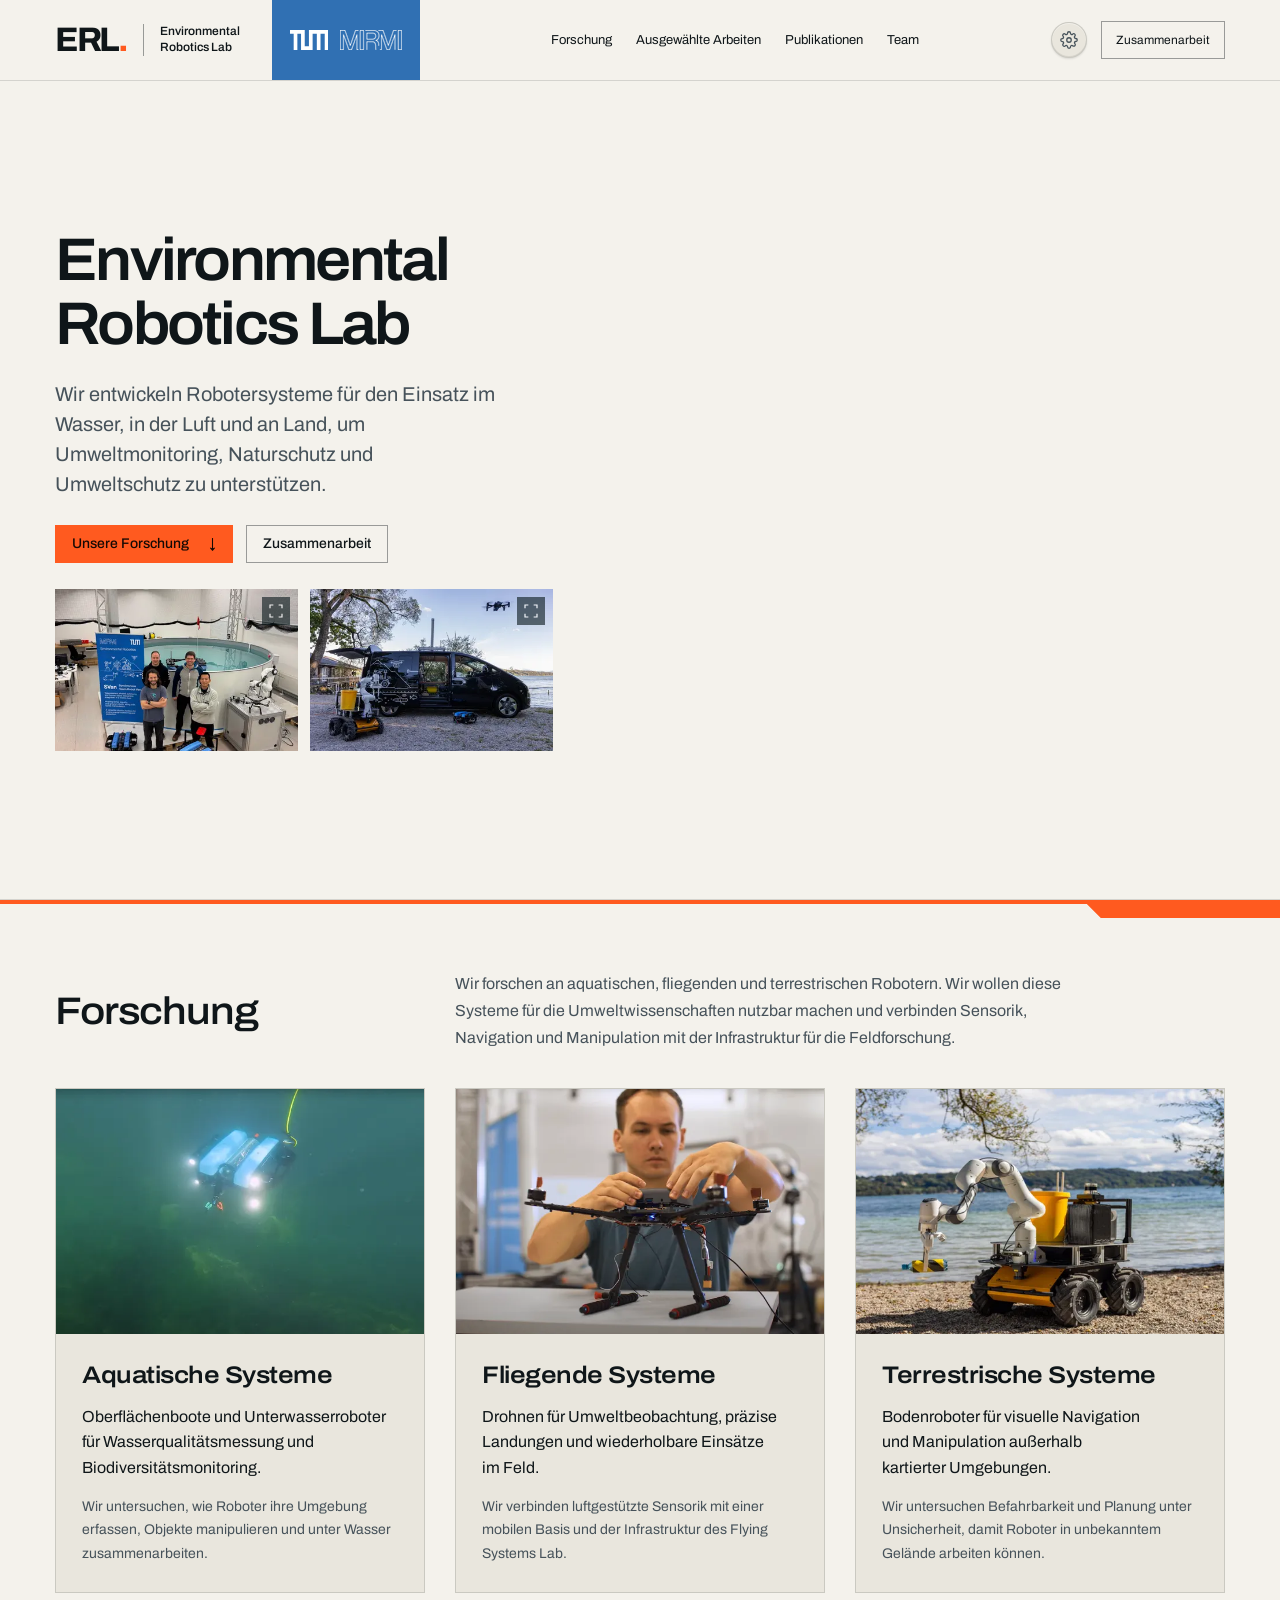
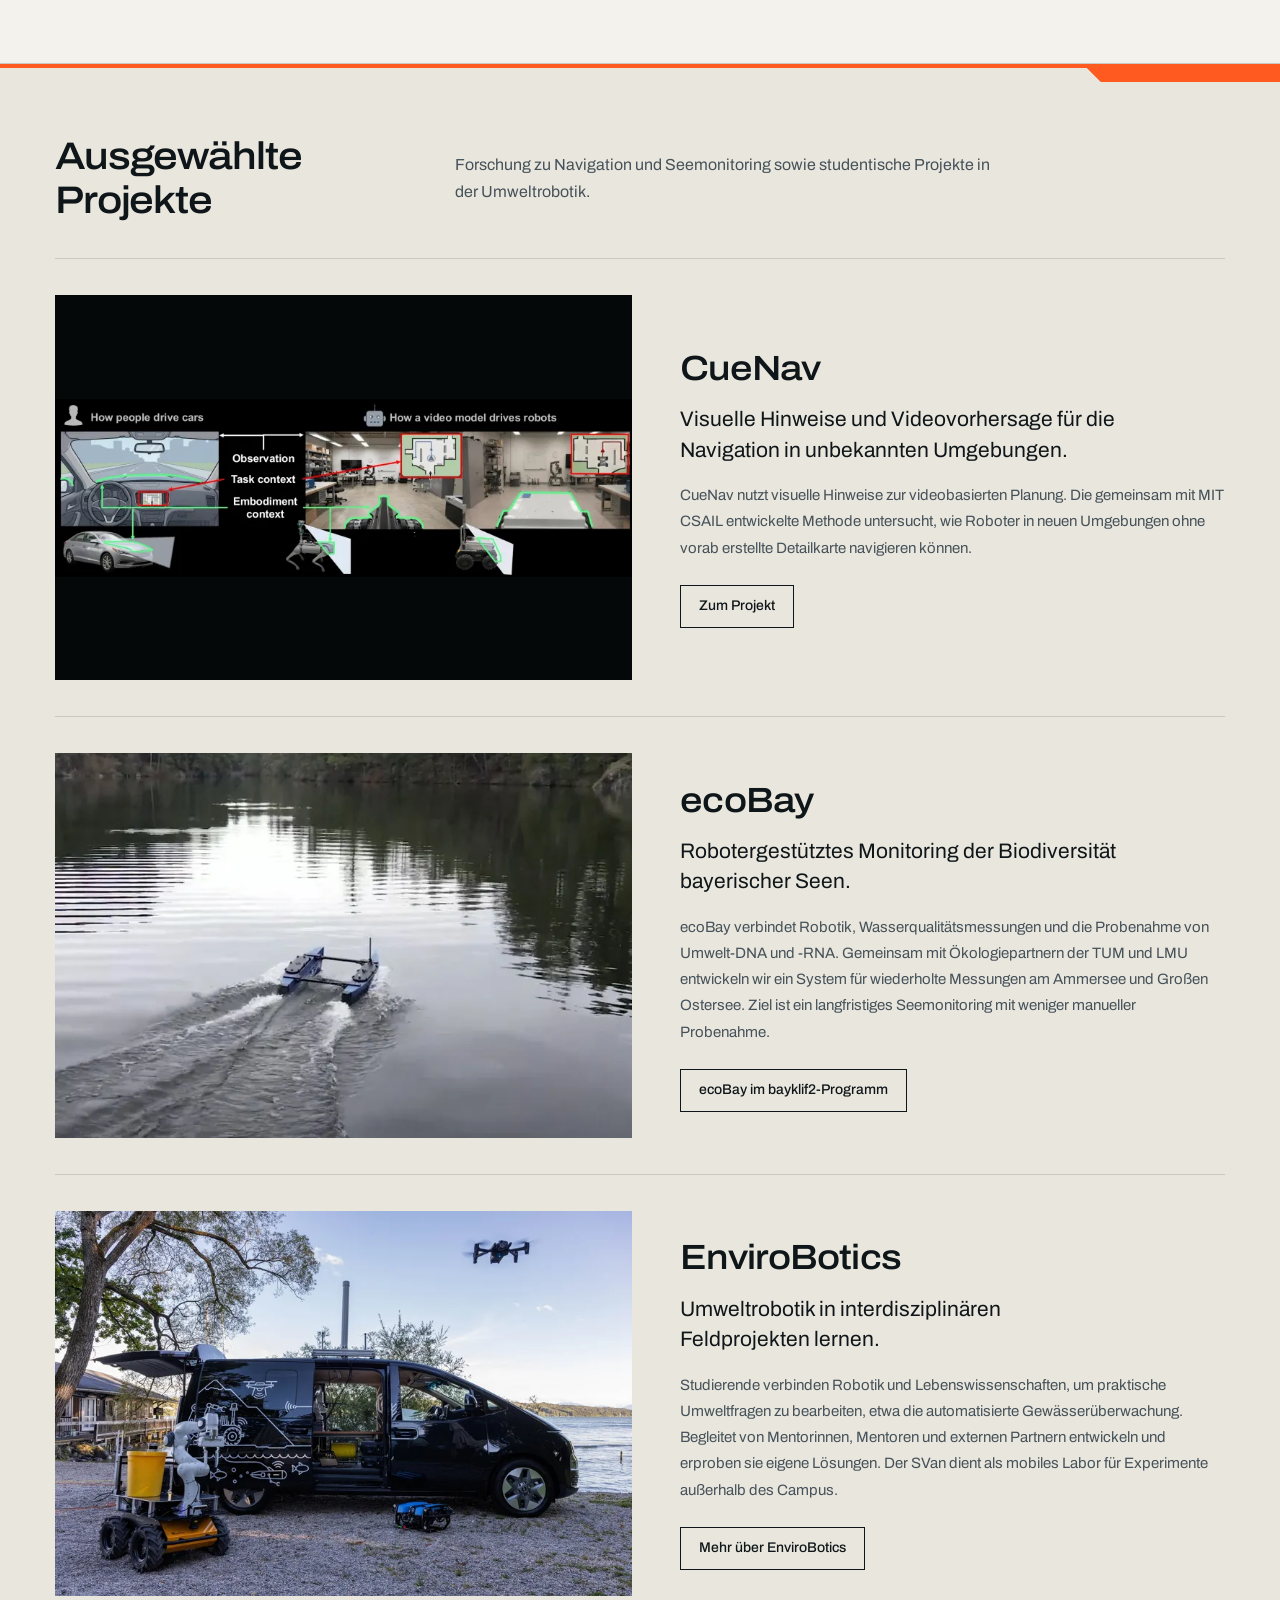
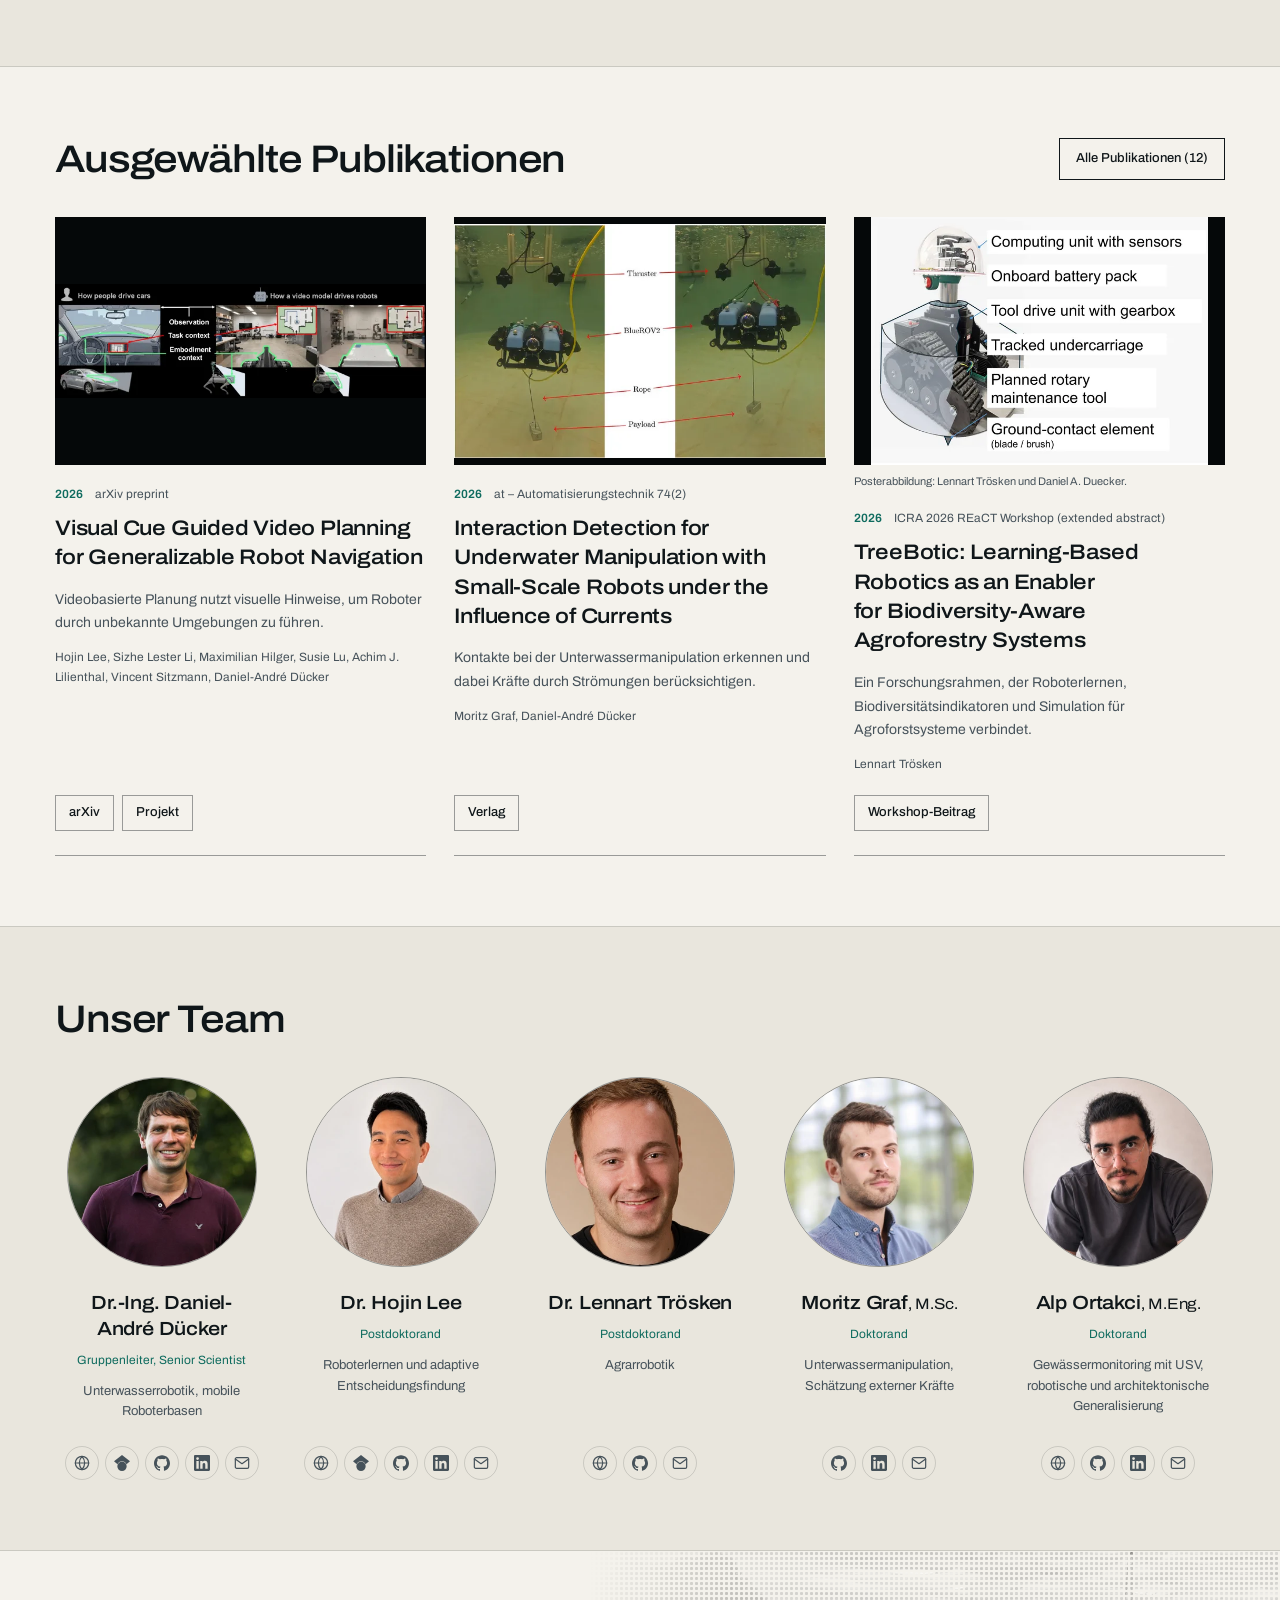
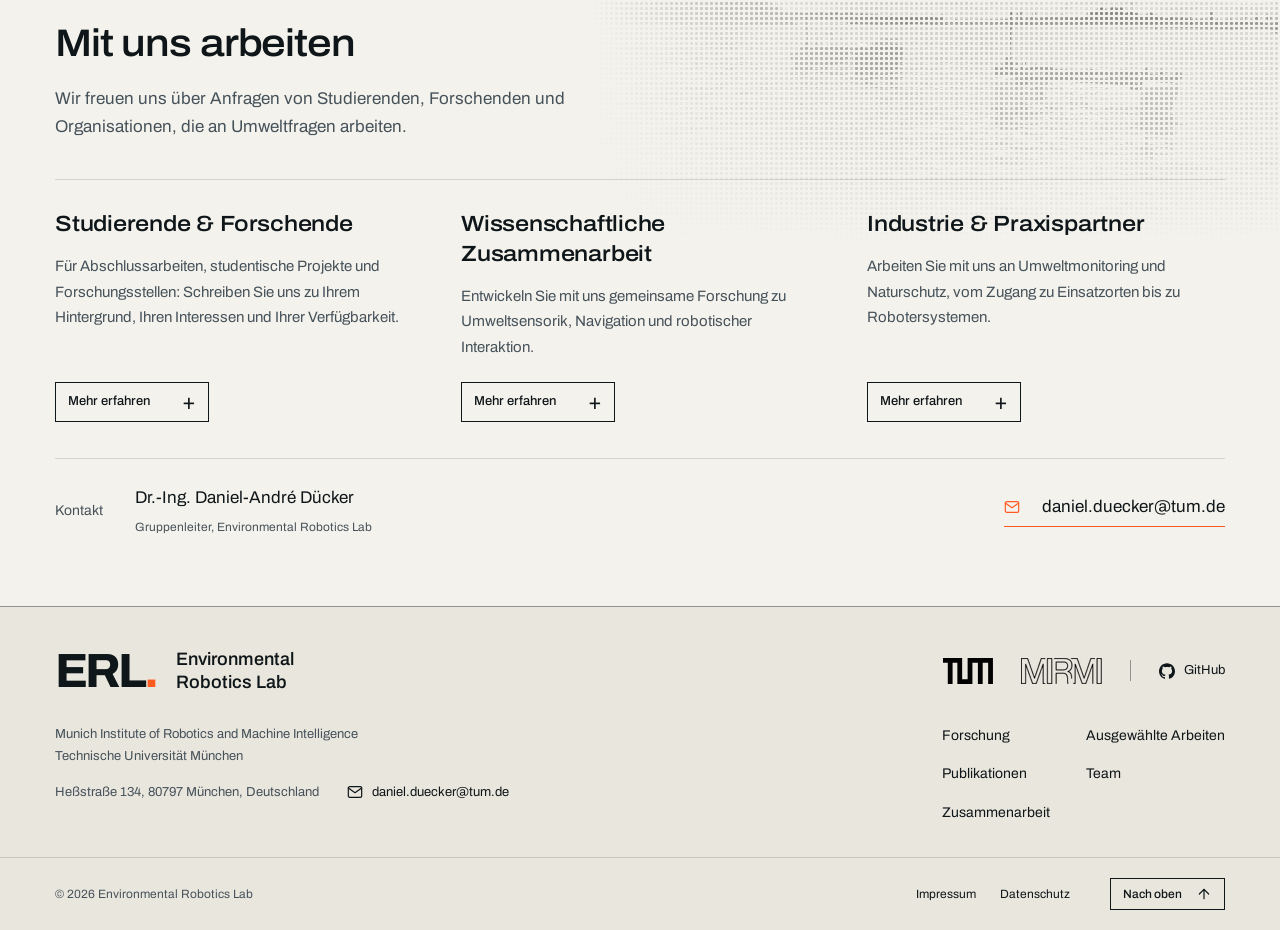
==== commit 579d52ee: "Fix mobile header and prioritize hero photographs" ====
--- a/de/index.html
+++ b/de/index.html
@@ -11,11 +11,11 @@
         document.documentElement.dataset.motionChoice = motion;
         document.documentElement.dataset.motion = motion === 'auto' ? (matchMedia('(prefers-reduced-motion: reduce)').matches ? 'reduce' : 'full') : motion;
       })();
-    </script><link rel="stylesheet" href="/_astro/Layout.DqGxJaTn.css"><link rel="stylesheet" href="/_astro/index.DlbPDmZX.css"></head><body class="placeholder-site" id="page-top"><a class="skip" href="#main">Zum Inhalt springen</a><header class="site-header"><div class="shell header-row"><a class="brand" href="/de/" aria-label="Environmental Robotics Lab an der TUM"><span class="brand-mark">ERL<span aria-hidden="true">.</span></span><span class="brand-name">Environmental<br>Robotics Lab</span></a><div class="institution-marks"><a href="https://www.tum.de/en/" aria-label="Technical University of Munich"><svg xmlns:dc="http://purl.org/dc/elements/1.1/" xmlns:cc="http://creativecommons.org/ns#" xmlns:rdf="http://www.w3.org/1999/02/22-rdf-syntax-ns#" xmlns:svg="http://www.w3.org/2000/svg" xmlns:sodipodi="http://sodipodi.sourceforge.net/DTD/sodipodi-0.dtd" xmlns:inkscape="http://www.inkscape.org/namespaces/inkscape" id="Ebene_1" x="0px" y="0px" width="408.16" height="212.46684" viewBox="-16.014 -31 408.16 212.46684" enable-background="new -16.014 -31 149 114" xml:space="preserve" sodipodi:docname="TUM_Web_Logo_blau.svg" inkscape:version="1.0.1 (3bc2e813f5, 2020-09-07)" class="institution-mark"><metadata id="metadata13"><rdf:RDF><cc:Work rdf:about=""><dc:format>image/svg+xml</dc:format><dc:type rdf:resource="http://purl.org/dc/dcmitype/StillImage" /><dc:title>TUM_Web_Logo_blau</dc:title></cc:Work></rdf:RDF></metadata><defs id="defs11" /><sodipodi:namedview pagecolor="#ffffff" bordercolor="#666666" borderopacity="1" objecttolerance="10" gridtolerance="10" guidetolerance="10" inkscape:pageopacity="0" inkscape:pageshadow="2" inkscape:window-width="1920" inkscape:window-height="986" id="namedview9" showgrid="false" fit-margin-top="0" fit-margin-left="0" fit-margin-right="0" fit-margin-bottom="0" inkscape:zoom="1.754386" inkscape:cx="124.61021" inkscape:cy="115.2546" inkscape:window-x="-11" inkscape:window-y="-11" inkscape:window-maximized="1" inkscape:current-layer="Ebene_1" />
+    </script><link rel="stylesheet" href="/_astro/Layout.BMEar890.css"><link rel="stylesheet" href="/_astro/index.D0DNIUPF.css"></head><body class="placeholder-site" id="page-top"><a class="skip" href="#main">Zum Inhalt springen</a><header class="site-header"><div class="shell header-row"><a class="brand" href="/de/" aria-label="Environmental Robotics Lab an der TUM"><span class="brand-mark">ERL<span aria-hidden="true">.</span></span><span class="brand-name">Environmental<br>Robotics Lab</span></a><div class="institution-marks"><a href="https://www.tum.de/en/" aria-label="Technical University of Munich"><svg xmlns:dc="http://purl.org/dc/elements/1.1/" xmlns:cc="http://creativecommons.org/ns#" xmlns:rdf="http://www.w3.org/1999/02/22-rdf-syntax-ns#" xmlns:svg="http://www.w3.org/2000/svg" xmlns:sodipodi="http://sodipodi.sourceforge.net/DTD/sodipodi-0.dtd" xmlns:inkscape="http://www.inkscape.org/namespaces/inkscape" id="Ebene_1" x="0px" y="0px" width="408.16" height="212.46684" viewBox="-16.014 -31 408.16 212.46684" enable-background="new -16.014 -31 149 114" xml:space="preserve" sodipodi:docname="TUM_Web_Logo_blau.svg" inkscape:version="1.0.1 (3bc2e813f5, 2020-09-07)" class="institution-mark"><metadata id="metadata13"><rdf:RDF><cc:Work rdf:about=""><dc:format>image/svg+xml</dc:format><dc:type rdf:resource="http://purl.org/dc/dcmitype/StillImage" /><dc:title>TUM_Web_Logo_blau</dc:title></cc:Work></rdf:RDF></metadata><defs id="defs11" /><sodipodi:namedview pagecolor="#ffffff" bordercolor="#666666" borderopacity="1" objecttolerance="10" gridtolerance="10" guidetolerance="10" inkscape:pageopacity="0" inkscape:pageshadow="2" inkscape:window-width="1920" inkscape:window-height="986" id="namedview9" showgrid="false" fit-margin-top="0" fit-margin-left="0" fit-margin-right="0" fit-margin-bottom="0" inkscape:zoom="1.754386" inkscape:cx="124.61021" inkscape:cy="115.2546" inkscape:window-x="-11" inkscape:window-y="-11" inkscape:window-maximized="1" inkscape:current-layer="Ebene_1" />
 <title id="title2">TUM_Web_Logo_blau</title>
 <desc id="desc4">TUM</desc>
 <path fill="#3070b3" d="m 140.54052,-31 v 173.32822 h 44.72985 V -31 H 392.146 V 181.46685 H 353.00738 V 8.138629 H 308.2775 V 181.46685 H 269.13887 V 8.138629 H 224.40902 V 181.46685 H 101.4019 V 8.138629 H 62.26327 V 181.46685 H 23.12462 V 8.138629 H -16.014 V -31 Z" id="path6" style="stroke-width:5.59123" />
-</svg></a><a href="https://www.mirmi.tum.de/en/mirmi/" aria-label="Munich Institute of Robotics and Machine Intelligence"><img src="/_astro/mirmi.BAgoNZDB_Z1UIhLS.webp" srcset="/_astro/mirmi.BAgoNZDB_Z1UIhLS.webp 1x, /_astro/mirmi.BAgoNZDB_12aJum.webp 2x, /_astro/mirmi.BAgoNZDB_1ezzxe.webp 3x" alt="MIRMI" loading="lazy" decoding="async" width="62" height="20" class="institution-mark"></a></div><nav class="desktop-nav" aria-label="Hauptnavigation"><a href="/de/#research">Forschung</a><a href="/de/#work">Ausgewählte Arbeiten</a><a href="/de/publications/">Publikationen</a><a href="/de/#people">Team</a></nav><div class="header-tools"><details class="opt" data-options data-astro-cid-2rwairet><summary aria-label="Sprache, Farbschema und Bewegung" title="Sprache, Farbschema und Bewegung" data-astro-cid-2rwairet><svg class="opt__icon" width="18" height="18" viewBox="0 0 24 24" aria-hidden="true" fill="none" stroke="currentColor" stroke-width="1.7" stroke-linecap="round" stroke-linejoin="round" data-astro-cid-2rwairet><circle cx="12" cy="12" r="3" data-astro-cid-2rwairet></circle><path d="M19.4 15a1.65 1.65 0 0 0 .33 1.82l.06.06a2 2 0 1 1-2.83 2.83l-.06-.06a1.65 1.65 0 0 0-1.82-.33 1.65 1.65 0 0 0-1 1.51V21a2 2 0 1 1-4 0v-.09a1.65 1.65 0 0 0-1.08-1.51 1.65 1.65 0 0 0-1.82.33l-.06.06a2 2 0 1 1-2.83-2.83l.06-.06a1.65 1.65 0 0 0 .33-1.82 1.65 1.65 0 0 0-1.51-1H3a2 2 0 1 1 0-4h.09A1.65 1.65 0 0 0 4.6 9a1.65 1.65 0 0 0-.33-1.82l-.06-.06a2 2 0 1 1 2.83-2.83l.06.06a1.65 1.65 0 0 0 1.82.33H9a1.65 1.65 0 0 0 1-1.51V3a2 2 0 1 1 4 0v.09a1.65 1.65 0 0 0 1 1.51 1.65 1.65 0 0 0 1.82-.33l.06-.06a2 2 0 1 1 2.83 2.83l-.06.06a1.65 1.65 0 0 0-.33 1.82V9a1.65 1.65 0 0 0 1.51 1H21a2 2 0 1 1 0 4h-.09a1.65 1.65 0 0 0-1.51 1z" data-astro-cid-2rwairet></path></svg></summary><div class="opt__panel" data-astro-cid-2rwairet><p class="label" data-astro-cid-2rwairet>Sprache</p><div class="opt__row" role="group" aria-label="Sprache" data-astro-cid-2rwairet><a class="opt__choice opt__language" href="/" data-language-path="/" hreflang="en" lang="en" data-astro-cid-2rwairet><span data-astro-cid-2rwairet>English</span></a><a class="opt__choice opt__language" href="/de/" data-language-path="/de/" hreflang="de" lang="de" aria-current="true" data-astro-cid-2rwairet><span data-astro-cid-2rwairet>Deutsch</span><svg width="12" height="12" viewBox="0 0 16 16" fill="none" stroke="currentColor" stroke-width="1.8" aria-hidden="true" data-astro-cid-2rwairet><path d="m3 8 3 3 7-7" data-astro-cid-2rwairet></path></svg></a></div><p class="label" data-astro-cid-2rwairet>Farbschema</p><div class="opt__row" role="group" data-astro-cid-2rwairet><button type="button" class="opt__choice" data-theme-set="light" data-astro-cid-2rwairet>Hell</button><button type="button" class="opt__choice" data-theme-set="dark" data-astro-cid-2rwairet>Dunkel</button></div><p class="label" data-astro-cid-2rwairet>Bewegung</p><div class="opt__row opt__row--3" role="group" data-astro-cid-2rwairet><button type="button" class="opt__choice" data-motion-set="auto" data-astro-cid-2rwairet>Auto</button><button type="button" class="opt__choice" data-motion-set="full" data-astro-cid-2rwairet>An</button><button type="button" class="opt__choice" data-motion-set="reduce" data-astro-cid-2rwairet>Aus</button></div></div></details><script type="module">var e=()=>{document.querySelectorAll(`[data-language-path]`).forEach(e=>{e.href=`${e.dataset.languagePath}${location.search}${location.hash}`})};e(),window.addEventListener(`hashchange`,e),window.addEventListener(`popstate`,e);var t=document.documentElement,n=document.querySelectorAll(`[data-theme-set]`),r=()=>n.forEach(e=>e.setAttribute(`aria-current`,String(e.dataset.themeSet===t.dataset.theme)));n.forEach(e=>e.addEventListener(`click`,()=>{let n=e.dataset.themeSet===`dark`?`dark`:`light`;t.dataset.theme=n;try{localStorage.setItem(`theme`,n)}catch{}window.dispatchEvent(new CustomEvent(`themechange`,{detail:n})),r()})),r();var i=document.querySelectorAll(`[data-motion-set]`),a=()=>{try{return localStorage.getItem(`motion`)??`auto`}catch{return`auto`}},o=()=>{let e=a();i.forEach(t=>t.setAttribute(`aria-current`,String(t.dataset.motionSet===e)))};i.forEach(e=>e.addEventListener(`click`,()=>{let n=e.dataset.motionSet??`auto`;try{n===`auto`?localStorage.removeItem(`motion`):localStorage.setItem(`motion`,n)}catch{}let r=matchMedia(`(prefers-reduced-motion: reduce)`).matches?`reduce`:`full`;t.dataset.motionChoice=n,t.dataset.motion=n===`auto`?r:n,window.dispatchEvent(new CustomEvent(`motionchange`,{detail:t.dataset.motion})),o()})),o(),document.querySelectorAll(`[data-options]`).forEach(e=>{document.addEventListener(`click`,t=>{e.open&&!e.contains(t.target)&&(e.open=!1)}),e.addEventListener(`keydown`,t=>{t.key===`Escape`&&(e.open=!1,e.querySelector(`summary`)?.focus())})});</script><a class="header-contact" href="/de/#contact">Zusammenarbeit</a><details class="mobile-menu"><summary>Menü<span aria-hidden="true">+</span></summary><nav aria-label="Mobile Navigation"><a href="/de/#research">Forschung</a><a href="/de/#work">Ausgewählte Arbeiten</a><a href="/de/publications/">Publikationen</a><a href="/de/#people">Team</a><a href="/de/#contact">Zusammenarbeit</a></nav></details></div></div></header><main id="main"><section class="intro" aria-labelledby="lab-title"><div class="intro-scene"><style>astro-island,astro-slot,astro-static-slot{display:contents}</style><script>(function(){let e=async e=>{await(await e())()};(self.Astro||(self.Astro={})).only=e,window.dispatchEvent(new Event(`astro:only`))})();</script><script>(function(){function e(t){"@babel/helpers - typeof";return e=typeof Symbol==`function`&&typeof Symbol.iterator==`symbol`?function(e){return typeof e}:function(e){return e&&typeof Symbol==`function`&&e.constructor===Symbol&&e!==Symbol.prototype?`symbol`:typeof e},e(t)}function t(t,n){if(e(t)!=`object`||!t)return t;var r=t[Symbol.toPrimitive];if(r!==void 0){var i=r.call(t,n||`default`);if(e(i)!=`object`)return i;throw TypeError(`@@toPrimitive must return a primitive value.`)}return(n===`string`?String:Number)(t)}function n(n){var r=t(n,`string`);return e(r)==`symbol`?r:r+``}function r(e,t,r){return(t=n(t))in e?Object.defineProperty(e,t,{value:r,enumerable:!0,configurable:!0,writable:!0}):e[t]=r,e}let i=/* @__PURE__ */ new Set([`__proto__`,`constructor`,`prototype`]);{let e={0:e=>a(e),1:e=>n(e),2:e=>new RegExp(e),3:e=>new Date(e),4:e=>new Map(n(e)),5:e=>new Set(n(e)),6:e=>BigInt(e),7:e=>new URL(e),8:e=>new Uint8Array(e),9:e=>new Uint16Array(e),10:e=>new Uint32Array(e),11:e=>1/0*e},t=t=>{let[n,r]=t;return n in e?e[n](r):void 0},n=e=>e.map(t),a=e=>typeof e!=`object`||!e?e:Object.fromEntries(Object.entries(e).map(([e,n])=>[e,t(n)]));class o extends HTMLElement{constructor(...e){super(...e),r(this,`Component`,void 0),r(this,`hydrator`,void 0),r(this,`hydrate`,async()=>{var e;if(!this.hydrator||!this.isConnected)return;let t=(e=this.parentElement)==null?void 0:e.closest(`astro-island[ssr]`);if(t){t.addEventListener(`astro:hydrate`,this.hydrate,{once:!0});return}let n=this.querySelectorAll(`astro-slot`),r={},i=this.querySelectorAll(`template[data-astro-template]`);for(let e of i){let t=e.closest(this.tagName);t!=null&&t.isSameNode(this)&&(r[e.getAttribute(`data-astro-template`)||`default`]=e.innerHTML,e.remove())}for(let e of n){let t=e.closest(this.tagName);t!=null&&t.isSameNode(this)&&(r[e.getAttribute(`name`)||`default`]=e.innerHTML)}let o;try{o=this.hasAttribute(`props`)?a(JSON.parse(this.getAttribute(`props`))):{}}catch(e){let t=this.getAttribute(`component-url`)||`<unknown>`,n=this.getAttribute(`component-export`);throw n&&(t+=` (export ${n})`),console.error(`[hydrate] Error parsing props for component ${t}`,this.getAttribute(`props`),e),e}await this.hydrator(this)(this.Component,o,r,{client:this.getAttribute(`client`)}),this.removeAttribute(`ssr`),this.dispatchEvent(new CustomEvent(`astro:hydrate`))}),r(this,`unmount`,()=>{this.isConnected||this.dispatchEvent(new CustomEvent(`astro:unmount`))})}disconnectedCallback(){document.removeEventListener(`astro:after-swap`,this.unmount),document.addEventListener(`astro:after-swap`,this.unmount,{once:!0})}connectedCallback(){if(!this.hasAttribute(`await-children`)||document.readyState===`interactive`||document.readyState===`complete`)this.childrenConnectedCallback();else{let e=()=>{document.removeEventListener(`DOMContentLoaded`,e),t.disconnect(),this.childrenConnectedCallback()},t=new MutationObserver(()=>{var t;((t=this.lastChild)==null?void 0:t.nodeType)===Node.COMMENT_NODE&&this.lastChild.nodeValue===`astro:end`&&(this.lastChild.remove(),e())});t.observe(this,{childList:!0}),document.addEventListener(`DOMContentLoaded`,e)}}async childrenConnectedCallback(){let e=this.getAttribute(`before-hydration-url`);e&&await import(e),this.start()}getRetryImportUrl(e){let t=new URL(e,document.baseURI);return t.searchParams.set(`astro-retry`,Date.now().toString()),t.toString()}async importWithRetry(e){try{return await import(e)}catch(t){return await new Promise(e=>setTimeout(e,1e3)),import(this.getRetryImportUrl(e))}}handleHydrationError(e){let t=this.getAttribute(`component-url`),n=new CustomEvent(`astro:hydration-error`,{cancelable:!0,bubbles:!0,composed:!0,detail:{error:e,componentUrl:t}});this.dispatchEvent(n)&&console.error(`[astro-island] Error hydrating ${t}`,e)}async start(){let e=JSON.parse(this.getAttribute(`opts`)),t=this.getAttribute(`client`);if(Astro[t]===void 0)window.addEventListener(`astro:${t}`,()=>this.start(),{once:!0});else try{await Astro[t](async()=>{let e=this.getAttribute(`renderer-url`);try{let[t,{default:n}]=await Promise.all([this.importWithRetry(this.getAttribute(`component-url`)),e?this.importWithRetry(e):Promise.resolve({default:()=>()=>{}})]),r=this.getAttribute(`component-export`)||`default`;if(r.includes(`.`)){this.Component=t;for(let e of r.split(`.`)){if(i.has(e)||!this.Component||typeof this.Component!=`object`&&typeof this.Component!=`function`||!Object.hasOwn(this.Component,e))throw Error(`Invalid component export path: ${r}`);this.Component=this.Component[e]}}else{if(i.has(r))throw Error(`Invalid component export path: ${r}`);this.Component=t[r]}return this.hydrator=n,this.hydrate}catch(e){return this.handleHydrationError(e),()=>{}}},e,this)}catch(e){this.handleHydrationError(e)}}attributeChangedCallback(){this.hydrate()}}r(o,`observedAttributes`,[`props`]),customElements.get(`astro-island`)||customElements.define(`astro-island`,o)}})();</script><astro-island uid="2902uR" component-url="/_astro/HeroMount.BAI30M4w.js" component-export="default" renderer-url="/_astro/client.DCgYMWuJ.js" props="{&quot;lang&quot;:[0,&quot;de&quot;],&quot;enabledScenes&quot;:[1,[[0,&quot;blueboat&quot;],[0,&quot;bluerov2&quot;],[0,&quot;drone&quot;]]]}" ssr client="only" opts="{&quot;name&quot;:&quot;HeroMount&quot;,&quot;value&quot;:&quot;react&quot;}"></astro-island></div><div class="shell intro-grid"><div class="intro-copy" data-hero-card><h1 id="lab-title">Environmental<br>Robotics Lab</h1><p class="intro-mission">Wir entwickeln Robotersysteme für den Einsatz im Wasser, in der Luft und an Land, um Umweltmonitoring, Naturschutz und Umweltschutz zu unterstützen.</p><div class="intro-actions"><a class="btn btn--signal" href="#research">Unsere Forschung<span aria-hidden="true">↓</span></a><a class="btn intro-contact" href="#contact">Zusammenarbeit</a></div><div class="intro-photos"><div class="photo-reel" data-reel data-astro-cid-y2kjb6ib><div class="photo-reel__viewport" tabindex="0" role="region" aria-label="Bilder aus dem Labor und dem Feldeinsatz" data-reel-viewport data-astro-cid-y2kjb6ib><div class="photo-reel__track" data-astro-cid-y2kjb6ib><div class="photo-reel__set" data-astro-cid-y2kjb6ib><figure class="photo-reel__frame photo-reel__frame--group" data-frame="erl-group-2025" data-astro-cid-y2kjb6ib><button class="photo-reel__open" type="button" data-photo-index="0" data-photo-full="/_astro/team-lab.Znet0iZP_Z2oK2S5.webp" data-photo-caption="Im Environmental Robotics Lab, 2025" data-photo-credit aria-label="Foto vergrößern: Im Environmental Robotics Lab, 2025" data-astro-cid-y2kjb6ib><picture data-astro-cid-y2kjb6ib="true"><source srcset="/_astro/team-lab.Znet0iZP_Z8wGIw.webp 320w, /_astro/team-lab.Znet0iZP_Z1al8nY.webp 560w, /_astro/team-lab.Znet0iZP_1NRJ8I.webp 800w" type="image/webp" sizes="(min-width: 681px) 250px, 45vw"><img src="/_astro/team-lab.Znet0iZP_1242o0.jpg" srcset="/_astro/team-lab.Znet0iZP_26DYDF.jpg 320w, /_astro/team-lab.Znet0iZP_14PxYd.jpg 560w, /_astro/team-lab.Znet0iZP_l2fsJ.jpg 800w" alt="Im Environmental Robotics Lab, 2025" sizes="(min-width: 681px) 250px, 45vw" decoding="async" loading="eager" data-astro-cid-y2kjb6ib="true" width="1600" height="2133"></picture><span class="photo-reel__expand" aria-hidden="true" data-astro-cid-y2kjb6ib><svg viewBox="0 0 24 24" width="16" height="16" fill="none" stroke="currentColor" stroke-width="1.8" data-astro-cid-y2kjb6ib><path d="M8 3H3v5m13-5h5v5M3 16v5h5m13-5v5h-5" data-astro-cid-y2kjb6ib></path></svg></span></button><figcaption data-astro-cid-y2kjb6ib>Im Environmental Robotics Lab, 2025</figcaption></figure><figure class="photo-reel__frame" data-frame="svan-team" data-astro-cid-y2kjb6ib><button class="photo-reel__open" type="button" data-photo-index="1" data-photo-full="/_astro/svan-team.ByA7DaCm_ZsvGXE.webp" data-photo-caption="Der SVan mit Luft-, Boden- und Unterwasserrobotern" data-photo-credit aria-label="Foto vergrößern: Der SVan mit Luft-, Boden- und Unterwasserrobotern" data-astro-cid-y2kjb6ib><picture data-astro-cid-y2kjb6ib="true"><source srcset="/_astro/svan-team.ByA7DaCm_Z1xKvhz.webp 320w, /_astro/svan-team.ByA7DaCm_Z19W3gS.webp 560w, /_astro/svan-team.ByA7DaCm_Z24p6s9.webp 800w" type="image/webp" sizes="(min-width: 681px) 250px, 45vw"><img src="/_astro/svan-team.ByA7DaCm_Zgq2wm.jpg" srcset="/_astro/svan-team.ByA7DaCm_23A8Qn.jpg 320w, /_astro/svan-team.ByA7DaCm_2roAR4.jpg 560w, /_astro/svan-team.ByA7DaCm_1wVxFN.jpg 800w" alt="Der SVan mit Luft-, Boden- und Unterwasserrobotern" sizes="(min-width: 681px) 250px, 45vw" decoding="async" loading="eager" data-astro-cid-y2kjb6ib="true" width="2000" height="1334"></picture><span class="photo-reel__expand" aria-hidden="true" data-astro-cid-y2kjb6ib><svg viewBox="0 0 24 24" width="16" height="16" fill="none" stroke="currentColor" stroke-width="1.8" data-astro-cid-y2kjb6ib><path d="M8 3H3v5m13-5h5v5M3 16v5h5m13-5v5h-5" data-astro-cid-y2kjb6ib></path></svg></span></button><figcaption data-astro-cid-y2kjb6ib>Der SVan mit Luft-, Boden- und Unterwasserrobotern</figcaption></figure><figure class="photo-reel__frame" data-frame="mirmi-underwater-lab" data-astro-cid-y2kjb6ib><button class="photo-reel__open" type="button" data-photo-index="2" data-photo-full="/_astro/underwater-lab.B7HQhKQm_1DU628.webp" data-photo-caption="Das Underwater Systems Lab" data-photo-credit="MIRMI" aria-label="Foto vergrößern: Das Underwater Systems Lab" data-astro-cid-y2kjb6ib><picture data-astro-cid-y2kjb6ib="true"><source srcset="/_astro/underwater-lab.B7HQhKQm_xcN0e.webp 320w, /_astro/underwater-lab.B7HQhKQm_Z1a0AeV.webp 560w, /_astro/underwater-lab.B7HQhKQm_Z29NfJR.webp 800w" type="image/webp" sizes="(min-width: 681px) 250px, 45vw"><img src="/_astro/underwater-lab.B7HQhKQm_y4lwN.jpg" srcset="/_astro/underwater-lab.B7HQhKQm_Z1t4qkv.jpg 320w, /_astro/underwater-lab.B7HQhKQm_1STjeg.jpg 560w, /_astro/underwater-lab.B7HQhKQm_T6DIk.jpg 800w" alt="Das Underwater Systems Lab" sizes="(min-width: 681px) 250px, 45vw" decoding="async" loading="eager" data-astro-cid-y2kjb6ib="true" width="2000" height="1500"></picture><span class="photo-reel__expand" aria-hidden="true" data-astro-cid-y2kjb6ib><svg viewBox="0 0 24 24" width="16" height="16" fill="none" stroke="currentColor" stroke-width="1.8" data-astro-cid-y2kjb6ib><path d="M8 3H3v5m13-5h5v5M3 16v5h5m13-5v5h-5" data-astro-cid-y2kjb6ib></path></svg></span></button><figcaption data-astro-cid-y2kjb6ib>Das Underwater Systems Lab<span data-astro-cid-y2kjb6ib>&copy; MIRMI</span></figcaption></figure><figure class="photo-reel__frame" data-frame="drone-field" data-astro-cid-y2kjb6ib><button class="photo-reel__open" type="button" data-photo-index="3" data-photo-full="/_astro/drone-field.CZsC-nvO_1E63QA.webp" data-photo-caption="Drohnenflug im Feldeinsatz" data-photo-credit aria-label="Foto vergrößern: Drohnenflug im Feldeinsatz" data-astro-cid-y2kjb6ib><picture data-astro-cid-y2kjb6ib="true"><source srcset="/_astro/drone-field.CZsC-nvO_Z28nDnq.webp 320w, /_astro/drone-field.CZsC-nvO_1jPjT.webp 560w, /_astro/drone-field.CZsC-nvO_2mzF1f.webp 800w" type="image/webp" sizes="(min-width: 681px) 250px, 45vw"><img src="/_astro/drone-field.CZsC-nvO_Z14fdel.jpg" srcset="/_astro/drone-field.CZsC-nvO_1e2el2.jpg 320w, /_astro/drone-field.CZsC-nvO_Z1GrpKz.jpg 560w, /_astro/drone-field.CZsC-nvO_DNoUL.jpg 800w" alt="Drohnenflug im Feldeinsatz" sizes="(min-width: 681px) 250px, 45vw" decoding="async" loading="eager" data-astro-cid-y2kjb6ib="true" width="2000" height="1334"></picture><span class="photo-reel__expand" aria-hidden="true" data-astro-cid-y2kjb6ib><svg viewBox="0 0 24 24" width="16" height="16" fill="none" stroke="currentColor" stroke-width="1.8" data-astro-cid-y2kjb6ib><path d="M8 3H3v5m13-5h5v5M3 16v5h5m13-5v5h-5" data-astro-cid-y2kjb6ib></path></svg></span></button><figcaption data-astro-cid-y2kjb6ib>Drohnenflug im Feldeinsatz</figcaption></figure><figure class="photo-reel__frame" data-frame="svan-field" data-astro-cid-y2kjb6ib><button class="photo-reel__open" type="button" data-photo-index="4" data-photo-full="/_astro/svan-field.Ca-mg3RB_1EUya.webp" data-photo-caption="Der SVan und sein Roboterteam" data-photo-credit="Hyundai" aria-label="Foto vergrößern: Der SVan und sein Roboterteam" data-astro-cid-y2kjb6ib><picture data-astro-cid-y2kjb6ib="true"><source srcset="/_astro/svan-field.Ca-mg3RB_vTtYX.webp 320w, /_astro/svan-field.Ca-mg3RB_ZxjdTV.webp 560w, /_astro/svan-field.Ca-mg3RB_2qYn7s.webp 800w" type="image/webp" sizes="(min-width: 681px) 250px, 45vw"><img src="/_astro/svan-field.Ca-mg3RB_2qgBHJ.jpg" srcset="/_astro/svan-field.Ca-mg3RB_Z2j5WqL.jpg 320w, /_astro/svan-field.Ca-mg3RB_1GRssg.jpg 560w, /_astro/svan-field.Ca-mg3RB_Zo14jh.jpg 800w" alt="Der SVan und sein Roboterteam" sizes="(min-width: 681px) 250px, 45vw" decoding="async" loading="lazy" data-astro-cid-y2kjb6ib="true" width="840" height="560"></picture><span class="photo-reel__expand" aria-hidden="true" data-astro-cid-y2kjb6ib><svg viewBox="0 0 24 24" width="16" height="16" fill="none" stroke="currentColor" stroke-width="1.8" data-astro-cid-y2kjb6ib><path d="M8 3H3v5m13-5h5v5M3 16v5h5m13-5v5h-5" data-astro-cid-y2kjb6ib></path></svg></span></button><figcaption data-astro-cid-y2kjb6ib>Der SVan und sein Roboterteam<span data-astro-cid-y2kjb6ib>&copy; Hyundai</span></figcaption></figure><figure class="photo-reel__frame" data-frame="husky-shore" data-astro-cid-y2kjb6ib><button class="photo-reel__open" type="button" data-photo-index="5" data-photo-full="/_astro/husky-shore.7jEYjudq_gYQL2.webp" data-photo-caption="Husky-Bodenroboter mit Manipulator am Seeufer" data-photo-credit aria-label="Foto vergrößern: Husky-Bodenroboter mit Manipulator am Seeufer" data-astro-cid-y2kjb6ib><picture data-astro-cid-y2kjb6ib="true"><source srcset="/_astro/husky-shore.7jEYjudq_1umBVi.webp 320w, /_astro/husky-shore.7jEYjudq_1wFgXK.webp 560w, /_astro/husky-shore.7jEYjudq_2hoEKr.webp 800w" type="image/webp" sizes="(min-width: 681px) 250px, 45vw"><img src="/_astro/husky-shore.7jEYjudq_Z1xHV9g.jpg" srcset="/_astro/husky-shore.7jEYjudq_ZdoD9b.jpg 320w, /_astro/husky-shore.7jEYjudq_Zb5Y6I.jpg 560w, /_astro/husky-shore.7jEYjudq_yCoEX.jpg 800w" alt="Husky-Bodenroboter mit Manipulator am Seeufer" sizes="(min-width: 681px) 250px, 45vw" decoding="async" loading="lazy" data-astro-cid-y2kjb6ib="true" width="2000" height="1500"></picture><span class="photo-reel__expand" aria-hidden="true" data-astro-cid-y2kjb6ib><svg viewBox="0 0 24 24" width="16" height="16" fill="none" stroke="currentColor" stroke-width="1.8" data-astro-cid-y2kjb6ib><path d="M8 3H3v5m13-5h5v5M3 16v5h5m13-5v5h-5" data-astro-cid-y2kjb6ib></path></svg></span></button><figcaption data-astro-cid-y2kjb6ib>Husky-Bodenroboter mit Manipulator am Seeufer</figcaption></figure><figure class="photo-reel__frame" data-frame="lab-rov" data-astro-cid-y2kjb6ib><button class="photo-reel__open" type="button" data-photo-index="6" data-photo-full="/_astro/lab-rov.DZ6GX-1U_1IDtr1.webp" data-photo-caption="Vorbereitung eines Unterwasserroboters" data-photo-credit="Hyundai" aria-label="Foto vergrößern: Vorbereitung eines Unterwasserroboters" data-astro-cid-y2kjb6ib><picture data-astro-cid-y2kjb6ib="true"><source srcset="/_astro/lab-rov.DZ6GX-1U_ZgQ4A2.webp 320w, /_astro/lab-rov.DZ6GX-1U_1tI9KU.webp 560w, /_astro/lab-rov.DZ6GX-1U_Z9pzPg.webp 800w" type="image/webp" sizes="(min-width: 681px) 250px, 45vw"><img src="/_astro/lab-rov.DZ6GX-1U_ZXTVGS.jpg" srcset="/_astro/lab-rov.DZ6GX-1U_1MbQan.jpg 320w, /_astro/lab-rov.DZ6GX-1U_Z1wq3hB.jpg 560w, /_astro/lab-rov.DZ6GX-1U_1TCkU9.jpg 800w" alt="Vorbereitung eines Unterwasserroboters" sizes="(min-width: 681px) 250px, 45vw" decoding="async" loading="lazy" data-astro-cid-y2kjb6ib="true" width="840" height="560"></picture><span class="photo-reel__expand" aria-hidden="true" data-astro-cid-y2kjb6ib><svg viewBox="0 0 24 24" width="16" height="16" fill="none" stroke="currentColor" stroke-width="1.8" data-astro-cid-y2kjb6ib><path d="M8 3H3v5m13-5h5v5M3 16v5h5m13-5v5h-5" data-astro-cid-y2kjb6ib></path></svg></span></button><figcaption data-astro-cid-y2kjb6ib>Vorbereitung eines Unterwasserroboters<span data-astro-cid-y2kjb6ib>&copy; Hyundai</span></figcaption></figure><figure class="photo-reel__frame" data-frame="field-equipment" data-astro-cid-y2kjb6ib><button class="photo-reel__open" type="button" data-photo-index="7" data-photo-full="/_astro/field-equipment.shcoHc1h_276IKD.webp" data-photo-caption="Vorbereitung der Roboter und Ausrüstung für den Feldeinsatz" data-photo-credit aria-label="Foto vergrößern: Vorbereitung der Roboter und Ausrüstung für den Feldeinsatz" data-astro-cid-y2kjb6ib><picture data-astro-cid-y2kjb6ib="true"><source srcset="/_astro/field-equipment.shcoHc1h_Z1wb3oL.webp 320w, /_astro/field-equipment.shcoHc1h_qImbV.webp 560w, /_astro/field-equipment.shcoHc1h_Z1X8Ch4.webp 800w" type="image/webp" sizes="(min-width: 681px) 250px, 45vw"><img src="/_astro/field-equipment.shcoHc1h_Z1kYvIU.jpg" srcset="/_astro/field-equipment.shcoHc1h_1UDwGv.jpg 320w, /_astro/field-equipment.shcoHc1h_Z1bDbvI.jpg 560w, /_astro/field-equipment.shcoHc1h_1tFWOd.jpg 800w" alt="Vorbereitung der Roboter und Ausrüstung für den Feldeinsatz" sizes="(min-width: 681px) 250px, 45vw" decoding="async" loading="lazy" data-astro-cid-y2kjb6ib="true" width="2000" height="1500"></picture><span class="photo-reel__expand" aria-hidden="true" data-astro-cid-y2kjb6ib><svg viewBox="0 0 24 24" width="16" height="16" fill="none" stroke="currentColor" stroke-width="1.8" data-astro-cid-y2kjb6ib><path d="M8 3H3v5m13-5h5v5M3 16v5h5m13-5v5h-5" data-astro-cid-y2kjb6ib></path></svg></span></button><figcaption data-astro-cid-y2kjb6ib>Vorbereitung der Roboter und Ausrüstung für den Feldeinsatz</figcaption></figure><figure class="photo-reel__frame" data-frame="mirmi-husky" data-astro-cid-y2kjb6ib><button class="photo-reel__open" type="button" data-photo-index="8" data-photo-full="/_astro/hero.CRDC8Xeg_IJ7wm.webp" data-photo-caption="Der Husky A200 am Ufer" data-photo-credit="MIRMI" aria-label="Foto vergrößern: Der Husky A200 am Ufer" data-astro-cid-y2kjb6ib><picture data-astro-cid-y2kjb6ib="true"><source srcset="/_astro/hero.CRDC8Xeg_ZSfmCL.webp 320w, /_astro/hero.CRDC8Xeg_Zv3wAC.webp 560w, /_astro/hero.CRDC8Xeg_1ghINu.webp 800w" type="image/webp" sizes="(min-width: 681px) 250px, 45vw"><img src="/_astro/hero.CRDC8Xeg_1KFMjd.jpg" srcset="/_astro/hero.CRDC8Xeg_ZYbIGO.jpg 320w, /_astro/hero.CRDC8Xeg_ZAYSEF.jpg 560w, /_astro/hero.CRDC8Xeg_1almJr.jpg 800w" alt="Der Husky A200 am Ufer" sizes="(min-width: 681px) 250px, 45vw" decoding="async" loading="lazy" data-astro-cid-y2kjb6ib="true" width="1920" height="1080"></picture><span class="photo-reel__expand" aria-hidden="true" data-astro-cid-y2kjb6ib><svg viewBox="0 0 24 24" width="16" height="16" fill="none" stroke="currentColor" stroke-width="1.8" data-astro-cid-y2kjb6ib><path d="M8 3H3v5m13-5h5v5M3 16v5h5m13-5v5h-5" data-astro-cid-y2kjb6ib></path></svg></span></button><figcaption data-astro-cid-y2kjb6ib>Der Husky A200 am Ufer<span data-astro-cid-y2kjb6ib>&copy; MIRMI</span></figcaption></figure><figure class="photo-reel__frame" data-frame="svan-husky" data-astro-cid-y2kjb6ib><button class="photo-reel__open" type="button" data-photo-index="9" data-photo-full="/_astro/svan-husky.B1PPVNvh_2ri6xu.webp" data-photo-caption="Der Bodenroboter verlässt den SVan" data-photo-credit="Hyundai" aria-label="Foto vergrößern: Der Bodenroboter verlässt den SVan" data-astro-cid-y2kjb6ib><picture data-astro-cid-y2kjb6ib="true"><source srcset="/_astro/svan-husky.B1PPVNvh_Z28EsOD.webp 320w, /_astro/svan-husky.B1PPVNvh_1RiW4o.webp 560w, /_astro/svan-husky.B1PPVNvh_ZdzzH9.webp 800w" type="image/webp" sizes="(min-width: 681px) 250px, 45vw"><img src="/_astro/svan-husky.B1PPVNvh_Zeil6R.jpg" srcset="/_astro/svan-husky.B1PPVNvh_6wdxy.jpg 320w, /_astro/svan-husky.B1PPVNvh_ZWGuml.jpg 560w, /_astro/svan-husky.B1PPVNvh_21B6F3.jpg 800w" alt="Der Bodenroboter verlässt den SVan" sizes="(min-width: 681px) 250px, 45vw" decoding="async" loading="lazy" data-astro-cid-y2kjb6ib="true" width="840" height="560"></picture><span class="photo-reel__expand" aria-hidden="true" data-astro-cid-y2kjb6ib><svg viewBox="0 0 24 24" width="16" height="16" fill="none" stroke="currentColor" stroke-width="1.8" data-astro-cid-y2kjb6ib><path d="M8 3H3v5m13-5h5v5M3 16v5h5m13-5v5h-5" data-astro-cid-y2kjb6ib></path></svg></span></button><figcaption data-astro-cid-y2kjb6ib>Der Bodenroboter verlässt den SVan<span data-astro-cid-y2kjb6ib>&copy; Hyundai</span></figcaption></figure><figure class="photo-reel__frame" data-frame="lab-gripper" data-astro-cid-y2kjb6ib><button class="photo-reel__open" type="button" data-photo-index="10" data-photo-full="/_astro/lab-gripper.DUZh8WIg_1MgPO5.webp" data-photo-caption="Einstellen eines Greifers" data-photo-credit="Hyundai" aria-label="Foto vergrößern: Einstellen eines Greifers" data-astro-cid-y2kjb6ib><picture data-astro-cid-y2kjb6ib="true"><source srcset="/_astro/lab-gripper.DUZh8WIg_Z1anCtf.webp 320w, /_astro/lab-gripper.DUZh8WIg_gyd8Q.webp 560w, /_astro/lab-gripper.DUZh8WIg_ZCSP2p.webp 800w" type="image/webp" sizes="(min-width: 681px) 250px, 45vw"><img src="/_astro/lab-gripper.DUZh8WIg_V6oQ.jpg" srcset="/_astro/lab-gripper.DUZh8WIg_2qX1EH.jpg 320w, /_astro/lab-gripper.DUZh8WIg_Z1chgw8.jpg 560w, /_astro/lab-gripper.DUZh8WIg_Z26JjHo.jpg 800w" alt="Einstellen eines Greifers" sizes="(min-width: 681px) 250px, 45vw" decoding="async" loading="lazy" data-astro-cid-y2kjb6ib="true" width="840" height="560"></picture><span class="photo-reel__expand" aria-hidden="true" data-astro-cid-y2kjb6ib><svg viewBox="0 0 24 24" width="16" height="16" fill="none" stroke="currentColor" stroke-width="1.8" data-astro-cid-y2kjb6ib><path d="M8 3H3v5m13-5h5v5M3 16v5h5m13-5v5h-5" data-astro-cid-y2kjb6ib></path></svg></span></button><figcaption data-astro-cid-y2kjb6ib>Einstellen eines Greifers<span data-astro-cid-y2kjb6ib>&copy; Hyundai</span></figcaption></figure><figure class="photo-reel__frame" data-frame="mirmi-flying-lab" data-astro-cid-y2kjb6ib><button class="photo-reel__open" type="button" data-photo-index="11" data-photo-full="/_astro/flying-lab.ND0EibVc_V21AY.webp" data-photo-caption="Das Flying Systems Lab" data-photo-credit="MIRMI" aria-label="Foto vergrößern: Das Flying Systems Lab" data-astro-cid-y2kjb6ib><picture data-astro-cid-y2kjb6ib="true"><source srcset="/_astro/flying-lab.ND0EibVc_1xpLM9.webp 320w, /_astro/flying-lab.ND0EibVc_PARto.webp 560w, /_astro/flying-lab.ND0EibVc_QcGTR.webp 800w" type="image/webp" sizes="(min-width: 681px) 250px, 45vw"><img src="/_astro/flying-lab.ND0EibVc_Z2b2zs2.jpg" srcset="/_astro/flying-lab.ND0EibVc_4zi7a.jpg 320w, /_astro/flying-lab.ND0EibVc_ZCeBbA.jpg 560w, /_astro/flying-lab.ND0EibVc_ZBCLK7.jpg 800w" alt="Das Flying Systems Lab" sizes="(min-width: 681px) 250px, 45vw" decoding="async" loading="lazy" data-astro-cid-y2kjb6ib="true" width="1210" height="908"></picture><span class="photo-reel__expand" aria-hidden="true" data-astro-cid-y2kjb6ib><svg viewBox="0 0 24 24" width="16" height="16" fill="none" stroke="currentColor" stroke-width="1.8" data-astro-cid-y2kjb6ib><path d="M8 3H3v5m13-5h5v5M3 16v5h5m13-5v5h-5" data-astro-cid-y2kjb6ib></path></svg></span></button><figcaption data-astro-cid-y2kjb6ib>Das Flying Systems Lab<span data-astro-cid-y2kjb6ib>&copy; MIRMI</span></figcaption></figure><figure class="photo-reel__frame" data-frame="svan-arm" data-astro-cid-y2kjb6ib><button class="photo-reel__open" type="button" data-photo-index="12" data-photo-full="/_astro/svan-arm.BhM7BFff_Z2qCOdS.webp" data-photo-caption="Der mobile Manipulator am SVan" data-photo-credit="Hyundai" aria-label="Foto vergrößern: Der mobile Manipulator am SVan" data-astro-cid-y2kjb6ib><picture data-astro-cid-y2kjb6ib="true"><source srcset="/_astro/svan-arm.BhM7BFff_Z1E2M5G.webp 320w, /_astro/svan-arm.BhM7BFff_19odaW.webp 560w, /_astro/svan-arm.BhM7BFff_ZTnMbV.webp 800w" type="image/webp" sizes="(min-width: 681px) 250px, 45vw"><img src="/_astro/svan-arm.BhM7BFff_Z7JDOW.jpg" srcset="/_astro/svan-arm.BhM7BFff_1n3jEN.jpg 320w, /_astro/svan-arm.BhM7BFff_ZSGNRu.jpg 560w, /_astro/svan-arm.BhM7BFff_27Hjyy.jpg 800w" alt="Der mobile Manipulator am SVan" sizes="(min-width: 681px) 250px, 45vw" decoding="async" loading="lazy" data-astro-cid-y2kjb6ib="true" width="840" height="560"></picture><span class="photo-reel__expand" aria-hidden="true" data-astro-cid-y2kjb6ib><svg viewBox="0 0 24 24" width="16" height="16" fill="none" stroke="currentColor" stroke-width="1.8" data-astro-cid-y2kjb6ib><path d="M8 3H3v5m13-5h5v5M3 16v5h5m13-5v5h-5" data-astro-cid-y2kjb6ib></path></svg></span></button><figcaption data-astro-cid-y2kjb6ib>Der mobile Manipulator am SVan<span data-astro-cid-y2kjb6ib>&copy; Hyundai</span></figcaption></figure><figure class="photo-reel__frame" data-frame="lab-drone-build" data-astro-cid-y2kjb6ib><button class="photo-reel__open" type="button" data-photo-index="13" data-photo-full="/_astro/lab-drone-build.BRE1HMnp_ZeN119.webp" data-photo-caption="Arbeit an einer Drohne" data-photo-credit="Hyundai" aria-label="Foto vergrößern: Arbeit an einer Drohne" data-astro-cid-y2kjb6ib><picture data-astro-cid-y2kjb6ib="true"><source srcset="/_astro/lab-drone-build.BRE1HMnp_XpfjV.webp 320w, /_astro/lab-drone-build.BRE1HMnp_1nbKv6.webp 560w, /_astro/lab-drone-build.BRE1HMnp_1R9lsJ.webp 800w" type="image/webp" sizes="(min-width: 681px) 250px, 45vw"><img src="/_astro/lab-drone-build.BRE1HMnp_WPeLs.jpg" srcset="/_astro/lab-drone-build.BRE1HMnp_Z22FnHb.jpg 320w, /_astro/lab-drone-build.BRE1HMnp_Z1CSRw1.jpg 560w, /_astro/lab-drone-build.BRE1HMnp_Z18Vhyn.jpg 800w" alt="Arbeit an einer Drohne" sizes="(min-width: 681px) 250px, 45vw" decoding="async" loading="lazy" data-astro-cid-y2kjb6ib="true" width="840" height="560"></picture><span class="photo-reel__expand" aria-hidden="true" data-astro-cid-y2kjb6ib><svg viewBox="0 0 24 24" width="16" height="16" fill="none" stroke="currentColor" stroke-width="1.8" data-astro-cid-y2kjb6ib><path d="M8 3H3v5m13-5h5v5M3 16v5h5m13-5v5h-5" data-astro-cid-y2kjb6ib></path></svg></span></button><figcaption data-astro-cid-y2kjb6ib>Arbeit an einer Drohne<span data-astro-cid-y2kjb6ib>&copy; Hyundai</span></figcaption></figure><figure class="photo-reel__frame" data-frame="mirmi-bluerov2" data-astro-cid-y2kjb6ib><button class="photo-reel__open" type="button" data-photo-index="14" data-photo-full="/_astro/hero.Cu0DKiqY_Z2vGY6w.webp" data-photo-caption="Der BlueROV2 am See" data-photo-credit="MIRMI" aria-label="Foto vergrößern: Der BlueROV2 am See" data-astro-cid-y2kjb6ib><picture data-astro-cid-y2kjb6ib="true"><source srcset="/_astro/hero.Cu0DKiqY_lFGtY.webp 320w, /_astro/hero.Cu0DKiqY_Z1bUyWO.webp 560w, /_astro/hero.Cu0DKiqY_Zc8A9G.webp 800w" type="image/webp" sizes="(min-width: 681px) 250px, 45vw"><img src="/_astro/hero.Cu0DKiqY_14t2J3.jpg" srcset="/_astro/hero.Cu0DKiqY_fJkpV.jpg 320w, /_astro/hero.Cu0DKiqY_Z1hQV1R.jpg 560w, /_astro/hero.Cu0DKiqY_Zi4WdJ.jpg 800w" alt="Der BlueROV2 am See" sizes="(min-width: 681px) 250px, 45vw" decoding="async" loading="lazy" data-astro-cid-y2kjb6ib="true" width="2400" height="1600"></picture><span class="photo-reel__expand" aria-hidden="true" data-astro-cid-y2kjb6ib><svg viewBox="0 0 24 24" width="16" height="16" fill="none" stroke="currentColor" stroke-width="1.8" data-astro-cid-y2kjb6ib><path d="M8 3H3v5m13-5h5v5M3 16v5h5m13-5v5h-5" data-astro-cid-y2kjb6ib></path></svg></span></button><figcaption data-astro-cid-y2kjb6ib>Der BlueROV2 am See<span data-astro-cid-y2kjb6ib>&copy; MIRMI</span></figcaption></figure><figure class="photo-reel__frame" data-frame="svan-inside" data-astro-cid-y2kjb6ib><button class="photo-reel__open" type="button" data-photo-index="15" data-photo-full="/_astro/svan-inside.DwChFEyE_Z1Umx8K.webp" data-photo-caption="Im SVan" data-photo-credit="Hyundai" aria-label="Foto vergrößern: Im SVan" data-astro-cid-y2kjb6ib><picture data-astro-cid-y2kjb6ib="true"><source srcset="/_astro/svan-inside.DwChFEyE_ca7mQ.webp 320w, /_astro/svan-inside.DwChFEyE_1D6WYW.webp 560w, /_astro/svan-inside.DwChFEyE_IDTNG.webp 800w" type="image/webp" sizes="(min-width: 681px) 250px, 45vw"><img src="/_astro/svan-inside.DwChFEyE_1ntQfW.jpg" srcset="/_astro/svan-inside.DwChFEyE_Z1gFmi8.jpg 320w, /_astro/svan-inside.DwChFEyE_agtjX.jpg 560w, /_astro/svan-inside.DwChFEyE_ZJbyQi.jpg 800w" alt="Im SVan" sizes="(min-width: 681px) 250px, 45vw" decoding="async" loading="lazy" data-astro-cid-y2kjb6ib="true" width="840" height="560"></picture><span class="photo-reel__expand" aria-hidden="true" data-astro-cid-y2kjb6ib><svg viewBox="0 0 24 24" width="16" height="16" fill="none" stroke="currentColor" stroke-width="1.8" data-astro-cid-y2kjb6ib><path d="M8 3H3v5m13-5h5v5M3 16v5h5m13-5v5h-5" data-astro-cid-y2kjb6ib></path></svg></span></button><figcaption data-astro-cid-y2kjb6ib>Im SVan<span data-astro-cid-y2kjb6ib>&copy; Hyundai</span></figcaption></figure><figure class="photo-reel__frame" data-frame="lab-drone" data-astro-cid-y2kjb6ib><button class="photo-reel__open" type="button" data-photo-index="16" data-photo-full="/_astro/lab-drone.DkpEHpT5_1oVQlQ.webp" data-photo-caption="Eine Drohne im Labor" data-photo-credit="Hyundai" aria-label="Foto vergrößern: Eine Drohne im Labor" data-astro-cid-y2kjb6ib><picture data-astro-cid-y2kjb6ib="true"><source srcset="/_astro/lab-drone.DkpEHpT5_2aYNLM.webp 320w, /_astro/lab-drone.DkpEHpT5_1PQDCe.webp 560w, /_astro/lab-drone.DkpEHpT5_20I3Xi.webp 800w" type="image/webp" sizes="(min-width: 681px) 250px, 45vw"><img src="/_astro/lab-drone.DkpEHpT5_1NG73J.jpg" srcset="/_astro/lab-drone.DkpEHpT5_ZmFu8I.jpg 320w, /_astro/lab-drone.DkpEHpT5_ZGNEih.jpg 560w, /_astro/lab-drone.DkpEHpT5_ZwWeWd.jpg 800w" alt="Eine Drohne im Labor" sizes="(min-width: 681px) 250px, 45vw" decoding="async" loading="lazy" data-astro-cid-y2kjb6ib="true" width="840" height="560"></picture><span class="photo-reel__expand" aria-hidden="true" data-astro-cid-y2kjb6ib><svg viewBox="0 0 24 24" width="16" height="16" fill="none" stroke="currentColor" stroke-width="1.8" data-astro-cid-y2kjb6ib><path d="M8 3H3v5m13-5h5v5M3 16v5h5m13-5v5h-5" data-astro-cid-y2kjb6ib></path></svg></span></button><figcaption data-astro-cid-y2kjb6ib>Eine Drohne im Labor<span data-astro-cid-y2kjb6ib>&copy; Hyundai</span></figcaption></figure><figure class="photo-reel__frame" data-frame="mirmi-svan" data-astro-cid-y2kjb6ib><button class="photo-reel__open" type="button" data-photo-index="17" data-photo-full="/_astro/hero.C-kpcyl2_Z10sCB2.webp" data-photo-caption="Der SVan mit seinem Roboterteam" data-photo-credit="MIRMI" aria-label="Foto vergrößern: Der SVan mit seinem Roboterteam" data-astro-cid-y2kjb6ib><picture data-astro-cid-y2kjb6ib="true"><source srcset="/_astro/hero.C-kpcyl2_Fc8sC.webp 320w, /_astro/hero.C-kpcyl2_1EBSV0.webp 560w, /_astro/hero.C-kpcyl2_Z2pMg4N.webp 800w" type="image/webp" sizes="(min-width: 681px) 250px, 45vw"><img src="/_astro/hero.C-kpcyl2_Z1K5R8m.jpg" srcset="/_astro/hero.C-kpcyl2_zfLoz.jpg 320w, /_astro/hero.C-kpcyl2_1yFwQW.jpg 560w, /_astro/hero.C-kpcyl2_Z2vIC8Q.jpg 800w" alt="Der SVan mit seinem Roboterteam" sizes="(min-width: 681px) 250px, 45vw" decoding="async" loading="lazy" data-astro-cid-y2kjb6ib="true" width="2400" height="1601"></picture><span class="photo-reel__expand" aria-hidden="true" data-astro-cid-y2kjb6ib><svg viewBox="0 0 24 24" width="16" height="16" fill="none" stroke="currentColor" stroke-width="1.8" data-astro-cid-y2kjb6ib><path d="M8 3H3v5m13-5h5v5M3 16v5h5m13-5v5h-5" data-astro-cid-y2kjb6ib></path></svg></span></button><figcaption data-astro-cid-y2kjb6ib>Der SVan mit seinem Roboterteam<span data-astro-cid-y2kjb6ib>&copy; MIRMI</span></figcaption></figure></div></div></div><dialog class="photo-viewer" data-photo-dialog aria-label="Fotogalerie" data-astro-cid-y2kjb6ib><div class="photo-viewer__toolbar" data-astro-cid-y2kjb6ib><span class="photo-viewer__count" data-photo-count aria-live="polite" data-astro-cid-y2kjb6ib></span><button class="photo-viewer__close" type="button" data-photo-close autofocus data-astro-cid-y2kjb6ib>Schließen<svg aria-hidden="true" width="18" height="18" viewBox="0 0 24 24" fill="none" stroke="currentColor" stroke-width="1.8" data-astro-cid-y2kjb6ib><path d="m5 5 14 14M19 5 5 19" data-astro-cid-y2kjb6ib></path></svg></button></div><div class="photo-viewer__stage" data-astro-cid-y2kjb6ib><img data-photo-image alt="" decoding="async" data-astro-cid-y2kjb6ib><p class="photo-viewer__loading" data-photo-loading data-loading-text="Foto wird geladen..." data-error-text="Dieses Foto konnte nicht geladen werden." role="status" hidden data-astro-cid-y2kjb6ib></p><button class="photo-viewer__previous" type="button" data-photo-prev aria-label="Vorheriges Foto" data-astro-cid-y2kjb6ib><svg aria-hidden="true" width="24" height="24" viewBox="0 0 24 24" fill="none" stroke="currentColor" stroke-width="1.8" data-astro-cid-y2kjb6ib><path d="m15 5-7 7 7 7" data-astro-cid-y2kjb6ib></path></svg></button><button class="photo-viewer__next" type="button" data-photo-next aria-label="Nächstes Foto" data-astro-cid-y2kjb6ib><svg aria-hidden="true" width="24" height="24" viewBox="0 0 24 24" fill="none" stroke="currentColor" stroke-width="1.8" data-astro-cid-y2kjb6ib><path d="m9 5 7 7-7 7" data-astro-cid-y2kjb6ib></path></svg></button></div><div class="photo-viewer__caption" data-astro-cid-y2kjb6ib><p data-photo-caption data-astro-cid-y2kjb6ib></p><small data-photo-credit data-astro-cid-y2kjb6ib></small></div></dialog></div><script type="module">document.querySelectorAll(`[data-reel]`).forEach(e=>{let t=e.querySelector(`[data-reel-viewport]`),n=e.querySelector(`.photo-reel__track`),r=e.querySelector(`.photo-reel__set`),i=[...r.querySelectorAll(`[data-photo-index]`)],a=e.querySelector(`[data-photo-dialog]`),o=a.querySelector(`[data-photo-image]`),s=a.querySelector(`[data-photo-caption]`),c=a.querySelector(`[data-photo-credit]`),l=a.querySelector(`[data-photo-count]`),u=a.querySelector(`[data-photo-loading]`),d=0,f=0,p=``,m=0,h=0,g=document.documentElement.dataset.motionChoice===`reduce`,_=!1,v=!1,y=!1,b=!1,x=0,S=!0,C=0,w=null;if(!i.length)return;if(i.length>1){let e=r.cloneNode(!0);e.setAttribute(`aria-hidden`,`true`),e.classList.add(`photo-reel__copy`),e.querySelectorAll(`button`).forEach(e=>{e.tabIndex=-1}),e.querySelectorAll(`img`).forEach(e=>{e.alt=``,e.loading=`lazy`}),n.append(e)}let T=()=>C?(Number(w?.currentTime||0)/1e3*45+t.scrollLeft)%C:0,E=()=>{if(!w)return;let e=T();w.cancel(),w=null,t.scrollLeft=e},D=()=>{if(!(i.length>1&&S&&!document.hidden&&!g&&!_&&!v&&!y&&!a.open&&C>0)){E();return}if(w)return;let e=t.scrollLeft%C;t.scrollLeft=0,w=n.animate([{transform:`translate3d(0, 0, 0)`},{transform:`translate3d(${-C}px, 0, 0)`}],{duration:C/45*1e3,iterations:1/0,easing:`linear`}),w.currentTime=e/45*1e3},O=e=>{d=(e+i.length)%i.length;let t=i[d].dataset;o.hidden=!1,o.alt=t.photoCaption||``,u.hidden=!1,u.textContent=u.dataset.loadingText||``,o.src=t.photoFull,s.textContent=t.photoCaption||``,c.textContent=t.photoCredit?`\u00a9 ${t.photoCredit}`:``,c.hidden=!t.photoCredit,l.textContent=`${d+1} / ${i.length}`};o.addEventListener(`load`,()=>{u.hidden=!0}),o.addEventListener(`error`,()=>{o.hidden=!0,u.hidden=!1,u.textContent=u.dataset.errorText||``}),t.addEventListener(`click`,e=>{let t=e.target.closest(`[data-photo-index]`);t&&!a.open&&(e.detail&&(Math.abs(e.clientX-m)>10||Math.abs(e.clientY-h)>10)||(f=Number(t.dataset.photoIndex),O(f),p=document.body.style.overflow,document.body.style.overflow=`hidden`,a.showModal(),D()))}),a.querySelector(`[data-photo-close]`).addEventListener(`click`,()=>a.close()),a.querySelector(`[data-photo-prev]`).addEventListener(`click`,()=>O(d-1)),a.querySelector(`[data-photo-next]`).addEventListener(`click`,()=>O(d+1)),a.querySelectorAll(`[data-photo-prev], [data-photo-next]`).forEach(e=>{e.disabled=i.length<2}),a.addEventListener(`keydown`,e=>{if(e.key===`Tab`){let t=[...a.querySelectorAll(`button:not(:disabled)`)],n=t[0],r=t[t.length-1];e.shiftKey&&document.activeElement===n?(e.preventDefault(),r.focus()):!e.shiftKey&&document.activeElement===r&&(e.preventDefault(),n.focus())}(e.key===`ArrowLeft`||e.key===`ArrowRight`)&&(e.preventDefault(),O(d+(e.key===`ArrowRight`?1:-1)))}),a.addEventListener(`click`,e=>{if(e.target!==a)return;let t=a.getBoundingClientRect();(e.clientX<t.left||e.clientX>t.right||e.clientY<t.top||e.clientY>t.bottom)&&a.close()}),a.addEventListener(`close`,()=>{document.body.style.overflow=p,C&&t.scrollLeft>=C&&(t.scrollLeft%=C),i[f].focus({preventScroll:!0}),D()});let k=()=>{let e=r.getBoundingClientRect().width;if(e===C)return;let n=C?T()/C:0;E(),C=e,t.scrollLeft=n*C,D()};new ResizeObserver(k).observe(r),k(),new IntersectionObserver(([e])=>{S=e.isIntersecting,D()}).observe(e),t.addEventListener(`pointerenter`,e=>{e.pointerType===`mouse`&&(_=!0,D())}),t.addEventListener(`pointerleave`,()=>{_=!1,D()});let A=()=>{v=t.matches(`:focus-visible`)||!!t.querySelector(`:focus-visible`),D()};t.addEventListener(`focusin`,A),t.addEventListener(`focusout`,()=>requestAnimationFrame(A));let j=()=>{window.clearTimeout(x),x=window.setTimeout(()=>{y=!1,D()},180)};t.addEventListener(`pointerdown`,e=>{window.clearTimeout(x),b=!0,y=!0,m=e.clientX,h=e.clientY,D()});let M=()=>{b=!1,y&&j()};window.addEventListener(`pointerup`,M),t.addEventListener(`pointercancel`,M),t.addEventListener(`scroll`,()=>{y&&!b&&j()},{passive:!0}),window.addEventListener(`motionchange`,()=>{g=document.documentElement.dataset.motionChoice===`reduce`,D()}),document.addEventListener(`visibilitychange`,D)});</script></div></div></div></section><section class="content-section shell" id="research" aria-labelledby="research-title"><div class="section-heading section-heading--accent"><h2 id="research-title">Forschung</h2><p class="section-intro">Wir forschen an aquatischen, fliegenden und terrestrischen Robotern. Wir wollen diese Systeme für die Umweltwissenschaften nutzbar machen und verbinden Sensorik, Navigation und Manipulation mit der Infrastruktur für die Feldforschung.</p></div><div class="research-grid"><article class="research-item"><picture><source srcset="/_astro/rov-underwater.B27-VGyy_WVbIx.webp 360w, /_astro/rov-underwater.B27-VGyy_Z1fK2x2.webp 640w, /_astro/rov-underwater.B27-VGyy_2ieJVC.webp 900w" type="image/webp" sizes="(min-width: 900px) 30vw, (min-width: 681px) 45vw, 90vw"><img src="/_astro/rov-underwater.B27-VGyy_2l0Rhd.png" srcset="/_astro/rov-underwater.B27-VGyy_Z2uSofv.png 360w, /_astro/rov-underwater.B27-VGyy_lBvhQ.png 640w, /_astro/rov-underwater.B27-VGyy_Z1azP2q.png 900w" alt="Ein Unterwasserroboter im Einsatz" sizes="(min-width: 900px) 30vw, (min-width: 681px) 45vw, 90vw" loading="lazy" decoding="async" width="2054" height="1292"></picture><div class="research-body"><h3>Aquatische Systeme</h3><p class="research-lead">Oberflächenboote und Unterwasserroboter für Wasserqualitätsmessung und Biodiversitätsmonitoring.</p><p class="research-detail">Wir untersuchen, wie Roboter ihre Umgebung erfassen, Objekte manipulieren und unter Wasser zusammenarbeiten.</p></div></article><article class="research-item"><picture><source srcset="/_astro/mirmi-drone.C8RdiFzC_1Um7oM.webp 360w, /_astro/mirmi-drone.C8RdiFzC_ZjEauT.webp 640w, /_astro/mirmi-drone.C8RdiFzC_1bLUfE.webp 900w" type="image/webp" sizes="(min-width: 900px) 30vw, (min-width: 681px) 45vw, 90vw"><img src="/_astro/mirmi-drone.C8RdiFzC_Z1BU7rg.png" srcset="/_astro/mirmi-drone.C8RdiFzC_Z23Jsp0.png 360w, /_astro/mirmi-drone.C8RdiFzC_Lqnuf.png 640w, /_astro/mirmi-drone.C8RdiFzC_2hRtfN.png 900w" alt="Arbeit an einer Drohne im MIRMI Flying Systems Lab" sizes="(min-width: 900px) 30vw, (min-width: 681px) 45vw, 90vw" loading="lazy" decoding="async" width="1848" height="1318"></picture><div class="research-body"><h3>Fliegende Systeme</h3><p class="research-lead">Drohnen für Umweltbeobachtung, präzise Landungen und wiederholbare Einsätze im Feld.</p><p class="research-detail">Wir verbinden luftgestützte Sensorik mit einer mobilen Basis und der Infrastruktur des Flying Systems Lab.</p></div></article><article class="research-item"><picture><source srcset="/_astro/mirmi-husky.DeyIwuja_Z1WcsrP.webp 360w, /_astro/mirmi-husky.DeyIwuja_rmoD.webp 640w, /_astro/mirmi-husky.DeyIwuja_Z22hWiS.webp 900w" type="image/webp" sizes="(min-width: 900px) 30vw, (min-width: 681px) 45vw, 90vw"><img src="/_astro/mirmi-husky.DeyIwuja_Z1FYLOG.jpg" srcset="/_astro/mirmi-husky.DeyIwuja_1pdpgC.jpg 360w, /_astro/mirmi-husky.DeyIwuja_Z1HjSFP.jpg 640w, /_astro/mirmi-husky.DeyIwuja_1k7Upz.jpg 900w" alt="Ein Husky-Roboter mit Manipulator am Seeufer" sizes="(min-width: 900px) 30vw, (min-width: 681px) 45vw, 90vw" loading="lazy" decoding="async" width="1920" height="1080"></picture><div class="research-body"><h3>Terrestrische Systeme</h3><p class="research-lead">Bodenroboter für visuelle Navigation und Manipulation außerhalb kartierter Umgebungen.</p><p class="research-detail">Wir untersuchen Befahrbarkeit und Planung unter Unsicherheit, damit Roboter in unbekanntem Gelände arbeiten können.</p></div></article></div></section><section class="work-section" id="work" aria-labelledby="work-title"><div class="shell"><div class="section-heading section-heading--accent"><h2 id="work-title">Ausgewählte Projekte</h2><p class="section-intro">Forschung zu Navigation und Seemonitoring sowie studentische Projekte in der Umweltrobotik.</p></div><div class="work-list"><article class="work-item" id="cuenav"><a class="work-picture work-picture--diagram" href="https://cuenav.github.io/" aria-label="Zum Projekt: CueNav"><picture><source srcset="/_astro/thumb.BpC9T-V0_Z1uiFVk.webp 480w, /_astro/thumb.BpC9T-V0_RDYk4.webp 800w, /_astro/thumb.BpC9T-V0_Z1su8t7.webp 1200w" type="image/webp" sizes="(min-width: 900px) 40vw, 90vw"><img src="/_astro/thumb.BpC9T-V0_umCt4.png" srcset="/_astro/thumb.BpC9T-V0_oGXbu.png 480w, /_astro/thumb.BpC9T-V0_Z2iwum3.png 800w, /_astro/thumb.BpC9T-V0_1xDEu1.png 1200w" alt="Übersicht der visuellen Navigationsmethode CueNav" sizes="(min-width: 900px) 40vw, 90vw" loading="lazy" decoding="async" width="2200" height="677"></picture></a><div class="work-copy"><h3>CueNav</h3><p class="work-tagline">Visuelle Hinweise und Videovorhersage für die Navigation in unbekannten Umgebungen.</p><p>CueNav nutzt visuelle Hinweise zur videobasierten Planung. Die gemeinsam mit MIT CSAIL entwickelte Methode untersucht, wie Roboter in neuen Umgebungen ohne vorab erstellte Detailkarte navigieren können.</p><a class="btn btn--line project-action" href="https://cuenav.github.io/">Zum Projekt</a></div></article><article class="work-item" id="ecobay"><a class="work-picture" href="https://www.hef.tum.de/fileadmin/w00byd/hef/Veranstaltungen/Broschuere_bayklif2.pdf#page=32" aria-label="Zum Projekt: ecoBay"><picture><source srcset="/_astro/ecobay-blueboat.DEY-2xo2_2kFi8S.webp 480w, /_astro/ecobay-blueboat.DEY-2xo2_1KfDuY.webp 800w, /_astro/ecobay-blueboat.DEY-2xo2_RLkdl.webp 1200w" type="image/webp" sizes="(min-width: 900px) 40vw, 90vw"><img src="/_astro/ecobay-blueboat.DEY-2xo2_Z1Rhuux.jpg" srcset="/_astro/ecobay-blueboat.DEY-2xo2_jo3N9.jpg 480w, /_astro/ecobay-blueboat.DEY-2xo2_Zg1zOK.jpg 800w, /_astro/ecobay-blueboat.DEY-2xo2_ZJAduj.jpg 1200w" alt="BlueBoat-Oberflächenboot auf einem See" sizes="(min-width: 900px) 40vw, 90vw" loading="lazy" decoding="async" width="1465" height="960"></picture></a><div class="work-copy"><h3>ecoBay</h3><p class="work-tagline">Robotergestütztes Monitoring der Biodiversität bayerischer Seen.</p><p>ecoBay verbindet Robotik, Wasserqualitätsmessungen und die Probenahme von Umwelt-DNA und -RNA. Gemeinsam mit Ökologiepartnern der TUM und LMU entwickeln wir ein System für wiederholte Messungen am Ammersee und Großen Ostersee. Ziel ist ein langfristiges Seemonitoring mit weniger manueller Probenahme.</p><a class="btn btn--line project-action" href="https://www.hef.tum.de/fileadmin/w00byd/hef/Veranstaltungen/Broschuere_bayklif2.pdf#page=32">ecoBay im bayklif2-Programm</a></div></article><article class="work-item" id="envirobotics"><a class="work-picture" href="https://www.mirmi.tum.de/en/mirmi/forschung/projekte/envirobotics/" aria-label="Zum Projekt: EnviroBotics"><picture><source srcset="/_astro/svan-team.ByA7DaCm_2iz5Lo.webp 480w, /_astro/svan-team.ByA7DaCm_Z24p6s9.webp 800w, /_astro/svan-team.ByA7DaCm_Z1uNGAP.webp 1200w" type="image/webp" sizes="(min-width: 900px) 40vw, 90vw"><img src="/_astro/svan-team.ByA7DaCm_Zgq2wm.jpg" srcset="/_astro/svan-team.ByA7DaCm_OIB6p.jpg 480w, /_astro/svan-team.ByA7DaCm_1wVxFN.jpg 800w, /_astro/svan-team.ByA7DaCm_Z1obt3U.jpg 1200w" alt="Das mobile Labor SVan mit seinem Roboterteam für Feldexperimente" sizes="(min-width: 900px) 40vw, 90vw" loading="lazy" decoding="async" width="2000" height="1334"></picture></a><div class="work-copy"><h3>EnviroBotics</h3><p class="work-tagline">Umweltrobotik in interdisziplinären Feldprojekten lernen.</p><p>Studierende verbinden Robotik und Lebenswissenschaften, um praktische Umweltfragen zu bearbeiten, etwa die automatisierte Gewässerüberwachung. Begleitet von Mentorinnen, Mentoren und externen Partnern entwickeln und erproben sie eigene Lösungen. Der SVan dient als mobiles Labor für Experimente außerhalb des Campus.</p><a class="btn btn--line project-action" href="https://www.mirmi.tum.de/en/mirmi/forschung/projekte/envirobotics/">Mehr über EnviroBotics</a></div></article></div></div></section><section class="content-section shell" id="papers" aria-labelledby="papers-title"><div class="section-heading section-heading--inline"><h2 id="papers-title">Ausgewählte Publikationen</h2><a class="btn btn--line" href="/de/publications/">Alle Publikationen (12)</a></div><div class="selected-papers"><article class="publication publication--compact publication--illustrated" data-paper data-search="visual cue guided video planning for generalizable robot navigation hojin lee, sizhe lester li, maximilian hilger, susie lu, achim j. lilienthal, vincent sitzmann, daniel-andré dücker arxiv preprint 2026" data-year="2026" data-theme="navigation"><figure class="publication-media"><a class="publication-image publication-image--diagram" href="/de/publications/#lee2026cuenav" tabindex="-1" aria-hidden="true"><picture><source srcset="/_astro/thumb.BpC9T-V0_2nedi.webp 360w, /_astro/thumb.BpC9T-V0_2tuvSf.webp 640w, /_astro/thumb.BpC9T-V0_rzR40.webp 900w" type="image/webp" sizes="(min-width: 900px) 30vw, 90vw"><img src="/_astro/thumb.BpC9T-V0_umCt4.png" srcset="/_astro/thumb.BpC9T-V0_1VnSl7.png 360w, /_astro/thumb.BpC9T-V0_ZGFWMR.png 640w, /_astro/thumb.BpC9T-V0_2lAwbO.png 900w" alt sizes="(min-width: 900px) 30vw, 90vw" loading="lazy" decoding="async" width="2200" height="677"></picture></a></figure><div class="publication-main"><p class="publication-venue"><span class="publication-date">2026</span>arXiv preprint</p><h3><a href="/de/publications/#lee2026cuenav">Visual Cue Guided Video Planning for Generalizable Robot Navigation</a></h3><p class="publication-summary">Videobasierte Planung nutzt visuelle Hinweise, um Roboter durch unbekannte Umgebungen zu führen.</p><p class="publication-authors">Hojin Lee, Sizhe Lester Li, Maximilian Hilger, Susie Lu, Achim J. Lilienthal, Vincent Sitzmann, Daniel-André Dücker</p><div class="publication-links"><a class="btn btn--line" href="https://arxiv.org/abs/2609.16737">arXiv</a><a class="btn btn--line" href="https://cuenav.github.io/">Projekt</a></div></div></article><script type="module">document.querySelectorAll(`[data-citation-copy]`).forEach(e=>e.addEventListener(`click`,async()=>{let t=e.parentElement?.querySelector(`pre`)?.textContent||``,n=e.parentElement?.querySelector(`.citation-status`);try{await navigator.clipboard.writeText(t),n&&(n.textContent=e.dataset.copied||``)}catch{n&&(n.textContent=e.dataset.error||``)}}));</script><article class="publication publication--compact publication--illustrated" data-paper data-search="interaction detection for underwater manipulation with small-scale robots under the influence of currents moritz graf, daniel-andré dücker at – automatisierungstechnik 74(2) 2026" data-year="2026" data-theme="aquatic"><figure class="publication-media"><a class="publication-image publication-image--diagram" href="/de/publications/#graf2026interaction" tabindex="-1" aria-hidden="true"><picture><source srcset="/_astro/experiment.Cm7qOd7N_1Om8nX.webp 360w, /_astro/experiment.Cm7qOd7N_15zSdw.webp 640w, /_astro/experiment.Cm7qOd7N_ZSrNY6.webp 900w" type="image/webp" sizes="(min-width: 900px) 30vw, 90vw"><img src="/_astro/experiment.Cm7qOd7N_12Gxls.jpg" srcset="/_astro/experiment.Cm7qOd7N_lvDHY.jpg 360w, /_astro/experiment.Cm7qOd7N_ZnfArs.jpg 640w, /_astro/experiment.Cm7qOd7N_Z2miiE5.jpg 900w" alt sizes="(min-width: 900px) 30vw, 90vw" loading="lazy" decoding="async" width="1382" height="870"></picture></a></figure><div class="publication-main"><p class="publication-venue"><span class="publication-date">2026</span>at – Automatisierungstechnik 74(2)</p><h3><a href="/de/publications/#graf2026interaction">Interaction Detection for Underwater Manipulation with Small-Scale Robots under the Influence of Currents</a></h3><p class="publication-summary">Kontakte bei der Unterwassermanipulation erkennen und dabei Kräfte durch Strömungen berücksichtigen.</p><p class="publication-authors">Moritz Graf, Daniel-André Dücker</p><div class="publication-links"><a class="btn btn--line" href="https://doi.org/10.1515/auto-2025-0086">Verlag</a></div></div></article><article class="publication publication--compact publication--illustrated" data-paper data-search="treebotic: learning-based robotics as an enabler for biodiversity-aware agroforestry systems lennart trösken icra 2026 react workshop (extended abstract) 2026" data-year="2026" data-theme><figure class="publication-media"><a class="publication-image publication-image--diagram" href="/de/publications/#troesken2026treebotic" tabindex="-1" aria-hidden="true"><picture><source srcset="/_astro/prototype.Cbj2-0jw_Z12Ucgk.webp 360w, /_astro/prototype.Cbj2-0jw_28uqSN.webp 640w, /_astro/prototype.Cbj2-0jw_8ao6R.webp 900w" type="image/webp" sizes="(min-width: 900px) 30vw, 90vw"><img src="/_astro/prototype.Cbj2-0jw_FOyKM.jpg" srcset="/_astro/prototype.Cbj2-0jw_Z2vKFVj.jpg 360w, /_astro/prototype.Cbj2-0jw_EDWdO.jpg 640w, /_astro/prototype.Cbj2-0jw_Z1kF5y7.jpg 900w" alt sizes="(min-width: 900px) 30vw, 90vw" loading="lazy" decoding="async" width="2160" height="1585"></picture></a><figcaption>Posterabbildung: Lennart Trösken und Daniel A. Duecker.</figcaption></figure><div class="publication-main"><p class="publication-venue"><span class="publication-date">2026</span>ICRA 2026 REaCT Workshop (extended abstract)</p><h3><a href="/de/publications/#troesken2026treebotic">TreeBotic: Learning-Based Robotics as an Enabler for Biodiversity-Aware Agroforestry Systems</a></h3><p class="publication-summary">Ein Forschungsrahmen, der Roboterlernen, Biodiversitätsindikatoren und Simulation für Agroforstsysteme verbindet.</p><p class="publication-authors">Lennart Trösken</p><div class="publication-links"><a class="btn btn--line" href="https://sites.google.com/view/react-climate-robotics/abstracts">Workshop-Beitrag</a></div></div></article></div></section><section class="people-section" id="people" aria-labelledby="people-title"><div class="shell"><div class="section-heading"><h2 id="people-title">Unser Team</h2></div><div class="people-grid"><article class="person-card" id="daniel-duecker" data-astro-cid-xcdocfpp><div class="person-card__portrait" data-astro-cid-xcdocfpp><picture data-astro-cid-xcdocfpp="true"><source srcset="/_astro/portrait.wRt-JgPX_Zcl2qB.webp 320w, /_astro/portrait.wRt-JgPX_Z1VUfl6.webp 640w, /_astro/portrait.wRt-JgPX_1nGFyl.webp 960w" type="image/webp" sizes="(max-width: 680px) 140px, 190px"><img src="/_astro/portrait.wRt-JgPX_ZkkyUL.jpg" srcset="/_astro/portrait.wRt-JgPX_1peCXI.jpg 320w, /_astro/portrait.wRt-JgPX_ZkkyUL.jpg 640w, /_astro/portrait.wRt-JgPX_Z24TLPg.jpg 960w" alt="Daniel-André Dücker" sizes="(max-width: 680px) 140px, 190px" loading="lazy" data-astro-cid-xcdocfpp="true" decoding="async" width="640" height="640"></picture></div><h3 data-astro-cid-xcdocfpp>Dr.-Ing. Daniel-André Dücker</h3><p class="person-card__role" data-astro-cid-xcdocfpp>Gruppenleiter, Senior Scientist</p><p class="person-card__topic" data-astro-cid-xcdocfpp>Unterwasserrobotik, mobile Roboterbasen</p><ul class="person-card__links" data-astro-cid-xcdocfpp><li data-astro-cid-xcdocfpp><a href="https://portal.fis.tum.de/en/persons/daniel-andre-d%C3%BCcker/" title="Website / Profil" aria-label="Daniel-André Dücker: Website / Profil" rel="noopener" data-astro-cid-xcdocfpp><svg class="icon" width="16" height="16" viewBox="0 0 24 24" aria-hidden="true" fill="none" stroke="currentColor" stroke-width="1.8" stroke-linecap="round" stroke-linejoin="round" data-astro-cid-ccg5yoga><circle cx="12" cy="12" r="10" data-astro-cid-ccg5yoga></circle><path d="M2 12h20" data-astro-cid-ccg5yoga></path><path d="M12 2a15.3 15.3 0 0 1 4 10 15.3 15.3 0 0 1-4 10 15.3 15.3 0 0 1-4-10 15.3 15.3 0 0 1 4-10z" data-astro-cid-ccg5yoga></path></svg></a></li><li data-astro-cid-xcdocfpp><a href="https://scholar.google.com/citations?user=hjyu7FEAAAAJ" title="Google Scholar" aria-label="Daniel-André Dücker: Google Scholar" rel="noopener" data-astro-cid-xcdocfpp><svg class="icon" width="16" height="16" viewBox="0 0 24 24" aria-hidden="true" fill="currentColor" stroke="none" stroke-width="1.8" stroke-linecap="round" stroke-linejoin="round" data-astro-cid-ccg5yoga><path d="M5.242 13.769 0 9.5 12 0l12 9.5-5.242 4.269C17.548 11.249 14.978 9.5 12 9.5c-2.977 0-5.548 1.748-6.758 4.269zM12 10a7 7 0 1 0 0 14 7 7 0 0 0 0-14z" data-astro-cid-ccg5yoga></path></svg></a></li><li data-astro-cid-xcdocfpp><a href="https://github.com/DanielDuecker" title="GitHub" aria-label="Daniel-André Dücker: GitHub" rel="noopener" data-astro-cid-xcdocfpp><svg class="icon" width="16" height="16" viewBox="0 0 24 24" aria-hidden="true" fill="currentColor" stroke="none" stroke-width="1.8" stroke-linecap="round" stroke-linejoin="round" data-astro-cid-ccg5yoga><path d="M12 .297c-6.63 0-12 5.373-12 12 0 5.303 3.438 9.8 8.205 11.385.6.113.82-.258.82-.577 0-.285-.01-1.04-.015-2.04-3.338.724-4.042-1.61-4.042-1.61C4.422 18.07 3.633 17.7 3.633 17.7c-1.087-.744.084-.729.084-.729 1.205.084 1.838 1.236 1.838 1.236 1.07 1.835 2.809 1.305 3.495.998.108-.776.417-1.305.76-1.605-2.665-.3-5.466-1.332-5.466-5.93 0-1.31.465-2.38 1.235-3.22-.135-.303-.54-1.523.105-3.176 0 0 1.005-.322 3.3 1.23.96-.267 1.98-.399 3-.405 1.02.006 2.04.138 3 .405 2.28-1.552 3.285-1.23 3.285-1.23.645 1.653.24 2.873.12 3.176.765.84 1.23 1.91 1.23 3.22 0 4.61-2.805 5.625-5.475 5.92.42.36.81 1.096.81 2.22 0 1.606-.015 2.896-.015 3.286 0 .315.21.69.825.57C20.565 22.092 24 17.592 24 12.297c0-6.627-5.373-12-12-12" data-astro-cid-ccg5yoga></path></svg></a></li><li data-astro-cid-xcdocfpp><a href="https://www.linkedin.com/in/daniel-duecker/" title="LinkedIn" aria-label="Daniel-André Dücker: LinkedIn" rel="noopener" data-astro-cid-xcdocfpp><svg class="icon" width="16" height="16" viewBox="0 0 24 24" aria-hidden="true" fill="currentColor" stroke="none" stroke-width="1.8" stroke-linecap="round" stroke-linejoin="round" data-astro-cid-ccg5yoga><path d="M20.447 20.452h-3.554v-5.569c0-1.328-.027-3.037-1.852-3.037-1.853 0-2.136 1.445-2.136 2.939v5.667H9.351V9h3.414v1.561h.046c.477-.9 1.637-1.85 3.37-1.85 3.601 0 4.267 2.37 4.267 5.455v6.286zM5.337 7.433a2.062 2.062 0 1 1 0-4.125 2.062 2.062 0 0 1 0 4.125zM7.119 20.452H3.555V9h3.564v11.452zM22.225 0H1.771C.792 0 0 .774 0 1.729v20.542C0 23.227.792 24 1.771 24h20.451C23.2 24 24 23.227 24 22.271V1.729C24 .774 23.2 0 22.222 0h.003z" data-astro-cid-ccg5yoga></path></svg></a></li><li data-astro-cid-xcdocfpp><a href="mailto:daniel.duecker@tum.de" title="E-Mail" aria-label="Daniel-André Dücker: E-Mail" rel="noopener" data-astro-cid-xcdocfpp><svg class="icon" width="16" height="16" viewBox="0 0 24 24" aria-hidden="true" fill="none" stroke="currentColor" stroke-width="1.8" stroke-linecap="round" stroke-linejoin="round" data-astro-cid-ccg5yoga><rect x="2" y="4" width="20" height="16" rx="2" data-astro-cid-ccg5yoga></rect><path d="m22 6-10 7L2 6" data-astro-cid-ccg5yoga></path></svg></a></li></ul></article><article class="person-card" id="hojin-lee" data-astro-cid-xcdocfpp><div class="person-card__portrait" data-astro-cid-xcdocfpp><picture data-astro-cid-xcdocfpp="true"><source srcset="/_astro/portrait.DlJ1JaS5_RgoWw.webp 320w, /_astro/portrait.DlJ1JaS5_ZRiMVX.webp 640w, /_astro/portrait.DlJ1JaS5_2sj7Wt.webp 960w" type="image/webp" sizes="(max-width: 680px) 140px, 190px"><img src="/_astro/portrait.DlJ1JaS5_ZjoWDY.png" srcset="/_astro/portrait.DlJ1JaS5_1qaffv.png 320w, /_astro/portrait.DlJ1JaS5_ZjoWDY.png 640w, /_astro/portrait.DlJ1JaS5_Z23Yayt.png 960w" alt="Hojin Lee" sizes="(max-width: 680px) 140px, 190px" loading="lazy" data-astro-cid-xcdocfpp="true" decoding="async" width="640" height="640"></picture></div><h3 data-astro-cid-xcdocfpp>Dr. Hojin Lee</h3><p class="person-card__role" data-astro-cid-xcdocfpp>Postdoktorand</p><p class="person-card__topic" data-astro-cid-xcdocfpp>Roboterlernen und adaptive Entscheidungsfindung</p><ul class="person-card__links" data-astro-cid-xcdocfpp><li data-astro-cid-xcdocfpp><a href="https://amilearning.github.io/" title="Website / Profil" aria-label="Hojin Lee: Website / Profil" rel="noopener" data-astro-cid-xcdocfpp><svg class="icon" width="16" height="16" viewBox="0 0 24 24" aria-hidden="true" fill="none" stroke="currentColor" stroke-width="1.8" stroke-linecap="round" stroke-linejoin="round" data-astro-cid-ccg5yoga><circle cx="12" cy="12" r="10" data-astro-cid-ccg5yoga></circle><path d="M2 12h20" data-astro-cid-ccg5yoga></path><path d="M12 2a15.3 15.3 0 0 1 4 10 15.3 15.3 0 0 1-4 10 15.3 15.3 0 0 1-4-10 15.3 15.3 0 0 1 4-10z" data-astro-cid-ccg5yoga></path></svg></a></li><li data-astro-cid-xcdocfpp><a href="https://scholar.google.com/citations?user=UrbWfXsAAAAJ" title="Google Scholar" aria-label="Hojin Lee: Google Scholar" rel="noopener" data-astro-cid-xcdocfpp><svg class="icon" width="16" height="16" viewBox="0 0 24 24" aria-hidden="true" fill="currentColor" stroke="none" stroke-width="1.8" stroke-linecap="round" stroke-linejoin="round" data-astro-cid-ccg5yoga><path d="M5.242 13.769 0 9.5 12 0l12 9.5-5.242 4.269C17.548 11.249 14.978 9.5 12 9.5c-2.977 0-5.548 1.748-6.758 4.269zM12 10a7 7 0 1 0 0 14 7 7 0 0 0 0-14z" data-astro-cid-ccg5yoga></path></svg></a></li><li data-astro-cid-xcdocfpp><a href="https://github.com/amilearning" title="GitHub" aria-label="Hojin Lee: GitHub" rel="noopener" data-astro-cid-xcdocfpp><svg class="icon" width="16" height="16" viewBox="0 0 24 24" aria-hidden="true" fill="currentColor" stroke="none" stroke-width="1.8" stroke-linecap="round" stroke-linejoin="round" data-astro-cid-ccg5yoga><path d="M12 .297c-6.63 0-12 5.373-12 12 0 5.303 3.438 9.8 8.205 11.385.6.113.82-.258.82-.577 0-.285-.01-1.04-.015-2.04-3.338.724-4.042-1.61-4.042-1.61C4.422 18.07 3.633 17.7 3.633 17.7c-1.087-.744.084-.729.084-.729 1.205.084 1.838 1.236 1.838 1.236 1.07 1.835 2.809 1.305 3.495.998.108-.776.417-1.305.76-1.605-2.665-.3-5.466-1.332-5.466-5.93 0-1.31.465-2.38 1.235-3.22-.135-.303-.54-1.523.105-3.176 0 0 1.005-.322 3.3 1.23.96-.267 1.98-.399 3-.405 1.02.006 2.04.138 3 .405 2.28-1.552 3.285-1.23 3.285-1.23.645 1.653.24 2.873.12 3.176.765.84 1.23 1.91 1.23 3.22 0 4.61-2.805 5.625-5.475 5.92.42.36.81 1.096.81 2.22 0 1.606-.015 2.896-.015 3.286 0 .315.21.69.825.57C20.565 22.092 24 17.592 24 12.297c0-6.627-5.373-12-12-12" data-astro-cid-ccg5yoga></path></svg></a></li><li data-astro-cid-xcdocfpp><a href="https://www.linkedin.com/in/hojin-lee-42b950119" title="LinkedIn" aria-label="Hojin Lee: LinkedIn" rel="noopener" data-astro-cid-xcdocfpp><svg class="icon" width="16" height="16" viewBox="0 0 24 24" aria-hidden="true" fill="currentColor" stroke="none" stroke-width="1.8" stroke-linecap="round" stroke-linejoin="round" data-astro-cid-ccg5yoga><path d="M20.447 20.452h-3.554v-5.569c0-1.328-.027-3.037-1.852-3.037-1.853 0-2.136 1.445-2.136 2.939v5.667H9.351V9h3.414v1.561h.046c.477-.9 1.637-1.85 3.37-1.85 3.601 0 4.267 2.37 4.267 5.455v6.286zM5.337 7.433a2.062 2.062 0 1 1 0-4.125 2.062 2.062 0 0 1 0 4.125zM7.119 20.452H3.555V9h3.564v11.452zM22.225 0H1.771C.792 0 0 .774 0 1.729v20.542C0 23.227.792 24 1.771 24h20.451C23.2 24 24 23.227 24 22.271V1.729C24 .774 23.2 0 22.222 0h.003z" data-astro-cid-ccg5yoga></path></svg></a></li><li data-astro-cid-xcdocfpp><a href="mailto:hojin.lee@tum.de" title="E-Mail" aria-label="Hojin Lee: E-Mail" rel="noopener" data-astro-cid-xcdocfpp><svg class="icon" width="16" height="16" viewBox="0 0 24 24" aria-hidden="true" fill="none" stroke="currentColor" stroke-width="1.8" stroke-linecap="round" stroke-linejoin="round" data-astro-cid-ccg5yoga><rect x="2" y="4" width="20" height="16" rx="2" data-astro-cid-ccg5yoga></rect><path d="m22 6-10 7L2 6" data-astro-cid-ccg5yoga></path></svg></a></li></ul></article><article class="person-card" id="lennart-troesken" data-astro-cid-xcdocfpp><div class="person-card__portrait" data-astro-cid-xcdocfpp><picture data-astro-cid-xcdocfpp="true"><source srcset="/_astro/portrait-upscaled.CDwcXGWK_11l7hn.webp 320w, /_astro/portrait-upscaled.CDwcXGWK_ZbUqkP.webp 640w, /_astro/portrait-upscaled.CDwcXGWK_Z1pbXX3.webp 960w" type="image/webp" sizes="(max-width: 680px) 140px, 190px"><img src="/_astro/portrait-upscaled.CDwcXGWK_Z20Fgqo.png" srcset="/_astro/portrait-upscaled.CDwcXGWK_ZMoHNb.png 320w, /_astro/portrait-upscaled.CDwcXGWK_Z20Fgqo.png 640w, /_astro/portrait-upscaled.CDwcXGWK_1QfjKk.png 960w" alt="Lennart Trösken" sizes="(max-width: 680px) 140px, 190px" loading="lazy" data-astro-cid-xcdocfpp="true" decoding="async" width="640" height="640"></picture></div><h3 data-astro-cid-xcdocfpp>Dr. Lennart Trösken</h3><p class="person-card__role" data-astro-cid-xcdocfpp>Postdoktorand</p><p class="person-card__topic" data-astro-cid-xcdocfpp>Agrarrobotik</p><ul class="person-card__links" data-astro-cid-xcdocfpp><li data-astro-cid-xcdocfpp><a href="https://portal.fis.tum.de/en/persons/lennart-tr%C3%B6sken/" title="Website / Profil" aria-label="Lennart Trösken: Website / Profil" rel="noopener" data-astro-cid-xcdocfpp><svg class="icon" width="16" height="16" viewBox="0 0 24 24" aria-hidden="true" fill="none" stroke="currentColor" stroke-width="1.8" stroke-linecap="round" stroke-linejoin="round" data-astro-cid-ccg5yoga><circle cx="12" cy="12" r="10" data-astro-cid-ccg5yoga></circle><path d="M2 12h20" data-astro-cid-ccg5yoga></path><path d="M12 2a15.3 15.3 0 0 1 4 10 15.3 15.3 0 0 1-4 10 15.3 15.3 0 0 1-4-10 15.3 15.3 0 0 1 4-10z" data-astro-cid-ccg5yoga></path></svg></a></li><li data-astro-cid-xcdocfpp><a href="https://github.com/LennartTro" title="GitHub" aria-label="Lennart Trösken: GitHub" rel="noopener" data-astro-cid-xcdocfpp><svg class="icon" width="16" height="16" viewBox="0 0 24 24" aria-hidden="true" fill="currentColor" stroke="none" stroke-width="1.8" stroke-linecap="round" stroke-linejoin="round" data-astro-cid-ccg5yoga><path d="M12 .297c-6.63 0-12 5.373-12 12 0 5.303 3.438 9.8 8.205 11.385.6.113.82-.258.82-.577 0-.285-.01-1.04-.015-2.04-3.338.724-4.042-1.61-4.042-1.61C4.422 18.07 3.633 17.7 3.633 17.7c-1.087-.744.084-.729.084-.729 1.205.084 1.838 1.236 1.838 1.236 1.07 1.835 2.809 1.305 3.495.998.108-.776.417-1.305.76-1.605-2.665-.3-5.466-1.332-5.466-5.93 0-1.31.465-2.38 1.235-3.22-.135-.303-.54-1.523.105-3.176 0 0 1.005-.322 3.3 1.23.96-.267 1.98-.399 3-.405 1.02.006 2.04.138 3 .405 2.28-1.552 3.285-1.23 3.285-1.23.645 1.653.24 2.873.12 3.176.765.84 1.23 1.91 1.23 3.22 0 4.61-2.805 5.625-5.475 5.92.42.36.81 1.096.81 2.22 0 1.606-.015 2.896-.015 3.286 0 .315.21.69.825.57C20.565 22.092 24 17.592 24 12.297c0-6.627-5.373-12-12-12" data-astro-cid-ccg5yoga></path></svg></a></li><li data-astro-cid-xcdocfpp><a href="mailto:lennart.troesken@tum.de" title="E-Mail" aria-label="Lennart Trösken: E-Mail" rel="noopener" data-astro-cid-xcdocfpp><svg class="icon" width="16" height="16" viewBox="0 0 24 24" aria-hidden="true" fill="none" stroke="currentColor" stroke-width="1.8" stroke-linecap="round" stroke-linejoin="round" data-astro-cid-ccg5yoga><rect x="2" y="4" width="20" height="16" rx="2" data-astro-cid-ccg5yoga></rect><path d="m22 6-10 7L2 6" data-astro-cid-ccg5yoga></path></svg></a></li></ul></article><article class="person-card" id="moritz-graf" data-astro-cid-xcdocfpp><div class="person-card__portrait" data-astro-cid-xcdocfpp><picture data-astro-cid-xcdocfpp="true"><source srcset="/_astro/portrait.CTN2MxQ0_Z1u4RJy.webp 320w, /_astro/portrait.CTN2MxQ0_1Px39S.webp 640w, /_astro/portrait.CTN2MxQ0_5WPfo.webp 960w" type="image/webp" sizes="(max-width: 680px) 140px, 190px"><img src="/_astro/portrait.CTN2MxQ0_Z1C4peI.jpg" srcset="/_astro/portrait.CTN2MxQ0_7uMEL.jpg 320w, /_astro/portrait.CTN2MxQ0_Z1C4peI.jpg 640w, /_astro/portrait.CTN2MxQ0_1HxvEI.jpg 960w" alt="Moritz Graf" sizes="(max-width: 680px) 140px, 190px" loading="lazy" data-astro-cid-xcdocfpp="true" decoding="async" width="640" height="640"></picture></div><h3 data-astro-cid-xcdocfpp>Moritz Graf<span class="person-card__qualification" data-astro-cid-xcdocfpp>, M.Sc.</span></h3><p class="person-card__role" data-astro-cid-xcdocfpp>Doktorand</p><p class="person-card__topic" data-astro-cid-xcdocfpp>Unterwassermanipulation, Schätzung externer Kräfte</p><ul class="person-card__links" data-astro-cid-xcdocfpp><li data-astro-cid-xcdocfpp><a href="https://github.com/ufetz" title="GitHub" aria-label="Moritz Graf: GitHub" rel="noopener" data-astro-cid-xcdocfpp><svg class="icon" width="16" height="16" viewBox="0 0 24 24" aria-hidden="true" fill="currentColor" stroke="none" stroke-width="1.8" stroke-linecap="round" stroke-linejoin="round" data-astro-cid-ccg5yoga><path d="M12 .297c-6.63 0-12 5.373-12 12 0 5.303 3.438 9.8 8.205 11.385.6.113.82-.258.82-.577 0-.285-.01-1.04-.015-2.04-3.338.724-4.042-1.61-4.042-1.61C4.422 18.07 3.633 17.7 3.633 17.7c-1.087-.744.084-.729.084-.729 1.205.084 1.838 1.236 1.838 1.236 1.07 1.835 2.809 1.305 3.495.998.108-.776.417-1.305.76-1.605-2.665-.3-5.466-1.332-5.466-5.93 0-1.31.465-2.38 1.235-3.22-.135-.303-.54-1.523.105-3.176 0 0 1.005-.322 3.3 1.23.96-.267 1.98-.399 3-.405 1.02.006 2.04.138 3 .405 2.28-1.552 3.285-1.23 3.285-1.23.645 1.653.24 2.873.12 3.176.765.84 1.23 1.91 1.23 3.22 0 4.61-2.805 5.625-5.475 5.92.42.36.81 1.096.81 2.22 0 1.606-.015 2.896-.015 3.286 0 .315.21.69.825.57C20.565 22.092 24 17.592 24 12.297c0-6.627-5.373-12-12-12" data-astro-cid-ccg5yoga></path></svg></a></li><li data-astro-cid-xcdocfpp><a href="https://www.linkedin.com/in/moritz-graf-robotics/" title="LinkedIn" aria-label="Moritz Graf: LinkedIn" rel="noopener" data-astro-cid-xcdocfpp><svg class="icon" width="16" height="16" viewBox="0 0 24 24" aria-hidden="true" fill="currentColor" stroke="none" stroke-width="1.8" stroke-linecap="round" stroke-linejoin="round" data-astro-cid-ccg5yoga><path d="M20.447 20.452h-3.554v-5.569c0-1.328-.027-3.037-1.852-3.037-1.853 0-2.136 1.445-2.136 2.939v5.667H9.351V9h3.414v1.561h.046c.477-.9 1.637-1.85 3.37-1.85 3.601 0 4.267 2.37 4.267 5.455v6.286zM5.337 7.433a2.062 2.062 0 1 1 0-4.125 2.062 2.062 0 0 1 0 4.125zM7.119 20.452H3.555V9h3.564v11.452zM22.225 0H1.771C.792 0 0 .774 0 1.729v20.542C0 23.227.792 24 1.771 24h20.451C23.2 24 24 23.227 24 22.271V1.729C24 .774 23.2 0 22.222 0h.003z" data-astro-cid-ccg5yoga></path></svg></a></li><li data-astro-cid-xcdocfpp><a href="mailto:moritz.graf@tum.de" title="E-Mail" aria-label="Moritz Graf: E-Mail" rel="noopener" data-astro-cid-xcdocfpp><svg class="icon" width="16" height="16" viewBox="0 0 24 24" aria-hidden="true" fill="none" stroke="currentColor" stroke-width="1.8" stroke-linecap="round" stroke-linejoin="round" data-astro-cid-ccg5yoga><rect x="2" y="4" width="20" height="16" rx="2" data-astro-cid-ccg5yoga></rect><path d="m22 6-10 7L2 6" data-astro-cid-ccg5yoga></path></svg></a></li></ul></article><article class="person-card" id="alp-ortakci" data-astro-cid-xcdocfpp><div class="person-card__portrait" data-astro-cid-xcdocfpp><picture data-astro-cid-xcdocfpp="true"><source srcset="/_astro/portrait.BjRXd1qk_ZPbeFI.webp 320w, /_astro/portrait.BjRXd1qk_2dQQjx.webp 640w, /_astro/portrait.BjRXd1qk_cHNuR.webp 960w" type="image/webp" sizes="(max-width: 680px) 140px, 190px"><img src="/_astro/portrait.BjRXd1qk_ZWC9i1.jpg" srcset="/_astro/portrait.BjRXd1qk_13vSvE.jpg 320w, /_astro/portrait.BjRXd1qk_ZWC9i1.jpg 640w, /_astro/portrait.BjRXd1qk_26pVHf.jpg 960w" alt="Alp Ortakci" sizes="(max-width: 680px) 140px, 190px" loading="lazy" data-astro-cid-xcdocfpp="true" decoding="async" width="640" height="640"></picture></div><h3 data-astro-cid-xcdocfpp>Alp Ortakci<span class="person-card__qualification" data-astro-cid-xcdocfpp>, M.Eng.</span></h3><p class="person-card__role" data-astro-cid-xcdocfpp>Doktorand</p><p class="person-card__topic" data-astro-cid-xcdocfpp>Gewässermonitoring mit USV, robotische und architektonische Generalisierung</p><ul class="person-card__links" data-astro-cid-xcdocfpp><li data-astro-cid-xcdocfpp><a href="https://www.alportakci.com/" title="Website / Profil" aria-label="Alp Ortakci: Website / Profil" rel="noopener" data-astro-cid-xcdocfpp><svg class="icon" width="16" height="16" viewBox="0 0 24 24" aria-hidden="true" fill="none" stroke="currentColor" stroke-width="1.8" stroke-linecap="round" stroke-linejoin="round" data-astro-cid-ccg5yoga><circle cx="12" cy="12" r="10" data-astro-cid-ccg5yoga></circle><path d="M2 12h20" data-astro-cid-ccg5yoga></path><path d="M12 2a15.3 15.3 0 0 1 4 10 15.3 15.3 0 0 1-4 10 15.3 15.3 0 0 1-4-10 15.3 15.3 0 0 1 4-10z" data-astro-cid-ccg5yoga></path></svg></a></li><li data-astro-cid-xcdocfpp><a href="https://github.com/Alp-1" title="GitHub" aria-label="Alp Ortakci: GitHub" rel="noopener" data-astro-cid-xcdocfpp><svg class="icon" width="16" height="16" viewBox="0 0 24 24" aria-hidden="true" fill="currentColor" stroke="none" stroke-width="1.8" stroke-linecap="round" stroke-linejoin="round" data-astro-cid-ccg5yoga><path d="M12 .297c-6.63 0-12 5.373-12 12 0 5.303 3.438 9.8 8.205 11.385.6.113.82-.258.82-.577 0-.285-.01-1.04-.015-2.04-3.338.724-4.042-1.61-4.042-1.61C4.422 18.07 3.633 17.7 3.633 17.7c-1.087-.744.084-.729.084-.729 1.205.084 1.838 1.236 1.838 1.236 1.07 1.835 2.809 1.305 3.495.998.108-.776.417-1.305.76-1.605-2.665-.3-5.466-1.332-5.466-5.93 0-1.31.465-2.38 1.235-3.22-.135-.303-.54-1.523.105-3.176 0 0 1.005-.322 3.3 1.23.96-.267 1.98-.399 3-.405 1.02.006 2.04.138 3 .405 2.28-1.552 3.285-1.23 3.285-1.23.645 1.653.24 2.873.12 3.176.765.84 1.23 1.91 1.23 3.22 0 4.61-2.805 5.625-5.475 5.92.42.36.81 1.096.81 2.22 0 1.606-.015 2.896-.015 3.286 0 .315.21.69.825.57C20.565 22.092 24 17.592 24 12.297c0-6.627-5.373-12-12-12" data-astro-cid-ccg5yoga></path></svg></a></li><li data-astro-cid-xcdocfpp><a href="https://www.linkedin.com/in/alportakci" title="LinkedIn" aria-label="Alp Ortakci: LinkedIn" rel="noopener" data-astro-cid-xcdocfpp><svg class="icon" width="16" height="16" viewBox="0 0 24 24" aria-hidden="true" fill="currentColor" stroke="none" stroke-width="1.8" stroke-linecap="round" stroke-linejoin="round" data-astro-cid-ccg5yoga><path d="M20.447 20.452h-3.554v-5.569c0-1.328-.027-3.037-1.852-3.037-1.853 0-2.136 1.445-2.136 2.939v5.667H9.351V9h3.414v1.561h.046c.477-.9 1.637-1.85 3.37-1.85 3.601 0 4.267 2.37 4.267 5.455v6.286zM5.337 7.433a2.062 2.062 0 1 1 0-4.125 2.062 2.062 0 0 1 0 4.125zM7.119 20.452H3.555V9h3.564v11.452zM22.225 0H1.771C.792 0 0 .774 0 1.729v20.542C0 23.227.792 24 1.771 24h20.451C23.2 24 24 23.227 24 22.271V1.729C24 .774 23.2 0 22.222 0h.003z" data-astro-cid-ccg5yoga></path></svg></a></li><li data-astro-cid-xcdocfpp><a href="mailto:alp.ortakci@tum.de" title="E-Mail" aria-label="Alp Ortakci: E-Mail" rel="noopener" data-astro-cid-xcdocfpp><svg class="icon" width="16" height="16" viewBox="0 0 24 24" aria-hidden="true" fill="none" stroke="currentColor" stroke-width="1.8" stroke-linecap="round" stroke-linejoin="round" data-astro-cid-ccg5yoga><rect x="2" y="4" width="20" height="16" rx="2" data-astro-cid-ccg5yoga></rect><path d="m22 6-10 7L2 6" data-astro-cid-ccg5yoga></path></svg></a></li></ul></article></div></div></section><section class="contact-section" id="contact" aria-labelledby="contact-title"><div class="contact-backdrop" aria-hidden="true"><picture><source srcset="/_astro/hollerner-lake-survey.BkMHf-EV_ZJuqS3.webp 960w, /_astro/hollerner-lake-survey.BkMHf-EV_ZSpeGt.webp 1600w, /_astro/hollerner-lake-survey.BkMHf-EV_Z2p5kC.webp 2200w" type="image/webp" sizes="100vw"><img src="/_astro/hollerner-lake-survey.BkMHf-EV_18pak6.jpg" srcset="/_astro/hollerner-lake-survey.BkMHf-EV_1YV42J.jpg 960w, /_astro/hollerner-lake-survey.BkMHf-EV_Z2l8XUf.jpg 1600w, /_astro/hollerner-lake-survey.BkMHf-EV_Z1u8Oyo.jpg 2200w" alt sizes="100vw" loading="lazy" decoding="async" width="5712" height="4284"></picture></div><div class="shell contact-layout"><div class="contact-intro"><h2 id="contact-title">Mit uns arbeiten</h2><p>Wir freuen uns über Anfragen von Studierenden, Forschenden und Organisationen, die an Umweltfragen arbeiten.</p></div><div class="contact-grid"><article class="contact-item"><h3>Studierende &amp; Forschende</h3><p>Für Abschlussarbeiten, studentische Projekte und Forschungsstellen: Schreiben Sie uns zu Ihrem Hintergrund, Ihren Interessen und Ihrer Verfügbarkeit.</p><div class="contact-actions"><button type="button" class="btn btn--line enquiry-trigger" data-enquiry-trigger="joining" aria-controls="enquiry-joining" aria-expanded="false" aria-label="Mehr erfahren: Studierende &amp; Forschende">Mehr erfahren<span aria-hidden="true">+</span></button></div></article><article class="contact-item"><h3>Wissenschaftliche Zusammenarbeit</h3><p>Entwickeln Sie mit uns gemeinsame Forschung zu Umweltsensorik, Navigation und robotischer Interaktion.</p><div class="contact-actions"><button type="button" class="btn btn--line enquiry-trigger" data-enquiry-trigger="academic" aria-controls="enquiry-academic" aria-expanded="false" aria-label="Mehr erfahren: Wissenschaftliche Zusammenarbeit">Mehr erfahren<span aria-hidden="true">+</span></button></div></article><article class="contact-item"><h3>Industrie &amp; Praxispartner</h3><p>Arbeiten Sie mit uns an Umweltmonitoring und Naturschutz, vom Zugang zu Einsatzorten bis zu Robotersystemen.</p><div class="contact-actions"><button type="button" class="btn btn--line enquiry-trigger" data-enquiry-trigger="industry" aria-controls="enquiry-industry" aria-expanded="false" aria-label="Mehr erfahren: Industrie &amp; Praxispartner">Mehr erfahren<span aria-hidden="true">+</span></button></div></article></div><div class="enquiry-panels"><section class="enquiry-panel" id="enquiry-joining" data-enquiry-panel="joining" aria-labelledby="enquiry-title-joining" hidden><div class="enquiry-panel__inner"><div class="enquiry-panel__heading"><h3 id="enquiry-title-joining" tabindex="-1">Im Labor mitarbeiten</h3><button type="button" class="enquiry-close" data-enquiry-close aria-label="Details schließen"><span class="enquiry-close__label">Schließen</span><span aria-hidden="true">×</span></button></div><p class="enquiry-panel__intro">Unsere Forschung verbindet Roboterlernen, Navigation, Umweltmonitoring und Manipulation. Erzählen Sie uns, welche Frage Sie untersuchen oder welches System Sie entwickeln möchten.</p><div class="enquiry-panel__columns"><div><h4>Abschlussarbeiten, Projekte und Forschung</h4><p>Beschreiben Sie für eine Abschlussarbeit oder ein studentisches Projekt Ihren Studiengang, die gewünschte Projektart und Ihren Zeitrahmen. Links zu passenden Studien-, Software- oder Hardwareprojekten geben uns einen Einblick in Ihre Erfahrung. Geben Sie bei Anfragen zu studentischen Hilfskraftstellen auch Ihre verfügbaren Wochenstunden an.</p></div><div><h4>Was Sie mitschicken sollten</h4><ul><li>Ihren Lebenslauf und Ihre aktuelle Notenübersicht.</li><li>Eine kurze Motivation und Ihr bevorzugtes Forschungsthema.</li><li>Ihren gewünschten Beginn, die Dauer und Ihre Verfügbarkeit.</li></ul></div></div><p class="enquiry-panel__note">Bei Anfragen zu Forschungsstellen können Sie zusätzlich auf bisherige Forschung oder Publikationen verweisen. Ausgeschriebene Stellen finden Sie auf der MIRMI-Stellenseite.</p><div class="enquiry-panel__actions"><a class="btn btn--signal" href="mailto:daniel.duecker@tum.de?subject=Joining%20ERL">Daniel kontaktieren</a><a class="text-link" href="https://www.mirmi.tum.de/mirmi/jobs/">Offene Stellen am MIRMI<svg class="icon" width="16" height="16" viewBox="0 0 24 24" aria-hidden="true" fill="none" stroke="currentColor" stroke-width="1.8" stroke-linecap="round" stroke-linejoin="round" data-astro-cid-ccg5yoga><path d="M7 17 17 7" data-astro-cid-ccg5yoga></path><path d="M8 7h9v9" data-astro-cid-ccg5yoga></path></svg></a></div></div></section><section class="enquiry-panel" id="enquiry-academic" data-enquiry-panel="academic" aria-labelledby="enquiry-title-academic" hidden><div class="enquiry-panel__inner"><div class="enquiry-panel__heading"><h3 id="enquiry-title-academic" tabindex="-1">Gemeinsam forschen</h3><button type="button" class="enquiry-close" data-enquiry-close aria-label="Details schließen"><span class="enquiry-close__label">Schließen</span><span aria-hidden="true">×</span></button></div><p class="enquiry-panel__intro">Wir freuen uns über den Austausch mit Forschenden aus Robotik und Umweltwissenschaften. Ein guter Ausgangspunkt ist eine gemeinsame Forschungsfrage und ein klares Bild davon, was die beteiligten Gruppen beitragen können.</p><div class="enquiry-panel__columns"><div><h4>Ein gemeinsames Projekt entwickeln</h4><p>Mögliche Anknüpfungspunkte sind Navigation und Planung, Gewässermonitoring, Unterwassermanipulation oder Experimente, die Sensorik mit einer Umweltfrage verbinden. Beschreiben Sie zunächst das wissenschaftliche Problem und anschließend mögliche Experimente, Datensätze oder Einsatzorte.</p></div><div><h4>Ein hilfreicher erster Kontakt</h4><ul><li>Die Forschungsfrage und den angestrebten wissenschaftlichen Beitrag.</li><li>Ihr Team, passende Fachkenntnisse und bisherige Arbeiten.</li><li>Verfügbare Daten, Infrastruktur oder Zugang zu Einsatzorten.</li><li>Einen ungefähren Zeitplan und gegebenenfalls den Förderkontext.</li></ul></div></div><p class="enquiry-panel__note">Für ein erstes Gespräch brauchen Sie keinen fertigen Antrag. Eine kurze Skizze reicht, um fachliche Anknüpfungspunkte und mögliche nächste Schritte zu besprechen.</p><div class="enquiry-panel__actions"><a class="btn btn--signal" href="mailto:daniel.duecker@tum.de?subject=Research%20collaboration%20with%20ERL">Eine Forschungsidee besprechen</a></div></div></section><section class="enquiry-panel" id="enquiry-industry" data-enquiry-panel="industry" aria-labelledby="enquiry-title-industry" hidden><div class="enquiry-panel__inner"><div class="enquiry-panel__heading"><h3 id="enquiry-title-industry" tabindex="-1">Partnerschaften mit Industrie und Praxis</h3><button type="button" class="enquiry-close" data-enquiry-close aria-label="Details schließen"><span class="enquiry-close__label">Schließen</span><span aria-hidden="true">×</span></button></div><p class="enquiry-panel__intro">Forschungspartnerschaften verbinden Aufgaben aus Umweltmonitoring und Naturschutz mit Robotik. Beschreiben Sie, was beobachtet, gemessen oder verändert werden soll und in welcher Umgebung das System eingesetzt würde.</p><div class="enquiry-panel__columns"><div><h4>Von der Praxis zur Forschungsfrage</h4><p>Beschreiben Sie den heutigen Arbeitsablauf und die Grenzen bestehender Methoden. Einsatzbedingungen, vorhandene Daten und praktische Randbedingungen sind ebenso hilfreich wie ein technischer Lösungsvorschlag. Gemeinsam lässt sich besprechen, ob eine Feldstudie, ein Prototyp oder ein gemeinsames Forschungsprojekt sinnvoll ist.</p></div><div><h4>Welche Informationen hilfreich sind</h4><ul><li>Das Ziel im Umweltmonitoring oder Naturschutz.</li><li>Der Einsatzort, die Bedingungen und der heutige Arbeitsablauf.</li><li>Ihre Organisation und mögliche Beiträge wie Daten, Fachwissen oder Zugang zu Einsatzorten.</li><li>Ihr Zeitrahmen und die angestrebte Form der Zusammenarbeit.</li></ul></div></div><p class="enquiry-panel__note">Eine erste Anfrage hilft dabei, die Forschungsfrage und die für eine Zusammenarbeit benötigten Fachkenntnisse zu klären.</p><div class="enquiry-panel__actions"><a class="btn btn--signal" href="mailto:daniel.duecker@tum.de?subject=Research%20partnership%20with%20ERL">Eine Partnerschaft besprechen</a></div></div></section></div><div class="contact-person"><p>Kontakt</p><div class="contact-identity"><a href="https://portal.fis.tum.de/en/persons/daniel-andre-d%C3%BCcker/">Dr.-Ing. Daniel-André Dücker</a><span>Gruppenleiter, Environmental Robotics Lab</span></div><a class="contact-address" href="mailto:daniel.duecker@tum.de?subject=Enquiry%20about%20ERL"><svg class="icon" width="16" height="16" viewBox="0 0 24 24" aria-hidden="true" fill="none" stroke="currentColor" stroke-width="1.8" stroke-linecap="round" stroke-linejoin="round" data-astro-cid-ccg5yoga><rect x="2" y="4" width="20" height="16" rx="2" data-astro-cid-ccg5yoga></rect><path d="m22 6-10 7L2 6" data-astro-cid-ccg5yoga></path></svg>daniel.duecker@tum.de</a></div></div></section></main><footer class="site-footer"><div class="shell footer-main"><div class="footer-heading"><a class="footer-brand" href="/de/"><span class="footer-monogram">ERL<span>.</span></span><span>Environmental<br>Robotics Lab</span></a><div class="footer-institutions"><a href="https://www.tum.de/en/" aria-label="Technical University of Munich"><svg xmlns:dc="http://purl.org/dc/elements/1.1/" xmlns:cc="http://creativecommons.org/ns#" xmlns:rdf="http://www.w3.org/1999/02/22-rdf-syntax-ns#" xmlns:svg="http://www.w3.org/2000/svg" xmlns:sodipodi="http://sodipodi.sourceforge.net/DTD/sodipodi-0.dtd" xmlns:inkscape="http://www.inkscape.org/namespaces/inkscape" id="Ebene_1" x="0px" y="0px" width="408.16" height="212.46684" viewBox="-16.014 -31 408.16 212.46684" enable-background="new -16.014 -31 149 114" xml:space="preserve" sodipodi:docname="TUM_Web_Logo_blau.svg" inkscape:version="1.0.1 (3bc2e813f5, 2020-09-07)" class="footer-institution-mark"><metadata id="metadata13"><rdf:RDF><cc:Work rdf:about=""><dc:format>image/svg+xml</dc:format><dc:type rdf:resource="http://purl.org/dc/dcmitype/StillImage" /><dc:title>TUM_Web_Logo_blau</dc:title></cc:Work></rdf:RDF></metadata><defs id="defs11" /><sodipodi:namedview pagecolor="#ffffff" bordercolor="#666666" borderopacity="1" objecttolerance="10" gridtolerance="10" guidetolerance="10" inkscape:pageopacity="0" inkscape:pageshadow="2" inkscape:window-width="1920" inkscape:window-height="986" id="namedview9" showgrid="false" fit-margin-top="0" fit-margin-left="0" fit-margin-right="0" fit-margin-bottom="0" inkscape:zoom="1.754386" inkscape:cx="124.61021" inkscape:cy="115.2546" inkscape:window-x="-11" inkscape:window-y="-11" inkscape:window-maximized="1" inkscape:current-layer="Ebene_1" />
+</svg></a><a href="https://www.mirmi.tum.de/en/mirmi/" aria-label="Munich Institute of Robotics and Machine Intelligence"><img src="/_astro/mirmi.BAgoNZDB_Z1UIhLS.webp" srcset="/_astro/mirmi.BAgoNZDB_Z1UIhLS.webp 1x, /_astro/mirmi.BAgoNZDB_12aJum.webp 2x, /_astro/mirmi.BAgoNZDB_1ezzxe.webp 3x" alt="MIRMI" loading="eager" decoding="async" width="62" height="20" class="institution-mark"></a></div><nav class="desktop-nav" aria-label="Hauptnavigation"><a href="/de/#research">Forschung</a><a href="/de/#work">Ausgewählte Arbeiten</a><a href="/de/publications/">Publikationen</a><a href="/de/#people">Team</a></nav><div class="header-tools"><details class="opt" data-options data-astro-cid-2rwairet><summary aria-label="Sprache, Farbschema und Bewegung" title="Sprache, Farbschema und Bewegung" data-astro-cid-2rwairet><svg class="opt__icon" width="18" height="18" viewBox="0 0 24 24" aria-hidden="true" fill="none" stroke="currentColor" stroke-width="1.7" stroke-linecap="round" stroke-linejoin="round" data-astro-cid-2rwairet><circle cx="12" cy="12" r="3" data-astro-cid-2rwairet></circle><path d="M19.4 15a1.65 1.65 0 0 0 .33 1.82l.06.06a2 2 0 1 1-2.83 2.83l-.06-.06a1.65 1.65 0 0 0-1.82-.33 1.65 1.65 0 0 0-1 1.51V21a2 2 0 1 1-4 0v-.09a1.65 1.65 0 0 0-1.08-1.51 1.65 1.65 0 0 0-1.82.33l-.06.06a2 2 0 1 1-2.83-2.83l.06-.06a1.65 1.65 0 0 0 .33-1.82 1.65 1.65 0 0 0-1.51-1H3a2 2 0 1 1 0-4h.09A1.65 1.65 0 0 0 4.6 9a1.65 1.65 0 0 0-.33-1.82l-.06-.06a2 2 0 1 1 2.83-2.83l.06.06a1.65 1.65 0 0 0 1.82.33H9a1.65 1.65 0 0 0 1-1.51V3a2 2 0 1 1 4 0v.09a1.65 1.65 0 0 0 1 1.51 1.65 1.65 0 0 0 1.82-.33l.06-.06a2 2 0 1 1 2.83 2.83l-.06.06a1.65 1.65 0 0 0-.33 1.82V9a1.65 1.65 0 0 0 1.51 1H21a2 2 0 1 1 0 4h-.09a1.65 1.65 0 0 0-1.51 1z" data-astro-cid-2rwairet></path></svg></summary><div class="opt__panel" data-astro-cid-2rwairet><p class="label" data-astro-cid-2rwairet>Sprache</p><div class="opt__row" role="group" aria-label="Sprache" data-astro-cid-2rwairet><a class="opt__choice opt__language" href="/" data-language-path="/" hreflang="en" lang="en" data-astro-cid-2rwairet><span data-astro-cid-2rwairet>English</span></a><a class="opt__choice opt__language" href="/de/" data-language-path="/de/" hreflang="de" lang="de" aria-current="true" data-astro-cid-2rwairet><span data-astro-cid-2rwairet>Deutsch</span><svg width="12" height="12" viewBox="0 0 16 16" fill="none" stroke="currentColor" stroke-width="1.8" aria-hidden="true" data-astro-cid-2rwairet><path d="m3 8 3 3 7-7" data-astro-cid-2rwairet></path></svg></a></div><p class="label" data-astro-cid-2rwairet>Farbschema</p><div class="opt__row" role="group" data-astro-cid-2rwairet><button type="button" class="opt__choice" data-theme-set="light" data-astro-cid-2rwairet>Hell</button><button type="button" class="opt__choice" data-theme-set="dark" data-astro-cid-2rwairet>Dunkel</button></div><p class="label" data-astro-cid-2rwairet>Bewegung</p><div class="opt__row opt__row--3" role="group" data-astro-cid-2rwairet><button type="button" class="opt__choice" data-motion-set="auto" data-astro-cid-2rwairet>Auto</button><button type="button" class="opt__choice" data-motion-set="full" data-astro-cid-2rwairet>An</button><button type="button" class="opt__choice" data-motion-set="reduce" data-astro-cid-2rwairet>Aus</button></div></div></details><script type="module">var e=()=>{document.querySelectorAll(`[data-language-path]`).forEach(e=>{e.href=`${e.dataset.languagePath}${location.search}${location.hash}`})};e(),window.addEventListener(`hashchange`,e),window.addEventListener(`popstate`,e);var t=document.documentElement,n=document.querySelectorAll(`[data-theme-set]`),r=()=>n.forEach(e=>e.setAttribute(`aria-current`,String(e.dataset.themeSet===t.dataset.theme)));n.forEach(e=>e.addEventListener(`click`,()=>{let n=e.dataset.themeSet===`dark`?`dark`:`light`;t.dataset.theme=n;try{localStorage.setItem(`theme`,n)}catch{}window.dispatchEvent(new CustomEvent(`themechange`,{detail:n})),r()})),r();var i=document.querySelectorAll(`[data-motion-set]`),a=()=>{try{return localStorage.getItem(`motion`)??`auto`}catch{return`auto`}},o=()=>{let e=a();i.forEach(t=>t.setAttribute(`aria-current`,String(t.dataset.motionSet===e)))};i.forEach(e=>e.addEventListener(`click`,()=>{let n=e.dataset.motionSet??`auto`;try{n===`auto`?localStorage.removeItem(`motion`):localStorage.setItem(`motion`,n)}catch{}let r=matchMedia(`(prefers-reduced-motion: reduce)`).matches?`reduce`:`full`;t.dataset.motionChoice=n,t.dataset.motion=n===`auto`?r:n,window.dispatchEvent(new CustomEvent(`motionchange`,{detail:t.dataset.motion})),o()})),o(),document.querySelectorAll(`[data-options]`).forEach(e=>{document.addEventListener(`click`,t=>{e.open&&!e.contains(t.target)&&(e.open=!1)}),e.addEventListener(`keydown`,t=>{t.key===`Escape`&&(e.open=!1,e.querySelector(`summary`)?.focus())})});</script><a class="header-contact" href="/de/#contact">Zusammenarbeit</a><details class="mobile-menu"><summary><span class="mobile-menu__label">Menü</span><svg class="mobile-menu__icon" aria-hidden="true" width="22" height="22" viewBox="0 0 24 24" fill="none" stroke="currentColor" stroke-width="1.7"><path d="M4 7h16M4 12h16M4 17h16"></path></svg></summary><nav aria-label="Mobile Navigation"><a href="/de/#research">Forschung</a><a href="/de/#work">Ausgewählte Arbeiten</a><a href="/de/publications/">Publikationen</a><a href="/de/#people">Team</a><a href="/de/#contact">Zusammenarbeit</a></nav></details></div></div></header><main id="main"><section class="intro" aria-labelledby="lab-title"><div class="intro-scene"><div data-hero-mount data-lang="de"></div><script type="module" src="/_astro/Hero.astro_astro_type_script_index_0_lang.DgzYTShx.js"></script></div><div class="shell intro-grid"><div class="intro-copy" data-hero-card><h1 id="lab-title">Environmental<br>Robotics Lab</h1><p class="intro-mission">Wir entwickeln Robotersysteme für den Einsatz im Wasser, in der Luft und an Land, um Umweltmonitoring, Naturschutz und Umweltschutz zu unterstützen.</p><div class="intro-actions"><a class="btn btn--signal" href="#research">Unsere Forschung<span aria-hidden="true">↓</span></a><a class="btn intro-contact" href="#contact">Zusammenarbeit</a></div><div class="intro-photos"><div class="photo-reel" data-reel data-astro-cid-y2kjb6ib><div class="photo-reel__viewport" tabindex="0" role="region" aria-label="Bilder aus dem Labor und dem Feldeinsatz" data-reel-viewport data-astro-cid-y2kjb6ib><div class="photo-reel__track" data-astro-cid-y2kjb6ib><div class="photo-reel__set" data-astro-cid-y2kjb6ib><figure class="photo-reel__frame photo-reel__frame--group" data-frame="erl-group-2025" data-astro-cid-y2kjb6ib><button class="photo-reel__open" type="button" data-photo-index="0" data-photo-full="/_astro/team-lab.Znet0iZP_Z2oK2S5.webp" data-photo-caption="Im Environmental Robotics Lab, 2025" data-photo-credit aria-label="Foto vergrößern: Im Environmental Robotics Lab, 2025" data-astro-cid-y2kjb6ib><img src="/_astro/team-lab.Znet0iZP_7xMND.webp" srcset="/_astro/team-lab.Znet0iZP_Z1letku.webp 240w, /_astro/team-lab.Znet0iZP_oxL6k.webp 420w, /_astro/team-lab.Znet0iZP_7xMND.webp 600w, /_astro/team-lab.Znet0iZP_Z2pVpEQ.webp 840w" alt="Im Environmental Robotics Lab, 2025" width="600" height="400" sizes="(min-width: 681px) 250px, calc((100vw - 52px) / 2)" decoding="async" loading="eager" fetchpriority="high" data-astro-cid-y2kjb6ib><span class="photo-reel__expand" aria-hidden="true" data-astro-cid-y2kjb6ib><svg viewBox="0 0 24 24" width="16" height="16" fill="none" stroke="currentColor" stroke-width="1.8" data-astro-cid-y2kjb6ib><path d="M8 3H3v5m13-5h5v5M3 16v5h5m13-5v5h-5" data-astro-cid-y2kjb6ib></path></svg></span></button><figcaption data-astro-cid-y2kjb6ib>Im Environmental Robotics Lab, 2025</figcaption></figure><figure class="photo-reel__frame" data-frame="svan-team" data-astro-cid-y2kjb6ib><button class="photo-reel__open" type="button" data-photo-index="1" data-photo-full="/_astro/svan-team.ByA7DaCm_ZsvGXE.webp" data-photo-caption="Der SVan mit Luft-, Boden- und Unterwasserrobotern" data-photo-credit aria-label="Foto vergrößern: Der SVan mit Luft-, Boden- und Unterwasserrobotern" data-astro-cid-y2kjb6ib><img src="/_astro/svan-team.ByA7DaCm_2o86qW.webp" srcset="/_astro/svan-team.ByA7DaCm_2vlNLd.webp 240w, /_astro/svan-team.ByA7DaCm_Qcv5S.webp 420w, /_astro/svan-team.ByA7DaCm_2o86qW.webp 600w, /_astro/svan-team.ByA7DaCm_Z1lHpWL.webp 840w" alt="Der SVan mit Luft-, Boden- und Unterwasserrobotern" width="600" height="400" sizes="(min-width: 681px) 250px, calc((100vw - 52px) / 2)" decoding="async" loading="eager" fetchpriority="high" data-astro-cid-y2kjb6ib><span class="photo-reel__expand" aria-hidden="true" data-astro-cid-y2kjb6ib><svg viewBox="0 0 24 24" width="16" height="16" fill="none" stroke="currentColor" stroke-width="1.8" data-astro-cid-y2kjb6ib><path d="M8 3H3v5m13-5h5v5M3 16v5h5m13-5v5h-5" data-astro-cid-y2kjb6ib></path></svg></span></button><figcaption data-astro-cid-y2kjb6ib>Der SVan mit Luft-, Boden- und Unterwasserrobotern</figcaption></figure><figure class="photo-reel__frame" data-frame="mirmi-underwater-lab" data-astro-cid-y2kjb6ib><button class="photo-reel__open" type="button" data-photo-index="2" data-photo-full="/_astro/underwater-lab.B7HQhKQm_1DU628.webp" data-photo-caption="Das Underwater Systems Lab" data-photo-credit="MIRMI" aria-label="Foto vergrößern: Das Underwater Systems Lab" data-astro-cid-y2kjb6ib><img data-reel-src="/_astro/underwater-lab.B7HQhKQm_ZMCSlK.webp" data-reel-srcset="/_astro/underwater-lab.B7HQhKQm_1QnpTe.webp 240w, /_astro/underwater-lab.B7HQhKQm_D5kSx.webp 420w, /_astro/underwater-lab.B7HQhKQm_ZMCSlK.webp 600w, /_astro/underwater-lab.B7HQhKQm_Z17L3vj.webp 840w" alt="Das Underwater Systems Lab" width="600" height="400" sizes="(min-width: 681px) 250px, calc((100vw - 52px) / 2)" decoding="async" loading="eager" fetchpriority="auto" data-astro-cid-y2kjb6ib><noscript><img src="/_astro/underwater-lab.B7HQhKQm_ZMCSlK.webp" alt="Das Underwater Systems Lab" width="600" height="400" loading="lazy" data-astro-cid-y2kjb6ib></noscript><span class="photo-reel__expand" aria-hidden="true" data-astro-cid-y2kjb6ib><svg viewBox="0 0 24 24" width="16" height="16" fill="none" stroke="currentColor" stroke-width="1.8" data-astro-cid-y2kjb6ib><path d="M8 3H3v5m13-5h5v5M3 16v5h5m13-5v5h-5" data-astro-cid-y2kjb6ib></path></svg></span></button><figcaption data-astro-cid-y2kjb6ib>Das Underwater Systems Lab<span data-astro-cid-y2kjb6ib>&copy; MIRMI</span></figcaption></figure><figure class="photo-reel__frame" data-frame="drone-field" data-astro-cid-y2kjb6ib><button class="photo-reel__open" type="button" data-photo-index="3" data-photo-full="/_astro/drone-field.CZsC-nvO_1E63QA.webp" data-photo-caption="Drohnenflug im Feldeinsatz" data-photo-credit aria-label="Foto vergrößern: Drohnenflug im Feldeinsatz" data-astro-cid-y2kjb6ib><img data-reel-src="/_astro/drone-field.CZsC-nvO_Z2fvaGi.webp" data-reel-srcset="/_astro/drone-field.CZsC-nvO_ZPRH7p.webp 240w, /_astro/drone-field.CZsC-nvO_Z2sFGEH.webp 420w, /_astro/drone-field.CZsC-nvO_Z2fvaGi.webp 600w, /_astro/drone-field.CZsC-nvO_1h4GEP.webp 840w" alt="Drohnenflug im Feldeinsatz" width="600" height="400" sizes="(min-width: 681px) 250px, calc((100vw - 52px) / 2)" decoding="async" loading="eager" fetchpriority="auto" data-astro-cid-y2kjb6ib><noscript><img src="/_astro/drone-field.CZsC-nvO_Z2fvaGi.webp" alt="Drohnenflug im Feldeinsatz" width="600" height="400" loading="lazy" data-astro-cid-y2kjb6ib></noscript><span class="photo-reel__expand" aria-hidden="true" data-astro-cid-y2kjb6ib><svg viewBox="0 0 24 24" width="16" height="16" fill="none" stroke="currentColor" stroke-width="1.8" data-astro-cid-y2kjb6ib><path d="M8 3H3v5m13-5h5v5M3 16v5h5m13-5v5h-5" data-astro-cid-y2kjb6ib></path></svg></span></button><figcaption data-astro-cid-y2kjb6ib>Drohnenflug im Feldeinsatz</figcaption></figure><figure class="photo-reel__frame" data-frame="svan-field" data-astro-cid-y2kjb6ib><button class="photo-reel__open" type="button" data-photo-index="4" data-photo-full="/_astro/svan-field.Ca-mg3RB_1EUya.webp" data-photo-caption="Der SVan und sein Roboterteam" data-photo-credit="Hyundai" aria-label="Foto vergrößern: Der SVan und sein Roboterteam" data-astro-cid-y2kjb6ib><img data-reel-src="/_astro/svan-field.Ca-mg3RB_1kFBKw.webp" data-reel-srcset="/_astro/svan-field.Ca-mg3RB_Z86EnB.webp 240w, /_astro/svan-field.Ca-mg3RB_1BFA3d.webp 420w, /_astro/svan-field.Ca-mg3RB_1kFBKw.webp 600w, /_astro/svan-field.Ca-mg3RB_Z1cNAHX.webp 840w" alt="Der SVan und sein Roboterteam" width="600" height="400" sizes="(min-width: 681px) 250px, calc((100vw - 52px) / 2)" decoding="async" loading="eager" fetchpriority="auto" data-astro-cid-y2kjb6ib><noscript><img src="/_astro/svan-field.Ca-mg3RB_1kFBKw.webp" alt="Der SVan und sein Roboterteam" width="600" height="400" loading="lazy" data-astro-cid-y2kjb6ib></noscript><span class="photo-reel__expand" aria-hidden="true" data-astro-cid-y2kjb6ib><svg viewBox="0 0 24 24" width="16" height="16" fill="none" stroke="currentColor" stroke-width="1.8" data-astro-cid-y2kjb6ib><path d="M8 3H3v5m13-5h5v5M3 16v5h5m13-5v5h-5" data-astro-cid-y2kjb6ib></path></svg></span></button><figcaption data-astro-cid-y2kjb6ib>Der SVan und sein Roboterteam<span data-astro-cid-y2kjb6ib>&copy; Hyundai</span></figcaption></figure><figure class="photo-reel__frame" data-frame="husky-shore" data-astro-cid-y2kjb6ib><button class="photo-reel__open" type="button" data-photo-index="5" data-photo-full="/_astro/husky-shore.7jEYjudq_gYQL2.webp" data-photo-caption="Husky-Bodenroboter mit Manipulator am Seeufer" data-photo-credit aria-label="Foto vergrößern: Husky-Bodenroboter mit Manipulator am Seeufer" data-astro-cid-y2kjb6ib><img data-reel-src="/_astro/husky-shore.7jEYjudq_JHjSN.webp" data-reel-srcset="/_astro/husky-shore.7jEYjudq_29kMsG.webp 240w, /_astro/husky-shore.7jEYjudq_wwMUo.webp 420w, /_astro/husky-shore.7jEYjudq_JHjSN.webp 600w, /_astro/husky-shore.7jEYjudq_ZMSVy0.webp 840w" alt="Husky-Bodenroboter mit Manipulator am Seeufer" width="600" height="400" sizes="(min-width: 681px) 250px, calc((100vw - 52px) / 2)" decoding="async" loading="eager" fetchpriority="auto" data-astro-cid-y2kjb6ib><noscript><img src="/_astro/husky-shore.7jEYjudq_JHjSN.webp" alt="Husky-Bodenroboter mit Manipulator am Seeufer" width="600" height="400" loading="lazy" data-astro-cid-y2kjb6ib></noscript><span class="photo-reel__expand" aria-hidden="true" data-astro-cid-y2kjb6ib><svg viewBox="0 0 24 24" width="16" height="16" fill="none" stroke="currentColor" stroke-width="1.8" data-astro-cid-y2kjb6ib><path d="M8 3H3v5m13-5h5v5M3 16v5h5m13-5v5h-5" data-astro-cid-y2kjb6ib></path></svg></span></button><figcaption data-astro-cid-y2kjb6ib>Husky-Bodenroboter mit Manipulator am Seeufer</figcaption></figure><figure class="photo-reel__frame" data-frame="lab-rov" data-astro-cid-y2kjb6ib><button class="photo-reel__open" type="button" data-photo-index="6" data-photo-full="/_astro/lab-rov.DZ6GX-1U_1IDtr1.webp" data-photo-caption="Vorbereitung eines Unterwasserroboters" data-photo-credit="Hyundai" aria-label="Foto vergrößern: Vorbereitung eines Unterwasserroboters" data-astro-cid-y2kjb6ib><img data-reel-src="/_astro/lab-rov.DZ6GX-1U_TYG5r.webp" data-reel-srcset="/_astro/lab-rov.DZ6GX-1U_1WTWIE.webp 240w, /_astro/lab-rov.DZ6GX-1U_ZUdDFU.webp 420w, /_astro/lab-rov.DZ6GX-1U_TYG5r.webp 600w, /_astro/lab-rov.DZ6GX-1U_Z1A7P9a.webp 840w" alt="Vorbereitung eines Unterwasserroboters" width="600" height="400" sizes="(min-width: 681px) 250px, calc((100vw - 52px) / 2)" decoding="async" loading="eager" fetchpriority="auto" data-astro-cid-y2kjb6ib><noscript><img src="/_astro/lab-rov.DZ6GX-1U_TYG5r.webp" alt="Vorbereitung eines Unterwasserroboters" width="600" height="400" loading="lazy" data-astro-cid-y2kjb6ib></noscript><span class="photo-reel__expand" aria-hidden="true" data-astro-cid-y2kjb6ib><svg viewBox="0 0 24 24" width="16" height="16" fill="none" stroke="currentColor" stroke-width="1.8" data-astro-cid-y2kjb6ib><path d="M8 3H3v5m13-5h5v5M3 16v5h5m13-5v5h-5" data-astro-cid-y2kjb6ib></path></svg></span></button><figcaption data-astro-cid-y2kjb6ib>Vorbereitung eines Unterwasserroboters<span data-astro-cid-y2kjb6ib>&copy; Hyundai</span></figcaption></figure><figure class="photo-reel__frame" data-frame="field-equipment" data-astro-cid-y2kjb6ib><button class="photo-reel__open" type="button" data-photo-index="7" data-photo-full="/_astro/field-equipment.shcoHc1h_276IKD.webp" data-photo-caption="Vorbereitung der Roboter und Ausrüstung für den Feldeinsatz" data-photo-credit aria-label="Foto vergrößern: Vorbereitung der Roboter und Ausrüstung für den Feldeinsatz" data-astro-cid-y2kjb6ib><img data-reel-src="/_astro/field-equipment.shcoHc1h_1D4X88.webp" data-reel-srcset="/_astro/field-equipment.shcoHc1h_Z2tEz3l.webp 240w, /_astro/field-equipment.shcoHc1h_rfsPk.webp 420w, /_astro/field-equipment.shcoHc1h_1D4X88.webp 600w, /_astro/field-equipment.shcoHc1h_yQfde.webp 840w" alt="Vorbereitung der Roboter und Ausrüstung für den Feldeinsatz" width="600" height="400" sizes="(min-width: 681px) 250px, calc((100vw - 52px) / 2)" decoding="async" loading="eager" fetchpriority="auto" data-astro-cid-y2kjb6ib><noscript><img src="/_astro/field-equipment.shcoHc1h_1D4X88.webp" alt="Vorbereitung der Roboter und Ausrüstung für den Feldeinsatz" width="600" height="400" loading="lazy" data-astro-cid-y2kjb6ib></noscript><span class="photo-reel__expand" aria-hidden="true" data-astro-cid-y2kjb6ib><svg viewBox="0 0 24 24" width="16" height="16" fill="none" stroke="currentColor" stroke-width="1.8" data-astro-cid-y2kjb6ib><path d="M8 3H3v5m13-5h5v5M3 16v5h5m13-5v5h-5" data-astro-cid-y2kjb6ib></path></svg></span></button><figcaption data-astro-cid-y2kjb6ib>Vorbereitung der Roboter und Ausrüstung für den Feldeinsatz</figcaption></figure><figure class="photo-reel__frame" data-frame="mirmi-husky" data-astro-cid-y2kjb6ib><button class="photo-reel__open" type="button" data-photo-index="8" data-photo-full="/_astro/hero.CRDC8Xeg_IJ7wm.webp" data-photo-caption="Der Husky A200 am Ufer" data-photo-credit="MIRMI" aria-label="Foto vergrößern: Der Husky A200 am Ufer" data-astro-cid-y2kjb6ib><img data-reel-src="/_astro/hero.CRDC8Xeg_Z2cqjT8.webp" data-reel-srcset="/_astro/hero.CRDC8Xeg_Z2akvpx.webp 240w, /_astro/hero.CRDC8Xeg_2a8rjG.webp 420w, /_astro/hero.CRDC8Xeg_Z2cqjT8.webp 600w, /_astro/hero.CRDC8Xeg_ZLk8Px.webp 840w" alt="Der Husky A200 am Ufer" width="600" height="400" sizes="(min-width: 681px) 250px, calc((100vw - 52px) / 2)" decoding="async" loading="eager" fetchpriority="auto" data-astro-cid-y2kjb6ib><noscript><img src="/_astro/hero.CRDC8Xeg_Z2cqjT8.webp" alt="Der Husky A200 am Ufer" width="600" height="400" loading="lazy" data-astro-cid-y2kjb6ib></noscript><span class="photo-reel__expand" aria-hidden="true" data-astro-cid-y2kjb6ib><svg viewBox="0 0 24 24" width="16" height="16" fill="none" stroke="currentColor" stroke-width="1.8" data-astro-cid-y2kjb6ib><path d="M8 3H3v5m13-5h5v5M3 16v5h5m13-5v5h-5" data-astro-cid-y2kjb6ib></path></svg></span></button><figcaption data-astro-cid-y2kjb6ib>Der Husky A200 am Ufer<span data-astro-cid-y2kjb6ib>&copy; MIRMI</span></figcaption></figure><figure class="photo-reel__frame" data-frame="svan-husky" data-astro-cid-y2kjb6ib><button class="photo-reel__open" type="button" data-photo-index="9" data-photo-full="/_astro/svan-husky.B1PPVNvh_2ri6xu.webp" data-photo-caption="Der Bodenroboter verlässt den SVan" data-photo-credit="Hyundai" aria-label="Foto vergrößern: Der Bodenroboter verlässt den SVan" data-astro-cid-y2kjb6ib><img data-reel-src="/_astro/svan-husky.B1PPVNvh_Z1jSl45.webp" data-reel-srcset="/_astro/svan-husky.B1PPVNvh_2hvvAI.webp 240w, /_astro/svan-husky.B1PPVNvh_Z12SmLo.webp 420w, /_astro/svan-husky.B1PPVNvh_Z1jSl45.webp 600w, /_astro/svan-husky.B1PPVNvh_1cNzgm.webp 840w" alt="Der Bodenroboter verlässt den SVan" width="600" height="400" sizes="(min-width: 681px) 250px, calc((100vw - 52px) / 2)" decoding="async" loading="eager" fetchpriority="auto" data-astro-cid-y2kjb6ib><noscript><img src="/_astro/svan-husky.B1PPVNvh_Z1jSl45.webp" alt="Der Bodenroboter verlässt den SVan" width="600" height="400" loading="lazy" data-astro-cid-y2kjb6ib></noscript><span class="photo-reel__expand" aria-hidden="true" data-astro-cid-y2kjb6ib><svg viewBox="0 0 24 24" width="16" height="16" fill="none" stroke="currentColor" stroke-width="1.8" data-astro-cid-y2kjb6ib><path d="M8 3H3v5m13-5h5v5M3 16v5h5m13-5v5h-5" data-astro-cid-y2kjb6ib></path></svg></span></button><figcaption data-astro-cid-y2kjb6ib>Der Bodenroboter verlässt den SVan<span data-astro-cid-y2kjb6ib>&copy; Hyundai</span></figcaption></figure><figure class="photo-reel__frame" data-frame="lab-gripper" data-astro-cid-y2kjb6ib><button class="photo-reel__open" type="button" data-photo-index="10" data-photo-full="/_astro/lab-gripper.DUZh8WIg_1MgPO5.webp" data-photo-caption="Einstellen eines Greifers" data-photo-credit="Hyundai" aria-label="Foto vergrößern: Einstellen eines Greifers" data-astro-cid-y2kjb6ib><img data-reel-src="/_astro/lab-gripper.DUZh8WIg_Z2iG9yE.webp" data-reel-srcset="/_astro/lab-gripper.DUZh8WIg_Z2bsreo.webp 240w, /_astro/lab-gripper.DUZh8WIg_1eznTd.webp 420w, /_astro/lab-gripper.DUZh8WIg_Z2iG9yE.webp 600w, /_astro/lab-gripper.DUZh8WIg_ZXkx9r.webp 840w" alt="Einstellen eines Greifers" width="600" height="400" sizes="(min-width: 681px) 250px, calc((100vw - 52px) / 2)" decoding="async" loading="eager" fetchpriority="auto" data-astro-cid-y2kjb6ib><noscript><img src="/_astro/lab-gripper.DUZh8WIg_Z2iG9yE.webp" alt="Einstellen eines Greifers" width="600" height="400" loading="lazy" data-astro-cid-y2kjb6ib></noscript><span class="photo-reel__expand" aria-hidden="true" data-astro-cid-y2kjb6ib><svg viewBox="0 0 24 24" width="16" height="16" fill="none" stroke="currentColor" stroke-width="1.8" data-astro-cid-y2kjb6ib><path d="M8 3H3v5m13-5h5v5M3 16v5h5m13-5v5h-5" data-astro-cid-y2kjb6ib></path></svg></span></button><figcaption data-astro-cid-y2kjb6ib>Einstellen eines Greifers<span data-astro-cid-y2kjb6ib>&copy; Hyundai</span></figcaption></figure><figure class="photo-reel__frame" data-frame="mirmi-flying-lab" data-astro-cid-y2kjb6ib><button class="photo-reel__open" type="button" data-photo-index="11" data-photo-full="/_astro/flying-lab.ND0EibVc_V21AY.webp" data-photo-caption="Das Flying Systems Lab" data-photo-credit="MIRMI" aria-label="Foto vergrößern: Das Flying Systems Lab" data-astro-cid-y2kjb6ib><img data-reel-src="/_astro/flying-lab.ND0EibVc_Z1zhDE8.webp" data-reel-srcset="/_astro/flying-lab.ND0EibVc_Z1s3VjR.webp 240w, /_astro/flying-lab.ND0EibVc_1WXSNJ.webp 420w, /_astro/flying-lab.ND0EibVc_Z1zhDE8.webp 600w, /_astro/flying-lab.ND0EibVc_ZeV2eU.webp 840w" alt="Das Flying Systems Lab" width="600" height="400" sizes="(min-width: 681px) 250px, calc((100vw - 52px) / 2)" decoding="async" loading="eager" fetchpriority="auto" data-astro-cid-y2kjb6ib><noscript><img src="/_astro/flying-lab.ND0EibVc_Z1zhDE8.webp" alt="Das Flying Systems Lab" width="600" height="400" loading="lazy" data-astro-cid-y2kjb6ib></noscript><span class="photo-reel__expand" aria-hidden="true" data-astro-cid-y2kjb6ib><svg viewBox="0 0 24 24" width="16" height="16" fill="none" stroke="currentColor" stroke-width="1.8" data-astro-cid-y2kjb6ib><path d="M8 3H3v5m13-5h5v5M3 16v5h5m13-5v5h-5" data-astro-cid-y2kjb6ib></path></svg></span></button><figcaption data-astro-cid-y2kjb6ib>Das Flying Systems Lab<span data-astro-cid-y2kjb6ib>&copy; MIRMI</span></figcaption></figure><figure class="photo-reel__frame" data-frame="svan-arm" data-astro-cid-y2kjb6ib><button class="photo-reel__open" type="button" data-photo-index="12" data-photo-full="/_astro/svan-arm.BhM7BFff_Z2qCOdS.webp" data-photo-caption="Der mobile Manipulator am SVan" data-photo-credit="Hyundai" aria-label="Foto vergrößern: Der mobile Manipulator am SVan" data-astro-cid-y2kjb6ib><img data-reel-src="/_astro/svan-arm.BhM7BFff_Z1enOov.webp" data-reel-srcset="/_astro/svan-arm.BhM7BFff_HXSdp.webp 240w, /_astro/svan-arm.BhM7BFff_Z2kue9W.webp 420w, /_astro/svan-arm.BhM7BFff_Z1enOov.webp 600w, /_astro/svan-arm.BhM7BFff_1iufz9.webp 840w" alt="Der mobile Manipulator am SVan" width="600" height="400" sizes="(min-width: 681px) 250px, calc((100vw - 52px) / 2)" decoding="async" loading="eager" fetchpriority="auto" data-astro-cid-y2kjb6ib><noscript><img src="/_astro/svan-arm.BhM7BFff_Z1enOov.webp" alt="Der mobile Manipulator am SVan" width="600" height="400" loading="lazy" data-astro-cid-y2kjb6ib></noscript><span class="photo-reel__expand" aria-hidden="true" data-astro-cid-y2kjb6ib><svg viewBox="0 0 24 24" width="16" height="16" fill="none" stroke="currentColor" stroke-width="1.8" data-astro-cid-y2kjb6ib><path d="M8 3H3v5m13-5h5v5M3 16v5h5m13-5v5h-5" data-astro-cid-y2kjb6ib></path></svg></span></button><figcaption data-astro-cid-y2kjb6ib>Der mobile Manipulator am SVan<span data-astro-cid-y2kjb6ib>&copy; Hyundai</span></figcaption></figure><figure class="photo-reel__frame" data-frame="lab-drone-build" data-astro-cid-y2kjb6ib><button class="photo-reel__open" type="button" data-photo-index="13" data-photo-full="/_astro/lab-drone-build.BRE1HMnp_ZeN119.webp" data-photo-caption="Arbeit an einer Drohne" data-photo-credit="Hyundai" aria-label="Foto vergrößern: Arbeit an einer Drohne" data-astro-cid-y2kjb6ib><img data-reel-src="/_astro/lab-drone-build.BRE1HMnp_ZYSE0o.webp" data-reel-srcset="/_astro/lab-drone-build.BRE1HMnp_Z5APXU.webp 240w, /_astro/lab-drone-build.BRE1HMnp_Zi1rHf.webp 420w, /_astro/lab-drone-build.BRE1HMnp_ZYSE0o.webp 600w, /_astro/lab-drone-build.BRE1HMnp_1Nxlgf.webp 840w" alt="Arbeit an einer Drohne" width="600" height="400" sizes="(min-width: 681px) 250px, calc((100vw - 52px) / 2)" decoding="async" loading="eager" fetchpriority="auto" data-astro-cid-y2kjb6ib><noscript><img src="/_astro/lab-drone-build.BRE1HMnp_ZYSE0o.webp" alt="Arbeit an einer Drohne" width="600" height="400" loading="lazy" data-astro-cid-y2kjb6ib></noscript><span class="photo-reel__expand" aria-hidden="true" data-astro-cid-y2kjb6ib><svg viewBox="0 0 24 24" width="16" height="16" fill="none" stroke="currentColor" stroke-width="1.8" data-astro-cid-y2kjb6ib><path d="M8 3H3v5m13-5h5v5M3 16v5h5m13-5v5h-5" data-astro-cid-y2kjb6ib></path></svg></span></button><figcaption data-astro-cid-y2kjb6ib>Arbeit an einer Drohne<span data-astro-cid-y2kjb6ib>&copy; Hyundai</span></figcaption></figure><figure class="photo-reel__frame" data-frame="mirmi-bluerov2" data-astro-cid-y2kjb6ib><button class="photo-reel__open" type="button" data-photo-index="14" data-photo-full="/_astro/hero.Cu0DKiqY_Z2vGY6w.webp" data-photo-caption="Der BlueROV2 am See" data-photo-credit="MIRMI" aria-label="Foto vergrößern: Der BlueROV2 am See" data-astro-cid-y2kjb6ib><img data-reel-src="/_astro/hero.Cu0DKiqY_2o5hoo.webp" data-reel-srcset="/_astro/hero.Cu0DKiqY_2qb5RY.webp 240w, /_astro/hero.Cu0DKiqY_1FrTNh.webp 420w, /_astro/hero.Cu0DKiqY_2o5hoo.webp 600w, /_astro/hero.Cu0DKiqY_Z1g0FlW.webp 840w" alt="Der BlueROV2 am See" width="600" height="400" sizes="(min-width: 681px) 250px, calc((100vw - 52px) / 2)" decoding="async" loading="eager" fetchpriority="auto" data-astro-cid-y2kjb6ib><noscript><img src="/_astro/hero.Cu0DKiqY_2o5hoo.webp" alt="Der BlueROV2 am See" width="600" height="400" loading="lazy" data-astro-cid-y2kjb6ib></noscript><span class="photo-reel__expand" aria-hidden="true" data-astro-cid-y2kjb6ib><svg viewBox="0 0 24 24" width="16" height="16" fill="none" stroke="currentColor" stroke-width="1.8" data-astro-cid-y2kjb6ib><path d="M8 3H3v5m13-5h5v5M3 16v5h5m13-5v5h-5" data-astro-cid-y2kjb6ib></path></svg></span></button><figcaption data-astro-cid-y2kjb6ib>Der BlueROV2 am See<span data-astro-cid-y2kjb6ib>&copy; MIRMI</span></figcaption></figure><figure class="photo-reel__frame" data-frame="svan-inside" data-astro-cid-y2kjb6ib><button class="photo-reel__open" type="button" data-photo-index="15" data-photo-full="/_astro/svan-inside.DwChFEyE_Z1Umx8K.webp" data-photo-caption="Im SVan" data-photo-credit="Hyundai" aria-label="Foto vergrößern: Im SVan" data-astro-cid-y2kjb6ib><img data-reel-src="/_astro/svan-inside.DwChFEyE_ZV8oHy.webp" data-reel-srcset="/_astro/svan-inside.DwChFEyE_ZNTGni.webp 240w, /_astro/svan-inside.DwChFEyE_Z2t403C.webp 420w, /_astro/svan-inside.DwChFEyE_ZV8oHy.webp 600w, /_astro/svan-inside.DwChFEyE_odcGE.webp 840w" alt="Im SVan" width="600" height="400" sizes="(min-width: 681px) 250px, calc((100vw - 52px) / 2)" decoding="async" loading="eager" fetchpriority="auto" data-astro-cid-y2kjb6ib><noscript><img src="/_astro/svan-inside.DwChFEyE_ZV8oHy.webp" alt="Im SVan" width="600" height="400" loading="lazy" data-astro-cid-y2kjb6ib></noscript><span class="photo-reel__expand" aria-hidden="true" data-astro-cid-y2kjb6ib><svg viewBox="0 0 24 24" width="16" height="16" fill="none" stroke="currentColor" stroke-width="1.8" data-astro-cid-y2kjb6ib><path d="M8 3H3v5m13-5h5v5M3 16v5h5m13-5v5h-5" data-astro-cid-y2kjb6ib></path></svg></span></button><figcaption data-astro-cid-y2kjb6ib>Im SVan<span data-astro-cid-y2kjb6ib>&copy; Hyundai</span></figcaption></figure><figure class="photo-reel__frame" data-frame="lab-drone" data-astro-cid-y2kjb6ib><button class="photo-reel__open" type="button" data-photo-index="16" data-photo-full="/_astro/lab-drone.DkpEHpT5_1oVQlQ.webp" data-photo-caption="Eine Drohne im Labor" data-photo-credit="Hyundai" aria-label="Foto vergrößern: Eine Drohne im Labor" data-astro-cid-y2kjb6ib><img data-reel-src="/_astro/lab-drone.DkpEHpT5_Z12xwSr.webp" data-reel-srcset="/_astro/lab-drone.DkpEHpT5_Z1ppXPh.webp 240w, /_astro/lab-drone.DkpEHpT5_r4rwP.webp 420w, /_astro/lab-drone.DkpEHpT5_Z12xwSr.webp 600w, /_astro/lab-drone.DkpEHpT5_nsXrn.webp 840w" alt="Eine Drohne im Labor" width="600" height="400" sizes="(min-width: 681px) 250px, calc((100vw - 52px) / 2)" decoding="async" loading="eager" fetchpriority="auto" data-astro-cid-y2kjb6ib><noscript><img src="/_astro/lab-drone.DkpEHpT5_Z12xwSr.webp" alt="Eine Drohne im Labor" width="600" height="400" loading="lazy" data-astro-cid-y2kjb6ib></noscript><span class="photo-reel__expand" aria-hidden="true" data-astro-cid-y2kjb6ib><svg viewBox="0 0 24 24" width="16" height="16" fill="none" stroke="currentColor" stroke-width="1.8" data-astro-cid-y2kjb6ib><path d="M8 3H3v5m13-5h5v5M3 16v5h5m13-5v5h-5" data-astro-cid-y2kjb6ib></path></svg></span></button><figcaption data-astro-cid-y2kjb6ib>Eine Drohne im Labor<span data-astro-cid-y2kjb6ib>&copy; Hyundai</span></figcaption></figure><figure class="photo-reel__frame" data-frame="mirmi-svan" data-astro-cid-y2kjb6ib><button class="photo-reel__open" type="button" data-photo-index="17" data-photo-full="/_astro/hero.C-kpcyl2_Z10sCB2.webp" data-photo-caption="Der SVan mit seinem Roboterteam" data-photo-credit="MIRMI" aria-label="Foto vergrößern: Der SVan mit seinem Roboterteam" data-astro-cid-y2kjb6ib><img data-reel-src="/_astro/hero.C-kpcyl2_Z2mApqT.webp" data-reel-srcset="/_astro/hero.C-kpcyl2_Z2kuAWj.webp 240w, /_astro/hero.C-kpcyl2_1YXlLU.webp 420w, /_astro/hero.C-kpcyl2_Z2mApqT.webp 600w, /_astro/hero.C-kpcyl2_ZVuenj.webp 840w" alt="Der SVan mit seinem Roboterteam" width="600" height="400" sizes="(min-width: 681px) 250px, calc((100vw - 52px) / 2)" decoding="async" loading="eager" fetchpriority="auto" data-astro-cid-y2kjb6ib><noscript><img src="/_astro/hero.C-kpcyl2_Z2mApqT.webp" alt="Der SVan mit seinem Roboterteam" width="600" height="400" loading="lazy" data-astro-cid-y2kjb6ib></noscript><span class="photo-reel__expand" aria-hidden="true" data-astro-cid-y2kjb6ib><svg viewBox="0 0 24 24" width="16" height="16" fill="none" stroke="currentColor" stroke-width="1.8" data-astro-cid-y2kjb6ib><path d="M8 3H3v5m13-5h5v5M3 16v5h5m13-5v5h-5" data-astro-cid-y2kjb6ib></path></svg></span></button><figcaption data-astro-cid-y2kjb6ib>Der SVan mit seinem Roboterteam<span data-astro-cid-y2kjb6ib>&copy; MIRMI</span></figcaption></figure></div></div></div><dialog class="photo-viewer" data-photo-dialog aria-label="Fotogalerie" data-astro-cid-y2kjb6ib><div class="photo-viewer__toolbar" data-astro-cid-y2kjb6ib><span class="photo-viewer__count" data-photo-count aria-live="polite" data-astro-cid-y2kjb6ib></span><button class="photo-viewer__close" type="button" data-photo-close autofocus data-astro-cid-y2kjb6ib>Schließen<svg aria-hidden="true" width="18" height="18" viewBox="0 0 24 24" fill="none" stroke="currentColor" stroke-width="1.8" data-astro-cid-y2kjb6ib><path d="m5 5 14 14M19 5 5 19" data-astro-cid-y2kjb6ib></path></svg></button></div><div class="photo-viewer__stage" data-astro-cid-y2kjb6ib><img data-photo-image alt="" decoding="async" data-astro-cid-y2kjb6ib><p class="photo-viewer__loading" data-photo-loading data-loading-text="Foto wird geladen..." data-error-text="Dieses Foto konnte nicht geladen werden." role="status" hidden data-astro-cid-y2kjb6ib></p><button class="photo-viewer__previous" type="button" data-photo-prev aria-label="Vorheriges Foto" data-astro-cid-y2kjb6ib><svg aria-hidden="true" width="24" height="24" viewBox="0 0 24 24" fill="none" stroke="currentColor" stroke-width="1.8" data-astro-cid-y2kjb6ib><path d="m15 5-7 7 7 7" data-astro-cid-y2kjb6ib></path></svg></button><button class="photo-viewer__next" type="button" data-photo-next aria-label="Nächstes Foto" data-astro-cid-y2kjb6ib><svg aria-hidden="true" width="24" height="24" viewBox="0 0 24 24" fill="none" stroke="currentColor" stroke-width="1.8" data-astro-cid-y2kjb6ib><path d="m9 5 7 7-7 7" data-astro-cid-y2kjb6ib></path></svg></button></div><div class="photo-viewer__caption" data-astro-cid-y2kjb6ib><p data-photo-caption data-astro-cid-y2kjb6ib></p><small data-photo-credit data-astro-cid-y2kjb6ib></small></div></dialog></div><script type="module" src="/_astro/PhotoStream.astro_astro_type_script_index_0_lang.DooTfrkE.js"></script></div></div></div></section><section class="content-section shell" id="research" aria-labelledby="research-title"><div class="section-heading section-heading--accent"><h2 id="research-title">Forschung</h2><p class="section-intro">Wir forschen an aquatischen, fliegenden und terrestrischen Robotern. Wir wollen diese Systeme für die Umweltwissenschaften nutzbar machen und verbinden Sensorik, Navigation und Manipulation mit der Infrastruktur für die Feldforschung.</p></div><div class="research-grid"><article class="research-item"><picture><source srcset="/_astro/rov-underwater.B27-VGyy_WVbIx.webp 360w, /_astro/rov-underwater.B27-VGyy_Z1fK2x2.webp 640w, /_astro/rov-underwater.B27-VGyy_2ieJVC.webp 900w" type="image/webp" sizes="(min-width: 900px) 30vw, (min-width: 681px) 45vw, 90vw"><img src="/_astro/rov-underwater.B27-VGyy_2l0Rhd.png" srcset="/_astro/rov-underwater.B27-VGyy_Z2uSofv.png 360w, /_astro/rov-underwater.B27-VGyy_lBvhQ.png 640w, /_astro/rov-underwater.B27-VGyy_Z1azP2q.png 900w" alt="Ein Unterwasserroboter im Einsatz" sizes="(min-width: 900px) 30vw, (min-width: 681px) 45vw, 90vw" loading="lazy" decoding="async" width="2054" height="1292"></picture><div class="research-body"><h3>Aquatische Systeme</h3><p class="research-lead">Oberflächenboote und Unterwasserroboter für Wasserqualitätsmessung und Biodiversitätsmonitoring.</p><p class="research-detail">Wir untersuchen, wie Roboter ihre Umgebung erfassen, Objekte manipulieren und unter Wasser zusammenarbeiten.</p></div></article><article class="research-item"><picture><source srcset="/_astro/mirmi-drone.C8RdiFzC_1Um7oM.webp 360w, /_astro/mirmi-drone.C8RdiFzC_ZjEauT.webp 640w, /_astro/mirmi-drone.C8RdiFzC_1bLUfE.webp 900w" type="image/webp" sizes="(min-width: 900px) 30vw, (min-width: 681px) 45vw, 90vw"><img src="/_astro/mirmi-drone.C8RdiFzC_Z1BU7rg.png" srcset="/_astro/mirmi-drone.C8RdiFzC_Z23Jsp0.png 360w, /_astro/mirmi-drone.C8RdiFzC_Lqnuf.png 640w, /_astro/mirmi-drone.C8RdiFzC_2hRtfN.png 900w" alt="Arbeit an einer Drohne im MIRMI Flying Systems Lab" sizes="(min-width: 900px) 30vw, (min-width: 681px) 45vw, 90vw" loading="lazy" decoding="async" width="1848" height="1318"></picture><div class="research-body"><h3>Fliegende Systeme</h3><p class="research-lead">Drohnen für Umweltbeobachtung, präzise Landungen und wiederholbare Einsätze im Feld.</p><p class="research-detail">Wir verbinden luftgestützte Sensorik mit einer mobilen Basis und der Infrastruktur des Flying Systems Lab.</p></div></article><article class="research-item"><picture><source srcset="/_astro/mirmi-husky.DeyIwuja_Z1WcsrP.webp 360w, /_astro/mirmi-husky.DeyIwuja_rmoD.webp 640w, /_astro/mirmi-husky.DeyIwuja_Z22hWiS.webp 900w" type="image/webp" sizes="(min-width: 900px) 30vw, (min-width: 681px) 45vw, 90vw"><img src="/_astro/mirmi-husky.DeyIwuja_Z1FYLOG.jpg" srcset="/_astro/mirmi-husky.DeyIwuja_1pdpgC.jpg 360w, /_astro/mirmi-husky.DeyIwuja_Z1HjSFP.jpg 640w, /_astro/mirmi-husky.DeyIwuja_1k7Upz.jpg 900w" alt="Ein Husky-Roboter mit Manipulator am Seeufer" sizes="(min-width: 900px) 30vw, (min-width: 681px) 45vw, 90vw" loading="lazy" decoding="async" width="1920" height="1080"></picture><div class="research-body"><h3>Terrestrische Systeme</h3><p class="research-lead">Bodenroboter für visuelle Navigation und Manipulation außerhalb kartierter Umgebungen.</p><p class="research-detail">Wir untersuchen Befahrbarkeit und Planung unter Unsicherheit, damit Roboter in unbekanntem Gelände arbeiten können.</p></div></article></div></section><section class="work-section" id="work" aria-labelledby="work-title"><div class="shell"><div class="section-heading section-heading--accent"><h2 id="work-title">Ausgewählte Projekte</h2><p class="section-intro">Forschung zu Navigation und Seemonitoring sowie studentische Projekte in der Umweltrobotik.</p></div><div class="work-list"><article class="work-item" id="cuenav"><a class="work-picture work-picture--diagram" href="https://cuenav.github.io/" aria-label="Zum Projekt: CueNav"><picture><source srcset="/_astro/thumb.BpC9T-V0_Z1uiFVk.webp 480w, /_astro/thumb.BpC9T-V0_RDYk4.webp 800w, /_astro/thumb.BpC9T-V0_Z1su8t7.webp 1200w" type="image/webp" sizes="(min-width: 900px) 40vw, 90vw"><img src="/_astro/thumb.BpC9T-V0_umCt4.png" srcset="/_astro/thumb.BpC9T-V0_oGXbu.png 480w, /_astro/thumb.BpC9T-V0_Z2iwum3.png 800w, /_astro/thumb.BpC9T-V0_1xDEu1.png 1200w" alt="Übersicht der visuellen Navigationsmethode CueNav" sizes="(min-width: 900px) 40vw, 90vw" loading="lazy" decoding="async" width="2200" height="677"></picture></a><div class="work-copy"><h3>CueNav</h3><p class="work-tagline">Visuelle Hinweise und Videovorhersage für die Navigation in unbekannten Umgebungen.</p><p>CueNav nutzt visuelle Hinweise zur videobasierten Planung. Die gemeinsam mit MIT CSAIL entwickelte Methode untersucht, wie Roboter in neuen Umgebungen ohne vorab erstellte Detailkarte navigieren können.</p><a class="btn btn--line project-action" href="https://cuenav.github.io/">Zum Projekt</a></div></article><article class="work-item" id="ecobay"><a class="work-picture" href="https://www.hef.tum.de/fileadmin/w00byd/hef/Veranstaltungen/Broschuere_bayklif2.pdf#page=32" aria-label="Zum Projekt: ecoBay"><picture><source srcset="/_astro/ecobay-blueboat.DEY-2xo2_2kFi8S.webp 480w, /_astro/ecobay-blueboat.DEY-2xo2_1KfDuY.webp 800w, /_astro/ecobay-blueboat.DEY-2xo2_RLkdl.webp 1200w" type="image/webp" sizes="(min-width: 900px) 40vw, 90vw"><img src="/_astro/ecobay-blueboat.DEY-2xo2_Z1Rhuux.jpg" srcset="/_astro/ecobay-blueboat.DEY-2xo2_jo3N9.jpg 480w, /_astro/ecobay-blueboat.DEY-2xo2_Zg1zOK.jpg 800w, /_astro/ecobay-blueboat.DEY-2xo2_ZJAduj.jpg 1200w" alt="BlueBoat-Oberflächenboot auf einem See" sizes="(min-width: 900px) 40vw, 90vw" loading="lazy" decoding="async" width="1465" height="960"></picture></a><div class="work-copy"><h3>ecoBay</h3><p class="work-tagline">Robotergestütztes Monitoring der Biodiversität bayerischer Seen.</p><p>ecoBay verbindet Robotik, Wasserqualitätsmessungen und die Probenahme von Umwelt-DNA und -RNA. Gemeinsam mit Ökologiepartnern der TUM und LMU entwickeln wir ein System für wiederholte Messungen am Ammersee und Großen Ostersee. Ziel ist ein langfristiges Seemonitoring mit weniger manueller Probenahme.</p><a class="btn btn--line project-action" href="https://www.hef.tum.de/fileadmin/w00byd/hef/Veranstaltungen/Broschuere_bayklif2.pdf#page=32">ecoBay im bayklif2-Programm</a></div></article><article class="work-item" id="envirobotics"><a class="work-picture" href="https://www.mirmi.tum.de/en/mirmi/forschung/projekte/envirobotics/" aria-label="Zum Projekt: EnviroBotics"><picture><source srcset="/_astro/svan-team.ByA7DaCm_2iz5Lo.webp 480w, /_astro/svan-team.ByA7DaCm_Z24p6s9.webp 800w, /_astro/svan-team.ByA7DaCm_Z1uNGAP.webp 1200w" type="image/webp" sizes="(min-width: 900px) 40vw, 90vw"><img src="/_astro/svan-team.ByA7DaCm_Zgq2wm.jpg" srcset="/_astro/svan-team.ByA7DaCm_OIB6p.jpg 480w, /_astro/svan-team.ByA7DaCm_1wVxFN.jpg 800w, /_astro/svan-team.ByA7DaCm_Z1obt3U.jpg 1200w" alt="Das mobile Labor SVan mit seinem Roboterteam für Feldexperimente" sizes="(min-width: 900px) 40vw, 90vw" loading="lazy" decoding="async" width="2000" height="1334"></picture></a><div class="work-copy"><h3>EnviroBotics</h3><p class="work-tagline">Umweltrobotik in interdisziplinären Feldprojekten lernen.</p><p>Studierende verbinden Robotik und Lebenswissenschaften, um praktische Umweltfragen zu bearbeiten, etwa die automatisierte Gewässerüberwachung. Begleitet von Mentorinnen, Mentoren und externen Partnern entwickeln und erproben sie eigene Lösungen. Der SVan dient als mobiles Labor für Experimente außerhalb des Campus.</p><a class="btn btn--line project-action" href="https://www.mirmi.tum.de/en/mirmi/forschung/projekte/envirobotics/">Mehr über EnviroBotics</a></div></article></div></div></section><section class="content-section shell" id="papers" aria-labelledby="papers-title"><div class="section-heading section-heading--inline"><h2 id="papers-title">Ausgewählte Publikationen</h2><a class="btn btn--line" href="/de/publications/">Alle Publikationen (12)</a></div><div class="selected-papers"><article class="publication publication--compact publication--illustrated" data-paper data-search="visual cue guided video planning for generalizable robot navigation hojin lee, sizhe lester li, maximilian hilger, susie lu, achim j. lilienthal, vincent sitzmann, daniel-andré dücker arxiv preprint 2026" data-year="2026" data-theme="navigation"><figure class="publication-media"><a class="publication-image publication-image--diagram" href="/de/publications/#lee2026cuenav" tabindex="-1" aria-hidden="true"><picture><source srcset="/_astro/thumb.BpC9T-V0_2nedi.webp 360w, /_astro/thumb.BpC9T-V0_2tuvSf.webp 640w, /_astro/thumb.BpC9T-V0_rzR40.webp 900w" type="image/webp" sizes="(min-width: 900px) 30vw, 90vw"><img src="/_astro/thumb.BpC9T-V0_umCt4.png" srcset="/_astro/thumb.BpC9T-V0_1VnSl7.png 360w, /_astro/thumb.BpC9T-V0_ZGFWMR.png 640w, /_astro/thumb.BpC9T-V0_2lAwbO.png 900w" alt sizes="(min-width: 900px) 30vw, 90vw" loading="lazy" decoding="async" width="2200" height="677"></picture></a></figure><div class="publication-main"><p class="publication-venue"><span class="publication-date">2026</span>arXiv preprint</p><h3><a href="/de/publications/#lee2026cuenav">Visual Cue Guided Video Planning for Generalizable Robot Navigation</a></h3><p class="publication-summary">Videobasierte Planung nutzt visuelle Hinweise, um Roboter durch unbekannte Umgebungen zu führen.</p><p class="publication-authors">Hojin Lee, Sizhe Lester Li, Maximilian Hilger, Susie Lu, Achim J. Lilienthal, Vincent Sitzmann, Daniel-André Dücker</p><div class="publication-links"><a class="btn btn--line" href="https://arxiv.org/abs/2609.16737">arXiv</a><a class="btn btn--line" href="https://cuenav.github.io/">Projekt</a></div></div></article><script type="module">document.querySelectorAll(`[data-citation-copy]`).forEach(e=>e.addEventListener(`click`,async()=>{let t=e.parentElement?.querySelector(`pre`)?.textContent||``,n=e.parentElement?.querySelector(`.citation-status`);try{await navigator.clipboard.writeText(t),n&&(n.textContent=e.dataset.copied||``)}catch{n&&(n.textContent=e.dataset.error||``)}}));</script><article class="publication publication--compact publication--illustrated" data-paper data-search="interaction detection for underwater manipulation with small-scale robots under the influence of currents moritz graf, daniel-andré dücker at – automatisierungstechnik 74(2) 2026" data-year="2026" data-theme="aquatic"><figure class="publication-media"><a class="publication-image publication-image--diagram" href="/de/publications/#graf2026interaction" tabindex="-1" aria-hidden="true"><picture><source srcset="/_astro/experiment.Cm7qOd7N_1Om8nX.webp 360w, /_astro/experiment.Cm7qOd7N_15zSdw.webp 640w, /_astro/experiment.Cm7qOd7N_ZSrNY6.webp 900w" type="image/webp" sizes="(min-width: 900px) 30vw, 90vw"><img src="/_astro/experiment.Cm7qOd7N_12Gxls.jpg" srcset="/_astro/experiment.Cm7qOd7N_lvDHY.jpg 360w, /_astro/experiment.Cm7qOd7N_ZnfArs.jpg 640w, /_astro/experiment.Cm7qOd7N_Z2miiE5.jpg 900w" alt sizes="(min-width: 900px) 30vw, 90vw" loading="lazy" decoding="async" width="1382" height="870"></picture></a></figure><div class="publication-main"><p class="publication-venue"><span class="publication-date">2026</span>at – Automatisierungstechnik 74(2)</p><h3><a href="/de/publications/#graf2026interaction">Interaction Detection for Underwater Manipulation with Small-Scale Robots under the Influence of Currents</a></h3><p class="publication-summary">Kontakte bei der Unterwassermanipulation erkennen und dabei Kräfte durch Strömungen berücksichtigen.</p><p class="publication-authors">Moritz Graf, Daniel-André Dücker</p><div class="publication-links"><a class="btn btn--line" href="https://doi.org/10.1515/auto-2025-0086">Verlag</a></div></div></article><article class="publication publication--compact publication--illustrated" data-paper data-search="treebotic: learning-based robotics as an enabler for biodiversity-aware agroforestry systems lennart trösken icra 2026 react workshop (extended abstract) 2026" data-year="2026" data-theme><figure class="publication-media"><a class="publication-image publication-image--diagram" href="/de/publications/#troesken2026treebotic" tabindex="-1" aria-hidden="true"><picture><source srcset="/_astro/prototype.Cbj2-0jw_Z12Ucgk.webp 360w, /_astro/prototype.Cbj2-0jw_28uqSN.webp 640w, /_astro/prototype.Cbj2-0jw_8ao6R.webp 900w" type="image/webp" sizes="(min-width: 900px) 30vw, 90vw"><img src="/_astro/prototype.Cbj2-0jw_FOyKM.jpg" srcset="/_astro/prototype.Cbj2-0jw_Z2vKFVj.jpg 360w, /_astro/prototype.Cbj2-0jw_EDWdO.jpg 640w, /_astro/prototype.Cbj2-0jw_Z1kF5y7.jpg 900w" alt sizes="(min-width: 900px) 30vw, 90vw" loading="lazy" decoding="async" width="2160" height="1585"></picture></a><figcaption>Posterabbildung: Lennart Trösken und Daniel A. Duecker.</figcaption></figure><div class="publication-main"><p class="publication-venue"><span class="publication-date">2026</span>ICRA 2026 REaCT Workshop (extended abstract)</p><h3><a href="/de/publications/#troesken2026treebotic">TreeBotic: Learning-Based Robotics as an Enabler for Biodiversity-Aware Agroforestry Systems</a></h3><p class="publication-summary">Ein Forschungsrahmen, der Roboterlernen, Biodiversitätsindikatoren und Simulation für Agroforstsysteme verbindet.</p><p class="publication-authors">Lennart Trösken</p><div class="publication-links"><a class="btn btn--line" href="https://sites.google.com/view/react-climate-robotics/abstracts">Workshop-Beitrag</a></div></div></article></div></section><section class="people-section" id="people" aria-labelledby="people-title"><div class="shell"><div class="section-heading"><h2 id="people-title">Unser Team</h2></div><div class="people-grid"><article class="person-card" id="daniel-duecker" data-astro-cid-xcdocfpp><div class="person-card__portrait" data-astro-cid-xcdocfpp><picture data-astro-cid-xcdocfpp="true"><source srcset="/_astro/portrait.wRt-JgPX_Zcl2qB.webp 320w, /_astro/portrait.wRt-JgPX_Z1VUfl6.webp 640w, /_astro/portrait.wRt-JgPX_1nGFyl.webp 960w" type="image/webp" sizes="(max-width: 680px) 140px, 190px"><img src="/_astro/portrait.wRt-JgPX_ZkkyUL.jpg" srcset="/_astro/portrait.wRt-JgPX_1peCXI.jpg 320w, /_astro/portrait.wRt-JgPX_ZkkyUL.jpg 640w, /_astro/portrait.wRt-JgPX_Z24TLPg.jpg 960w" alt="Daniel-André Dücker" sizes="(max-width: 680px) 140px, 190px" loading="lazy" data-astro-cid-xcdocfpp="true" decoding="async" width="640" height="640"></picture></div><h3 data-astro-cid-xcdocfpp>Dr.-Ing. Daniel-André Dücker</h3><p class="person-card__role" data-astro-cid-xcdocfpp>Gruppenleiter, Senior Scientist</p><p class="person-card__topic" data-astro-cid-xcdocfpp>Unterwasserrobotik, mobile Roboterbasen</p><ul class="person-card__links" data-astro-cid-xcdocfpp><li data-astro-cid-xcdocfpp><a href="https://portal.fis.tum.de/en/persons/daniel-andre-d%C3%BCcker/" title="Website / Profil" aria-label="Daniel-André Dücker: Website / Profil" rel="noopener" data-astro-cid-xcdocfpp><svg class="icon" width="16" height="16" viewBox="0 0 24 24" aria-hidden="true" fill="none" stroke="currentColor" stroke-width="1.8" stroke-linecap="round" stroke-linejoin="round" data-astro-cid-ccg5yoga><circle cx="12" cy="12" r="10" data-astro-cid-ccg5yoga></circle><path d="M2 12h20" data-astro-cid-ccg5yoga></path><path d="M12 2a15.3 15.3 0 0 1 4 10 15.3 15.3 0 0 1-4 10 15.3 15.3 0 0 1-4-10 15.3 15.3 0 0 1 4-10z" data-astro-cid-ccg5yoga></path></svg></a></li><li data-astro-cid-xcdocfpp><a href="https://scholar.google.com/citations?user=hjyu7FEAAAAJ" title="Google Scholar" aria-label="Daniel-André Dücker: Google Scholar" rel="noopener" data-astro-cid-xcdocfpp><svg class="icon" width="16" height="16" viewBox="0 0 24 24" aria-hidden="true" fill="currentColor" stroke="none" stroke-width="1.8" stroke-linecap="round" stroke-linejoin="round" data-astro-cid-ccg5yoga><path d="M5.242 13.769 0 9.5 12 0l12 9.5-5.242 4.269C17.548 11.249 14.978 9.5 12 9.5c-2.977 0-5.548 1.748-6.758 4.269zM12 10a7 7 0 1 0 0 14 7 7 0 0 0 0-14z" data-astro-cid-ccg5yoga></path></svg></a></li><li data-astro-cid-xcdocfpp><a href="https://github.com/DanielDuecker" title="GitHub" aria-label="Daniel-André Dücker: GitHub" rel="noopener" data-astro-cid-xcdocfpp><svg class="icon" width="16" height="16" viewBox="0 0 24 24" aria-hidden="true" fill="currentColor" stroke="none" stroke-width="1.8" stroke-linecap="round" stroke-linejoin="round" data-astro-cid-ccg5yoga><path d="M12 .297c-6.63 0-12 5.373-12 12 0 5.303 3.438 9.8 8.205 11.385.6.113.82-.258.82-.577 0-.285-.01-1.04-.015-2.04-3.338.724-4.042-1.61-4.042-1.61C4.422 18.07 3.633 17.7 3.633 17.7c-1.087-.744.084-.729.084-.729 1.205.084 1.838 1.236 1.838 1.236 1.07 1.835 2.809 1.305 3.495.998.108-.776.417-1.305.76-1.605-2.665-.3-5.466-1.332-5.466-5.93 0-1.31.465-2.38 1.235-3.22-.135-.303-.54-1.523.105-3.176 0 0 1.005-.322 3.3 1.23.96-.267 1.98-.399 3-.405 1.02.006 2.04.138 3 .405 2.28-1.552 3.285-1.23 3.285-1.23.645 1.653.24 2.873.12 3.176.765.84 1.23 1.91 1.23 3.22 0 4.61-2.805 5.625-5.475 5.92.42.36.81 1.096.81 2.22 0 1.606-.015 2.896-.015 3.286 0 .315.21.69.825.57C20.565 22.092 24 17.592 24 12.297c0-6.627-5.373-12-12-12" data-astro-cid-ccg5yoga></path></svg></a></li><li data-astro-cid-xcdocfpp><a href="https://www.linkedin.com/in/daniel-duecker/" title="LinkedIn" aria-label="Daniel-André Dücker: LinkedIn" rel="noopener" data-astro-cid-xcdocfpp><svg class="icon" width="16" height="16" viewBox="0 0 24 24" aria-hidden="true" fill="currentColor" stroke="none" stroke-width="1.8" stroke-linecap="round" stroke-linejoin="round" data-astro-cid-ccg5yoga><path d="M20.447 20.452h-3.554v-5.569c0-1.328-.027-3.037-1.852-3.037-1.853 0-2.136 1.445-2.136 2.939v5.667H9.351V9h3.414v1.561h.046c.477-.9 1.637-1.85 3.37-1.85 3.601 0 4.267 2.37 4.267 5.455v6.286zM5.337 7.433a2.062 2.062 0 1 1 0-4.125 2.062 2.062 0 0 1 0 4.125zM7.119 20.452H3.555V9h3.564v11.452zM22.225 0H1.771C.792 0 0 .774 0 1.729v20.542C0 23.227.792 24 1.771 24h20.451C23.2 24 24 23.227 24 22.271V1.729C24 .774 23.2 0 22.222 0h.003z" data-astro-cid-ccg5yoga></path></svg></a></li><li data-astro-cid-xcdocfpp><a href="mailto:daniel.duecker@tum.de" title="E-Mail" aria-label="Daniel-André Dücker: E-Mail" rel="noopener" data-astro-cid-xcdocfpp><svg class="icon" width="16" height="16" viewBox="0 0 24 24" aria-hidden="true" fill="none" stroke="currentColor" stroke-width="1.8" stroke-linecap="round" stroke-linejoin="round" data-astro-cid-ccg5yoga><rect x="2" y="4" width="20" height="16" rx="2" data-astro-cid-ccg5yoga></rect><path d="m22 6-10 7L2 6" data-astro-cid-ccg5yoga></path></svg></a></li></ul></article><article class="person-card" id="hojin-lee" data-astro-cid-xcdocfpp><div class="person-card__portrait" data-astro-cid-xcdocfpp><picture data-astro-cid-xcdocfpp="true"><source srcset="/_astro/portrait.DlJ1JaS5_RgoWw.webp 320w, /_astro/portrait.DlJ1JaS5_ZRiMVX.webp 640w, /_astro/portrait.DlJ1JaS5_2sj7Wt.webp 960w" type="image/webp" sizes="(max-width: 680px) 140px, 190px"><img src="/_astro/portrait.DlJ1JaS5_ZjoWDY.png" srcset="/_astro/portrait.DlJ1JaS5_1qaffv.png 320w, /_astro/portrait.DlJ1JaS5_ZjoWDY.png 640w, /_astro/portrait.DlJ1JaS5_Z23Yayt.png 960w" alt="Hojin Lee" sizes="(max-width: 680px) 140px, 190px" loading="lazy" data-astro-cid-xcdocfpp="true" decoding="async" width="640" height="640"></picture></div><h3 data-astro-cid-xcdocfpp>Dr. Hojin Lee</h3><p class="person-card__role" data-astro-cid-xcdocfpp>Postdoktorand</p><p class="person-card__topic" data-astro-cid-xcdocfpp>Roboterlernen und adaptive Entscheidungsfindung</p><ul class="person-card__links" data-astro-cid-xcdocfpp><li data-astro-cid-xcdocfpp><a href="https://amilearning.github.io/" title="Website / Profil" aria-label="Hojin Lee: Website / Profil" rel="noopener" data-astro-cid-xcdocfpp><svg class="icon" width="16" height="16" viewBox="0 0 24 24" aria-hidden="true" fill="none" stroke="currentColor" stroke-width="1.8" stroke-linecap="round" stroke-linejoin="round" data-astro-cid-ccg5yoga><circle cx="12" cy="12" r="10" data-astro-cid-ccg5yoga></circle><path d="M2 12h20" data-astro-cid-ccg5yoga></path><path d="M12 2a15.3 15.3 0 0 1 4 10 15.3 15.3 0 0 1-4 10 15.3 15.3 0 0 1-4-10 15.3 15.3 0 0 1 4-10z" data-astro-cid-ccg5yoga></path></svg></a></li><li data-astro-cid-xcdocfpp><a href="https://scholar.google.com/citations?user=UrbWfXsAAAAJ" title="Google Scholar" aria-label="Hojin Lee: Google Scholar" rel="noopener" data-astro-cid-xcdocfpp><svg class="icon" width="16" height="16" viewBox="0 0 24 24" aria-hidden="true" fill="currentColor" stroke="none" stroke-width="1.8" stroke-linecap="round" stroke-linejoin="round" data-astro-cid-ccg5yoga><path d="M5.242 13.769 0 9.5 12 0l12 9.5-5.242 4.269C17.548 11.249 14.978 9.5 12 9.5c-2.977 0-5.548 1.748-6.758 4.269zM12 10a7 7 0 1 0 0 14 7 7 0 0 0 0-14z" data-astro-cid-ccg5yoga></path></svg></a></li><li data-astro-cid-xcdocfpp><a href="https://github.com/amilearning" title="GitHub" aria-label="Hojin Lee: GitHub" rel="noopener" data-astro-cid-xcdocfpp><svg class="icon" width="16" height="16" viewBox="0 0 24 24" aria-hidden="true" fill="currentColor" stroke="none" stroke-width="1.8" stroke-linecap="round" stroke-linejoin="round" data-astro-cid-ccg5yoga><path d="M12 .297c-6.63 0-12 5.373-12 12 0 5.303 3.438 9.8 8.205 11.385.6.113.82-.258.82-.577 0-.285-.01-1.04-.015-2.04-3.338.724-4.042-1.61-4.042-1.61C4.422 18.07 3.633 17.7 3.633 17.7c-1.087-.744.084-.729.084-.729 1.205.084 1.838 1.236 1.838 1.236 1.07 1.835 2.809 1.305 3.495.998.108-.776.417-1.305.76-1.605-2.665-.3-5.466-1.332-5.466-5.93 0-1.31.465-2.38 1.235-3.22-.135-.303-.54-1.523.105-3.176 0 0 1.005-.322 3.3 1.23.96-.267 1.98-.399 3-.405 1.02.006 2.04.138 3 .405 2.28-1.552 3.285-1.23 3.285-1.23.645 1.653.24 2.873.12 3.176.765.84 1.23 1.91 1.23 3.22 0 4.61-2.805 5.625-5.475 5.92.42.36.81 1.096.81 2.22 0 1.606-.015 2.896-.015 3.286 0 .315.21.69.825.57C20.565 22.092 24 17.592 24 12.297c0-6.627-5.373-12-12-12" data-astro-cid-ccg5yoga></path></svg></a></li><li data-astro-cid-xcdocfpp><a href="https://www.linkedin.com/in/hojin-lee-42b950119" title="LinkedIn" aria-label="Hojin Lee: LinkedIn" rel="noopener" data-astro-cid-xcdocfpp><svg class="icon" width="16" height="16" viewBox="0 0 24 24" aria-hidden="true" fill="currentColor" stroke="none" stroke-width="1.8" stroke-linecap="round" stroke-linejoin="round" data-astro-cid-ccg5yoga><path d="M20.447 20.452h-3.554v-5.569c0-1.328-.027-3.037-1.852-3.037-1.853 0-2.136 1.445-2.136 2.939v5.667H9.351V9h3.414v1.561h.046c.477-.9 1.637-1.85 3.37-1.85 3.601 0 4.267 2.37 4.267 5.455v6.286zM5.337 7.433a2.062 2.062 0 1 1 0-4.125 2.062 2.062 0 0 1 0 4.125zM7.119 20.452H3.555V9h3.564v11.452zM22.225 0H1.771C.792 0 0 .774 0 1.729v20.542C0 23.227.792 24 1.771 24h20.451C23.2 24 24 23.227 24 22.271V1.729C24 .774 23.2 0 22.222 0h.003z" data-astro-cid-ccg5yoga></path></svg></a></li><li data-astro-cid-xcdocfpp><a href="mailto:hojin.lee@tum.de" title="E-Mail" aria-label="Hojin Lee: E-Mail" rel="noopener" data-astro-cid-xcdocfpp><svg class="icon" width="16" height="16" viewBox="0 0 24 24" aria-hidden="true" fill="none" stroke="currentColor" stroke-width="1.8" stroke-linecap="round" stroke-linejoin="round" data-astro-cid-ccg5yoga><rect x="2" y="4" width="20" height="16" rx="2" data-astro-cid-ccg5yoga></rect><path d="m22 6-10 7L2 6" data-astro-cid-ccg5yoga></path></svg></a></li></ul></article><article class="person-card" id="lennart-troesken" data-astro-cid-xcdocfpp><div class="person-card__portrait" data-astro-cid-xcdocfpp><picture data-astro-cid-xcdocfpp="true"><source srcset="/_astro/portrait-upscaled.CDwcXGWK_11l7hn.webp 320w, /_astro/portrait-upscaled.CDwcXGWK_ZbUqkP.webp 640w, /_astro/portrait-upscaled.CDwcXGWK_Z1pbXX3.webp 960w" type="image/webp" sizes="(max-width: 680px) 140px, 190px"><img src="/_astro/portrait-upscaled.CDwcXGWK_Z20Fgqo.png" srcset="/_astro/portrait-upscaled.CDwcXGWK_ZMoHNb.png 320w, /_astro/portrait-upscaled.CDwcXGWK_Z20Fgqo.png 640w, /_astro/portrait-upscaled.CDwcXGWK_1QfjKk.png 960w" alt="Lennart Trösken" sizes="(max-width: 680px) 140px, 190px" loading="lazy" data-astro-cid-xcdocfpp="true" decoding="async" width="640" height="640"></picture></div><h3 data-astro-cid-xcdocfpp>Dr. Lennart Trösken</h3><p class="person-card__role" data-astro-cid-xcdocfpp>Postdoktorand</p><p class="person-card__topic" data-astro-cid-xcdocfpp>Agrarrobotik</p><ul class="person-card__links" data-astro-cid-xcdocfpp><li data-astro-cid-xcdocfpp><a href="https://portal.fis.tum.de/en/persons/lennart-tr%C3%B6sken/" title="Website / Profil" aria-label="Lennart Trösken: Website / Profil" rel="noopener" data-astro-cid-xcdocfpp><svg class="icon" width="16" height="16" viewBox="0 0 24 24" aria-hidden="true" fill="none" stroke="currentColor" stroke-width="1.8" stroke-linecap="round" stroke-linejoin="round" data-astro-cid-ccg5yoga><circle cx="12" cy="12" r="10" data-astro-cid-ccg5yoga></circle><path d="M2 12h20" data-astro-cid-ccg5yoga></path><path d="M12 2a15.3 15.3 0 0 1 4 10 15.3 15.3 0 0 1-4 10 15.3 15.3 0 0 1-4-10 15.3 15.3 0 0 1 4-10z" data-astro-cid-ccg5yoga></path></svg></a></li><li data-astro-cid-xcdocfpp><a href="https://github.com/LennartTro" title="GitHub" aria-label="Lennart Trösken: GitHub" rel="noopener" data-astro-cid-xcdocfpp><svg class="icon" width="16" height="16" viewBox="0 0 24 24" aria-hidden="true" fill="currentColor" stroke="none" stroke-width="1.8" stroke-linecap="round" stroke-linejoin="round" data-astro-cid-ccg5yoga><path d="M12 .297c-6.63 0-12 5.373-12 12 0 5.303 3.438 9.8 8.205 11.385.6.113.82-.258.82-.577 0-.285-.01-1.04-.015-2.04-3.338.724-4.042-1.61-4.042-1.61C4.422 18.07 3.633 17.7 3.633 17.7c-1.087-.744.084-.729.084-.729 1.205.084 1.838 1.236 1.838 1.236 1.07 1.835 2.809 1.305 3.495.998.108-.776.417-1.305.76-1.605-2.665-.3-5.466-1.332-5.466-5.93 0-1.31.465-2.38 1.235-3.22-.135-.303-.54-1.523.105-3.176 0 0 1.005-.322 3.3 1.23.96-.267 1.98-.399 3-.405 1.02.006 2.04.138 3 .405 2.28-1.552 3.285-1.23 3.285-1.23.645 1.653.24 2.873.12 3.176.765.84 1.23 1.91 1.23 3.22 0 4.61-2.805 5.625-5.475 5.92.42.36.81 1.096.81 2.22 0 1.606-.015 2.896-.015 3.286 0 .315.21.69.825.57C20.565 22.092 24 17.592 24 12.297c0-6.627-5.373-12-12-12" data-astro-cid-ccg5yoga></path></svg></a></li><li data-astro-cid-xcdocfpp><a href="mailto:lennart.troesken@tum.de" title="E-Mail" aria-label="Lennart Trösken: E-Mail" rel="noopener" data-astro-cid-xcdocfpp><svg class="icon" width="16" height="16" viewBox="0 0 24 24" aria-hidden="true" fill="none" stroke="currentColor" stroke-width="1.8" stroke-linecap="round" stroke-linejoin="round" data-astro-cid-ccg5yoga><rect x="2" y="4" width="20" height="16" rx="2" data-astro-cid-ccg5yoga></rect><path d="m22 6-10 7L2 6" data-astro-cid-ccg5yoga></path></svg></a></li></ul></article><article class="person-card" id="moritz-graf" data-astro-cid-xcdocfpp><div class="person-card__portrait" data-astro-cid-xcdocfpp><picture data-astro-cid-xcdocfpp="true"><source srcset="/_astro/portrait.CTN2MxQ0_Z1u4RJy.webp 320w, /_astro/portrait.CTN2MxQ0_1Px39S.webp 640w, /_astro/portrait.CTN2MxQ0_5WPfo.webp 960w" type="image/webp" sizes="(max-width: 680px) 140px, 190px"><img src="/_astro/portrait.CTN2MxQ0_Z1C4peI.jpg" srcset="/_astro/portrait.CTN2MxQ0_7uMEL.jpg 320w, /_astro/portrait.CTN2MxQ0_Z1C4peI.jpg 640w, /_astro/portrait.CTN2MxQ0_1HxvEI.jpg 960w" alt="Moritz Graf" sizes="(max-width: 680px) 140px, 190px" loading="lazy" data-astro-cid-xcdocfpp="true" decoding="async" width="640" height="640"></picture></div><h3 data-astro-cid-xcdocfpp>Moritz Graf<span class="person-card__qualification" data-astro-cid-xcdocfpp>, M.Sc.</span></h3><p class="person-card__role" data-astro-cid-xcdocfpp>Doktorand</p><p class="person-card__topic" data-astro-cid-xcdocfpp>Unterwassermanipulation, Schätzung externer Kräfte</p><ul class="person-card__links" data-astro-cid-xcdocfpp><li data-astro-cid-xcdocfpp><a href="https://github.com/ufetz" title="GitHub" aria-label="Moritz Graf: GitHub" rel="noopener" data-astro-cid-xcdocfpp><svg class="icon" width="16" height="16" viewBox="0 0 24 24" aria-hidden="true" fill="currentColor" stroke="none" stroke-width="1.8" stroke-linecap="round" stroke-linejoin="round" data-astro-cid-ccg5yoga><path d="M12 .297c-6.63 0-12 5.373-12 12 0 5.303 3.438 9.8 8.205 11.385.6.113.82-.258.82-.577 0-.285-.01-1.04-.015-2.04-3.338.724-4.042-1.61-4.042-1.61C4.422 18.07 3.633 17.7 3.633 17.7c-1.087-.744.084-.729.084-.729 1.205.084 1.838 1.236 1.838 1.236 1.07 1.835 2.809 1.305 3.495.998.108-.776.417-1.305.76-1.605-2.665-.3-5.466-1.332-5.466-5.93 0-1.31.465-2.38 1.235-3.22-.135-.303-.54-1.523.105-3.176 0 0 1.005-.322 3.3 1.23.96-.267 1.98-.399 3-.405 1.02.006 2.04.138 3 .405 2.28-1.552 3.285-1.23 3.285-1.23.645 1.653.24 2.873.12 3.176.765.84 1.23 1.91 1.23 3.22 0 4.61-2.805 5.625-5.475 5.92.42.36.81 1.096.81 2.22 0 1.606-.015 2.896-.015 3.286 0 .315.21.69.825.57C20.565 22.092 24 17.592 24 12.297c0-6.627-5.373-12-12-12" data-astro-cid-ccg5yoga></path></svg></a></li><li data-astro-cid-xcdocfpp><a href="https://www.linkedin.com/in/moritz-graf-robotics/" title="LinkedIn" aria-label="Moritz Graf: LinkedIn" rel="noopener" data-astro-cid-xcdocfpp><svg class="icon" width="16" height="16" viewBox="0 0 24 24" aria-hidden="true" fill="currentColor" stroke="none" stroke-width="1.8" stroke-linecap="round" stroke-linejoin="round" data-astro-cid-ccg5yoga><path d="M20.447 20.452h-3.554v-5.569c0-1.328-.027-3.037-1.852-3.037-1.853 0-2.136 1.445-2.136 2.939v5.667H9.351V9h3.414v1.561h.046c.477-.9 1.637-1.85 3.37-1.85 3.601 0 4.267 2.37 4.267 5.455v6.286zM5.337 7.433a2.062 2.062 0 1 1 0-4.125 2.062 2.062 0 0 1 0 4.125zM7.119 20.452H3.555V9h3.564v11.452zM22.225 0H1.771C.792 0 0 .774 0 1.729v20.542C0 23.227.792 24 1.771 24h20.451C23.2 24 24 23.227 24 22.271V1.729C24 .774 23.2 0 22.222 0h.003z" data-astro-cid-ccg5yoga></path></svg></a></li><li data-astro-cid-xcdocfpp><a href="mailto:moritz.graf@tum.de" title="E-Mail" aria-label="Moritz Graf: E-Mail" rel="noopener" data-astro-cid-xcdocfpp><svg class="icon" width="16" height="16" viewBox="0 0 24 24" aria-hidden="true" fill="none" stroke="currentColor" stroke-width="1.8" stroke-linecap="round" stroke-linejoin="round" data-astro-cid-ccg5yoga><rect x="2" y="4" width="20" height="16" rx="2" data-astro-cid-ccg5yoga></rect><path d="m22 6-10 7L2 6" data-astro-cid-ccg5yoga></path></svg></a></li></ul></article><article class="person-card" id="alp-ortakci" data-astro-cid-xcdocfpp><div class="person-card__portrait" data-astro-cid-xcdocfpp><picture data-astro-cid-xcdocfpp="true"><source srcset="/_astro/portrait.BjRXd1qk_ZPbeFI.webp 320w, /_astro/portrait.BjRXd1qk_2dQQjx.webp 640w, /_astro/portrait.BjRXd1qk_cHNuR.webp 960w" type="image/webp" sizes="(max-width: 680px) 140px, 190px"><img src="/_astro/portrait.BjRXd1qk_ZWC9i1.jpg" srcset="/_astro/portrait.BjRXd1qk_13vSvE.jpg 320w, /_astro/portrait.BjRXd1qk_ZWC9i1.jpg 640w, /_astro/portrait.BjRXd1qk_26pVHf.jpg 960w" alt="Alp Ortakci" sizes="(max-width: 680px) 140px, 190px" loading="lazy" data-astro-cid-xcdocfpp="true" decoding="async" width="640" height="640"></picture></div><h3 data-astro-cid-xcdocfpp>Alp Ortakci<span class="person-card__qualification" data-astro-cid-xcdocfpp>, M.Eng.</span></h3><p class="person-card__role" data-astro-cid-xcdocfpp>Doktorand</p><p class="person-card__topic" data-astro-cid-xcdocfpp>Gewässermonitoring mit USV, robotische und architektonische Generalisierung</p><ul class="person-card__links" data-astro-cid-xcdocfpp><li data-astro-cid-xcdocfpp><a href="https://www.alportakci.com/" title="Website / Profil" aria-label="Alp Ortakci: Website / Profil" rel="noopener" data-astro-cid-xcdocfpp><svg class="icon" width="16" height="16" viewBox="0 0 24 24" aria-hidden="true" fill="none" stroke="currentColor" stroke-width="1.8" stroke-linecap="round" stroke-linejoin="round" data-astro-cid-ccg5yoga><circle cx="12" cy="12" r="10" data-astro-cid-ccg5yoga></circle><path d="M2 12h20" data-astro-cid-ccg5yoga></path><path d="M12 2a15.3 15.3 0 0 1 4 10 15.3 15.3 0 0 1-4 10 15.3 15.3 0 0 1-4-10 15.3 15.3 0 0 1 4-10z" data-astro-cid-ccg5yoga></path></svg></a></li><li data-astro-cid-xcdocfpp><a href="https://github.com/Alp-1" title="GitHub" aria-label="Alp Ortakci: GitHub" rel="noopener" data-astro-cid-xcdocfpp><svg class="icon" width="16" height="16" viewBox="0 0 24 24" aria-hidden="true" fill="currentColor" stroke="none" stroke-width="1.8" stroke-linecap="round" stroke-linejoin="round" data-astro-cid-ccg5yoga><path d="M12 .297c-6.63 0-12 5.373-12 12 0 5.303 3.438 9.8 8.205 11.385.6.113.82-.258.82-.577 0-.285-.01-1.04-.015-2.04-3.338.724-4.042-1.61-4.042-1.61C4.422 18.07 3.633 17.7 3.633 17.7c-1.087-.744.084-.729.084-.729 1.205.084 1.838 1.236 1.838 1.236 1.07 1.835 2.809 1.305 3.495.998.108-.776.417-1.305.76-1.605-2.665-.3-5.466-1.332-5.466-5.93 0-1.31.465-2.38 1.235-3.22-.135-.303-.54-1.523.105-3.176 0 0 1.005-.322 3.3 1.23.96-.267 1.98-.399 3-.405 1.02.006 2.04.138 3 .405 2.28-1.552 3.285-1.23 3.285-1.23.645 1.653.24 2.873.12 3.176.765.84 1.23 1.91 1.23 3.22 0 4.61-2.805 5.625-5.475 5.92.42.36.81 1.096.81 2.22 0 1.606-.015 2.896-.015 3.286 0 .315.21.69.825.57C20.565 22.092 24 17.592 24 12.297c0-6.627-5.373-12-12-12" data-astro-cid-ccg5yoga></path></svg></a></li><li data-astro-cid-xcdocfpp><a href="https://www.linkedin.com/in/alportakci" title="LinkedIn" aria-label="Alp Ortakci: LinkedIn" rel="noopener" data-astro-cid-xcdocfpp><svg class="icon" width="16" height="16" viewBox="0 0 24 24" aria-hidden="true" fill="currentColor" stroke="none" stroke-width="1.8" stroke-linecap="round" stroke-linejoin="round" data-astro-cid-ccg5yoga><path d="M20.447 20.452h-3.554v-5.569c0-1.328-.027-3.037-1.852-3.037-1.853 0-2.136 1.445-2.136 2.939v5.667H9.351V9h3.414v1.561h.046c.477-.9 1.637-1.85 3.37-1.85 3.601 0 4.267 2.37 4.267 5.455v6.286zM5.337 7.433a2.062 2.062 0 1 1 0-4.125 2.062 2.062 0 0 1 0 4.125zM7.119 20.452H3.555V9h3.564v11.452zM22.225 0H1.771C.792 0 0 .774 0 1.729v20.542C0 23.227.792 24 1.771 24h20.451C23.2 24 24 23.227 24 22.271V1.729C24 .774 23.2 0 22.222 0h.003z" data-astro-cid-ccg5yoga></path></svg></a></li><li data-astro-cid-xcdocfpp><a href="mailto:alp.ortakci@tum.de" title="E-Mail" aria-label="Alp Ortakci: E-Mail" rel="noopener" data-astro-cid-xcdocfpp><svg class="icon" width="16" height="16" viewBox="0 0 24 24" aria-hidden="true" fill="none" stroke="currentColor" stroke-width="1.8" stroke-linecap="round" stroke-linejoin="round" data-astro-cid-ccg5yoga><rect x="2" y="4" width="20" height="16" rx="2" data-astro-cid-ccg5yoga></rect><path d="m22 6-10 7L2 6" data-astro-cid-ccg5yoga></path></svg></a></li></ul></article></div></div></section><section class="contact-section" id="contact" aria-labelledby="contact-title"><div class="contact-backdrop" aria-hidden="true"><picture><source srcset="/_astro/hollerner-lake-survey.BkMHf-EV_ZJuqS3.webp 960w, /_astro/hollerner-lake-survey.BkMHf-EV_ZSpeGt.webp 1600w, /_astro/hollerner-lake-survey.BkMHf-EV_Z2p5kC.webp 2200w" type="image/webp" sizes="100vw"><img src="/_astro/hollerner-lake-survey.BkMHf-EV_18pak6.jpg" srcset="/_astro/hollerner-lake-survey.BkMHf-EV_1YV42J.jpg 960w, /_astro/hollerner-lake-survey.BkMHf-EV_Z2l8XUf.jpg 1600w, /_astro/hollerner-lake-survey.BkMHf-EV_Z1u8Oyo.jpg 2200w" alt sizes="100vw" loading="lazy" decoding="async" width="5712" height="4284"></picture></div><div class="shell contact-layout"><div class="contact-intro"><h2 id="contact-title">Mit uns arbeiten</h2><p>Wir freuen uns über Anfragen von Studierenden, Forschenden und Organisationen, die an Umweltfragen arbeiten.</p></div><div class="contact-grid"><article class="contact-item"><h3>Studierende &amp; Forschende</h3><p>Für Abschlussarbeiten, studentische Projekte und Forschungsstellen: Schreiben Sie uns zu Ihrem Hintergrund, Ihren Interessen und Ihrer Verfügbarkeit.</p><div class="contact-actions"><button type="button" class="btn btn--line enquiry-trigger" data-enquiry-trigger="joining" aria-controls="enquiry-joining" aria-expanded="false" aria-label="Mehr erfahren: Studierende &amp; Forschende">Mehr erfahren<span aria-hidden="true">+</span></button></div></article><article class="contact-item"><h3>Wissenschaftliche Zusammenarbeit</h3><p>Entwickeln Sie mit uns gemeinsame Forschung zu Umweltsensorik, Navigation und robotischer Interaktion.</p><div class="contact-actions"><button type="button" class="btn btn--line enquiry-trigger" data-enquiry-trigger="academic" aria-controls="enquiry-academic" aria-expanded="false" aria-label="Mehr erfahren: Wissenschaftliche Zusammenarbeit">Mehr erfahren<span aria-hidden="true">+</span></button></div></article><article class="contact-item"><h3>Industrie &amp; Praxispartner</h3><p>Arbeiten Sie mit uns an Umweltmonitoring und Naturschutz, vom Zugang zu Einsatzorten bis zu Robotersystemen.</p><div class="contact-actions"><button type="button" class="btn btn--line enquiry-trigger" data-enquiry-trigger="industry" aria-controls="enquiry-industry" aria-expanded="false" aria-label="Mehr erfahren: Industrie &amp; Praxispartner">Mehr erfahren<span aria-hidden="true">+</span></button></div></article></div><div class="enquiry-panels"><section class="enquiry-panel" id="enquiry-joining" data-enquiry-panel="joining" aria-labelledby="enquiry-title-joining" hidden><div class="enquiry-panel__inner"><div class="enquiry-panel__heading"><h3 id="enquiry-title-joining" tabindex="-1">Im Labor mitarbeiten</h3><button type="button" class="enquiry-close" data-enquiry-close aria-label="Details schließen"><span class="enquiry-close__label">Schließen</span><span aria-hidden="true">×</span></button></div><p class="enquiry-panel__intro">Unsere Forschung verbindet Roboterlernen, Navigation, Umweltmonitoring und Manipulation. Erzählen Sie uns, welche Frage Sie untersuchen oder welches System Sie entwickeln möchten.</p><div class="enquiry-panel__columns"><div><h4>Abschlussarbeiten, Projekte und Forschung</h4><p>Beschreiben Sie für eine Abschlussarbeit oder ein studentisches Projekt Ihren Studiengang, die gewünschte Projektart und Ihren Zeitrahmen. Links zu passenden Studien-, Software- oder Hardwareprojekten geben uns einen Einblick in Ihre Erfahrung. Geben Sie bei Anfragen zu studentischen Hilfskraftstellen auch Ihre verfügbaren Wochenstunden an.</p></div><div><h4>Was Sie mitschicken sollten</h4><ul><li>Ihren Lebenslauf und Ihre aktuelle Notenübersicht.</li><li>Eine kurze Motivation und Ihr bevorzugtes Forschungsthema.</li><li>Ihren gewünschten Beginn, die Dauer und Ihre Verfügbarkeit.</li></ul></div></div><p class="enquiry-panel__note">Bei Anfragen zu Forschungsstellen können Sie zusätzlich auf bisherige Forschung oder Publikationen verweisen. Ausgeschriebene Stellen finden Sie auf der MIRMI-Stellenseite.</p><div class="enquiry-panel__actions"><a class="btn btn--signal" href="mailto:daniel.duecker@tum.de?subject=Joining%20ERL">Daniel kontaktieren</a><a class="text-link" href="https://www.mirmi.tum.de/mirmi/jobs/">Offene Stellen am MIRMI<svg class="icon" width="16" height="16" viewBox="0 0 24 24" aria-hidden="true" fill="none" stroke="currentColor" stroke-width="1.8" stroke-linecap="round" stroke-linejoin="round" data-astro-cid-ccg5yoga><path d="M7 17 17 7" data-astro-cid-ccg5yoga></path><path d="M8 7h9v9" data-astro-cid-ccg5yoga></path></svg></a></div></div></section><section class="enquiry-panel" id="enquiry-academic" data-enquiry-panel="academic" aria-labelledby="enquiry-title-academic" hidden><div class="enquiry-panel__inner"><div class="enquiry-panel__heading"><h3 id="enquiry-title-academic" tabindex="-1">Gemeinsam forschen</h3><button type="button" class="enquiry-close" data-enquiry-close aria-label="Details schließen"><span class="enquiry-close__label">Schließen</span><span aria-hidden="true">×</span></button></div><p class="enquiry-panel__intro">Wir freuen uns über den Austausch mit Forschenden aus Robotik und Umweltwissenschaften. Ein guter Ausgangspunkt ist eine gemeinsame Forschungsfrage und ein klares Bild davon, was die beteiligten Gruppen beitragen können.</p><div class="enquiry-panel__columns"><div><h4>Ein gemeinsames Projekt entwickeln</h4><p>Mögliche Anknüpfungspunkte sind Navigation und Planung, Gewässermonitoring, Unterwassermanipulation oder Experimente, die Sensorik mit einer Umweltfrage verbinden. Beschreiben Sie zunächst das wissenschaftliche Problem und anschließend mögliche Experimente, Datensätze oder Einsatzorte.</p></div><div><h4>Ein hilfreicher erster Kontakt</h4><ul><li>Die Forschungsfrage und den angestrebten wissenschaftlichen Beitrag.</li><li>Ihr Team, passende Fachkenntnisse und bisherige Arbeiten.</li><li>Verfügbare Daten, Infrastruktur oder Zugang zu Einsatzorten.</li><li>Einen ungefähren Zeitplan und gegebenenfalls den Förderkontext.</li></ul></div></div><p class="enquiry-panel__note">Für ein erstes Gespräch brauchen Sie keinen fertigen Antrag. Eine kurze Skizze reicht, um fachliche Anknüpfungspunkte und mögliche nächste Schritte zu besprechen.</p><div class="enquiry-panel__actions"><a class="btn btn--signal" href="mailto:daniel.duecker@tum.de?subject=Research%20collaboration%20with%20ERL">Eine Forschungsidee besprechen</a></div></div></section><section class="enquiry-panel" id="enquiry-industry" data-enquiry-panel="industry" aria-labelledby="enquiry-title-industry" hidden><div class="enquiry-panel__inner"><div class="enquiry-panel__heading"><h3 id="enquiry-title-industry" tabindex="-1">Partnerschaften mit Industrie und Praxis</h3><button type="button" class="enquiry-close" data-enquiry-close aria-label="Details schließen"><span class="enquiry-close__label">Schließen</span><span aria-hidden="true">×</span></button></div><p class="enquiry-panel__intro">Forschungspartnerschaften verbinden Aufgaben aus Umweltmonitoring und Naturschutz mit Robotik. Beschreiben Sie, was beobachtet, gemessen oder verändert werden soll und in welcher Umgebung das System eingesetzt würde.</p><div class="enquiry-panel__columns"><div><h4>Von der Praxis zur Forschungsfrage</h4><p>Beschreiben Sie den heutigen Arbeitsablauf und die Grenzen bestehender Methoden. Einsatzbedingungen, vorhandene Daten und praktische Randbedingungen sind ebenso hilfreich wie ein technischer Lösungsvorschlag. Gemeinsam lässt sich besprechen, ob eine Feldstudie, ein Prototyp oder ein gemeinsames Forschungsprojekt sinnvoll ist.</p></div><div><h4>Welche Informationen hilfreich sind</h4><ul><li>Das Ziel im Umweltmonitoring oder Naturschutz.</li><li>Der Einsatzort, die Bedingungen und der heutige Arbeitsablauf.</li><li>Ihre Organisation und mögliche Beiträge wie Daten, Fachwissen oder Zugang zu Einsatzorten.</li><li>Ihr Zeitrahmen und die angestrebte Form der Zusammenarbeit.</li></ul></div></div><p class="enquiry-panel__note">Eine erste Anfrage hilft dabei, die Forschungsfrage und die für eine Zusammenarbeit benötigten Fachkenntnisse zu klären.</p><div class="enquiry-panel__actions"><a class="btn btn--signal" href="mailto:daniel.duecker@tum.de?subject=Research%20partnership%20with%20ERL">Eine Partnerschaft besprechen</a></div></div></section></div><div class="contact-person"><p>Kontakt</p><div class="contact-identity"><a href="https://portal.fis.tum.de/en/persons/daniel-andre-d%C3%BCcker/">Dr.-Ing. Daniel-André Dücker</a><span>Gruppenleiter, Environmental Robotics Lab</span></div><a class="contact-address" href="mailto:daniel.duecker@tum.de?subject=Enquiry%20about%20ERL"><svg class="icon" width="16" height="16" viewBox="0 0 24 24" aria-hidden="true" fill="none" stroke="currentColor" stroke-width="1.8" stroke-linecap="round" stroke-linejoin="round" data-astro-cid-ccg5yoga><rect x="2" y="4" width="20" height="16" rx="2" data-astro-cid-ccg5yoga></rect><path d="m22 6-10 7L2 6" data-astro-cid-ccg5yoga></path></svg>daniel.duecker@tum.de</a></div></div></section></main><footer class="site-footer"><div class="shell footer-main"><div class="footer-heading"><a class="footer-brand" href="/de/"><span class="footer-monogram">ERL<span>.</span></span><span>Environmental<br>Robotics Lab</span></a><div class="footer-institutions"><a href="https://www.tum.de/en/" aria-label="Technical University of Munich"><svg xmlns:dc="http://purl.org/dc/elements/1.1/" xmlns:cc="http://creativecommons.org/ns#" xmlns:rdf="http://www.w3.org/1999/02/22-rdf-syntax-ns#" xmlns:svg="http://www.w3.org/2000/svg" xmlns:sodipodi="http://sodipodi.sourceforge.net/DTD/sodipodi-0.dtd" xmlns:inkscape="http://www.inkscape.org/namespaces/inkscape" id="Ebene_1" x="0px" y="0px" width="408.16" height="212.46684" viewBox="-16.014 -31 408.16 212.46684" enable-background="new -16.014 -31 149 114" xml:space="preserve" sodipodi:docname="TUM_Web_Logo_blau.svg" inkscape:version="1.0.1 (3bc2e813f5, 2020-09-07)" class="footer-institution-mark"><metadata id="metadata13"><rdf:RDF><cc:Work rdf:about=""><dc:format>image/svg+xml</dc:format><dc:type rdf:resource="http://purl.org/dc/dcmitype/StillImage" /><dc:title>TUM_Web_Logo_blau</dc:title></cc:Work></rdf:RDF></metadata><defs id="defs11" /><sodipodi:namedview pagecolor="#ffffff" bordercolor="#666666" borderopacity="1" objecttolerance="10" gridtolerance="10" guidetolerance="10" inkscape:pageopacity="0" inkscape:pageshadow="2" inkscape:window-width="1920" inkscape:window-height="986" id="namedview9" showgrid="false" fit-margin-top="0" fit-margin-left="0" fit-margin-right="0" fit-margin-bottom="0" inkscape:zoom="1.754386" inkscape:cx="124.61021" inkscape:cy="115.2546" inkscape:window-x="-11" inkscape:window-y="-11" inkscape:window-maximized="1" inkscape:current-layer="Ebene_1" />
 <title id="title2">TUM_Web_Logo_blau</title>
 <desc id="desc4">TUM</desc>
 <path fill="#3070b3" d="m 140.54052,-31 v 173.32822 h 44.72985 V -31 H 392.146 V 181.46685 H 353.00738 V 8.138629 H 308.2775 V 181.46685 H 269.13887 V 8.138629 H 224.40902 V 181.46685 H 101.4019 V 8.138629 H 62.26327 V 181.46685 H 23.12462 V 8.138629 H -16.014 V -31 Z" id="path6" style="stroke-width:5.59123" />
--- a/_astro/Layout.BMEar890.css
+++ b/_astro/Layout.BMEar890.css
@@ -0,0 +1 @@
+@font-face{font-family:Archivo Variable;font-style:normal;font-display:swap;font-weight:100 900;font-stretch:62% 125%;src:url(/_astro/archivo-vietnamese-wdth-normal.rJmnGBSt.woff2)format("woff2-variations");unicode-range:U+102-103,U+110-111,U+128-129,U+168-169,U+1A0-1A1,U+1AF-1B0,U+300-301,U+303-304,U+308-309,U+323,U+329,U+1EA0-1EF9,U+20AB}@font-face{font-family:Archivo Variable;font-style:normal;font-display:swap;font-weight:100 900;font-stretch:62% 125%;src:url(/_astro/archivo-latin-ext-wdth-normal.7khWdh9v.woff2)format("woff2-variations");unicode-range:U+100-2BA,U+2BD-2C5,U+2C7-2CC,U+2CE-2D7,U+2DD-2FF,U+304,U+308,U+329,U+1D00-1DBF,U+1E00-1E9F,U+1EF2-1EFF,U+2020,U+20A0-20AB,U+20AD-20C0,U+2113,U+2C60-2C7F,U+A720-A7FF}@font-face{font-family:Archivo Variable;font-style:normal;font-display:swap;font-weight:100 900;font-stretch:62% 125%;src:url(/_astro/archivo-latin-wdth-normal.DY7AcnAa.woff2)format("woff2-variations");unicode-range:U+??,U+131,U+152-153,U+2BB-2BC,U+2C6,U+2DA,U+2DC,U+304,U+308,U+329,U+2000-206F,U+20AC,U+2122,U+2191,U+2193,U+2212,U+2215,U+FEFF,U+FFFD}@font-face{font-family:JetBrains Mono Variable;font-style:normal;font-display:swap;font-weight:100 800;src:url([data-uri])format("woff2-variations");unicode-range:U+460-52F,U+1C80-1C8A,U+20B4,U+2DE0-2DFF,U+A640-A69F,U+FE2E-FE2F}@font-face{font-family:JetBrains Mono Variable;font-style:normal;font-display:swap;font-weight:100 800;src:url(/_astro/jetbrains-mono-cyrillic-wght-normal.D73BlboJ.woff2)format("woff2-variations");unicode-range:U+301,U+400-45F,U+490-491,U+4B0-4B1,U+2116}@font-face{font-family:JetBrains Mono Variable;font-style:normal;font-display:swap;font-weight:100 800;src:url(/_astro/jetbrains-mono-greek-wght-normal.Bw9x6K1M.woff2)format("woff2-variations");unicode-range:U+370-377,U+37A-37F,U+384-38A,U+38C,U+38E-3A1,U+3A3-3FF}@font-face{font-family:JetBrains Mono Variable;font-style:normal;font-display:swap;font-weight:100 800;src:url(/_astro/jetbrains-mono-vietnamese-wght-normal.Bt-aOZkq.woff2)format("woff2-variations");unicode-range:U+102-103,U+110-111,U+128-129,U+168-169,U+1A0-1A1,U+1AF-1B0,U+300-301,U+303-304,U+308-309,U+323,U+329,U+1EA0-1EF9,U+20AB}@font-face{font-family:JetBrains Mono Variable;font-style:normal;font-display:swap;font-weight:100 800;src:url(/_astro/jetbrains-mono-latin-ext-wght-normal.DBQx-q_a.woff2)format("woff2-variations");unicode-range:U+100-2BA,U+2BD-2C5,U+2C7-2CC,U+2CE-2D7,U+2DD-2FF,U+304,U+308,U+329,U+1D00-1DBF,U+1E00-1E9F,U+1EF2-1EFF,U+2020,U+20A0-20AB,U+20AD-20C0,U+2113,U+2C60-2C7F,U+A720-A7FF}@font-face{font-family:JetBrains Mono Variable;font-style:normal;font-display:swap;font-weight:100 800;src:url(/_astro/jetbrains-mono-latin-wght-normal.B9CIFXIH.woff2)format("woff2-variations");unicode-range:U+??,U+131,U+152-153,U+2BB-2BC,U+2C6,U+2DA,U+2DC,U+304,U+308,U+329,U+2000-206F,U+20AC,U+2122,U+2191,U+2193,U+2212,U+2215,U+FEFF,U+FFFD}:root{color-scheme:light;--bg:#f4f2ec;--bg-2:#e9e6dd;--bg-3:#dcd8cc;--card:#fff;--fg:#0f1619;--fg-2:#46525a;--fg-3:#76838a;--rule:#0f161924;--rule-strong:#0f161966;--accent:#ff5a1f;--accent-ink:#160904;--accent-2:#0e6b5e;--draft:#ffd84d;--draft-ink:#1a1400;--hero-bg:#f4f2ec;--hero-fg:#0f1619;--shadow:0 24px 64px #0f161929;--font-sans:"Archivo Variable", system-ui, sans-serif;--font-mono:"JetBrains Mono Variable", ui-monospace, monospace;--max:1440px;--gutter:clamp(16px, 4vw, 48px);--header-h:68px}:root[data-theme=dark]{color-scheme:dark;--bg:#061518;--bg-2:#0b2125;--bg-3:#10303a;--card:#0b2125;--fg:#f2f0ea;--fg-2:#f2f0eabd;--fg-3:#f2f0ea80;--rule:#9fe6d229;--rule-strong:#9fe6d273;--accent:#ff7444;--accent-ink:#160904;--accent-2:#9fe6d2;--hero-bg:#061518;--hero-fg:#9fe6d2;--shadow:0 24px 64px #0000008c}@view-transition{navigation:auto}*,:before,:after{box-sizing:border-box}html{-webkit-text-size-adjust:100%;scroll-behavior:smooth;background:var(--bg)}::view-transition-old(root),::view-transition-new(root){animation-duration:.18s}body{background:var(--bg);min-height:100svh;color:var(--fg);font-family:var(--font-sans);flex-direction:column;margin:0;font-size:16px;line-height:1.55;transition:background-color .2s,color .2s;display:flex}a{color:inherit;text-underline-offset:.2em;text-decoration-thickness:1px}a:hover{color:var(--accent)}h1,h2,h3,h4{letter-spacing:-.01em;margin:0;font-weight:620;font-stretch:112%;line-height:1.1}main{flex:1 0 auto}p{margin:0}img,video{max-width:100%;height:auto;display:block}.wrap{width:100%;max-width:var(--max);padding:0 var(--gutter);margin:0 auto}.mono{font-family:var(--font-mono)}.label{color:var(--fg-3);font-size:13px;font-weight:500;line-height:1.5}.tofill{color:var(--fg-3);font-size:.9em}.draft-badge{background:var(--draft);color:var(--draft-ink);font:500 11px/1.3 var(--font-sans);vertical-align:middle;padding:2px 6px;display:inline-block}.skip{z-index:100;background:var(--accent);color:var(--accent-ink);padding:8px 12px;position:absolute;top:8px;left:-999px}.skip:focus{left:8px}.btn{font:500 14px/1.2 var(--font-sans);cursor:pointer;color:inherit;background:0 0;border:1px solid;align-items:center;gap:.5em;padding:10px 16px;text-decoration:none;transition:background .15s,color .15s;display:inline-flex}.btn:hover{color:inherit}.btn--signal{background:var(--accent);border-color:var(--accent);color:var(--accent-ink)}.btn--signal:hover{filter:brightness(1.06);color:var(--accent-ink)}.btn--ghost:hover{background:var(--bg-2)}.btn--line{padding:7px 12px;font-size:13px}.btn--line:hover{background:var(--fg);color:var(--bg)}.meta{color:var(--fg-3);flex-wrap:wrap;gap:0 .45em;font-size:14px;display:flex}.meta>*+:before{content:"·";margin-right:.45em}.tag{color:var(--fg-3);white-space:nowrap;font-size:14px}.tag--signal{color:var(--fg);font-weight:500}.section{border-top:1px solid var(--rule);padding:clamp(36px,5vw,64px) 0}.section--tight{padding:clamp(24px,3vw,40px) 0}.sec-head{justify-content:space-between;align-items:flex-end;gap:16px;margin-bottom:20px;display:flex}.sec-head h2{font-size:clamp(22px,1.8vw,28px);font-weight:650;font-stretch:108%;line-height:1.1}.sec-head h2:after{content:"";background:var(--accent);width:28px;height:2px;margin-top:10px;display:block}.sec-head__more{border:1px solid var(--rule);white-space:nowrap;color:var(--fg);align-items:center;gap:6px;padding:6px 12px;font-size:13px;font-weight:500;text-decoration:none;transition:border-color .15s;display:inline-flex}.sec-head__more:hover{border-color:var(--fg);color:var(--fg)}.page-head{background:var(--bg-2);border-bottom:1px solid var(--rule);min-height:168px;padding:clamp(40px,4.6vw,60px) 0 clamp(30px,3.4vw,40px);position:relative;overflow:hidden}.page-head>:not(.page-head__fx){z-index:1;position:relative}.page-head__fx{pointer-events:none;width:100%;height:100%;position:absolute;inset:0}.page-head+.section{border-top:0}.sr-only{clip-path:inset(50%);white-space:nowrap;width:1px;height:1px;position:absolute;overflow:hidden}.page-head h1{font-size:clamp(32px,3.6vw,44px)}.lede{max-width:60ch;color:var(--fg-2);margin-top:12px;font-size:17px}.prose{max-width:68ch}.prose>*+*{margin-top:1em}.prose ol,.prose ul{padding-left:1.2em}.prose li+li{margin-top:.6em}.prose img{border:1px solid var(--rule)}.chips{flex-wrap:wrap;gap:8px;display:flex}.chip{border:1px solid var(--rule);color:var(--fg-2);font:500 13px/1.2 var(--font-sans);cursor:pointer;background:0 0;padding:6px 12px}.chip:hover{color:var(--fg);border-color:var(--rule-strong)}.chip[aria-pressed=true],.chip[aria-selected=true]{border-color:var(--fg);background:var(--fg);color:var(--bg)}.note{border-left:2px solid var(--rule-strong);background:var(--bg-2);padding:14px 16px;font-size:15px}.search{border:1px solid var(--rule);background:var(--card);width:100%;max-width:480px;color:var(--fg);font:400 15px/1.4 var(--font-sans);padding:9px 12px}.search:focus{outline:2px solid var(--accent);outline-offset:2px}.media-stand-in{background:var(--bg-2);border:1px solid var(--rule);width:100%}[hidden]{display:none!important}:focus-visible{outline:2px solid var(--accent);outline-offset:3px}:root[data-motion=reduce]{scroll-behavior:auto}:root[data-motion=reduce] *{transition:none!important}.placeholder-site{--header-row-height:80px;--max:1360px;--gutter:clamp(20px, 4.3vw, 68px)}.shell{width:min(100%, var(--max));padding-inline:var(--gutter);margin-inline:auto}.placeholder-site main{flex:1;overflow-x:clip}.placeholder-site h1,.placeholder-site h2,.placeholder-site h3,.placeholder-site p{margin:0}.placeholder-site h1,.placeholder-site h2,.placeholder-site h3{text-wrap:balance}.placeholder-site a,.placeholder-site button,.placeholder-site summary,.placeholder-site input,.placeholder-site select{-webkit-tap-highlight-color:transparent}.placeholder-site :focus-visible{outline:2px solid var(--accent-2);outline-offset:5px}.placeholder-site [id]{scroll-margin-top:100px}.placeholder-site .eyebrow{font:500 11px/1.5 var(--font-mono);text-transform:uppercase;letter-spacing:.08em;color:var(--fg-2)}.text-link{align-items:center;gap:22px;font-size:14px;font-weight:550;text-decoration:none;display:inline-flex}.text-link>span{transition:transform .2s}.text-link:hover>span{transform:translate(2px,-2px)}.site-header{z-index:20;border-bottom:1px solid var(--rule);background:var(--bg);position:sticky;top:0}.header-row{height:var(--header-row-height);align-items:center;gap:32px;display:flex}.brand{flex-shrink:0;align-items:center;gap:16px;text-decoration:none;display:flex}.brand-mark{letter-spacing:-.07em;font-size:34px;font-weight:750;line-height:1}.brand-mark>span{color:var(--accent)}.brand-name{border-left:1px solid var(--rule-strong);padding-left:16px;font-size:12px;font-weight:550;line-height:1.3}.institution-marks{background:#3070b3;flex-shrink:0;align-self:stretch;align-items:center;gap:12px;padding-inline:18px;display:flex}.institution-marks a{align-items:center;display:flex}.institution-mark{filter:brightness(0)invert();width:auto;height:20px;display:block}.desktop-nav{gap:24px;margin-left:auto;display:flex}.desktop-nav a{white-space:nowrap;font-size:13px;text-decoration:none}.desktop-nav a[aria-current=page]{text-underline-offset:8px;text-decoration:underline}.header-tools{align-items:center;gap:14px;margin-left:auto;display:flex}.header-contact{border:1px solid var(--rule-strong);white-space:nowrap;gap:22px;padding:9px 14px;font-size:12px;text-decoration:none;display:flex}.header-contact:hover{color:var(--bg);background:var(--fg)}.mobile-menu{display:none}.intro{isolation:isolate;height:calc(100svh - var(--header-row-height) - 1px);border-bottom:1px solid var(--rule);position:relative;overflow:clip}.intro-grid{isolation:isolate;grid-template-columns:minmax(0,1fr) minmax(0,1fr);height:100%;min-height:0;display:grid;position:relative}.intro-copy{z-index:1;background:var(--bg);flex-direction:column;justify-content:center;align-items:flex-start;height:100%;min-height:0;padding:clamp(12px,3svh,44px) 38px clamp(12px,3svh,36px) 0;display:flex;position:relative}.placeholder-site .intro h1{letter-spacing:-.045em;margin-top:0;font-size:clamp(34px,min(4.7vw,7.6svh),67px);font-weight:620;font-stretch:105%;line-height:1.06}.intro-mission{max-width:40ch;color:var(--fg-2);text-wrap:pretty;font-size:clamp(16px,2.4svh,20px);line-height:1.5;margin-top:clamp(12px,2.5svh,26px)!important}.intro-actions{flex-wrap:wrap;align-items:center;gap:13px;margin-top:clamp(12px,2.8svh,30px);display:flex}.intro-actions .btn{gap:20px}.intro-contact{border:1px solid var(--rule-strong);background:0 0}.intro-scene{z-index:0;isolation:isolate;min-width:0;position:absolute;inset:0}.intro-scene .hero__scene{position:absolute;inset:0}.intro-photos{flex-shrink:0;width:min(100%,3*clamp(64px,18svh,180px) + 12px);max-width:570px;margin-top:clamp(12px,2.8svh,28px)}.content-section{padding-block:70px}.section-heading{grid-template-columns:1fr 1.25fr;align-items:start;gap:50px;margin-bottom:36px;display:grid}.section-heading h2,.contact-intro h2{letter-spacing:-.03em;font-size:clamp(30px,3vw,40px);font-weight:550;line-height:1.15}.section-intro{max-width:64ch;color:var(--fg-2);text-wrap:pretty;font-size:16px;line-height:1.7}.section-heading--accent{--section-edge:calc((min(100vw,var(--max)) - 100vw) / 2 - var(--gutter));--section-tab:clamp(70px,14vw,180px);grid-template-columns:repeat(3,minmax(0,1fr));align-items:center;gap:30px;margin-bottom:36px;padding:0;display:grid;position:relative}.section-heading--accent:before{content:"";top:-70px;left:var(--section-edge);right:var(--section-edge);background:var(--accent);height:18px;clip-path:polygon(0 0,100% 0,100% 100%,calc(100% - var(--section-tab)) 100%,calc(100% - var(--section-tab) - 14px) 4px,0 4px);pointer-events:none;position:absolute}.section-heading--accent .section-intro{text-align:left;text-wrap:pretty;word-spacing:normal;letter-spacing:normal;grid-column:2/-1;max-width:68ch}.section-heading--inline{flex-wrap:wrap;justify-content:space-between;align-items:center;gap:24px;display:flex}.research-grid{grid-template-columns:repeat(3,minmax(0,1fr));column-gap:30px;display:grid}.research-item{grid-template-rows:subgrid;background:var(--bg-2);border:1px solid var(--rule);grid-row:span 4;min-width:0;display:grid;overflow:hidden}.research-body{grid-template-rows:subgrid;grid-row:span 3;row-gap:14px;padding:26px;display:grid}.research-item picture{width:100%}.research-item img{aspect-ratio:3/2;object-fit:cover;width:100%;display:block}.research-item h3{letter-spacing:-.02em;font-size:24px;font-weight:600;line-height:1.25}.research-item p{text-align:left;text-wrap:pretty;margin:0}.research-lead{color:var(--fg);font-size:16px;line-height:1.6}.research-detail{color:var(--fg-2);font-size:14px;line-height:1.7}.work-section,.people-section{background:var(--bg-2);border-block:1px solid var(--rule);padding-block:70px}.work-list{gap:36px;display:grid}.work-item{border-top:1px solid var(--rule);grid-template-columns:1.06fr 1fr;align-items:center;gap:48px;padding-top:36px;display:grid}.work-picture{aspect-ratio:3/2;background:var(--bg-3);display:block;position:relative;overflow:hidden}.work-picture picture{display:contents}.work-picture img{object-fit:cover;width:100%;height:100%;transition:transform .4s}.work-picture--diagram{background:#050809}.work-picture--diagram img{object-fit:contain}.work-picture:hover img{transform:scale(1.025)}.work-copy h3{letter-spacing:-.025em;margin-bottom:16px;font-size:35px;font-weight:550;line-height:1.15}.work-copy .work-tagline{color:var(--fg);text-wrap:pretty;max-width:43ch;font-size:21px;line-height:1.45}.work-copy>p:not(.work-tagline){color:var(--fg-2);margin-top:17px;font-size:15px;line-height:1.75}.work-copy>.project-action{margin-top:24px;padding:12px 18px;font-size:14px}.section-heading--inline>.btn{min-height:42px;padding-inline:16px}.selected-papers{grid-template-columns:repeat(3,minmax(0,1fr));gap:28px;display:grid}.publication{border-top:1px solid var(--rule);grid-template-columns:240px minmax(0,1fr);gap:30px;padding:28px 0;display:grid}.publication[hidden]{display:none}.publication-year{color:var(--fg-2);font-size:24px;font-weight:500}.publication-media{align-self:start;min-width:0;margin:0}.publication-media figcaption{color:var(--fg-2);margin-top:8px;font-size:11px;line-height:1.5}.publication-image{aspect-ratio:3/2;background:var(--bg-3);align-self:start;width:100%;display:block;overflow:hidden}.publication-image picture{display:contents}.publication-image img{object-fit:cover;width:100%;height:100%}.publication-image--diagram{background:#050809}.publication-image--diagram img{object-fit:contain}.publication h3{text-wrap:pretty;max-width:75ch;margin-top:10px;font-size:21px;font-weight:550;line-height:1.4}.publication h3 a{text-decoration:none}.publication h3 a:hover{text-underline-offset:4px;text-decoration:underline}.publication-authors{color:var(--fg-2);font-size:13px;line-height:1.65;margin-top:13px!important}.publication-venue{color:var(--fg-2);font-size:12px;line-height:1.6}.publication-date{color:var(--accent-2);margin-right:12px;font-weight:600}.publication-summary{color:var(--fg-2);font-size:14px;line-height:1.7;margin-top:15px!important}.publication-links{flex-wrap:wrap;gap:8px;margin-top:18px;display:flex}.publication-links .btn{border-color:var(--rule-strong);min-height:36px;padding:9px 13px}.publication--compact{border-top:0;border-bottom:1px solid var(--rule-strong);flex-direction:column;gap:20px;padding:0 0 24px;display:flex}.publication--compact .publication-main{flex-direction:column;flex:1;align-items:flex-start;display:flex}.publication--compact h3{font-size:21px}.publication--compact .publication-links{margin-top:auto;padding-top:20px}.publication--compact .publication-authors{font-size:12px}.award{color:var(--accent-2);margin-left:15px;display:inline-block}.people-grid{grid-template-columns:repeat(5,minmax(0,1fr));gap:26px;display:grid}.contact-section{isolation:isolate;background:var(--bg);padding-block:70px;position:relative;overflow:hidden}.contact-backdrop{z-index:-1;width:min(54%,780px);height:290px;position:absolute;top:0;right:0;mask-image:linear-gradient(90deg,#0000,#000 45%),linear-gradient(#000 20%,#0000);mask-composite:intersect}.contact-backdrop picture{display:contents}.contact-backdrop img{object-fit:cover;object-position:50% 60%;filter:grayscale()contrast(1.2);opacity:.45;width:100%;height:100%;mask-image:radial-gradient(circle,#000 1.3px,#0000 1.75px);mask-size:5px 5px}.contact-layout{display:block}.contact-intro{max-width:58%}.contact-intro>p{color:var(--fg-2);max-width:54ch;margin-top:20px;font-size:17px;line-height:1.65}.contact-grid{border-top:1px solid var(--rule);grid-template-columns:repeat(3,minmax(0,1fr));gap:48px;margin-top:38px;padding-top:30px;display:grid}.contact-item{flex-direction:column;align-items:flex-start;min-width:0;display:flex}.contact-item h3{width:100%;font-size:22px;font-weight:550;line-height:1.35}.contact-item p{color:var(--fg-2);max-width:39ch;margin-top:14px;font-size:15px;line-height:1.7}.contact-actions{flex-wrap:wrap;align-items:center;gap:14px 18px;margin-top:auto;padding-top:22px;display:flex}.contact-actions .btn{min-height:40px}.enquiry-trigger{gap:32px}.enquiry-trigger>span{font-size:22px;font-weight:400;line-height:1;transition:transform .2s}.enquiry-trigger[aria-expanded=true]{border-color:var(--accent)}.enquiry-trigger[aria-expanded=true]>span{transform:rotate(45deg)}.placeholder-site .enquiry-panel{background:var(--bg-2);border:1px solid var(--rule);border-top:3px solid var(--accent);scroll-margin-top:calc(var(--header-row-height) + 20px);margin-top:32px;overflow:hidden}.enquiry-panel[hidden]{display:none}.enquiry-panel__inner{padding:30px 32px}.enquiry-panel__heading{justify-content:space-between;align-items:flex-start;gap:24px;display:flex}.enquiry-panel__heading h3{letter-spacing:-.02em;font-size:28px;font-weight:550;line-height:1.25}.enquiry-panel__heading h3:focus{outline:none}.enquiry-close{min-height:38px;color:var(--fg-2);border:1px solid var(--rule-strong);font:inherit;cursor:pointer;background:0 0;flex-shrink:0;align-items:center;gap:14px;padding:6px 12px;font-size:13px;display:inline-flex}.enquiry-close:hover{color:var(--fg);border-color:var(--fg-2)}.enquiry-close>span[aria-hidden]{font-size:22px;line-height:1}.enquiry-panel__intro{max-width:85ch;color:var(--fg-2);font-size:16px;line-height:1.65;margin-top:18px!important}.enquiry-panel__columns{border-top:1px solid var(--rule);grid-template-columns:1fr 1fr;gap:48px;margin-top:28px;padding-top:24px;display:grid}.enquiry-panel__columns h4{margin-bottom:12px;font-size:16px;font-weight:600;line-height:1.4}.enquiry-panel__columns p,.enquiry-panel__columns li{color:var(--fg-2);font-size:15px;line-height:1.7}.enquiry-panel__columns ul{margin:0;padding-left:20px}.enquiry-panel__columns li+li{margin-top:6px}.enquiry-panel__columns li::marker{color:var(--accent)}.enquiry-panel__note{color:var(--fg-2);font-size:13px;line-height:1.6;margin-top:24px!important}.enquiry-panel__actions{flex-wrap:wrap;align-items:center;gap:20px;margin-top:22px;display:flex}.enquiry-panel__actions .text-link{gap:10px;font-size:13px}.contact-person{border-top:1px solid var(--rule);grid-template-columns:auto minmax(0,1fr) auto;align-items:center;gap:12px 32px;margin-top:36px;padding-top:26px;display:grid}.contact-person>p{color:var(--fg-2);font-size:14px}.contact-identity{gap:6px;display:grid}.contact-identity>a{width:fit-content;font-size:17px;text-decoration:none}.contact-identity>a:hover{text-underline-offset:4px;text-decoration:underline}.contact-identity>span{color:var(--fg-2);font-size:12px;line-height:1.5}.contact-person .contact-address{border-bottom:1px solid var(--accent);overflow-wrap:anywhere;align-items:center;gap:22px;width:fit-content;padding-bottom:6px;font-size:17px;text-decoration:none;display:inline-flex}.contact-address>svg{color:var(--accent)}.contact-address:hover{border-bottom-width:2px;padding-bottom:5px}.site-footer{border-top:1px solid var(--rule-strong);background:var(--bg-2)}.footer-main{padding-block:40px 32px}.footer-heading{justify-content:space-between;align-items:center;gap:32px;display:flex}.footer-brand{align-items:center;gap:20px;font-size:18px;font-weight:550;line-height:1.25;text-decoration:none;display:inline-flex}.footer-monogram{letter-spacing:-.065em;font-size:48px;font-weight:750;line-height:1}.footer-monogram>span{color:var(--accent)}.footer-institutions{align-items:center;gap:28px;display:flex}.footer-institution-mark{filter:brightness(0);width:auto;height:26px;display:block}:root[data-theme=dark] .footer-institution-mark{filter:brightness(0)invert()}.footer-information{grid-template-columns:minmax(0,1fr) auto;gap:32px;margin-top:28px;display:grid}.footer-affiliation{color:var(--fg-2);font-size:13px;line-height:1.7}.footer-contact{flex-wrap:wrap;align-items:center;gap:12px 28px;margin-top:14px;display:flex}.footer-contact address{color:var(--fg-2);font-size:13px;font-style:normal;line-height:1.7}.footer-email,.footer-github{align-items:center;gap:9px;font-size:13px;text-decoration:none;display:inline-flex}.footer-email:hover,.footer-github:hover{text-underline-offset:4px;text-decoration:underline}.footer-github{border-left:1px solid var(--rule-strong);padding-left:28px}.footer-nav{align-self:start}.footer-nav ul{grid-template-columns:auto auto;gap:14px 36px;margin:0;padding:0;list-style:none;display:grid}.footer-nav a{font-size:14px;text-decoration:none}.footer-nav a:hover{text-underline-offset:4px;text-decoration:underline}.footer-bottom{border-top:1px solid var(--rule);justify-content:space-between;align-items:center;gap:24px;padding-block:20px;font-size:12px;display:flex}.footer-bottom>p{color:var(--fg-2)}.footer-bottom nav{flex-wrap:wrap;gap:24px;margin-left:auto;display:flex}.footer-bottom nav a{text-decoration:none}.footer-bottom nav a:hover{text-underline-offset:4px;text-decoration:underline}.footer-top{gap:14px;margin-left:16px;font-size:12px}.footer-top>svg{transform:rotate(-90deg)}.page-intro{border-bottom:1px solid var(--rule);padding-block:55px 40px}.page-intro h1{letter-spacing:-.035em;margin-top:20px;font-size:clamp(38px,5vw,64px);font-weight:550;line-height:1.1}.page-intro .section-intro{max-width:70ch}.publications-body{padding-block:30px 70px}.publication-filters{grid-template-columns:2fr 1fr .65fr;gap:16px;margin-bottom:23px;display:grid}.publication-filters[hidden]{display:none}.publication-filters label{color:var(--fg-2);flex-direction:column;gap:8px;font-size:12px;display:flex}.publication-filters input,.publication-filters select{border:1px solid var(--rule-strong);width:100%;min-width:0;font:400 14px/1.2 var(--font-sans);color:var(--fg);background:var(--bg);border-radius:0;padding:12px}.publication-controls{font:400 11px/1.5 var(--font-mono);color:var(--fg-2);justify-content:space-between;align-items:center;gap:16px;margin-bottom:22px;display:flex}.filter-reset,.citation-copy{font:inherit;color:var(--fg);text-underline-offset:4px;cursor:pointer;background:0 0;border:0;padding:5px 0;text-decoration:underline}.paper-details{color:var(--fg-2);margin-top:15px;font-size:13px}.paper-details summary{cursor:pointer;color:var(--fg)}.paper-details p{max-width:80ch;margin-top:10px;line-height:1.7}.paper-details pre{background:var(--bg-2);white-space:pre-wrap;overflow-wrap:anywhere;max-width:100%;padding:15px;font-size:11px;overflow-x:auto}.citation-copy{margin-top:8px;display:inline-block}.citation-status{margin-left:14px}.empty-results{color:var(--fg-2);padding-block:45px}.legal-body{max-width:900px;padding-block:42px 80px}.legal-body>p{color:var(--fg-2);margin-bottom:24px}.legal-body section{border-top:1px solid var(--rule);padding-block:23px}.legal-body h2{margin-bottom:12px;font-size:22px}.legal-body section p{white-space:pre-line;font-size:15px}.legal-review{border-left:3px solid var(--accent);padding-left:20px}@media (width<=1100px){.desktop-nav{display:none}.mobile-menu{display:block}.mobile-menu summary{cursor:pointer;align-items:center;gap:14px;padding:10px 0 10px 10px;font-size:12px;list-style:none;display:flex}.mobile-menu summary::-webkit-details-marker{display:none}.mobile-menu summary span{font-size:18px}.mobile-menu[open] .mobile-menu__icon{color:var(--accent)}.mobile-menu nav{padding:18px var(--gutter) 26px;background:var(--bg);border-bottom:1px solid var(--rule-strong);box-shadow:var(--shadow);flex-direction:column;gap:0;display:flex;position:absolute;top:100%;left:0;right:0}.mobile-menu nav a{border-bottom:1px solid var(--rule);padding:12px 0;text-decoration:none}}@media (width<=1150px){.header-row{gap:20px}.desktop-nav{gap:18px}.header-tools{gap:10px}.header-contact{display:none}.intro-copy{padding-right:24px}.intro-actions .btn{gap:12px;padding:12px;font-size:13px}.work-item{gap:30px}.people-grid{gap:22px}}@media (width<=900px){.placeholder-site{--header-row-height:72px}.placeholder-site .intro h1{font-size:clamp(34px,min(4.7vw,7.6svh),42px)}.section-heading{grid-template-columns:1fr 1.6fr;gap:28px}.section-heading--accent{grid-template-columns:repeat(3,minmax(0,1fr));gap:20px}.research-grid{grid-template-columns:1fr;gap:24px}.research-item{grid-row:auto;grid-template-rows:auto;grid-template-columns:.9fr 1.3fr}.research-body{grid-row:auto;padding:24px;display:block}.research-item picture{height:100%;display:block}.research-item img{aspect-ratio:auto;height:100%;min-height:240px}.research-item h3{font-size:23px}.research-item p{margin-top:14px}.research-lead{font-size:16px}.research-detail{font-size:14px}.work-copy h3{font-size:30px}.work-copy .work-tagline{font-size:19px}.work-copy>p:not(.work-tagline){font-size:14px}.selected-papers{gap:20px}.publication--compact h3{font-size:18px}.people-grid{grid-template-columns:repeat(3,minmax(0,1fr));gap:35px 25px}.contact-grid{grid-template-columns:1fr;gap:24px}.contact-item{grid-template-columns:1fr 1.35fr;align-items:start;column-gap:32px;width:100%;display:grid}.contact-item p{max-width:none;margin-top:0}.contact-item .contact-actions{grid-column:2;margin-top:14px;padding-top:0}.contact-item h3{font-size:20px}.contact-person{column-gap:20px}.contact-identity>a{font-size:16px}.contact-person .contact-address{gap:12px;font-size:15px}}@media (width<=680px){.placeholder-site{--header-row-height:72px;--gutter:20px}.header-row{height:var(--header-row-height);grid-template-columns:minmax(0,1fr) 58px auto;gap:8px;display:grid}.brand{gap:8px;min-width:0}.brand-mark{font-size:27px}.brand-name{padding-left:8px;font-size:10px}.institution-marks{flex-direction:column;justify-content:center;gap:7px;margin:0;padding:8px 6px}.institution-mark{max-width:46px;height:16px}.header-tools{gap:0;margin:0}.header-tools .opt>summary{width:42px;height:44px;box-shadow:none;background:0 0;border:0}.mobile-menu summary{place-items:center;width:42px;height:44px;padding:0;display:grid}.mobile-menu__label{clip-path:inset(50%);white-space:nowrap;width:1px;height:1px;position:absolute;overflow:hidden}.header-tools .opt__panel{width:min(260px,100vw - 40px);right:0}.intro-grid{min-height:0;display:block}.intro-copy{background:0 0;padding:clamp(12px,3svh,35px) 0}.intro-copy h1,.intro-mission{text-shadow:0 1px 8px var(--bg),0 0 18px var(--bg)}.intro-contact{background:var(--bg)}.placeholder-site .intro h1{margin-top:0;font-size:clamp(34px,min(9.4vw,7.6svh),58px)}.intro-mission{max-width:46ch;font-size:clamp(16px,2.4svh,18px);margin-top:clamp(12px,2.5svh,20px)!important}.intro-actions{gap:12px;margin-top:clamp(12px,2.8svh,24px)}.intro-actions .btn{padding:12px 15px;font-size:13px}.intro-scene{clip-path:none;opacity:.38;pointer-events:none;display:block;mask-image:linear-gradient(#0000,#000 10% 70%,#0000)}.intro-photos{margin-top:clamp(12px,2.8svh,24px)}.content-section,.work-section,.people-section,.contact-section{padding-block:45px}.section-heading{grid-template-columns:1fr;gap:16px;margin-bottom:27px}.section-heading h2,.contact-intro h2{font-size:31px}.section-intro{font-size:15px}.section-heading--accent{grid-template-columns:1fr;gap:16px}.section-heading--accent .section-intro{text-align:left;grid-column:1}.section-heading--accent:before{top:-45px}.research-grid{grid-template-columns:1fr;gap:28px}.research-item{grid-row:auto;display:block}.research-body{grid-row:auto;grid-template-rows:auto;gap:12px;padding:24px;display:grid}.research-item img{aspect-ratio:3/2;height:auto;min-height:0}.research-item h3{font-size:24px}.research-item p{margin:0}.research-lead{font-size:16px}.work-item{grid-template-columns:1fr;gap:22px;padding-top:25px}.work-list{gap:30px}.work-copy h3{margin-bottom:12px;font-size:31px}.selected-papers{grid-template-columns:1fr;gap:32px}.publication--compact h3{font-size:21px}.publication:not(.publication--compact){grid-template-columns:1fr;gap:14px;padding-block:24px}.publication:not(.publication--compact) .publication-media{width:min(100%,360px)}.publication h3{font-size:19px}.publication-authors{font-size:12px}.people-grid{grid-template-columns:repeat(2,minmax(0,1fr));gap:32px 20px}.contact-intro{max-width:none}.contact-intro>p{max-width:45ch;margin-top:18px;font-size:16px}.contact-backdrop{opacity:.55;width:100%;height:200px}.contact-grid{grid-template-columns:1fr;gap:28px;margin-top:28px;padding-top:26px}.contact-item{display:flex}.contact-item h3{font-size:22px}.contact-item p{margin-top:10px;font-size:14px}.contact-item .contact-actions{margin-top:18px;padding-top:0}.contact-person{grid-template-columns:1fr;gap:14px;margin-top:28px;padding-top:24px}.contact-identity>a{font-size:17px}.contact-person .contact-address{font-size:16px}.enquiry-panel{margin-top:28px}.enquiry-panel__inner{padding:22px}.enquiry-panel__heading{gap:14px}.enquiry-panel__heading h3{font-size:24px}.enquiry-close{justify-content:center;width:36px;min-height:36px;padding:6px}.enquiry-close__label{display:none}.enquiry-panel__intro{font-size:15px}.enquiry-panel__columns{grid-template-columns:1fr;gap:24px;margin-top:24px}.enquiry-panel__columns p,.enquiry-panel__columns li{font-size:14px}.footer-main{padding-block:32px 28px}.footer-heading{flex-wrap:wrap;gap:26px}.footer-brand{gap:16px;font-size:17px}.footer-monogram{font-size:44px}.footer-institutions{gap:22px}.footer-institution-mark{height:23px}.footer-github{padding-left:22px}.footer-information{grid-template-columns:1fr;gap:24px;margin-top:24px}.footer-contact{gap:12px}.footer-nav{border-top:1px solid var(--rule);padding-top:24px}.footer-nav ul{grid-template-columns:1fr 1fr;gap:16px 20px}.footer-bottom{grid-template-columns:1fr auto;gap:20px 12px;display:grid}.footer-bottom>p{grid-column:1/-1}.footer-bottom nav{gap:18px;margin:0}.footer-top{margin:0}.page-intro{padding-block:36px 29px}.publication-filters{grid-template-columns:1fr 1fr;gap:13px}.publication-filters label:first-child{grid-column:1/-1}.publication-filters input,.publication-filters select{font-size:16px}}@media (width<=380px){.placeholder-site{--gutter:16px}.header-row{grid-template-columns:minmax(0,1fr) 54px auto;gap:6px}.brand-mark{font-size:24px}.brand{gap:7px}.brand-name{padding-left:7px;font-size:9px}.header-tools .opt>summary,.mobile-menu summary{width:40px}}@media (prefers-reduced-motion:reduce){html{scroll-behavior:auto}.work-picture img,.text-link>span{transition:none}}@media (height<=650px){.intro-copy{padding-block:12px}.intro-actions .btn{padding:10px 12px;font-size:12px}.intro-actions{gap:10px}}@media (width<=680px) and (height<=650px){.intro-actions{grid-template-columns:1fr 1fr;gap:8px;width:100%;display:grid}.intro-actions .btn{justify-content:space-between;gap:6px;padding:10px 8px}.intro-mission{font-size:16px}}@media (width>=681px) and (height<=450px){.placeholder-site .intro h1{font-size:30px}.intro-mission{font-size:15px;line-height:1.45}}.opt[data-astro-cid-2rwairet]{position:relative}summary[data-astro-cid-2rwairet]{border:1px solid var(--rule);background:var(--bg-2);width:36px;height:36px;font:500 12px/1 var(--font-sans);letter-spacing:.08em;color:var(--fg-2);cursor:pointer;border-radius:50%;place-items:center;list-style:none;display:inline-grid;box-shadow:inset 0 1px #ffffff59,inset 0 -1px #00000014,0 1px 2px #0000001a}summary[data-astro-cid-2rwairet]::-webkit-details-marker{display:none}summary[data-astro-cid-2rwairet]:hover,.opt[data-astro-cid-2rwairet][open] summary[data-astro-cid-2rwairet]{background:var(--bg-3);color:var(--fg)}.opt__icon[data-astro-cid-2rwairet]{transition:transform .3s;display:block}.opt[data-astro-cid-2rwairet][open] .opt__icon[data-astro-cid-2rwairet]{transform:rotate(60deg)}.opt__panel[data-astro-cid-2rwairet]{z-index:40;background:var(--card);border:1px solid var(--rule);width:240px;box-shadow:var(--shadow);padding:14px;position:absolute;top:calc(100% + 8px);right:0}.opt__panel[data-astro-cid-2rwairet] .label[data-astro-cid-2rwairet],.opt__rows[data-astro-cid-2rwairet] .label[data-astro-cid-2rwairet]{margin:10px 0 6px}.opt__panel[data-astro-cid-2rwairet] .label[data-astro-cid-2rwairet]:first-child,.opt__rows[data-astro-cid-2rwairet] .label[data-astro-cid-2rwairet]:first-child{margin-top:0}.opt__row[data-astro-cid-2rwairet]{grid-template-columns:1fr 1fr;gap:6px;display:grid}.opt__row--3[data-astro-cid-2rwairet]{grid-template-columns:repeat(3,1fr)}.opt__choice[data-astro-cid-2rwairet]{border:1px solid var(--rule);color:inherit;font:500 13px/1.2 var(--font-sans);text-align:center;cursor:pointer;background:0 0;padding:8px 10px;text-decoration:none;display:block}.opt__choice[data-astro-cid-2rwairet]:hover{color:inherit;border-color:var(--rule-strong)}.opt__choice[data-astro-cid-2rwairet][aria-current=true]{border-color:var(--fg);background:var(--fg);color:var(--bg)}.opt__language[data-astro-cid-2rwairet]{justify-content:center;align-items:center;gap:6px;min-height:42px;display:flex}@media (width<=680px){.opt[data-astro-cid-2rwairet]{position:static}.opt__panel[data-astro-cid-2rwairet]{top:calc(100% + 8px);right:var(--gutter);width:min(280px,calc(100vw - 2 * var(--gutter)))}}.opt__choice--off[data-astro-cid-2rwairet]{opacity:.4;cursor:default}.icon[data-astro-cid-ccg5yoga]{vertical-align:-.15em;flex-shrink:0;display:inline-block}
--- a/_astro/index.D0DNIUPF.css
+++ b/_astro/index.D0DNIUPF.css
@@ -0,0 +1 @@
+.photo-reel[data-astro-cid-y2kjb6ib]{container-type:inline-size}.photo-reel__viewport[data-astro-cid-y2kjb6ib]{scrollbar-width:none;overscroll-behavior-x:contain;scroll-behavior:auto;overflow-x:auto}.photo-reel__viewport[data-astro-cid-y2kjb6ib]::-webkit-scrollbar{display:none}.photo-reel__track[data-astro-cid-y2kjb6ib],.photo-reel__set[data-astro-cid-y2kjb6ib]{width:max-content;display:flex}.photo-reel__track[data-astro-cid-y2kjb6ib]{will-change:transform}.photo-reel__set[data-astro-cid-y2kjb6ib]{flex:none;gap:12px;padding-right:12px}.photo-reel__frame[data-astro-cid-y2kjb6ib]{background:var(--bg-3);flex:none;width:calc(50cqw - 6px);margin:0;position:relative;overflow:hidden}.photo-reel__open[data-astro-cid-y2kjb6ib]{color:#fff;cursor:zoom-in;width:100%;text-align:inherit;background:0 0;border:0;padding:0;display:block}.photo-reel__open[data-astro-cid-y2kjb6ib]:focus-visible{outline:2px solid var(--accent);outline-offset:-3px}.photo-reel__frame[data-astro-cid-y2kjb6ib] img{aspect-ratio:3/2;object-fit:cover;width:100%;display:block}.photo-reel__frame[data-astro-cid-y2kjb6ib] img:not([src]){display:none}.photo-reel__open[data-astro-cid-y2kjb6ib]{aspect-ratio:3/2}.photo-reel__frame--group[data-astro-cid-y2kjb6ib] img{object-position:50% 68%}.photo-reel__expand[data-astro-cid-y2kjb6ib]{opacity:.8;background:#061518bf;place-items:center;width:28px;height:28px;display:grid;position:absolute;top:8px;right:8px}.photo-reel__open[data-astro-cid-y2kjb6ib]:hover .photo-reel__expand[data-astro-cid-y2kjb6ib],.photo-reel__open[data-astro-cid-y2kjb6ib]:focus-visible .photo-reel__expand[data-astro-cid-y2kjb6ib]{opacity:1}figcaption[data-astro-cid-y2kjb6ib]{color:#fff;opacity:0;pointer-events:none;background:linear-gradient(#0000,#000c);padding:25px 10px 8px;font-size:10px;line-height:1.4;transition:opacity .2s;position:absolute;inset:auto 0 0}figcaption[data-astro-cid-y2kjb6ib] span[data-astro-cid-y2kjb6ib]{opacity:.8;font-size:9px;display:block}.photo-reel__frame[data-astro-cid-y2kjb6ib]:hover figcaption[data-astro-cid-y2kjb6ib],.photo-reel__frame[data-astro-cid-y2kjb6ib]:focus-within figcaption[data-astro-cid-y2kjb6ib]{opacity:1}.photo-viewer[data-astro-cid-y2kjb6ib]{color:#f2f0ea;background:#061518;border:1px solid #34494b;width:min(1440px,100vw - 48px);max-width:none;height:calc(100dvh - 48px);max-height:none;margin:auto;padding:20px;position:fixed;inset:0;box-shadow:0 24px 100px #0009}.photo-viewer[data-astro-cid-y2kjb6ib][open]{grid-template-rows:auto minmax(0,1fr) auto;gap:16px;display:grid}.photo-viewer[data-astro-cid-y2kjb6ib]::backdrop{backdrop-filter:blur(5px);background:#000000e0}.photo-viewer__toolbar[data-astro-cid-y2kjb6ib]{justify-content:space-between;align-items:center;gap:20px;display:flex}.photo-viewer__count[data-astro-cid-y2kjb6ib]{font:400 12px/1.5 var(--font-mono);color:#bac7c8}.photo-viewer[data-astro-cid-y2kjb6ib] button[data-astro-cid-y2kjb6ib]{color:inherit;cursor:pointer;background:#061518e6;border:1px solid #5c7072}.photo-viewer[data-astro-cid-y2kjb6ib] button[data-astro-cid-y2kjb6ib]:hover{background:#263c3f}.photo-viewer[data-astro-cid-y2kjb6ib] button[data-astro-cid-y2kjb6ib]:focus-visible{outline:2px solid var(--accent);outline-offset:3px}.photo-viewer__close[data-astro-cid-y2kjb6ib]{font:500 13px/1.2 var(--font-sans);align-items:center;gap:14px;padding:10px 14px;display:inline-flex}.photo-viewer__stage[data-astro-cid-y2kjb6ib]{place-items:center;min-height:0;display:grid;position:relative}.photo-viewer__stage[data-astro-cid-y2kjb6ib] img[data-astro-cid-y2kjb6ib]{object-fit:contain;width:100%;height:100%;min-height:0;display:block}.photo-viewer__stage[data-astro-cid-y2kjb6ib] img[data-astro-cid-y2kjb6ib][hidden]{display:none}.photo-viewer__loading[data-astro-cid-y2kjb6ib]{text-align:center;color:#f2f0ea;background:#061518d9;padding:12px;font-size:14px;position:absolute;inset:45% 15% auto}.photo-viewer__loading[data-astro-cid-y2kjb6ib][hidden]{display:none}.photo-viewer__previous[data-astro-cid-y2kjb6ib],.photo-viewer__next[data-astro-cid-y2kjb6ib]{place-items:center;width:44px;height:52px;padding:0;display:grid;position:absolute;top:50%;transform:translateY(-50%)}.photo-viewer__previous[data-astro-cid-y2kjb6ib]{left:0}.photo-viewer__next[data-astro-cid-y2kjb6ib]{right:0}.photo-viewer__previous[data-astro-cid-y2kjb6ib]:disabled,.photo-viewer__next[data-astro-cid-y2kjb6ib]:disabled{display:none}.photo-viewer__caption[data-astro-cid-y2kjb6ib]{font-size:14px;line-height:1.5}.photo-viewer__caption[data-astro-cid-y2kjb6ib] small[data-astro-cid-y2kjb6ib]{color:#bac7c8;margin-top:4px;font-size:12px;display:block}.photo-viewer__caption[data-astro-cid-y2kjb6ib] small[data-astro-cid-y2kjb6ib][hidden]{display:none}@media (width<=680px){.photo-viewer[data-astro-cid-y2kjb6ib]{border:0;width:100%;height:100dvh;padding:16px}.photo-viewer__previous[data-astro-cid-y2kjb6ib],.photo-viewer__next[data-astro-cid-y2kjb6ib]{width:36px;height:44px}.photo-viewer__caption[data-astro-cid-y2kjb6ib]{font-size:13px}}@media (prefers-reduced-motion:reduce){figcaption[data-astro-cid-y2kjb6ib]{transition:none}}.person-card[data-astro-cid-xcdocfpp]{text-align:center;flex-direction:column;align-items:center;min-width:0;display:flex}.person-card__portrait[data-astro-cid-xcdocfpp]{width:min(100%,190px);margin-bottom:23px}.person-card__portrait[data-astro-cid-xcdocfpp] img,.person-card__placeholder[data-astro-cid-xcdocfpp]{aspect-ratio:1;border:1px solid var(--rule-strong);object-fit:cover;border-radius:50%;width:100%;display:block}.person-card__placeholder[data-astro-cid-xcdocfpp]{background:var(--bg);fill:var(--fg-3);padding:12%}.person-card[data-astro-cid-xcdocfpp] h3[data-astro-cid-xcdocfpp]{text-wrap:balance;font-size:19px;font-weight:550;line-height:1.35}.person-card__qualification[data-astro-cid-xcdocfpp]{white-space:nowrap;font-size:.8em;font-weight:400}.person-card__role[data-astro-cid-xcdocfpp]{color:var(--accent-2);margin-top:9px;font-size:12px;line-height:1.5}.person-card__topic[data-astro-cid-xcdocfpp]{color:var(--fg-2);margin-top:12px;font-size:13px;line-height:1.6}.person-card__links[data-astro-cid-xcdocfpp]{--profile-link-gap:6px;justify-content:center;gap:var(--profile-link-gap);flex-wrap:nowrap;width:100%;margin:auto 0 0;padding:24px 0 0;list-style:none;display:flex}.person-card__links[data-astro-cid-xcdocfpp] li[data-astro-cid-xcdocfpp]{flex:0 0 min(34px,calc((100% - 4 * var(--profile-link-gap)) / 5));min-width:24px}.person-card__links[data-astro-cid-xcdocfpp] a[data-astro-cid-xcdocfpp]{aspect-ratio:1;border:1px solid var(--rule);width:100%;color:var(--fg-2);border-radius:50%;place-items:center;display:grid}.person-card__links[data-astro-cid-xcdocfpp] a[data-astro-cid-xcdocfpp]:hover{border-color:var(--fg);color:var(--fg)}@media (width<=680px){.person-card__portrait[data-astro-cid-xcdocfpp]{width:min(100%,140px);margin-bottom:18px}.person-card[data-astro-cid-xcdocfpp] h3[data-astro-cid-xcdocfpp]{font-size:18px}.person-card__links[data-astro-cid-xcdocfpp]{--profile-link-gap:4px}}@media (width<=360px){.person-card__links[data-astro-cid-xcdocfpp]{--profile-link-gap:2px}}
